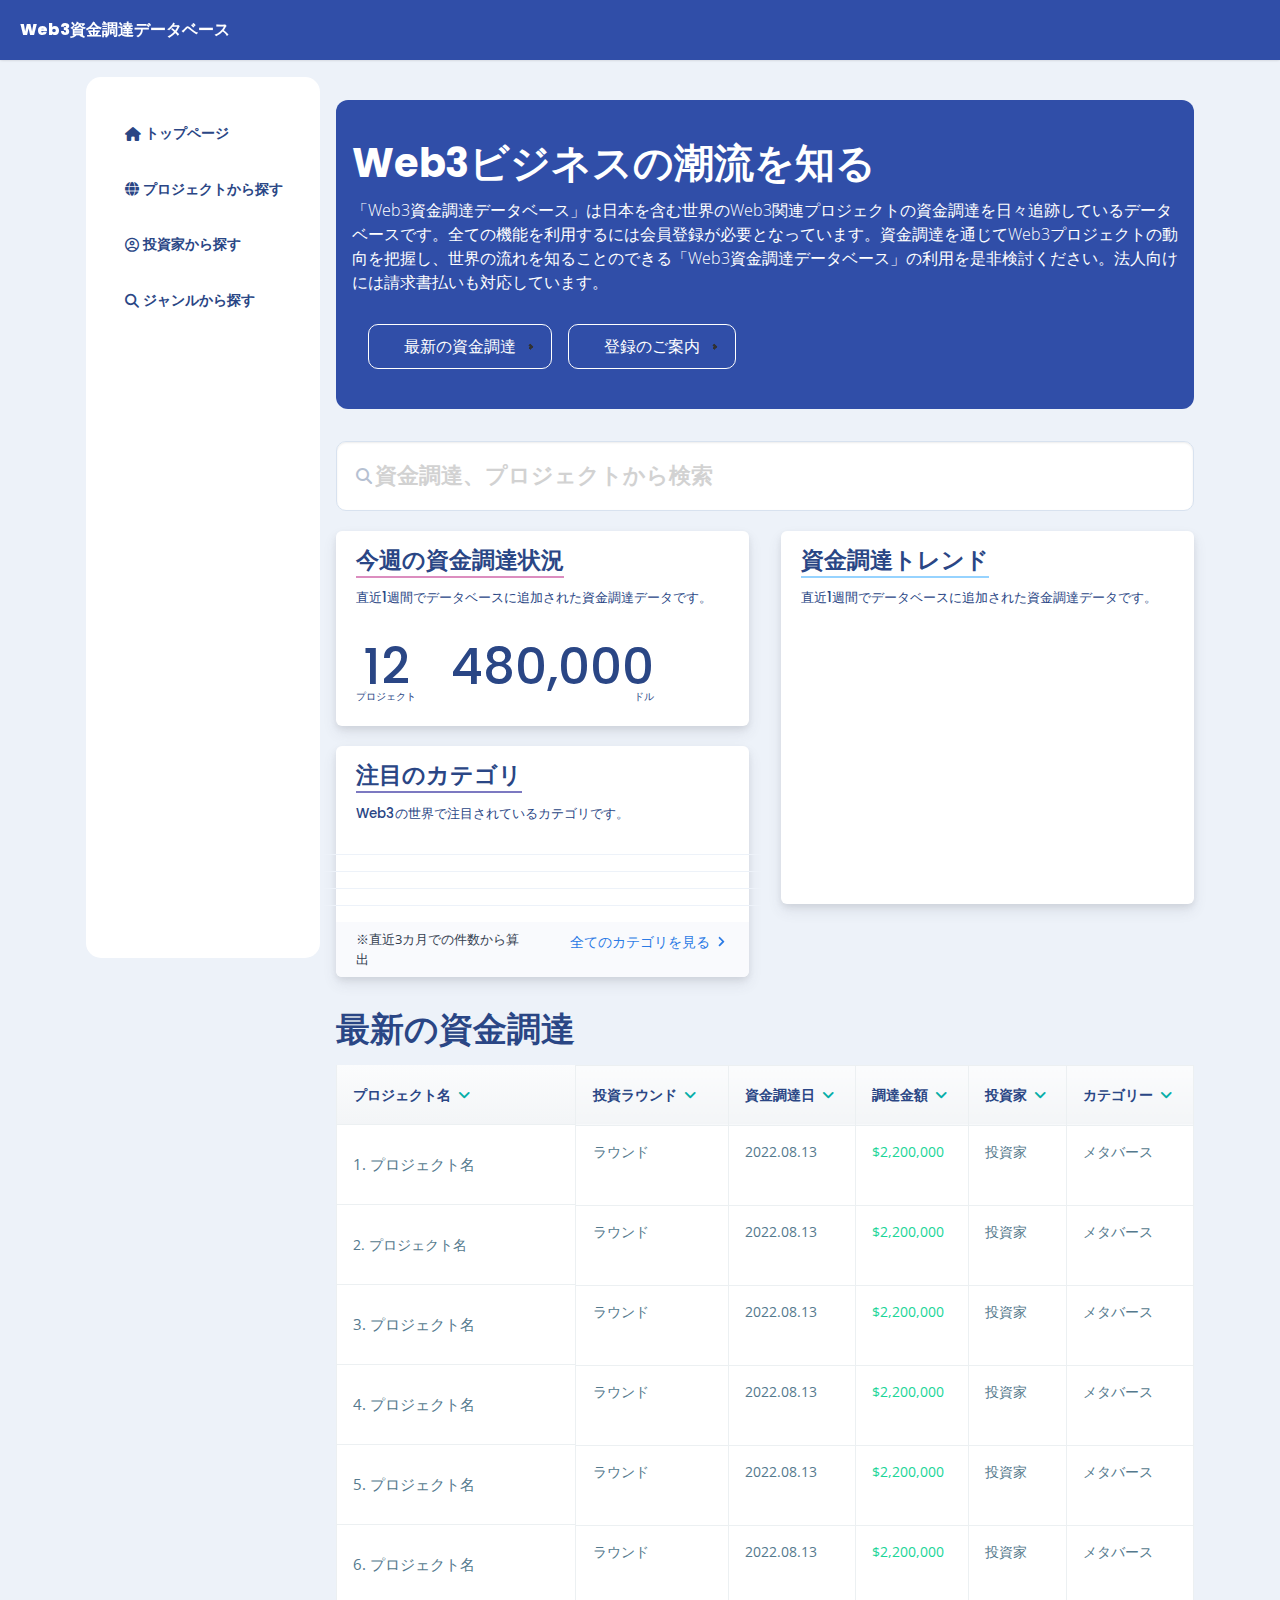
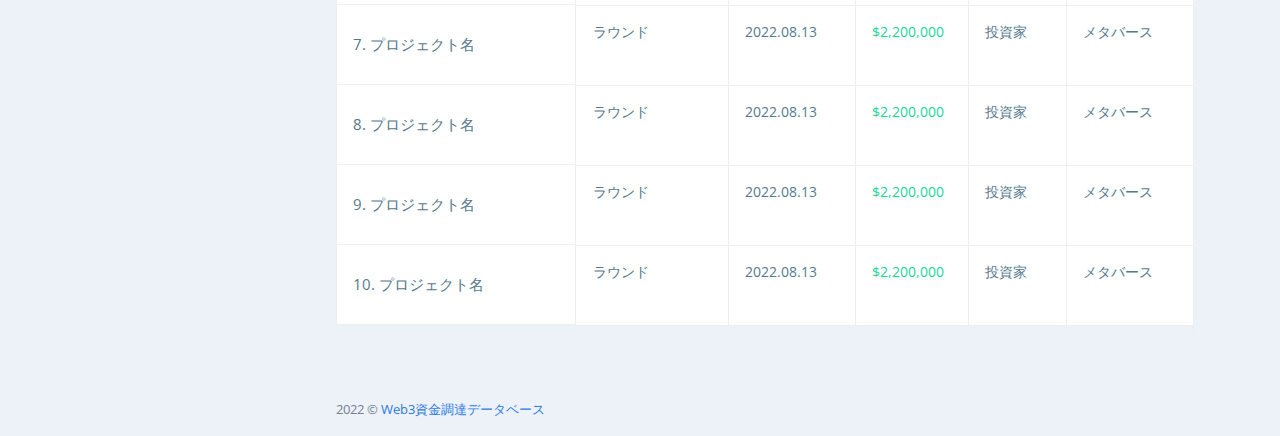
==== index.html @ edb42054 "Add files via upload" ====
<html lang="ja" dir="ltr" class="chrome translated-ltr">

<head>
  <meta charset="utf-8">
  <style type="text/css">
    svg:not(:root).svg-inline--fa {
      overflow: visible;
    }

    .svg-inline--fa {
      display: inline-block;
      font-size: inherit;
      height: 1em;
      overflow: visible;
      vertical-align: -0.125em;
    }

    .svg-inline--fa.fa-lg {
      vertical-align: -0.225em;
    }

    .svg-inline--fa.fa-w-1 {
      width: 0.0625em;
    }

    .svg-inline--fa.fa-w-2 {
      width: 0.125em;
    }

    .svg-inline--fa.fa-w-3 {
      width: 0.1875em;
    }

    .svg-inline--fa.fa-w-4 {
      width: 0.25em;
    }

    .svg-inline--fa.fa-w-5 {
      width: 0.3125em;
    }

    .svg-inline--fa.fa-w-6 {
      width: 0.375em;
    }

    .svg-inline--fa.fa-w-7 {
      width: 0.4375em;
    }

    .svg-inline--fa.fa-w-8 {
      width: 0.5em;
    }

    .svg-inline--fa.fa-w-9 {
      width: 0.5625em;
    }

    .svg-inline--fa.fa-w-10 {
      width: 0.625em;
    }

    .svg-inline--fa.fa-w-11 {
      width: 0.6875em;
    }

    .svg-inline--fa.fa-w-12 {
      width: 0.75em;
    }

    .svg-inline--fa.fa-w-13 {
      width: 0.8125em;
    }

    .svg-inline--fa.fa-w-14 {
      width: 0.875em;
    }

    .svg-inline--fa.fa-w-15 {
      width: 0.9375em;
    }

    .svg-inline--fa.fa-w-16 {
      width: 1em;
    }

    .svg-inline--fa.fa-w-17 {
      width: 1.0625em;
    }

    .svg-inline--fa.fa-w-18 {
      width: 1.125em;
    }

    .svg-inline--fa.fa-w-19 {
      width: 1.1875em;
    }

    .svg-inline--fa.fa-w-20 {
      width: 1.25em;
    }

    .svg-inline--fa.fa-pull-left {
      margin-right: 0.3em;
      width: auto;
    }

    .svg-inline--fa.fa-pull-right {
      margin-left: 0.3em;
      width: auto;
    }

    .svg-inline--fa.fa-border {
      height: 1.5em;
    }

    .svg-inline--fa.fa-li {
      width: 2em;
    }

    .svg-inline--fa.fa-fw {
      width: 1.25em;
    }

    .fa-layers svg.svg-inline--fa {
      bottom: 0;
      left: 0;
      margin: auto;
      position: absolute;
      right: 0;
      top: 0;
    }

    .fa-layers {
      display: inline-block;
      height: 1em;
      position: relative;
      text-align: center;
      vertical-align: -0.125em;
      width: 1em;
    }

    .fa-layers svg.svg-inline--fa {
      -webkit-transform-origin: center center;
      transform-origin: center center;
    }

    .fa-layers-counter,
    .fa-layers-text {
      display: inline-block;
      position: absolute;
      text-align: center;
    }

    .fa-layers-text {
      left: 50%;
      top: 50%;
      -webkit-transform: translate(-50%, -50%);
      transform: translate(-50%, -50%);
      -webkit-transform-origin: center center;
      transform-origin: center center;
    }

    .fa-layers-counter {
      background-color: #ff253a;
      border-radius: 1em;
      -webkit-box-sizing: border-box;
      box-sizing: border-box;
      color: #fff;
      height: 1.5em;
      line-height: 1;
      max-width: 5em;
      min-width: 1.5em;
      overflow: hidden;
      padding: 0.25em;
      right: 0;
      text-overflow: ellipsis;
      top: 0;
      -webkit-transform: scale(0.25);
      transform: scale(0.25);
      -webkit-transform-origin: top right;
      transform-origin: top right;
    }

    .fa-layers-bottom-right {
      bottom: 0;
      right: 0;
      top: auto;
      -webkit-transform: scale(0.25);
      transform: scale(0.25);
      -webkit-transform-origin: bottom right;
      transform-origin: bottom right;
    }

    .fa-layers-bottom-left {
      bottom: 0;
      left: 0;
      right: auto;
      top: auto;
      -webkit-transform: scale(0.25);
      transform: scale(0.25);
      -webkit-transform-origin: bottom left;
      transform-origin: bottom left;
    }

    .fa-layers-top-right {
      right: 0;
      top: 0;
      -webkit-transform: scale(0.25);
      transform: scale(0.25);
      -webkit-transform-origin: top right;
      transform-origin: top right;
    }

    .fa-layers-top-left {
      left: 0;
      right: auto;
      top: 0;
      -webkit-transform: scale(0.25);
      transform: scale(0.25);
      -webkit-transform-origin: top left;
      transform-origin: top left;
    }

    .fa-lg {
      font-size: 1.3333333333em;
      line-height: 0.75em;
      vertical-align: -0.0667em;
    }

    .fa-xs {
      font-size: 0.75em;
    }

    .fa-sm {
      font-size: 0.875em;
    }

    .fa-1x {
      font-size: 1em;
    }

    .fa-2x {
      font-size: 2em;
    }

    .fa-3x {
      font-size: 3em;
    }

    .fa-4x {
      font-size: 4em;
    }

    .fa-5x {
      font-size: 5em;
    }

    .fa-6x {
      font-size: 6em;
    }

    .fa-7x {
      font-size: 7em;
    }

    .fa-8x {
      font-size: 8em;
    }

    .fa-9x {
      font-size: 9em;
    }

    .fa-10x {
      font-size: 10em;
    }

    .fa-fw {
      text-align: center;
      width: 1.25em;
    }

    .fa-ul {
      list-style-type: none;
      margin-left: 2.5em;
      padding-left: 0;
    }

    .fa-ul>li {
      position: relative;
    }

    .fa-li {
      left: -2em;
      position: absolute;
      text-align: center;
      width: 2em;
      line-height: inherit;
    }

    .fa-border {
      border: solid 0.08em #eee;
      border-radius: 0.1em;
      padding: 0.2em 0.25em 0.15em;
    }

    .fa-pull-left {
      float: left;
    }

    .fa-pull-right {
      float: right;
    }

    .fa.fa-pull-left,
    .fas.fa-pull-left,
    .far.fa-pull-left,
    .fal.fa-pull-left,
    .fab.fa-pull-left {
      margin-right: 0.3em;
    }

    .fa.fa-pull-right,
    .fas.fa-pull-right,
    .far.fa-pull-right,
    .fal.fa-pull-right,
    .fab.fa-pull-right {
      margin-left: 0.3em;
    }

    .fa-spin {
      -webkit-animation: fa-spin 2s infinite linear;
      animation: fa-spin 2s infinite linear;
    }

    .fa-pulse {
      -webkit-animation: fa-spin 1s infinite steps(8);
      animation: fa-spin 1s infinite steps(8);
    }

    @-webkit-keyframes fa-spin {
      0% {
        -webkit-transform: rotate(0deg);
        transform: rotate(0deg);
      }

      100% {
        -webkit-transform: rotate(360deg);
        transform: rotate(360deg);
      }
    }

    @keyframes fa-spin {
      0% {
        -webkit-transform: rotate(0deg);
        transform: rotate(0deg);
      }

      100% {
        -webkit-transform: rotate(360deg);
        transform: rotate(360deg);
      }
    }

    .fa-rotate-90 {
      -ms-filter: "progid:DXImageTransform.Microsoft.BasicImage(rotation=1)";
      -webkit-transform: rotate(90deg);
      transform: rotate(90deg);
    }

    .fa-rotate-180 {
      -ms-filter: "progid:DXImageTransform.Microsoft.BasicImage(rotation=2)";
      -webkit-transform: rotate(180deg);
      transform: rotate(180deg);
    }

    .fa-rotate-270 {
      -ms-filter: "progid:DXImageTransform.Microsoft.BasicImage(rotation=3)";
      -webkit-transform: rotate(270deg);
      transform: rotate(270deg);
    }

    .fa-flip-horizontal {
      -ms-filter: "progid:DXImageTransform.Microsoft.BasicImage(rotation=0, mirror=1)";
      -webkit-transform: scale(-1, 1);
      transform: scale(-1, 1);
    }

    .fa-flip-vertical {
      -ms-filter: "progid:DXImageTransform.Microsoft.BasicImage(rotation=2, mirror=1)";
      -webkit-transform: scale(1, -1);
      transform: scale(1, -1);
    }

    .fa-flip-both,
    .fa-flip-horizontal.fa-flip-vertical {
      -ms-filter: "progid:DXImageTransform.Microsoft.BasicImage(rotation=2, mirror=1)";
      -webkit-transform: scale(-1, -1);
      transform: scale(-1, -1);
    }

    :root .fa-rotate-90,
    :root .fa-rotate-180,
    :root .fa-rotate-270,
    :root .fa-flip-horizontal,
    :root .fa-flip-vertical,
    :root .fa-flip-both {
      -webkit-filter: none;
      filter: none;
    }

    .fa-stack {
      display: inline-block;
      height: 2em;
      position: relative;
      width: 2.5em;
    }

    .fa-stack-1x,
    .fa-stack-2x {
      bottom: 0;
      left: 0;
      margin: auto;
      position: absolute;
      right: 0;
      top: 0;
    }

    .svg-inline--fa.fa-stack-1x {
      height: 1em;
      width: 1.25em;
    }

    .svg-inline--fa.fa-stack-2x {
      height: 2em;
      width: 2.5em;
    }

    .fa-inverse {
      color: #fff;
    }

    .sr-only {
      border: 0;
      clip: rect(0, 0, 0, 0);
      height: 1px;
      margin: -1px;
      overflow: hidden;
      padding: 0;
      position: absolute;
      width: 1px;
    }

    .sr-only-focusable:active,
    .sr-only-focusable:focus {
      clip: auto;
      height: auto;
      margin: 0;
      overflow: visible;
      position: static;
      width: auto;
    }

    .svg-inline--fa .fa-primary {
      fill: var(--fa-primary-color, currentColor);
      opacity: 1;
      opacity: var(--fa-primary-opacity, 1);
    }

    .svg-inline--fa .fa-secondary {
      fill: var(--fa-secondary-color, currentColor);
      opacity: 0.4;
      opacity: var(--fa-secondary-opacity, 0.4);
    }

    .svg-inline--fa.fa-swap-opacity .fa-primary {
      opacity: 0.4;
      opacity: var(--fa-secondary-opacity, 0.4);
    }

    .svg-inline--fa.fa-swap-opacity .fa-secondary {
      opacity: 1;
      opacity: var(--fa-primary-opacity, 1);
    }

    .svg-inline--fa mask .fa-primary,
    .svg-inline--fa mask .fa-secondary {
      fill: black;
    }

    .fad.fa-inverse {
      color: #fff;
    }
  </style>
  <link rel="shortcut icon" href="/favicon.ico">
  <meta name="viewport" content="width=device-width,initial-scale=1">
  <meta name="theme-color" content="#2c7be5">
  <link rel="manifest" href="/manifest.json">
  <link rel="stylesheet"
    href="https://fonts.googleapis.com/css?family=Open+Sans:300,400,500,600,700|Poppins:100,200,300,400,500,600,700,800,900&amp;display=swap">
  <title>Web3資金調達データベース</title>
  <link href="/static/css/2.035beb6d.chunk.css" rel="stylesheet">
  <style type="text/css">
    .styles_type__2Teeh::after {
      content: '|';
      animation: styles_cursor__14ty0 1.1s infinite step-start;
    }

    @keyframes styles_cursor__14ty0 {
      50% {
        opacity: 0;
      }
    }
  </style>
  <style type="text/css">
    .styles-module_blinkingCursor__288eE {
      -webkit-animation-duration: .8s;
      animation-duration: .8s;
      -webkit-animation-iteration-count: infinite;
      animation-iteration-count: infinite;
      -webkit-animation-name: styles-module_blink__dHnpo;
      animation-name: styles-module_blink__dHnpo;
      color: inherit;
      font: inherit;
      left: 3px;
      line-height: inherit;
      opacity: 1;
      position: relative;
      top: 0
    }

    @-webkit-keyframes styles-module_blink__dHnpo {
      0% {
        opacity: 1
      }

      to {
        opacity: 0
      }
    }

    @keyframes styles-module_blink__dHnpo {
      0% {
        opacity: 1
      }

      to {
        opacity: 0
      }
    }
  </style>

  <link rel="stylesheet" href="style.css">
  <link href="css/theme.min.css" type="text/css" rel="stylesheet" class="theme-stylesheet">
  <link href="css/user.min.css" type="text/css" rel="stylesheet" class="theme-stylesheet">
  <link href="/static/css/2.035beb6d.chunk.css" rel="stylesheet">
  <link type="text/css" rel="stylesheet" charset="UTF-8"
    href="https://translate.googleapis.com/translate_static/css/translateelement.css">
  <style
    data-vue-ssr-id="61a0ce5b:0 61a0ce5b:1 1674d6d8:0 3191d5ad:0 1471f25a:0 640804c1:0 31181d18:0 45d8326a:0 3464a5ce:0 773087b0:0 3dbf4840:0 b12661b2:0 55dbd216:0 623e6a29:0 40086a1b:0 f9db6644:0 c33b9b78:0 29bf8f0a:0 45eac324:0 ecd111b6:0 fdecc74c:0 ead0fb0c:0 15313312:0 53369e54:0 16b41016:0 770df307:0 53746952:0 7be62a20:0 03b9b20a:0 5aeac8c0:0 6c59bda6:0 4690b189:0 193b44b2:0 d09621f8:0 6151f968:0 038a0615:0 50009f82:0 1ec6a1d4:0 c0b86e4c:0 5f26f390:0 06dba290:0 72833e44:0 8938a8e8:0 495398d1:0 1ced2d9f:0 2bc8b4e0:0 05f007f0:0 389ab66a:0 91474562:0 bce6e876:0 05ba64e2:0 591acd1e:0 623e763d:0 b2fb0634:0 3ab7a50c:0 0113850f:0 9073dd44:0">
    @import url(https://fonts.googleapis.com/earlyaccess/notosansjp.css);


    a:hover {
      color: #00ac91
    }

    .flex-container {
      display: flex
    }

    .justify-between {
      justify-content: space-between
    }

    .align-items-center {
      align-items: center
    }

    input:-ms-input-placeholder {
      color: #d2d2d2
    }

    input::-moz-placeholder {
      color: #d2d2d2
    }

    input::placeholder {
      color: #d2d2d2
    }

    .container-fluid {
      width: 100%;
      margin: 0 auto
    }

    .container-company,
    .container-fluid {
      position: relative;
      min-height: 100vh
    }

    .container-mypage,
    .container-officer {
      position: relative;
      display: flex;
      min-height: 100vh;
      flex-flow: column nowrap
    }

    .container-mypage {
      border-bottom: 1px solid #e8e8e8
    }

    .container-event,
    .container-list {
      border-bottom: 1px solid #e8e8e8
    }

    .container-event,
    .container-list,
    .container-top {
      position: relative;
      display: flex;
      min-height: 100vh;
      flex-flow: column nowrap
    }

    .container-pricing,
    .container-tag {
      position: relative;
      display: flex;
      min-height: 100vh;
      flex-flow: column nowrap;
      border-bottom: 1px solid #e8e8e8
    }

    @media screen and (min-width:1177px) {
      .container-company {
        max-width: 1176px;
        margin: 0 auto
      }
    }

    @media screen and (max-width:767px) {
      .container .section {
        padding: 24px 16px
      }
    }

    .tabs-table {
      margin: 0 auto
    }

    .tab-item,
    .tabs-table button,
    .tabs-table button:focus {
      border: 1px solid #00ac91
    }

    .tab-item {
      cursor: pointer;
      width: 50%;
      height: 30px;
      line-height: 30px;
      display: flex;
      justify-content: center;
      align-items: center;
      color: #00ac91;
      background-color: #fff;
      float: left;
      transition: all .24s ease;
      font-size: 1.3rem;
      font-weight: 600
    }

    .tab-item.active {
      color: #fff;
      background-color: #00ac91
    }

    .tab-item:hover {
      opacity: 1
    }

    input[name=tab-item-a],
    input[name=tab-item-b],
    input[name=tab-item-c],
    input[name=tab-item-d] {
      display: none
    }

    .tab-content {
      padding: 20px 0;
      border-bottom: 1px solid #e8e8e8;
      clear: both;
      overflow: hidden;
      margin: 5px 0 40px;
      border-top: 1px solid #e8e8e8
    }

    .hscroll {
      overflow-x: hidden;
      -ms-overflow-style: none
    }

    .hscroll table {
      width: 100%
    }

    .hscroll table th {
      background-color: #f8f8f8;
      white-space: nowrap
    }

    .hscroll table td,
    .hscroll table th {
      text-align: center;
      color: #3d3d3d;
      border: 1px solid #d2d2d2;
      padding: 8px;
      font-size: 1.1rem;
      font-weight: 400
    }

    .hscroll table td.list-view,
    .hscroll table th.list-view {
      text-align: left
    }

    .hscroll table td.list-view ul li,
    .hscroll table th.list-view ul li {
      display: inline-block
    }

    .hscroll table td.list-view ul li:after,
    .hscroll table th.list-view ul li:after {
      content: "/";
      padding: 0 5px;
      color: #d2d2d2;
      font-weight: 600
    }

    .hscroll table td.list-view ul li:last-child:after,
    .hscroll table th.list-view ul li:last-child:after {
      content: none
    }

    .hscroll table td.amount,
    .hscroll table th.amount {
      text-align: right
    }

    .hscroll table a {
      text-decoration: underline
    }

    .hscroll table a:hover {
      color: #00ac91
    }

    .hscroll.history table {
      width: 100%
    }

    .hscroll.history table th {
      background-color: #fffdf9
    }

    .funding-method-wrapper {
      position: relative;
      min-height: 285px
    }

    .no-value:before {
      content: "\2014"
    }

    @media screen and (max-width:767px) {
      .hscroll {
        overflow-x: scroll
      }

      .hscroll table {
        width: 767px;
        max-width: 767px
      }

      .hscroll::-webkit-scrollbar {
        width: 2px;
        height: 2px
      }

      .hscroll::-webkit-scrollbar-track {
        border-radius: 10px;
        box-shadow: inset 0 0 1px rgba(0, 0, 0, .05)
      }

      .hscroll::-webkit-scrollbar-thumb {
        background-color: #00ac91;
        border-radius: 10px;
        box-shadow: 0 0 0 1px hsla(0, 0%, 100%, .3)
      }
    }

    .tooltip {
      display: block !important;
      z-index: 10000
    }

    .tooltip .tooltip-inner {
      background: #000;
      color: #fff;
      border-radius: 3px;
      padding: 5px 10px 4px;
      max-width: 340px;
      white-space: pre-wrap
    }

    .tooltip .tooltip-arrow {
      width: 0;
      height: 0;
      border-style: solid;
      position: absolute;
      margin: 5px;
      border-color: #000;
      z-index: 1
    }

    .tooltip[x-placement^=top] {
      margin-bottom: 5px
    }

    .tooltip[x-placement^=top] .tooltip-arrow {
      border-width: 5px 5px 0;
      border-left-color: transparent !important;
      border-right-color: transparent !important;
      border-bottom-color: transparent !important;
      bottom: -5px;
      left: calc(50% - 5px);
      margin-top: 0;
      margin-bottom: 0
    }

    .tooltip[x-placement^=bottom] {
      margin-top: 5px
    }

    .tooltip[x-placement^=bottom] .tooltip-arrow {
      border-width: 0 5px 5px;
      border-left-color: transparent !important;
      border-right-color: transparent !important;
      border-top-color: transparent !important;
      top: -5px;
      left: calc(50% - 5px);
      margin-top: 0;
      margin-bottom: 0
    }

    .tooltip[x-placement^=right] {
      margin-left: 5px
    }

    .tooltip[x-placement^=right] .tooltip-arrow {
      border-width: 5px 5px 5px 0;
      border-left-color: transparent !important;
      border-top-color: transparent !important;
      border-bottom-color: transparent !important;
      left: -5px;
      top: calc(50% - 5px);
      margin-left: 0;
      margin-right: 0
    }

    .tooltip[x-placement^=left] {
      margin-right: 5px
    }

    .tooltip[x-placement^=left] .tooltip-arrow {
      border-width: 5px 0 5px 5px;
      border-top-color: transparent !important;
      border-right-color: transparent !important;
      border-bottom-color: transparent !important;
      right: -5px;
      top: calc(50% - 5px);
      margin-left: 0;
      margin-right: 0
    }

    .tooltip.popover .popover-inner {
      background: #f8f8f8;
      color: #000;
      padding: 24px;
      border-radius: 5px;
      box-shadow: 0 5px 30px rgba(0, 0, 0, .1)
    }

    .tooltip.popover .popover-arrow {
      border-color: #f8f8f8
    }

    .tooltip[aria-hidden=true] {
      visibility: hidden;
      opacity: 0;
      transition: opacity .15s, visibility .15s
    }

    .tooltip[aria-hidden=false] {
      visibility: visible;
      opacity: 1;
      transition: opacity .15s
    }

    .tooltip.tooltip-white .tooltip-inner {
      color: #101010;
      font-size: 1rem;
      background-color: #fff;
      border: 1px solid #ecf0f2;
      box-shadow: 0 4px 8px rgba(0, 0, 0, .1);
      border-radius: 8px;
      padding: 16px
    }

    .tooltip.tooltip-white .tooltip-arrow {
      border-color: #ecf0f2
    }

    .tooltip.tooltip-white[x-placement^=top] .tooltip-arrow:before {
      content: "";
      position: absolute;
      bottom: -2px;
      left: 50%;
      margin-left: -4px;
      border: 4px solid transparent;
      border-top-color: #fff;
      z-index: 2
    }

    .tooltip.tooltip-white[x-placement^=bottom] .tooltip-arrow:before {
      content: "";
      position: absolute;
      top: -2px;
      left: 50%;
      margin-left: -4px;
      border: 4px solid transparent;
      border-bottom-color: #fff;
      z-index: 2
    }

    .tooltip.tooltip-white[x-placement^=right] .tooltip-arrow:before {
      content: "";
      position: absolute;
      top: -4px;
      left: 50%;
      margin-left: -2px;
      border: 4px solid transparent;
      border-right-color: #fff;
      z-index: 2
    }

    .tooltip.tooltip-white[x-placement^=left] .tooltip-arrow:before {
      content: "";
      position: absolute;
      top: -4px;
      left: 50%;
      margin-left: -6px;
      border: 4px solid transparent;
      border-left-color: #fff;
      z-index: 2
    }

    .tooltip.error .tooltip-inner {
      color: #ff3d63
    }

    .mx-icon-double-left:after,
    .mx-icon-double-left:before,
    .mx-icon-double-right:after,
    .mx-icon-double-right:before,
    .mx-icon-left:before,
    .mx-icon-right:before {
      content: "";
      position: relative;
      top: -1px;
      display: inline-block;
      width: 10px;
      height: 10px;
      vertical-align: middle;
      border-color: currentcolor;
      border-style: solid;
      border-width: 2px 0 0 2px;
      border-radius: 1px;
      box-sizing: border-box;
      transform-origin: center;
      transform: rotate(-45deg) scale(.7)
    }

    .mx-icon-double-left:after {
      left: -4px
    }

    .mx-icon-double-right:before {
      left: 4px
    }

    .mx-icon-double-right:after,
    .mx-icon-double-right:before,
    .mx-icon-right:before {
      transform: rotate(135deg) scale(.7)
    }

    .mx-btn {
      box-sizing: border-box;
      line-height: 1;
      font-size: 14px;
      font-weight: 500;
      padding: 7px 15px;
      margin: 0;
      cursor: pointer;
      background-color: transparent;
      outline: none;
      border: 1px solid rgba(0, 0, 0, .1);
      border-radius: 4px;
      color: #101010;
      white-space: nowrap
    }

    .mx-btn:hover {
      border-color: #00ac91;
      color: #00ac91
    }

    .mx-btn-text {
      border: 0;
      padding: 0 4px;
      text-align: left;
      line-height: inherit
    }

    .mx-scrollbar {
      height: 100%
    }

    .mx-scrollbar:hover .mx-scrollbar-track {
      opacity: 1
    }

    .mx-scrollbar-wrap {
      height: 100%;
      overflow-x: hidden;
      overflow-y: auto
    }

    .mx-scrollbar-track {
      position: absolute;
      top: 2px;
      right: 2px;
      bottom: 2px;
      width: 6px;
      z-index: 1;
      border-radius: 4px;
      opacity: 0;
      transition: opacity .24s ease-out
    }

    .mx-scrollbar-track .mx-scrollbar-thumb {
      position: absolute;
      width: 100%;
      height: 0;
      cursor: pointer;
      border-radius: inherit;
      background-color: rgba(144, 147, 153, .3);
      transition: background-color .3s
    }

    .mx-zoom-in-down-enter-active,
    .mx-zoom-in-down-leave-active {
      opacity: 1;
      transform: scaleY(1);
      transition: transform .3s cubic-bezier(.23, 1, .32, 1), opacity .3s cubic-bezier(.23, 1, .32, 1);
      transform-origin: center top
    }

    .mx-zoom-in-down-enter,
    .mx-zoom-in-down-enter-from,
    .mx-zoom-in-down-leave-to {
      opacity: 0;
      transform: scaleY(0)
    }

    .mx-datepicker {
      position: relative;
      display: inline-block;
      width: 210px
    }

    .mx-datepicker svg {
      width: 1em;
      height: 1em;
      vertical-align: -.15em;
      fill: currentColor;
      overflow: hidden
    }

    .mx-datepicker-range {
      width: 320px
    }

    .mx-datepicker-inline {
      width: auto
    }

    .mx-input-wrapper {
      position: relative
    }

    .mx-input-wrapper .mx-icon-clear {
      display: none
    }

    .mx-input-wrapper:hover .mx-icon-clear {
      display: block
    }

    .mx-input-wrapper:hover .mx-icon-clear+.mx-icon-calendar {
      display: none
    }

    .mx-input {
      display: inline-block;
      box-sizing: border-box;
      width: 100%;
      height: 34px;
      padding: 6px 30px 6px 10px;
      font-size: 14px;
      line-height: 1.4;
      color: #555;
      background-color: #fff;
      border: 1px solid #ccc;
      border-radius: 4px;
      box-shadow: inset 0 1px 1px rgba(0, 0, 0, .075)
    }

    .mx-input:focus,
    .mx-input:hover {
      border-color: #409aff
    }

    .mx-input.disabled,
    .mx-input:disabled {
      color: #ccc;
      background-color: #f3f3f3;
      border-color: #ccc;
      cursor: not-allowed
    }

    .mx-input:focus {
      outline: none
    }

    .mx-input::-ms-clear {
      display: none
    }

    .mx-icon-calendar,
    .mx-icon-clear {
      position: absolute;
      top: 50%;
      right: 8px;
      transform: translateY(-50%);
      font-size: 16px;
      line-height: 1;
      color: rgba(0, 0, 0, .5);
      vertical-align: middle
    }

    .mx-icon-clear {
      cursor: pointer
    }

    .mx-icon-clear:hover {
      color: rgba(0, 0, 0, .8)
    }

    .mx-datepicker-main {
      font: 14px/1.5 "Helvetica Neue", Helvetica, Arial, "Microsoft Yahei", sans-serif;
      color: #101010;
      background-color: #fff;
      border: 1px solid #e8e8e8
    }

    .mx-datepicker-popup {
      position: absolute;
      margin-top: 1px;
      margin-bottom: 1px;
      box-shadow: 0 6px 12px rgba(0, 0, 0, .175);
      z-index: 2001
    }

    .mx-datepicker-sidebar {
      float: left;
      box-sizing: border-box;
      width: 100px;
      padding: 6px;
      overflow: auto
    }

    .mx-datepicker-sidebar+.mx-datepicker-content {
      margin-left: 100px;
      border-left: 1px solid #e8e8e8
    }

    .mx-btn-shortcut {
      display: block;
      padding: 0 6px;
      line-height: 24px
    }

    .mx-range-wrapper {
      display: flex
    }

    @media (max-width:750px) {
      .mx-range-wrapper {
        flex-direction: column
      }
    }

    .mx-datepicker-header {
      padding: 6px 8px;
      border-bottom: 1px solid #e8e8e8
    }

    .mx-datepicker-footer {
      padding: 6px 8px;
      text-align: right;
      border-top: 1px solid #e8e8e8
    }

    .mx-calendar {
      box-sizing: border-box;
      width: 248px;
      padding: 6px 12px
    }

    .mx-calendar+.mx-calendar {
      border-left: 1px solid #e8e8e8
    }

    .mx-calendar-header,
    .mx-time-header {
      box-sizing: border-box;
      height: 34px;
      line-height: 34px;
      text-align: center;
      overflow: hidden
    }

    .mx-btn-icon-double-left,
    .mx-btn-icon-left {
      float: left
    }

    .mx-btn-icon-double-right,
    .mx-btn-icon-right {
      float: right
    }

    .mx-calendar-header-label {
      font-size: 14px
    }

    .mx-calendar-decade-separator {
      margin: 0 2px
    }

    .mx-calendar-decade-separator:after {
      content: "~"
    }

    .mx-calendar-content {
      position: relative;
      height: 224px;
      box-sizing: border-box
    }

    .mx-calendar-content .cell {
      cursor: pointer
    }

    .mx-calendar-content .cell:hover {
      color: #101010;
      background-color: #f2fbfa
    }

    .mx-calendar-content .cell.active {
      color: #fff;
      background-color: #00ac91
    }

    .mx-calendar-content .cell.hover-in-range,
    .mx-calendar-content .cell.in-range {
      color: #101010;
      background-color: #d9f3ef
    }

    .mx-calendar-content .cell.disabled {
      cursor: not-allowed;
      color: #ccc;
      background-color: #f3f3f3
    }

    .mx-calendar-week-mode .mx-date-row {
      cursor: pointer
    }

    .mx-calendar-week-mode .mx-date-row:hover {
      background-color: #f2fbfa
    }

    .mx-calendar-week-mode .mx-date-row.mx-active-week {
      background-color: #d9f3ef
    }

    .mx-calendar-week-mode .mx-date-row .cell.active,
    .mx-calendar-week-mode .mx-date-row .cell:hover {
      color: inherit;
      background-color: transparent
    }

    .mx-week-number {
      opacity: .5
    }

    .mx-table {
      table-layout: fixed;
      border-collapse: separate;
      border-spacing: 0;
      width: 100%;
      height: 100%;
      box-sizing: border-box;
      text-align: center
    }

    .mx-table th {
      font-weight: 500
    }

    .mx-table td,
    .mx-table th {
      padding: 0;
      vertical-align: middle
    }

    .mx-table-date td,
    .mx-table-date th {
      height: 32px;
      font-size: 12px
    }

    .mx-table-date .today {
      color: #1ab49c
    }

    .mx-table-date .cell.not-current-month {
      color: #ccc;
      background: none
    }

    .mx-time {
      flex: 1;
      width: 224px;
      background: #fff
    }

    .mx-time+.mx-time {
      border-left: 1px solid #e8e8e8
    }

    .mx-calendar-time {
      position: absolute;
      top: 0;
      left: 0;
      width: 100%;
      height: 100%
    }

    .mx-time-header {
      border-bottom: 1px solid #e8e8e8
    }

    .mx-time-content {
      height: 224px;
      box-sizing: border-box;
      overflow: hidden
    }

    .mx-time-columns {
      display: flex;
      width: 100%;
      height: 100%;
      overflow: hidden
    }

    .mx-time-column {
      flex: 1;
      position: relative;
      border-left: 1px solid #e8e8e8;
      text-align: center
    }

    .mx-time-column:first-child {
      border-left: 0
    }

    .mx-time-column .mx-time-list {
      margin: 0;
      padding: 0;
      list-style: none
    }

    .mx-time-column .mx-time-list:after {
      content: "";
      display: block;
      height: 192px
    }

    .mx-time-column .mx-time-item {
      cursor: pointer;
      font-size: 12px;
      height: 32px;
      line-height: 32px
    }

    .mx-time-column .mx-time-item:hover {
      color: #101010;
      background-color: #f2fbfa
    }

    .mx-time-column .mx-time-item.active {
      color: #00ac91;
      background-color: transparent;
      font-weight: 700
    }

    .mx-time-column .mx-time-item.disabled {
      cursor: not-allowed;
      color: #ccc;
      background-color: #f3f3f3
    }

    .mx-time-option {
      cursor: pointer;
      padding: 8px 10px;
      font-size: 14px;
      line-height: 20px
    }

    .mx-time-option:hover {
      color: #101010;
      background-color: #f2fbfa
    }

    .mx-time-option.active {
      color: #00ac91;
      background-color: transparent;
      font-weight: 700
    }

    .mx-time-option.disabled {
      cursor: not-allowed;
      color: #ccc;
      background-color: #f3f3f3
    }

    .mx-input {
      height: 48px;
      border: none;
      box-shadow: none;
      background-color: #ecf0f2;
      color: #3d3d3d;
      padding: 6px 16px
    }

    .mx-calendar {
      width: 340px
    }

    .mx-icon-calendar {
      display: none
    }

    .mx-datepicker {
      width: 100%
    }

    .mx-datepicker-main {
      border-color: #e8e8e8;
      border-radius: 5px
    }

    .mx-btn-text,
    .mx-calendar-panel-month,
    .mx-calendar-panel-year {
      font-weight: 600
    }

    .mx-btn-text {
      font-size: 1.4rem
    }

    .mx-calendar-panel-date {
      padding: 10px 16px
    }

    .mx-calendar-panel-date .mx-calendar-header,
    .mx-calendar-panel-date .mx-time-header {
      padding: 0 12px;
      margin-bottom: 4px
    }

    .mx-calendar-panel-date .mx-calendar-content {
      height: auto
    }

    .mx-calendar-panel-date .mx-calendar-content .cell.active {
      background-color: inherit
    }

    .mx-calendar-panel-date .mx-table {
      table-layout: fixed;
      width: auto;
      height: auto
    }

    .mx-calendar-panel-date .mx-table-date td,
    .mx-calendar-panel-date .mx-table-date th {
      font-size: 1.3rem;
      font-weight: 600;
      height: 44px;
      width: 44px
    }

    .mx-calendar-panel-date .mx-table-date td {
      background-color: inherit
    }

    .mx-calendar-panel-date .mx-table-date td div {
      width: 40px;
      height: 40px;
      line-height: 40px;
      border-radius: 50%;
      margin: 2px
    }

    .mx-calendar-panel-date .mx-table-date td.active div {
      background-color: #00ac91
    }

    .mx-calendar-panel-date .cell:hover {
      border-radius: 50%
    }

    .mx-calendar-panel-date .cell.disabled {
      background-color: #e8e8e8
    }

    .mx-calendar-panel-date .cell.disabled:hover {
      border-radius: 0
    }

    .mx-calendar-panel-date .not-current-month.cell.disabled {
      background-color: #f8f8f8
    }

    .nuxt-progress {
      position: fixed;
      top: 0;
      left: 0;
      right: 0;
      height: 2px;
      width: 0;
      opacity: 1;
      transition: width .1s, opacity .4s;
      background-color: #000;
      z-index: 999999
    }

    .nuxt-progress.nuxt-progress-notransition {
      transition: none
    }

    .nuxt-progress-failed {
      background-color: red
    }

    .topper[data-v-336d016a] {
      border-bottom: 1px solid #e8e8e8
    }

    .SdbTopperNotice[data-v-27451114] {
      display: flex;
      align-items: center;
      justify-content: center;
      background-color: #4756de;
      min-height: 30px;
      width: 100%;
      padding: 8px
    }

    .icon[data-v-27451114] {
      margin-right: 11px
    }

    .message[data-v-27451114] {
      color: #fff;
      font-size: 1.1rem;
      font-weight: 600
    }

    .link[data-v-27451114] {
      color: #fff;
      text-decoration: underline
    }

    @media (-ms-high-contrast:none) {
      .message[data-v-27451114] {
        height: 11px
      }
    }

    .TheHeader[data-v-537b8663] {
      width: 100%
    }

    .TheHeader .header[data-v-537b8663] {
      position: relative;
      display: flex;
      justify-content: space-between;
      align-items: center;
      height: 64px
    }

    .TheHeader .header h1[data-v-537b8663] {
      display: flex;
      flex-shrink: 0;
      margin-right: 24px
    }

    .TheHeader .header h1 a[data-v-537b8663] {
      cursor: pointer;
      display: flex;
      align-items: center
    }

    .TheHeader .header__account[data-v-537b8663] {
      display: flex;
      justify-content: flex-end;
      flex-grow: 1;
      flex-shrink: 0
    }

    .TheHeader .header__account .logged_in[data-v-537b8663] {
      display: flex;
      padding: 0 0 0 24px
    }

    .TheHeader .header__account .not_logged_in[data-v-537b8663] {
      display: flex
    }

    .TheHeader .header .logo[data-v-537b8663] {
      width: 125px;
      height: 30px
    }

    .TheHeader .header .logo-mobile[data-v-537b8663] {
      display: none
    }

    .TheHeader .keyword-search[data-v-537b8663] {
      flex-basis: 420px;
      margin-right: 24px
    }

    .TheHeader .sign-in[data-v-537b8663] {
      padding: 0 8px
    }

    .TheHeader .sign-in[data-v-537b8663] .btn,
    .TheHeader .sign-up[data-v-537b8663] .btn {
      font-size: 1.3rem;
      background-color: transparent;
      padding: 11px 16px
    }

    .TheHeader .sign-in[data-v-537b8663] .btn {
      border-color: transparent
    }

    .TheHeader .sign-up[data-v-537b8663] .btn {
      border-color: rgba(0, 0, 0, .15)
    }

    .TheHeader .sign-up[data-v-537b8663] .btn:hover {
      color: #fff;
      background-color: #101010
    }

    .TheHeader .sign-in[data-v-537b8663] .btn:hover {
      background-color: transparent !important;
      color: #101010
    }

    @media screen and (min-width:1177px) {
      .TheHeader .header[data-v-537b8663] {
        max-width: 1680px;
        width: 100%;
        padding: 0 48px;
        margin: 0 auto
      }
    }

    @media screen and (max-width:576px) {
      .TheHeader .header[data-v-537b8663] {
        width: 100%;
        height: 50px;
        margin: 0 auto;
        padding: 0 12px;
        border-bottom: 1px solid #e8e8e8
      }

      .TheHeader .header h1[data-v-537b8663] {
        display: flex;
        margin-right: 30px
      }

      .TheHeader .header h1 a[data-v-537b8663] {
        cursor: pointer;
        display: flex;
        align-items: center
      }

      .TheHeader .header .logged_in[data-v-537b8663] {
        padding: 0
      }

      .TheHeader .header .logo[data-v-537b8663],
      .TheHeader .header .select-language[data-v-537b8663] {
        display: none
      }

      .TheHeader .header .logo-mobile[data-v-537b8663] {
        display: block
      }

      .TheHeader .header .sign-up[data-v-537b8663] {
        display: none
      }

      .TheHeader .header .sign-in[data-v-537b8663] {
        padding: 0
      }

      .TheHeader .keyword-search[data-v-537b8663] {
        margin-right: 12px
      }
    }

    .SdbImage[data-v-7644b25e] {
      display: inline-block;
      width: 100%;
      height: 100%
    }

    .HeaderKeywordSearch .container[data-v-808a0e78] {
      position: relative
    }

    .HeaderKeywordSearch .text-field-wrapper[data-v-808a0e78] .SdbInputText>.input {
      height: 44px;
      padding-right: 44px;
      border-radius: 10px
    }

    .HeaderKeywordSearch .search-icon[data-v-808a0e78] {
      position: absolute;
      top: 50%;
      right: 12px;
      transform: translateY(-50%);
      width: 20px;
      height: 20px
    }

    @media screen and (max-width:576px) {
      .HeaderKeywordSearch .text-field-wrapper[data-v-808a0e78] .SdbInputText>.input {
        height: 36px;
        padding-right: 36px
      }

      .HeaderKeywordSearch .search-icon[data-v-808a0e78] {
        width: 16px;
        height: 16px
      }
    }

    .SdbInputText[data-v-642e2954] {
      width: 100%;
      height: 100%
    }

    .SdbInputText>.input[data-v-642e2954] {
      display: inline-block;
      width: 100%;
      height: 48px;
      font-size: 16px;
      border: 1px solid #d2d2d2;
      border-radius: 3px;
      box-shadow: 0 0 2px hsla(0, 0%, 86.7%, .5);
      padding: 0 15px
    }

    .SdbInputText>.input[data-v-642e2954]::-moz-placeholder {
      color: #d2d2d2;
      font-weight: 600
    }

    .SdbInputText>.input[data-v-642e2954]:-ms-input-placeholder {
      color: #d2d2d2;
      font-weight: 600
    }

    .SdbInputText>.input[data-v-642e2954]::placeholder {
      color: #d2d2d2;
      font-weight: 600
    }

    @media screen and (max-width:576px) {
      .SdbInputText>.input[data-v-642e2954]::-moz-placeholder {
        font-weight: 400
      }

      .SdbInputText>.input[data-v-642e2954]:-ms-input-placeholder {
        font-weight: 400
      }

      .SdbInputText>.input[data-v-642e2954]::placeholder {
        font-weight: 400
      }
    }

    .SdbInputText>.input[data-v-642e2954]:focus {
      border: 1px solid #00ac91
    }

    .SdbInputText>.input.error[data-v-642e2954] {
      border: 1px solid #ff3d63
    }

    .SdbInputText>.input[data-v-642e2954]:disabled {
      font-weight: 700;
      color: #101010;
      border: .5px solid #f8f8f8;
      background-color: #f8f8f8
    }

    .SdbInputText.style-type-filter .input[data-v-642e2954],
    .SdbInputText.style-type-keyword-search .input[data-v-642e2954] {
      box-shadow: none;
      border: none;
      padding: 0 16px;
      color: #3d3d3d;
      font-size: 1.3rem
    }

    .SdbInputText.style-type-filter .input[data-v-642e2954]::-moz-placeholder,
    .SdbInputText.style-type-keyword-search .input[data-v-642e2954]::-moz-placeholder {
      color: #d2d2d2;
      font-weight: 600
    }

    .SdbInputText.style-type-filter .input[data-v-642e2954]:-ms-input-placeholder,
    .SdbInputText.style-type-keyword-search .input[data-v-642e2954]:-ms-input-placeholder {
      color: #d2d2d2;
      font-weight: 600
    }

    .SdbInputText.style-type-filter .input[data-v-642e2954]::placeholder,
    .SdbInputText.style-type-keyword-search .input[data-v-642e2954]::placeholder {
      color: #d2d2d2;
      font-weight: 600
    }

    @media screen and (max-width:576px) {

      .SdbInputText.style-type-filter .input[data-v-642e2954]::-moz-placeholder,
      .SdbInputText.style-type-keyword-search .input[data-v-642e2954]::-moz-placeholder {
        font-weight: 400
      }

      .SdbInputText.style-type-filter .input[data-v-642e2954]:-ms-input-placeholder,
      .SdbInputText.style-type-keyword-search .input[data-v-642e2954]:-ms-input-placeholder {
        font-weight: 400
      }

      .SdbInputText.style-type-filter .input[data-v-642e2954]::placeholder,
      .SdbInputText.style-type-keyword-search .input[data-v-642e2954]::placeholder {
        font-weight: 400
      }
    }

    .SdbInputText.style-type-keyword-search .input[data-v-642e2954] {
      background-color: #f8f8f8
    }

    .SdbInputText.style-type-filter .input[data-v-642e2954] {
      background-color: #ecf0f2
    }

    .SdbIcon[data-v-30511cff],
    .SdbIcon .icon[data-v-30511cff] {
      width: 100%;
      height: 100%
    }

    .SdbIcon .icon[data-v-30511cff] {
      display: flex;
      justify-content: center;
      align-items: center;
      background-repeat: no-repeat;
      background-size: contain
    }

    .SdbIcon .icon[data-v-30511cff]:hover {
      opacity: .5
    }

    .SdbSelectBoxLanguage[data-v-525f326c] {
      display: flex;
      position: relative;
      justify-content: space-between;
      align-items: center
    }

    .SdbSelectBoxLanguage .drop[data-v-525f326c] {
      display: flex;
      height: 36px;
      align-items: center;
      padding: 0;
      cursor: pointer
    }

    .SdbSelectBoxLanguage .drop .global[data-v-525f326c] {
      display: block;
      width: 16px;
      height: 16px;
      background-image: url(/images/icons/global_ico.svg?inline)
    }

    .SdbSelectBoxLanguage .drop .lang[data-v-525f326c] {
      color: #101010;
      padding: 0 10px;
      font-size: 1.2rem;
      font-weight: 400
    }

    .SdbSelectBoxLanguage .drop .arrow_ico_up[data-v-525f326c] {
      display: block;
      width: 10px;
      height: 10px;
      margin-left: 6px;
      background-image: url(/images/icons/up_arrow_ico.svg?inline);
      transition: transform .3s ease-in-out
    }

    .SdbSelectBoxLanguage .drop .arrow_ico_up.down[data-v-525f326c] {
      transform: rotate(-180deg)
    }

    .SdbSelectBoxLanguage .lang_select_box[data-v-525f326c] {
      width: 240px;
      height: 164px;
      background-color: #fff;
      box-shadow: 2px 8px 10px rgba(0, 0, 0, .1);
      border-radius: 3px;
      position: absolute;
      right: 16px;
      top: 48px;
      font-size: 1.3rem;
      z-index: 1000;
      cursor: auto
    }

    .SdbSelectBoxLanguage .lang_select_box .title[data-v-525f326c] {
      background-color: #f8f8f8;
      height: 42px;
      line-height: 42px;
      padding-left: 1.5rem;
      font-size: 1.1rem;
      border-radius: 3px
    }

    .SdbSelectBoxLanguage .lang_select_box .lang[data-v-525f326c] {
      width: 200px;
      height: 36px;
      font-size: 1.3rem;
      line-height: 36px;
      text-align: center
    }

    .SdbSelectBoxLanguage .lang_select_box .lang_ja[data-v-525f326c] {
      margin: 20px 20px 10px;
      background-color: #f8f8f8
    }

    .SdbSelectBoxLanguage .lang_select_box .lang_en[data-v-525f326c] {
      margin: 0 20px
    }

    .SdbSelectBoxLanguage .right_over[data-v-525f326c] {
      position: absolute;
      left: 128px;
      top: -128px
    }

    @media screen and (max-width:767px) {
      .SdbSelectBoxLanguage .lang_select_box[data-v-525f326c] {
        width: 200px
      }

      .SdbSelectBoxLanguage .lang_select_box .lang[data-v-525f326c] {
        width: 160px
      }

      .SdbSelectBoxLanguage .drop[data-v-525f326c] {
        padding: 0;
        margin: 0
      }
    }

    .SdbButton[data-v-271e7e60] {
      border-radius: 3px
    }

    .SdbButton a[data-v-271e7e60] {
      border-radius: inherit;
      height: inherit;
      width: inherit
    }

    .SdbButton .btn[data-v-271e7e60] {
      display: inline-flex;
      color: #101010;
      font-size: 1.2rem;
      line-height: 1;
      letter-spacing: .8px;
      border: 1px solid;
      border-radius: inherit;
      text-align: center;
      padding: 12px 10px;
      transition-property: background-color, color, border-color, opacity;
      transition-duration: .1s;
      align-items: center;
      justify-content: center;
      height: inherit;
      width: inherit
    }

    .SdbButton .icon[data-v-271e7e60] {
      width: 16px;
      height: 16px;
      margin-right: 10px;
      flex-shrink: 0
    }

    .SdbButton .icon[data-v-271e7e60] svg {
      transition: fill .1s
    }

    .SdbButton .basic[data-v-271e7e60] {
      color: #fff;
      font-weight: 600;
      background-color: #00ac91;
      border-color: #00ac91;
      width: 100%
    }

    .SdbButton .basic.active[data-v-271e7e60],
    .SdbButton .basic[data-v-271e7e60]:hover {
      background-color: #009c7f
    }

    .SdbButton .basic.active .icon[data-v-271e7e60] svg,
    .SdbButton .basic:hover .icon[data-v-271e7e60] svg {
      fill: #fff
    }

    .SdbButton .basic-outline[data-v-271e7e60] {
      color: #00ac91;
      font-weight: 600;
      background-color: #fff;
      border-color: #00ac91;
      width: 100%
    }

    .SdbButton .basic-outline.active[data-v-271e7e60],
    .SdbButton .basic-outline[data-v-271e7e60]:hover {
      color: #fff;
      background-color: #00ac91
    }

    .SdbButton .achromatic[data-v-271e7e60] {
      font-weight: 600;
      padding: 12px 15px
    }

    .SdbButton .achromatic-small[data-v-271e7e60] {
      font-size: 1.3rem;
      padding: 7px 15px
    }


    .NavigationBar[data-v-1f53106c] {
      position: -webkit-sticky;
      position: sticky;
      z-index: 999;
      background-color: #fff;
      top: 0;
      width: 100%;
      margin: 0 auto;
      box-shadow: 0 1px 2px 0 rgba(0, 0, 0, .08)
    }

    .NavigationBar .navi[data-v-1f53106c] {
      width: 100%;
      display: flex;
      align-items: center;
      -webkit-box-align: center;
      height: 50px;
      overflow-x: scroll;
      -ms-overflow-style: none;
      scrollbar-width: none
    }

    .NavigationBar .navi .tag-icon-link[data-v-1f53106c] {
      flex-shrink: 0
    }

    .NavigationBar .navi a[data-v-1f53106c] {
      color: #101010;
      margin: 0 60px 0 0;
      cursor: pointer;
      font-size: 1.4rem;
      font-weight: 400
    }

    .NavigationBar .navi a[data-v-1f53106c],
    .NavigationBar .navi a span[data-v-1f53106c] {
      display: inline-block;
      white-space: nowrap;
      position: relative
    }

    .NavigationBar .navi a span[data-v-1f53106c] {
      height: 50px;
      padding: 15px 0 12px;
      color: inherit
    }

    .NavigationBar .navi a span.active[data-v-1f53106c] {
      font-weight: 700
    }

    .NavigationBar .navi a span.active[data-v-1f53106c]:after {
      content: "";
      position: absolute;
      bottom: 0;
      left: 0;
      width: 100%;
      height: 4px;
      background: #101010;
      z-index: 999;
      border-radius: 3px
    }

    .NavigationBar .navi a span.tagMenu[data-v-1f53106c] {
      padding: 15px 12px 12px 0
    }

    .NavigationBar .navi a span.tagMenu img[data-v-1f53106c] {
      width: 24px;
      height: 24px
    }

    .NavigationBar .navi a:hover span[data-v-1f53106c] {
      color: #101010
    }

    .NavigationBar .navi[data-v-1f53106c]::-webkit-scrollbar {
      display: none
    }

    @media screen and (min-width:1177px) {
      .NavigationBar .navi[data-v-1f53106c] {
        max-width: 1680px;
        width: 100%;
        padding: 0 48px;
        margin: 0 auto
      }
    }

    @media screen and (max-width:576px) {
      .NavigationBar[data-v-1f53106c] {
        padding: 0
      }

      .NavigationBar .navi[data-v-1f53106c] {
        padding: 0 16px
      }

      .NavigationBar .navi a[data-v-1f53106c] {
        margin: 0 30px 0 0;
        font-size: 1.3rem;
        font-weight: 600
      }

      .NavigationBar .navi a span[data-v-1f53106c] {
        display: inline-block
      }

      .NavigationBar .navi a span.tagMenu[data-v-1f53106c] {
        padding: 15px 12px 12px 0
      }

      .NavigationBar .navi a span.tagMenu img[data-v-1f53106c] {
        width: 24px;
        height: 24px
      }
    }

    .header-line[data-v-2b1e8b2d] {
      width: 100%;
      height: 100%;
      display: flex;
      justify-content: center;
      align-items: center;
      border-bottom: 1px solid #e8e8e8;
      background-color: #fff
    }

    .Companies .companies-head[data-v-2a522253] {
      margin-bottom: 30px
    }

    .Companies .companies-body[data-v-2a522253] {
      position: relative;
      width: 100%;
      max-width: 1680px;
      min-height: 1px;
      margin: 0 auto;
      padding: 0 48px
    }

    @media screen and (max-width:576px) {
      .Companies .companies-head[data-v-2a522253] {
        border-bottom: none;
        margin-bottom: 0
      }

      .Companies .companies-body[data-v-2a522253] {
        margin-top: 12px;
        padding: 0
      }
    }

    h3[data-v-580f67b8],
    p[data-v-580f67b8] {
      color: #101010
    }

    .modal-enterprise[data-v-580f67b8] {
      width: 480px;
      background-color: #fff;
      border-radius: 8px
    }

    .modal-wrapper[data-v-580f67b8] {
      padding: 30px
    }

    .modal-title[data-v-580f67b8] {
      font-size: 2rem;
      margin-bottom: 32px
    }

    .description[data-v-580f67b8] {
      font-size: 1.3rem
    }

    .description-function[data-v-580f67b8] {
      white-space: pre-wrap;
      margin-top: 8px
    }

    .description-multiple-lines[data-v-580f67b8] {
      white-space: pre-wrap
    }

    .image-wrapper[data-v-580f67b8] {
      width: 138px;
      margin: 24px auto
    }

    .sub-link[data-v-580f67b8] {
      color: #9b9b9b;
      font-size: 1.1rem;
      margin-top: 8px
    }

    .sub-link a[data-v-580f67b8] {
      display: inline-block;
      padding: 0 2px;
      color: #5494f3;
      cursor: pointer
    }

    .btn[data-v-580f67b8] {
      margin-top: 28px
    }

    @media (max-width:767px) {
      .modal-enterprise[data-v-580f67b8] {
        width: 90vw;
        max-width: 480px
      }
    }

    .SdbModalOverlay[data-v-306adba9] {
      display: flex;
      align-items: center;
      justify-content: center;
      z-index: 1000
    }

    .SdbModalOverlay[data-v-306adba9],
    .SdbModalOverlay .overlay[data-v-306adba9] {
      position: fixed;
      top: 0;
      left: 0;
      width: 100%;
      height: 100%
    }

    .SdbModalOverlay .overlay[data-v-306adba9] {
      background-color: rgba(16, 16, 16, .5)
    }

    .SdbModalOverlay .contents[data-v-306adba9] {
      position: relative;
      display: flex;
      align-items: center;
      justify-content: center
    }

    .overlay-enter-active[data-v-306adba9],
    .overlay-leave-active[data-v-306adba9] {
      transition: opacity .2s
    }

    .overlay-leave-active[data-v-306adba9] {
      transition-delay: .2s
    }

    .overlay-enter[data-v-306adba9],
    .overlay-leave-to[data-v-306adba9] {
      opacity: 0
    }

    .contents-enter-active[data-v-306adba9],
    .contents-leave-active[data-v-306adba9] {
      transition: opacity .2s, transform .2s
    }

    .contents-enter-active[data-v-306adba9] {
      transition-delay: .2s
    }

    .contents-enter[data-v-306adba9],
    .contents-leave-to[data-v-306adba9] {
      opacity: 0;
      transform: translateY(-20px)
    }

    .SdbKeywordSearch>.search-inner>.search-input[data-v-1a62b916] {
      width: 100%;
      height: 100%;
      flex: 1
    }

    .SdbKeywordSearch>.search-inner>.search-input[data-v-1a62b916] input {
      height: 100%;
      padding: 15px 0;
      border: none;
      caret-color: #00ac91;
      white-space: nowrap;
      text-overflow: ellipsis;
      box-sizing: border-box;
      overflow: hidden;
      width: 100%;
      line-height: 20px;
      box-shadow: none;
      outline: none;
      font-size: 18px;
      font-weight: 600
    }

    @media screen and (max-width:576px) {
      .SdbKeywordSearch>.search-inner>.search-input[data-v-1a62b916] input {
        font-size: 16px;
        font-weight: 600
      }
    }

    .SdbKeywordSearch>.search-inner>.search-trigger[data-v-1a62b916] {
      cursor: pointer;
      display: flex;
      margin-left: 20px;
      align-items: center;
      top: 0;
      right: 24px;
      height: 100%
    }

    .SdbKeywordSearch>.search-inner>.search-trigger[data-v-1a62b916]:hover {
      opacity: .5
    }

    .SdbKeywordSearch>.search-inner>.search-trigger .search-icon[data-v-1a62b916] {
      width: 24px;
      height: 24px
    }

    @media screen and (max-width:576px) {
      .SdbKeywordSearch>.search-inner>.search-trigger[data-v-1a62b916] {
        width: 16px;
        height: 16px;
        margin-top: 6px
      }
    }

    .SdbKeywordSearch .error-message[data-v-1a62b916] {
      position: absolute;
      bottom: -24px;
      left: 0;
      color: #ff3d63;
      font-size: 1.4rem
    }

    @media screen and (max-width:576px) {
      .SdbKeywordSearch .error-message[data-v-1a62b916] {
        font-size: 1.2rem;
        bottom: -22px
      }
    }

    .CompanySearchResult .container[data-v-5124b0fa] {
      display: flex
    }

    .CompanySearchResult .search-filter[data-v-5124b0fa] {
      flex-shrink: 0;
      width: 276px;
      margin-right: 24px
    }

    .CompanySearchResult .search-filter-modal[data-v-5124b0fa] {
      display: none
    }

    .CompanySearchResult .search-result-container[data-v-5124b0fa] {
      width: 100%;
      max-width: 1284px
    }

    .CompanySearchResult .search-result-header-wrapper[data-v-5124b0fa] {
      display: flex;
      align-items: center;
      justify-content: space-between;
      margin-top: -8px;
      flex-wrap: wrap
    }

    .CompanySearchResult .filter-button[data-v-5124b0fa] {
      display: none
    }

    .CompanySearchResult .company-table-list[data-v-5124b0fa] {
      overflow-x: auto
    }

    .CompanySearchResult .element[data-v-5124b0fa] {
      display: flex;
      justify-content: flex-start;
      align-items: center;
      margin: 30px 0
    }

    .CompanySearchResult .element.center[data-v-5124b0fa] {
      justify-content: center
    }

    @media screen and (max-width:576px) {
      .CompanySearchResult .element[data-v-5124b0fa] {
        flex-direction: column;
        width: 100%;
        padding: 0 12px
      }
    }

    .CompanySearchResult .element--list[data-v-5124b0fa] {
      margin-top: 0;
      align-items: flex-start;
      position: relative;
      padding: 0
    }

    .CompanySearchResult .list-view-type-selector[data-v-5124b0fa] {
      margin-right: 15px
    }

    @media screen and (min-width:577px) {
      .CompanySearchResult .company-table-list[data-v-5124b0fa] {
        width: calc(100vw - 396px)
      }
    }

    @media screen and (max-width:576px) {
      .CompanySearchResult .search-result-header-wrapper[data-v-5124b0fa] {
        margin: 0;
        padding: 0 12px
      }

      .CompanySearchResult .filter-button[data-v-5124b0fa] {
        display: flex;
        align-items: center;
        justify-content: center;
        height: 40px;
        width: 100%;
        font-size: 1.4rem;
        font-weight: 600;
        color: #101010;
        background-color: #fff;
        border: 1px solid #101010;
        border-radius: 3px;
        margin-bottom: 24px;
        box-shadow: 0 1px 1px rgba(0, 0, 0, .1)
      }

      .CompanySearchResult .filter-button[data-v-5124b0fa]:hover {
        background-color: #101010;
        color: #fff
      }

      .CompanySearchResult .filter-button:hover svg[data-v-5124b0fa] {
        stroke: #fff
      }

      .CompanySearchResult .filter-button-icon[data-v-5124b0fa] {
        width: 24px;
        height: 24px;
        margin-right: 10px
      }

      .CompanySearchResult .search-filter[data-v-5124b0fa] {
        display: none
      }

      .CompanySearchResult .search-filter-modal[data-v-5124b0fa] {
        display: block
      }

      .CompanySearchResult .search-result-header[data-v-5124b0fa] {
        margin-bottom: 12px
      }

      .CompanySearchResult .company-card-list[data-v-5124b0fa] {
        padding: 0 12px
      }

      .CompanySearchResult .company-table-list[data-v-5124b0fa] {
        width: 100%
      }
    }

    .CompanySearchFilter .container[data-v-47232cba] {
      background-color: #fff
    }

    .CompanySearchFilter .header[data-v-47232cba] {
      display: flex;
      justify-content: space-between;
      margin-bottom: 22px
    }

    .CompanySearchFilter .header-right[data-v-47232cba] {
      display: flex
    }

    .CompanySearchFilter .title[data-v-47232cba] {
      font-weight: 600;
      font-size: 1.8rem;
      color: #101010
    }

    .CompanySearchFilter .reset-button[data-v-47232cba] {
      font-size: 1.3rem;
      font-weight: 600;
      color: #5494f3;
      background-color: transparent
    }

    .CompanySearchFilter .mobile-close-icon[data-v-47232cba] {
      display: none
    }

    .CompanySearchFilter .filter[data-v-47232cba] {
      border: 1px solid #e8e8e8;
      padding: 0 16px 20px
    }

    .CompanySearchFilter .filter-group[data-v-47232cba] {
      padding: 24px 0
    }

    .CompanySearchFilter .filter-group+.filter-group[data-v-47232cba] {
      border-top: 1px solid #e8e8e8
    }

    .CompanySearchFilter .filter-group-label[data-v-47232cba] {
      display: flex;
      justify-content: space-between;
      font-size: 1.3rem;
      font-weight: 600;
      color: #101010
    }

    .CompanySearchFilter .filter-group-label-unit[data-v-47232cba] {
      color: #d2d2d2
    }

    .CompanySearchFilter .filter-items[data-v-47232cba] {
      margin-top: 12px
    }

    .CompanySearchFilter .filter-items-established[data-v-47232cba] {
      margin-top: 20px
    }

    .CompanySearchFilter .filter-item-sub-label[data-v-47232cba] {
      font-size: 1.2rem;
      color: #a2aeba;
      margin-bottom: 10px
    }

    .CompanySearchFilter .filter-item+.filter-item[data-v-47232cba] {
      margin-top: 12px
    }

    .CompanySearchFilter .date[data-v-47232cba] {
      flex-grow: 1
    }

    .CompanySearchFilter .range[data-v-47232cba] {
      display: flex;
      flex: 0 0 24px;
      align-items: center;
      justify-content: center;
      width: 24px;
      margin-top: 13px
    }

    .CompanySearchFilter .flex[data-v-47232cba] {
      display: flex
    }

    .CompanySearchFilter .range-wrapper[data-v-47232cba] {
      display: flex;
      align-items: flex-start
    }

    .CompanySearchFilter .range-item-wrapper[data-v-47232cba] {
      flex-grow: 1;
      flex-basis: 110px
    }

    .CompanySearchFilter .button-wrapper[data-v-47232cba] {
      background-color: #fff
    }

    .CompanySearchFilter .errors[data-v-47232cba] {
      margin-top: 8px;
      color: #ff3d63;
      font-size: 1.1rem
    }

    .CompanySearchFilter .not-available[data-v-47232cba] {
      pointer-events: none
    }

    .CompanySearchFilter .established-start[data-v-47232cba] {
      margin-bottom: 10px
    }

    .CompanySearchFilter.mobile .container[data-v-47232cba] {
      height: 100vh
    }

    .CompanySearchFilter.mobile .container-inner[data-v-47232cba] {
      height: 100%;
      overflow-y: auto
    }

    .CompanySearchFilter.mobile .header[data-v-47232cba] {
      position: fixed;
      top: 0;
      left: 0;
      width: 100%;
      background-color: #fff;
      padding: 18px 20px;
      margin-bottom: 0;
      z-index: 1;
      border-bottom: 1px solid #e8e8e8
    }

    .CompanySearchFilter.mobile .mobile-close-icon[data-v-47232cba] {
      display: block;
      width: 24px;
      height: 24px;
      margin-left: 20px
    }

    .CompanySearchFilter.mobile .filter[data-v-47232cba] {
      padding: 0 20px 20px;
      margin: 62px 0 64px;
      border: none
    }

    .CompanySearchFilter.mobile .button-wrapper[data-v-47232cba] {
      position: fixed;
      bottom: 0;
      left: 0;
      width: 100%;
      padding: 20px
    }

    .SdbInputCheckboxes .my-flex[data-v-fc95394e] {
      display: flex;
      justify-content: flex-start;
      align-items: center
    }

    .SdbInputCheckboxes .display-block[data-v-fc95394e] {
      display: block
    }

    .SdbInputCheckboxes .display-block .my-flex-item+.my-flex-item[data-v-fc95394e] {
      margin-top: 12px
    }

    .SdbInputCheckbox[data-v-6fd80534] {
      display: flex
    }

    .SdbInputCheckbox label[data-v-6fd80534] {
      cursor: pointer;
      display: flex
    }

    .SdbInputCheckbox .checkbox[data-v-6fd80534] {
      background-color: #fff;
      border: 2px solid #d2d2d2;
      border-radius: 50%;
      cursor: pointer;
      height: 20px;
      min-height: 20px;
      left: 0;
      position: relative;
      top: 0;
      width: 20px;
      min-width: 20px;
      line-height: 20px
    }

    .SdbInputCheckbox .checkbox[data-v-6fd80534]:after {
      border: 2px solid #fff;
      border-top: none;
      border-right: none;
      content: "";
      height: 6px;
      left: 2px;
      opacity: 0;
      position: absolute;
      top: 4px;
      transform: rotate(-45deg);
      width: 12px
    }

    .SdbInputCheckbox.square label[data-v-6fd80534] {
      margin-bottom: 0
    }

    .SdbInputCheckbox.square .checkbox[data-v-6fd80534] {
      width: 18px;
      height: 18px;
      border-radius: 2px
    }

    .SdbInputCheckbox input[type=checkbox][data-v-6fd80534] {
      visibility: hidden;
      width: 0;
      height: 0;
      margin: 0
    }

    .SdbInputCheckbox input[type=checkbox]:checked+.checkbox[data-v-6fd80534] {
      background-color: #00ac91;
      border-color: #00ac91
    }

    .SdbInputCheckbox input[type=checkbox]:checked+.checkbox[data-v-6fd80534]:after {
      opacity: 1
    }

    .SdbInputCheckbox span[data-v-6fd80534] {
      height: 20px;
      line-height: 20px;
      color: #101010;
      font-size: 1.2rem;
      font-weight: 400;
      padding-left: 10px
    }

    .EstablishedOnDropdown .container[data-v-3a851ac7] {
      display: flex;
      justify-content: space-between
    }

    .EstablishedOnDropdown .select[data-v-3a851ac7] {
      flex-grow: 1;
      flex-basis: 118px
    }

    .EstablishedOnDropdown .select[data-v-3a851ac7]:first-of-type {
      margin-right: 4px
    }

    .SdbInputSelect[data-v-d80d08d4] {
      position: relative
    }

    .SdbInputSelect select[data-v-d80d08d4]::-ms-expand {
      display: none
    }

    .SdbInputSelect .sdb-input-select-inner[data-v-d80d08d4] {
      display: inline-block;
      width: 180px;
      height: 40px;
      border: .5px solid #d2d2d2;
      border-radius: 3px;
      box-shadow: 0 1px 1px rgba(0, 0, 0, .1);
      font-size: 13px;
      padding: 0 15px;
      background-color: #fff;
      -webkit-appearance: none;
      -moz-appearance: none;
      appearance: none;
      cursor: pointer
    }

    @media screen and (max-width:576px) {
      .SdbInputSelect .sdb-input-select-inner[data-v-d80d08d4] {
        width: 100%
      }
    }

    .SdbInputSelect .sdb-input-select-arrow[data-v-d80d08d4] {
      position: absolute;
      top: 0;
      bottom: 0;
      width: 10px;
      height: 10px;
      right: 16px;
      margin: auto;
      pointer-events: none
    }

    .SdbInputSelect.no-border .sdb-input-select-inner[data-v-d80d08d4] {
      border: none;
      background-color: #ecf0f2;
      width: 100%;
      height: 48px;
      box-shadow: none
    }

    .SdbInputSelect.no-border .sdb-input-select-arrow[data-v-d80d08d4] {
      transform: rotate(-90deg);
      height: 8px
    }

    .SdbInputDate .mobile[data-v-0ad0abac] {
      display: none
    }

    .SdbInputDate input[data-v-0ad0abac] {
      -webkit-appearance: none
    }

    @media screen and (max-width:576px) {
      .SdbInputDate .pc[data-v-0ad0abac] {
        display: none
      }

      .SdbInputDate .mobile[data-v-0ad0abac] {
        display: block;
        height: 48px;
        background-color: #ecf0f2;
        border-radius: 3px;
        width: 100%;
        padding: 0 16px;
        line-height: 48px;
        font-size: 1.3rem
      }
    }

    .MultipleSelectbox .select[data-v-978d3346] {
      flex-grow: 1;
      flex-basis: 118px
    }

    .MultipleSelectbox .select[data-v-978d3346]:first-of-type {
      margin-right: 4px
    }

    .MultipleSelectbox .selected-item[data-v-978d3346] {
      display: flex;
      flex-wrap: wrap;
      margin-top: 4px
    }

    .MultipleSelectbox .selected-item-unit[data-v-978d3346] {
      display: inline-block;
      font-size: 1.3rem;
      color: #3dbba3;
      border: 2px solid #3dbba3;
      border-radius: 200px;
      padding: 8px;
      margin: 8px 8px 0 0;
      cursor: pointer
    }

    .MultipleSelectbox .selected-item-unit-wrapper[data-v-978d3346] {
      display: flex
    }

    .MultipleSelectbox .selected-item-unit-item-name[data-v-978d3346] {
      margin-right: 3px
    }

    .SdbInputSelect2[data-v-18bc748b] {
      position: relative
    }

    .SdbInputSelect2 select[data-v-18bc748b]::-ms-expand {
      display: none
    }

    .SdbInputSelect2 .sdb-input-select-inner[data-v-18bc748b] {
      display: inline-block;
      width: 180px;
      height: 40px;
      border: .5px solid #d2d2d2;
      border-radius: 3px;
      box-shadow: 0 1px 1px rgba(0, 0, 0, .1);
      font-size: 13px;
      padding: 0 15px;
      background-color: #fff;
      -webkit-appearance: none;
      -moz-appearance: none;
      appearance: none;
      cursor: pointer
    }

    @media screen and (max-width:576px) {
      .SdbInputSelect2 .sdb-input-select-inner[data-v-18bc748b] {
        width: 100%
      }
    }

    .SdbInputSelect2 .sdb-input-select-arrow[data-v-18bc748b] {
      position: absolute;
      top: 0;
      bottom: 0;
      width: 10px;
      height: 10px;
      right: 5px;
      margin: auto;
      pointer-events: none
    }

    .SdbInputSelect2.no-border .sdb-input-select-inner[data-v-18bc748b] {
      border: none;
      background-color: #ecf0f2;
      width: 100%;
      height: 48px;
      box-shadow: none
    }

    .SdbInputSelect2.no-border .sdb-input-select-arrow[data-v-18bc748b] {
      transform: rotate(-90deg);
      height: 8px
    }

    .SdbInputSelect2 .no-options[data-v-18bc748b] {
      padding: 8px 4px
    }

    .vs__open-indicator {
      display: none
    }

    .vs__search,
    .vs__search:focus {
      border: none;
      background-color: #ecf0f2;
      height: 48px;
      width: 100%;
      box-shadow: none;
      margin: auto
    }

    .vs__dropdown-menu {
      overflow: overlay;
      width: 100%;
      max-height: 100vh;
      background-color: #ecf0f2;
      border: .5px solid #b9b9b9;
      border-radius: 6px;
      box-shadow: 0 5px 5px rgba(0, 0, 0, .15);
      position: absolute;
      top: 48px;
      left: 0;
      z-index: 1
    }

    .vs__dropdown-menu,
    .vs__dropdown-option {
      cursor: pointer;
      padding: 4px
    }

    .vs__dropdown-option:hover {
      cursor: pointer;
      background-color: #7ba4fc;
      color: #fff;
      border-radius: 4px
    }

    .SdbButton .btn[data-v-1ee13c38] {
      background: #fff;
      width: 100%;
      padding: 8px 16px;
      color: #101010;
      border: 1px solid #101010;
      border-radius: 2px;
      text-align: center;
      cursor: pointer;
      outline: none;
      font-size: 1.3rem;
      font-weight: 400
    }

    .SdbButton .btn.normal[data-v-1ee13c38] {
      height: 48px
    }

    .SdbButton .btn.sign-in[data-v-1ee13c38] {
      padding: 8px 24px;
      height: 36px;
      border: none
    }

    .SdbButton .btn.sign-up[data-v-1ee13c38] {
      border: 1px solid rgba(0, 0, 0, .15);
      height: 36px
    }

    .SdbButton .btn.lang[data-v-1ee13c38] {
      border: 1px solid #737373
    }

    .SdbButton .btn.side-main[data-v-1ee13c38] {
      padding: 1px 6px;
      border: none;
      display: flex;
      justify-content: center;
      align-items: center;
      height: 45px;
      border-radius: 3px;
      color: #fff;
      background-color: #00ac91;
      font-size: 1.4rem;
      font-weight: 600
    }

    .SdbButton .btn.side-main[data-v-1ee13c38]:hover {
      background-color: #009c7f
    }

    .SdbButton .btn.side-main[data-v-1ee13c38]:disabled {
      color: #9b9b9b;
      background-color: #e8e8e8
    }

    .SdbButton .btn.save-btn[data-v-1ee13c38] {
      border: none;
      display: flex;
      justify-content: center;
      align-items: center;
      height: 48px;
      width: 180px;
      border-radius: 3px;
      color: #fff;
      background-color: #00ac91;
      font-size: 1.4rem;
      font-weight: 600
    }

    .SdbButton .btn.save-btn[data-v-1ee13c38]:hover {
      background-color: #009c7f
    }

    .SdbButton .btn.new-request[data-v-1ee13c38] {
      border: none;
      display: flex;
      justify-content: center;
      align-items: center;
      height: 48px;
      width: 300px;
      border-radius: 3px;
      margin: 0 auto 60px;
      color: #fff;
      background-color: #00ac91;
      font-size: 1.4rem;
      font-weight: 600
    }

    .SdbButton .btn.new-request[data-v-1ee13c38]:hover {
      background-color: #009c7f
    }

    .SdbButton .btn.auth-btn[data-v-1ee13c38] {
      background: #00ac91;
      width: 100%;
      height: 48px;
      color: #fff;
      border: 1px solid #00ac91;
      border-radius: 3px;
      text-align: center;
      box-shadow: 0 1px 1px 0 hsla(0, 0%, 86.7%, .5);
      cursor: pointer;
      outline: none;
      font-size: 1.7rem;
      font-weight: 600
    }

    .SdbButton .btn.auth-btn[data-v-1ee13c38]:hover {
      background: #009c7f;
      border: 1px solid #009c7f
    }

    .SdbButton .btn.recommend-service[data-v-1ee13c38] {
      background-color: #00ac91;
      width: 100%;
      height: 48px;
      color: #fff;
      border: 1px solid #00ac91;
      border-radius: 3px;
      text-align: center;
      box-shadow: 0 1px 1px 0 hsla(0, 0%, 86.7%, .5);
      cursor: pointer;
      outline: none;
      font-size: 1.4rem;
      font-weight: 600
    }

    .SdbButton .btn.recommend-service[data-v-1ee13c38]:hover {
      background-color: #009c7f;
      border: 1px solid #009c7f
    }

    .SdbButton .btn.auth-btn-inactive[data-v-1ee13c38] {
      background: #efefef;
      width: 100%;
      height: 48px;
      color: #d2d2d2;
      border: 1px solid #efefef;
      border-radius: 3px;
      text-align: center;
      box-shadow: 0 1px 1px 0 hsla(0, 0%, 86.7%, .5);
      cursor: default;
      outline: none;
      font-size: 1.7rem;
      font-weight: 600
    }

    .SdbButton .btn.auth-btn-inactive[data-v-1ee13c38]:hover {
      background: #efefef;
      border: 1px solid #efefef
    }

    .SdbButton .btn.add-list[data-v-1ee13c38],
    .SdbButton .btn.follow[data-v-1ee13c38] {
      width: 90px;
      height: 30px;
      line-height: 30px;
      margin: 0 5px;
      padding: 0;
      border-radius: 3px;
      font-size: 1.3rem;
      font-weight: 600
    }

    .SdbButton .btn.add-list[data-v-1ee13c38] {
      color: #545454;
      border: 1px solid #545454
    }

    .SdbButton .btn.follow[data-v-1ee13c38] {
      color: #5494f3;
      border: 1px solid #5494f3
    }

    .SdbButton .btn.follow[data-v-1ee13c38]:hover {
      color: #fff;
      background-color: #5494f3
    }

    .SdbButton .btn.bg-none[data-v-1ee13c38] {
      background: none
    }

    .SdbButton .btn.error-main[data-v-1ee13c38] {
      height: 40px;
      line-height: 1;
      color: #00ac91;
      font-weight: 400;
      border: 1px solid #00ac91;
      border-radius: 3px;
      box-shadow: 0 1px 1px rgba(0, 0, 0, .1)
    }

    .SdbButton .btn.share[data-v-1ee13c38] {
      width: 90px;
      height: 30px;
      border-radius: 3px;
      line-height: 1;
      font-weight: 600
    }

    .SdbButton .btn[data-v-1ee13c38]:disabled {
      pointer-events: none;
      background: #9b9b9b;
      border-color: #9b9b9b
    }

    @media screen and (max-width:767px) {
      .SdbButton .btn.side-main[data-v-1ee13c38] {
        padding: 1px 6px;
        border: none;
        position: fixed;
        z-index: 999;
        bottom: 0;
        left: 0;
        right: 0;
        height: 45px;
        border-radius: 0;
        color: #fff;
        background-color: #00ac91
      }

      .SdbButton .btn.follow[data-v-1ee13c38] {
        line-height: 1
      }

      .SdbButton .btn.sign-in[data-v-1ee13c38] {
        padding: 8px 0
      }
    }

    .SdbButton.modal-main[data-v-1ee13c38] {
      position: absolute;
      bottom: 30px;
      left: 30px;
      right: 30px
    }

    .SdbButton.modal-main .btn[data-v-1ee13c38] {
      background: #00ac91;
      width: 100%;
      height: 40px;
      color: #fff;
      border: 1px solid #00ac91;
      border-radius: 3px;
      text-align: center;
      cursor: pointer;
      outline: none;
      box-shadow: 0 1px 1px 0 hsla(0, 0%, 86.7%, .5);
      font-size: 1.4rem;
      font-weight: 600
    }

    .SdbButton.modal-main .btn[data-v-1ee13c38]:hover {
      border: 1px solid #009c7f;
      background: #009c7f
    }

    .CompanySearchFilterModal .search-filter[data-v-0d5f56e8] {
      position: fixed;
      top: 0;
      left: 0;
      width: 100%;
      margin-right: 0;
      z-index: 1000
    }

    .CompanySearchFilterModal .fade-enter-active[data-v-0d5f56e8],
    .CompanySearchFilterModal .fade-leave-active[data-v-0d5f56e8] {
      transition: opacity .3s, transform .3s;
      transform: translateY(0)
    }

    .CompanySearchFilterModal .fade-enter[data-v-0d5f56e8],
    .CompanySearchFilterModal .fade-leave-to[data-v-0d5f56e8] {
      opacity: 0;
      transform: translateY(-20px)
    }

    .SearchResultHeader[data-v-7907b787] {
      position: relative;
      display: flex;
      align-items: center;
      flex-wrap: wrap;
      width: 100%
    }

    .SearchResultHeader .title[data-v-7907b787] {
      font-size: 1.5rem;
      margin-right: 10px;
      margin-bottom: 15px;
      flex-shrink: 0;
      font-weight: bolder;
      color: #2a4685;
    }

    .SearchResultHeader .counter[data-v-7907b787] {
      flex-shrink: 0
    }

    .SearchResultHeader .list-view-type-selector[data-v-7907b787] {
      margin: 0 15px 0 auto;
      flex-shrink: 0
    }

    .SearchResultHeader .download-button[data-v-7907b787] {
      margin-right: 10px;
      flex-shrink: 0
    }

    .SearchResultHeader .order[data-v-7907b787] {
      flex-shrink: 0
    }

    .SearchResultHeader .left-aria[data-v-7907b787],
    .SearchResultHeader .right-aria[data-v-7907b787] {
      display: flex;
      align-items: center
    }

    .SearchResultHeader .left-aria[data-v-7907b787] {
      flex-grow: 1
    }

    .SearchResultHeader .right-aria[data-v-7907b787] {
      flex-grow: 0
    }

    @media screen and (max-width:576px) {
      .SearchResultHeader .left-aria[data-v-7907b787] {
        order: 2;
        margin-bottom: 0
      }

      .SearchResultHeader .right-aria[data-v-7907b787] {
        order: 1;
        width: 100%;
        margin-bottom: 24px
      }

      .SearchResultHeader .download-button[data-v-7907b787],
      .SearchResultHeader .order[data-v-7907b787] {
        width: calc((100% - 10px)/2)
      }

      .SearchResultHeader .list-view-type-selector[data-v-7907b787] {
        margin-right: 0
      }
    }

    .SdbCounter[data-v-50ecce8a] {
      font-size: 11px;
      font-weight: 400;
      color: #101010
    }

    .ListViewTypeSelector[data-v-251747dc] {
      position: relative;
      display: flex
    }

    .ListViewTypeSelector .btn[data-v-251747dc] {
      width: 20px;
      height: 20px;
      padding: 0;
      background-color: transparent
    }

    .ListViewTypeSelector .card-view[data-v-251747dc] {
      margin-right: 15px
    }

    .ListViewTypeSelector .icon[data-v-251747dc] {
      cursor: pointer;
      transition: color .1s;
      opacity: .2
    }

    .ListViewTypeSelector .active .icon[data-v-251747dc] {
      cursor: auto;
      opacity: 1
    }

    .SdbIconButton .btn[data-v-4cf0b0c0] {
      display: flex;
      align-items: center;
      width: 100%;
      color: #101010;
      background-color: #fff;
      padding: 0 15px;
      border-radius: 3px;
      cursor: pointer
    }

    .SdbIconButton .icon[data-v-4cf0b0c0] {
      width: 16px;
      height: 16px;
      margin-right: 10px;
      flex-shrink: 0
    }

    .SdbIconButton .default[data-v-4cf0b0c0] {
      height: 40px;
      border: 1px solid #d2d2d2;
      box-shadow: 0 1px 1px rgba(0, 0, 0, .1)
    }

    .SdbIconButton .small[data-v-4cf0b0c0] {
      font-size: 1.3rem;
      height: 30px;
      border: 1px solid #101010
    }

    .SdbIconButton:hover .btn[data-v-4cf0b0c0] {
      color: #fff;
      background-color: #101010;
      border-color: #101010
    }

    .SdbIconButton:hover .icon[data-v-4cf0b0c0] svg {
      stroke: #fff
    }

    .SdbIconButton .btn.disabled[data-v-4cf0b0c0],
    .SdbIconButton .btn.disabled[data-v-4cf0b0c0]:hover {
      color: #9b9b9b;
      background-color: #e8e8e8;
      border-color: #e8e8e8;
      cursor: not-allowed
    }

    .SdbIconButton .btn.disabled .icon[data-v-4cf0b0c0] svg,
    .SdbIconButton .btn.disabled:hover .icon[data-v-4cf0b0c0] svg {
      stroke: #9b9b9b
    }

    .EnterpriseInputSelect .click-disabled[data-v-1e39cda0] {
      pointer-events: none
    }

    .CompanyTableList[data-v-b2d2232a] {
      border-right: 1px solid #ecf0f2
    }

    .CompanyTableList .table[data-v-b2d2232a] {
      white-space: nowrap;
      table-layout: initial
    }

    @media screen and (min-width: 577px) {

      .CompanyTableList .data-row td[data-v-b2d2232a]:nth-of-type(2),
      .CompanyTableList .header-row th[data-v-b2d2232a]:nth-of-type(2) {
        padding-left: 256px;
      }
    }

    .CompanyTableList .data-row:hover td[data-v-b2d2232a] {
      background-color: #f2f6f9
    }

    .CompanyTableList .header[data-v-b2d2232a] {
      font-size: 1.2rem;
      font-weight: 600;
      background: linear-gradient(180deg, #fbfcfd, #f3f5f7);
      border: 1px solid #ecf0f2;
      text-align: left;
      padding: 0 16px !important;
      white-space: pre !important;
      height: 60px !important
    }

    .CompanyTableList .header[data-v-b2d2232a]:last-of-type {
      border-right: none !important
    }

    .CompanyTableList .header-company-name[data-v-b2d2232a] {
      display: flex !important;
      align-items: center !important;
      width: 240px !important
    }

    .CompanyTableList .data[data-v-b2d2232a] {
      font-size: 1.2rem !important;
      border: 1px solid #ecf0f2 !important;
      padding: 16px 16px !important;
      height: 80px !important
    }

    tbody {
      background-color: #fff;
    }

    .CompanyTableList .data[data-v-b2d2232a]:last-of-type {
      border-right: none !important
    }

    .CompanyTableList .data-company-name[data-v-b2d2232a] {
      position: relative !important;
      display: flex !important;
      align-items: center !important;
      color: #54798d !important;
      width: 240px !important;
      background-color: #fff !important;
    }

    .CompanyTableList .data-multiline[data-v-b2d2232a] {
      font-size: 1.2rem !important;
      border: 1px solid #ecf0f2 !important;
      padding: 8px 16px !important
    }

    .CompanyTableList .data-multiline div[data-v-b2d2232a] {
      display: -webkit-box !important;
      position: relative !important;
      overflow: hidden !important;
      font-size: 1.1rem !important;
      line-height: 1.4 !important;
      -webkit-line-clamp: 4 !important;
      -webkit-box-orient: vertical !important;
      white-space: normal !important
    }

    @media (-ms-high-contrast:none) {
      .CompanyTableList .data-multiline div[data-v-b2d2232a] {
        height: 6.16rem !important
      }
    }

    .CompanyTableList .data-multiline-value[data-v-b2d2232a] {
      width: 270px !important
    }

    .CompanyTableList .data-listing[data-v-b2d2232a] {
      white-space: initial !important
    }

    .CompanyTableList .data-amount[data-v-b2d2232a] {
      font-size: 1.2rem !important;
      padding: 16px !important;
      border: 1px solid #ecf0f2 !important;
      text-align: right !important;
      font-weight: 600 !important
    }

    .CompanyTableList .data-tag[data-v-b2d2232a] {
      padding: 0 10px !important
    }

    .CompanyTableList .data-patent[data-v-b2d2232a] {
      text-align: right !important
    }

    .CompanyTableList .tags[data-v-b2d2232a] {
      height: 56px !important;
      width: 250px !important
    }

    @media screen and (min-width:577px) {

      .CompanyTableList .data-row td[data-v-b2d2232a]:nth-of-type(2),
      .CompanyTableList .header-row th[data-v-b2d2232a]:nth-of-type(2) {
        padding-left: 256px !important
      }

      .CompanyTableList .data-company-name[data-v-b2d2232a],
      .CompanyTableList .header-company-name[data-v-b2d2232a] {
        position: absolute !important;
        left: 0 !important;
        border-top: none !important;
        z-index: 1 !important
      }
    }

    .TdContentCompanyName[data-v-5ef22d24] {
      display: flex !important;
      align-items: center !important;
      width: 100% !important
    }

    .TdContentCompanyName .company-logo[data-v-5ef22d24] {
      margin-right: 10px !important;
      width: 50px !important;
      height: 50px !important;
      border: 1px solid #e8e8e8 !important;
      border-radius: 4px !important;
      padding: 3px !important;
      flex-shrink: 0 !important;
      background-color: #fff !important
    }

    .TdContentCompanyName .company-name-wrapper[data-v-5ef22d24] {
      display: -webkit-box !important;
      position: relative !important;
      overflow: hidden !important;
      font-size: 1.3rem !important;
      line-height: 1.4 !important;
      -webkit-line-clamp: 2 !important;
      -webkit-box-orient: vertical !important
    }

    @media (-ms-high-contrast:none) {
      .TdContentCompanyName .company-name-wrapper[data-v-5ef22d24] {
        height: 3.64rem !important
      }
    }

    .TdContentCompanyName .company-name[data-v-5ef22d24] {
      color: #54798d !important;
      white-space: normal !important;
    }

    .TdContentCompanyName .has-exits[data-v-5ef22d24] {
      padding-right: 18px !important
    }

    .ExitLabel[data-v-08d0a5f9] {
      position: absolute !important;
      top: 0 !important;
      right: 0 !important;
      overflow: hidden !important;
      width: 64px !important;
      height: 64px !important
    }

    .label[data-v-08d0a5f9] {
      position: absolute !important;
      display: flex !important;
      top: -45px !important;
      right: -45px !important;
      justify-content: center !important;
      align-items: flex-end !important;
      width: 90px !important;
      height: 90px !important;
      color: #fff !important;
      font-size: 1.6rem !important;
      font-weight: 600 !important;
      transform: rotate(45deg) !important
    }

    .label-text[data-v-08d0a5f9] {
      line-height: 1 !important;
      margin-bottom: 5px !important
    }

    .ipo[data-v-08d0a5f9] {
      background-color: #ff5b79 !important
    }

    .ma[data-v-08d0a5f9] {
      background-color: #efa146 !important
    }

    .merger[data-v-08d0a5f9] {
      background-color: #95bacf !important
    }

    .dissolution[data-v-08d0a5f9] {
      background-color: #b7b7b7 !important
    }

    .SdbTextAmount .weight-normal[data-v-cb32eede] {
      font-weight: 400 !important
    }

    .TdContentTags[data-v-3c11594d] {
      position: relative !important
    }

    .TdContentTags .popup-tags[data-v-3c11594d] {
      position: absolute !important;
      right: -11px !important;
      width: 480px !important
    }

    .TdContentTags.bottom .popup-tags[data-v-3c11594d] {
      top: 67px !important
    }

    .TdContentTags.top .popup-tags[data-v-3c11594d] {
      bottom: 69px !important
    }

    .TdContentTags.middle .popup-tags[data-v-3c11594d] {
      bottom: -11px !important
    }

    .PopupTags[data-v-412ee866] {
      position: relative;
      z-index: 1 !important;
      width: 100% !important
    }

    .PopupTags .container[data-v-412ee866] {
      background-color: #fff !important;
      border: 1px solid #ecf0f2 !important;
      border-radius: 8px !important;
      box-shadow: 0 8px 20px rgba(0, 0, 0, .1) !important;
      padding: 30px !important;
      cursor: auto !important
    }

    .PopupTags .header[data-v-412ee866] {
      display: flex;
      justify-content: space-between;
      margin-bottom: 24px !important
    }

    .PopupTags .title[data-v-412ee866] {
      font-size: 20px !important;
      font-weight: 600 !important
    }

    .PopupTags .close[data-v-412ee866] {
      width: 20px !important;
      height: 20px !important;
      cursor: pointer !important;
      padding: 4px !important;
      background-color: transparent !important
    }

    .PopupTags .tags[data-v-412ee866] {
      display: flex !important;
      flex-wrap: wrap !important;
      overflow-y: auto !important
    }

    .PopupTags .tag[data-v-412ee866] {
      margin: 0 10px 10px 0 !important
    }

    .PopupTags.service-card .container[data-v-412ee866] {
      padding: 15px !important
    }

    .PopupTags.service-card .header[data-v-412ee866],
    .PopupTags.service-card .tag[data-v-412ee866] {
      margin-bottom: 10px !important
    }

    .PopupTags.list-thin .container[data-v-412ee866] {
      padding: 12px 30px !important
    }

    .PopupTags.list-thin .header[data-v-412ee866] {
      margin-bottom: 12px !important
    }

    .popup-enter-active[data-v-412ee866],
    .popup-leave-active[data-v-412ee866] {
      transition: opacity .2s !important
    }

    .popup-enter[data-v-412ee866],
    .popup-leave-to[data-v-412ee866] {
      opacity: 0 !important
    }

    .CardTags[data-v-74224554] {
      height: inherit !important;
      position: relative !important;
      overflow: hidden !important
    }

    .CardTags .tags[data-v-74224554] {
      position: relative !important;
      display: flex !important;
      flex-wrap: wrap !important
    }

    .CardTags .tag[data-v-74224554] {
      margin: 0 10px 12px 0 !important
    }

    .CardTags .invisible-tag[data-v-74224554] {
      visibility: hidden !important
    }

    .CardTags .ellipsis[data-v-74224554] {
      position: absolute;
      bottom: 0 !important;
      right: 0 !important;
      margin: 0 !important
    }

    .SdbTag[data-v-00c78519] {
      display: inline-block !important;
      flex-shrink: 0 !important
    }

    .SdbTag.card .tag[data-v-00c78519] {
      font-size: 1.1rem !important;
      height: 22px !important;
      border-radius: 11px !important;
      padding: 0 16px !important
    }

    .SdbTag.large .tag[data-v-00c78519] {
      font-size: 1.1rem !important;
      height: 36px !important;
      border-radius: 18px !important;
      padding: 0 16px !important
    }

    .SdbTag.disabled .tag[data-v-00c78519] {
      background-color: #e8e8e8 !important;
      border-color: #e8e8e8 !important;
      color: #9b9b9b !important;
      cursor: default !important
    }

    .SdbTag.disabled-hover:hover .tag[data-v-00c78519]:hover {
      cursor: auto !important;
      color: #54798d !important;
      background-color: #fff !important
    }

    .SdbTag .delete-button[data-v-00c78519] {
      border-radius: 12px !important;
      background-color: #54798d !important;
      color: #fff !important;
      height: 13px !important;
      width: 13px !important;
      margin-left: 10px !important;
      cursor: pointer !important
    }

    .EnterprisePagination .click-disabled[data-v-c0ea932a] {
      pointer-events: none !important
    }

    .SectionPagination .section-pagination-list[data-v-965d3494] {
      display: flex !important;
      justify-content: center !important;
      align-items: center !important;
      flex-wrap: wrap !important;
      font-size: 1rem !important
    }

    .SectionPagination .section-pagination-list>.section-pagination-list-item[data-v-965d3494] {
      position: relative !important;
      width: 36px !important;
      height: 36px !important;
      margin-left: -1px !important
    }

    .SectionPagination .section-pagination-list>.section-pagination-list-item:first-child>a[data-v-965d3494] {
      margin-left: 0 !important;
      border-top-left-radius: 3px !important;
      border-bottom-left-radius: 3px !important
    }

    .SectionPagination .section-pagination-list>.section-pagination-list-item:last-child>a[data-v-965d3494] {
      border-top-right-radius: 3px !important;
      border-bottom-right-radius: 3px !important
    }

    .SectionPagination .section-pagination-list>.section-pagination-list-item .is-current[data-v-965d3494] {
      background: #f8f8f8 !important
    }

    .SectionPagination .section-pagination-list>.section-pagination-list-item .is-current[data-v-965d3494],
    .SectionPagination .section-pagination-list>.section-pagination-list-item .is-more[data-v-965d3494] {
      display: flex !important;
      justify-content: center !important;
      align-items: center !important;
      font-weight: 600 !important;
      width: 100% !important;
      height: 100% !important;
      border: .5px solid #d2d2d2 !important
    }

    .SectionPagination .section-pagination-list .section-pagination-link[data-v-965d3494] {
      display: flex !important;
      justify-content: center !important;
      align-items: center !important;
      width: 100% !important;
      height: 100% !important;
      border: .5px solid #d2d2d2 !important
    }

    .SectionPagination .section-pagination-list .section-pagination-link-arrow[data-v-965d3494] {
      position: absolute !important;
      top: 0 !important;
      bottom: 0 !important;
      left: 5px !important;
      right: 0 !important;
      width: 12px !important;
      height: 12px !important;
      margin: auto !important;
      pointer-events: none !important
    }

    .BannerDouble[data-v-2071a090] {
      min-height: 1px !important
    }

    .BannerDouble .banner[data-v-2071a090] {
      display: flex !important;
      justify-content: flex-start !important;
      align-items: center !important;
      width: 100% !important;
      max-width: 1176px !important;
      min-height: 1px !important;
      margin: 30px auto !important
    }

    .BannerDouble .banner .double[data-v-2071a090] {
      width: 50% !important;
      height: auto !important;
      display: block !important
    }

    .BannerDouble .banner .double.left[data-v-2071a090] {
      padding: 0 8px 0 0 !important
    }

    .BannerDouble .banner .double.right[data-v-2071a090] {
      padding: 0 0 0 8px !important
    }

    @media screen and (max-width:1023px) {
      .BannerDouble .banner[data-v-2071a090] {
        padding: 0 12px !important
      }
    }

    @media screen and (max-width:767px) {
      .BannerDouble .banner[data-v-2071a090] {
        display: block !important;
        margin: 0 auto !important
      }

      .BannerDouble .banner .double[data-v-2071a090] {
        width: 100% !important;
        margin: 0 0 6px !important
      }

      .BannerDouble .banner .double.left[data-v-2071a090],
      .BannerDouble .banner .double.right[data-v-2071a090] {
        padding: 0 !important
      }
    }

    .SdbPicture .image[data-v-15f70d94] {
      width: 100% !important;
      height: 100% !important
    }

    .SdbExternalLink {
      white-space: normal !important
    }

    .TheFooter[data-v-4732ccde] {
      width: 100% !important;
      height: auto !important
    }

    .TheFooter .footer[data-v-4732ccde] {
      border-bottom: 1px solid #efefef !important
    }

    .TheFooter .service[data-v-4732ccde] {
      display: flex !important;
      justify-content: space-between !important;
      align-items: center !important;
      width: 100% !important;
      padding: 0 16px !important
    }

    .TheFooter .service li[data-v-4732ccde] {
      width: 16% !important;
      color: #101010 !important;
      text-align: center !important;
      font-size: 1.3rem !important;
      font-weight: 600 !important
    }

    .TheFooter .about[data-v-4732ccde] {
      display: flex !important;
      justify-content: flex-start !important;
      align-items: center !important;
      width: 100% !important;
      padding: 0 16px !important;
      margin: 60px auto 40px !important
    }

    .TheFooter .about .info[data-v-4732ccde] {
      width: 50% !important
    }

    .TheFooter .about .info .pricing[data-v-4732ccde] {
      height: 50px !important;
      font-size: 1.3rem !important;
      font-weight: 600 !important
    }

    .TheFooter .about .info dl dt[data-v-4732ccde] {
      color: #101010 !important;
      margin-bottom: 10px !important;
      font-size: 1.3rem !important;
      font-weight: 600 !important
    }

    .TheFooter .about .info dl dt .footer-logo[data-v-4732ccde] {
      width: 80px !important;
      height: auto !important
    }

    .TheFooter .about .info dl dd[data-v-4732ccde] {
      color: #3d3d3d !important;
      font-size: 1.2rem !important;
      font-weight: 400 !important
    }

    .TheFooter .about .info ul[data-v-4732ccde] {
      display: flex !important;
      justify-content: flex-start !important
    }

    .TheFooter .about .info ul li a[data-v-4732ccde] {
      padding: 0 5px !important
    }

    .TheFooter .about .info ul li a[data-v-4732ccde]:after {
      content: "|" !important;
      height: 20px !important;
      width: 20px !important;
      padding-left: 10px !important
    }

    .TheFooter .about .info ul li a[data-v-4732ccde]:hover {
      color: #008f72 !important
    }

    .TheFooter .about .info ul li:last-child a[data-v-4732ccde]:after {
      content: none !important
    }

    .TheFooter .about .info ul li:first-child a[data-v-4732ccde] {
      padding: 0 !important
    }

    @media screen and (max-width:767px) {
      .TheFooter .service[data-v-4732ccde] {
        display: block !important;
        padding: 0 16px !important
      }

      .TheFooter .service li[data-v-4732ccde] {
        width: 100% !important;
        text-align: left !important
      }

      .TheFooter .service li a[data-v-4732ccde] {
        display: block !important;
        padding: 10px 0 !important;
        width: 100% !important;
        border-top: 1px dotted #d2d2d2 !important
      }

      .TheFooter .service li:last-child a[data-v-4732ccde] {
        border-bottom: 1px dotted #d2d2d2 !important
      }

      .TheFooter .about[data-v-4732ccde] {
        display: block !important;
        width: 100% !important;
        padding: 0 16px !important;
        margin: 40px auto 16px !important
      }

      .TheFooter .about .info[data-v-4732ccde] {
        width: 100% !important
      }

      .TheFooter .about .info dl dt[data-v-4732ccde] {
        color: #101010 !important;
        margin-bottom: 15px !important
      }

      .TheFooter .about .info ul[data-v-4732ccde] {
        display: flex !important;
        justify-content: flex-start !important
      }

      .TheFooter .about .info ul li[data-v-4732ccde] {
        font-size: 1.1rem !important;
        font-weight: 400 !important
      }

      .TheFooter .about .info ul li a[data-v-4732ccde] {
        padding: 0 5px !important
      }

      .TheFooter .about .info ul li a[data-v-4732ccde]:after {
        content: "|" !important;
        height: 20px !important;
        width: 20px !important;
        padding-left: 10px !important
      }

      .TheFooter .about .info ul li a[data-v-4732ccde]:hover {
        color: #008f72 !important
      }

      .TheFooter .about .info ul li:last-child a[data-v-4732ccde]:after {
        content: none !important
      }

      .TheFooter .about .info ul li:first-child a[data-v-4732ccde] {
        padding: 0 !important
      }
    }

    @media screen and (min-width:1177px) {
      .TheFooter .footer[data-v-4732ccde] {
        max-width: 1176px !important;
        width: 100% !important;
        margin: 0 auto !important
      }
    }

    @media screen and (max-width:576px) {
      .TheFooter[data-v-4732ccde] {
        margin: 0 auto 20px !important
      }

      .TheFooter .footer[data-v-4732ccde] {
        width: 100% !important;
        margin: 0 auto !important;
        padding: 0 8px !important;
        border-bottom: none !important
      }
    }

    .BannerBottom[data-v-7abbf804] {
      margin: 0 auto 60px !important
    }

    .BannerBottom .banner[data-v-7abbf804] {
      display: flex !important;
      justify-content: center !important;
      align-items: center !important;
      width: 100% !important;
      min-height: 1px !important
    }

    .BannerBottom .banner .banner-bottom[data-v-7abbf804] {
      width: 100% !important;
      height: 180px !important;
      background-size: cover !important;
      background-repeat: no-repeat !important
    }

    .BannerBottom .banner .banner-bottom img[data-v-7abbf804] {
      -o-object-fit: contain !important;
      object-fit: contain !important;
      display: inline-block !important;
      width: 100% !important;
      height: 100% !important
    }

    .BannerBottom .banner .banner-bottom.csv-contact[data-v-7abbf804] {
      background-image: url(/images/bg/footer_banner_bg.svg?inline) !important
    }

    .BannerBottom .banner .banner-bottom.funding-corporate[data-v-7abbf804] {
      background-image: url(/images/bg/footer_banner_cvc_bg.png) !important
    }

    @media screen and (max-width:767px) {
      .BannerBottom .banner[data-v-7abbf804] {
        display: block !important;
        margin: 0 auto !important
      }
    }

    @media screen and (max-width:576px) {
      .BannerBottom[data-v-7abbf804] {
        margin: 20px auto 40px !important
      }

      .BannerBottom .banner .banner-bottom[data-v-7abbf804] {
        height: 120px !important
      }
    }

    .FooterAddress[data-v-1e9fc802] {
      width: 100% !important;
      height: auto !important;
      margin: 20px auto !important
    }

    @media screen and (max-width:576px) {
      .FooterAddress[data-v-1e9fc802] {
        margin: 0 !important
      }
    }

    .FooterAddress .address[data-v-1e9fc802] {
      position: relative !important;
      display: flex !important;
      justify-content: space-between !important;
      align-items: center !important;
      width: 100% !important;
      padding: 0 16px !important
    }

    @media screen and (min-width:1177px) {
      .FooterAddress .address[data-v-1e9fc802] {
        max-width: 1176px !important;
        width: 100% !important;
        margin: 0 auto !important
      }
    }

    @media screen and (max-width:576px) {
      .FooterAddress .address[data-v-1e9fc802] {
        flex-direction: column-reverse !important;
        padding: 0 !important
      }
    }

    .FooterAddress .address .company-address[data-v-1e9fc802] {
      color: #3d3d3d !important;
      letter-spacing: -.1px !important;
      font-size: 1.1rem !important;
      font-weight: 400 !important
    }

    @media screen and (max-width:576px) {
      .FooterAddress .address .company-address[data-v-1e9fc802] {
        width: 100% !important;
        border-top: 1px solid #d2d2d2 !important;
        margin-top: 30px !important;
        padding-top: 20px !important;
        text-align: center !important
      }
    }

    .FooterAddress .address .sns-follow[data-v-1e9fc802] {
      display: flex !important;
      align-items: center !important
    }

    @media screen and (max-width:576px) {
      .FooterAddress .address .sns-follow[data-v-1e9fc802] {
        position: relative !important;
        top: -40px !important;
        display: flex !important;
        align-items: center !important;
        justify-content: center !important
      }
    }

    .FooterAddress .address .sns-follow a[data-v-1e9fc802] {
      display: block !important;
      padding: 0 5px !important
    }

    .FooterAddress .address .sns-follow .icon[data-v-1e9fc802] {
      width: 30px !important;
      height: 30px !important
    }

    @media screen and (max-width:576px) {
      .FooterAddress .address .sns-follow span[data-v-1e9fc802] {
        padding: 0 5px !important
      }
    }

    .ModalIntroductionStandard .container[data-v-76b64f87] {
      position: relative !important;
      display: flex !important;
      flex-direction: column !important;
      width: 320px !important;
      height: 600px !important;
      background-color: #fff !important;
      border-radius: 8px !important;
      overflow: hidden !important
    }

    .ModalIntroductionStandard .top[data-v-76b64f87] {
      position: relative !important;
      display: flex !important;
      flex-direction: column !important;
      align-items: center !important;
      color: #fff !important;
      background-color: #00ac91 !important;
      padding: 48px 0 100px !important
    }

    .ModalIntroductionStandard .top[data-v-76b64f87]:after {
      content: "" !important;
      position: absolute !important;
      right: 0 !important;
      bottom: -14px !important;
      left: 0 !important;
      width: 0 !important;
      height: 0 !important;
      margin: auto !important;
      border-color: #00ac91 transparent transparent !important;
      border-style: solid !important;
      border-width: 15px 15px 0 !important
    }

    .ModalIntroductionStandard .bottom[data-v-76b64f87] {
      display: flex !important;
      align-items: center !important;
      justify-content: center !important;
      flex-grow: 1 !important
    }

    .ModalIntroductionStandard .close-icon-button[data-v-76b64f87] {
      position: absolute !important;
      display: flex !important;
      top: 10px !important;
      right: 10px !important;
      width: 24px !important;
      height: 24px !important;
      padding: 6px !important;
      background-color: transparent !important
    }

    .ModalIntroductionStandard .description1[data-v-76b64f87] {
      font-size: 2rem !important;
      font-weight: 600 !important;
      margin-bottom: 60px !important
    }

    .ModalIntroductionStandard .message-box[data-v-76b64f87] {
      width: 288px !important;
      height: 254px !important;
      background-image: url(/images/message_frame_small.svg) !important;
      padding: 50px 24px !important
    }

    .ModalIntroductionStandard .message-box-title[data-v-76b64f87] {
      text-align: center !important;
      font-size: 1.8rem !important;
      font-weight: 600 !important;
      margin-bottom: 30px !important
    }

    .ModalIntroductionStandard .message-box-description1[data-v-76b64f87] {
      font-size: 1.2rem !important;
      line-height: 2rem !important;
      white-space: pre-wrap !important;
      margin-bottom: 28px !important
    }

    .ModalIntroductionStandard .message-box-description2[data-v-76b64f87] {
      font-size: 1.1rem !important;
      line-height: 1.5rem !important;
      white-space: pre-wrap !important;
      text-align: center !important
    }

    .ModalIntroductionStandard .message-box-description2 span[data-v-76b64f87] {
      display: block !important;
      align-items: center !important
    }

    .ModalIntroductionStandard .register-button[data-v-76b64f87] {
      width: 300px !important;
      height: 48px !important;
      border-radius: 8px !important
    }

    .ModalSmall .container[data-v-80635bac] {
      display: flex !important;
      flex-direction: column !important;
      align-items: center !important;
      width: 90vw !important;
      max-width: 400px !important;
      position: relative !important;
      padding: 30px !important;
      background-color: #fff !important;
      border-radius: 8px !important;
      margin: 0 12px !important
    }

    .ModalSmall .title[data-v-80635bac] {
      color: #101010 !important;
      font-weight: 600 !important;
      font-size: 2rem !important;
      margin-bottom: 20px !important;
      padding: 0 24px !important;
      white-space: pre-wrap !important;
      text-align: center !important
    }

    .ModalSmall .close-icon[data-v-80635bac] {
      position: absolute !important;
      top: 30px !important;
      right: 30px !important;
      width: 24px !important;
      height: 24px !important;
      cursor: pointer !important;
      padding: 6px !important
    }

    .ModalSmall .icon[data-v-80635bac] {
      width: 48px !important;
      height: 48px !important;
      margin-bottom: 12px !important
    }

    .ModalSmall .message-wrapper[data-v-80635bac] {
      width: 100% !important
    }

    .ModalSmall .message[data-v-80635bac] {
      font-size: 1.2rem !important;
      color: #9b9b9b !important;
      margin-bottom: 18px !important;
      white-space: pre-wrap !important
    }

    .ModalSmall .button[data-v-80635bac] {
      color: #fff !important;
      width: 100% !important;
      font-size: 1.4rem !important;
      font-weight: 600 !important;
      background-color: #00ac91 !important;
      border: none !important;
      border-radius: 3px !important;
      height: 40px !important;
      line-height: 40px !important
    }

    .ModalSmall .button[data-v-80635bac]:hover {
      background-color: #009c7f !important
    }

    .modal-auth[data-v-4dd13538] {
      width: 960px !important;
      height: 650px !important;
      background-color: #fff !important
    }

    .modal-mail[data-v-4dd13538] {
      width: 400px !important;
      height: 240px !important;
      background-color: #fff !important
    }

    .flex[data-v-4dd13538] {
      display: flex !important;
      height: 100% !important
    }

    .login-modal-bg[data-v-4dd13538] {
      flex-basis: 520px !important;
      width: 100% !important;
      background-image: url(/auth-login-modal.jpg) !important;
      background-repeat: no-repeat !important;
      background-size: cover !important
    }

    .login-modal-form[data-v-4dd13538] {
      flex: 1 !important
    }

    .login-modal-form .form-wrapper[data-v-4dd13538] {
      display: flex !important;
      box-sizing: border-box !important;
      word-break: break-all !important;
      flex-direction: column !important;
      justify-content: space-between !important;
      padding: 50px !important;
      height: 100% !important
    }

    .login-modal-form .form-body[data-v-4dd13538] {
      display: block !important
    }

    .login-modal-title[data-v-4dd13538] {
      font-size: 2rem !important;
      color: #101010 !important;
      font-weight: 700 !important
    }

    .sns-box[data-v-4dd13538] {
      padding-top: 36px !important;
      padding-bottom: 20px !important
    }

    .sns-box ul[data-v-4dd13538] {
      margin: 0 !important;
      padding: 0 !important
    }

    .line[data-v-4dd13538] {
      display: block !important;
      border-top: 1px solid #d2d2d2 !important;
      padding-bottom: 30px !important
    }

    .email-box[data-v-4dd13538] {
      height: auto !important;
      width: 100% !important
    }

    .email-box-title[data-v-4dd13538] {
      color: #101010 !important;
      padding-bottom: 8px !important;
      font-size: 1.3rem !important;
      font-weight: 400 !important
    }

    .email-box-input[data-v-4dd13538] {
      display: block !important
    }

    .login .btn[data-v-4dd13538] {
      background: #00ac91 !important;
      width: 100% !important;
      height: 48px !important;
      color: #fff !important;
      border: 1px solid #00ac91 !important;
      border-radius: 3px !important;
      text-align: center !important;
      box-shadow: 0 1px 1px 0 hsla(0, 0%, 86.7%, .5) !important;
      cursor: pointer !important;
      outline: none !important;
      font-size: 1.7rem !important;
      font-weight: 600 !important
    }

    .login .btn[data-v-4dd13538]:hover {
      background: #009c7f !important;
      border: 1px solid #009c7f !important
    }

    .exchange-login[data-v-4dd13538] {
      padding-top: 40px !important
    }

    .exchange-login p[data-v-4dd13538] {
      color: #101010 !important;
      font-size: 1.2rem !important;
      font-weight: 400 !important
    }

    .exchange-login p span a[data-v-4dd13538] {
      color: #00ac91 !important;
      padding-left: 15px !important;
      font-weight: 600 !important
    }

    @media screen and (max-width:767px) {
      .modal-auth[data-v-4dd13538] {
        width: 90vw !important;
        max-width: 480px !important;
        height: auto !important
      }

      .flex[data-v-4dd13538] {
        display: flex !important;
        height: 100% !important
      }

      .login-modal-bg[data-v-4dd13538] {
        display: none !important;
        flex-basis: 0 !important
      }

      .login-modal-form[data-v-4dd13538] {
        flex: 1 !important
      }

      .login-modal-form .form-wrapper[data-v-4dd13538] {
        justify-content: center !important;
        padding: 36px 24px !important;
        height: 100% !important
      }
    }

    .SdbModal[data-v-147ea25a] {
      position: fixed !important;
      z-index: 999 !important;
      width: 100% !important;
      height: 100% !important;
      top: 0 !important;
      left: 0 !important;
      bottom: 0 !important;
      right: 0 !important;
      box-sizing: border-box !important;
      background-color: rgba(0, 0, 0, .5) !important;
      transition: opacity .3s ease !important;
      display: flex !important;
      flex-direction: column !important;
      align-items: center !important;
      justify-content: center !important;
      overflow-x: auto !important
    }

    .SdbModal .modal[data-v-147ea25a] {
      position: relative !important;
      box-sizing: border-box !important;
      background-color: #fff !important;
      border-radius: 10px !important;
      box-shadow: 0 20px 60px -2px rgba(27, 33, 58, .4) !important
    }

    .SdbModal.little-rounded .modal[data-v-147ea25a] {
      border-radius: 8px !important
    }

    .SdbModal .overlay[data-v-147ea25a] {
      position: fixed !important;
      box-sizing: border-box !important;
      top: 0 !important;
      left: 0 !important;
      bottom: 0 !important;
      right: 0 !important;
      width: 100% !important;
      height: 100vh !important;
      background: rgba(0, 0, 0, .2) !important;
      opacity: 1 !important
    }

    .SdbModal.scrollable[data-v-147ea25a] {
      height: 100% !important;
      min-height: 100vh !important;
      overflow-y: auto !important;
      -webkit-overflow-scrolling: touch !important
    }

    .SdbModal.scrollable .modal[data-v-147ea25a] {
      margin-bottom: 2px !important
    }

    .SdbModal .top-right-slot[data-v-147ea25a] {
      display: block !important;
      position: absolute !important;
      right: 0 !important;
      top: 0 !important
    }

    .SdbModal .transition--overlay-enter-active[data-v-147ea25a],
    .SdbModal .transition--overlay-leave-active[data-v-147ea25a] {
      transition: all 50ms !important
    }

    .SdbModal .transition--overlay-enter[data-v-147ea25a],
    .SdbModal .transition--overlay-leave-active[data-v-147ea25a] {
      opacity: 0 !important
    }

    .SdbModal .transition--modal-enter-active[data-v-147ea25a],
    .SdbModal .transition--modal-leave-active[data-v-147ea25a] {
      transition: all .4s !important
    }

    .SdbModal .transition--modal-enter[data-v-147ea25a],
    .SdbModal .transition--modal-leave-active[data-v-147ea25a] {
      opacity: 0 !important;
      transform: translateY(-20px) !important
    }

    .SdbModal .transition--default-enter-active[data-v-147ea25a],
    .SdbModal .transition--default-leave-active[data-v-147ea25a] {
      transition: all 2ms !important
    }

    .SdbModal .transition--default-enter[data-v-147ea25a],
    .SdbModal .transition--default-leave-active[data-v-147ea25a] {
      opacity: 0 !important
    }

    .modal-body[data-v-147ea25a] {
      position: relative !important
    }

    .modal-wrapper[data-v-147ea25a] {
      border-radius: 8px !important;
      overflow: hidden !important
    }

    .snackbar[data-v-147ea25a] {
      position: absolute !important;
      top: -84px !important;
      left: 0 !important;
      width: 100% !important
    }

    .snackbar[data-v-7f2c109a] {
      width: 100% !important;
      background: #e8e8e8 !important;
      color: #101010 !important;
      position: fixed !important;
      top: 0 !important;
      left: 0 !important;
      z-index: 9999 !important;
      -webkit-animation: fadeinout-data-v-7f2c109a 5s linear forwards !important;
      animation: fadeinout-data-v-7f2c109a 5s linear forwards !important
    }

    .snackbar__error[data-v-7f2c109a] {
      background: #ff3d63 !important;
      color: #fff !important
    }

    .snackbar__info[data-v-7f2c109a] {
      background: #1c6bff !important;
      color: #fff !important
    }

    .snackbar__success[data-v-7f2c109a] {
      background: #11d676 !important;
      color: #fff !important
    }

    .snackbar .container[data-v-7f2c109a] {
      max-width: 1176px !important;
      margin: 0 auto !important;
      height: 60px !important;
      padding: 0 10px !important
    }

    .snackbar .container .text[data-v-7f2c109a] {
      position: absolute !important;
      top: 15px !important;
      font-style: normal !important;
      font-weight: 600 !important;
      font-size: 1.3rem !important;
      line-height: 30px !important
    }

    @media screen and (max-width:767px) {
      .snackbar .container .text[data-v-7f2c109a] {
        font-size: 1.1rem !important;
        line-height: 1.5 !important;
        margin-right: 120px !important;
        top: 50% !important;
        transform: translateY(-50%) !important
      }
    }

    .snackbar .container .button[data-v-7f2c109a] {
      text-align: right !important
    }

    .snackbar .container .button .close[data-v-7f2c109a] {
      position: relative !important;
      width: 100px !important;
      height: 40px !important;
      top: 10px !important;
      background: #fff !important;
      border-radius: 3px !important;
      font-style: normal !important;
      font-weight: 600 !important;
      font-size: 1.3rem !important;
      line-height: 30px !important;
      text-align: center !important;
      color: #101010 !important
    }

    @-webkit-keyframes fadeinout-data-v-7f2c109a {

      0%,
      to {
        opacity: 0 !important
      }

      10%,
      90% {
        opacity: 1 !important
      }
    }

    @keyframes fadeinout-data-v-7f2c109a {

      0%,
      to {
        opacity: 0 !important
      }

      10%,
      90% {
        opacity: 1 !important
      }
    }
  </style>
  <link rel="stylesheet" href="./css/all.min.css">
  <link rel="stylesheet" href="./css/all.css">
  <script src="https://kit.fontawesome.com/a15c3a4aa6.js" crossorigin="anonymous"></script>
  <style media="all" id="fa-v4-font-face">
    /*!
 * Font Awesome Free 5.15.4 by @fontawesome - https://fontawesome.com
 * License - https://fontawesome.com/license/free (Icons: CC BY 4.0, Fonts: SIL OFL 1.1, Code: MIT License)
 */
    @font-face {
      font-family: "FontAwesome";
      font-display: block;
      src: url(https://ka-f.fontawesome.com/releases/v5.15.4/webfonts/free-fa-solid-900.eot);
      src: url(https://ka-f.fontawesome.com/releases/v5.15.4/webfonts/free-fa-solid-900.eot?#iefix) format("embedded-opentype"), url(https://ka-f.fontawesome.com/releases/v5.15.4/webfonts/free-fa-solid-900.woff2) format("woff2"), url(https://ka-f.fontawesome.com/releases/v5.15.4/webfonts/free-fa-solid-900.woff) format("woff"), url(https://ka-f.fontawesome.com/releases/v5.15.4/webfonts/free-fa-solid-900.ttf) format("truetype"), url(https://ka-f.fontawesome.com/releases/v5.15.4/webfonts/free-fa-solid-900.svg#fontawesome) format("svg")
    }

    @font-face {
      font-family: "FontAwesome";
      font-display: block;
      src: url(https://ka-f.fontawesome.com/releases/v5.15.4/webfonts/free-fa-brands-400.eot);
      src: url(https://ka-f.fontawesome.com/releases/v5.15.4/webfonts/free-fa-brands-400.eot?#iefix) format("embedded-opentype"), url(https://ka-f.fontawesome.com/releases/v5.15.4/webfonts/free-fa-brands-400.woff2) format("woff2"), url(https://ka-f.fontawesome.com/releases/v5.15.4/webfonts/free-fa-brands-400.woff) format("woff"), url(https://ka-f.fontawesome.com/releases/v5.15.4/webfonts/free-fa-brands-400.ttf) format("truetype"), url(https://ka-f.fontawesome.com/releases/v5.15.4/webfonts/free-fa-brands-400.svg#fontawesome) format("svg")
    }

    @font-face {
      font-family: "FontAwesome";
      font-display: block;
      src: url(https://ka-f.fontawesome.com/releases/v5.15.4/webfonts/free-fa-regular-400.eot);
      src: url(https://ka-f.fontawesome.com/releases/v5.15.4/webfonts/free-fa-regular-400.eot?#iefix) format("embedded-opentype"), url(https://ka-f.fontawesome.com/releases/v5.15.4/webfonts/free-fa-regular-400.woff2) format("woff2"), url(https://ka-f.fontawesome.com/releases/v5.15.4/webfonts/free-fa-regular-400.woff) format("woff"), url(https://ka-f.fontawesome.com/releases/v5.15.4/webfonts/free-fa-regular-400.ttf) format("truetype"), url(https://ka-f.fontawesome.com/releases/v5.15.4/webfonts/free-fa-regular-400.svg#fontawesome) format("svg");
      unicode-range: U+f004-f005, U+f007, U+f017, U+f022, U+f024, U+f02e, U+f03e, U+f044, U+f057-f059, U+f06e, U+f070, U+f075, U+f07b-f07c, U+f080, U+f086, U+f089, U+f094, U+f09d, U+f0a0, U+f0a4-f0a7, U+f0c5, U+f0c7-f0c8, U+f0e0, U+f0eb, U+f0f3, U+f0f8, U+f0fe, U+f111, U+f118-f11a, U+f11c, U+f133, U+f144, U+f146, U+f14a, U+f14d-f14e, U+f150-f152, U+f15b-f15c, U+f164-f165, U+f185-f186, U+f191-f192, U+f1ad, U+f1c1-f1c9, U+f1cd, U+f1d8, U+f1e3, U+f1ea, U+f1f6, U+f1f9, U+f20a, U+f247-f249, U+f24d, U+f254-f25b, U+f25d, U+f271-f274, U+f279, U+f28b, U+f28d, U+f2b5-f2b6, U+f2b9, U+f2bb, U+f2bd, U+f2c1-f2c2, U+f2d0, U+f2d2, U+f2dc, U+f2ed, U+f3a5, U+f3d1, U+f410
    }

    @font-face {
      font-family: "FontAwesome";
      font-display: block;
      src: url(https://ka-f.fontawesome.com/releases/v5.15.4/webfonts/free-fa-v4deprecations.eot);
      src: url(https://ka-f.fontawesome.com/releases/v5.15.4/webfonts/free-fa-v4deprecations.eot?#iefix) format("embedded-opentype"), url(https://ka-f.fontawesome.com/releases/v5.15.4/webfonts/free-fa-v4deprecations.woff2) format("woff2"), url(https://ka-f.fontawesome.com/releases/v5.15.4/webfonts/free-fa-v4deprecations.woff) format("woff"), url(https://ka-f.fontawesome.com/releases/v5.15.4/webfonts/free-fa-v4deprecations.ttf) format("truetype"), url(https://ka-f.fontawesome.com/releases/v5.15.4/webfonts/free-fa-v4deprecations.svg#fontawesome) format("svg");
      unicode-range: U+f003, U+f006, U+f014, U+f016, U+f01a-f01b, U+f01d, U+f040, U+f045-f047, U+f05c-f05d, U+f07d-f07e, U+f087-f088, U+f08a-f08b, U+f08e, U+f090, U+f096-f097, U+f0a2, U+f0e4-f0e6, U+f0ec-f0ee, U+f0f5-f0f7, U+f10c, U+f112, U+f114-f115, U+f11d, U+f123, U+f132, U+f145, U+f147-f149, U+f14c, U+f166, U+f16a, U+f172, U+f175-f178, U+f18e, U+f190, U+f196, U+f1b1, U+f1d9, U+f1db, U+f1f7, U+f20c, U+f219, U+f230, U+f24a, U+f250, U+f278, U+f27b, U+f283, U+f28c, U+f28e, U+f29b-f29c, U+f2b7, U+f2ba, U+f2bc, U+f2be, U+f2c0, U+f2c3, U+f2d3-f2d4
    }
  </style>
  <style media="all" id="fa-v4-shims">
    /*!
 * Font Awesome Free 5.15.4 by @fontawesome - https://fontawesome.com
 * License - https://fontawesome.com/license/free (Icons: CC BY 4.0, Fonts: SIL OFL 1.1, Code: MIT License)
 */
    .fa.fa-glass:before {
      content: "\f000"
    }

    .fa.fa-meetup {
      font-family: "Font Awesome 5 Brands";
      font-weight: 400
    }

    .fa.fa-star-o {
      font-family: "Font Awesome 5 Free";
      font-weight: 400
    }

    .fa.fa-star-o:before {
      content: "\f005"
    }

    .fa.fa-close:before,
    .fa.fa-remove:before {
      content: "\f00d"
    }

    .fa.fa-gear:before {
      content: "\f013"
    }

    .fa.fa-trash-o {
      font-family: "Font Awesome 5 Free";
      font-weight: 400
    }

    .fa.fa-trash-o:before {
      content: "\f2ed"
    }

    .fa.fa-file-o {
      font-family: "Font Awesome 5 Free";
      font-weight: 400
    }

    .fa.fa-file-o:before {
      content: "\f15b"
    }

    .fa.fa-clock-o {
      font-family: "Font Awesome 5 Free";
      font-weight: 400
    }

    .fa.fa-clock-o:before {
      content: "\f017"
    }

    .fa.fa-arrow-circle-o-down {
      font-family: "Font Awesome 5 Free";
      font-weight: 400
    }

    .fa.fa-arrow-circle-o-down:before {
      content: "\f358"
    }

    .fa.fa-arrow-circle-o-up {
      font-family: "Font Awesome 5 Free";
      font-weight: 400
    }

    .fa.fa-arrow-circle-o-up:before {
      content: "\f35b"
    }

    .fa.fa-play-circle-o {
      font-family: "Font Awesome 5 Free";
      font-weight: 400
    }

    .fa.fa-play-circle-o:before {
      content: "\f144"
    }

    .fa.fa-repeat:before,
    .fa.fa-rotate-right:before {
      content: "\f01e"
    }

    .fa.fa-refresh:before {
      content: "\f021"
    }

    .fa.fa-list-alt {
      font-family: "Font Awesome 5 Free";
      font-weight: 400
    }

    .fa.fa-dedent:before {
      content: "\f03b"
    }

    .fa.fa-video-camera:before {
      content: "\f03d"
    }

    .fa.fa-picture-o {
      font-family: "Font Awesome 5 Free";
      font-weight: 400
    }

    .fa.fa-picture-o:before {
      content: "\f03e"
    }

    .fa.fa-photo {
      font-family: "Font Awesome 5 Free";
      font-weight: 400
    }

    .fa.fa-photo:before {
      content: "\f03e"
    }

    .fa.fa-image {
      font-family: "Font Awesome 5 Free";
      font-weight: 400
    }

    .fa.fa-image:before {
      content: "\f03e"
    }

    .fa.fa-pencil:before {
      content: "\f303"
    }

    .fa.fa-map-marker:before {
      content: "\f3c5"
    }

    .fa.fa-pencil-square-o {
      font-family: "Font Awesome 5 Free";
      font-weight: 400
    }

    .fa.fa-pencil-square-o:before {
      content: "\f044"
    }

    .fa.fa-share-square-o {
      font-family: "Font Awesome 5 Free";
      font-weight: 400
    }

    .fa.fa-share-square-o:before {
      content: "\f14d"
    }

    .fa.fa-check-square-o {
      font-family: "Font Awesome 5 Free";
      font-weight: 400
    }

    .fa.fa-check-square-o:before {
      content: "\f14a"
    }

    .fa.fa-arrows:before {
      content: "\f0b2"
    }

    .fa.fa-times-circle-o {
      font-family: "Font Awesome 5 Free";
      font-weight: 400
    }

    .fa.fa-times-circle-o:before {
      content: "\f057"
    }

    .fa.fa-check-circle-o {
      font-family: "Font Awesome 5 Free";
      font-weight: 400
    }

    .fa.fa-check-circle-o:before {
      content: "\f058"
    }

    .fa.fa-mail-forward:before {
      content: "\f064"
    }

    .fa.fa-expand:before {
      content: "\f424"
    }

    .fa.fa-compress:before {
      content: "\f422"
    }

    .fa.fa-eye,
    .fa.fa-eye-slash {
      font-family: "Font Awesome 5 Free";
      font-weight: 400
    }

    .fa.fa-warning:before {
      content: "\f071"
    }

    .fa.fa-calendar:before {
      content: "\f073"
    }

    .fa.fa-arrows-v:before {
      content: "\f338"
    }

    .fa.fa-arrows-h:before {
      content: "\f337"
    }

    .fa.fa-bar-chart {
      font-family: "Font Awesome 5 Free";
      font-weight: 400
    }

    .fa.fa-bar-chart:before {
      content: "\f080"
    }

    .fa.fa-bar-chart-o {
      font-family: "Font Awesome 5 Free";
      font-weight: 400
    }

    .fa.fa-bar-chart-o:before {
      content: "\f080"
    }

    .fa.fa-facebook-square,
    .fa.fa-twitter-square {
      font-family: "Font Awesome 5 Brands";
      font-weight: 400
    }

    .fa.fa-gears:before {
      content: "\f085"
    }

    .fa.fa-thumbs-o-up {
      font-family: "Font Awesome 5 Free";
      font-weight: 400
    }

    .fa.fa-thumbs-o-up:before {
      content: "\f164"
    }

    .fa.fa-thumbs-o-down {
      font-family: "Font Awesome 5 Free";
      font-weight: 400
    }

    .fa.fa-thumbs-o-down:before {
      content: "\f165"
    }

    .fa.fa-heart-o {
      font-family: "Font Awesome 5 Free";
      font-weight: 400
    }

    .fa.fa-heart-o:before {
      content: "\f004"
    }

    .fa.fa-sign-out:before {
      content: "\f2f5"
    }

    .fa.fa-linkedin-square {
      font-family: "Font Awesome 5 Brands";
      font-weight: 400
    }

    .fa.fa-linkedin-square:before {
      content: "\f08c"
    }

    .fa.fa-thumb-tack:before {
      content: "\f08d"
    }

    .fa.fa-external-link:before {
      content: "\f35d"
    }

    .fa.fa-sign-in:before {
      content: "\f2f6"
    }

    .fa.fa-github-square {
      font-family: "Font Awesome 5 Brands";
      font-weight: 400
    }

    .fa.fa-lemon-o {
      font-family: "Font Awesome 5 Free";
      font-weight: 400
    }

    .fa.fa-lemon-o:before {
      content: "\f094"
    }

    .fa.fa-square-o {
      font-family: "Font Awesome 5 Free";
      font-weight: 400
    }

    .fa.fa-square-o:before {
      content: "\f0c8"
    }

    .fa.fa-bookmark-o {
      font-family: "Font Awesome 5 Free";
      font-weight: 400
    }

    .fa.fa-bookmark-o:before {
      content: "\f02e"
    }

    .fa.fa-facebook,
    .fa.fa-twitter {
      font-family: "Font Awesome 5 Brands";
      font-weight: 400
    }

    .fa.fa-facebook:before {
      content: "\f39e"
    }

    .fa.fa-facebook-f {
      font-family: "Font Awesome 5 Brands";
      font-weight: 400
    }

    .fa.fa-facebook-f:before {
      content: "\f39e"
    }

    .fa.fa-github {
      font-family: "Font Awesome 5 Brands";
      font-weight: 400
    }

    .fa.fa-credit-card {
      font-family: "Font Awesome 5 Free";
      font-weight: 400
    }

    .fa.fa-feed:before {
      content: "\f09e"
    }

    .fa.fa-hdd-o {
      font-family: "Font Awesome 5 Free";
      font-weight: 400
    }

    .fa.fa-hdd-o:before {
      content: "\f0a0"
    }

    .fa.fa-hand-o-right {
      font-family: "Font Awesome 5 Free";
      font-weight: 400
    }

    .fa.fa-hand-o-right:before {
      content: "\f0a4"
    }

    .fa.fa-hand-o-left {
      font-family: "Font Awesome 5 Free";
      font-weight: 400
    }

    .fa.fa-hand-o-left:before {
      content: "\f0a5"
    }

    .fa.fa-hand-o-up {
      font-family: "Font Awesome 5 Free";
      font-weight: 400
    }

    .fa.fa-hand-o-up:before {
      content: "\f0a6"
    }

    .fa.fa-hand-o-down {
      font-family: "Font Awesome 5 Free";
      font-weight: 400
    }

    .fa.fa-hand-o-down:before {
      content: "\f0a7"
    }

    .fa.fa-arrows-alt:before {
      content: "\f31e"
    }

    .fa.fa-group:before {
      content: "\f0c0"
    }

    .fa.fa-chain:before {
      content: "\f0c1"
    }

    .fa.fa-scissors:before {
      content: "\f0c4"
    }

    .fa.fa-files-o {
      font-family: "Font Awesome 5 Free";
      font-weight: 400
    }

    .fa.fa-files-o:before {
      content: "\f0c5"
    }

    .fa.fa-floppy-o {
      font-family: "Font Awesome 5 Free";
      font-weight: 400
    }

    .fa.fa-floppy-o:before {
      content: "\f0c7"
    }

    .fa.fa-navicon:before,
    .fa.fa-reorder:before {
      content: "\f0c9"
    }

    .fa.fa-google-plus,
    .fa.fa-google-plus-square,
    .fa.fa-pinterest,
    .fa.fa-pinterest-square {
      font-family: "Font Awesome 5 Brands";
      font-weight: 400
    }

    .fa.fa-google-plus:before {
      content: "\f0d5"
    }

    .fa.fa-money {
      font-family: "Font Awesome 5 Free";
      font-weight: 400
    }

    .fa.fa-money:before {
      content: "\f3d1"
    }

    .fa.fa-unsorted:before {
      content: "\f0dc"
    }

    .fa.fa-sort-desc:before {
      content: "\f0dd"
    }

    .fa.fa-sort-asc:before {
      content: "\f0de"
    }

    .fa.fa-linkedin {
      font-family: "Font Awesome 5 Brands";
      font-weight: 400
    }

    .fa.fa-linkedin:before {
      content: "\f0e1"
    }

    .fa.fa-rotate-left:before {
      content: "\f0e2"
    }

    .fa.fa-legal:before {
      content: "\f0e3"
    }

    .fa.fa-dashboard:before,
    .fa.fa-tachometer:before {
      content: "\f3fd"
    }

    .fa.fa-comment-o {
      font-family: "Font Awesome 5 Free";
      font-weight: 400
    }

    .fa.fa-comment-o:before {
      content: "\f075"
    }

    .fa.fa-comments-o {
      font-family: "Font Awesome 5 Free";
      font-weight: 400
    }

    .fa.fa-comments-o:before {
      content: "\f086"
    }

    .fa.fa-flash:before {
      content: "\f0e7"
    }

    .fa.fa-clipboard,
    .fa.fa-paste {
      font-family: "Font Awesome 5 Free";
      font-weight: 400
    }

    .fa.fa-paste:before {
      content: "\f328"
    }

    .fa.fa-lightbulb-o {
      font-family: "Font Awesome 5 Free";
      font-weight: 400
    }

    .fa.fa-lightbulb-o:before {
      content: "\f0eb"
    }

    .fa.fa-exchange:before {
      content: "\f362"
    }

    .fa.fa-cloud-download:before {
      content: "\f381"
    }

    .fa.fa-cloud-upload:before {
      content: "\f382"
    }

    .fa.fa-bell-o {
      font-family: "Font Awesome 5 Free";
      font-weight: 400
    }

    .fa.fa-bell-o:before {
      content: "\f0f3"
    }

    .fa.fa-cutlery:before {
      content: "\f2e7"
    }

    .fa.fa-file-text-o {
      font-family: "Font Awesome 5 Free";
      font-weight: 400
    }

    .fa.fa-file-text-o:before {
      content: "\f15c"
    }

    .fa.fa-building-o {
      font-family: "Font Awesome 5 Free";
      font-weight: 400
    }

    .fa.fa-building-o:before {
      content: "\f1ad"
    }

    .fa.fa-hospital-o {
      font-family: "Font Awesome 5 Free";
      font-weight: 400
    }

    .fa.fa-hospital-o:before {
      content: "\f0f8"
    }

    .fa.fa-tablet:before {
      content: "\f3fa"
    }

    .fa.fa-mobile-phone:before,
    .fa.fa-mobile:before {
      content: "\f3cd"
    }

    .fa.fa-circle-o {
      font-family: "Font Awesome 5 Free";
      font-weight: 400
    }

    .fa.fa-circle-o:before {
      content: "\f111"
    }

    .fa.fa-mail-reply:before {
      content: "\f3e5"
    }

    .fa.fa-github-alt {
      font-family: "Font Awesome 5 Brands";
      font-weight: 400
    }

    .fa.fa-folder-o {
      font-family: "Font Awesome 5 Free";
      font-weight: 400
    }

    .fa.fa-folder-o:before {
      content: "\f07b"
    }

    .fa.fa-folder-open-o {
      font-family: "Font Awesome 5 Free";
      font-weight: 400
    }

    .fa.fa-folder-open-o:before {
      content: "\f07c"
    }

    .fa.fa-smile-o {
      font-family: "Font Awesome 5 Free";
      font-weight: 400
    }

    .fa.fa-smile-o:before {
      content: "\f118"
    }

    .fa.fa-frown-o {
      font-family: "Font Awesome 5 Free";
      font-weight: 400
    }

    .fa.fa-frown-o:before {
      content: "\f119"
    }

    .fa.fa-meh-o {
      font-family: "Font Awesome 5 Free";
      font-weight: 400
    }

    .fa.fa-meh-o:before {
      content: "\f11a"
    }

    .fa.fa-keyboard-o {
      font-family: "Font Awesome 5 Free";
      font-weight: 400
    }

    .fa.fa-keyboard-o:before {
      content: "\f11c"
    }

    .fa.fa-flag-o {
      font-family: "Font Awesome 5 Free";
      font-weight: 400
    }

    .fa.fa-flag-o:before {
      content: "\f024"
    }

    .fa.fa-mail-reply-all:before {
      content: "\f122"
    }

    .fa.fa-star-half-o {
      font-family: "Font Awesome 5 Free";
      font-weight: 400
    }

    .fa.fa-star-half-o:before {
      content: "\f089"
    }

    .fa.fa-star-half-empty {
      font-family: "Font Awesome 5 Free";
      font-weight: 400
    }

    .fa.fa-star-half-empty:before {
      content: "\f089"
    }

    .fa.fa-star-half-full {
      font-family: "Font Awesome 5 Free";
      font-weight: 400
    }

    .fa.fa-star-half-full:before {
      content: "\f089"
    }

    .fa.fa-code-fork:before {
      content: "\f126"
    }

    .fa.fa-chain-broken:before {
      content: "\f127"
    }

    .fa.fa-shield:before {
      content: "\f3ed"
    }

    .fa.fa-calendar-o {
      font-family: "Font Awesome 5 Free";
      font-weight: 400
    }

    .fa.fa-calendar-o:before {
      content: "\f133"
    }

    .fa.fa-css3,
    .fa.fa-html5,
    .fa.fa-maxcdn {
      font-family: "Font Awesome 5 Brands";
      font-weight: 400
    }

    .fa.fa-ticket:before {
      content: "\f3ff"
    }

    .fa.fa-minus-square-o {
      font-family: "Font Awesome 5 Free";
      font-weight: 400
    }

    .fa.fa-minus-square-o:before {
      content: "\f146"
    }

    .fa.fa-level-up:before {
      content: "\f3bf"
    }

    .fa.fa-level-down:before {
      content: "\f3be"
    }

    .fa.fa-pencil-square:before {
      content: "\f14b"
    }

    .fa.fa-external-link-square:before {
      content: "\f360"
    }

    .fa.fa-compass {
      font-family: "Font Awesome 5 Free";
      font-weight: 400
    }

    .fa.fa-caret-square-o-down {
      font-family: "Font Awesome 5 Free";
      font-weight: 400
    }

    .fa.fa-caret-square-o-down:before {
      content: "\f150"
    }

    .fa.fa-toggle-down {
      font-family: "Font Awesome 5 Free";
      font-weight: 400
    }

    .fa.fa-toggle-down:before {
      content: "\f150"
    }

    .fa.fa-caret-square-o-up {
      font-family: "Font Awesome 5 Free";
      font-weight: 400
    }

    .fa.fa-caret-square-o-up:before {
      content: "\f151"
    }

    .fa.fa-toggle-up {
      font-family: "Font Awesome 5 Free";
      font-weight: 400
    }

    .fa.fa-toggle-up:before {
      content: "\f151"
    }

    .fa.fa-caret-square-o-right {
      font-family: "Font Awesome 5 Free";
      font-weight: 400
    }

    .fa.fa-caret-square-o-right:before {
      content: "\f152"
    }

    .fa.fa-toggle-right {
      font-family: "Font Awesome 5 Free";
      font-weight: 400
    }

    .fa.fa-toggle-right:before {
      content: "\f152"
    }

    .fa.fa-eur:before,
    .fa.fa-euro:before {
      content: "\f153"
    }

    .fa.fa-gbp:before {
      content: "\f154"
    }

    .fa.fa-dollar:before,
    .fa.fa-usd:before {
      content: "\f155"
    }

    .fa.fa-inr:before,
    .fa.fa-rupee:before {
      content: "\f156"
    }

    .fa.fa-cny:before,
    .fa.fa-jpy:before,
    .fa.fa-rmb:before,
    .fa.fa-yen:before {
      content: "\f157"
    }

    .fa.fa-rouble:before,
    .fa.fa-rub:before,
    .fa.fa-ruble:before {
      content: "\f158"
    }

    .fa.fa-krw:before,
    .fa.fa-won:before {
      content: "\f159"
    }

    .fa.fa-bitcoin,
    .fa.fa-btc {
      font-family: "Font Awesome 5 Brands";
      font-weight: 400
    }

    .fa.fa-bitcoin:before {
      content: "\f15a"
    }

    .fa.fa-file-text:before {
      content: "\f15c"
    }

    .fa.fa-sort-alpha-asc:before {
      content: "\f15d"
    }

    .fa.fa-sort-alpha-desc:before {
      content: "\f881"
    }

    .fa.fa-sort-amount-asc:before {
      content: "\f160"
    }

    .fa.fa-sort-amount-desc:before {
      content: "\f884"
    }

    .fa.fa-sort-numeric-asc:before {
      content: "\f162"
    }

    .fa.fa-sort-numeric-desc:before {
      content: "\f886"
    }

    .fa.fa-xing,
    .fa.fa-xing-square,
    .fa.fa-youtube,
    .fa.fa-youtube-play,
    .fa.fa-youtube-square {
      font-family: "Font Awesome 5 Brands";
      font-weight: 400
    }

    .fa.fa-youtube-play:before {
      content: "\f167"
    }

    .fa.fa-adn,
    .fa.fa-bitbucket,
    .fa.fa-bitbucket-square,
    .fa.fa-dropbox,
    .fa.fa-flickr,
    .fa.fa-instagram,
    .fa.fa-stack-overflow {
      font-family: "Font Awesome 5 Brands";
      font-weight: 400
    }

    .fa.fa-bitbucket-square:before {
      content: "\f171"
    }

    .fa.fa-tumblr,
    .fa.fa-tumblr-square {
      font-family: "Font Awesome 5 Brands";
      font-weight: 400
    }

    .fa.fa-long-arrow-down:before {
      content: "\f309"
    }

    .fa.fa-long-arrow-up:before {
      content: "\f30c"
    }

    .fa.fa-long-arrow-left:before {
      content: "\f30a"
    }

    .fa.fa-long-arrow-right:before {
      content: "\f30b"
    }

    .fa.fa-android,
    .fa.fa-apple,
    .fa.fa-dribbble,
    .fa.fa-foursquare,
    .fa.fa-gittip,
    .fa.fa-gratipay,
    .fa.fa-linux,
    .fa.fa-skype,
    .fa.fa-trello,
    .fa.fa-windows {
      font-family: "Font Awesome 5 Brands";
      font-weight: 400
    }

    .fa.fa-gittip:before {
      content: "\f184"
    }

    .fa.fa-sun-o {
      font-family: "Font Awesome 5 Free";
      font-weight: 400
    }

    .fa.fa-sun-o:before {
      content: "\f185"
    }

    .fa.fa-moon-o {
      font-family: "Font Awesome 5 Free";
      font-weight: 400
    }

    .fa.fa-moon-o:before {
      content: "\f186"
    }

    .fa.fa-pagelines,
    .fa.fa-renren,
    .fa.fa-stack-exchange,
    .fa.fa-vk,
    .fa.fa-weibo {
      font-family: "Font Awesome 5 Brands";
      font-weight: 400
    }

    .fa.fa-arrow-circle-o-right {
      font-family: "Font Awesome 5 Free";
      font-weight: 400
    }

    .fa.fa-arrow-circle-o-right:before {
      content: "\f35a"
    }

    .fa.fa-arrow-circle-o-left {
      font-family: "Font Awesome 5 Free";
      font-weight: 400
    }

    .fa.fa-arrow-circle-o-left:before {
      content: "\f359"
    }

    .fa.fa-caret-square-o-left {
      font-family: "Font Awesome 5 Free";
      font-weight: 400
    }

    .fa.fa-caret-square-o-left:before {
      content: "\f191"
    }

    .fa.fa-toggle-left {
      font-family: "Font Awesome 5 Free";
      font-weight: 400
    }

    .fa.fa-toggle-left:before {
      content: "\f191"
    }

    .fa.fa-dot-circle-o {
      font-family: "Font Awesome 5 Free";
      font-weight: 400
    }

    .fa.fa-dot-circle-o:before {
      content: "\f192"
    }

    .fa.fa-vimeo-square {
      font-family: "Font Awesome 5 Brands";
      font-weight: 400
    }

    .fa.fa-try:before,
    .fa.fa-turkish-lira:before {
      content: "\f195"
    }

    .fa.fa-plus-square-o {
      font-family: "Font Awesome 5 Free";
      font-weight: 400
    }

    .fa.fa-plus-square-o:before {
      content: "\f0fe"
    }

    .fa.fa-openid,
    .fa.fa-slack,
    .fa.fa-wordpress {
      font-family: "Font Awesome 5 Brands";
      font-weight: 400
    }

    .fa.fa-bank:before,
    .fa.fa-institution:before {
      content: "\f19c"
    }

    .fa.fa-mortar-board:before {
      content: "\f19d"
    }

    .fa.fa-delicious,
    .fa.fa-digg,
    .fa.fa-drupal,
    .fa.fa-google,
    .fa.fa-joomla,
    .fa.fa-pied-piper-alt,
    .fa.fa-pied-piper-pp,
    .fa.fa-reddit,
    .fa.fa-reddit-square,
    .fa.fa-stumbleupon,
    .fa.fa-stumbleupon-circle,
    .fa.fa-yahoo {
      font-family: "Font Awesome 5 Brands";
      font-weight: 400
    }

    .fa.fa-spoon:before {
      content: "\f2e5"
    }

    .fa.fa-behance,
    .fa.fa-behance-square,
    .fa.fa-steam,
    .fa.fa-steam-square {
      font-family: "Font Awesome 5 Brands";
      font-weight: 400
    }

    .fa.fa-automobile:before {
      content: "\f1b9"
    }

    .fa.fa-envelope-o {
      font-family: "Font Awesome 5 Free";
      font-weight: 400
    }

    .fa.fa-envelope-o:before {
      content: "\f0e0"
    }

    .fa.fa-deviantart,
    .fa.fa-soundcloud,
    .fa.fa-spotify {
      font-family: "Font Awesome 5 Brands";
      font-weight: 400
    }

    .fa.fa-file-pdf-o {
      font-family: "Font Awesome 5 Free";
      font-weight: 400
    }

    .fa.fa-file-pdf-o:before {
      content: "\f1c1"
    }

    .fa.fa-file-word-o {
      font-family: "Font Awesome 5 Free";
      font-weight: 400
    }

    .fa.fa-file-word-o:before {
      content: "\f1c2"
    }

    .fa.fa-file-excel-o {
      font-family: "Font Awesome 5 Free";
      font-weight: 400
    }

    .fa.fa-file-excel-o:before {
      content: "\f1c3"
    }

    .fa.fa-file-powerpoint-o {
      font-family: "Font Awesome 5 Free";
      font-weight: 400
    }

    .fa.fa-file-powerpoint-o:before {
      content: "\f1c4"
    }

    .fa.fa-file-image-o {
      font-family: "Font Awesome 5 Free";
      font-weight: 400
    }

    .fa.fa-file-image-o:before {
      content: "\f1c5"
    }

    .fa.fa-file-photo-o {
      font-family: "Font Awesome 5 Free";
      font-weight: 400
    }

    .fa.fa-file-photo-o:before {
      content: "\f1c5"
    }

    .fa.fa-file-picture-o {
      font-family: "Font Awesome 5 Free";
      font-weight: 400
    }

    .fa.fa-file-picture-o:before {
      content: "\f1c5"
    }

    .fa.fa-file-archive-o {
      font-family: "Font Awesome 5 Free";
      font-weight: 400
    }

    .fa.fa-file-archive-o:before {
      content: "\f1c6"
    }

    .fa.fa-file-zip-o {
      font-family: "Font Awesome 5 Free";
      font-weight: 400
    }

    .fa.fa-file-zip-o:before {
      content: "\f1c6"
    }

    .fa.fa-file-audio-o {
      font-family: "Font Awesome 5 Free";
      font-weight: 400
    }

    .fa.fa-file-audio-o:before {
      content: "\f1c7"
    }

    .fa.fa-file-sound-o {
      font-family: "Font Awesome 5 Free";
      font-weight: 400
    }

    .fa.fa-file-sound-o:before {
      content: "\f1c7"
    }

    .fa.fa-file-video-o {
      font-family: "Font Awesome 5 Free";
      font-weight: 400
    }

    .fa.fa-file-video-o:before {
      content: "\f1c8"
    }

    .fa.fa-file-movie-o {
      font-family: "Font Awesome 5 Free";
      font-weight: 400
    }

    .fa.fa-file-movie-o:before {
      content: "\f1c8"
    }

    .fa.fa-file-code-o {
      font-family: "Font Awesome 5 Free";
      font-weight: 400
    }

    .fa.fa-file-code-o:before {
      content: "\f1c9"
    }

    .fa.fa-codepen,
    .fa.fa-jsfiddle,
    .fa.fa-vine {
      font-family: "Font Awesome 5 Brands";
      font-weight: 400
    }

    .fa.fa-life-bouy,
    .fa.fa-life-ring {
      font-family: "Font Awesome 5 Free";
      font-weight: 400
    }

    .fa.fa-life-bouy:before {
      content: "\f1cd"
    }

    .fa.fa-life-buoy {
      font-family: "Font Awesome 5 Free";
      font-weight: 400
    }

    .fa.fa-life-buoy:before {
      content: "\f1cd"
    }

    .fa.fa-life-saver {
      font-family: "Font Awesome 5 Free";
      font-weight: 400
    }

    .fa.fa-life-saver:before {
      content: "\f1cd"
    }

    .fa.fa-support {
      font-family: "Font Awesome 5 Free";
      font-weight: 400
    }

    .fa.fa-support:before {
      content: "\f1cd"
    }

    .fa.fa-circle-o-notch:before {
      content: "\f1ce"
    }

    .fa.fa-ra,
    .fa.fa-rebel {
      font-family: "Font Awesome 5 Brands";
      font-weight: 400
    }

    .fa.fa-ra:before {
      content: "\f1d0"
    }

    .fa.fa-resistance {
      font-family: "Font Awesome 5 Brands";
      font-weight: 400
    }

    .fa.fa-resistance:before {
      content: "\f1d0"
    }

    .fa.fa-empire,
    .fa.fa-ge {
      font-family: "Font Awesome 5 Brands";
      font-weight: 400
    }

    .fa.fa-ge:before {
      content: "\f1d1"
    }

    .fa.fa-git,
    .fa.fa-git-square,
    .fa.fa-hacker-news,
    .fa.fa-y-combinator-square {
      font-family: "Font Awesome 5 Brands";
      font-weight: 400
    }

    .fa.fa-y-combinator-square:before {
      content: "\f1d4"
    }

    .fa.fa-yc-square {
      font-family: "Font Awesome 5 Brands";
      font-weight: 400
    }

    .fa.fa-yc-square:before {
      content: "\f1d4"
    }

    .fa.fa-qq,
    .fa.fa-tencent-weibo,
    .fa.fa-wechat,
    .fa.fa-weixin {
      font-family: "Font Awesome 5 Brands";
      font-weight: 400
    }

    .fa.fa-wechat:before {
      content: "\f1d7"
    }

    .fa.fa-send:before {
      content: "\f1d8"
    }

    .fa.fa-paper-plane-o {
      font-family: "Font Awesome 5 Free";
      font-weight: 400
    }

    .fa.fa-paper-plane-o:before {
      content: "\f1d8"
    }

    .fa.fa-send-o {
      font-family: "Font Awesome 5 Free";
      font-weight: 400
    }

    .fa.fa-send-o:before {
      content: "\f1d8"
    }

    .fa.fa-circle-thin {
      font-family: "Font Awesome 5 Free";
      font-weight: 400
    }

    .fa.fa-circle-thin:before {
      content: "\f111"
    }

    .fa.fa-header:before {
      content: "\f1dc"
    }

    .fa.fa-sliders:before {
      content: "\f1de"
    }

    .fa.fa-futbol-o {
      font-family: "Font Awesome 5 Free";
      font-weight: 400
    }

    .fa.fa-futbol-o:before {
      content: "\f1e3"
    }

    .fa.fa-soccer-ball-o {
      font-family: "Font Awesome 5 Free";
      font-weight: 400
    }

    .fa.fa-soccer-ball-o:before {
      content: "\f1e3"
    }

    .fa.fa-slideshare,
    .fa.fa-twitch,
    .fa.fa-yelp {
      font-family: "Font Awesome 5 Brands";
      font-weight: 400
    }

    .fa.fa-newspaper-o {
      font-family: "Font Awesome 5 Free";
      font-weight: 400
    }

    .fa.fa-newspaper-o:before {
      content: "\f1ea"
    }

    .fa.fa-cc-amex,
    .fa.fa-cc-discover,
    .fa.fa-cc-mastercard,
    .fa.fa-cc-paypal,
    .fa.fa-cc-stripe,
    .fa.fa-cc-visa,
    .fa.fa-google-wallet,
    .fa.fa-paypal {
      font-family: "Font Awesome 5 Brands";
      font-weight: 400
    }

    .fa.fa-bell-slash-o {
      font-family: "Font Awesome 5 Free";
      font-weight: 400
    }

    .fa.fa-bell-slash-o:before {
      content: "\f1f6"
    }

    .fa.fa-trash:before {
      content: "\f2ed"
    }

    .fa.fa-copyright {
      font-family: "Font Awesome 5 Free";
      font-weight: 400
    }

    .fa.fa-eyedropper:before {
      content: "\f1fb"
    }

    .fa.fa-area-chart:before {
      content: "\f1fe"
    }

    .fa.fa-pie-chart:before {
      content: "\f200"
    }

    .fa.fa-line-chart:before {
      content: "\f201"
    }

    .fa.fa-angellist,
    .fa.fa-ioxhost,
    .fa.fa-lastfm,
    .fa.fa-lastfm-square {
      font-family: "Font Awesome 5 Brands";
      font-weight: 400
    }

    .fa.fa-cc {
      font-family: "Font Awesome 5 Free";
      font-weight: 400
    }

    .fa.fa-cc:before {
      content: "\f20a"
    }

    .fa.fa-ils:before,
    .fa.fa-shekel:before,
    .fa.fa-sheqel:before {
      content: "\f20b"
    }

    .fa.fa-meanpath {
      font-family: "Font Awesome 5 Brands";
      font-weight: 400
    }

    .fa.fa-meanpath:before {
      content: "\f2b4"
    }

    .fa.fa-buysellads,
    .fa.fa-connectdevelop,
    .fa.fa-dashcube,
    .fa.fa-forumbee,
    .fa.fa-leanpub,
    .fa.fa-sellsy,
    .fa.fa-shirtsinbulk,
    .fa.fa-simplybuilt,
    .fa.fa-skyatlas {
      font-family: "Font Awesome 5 Brands";
      font-weight: 400
    }

    .fa.fa-diamond {
      font-family: "Font Awesome 5 Free";
      font-weight: 400
    }

    .fa.fa-diamond:before {
      content: "\f3a5"
    }

    .fa.fa-intersex:before {
      content: "\f224"
    }

    .fa.fa-facebook-official {
      font-family: "Font Awesome 5 Brands";
      font-weight: 400
    }

    .fa.fa-facebook-official:before {
      content: "\f09a"
    }

    .fa.fa-pinterest-p,
    .fa.fa-whatsapp {
      font-family: "Font Awesome 5 Brands";
      font-weight: 400
    }

    .fa.fa-hotel:before {
      content: "\f236"
    }

    .fa.fa-medium,
    .fa.fa-viacoin,
    .fa.fa-y-combinator,
    .fa.fa-yc {
      font-family: "Font Awesome 5 Brands";
      font-weight: 400
    }

    .fa.fa-yc:before {
      content: "\f23b"
    }

    .fa.fa-expeditedssl,
    .fa.fa-opencart,
    .fa.fa-optin-monster {
      font-family: "Font Awesome 5 Brands";
      font-weight: 400
    }

    .fa.fa-battery-4:before,
    .fa.fa-battery:before {
      content: "\f240"
    }

    .fa.fa-battery-3:before {
      content: "\f241"
    }

    .fa.fa-battery-2:before {
      content: "\f242"
    }

    .fa.fa-battery-1:before {
      content: "\f243"
    }

    .fa.fa-battery-0:before {
      content: "\f244"
    }

    .fa.fa-object-group,
    .fa.fa-object-ungroup,
    .fa.fa-sticky-note-o {
      font-family: "Font Awesome 5 Free";
      font-weight: 400
    }

    .fa.fa-sticky-note-o:before {
      content: "\f249"
    }

    .fa.fa-cc-diners-club,
    .fa.fa-cc-jcb {
      font-family: "Font Awesome 5 Brands";
      font-weight: 400
    }

    .fa.fa-clone,
    .fa.fa-hourglass-o {
      font-family: "Font Awesome 5 Free";
      font-weight: 400
    }

    .fa.fa-hourglass-o:before {
      content: "\f254"
    }

    .fa.fa-hourglass-1:before {
      content: "\f251"
    }

    .fa.fa-hourglass-2:before {
      content: "\f252"
    }

    .fa.fa-hourglass-3:before {
      content: "\f253"
    }

    .fa.fa-hand-rock-o {
      font-family: "Font Awesome 5 Free";
      font-weight: 400
    }

    .fa.fa-hand-rock-o:before {
      content: "\f255"
    }

    .fa.fa-hand-grab-o {
      font-family: "Font Awesome 5 Free";
      font-weight: 400
    }

    .fa.fa-hand-grab-o:before {
      content: "\f255"
    }

    .fa.fa-hand-paper-o {
      font-family: "Font Awesome 5 Free";
      font-weight: 400
    }

    .fa.fa-hand-paper-o:before {
      content: "\f256"
    }

    .fa.fa-hand-stop-o {
      font-family: "Font Awesome 5 Free";
      font-weight: 400
    }

    .fa.fa-hand-stop-o:before {
      content: "\f256"
    }

    .fa.fa-hand-scissors-o {
      font-family: "Font Awesome 5 Free";
      font-weight: 400
    }

    .fa.fa-hand-scissors-o:before {
      content: "\f257"
    }

    .fa.fa-hand-lizard-o {
      font-family: "Font Awesome 5 Free";
      font-weight: 400
    }

    .fa.fa-hand-lizard-o:before {
      content: "\f258"
    }

    .fa.fa-hand-spock-o {
      font-family: "Font Awesome 5 Free";
      font-weight: 400
    }

    .fa.fa-hand-spock-o:before {
      content: "\f259"
    }

    .fa.fa-hand-pointer-o {
      font-family: "Font Awesome 5 Free";
      font-weight: 400
    }

    .fa.fa-hand-pointer-o:before {
      content: "\f25a"
    }

    .fa.fa-hand-peace-o {
      font-family: "Font Awesome 5 Free";
      font-weight: 400
    }

    .fa.fa-hand-peace-o:before {
      content: "\f25b"
    }

    .fa.fa-registered {
      font-family: "Font Awesome 5 Free";
      font-weight: 400
    }

    .fa.fa-chrome,
    .fa.fa-creative-commons,
    .fa.fa-firefox,
    .fa.fa-get-pocket,
    .fa.fa-gg,
    .fa.fa-gg-circle,
    .fa.fa-internet-explorer,
    .fa.fa-odnoklassniki,
    .fa.fa-odnoklassniki-square,
    .fa.fa-opera,
    .fa.fa-safari,
    .fa.fa-wikipedia-w {
      font-family: "Font Awesome 5 Brands";
      font-weight: 400
    }

    .fa.fa-television:before {
      content: "\f26c"
    }

    .fa.fa-500px,
    .fa.fa-amazon,
    .fa.fa-contao {
      font-family: "Font Awesome 5 Brands";
      font-weight: 400
    }

    .fa.fa-calendar-plus-o {
      font-family: "Font Awesome 5 Free";
      font-weight: 400
    }

    .fa.fa-calendar-plus-o:before {
      content: "\f271"
    }

    .fa.fa-calendar-minus-o {
      font-family: "Font Awesome 5 Free";
      font-weight: 400
    }

    .fa.fa-calendar-minus-o:before {
      content: "\f272"
    }

    .fa.fa-calendar-times-o {
      font-family: "Font Awesome 5 Free";
      font-weight: 400
    }

    .fa.fa-calendar-times-o:before {
      content: "\f273"
    }

    .fa.fa-calendar-check-o {
      font-family: "Font Awesome 5 Free";
      font-weight: 400
    }

    .fa.fa-calendar-check-o:before {
      content: "\f274"
    }

    .fa.fa-map-o {
      font-family: "Font Awesome 5 Free";
      font-weight: 400
    }

    .fa.fa-map-o:before {
      content: "\f279"
    }

    .fa.fa-commenting:before {
      content: "\f4ad"
    }

    .fa.fa-commenting-o {
      font-family: "Font Awesome 5 Free";
      font-weight: 400
    }

    .fa.fa-commenting-o:before {
      content: "\f4ad"
    }

    .fa.fa-houzz,
    .fa.fa-vimeo {
      font-family: "Font Awesome 5 Brands";
      font-weight: 400
    }

    .fa.fa-vimeo:before {
      content: "\f27d"
    }

    .fa.fa-black-tie,
    .fa.fa-edge,
    .fa.fa-fonticons,
    .fa.fa-reddit-alien {
      font-family: "Font Awesome 5 Brands";
      font-weight: 400
    }

    .fa.fa-credit-card-alt:before {
      content: "\f09d"
    }

    .fa.fa-codiepie,
    .fa.fa-fort-awesome,
    .fa.fa-mixcloud,
    .fa.fa-modx,
    .fa.fa-product-hunt,
    .fa.fa-scribd,
    .fa.fa-usb {
      font-family: "Font Awesome 5 Brands";
      font-weight: 400
    }

    .fa.fa-pause-circle-o {
      font-family: "Font Awesome 5 Free";
      font-weight: 400
    }

    .fa.fa-pause-circle-o:before {
      content: "\f28b"
    }

    .fa.fa-stop-circle-o {
      font-family: "Font Awesome 5 Free";
      font-weight: 400
    }

    .fa.fa-stop-circle-o:before {
      content: "\f28d"
    }

    .fa.fa-bluetooth,
    .fa.fa-bluetooth-b,
    .fa.fa-envira,
    .fa.fa-gitlab,
    .fa.fa-wheelchair-alt,
    .fa.fa-wpbeginner,
    .fa.fa-wpforms {
      font-family: "Font Awesome 5 Brands";
      font-weight: 400
    }

    .fa.fa-wheelchair-alt:before {
      content: "\f368"
    }

    .fa.fa-question-circle-o {
      font-family: "Font Awesome 5 Free";
      font-weight: 400
    }

    .fa.fa-question-circle-o:before {
      content: "\f059"
    }

    .fa.fa-volume-control-phone:before {
      content: "\f2a0"
    }

    .fa.fa-asl-interpreting:before {
      content: "\f2a3"
    }

    .fa.fa-deafness:before,
    .fa.fa-hard-of-hearing:before {
      content: "\f2a4"
    }

    .fa.fa-glide,
    .fa.fa-glide-g {
      font-family: "Font Awesome 5 Brands";
      font-weight: 400
    }

    .fa.fa-signing:before {
      content: "\f2a7"
    }

    .fa.fa-first-order,
    .fa.fa-google-plus-official,
    .fa.fa-pied-piper,
    .fa.fa-snapchat,
    .fa.fa-snapchat-ghost,
    .fa.fa-snapchat-square,
    .fa.fa-themeisle,
    .fa.fa-viadeo,
    .fa.fa-viadeo-square,
    .fa.fa-yoast {
      font-family: "Font Awesome 5 Brands";
      font-weight: 400
    }

    .fa.fa-google-plus-official:before {
      content: "\f2b3"
    }

    .fa.fa-google-plus-circle {
      font-family: "Font Awesome 5 Brands";
      font-weight: 400
    }

    .fa.fa-google-plus-circle:before {
      content: "\f2b3"
    }

    .fa.fa-fa,
    .fa.fa-font-awesome {
      font-family: "Font Awesome 5 Brands";
      font-weight: 400
    }

    .fa.fa-fa:before {
      content: "\f2b4"
    }

    .fa.fa-handshake-o {
      font-family: "Font Awesome 5 Free";
      font-weight: 400
    }

    .fa.fa-handshake-o:before {
      content: "\f2b5"
    }

    .fa.fa-envelope-open-o {
      font-family: "Font Awesome 5 Free";
      font-weight: 400
    }

    .fa.fa-envelope-open-o:before {
      content: "\f2b6"
    }

    .fa.fa-linode {
      font-family: "Font Awesome 5 Brands";
      font-weight: 400
    }

    .fa.fa-address-book-o {
      font-family: "Font Awesome 5 Free";
      font-weight: 400
    }

    .fa.fa-address-book-o:before {
      content: "\f2b9"
    }

    .fa.fa-vcard:before {
      content: "\f2bb"
    }

    .fa.fa-address-card-o {
      font-family: "Font Awesome 5 Free";
      font-weight: 400
    }

    .fa.fa-address-card-o:before {
      content: "\f2bb"
    }

    .fa.fa-vcard-o {
      font-family: "Font Awesome 5 Free";
      font-weight: 400
    }

    .fa.fa-vcard-o:before {
      content: "\f2bb"
    }

    .fa.fa-user-circle-o {
      font-family: "Font Awesome 5 Free";
      font-weight: 400
    }

    .fa.fa-user-circle-o:before {
      content: "\f2bd"
    }

    .fa.fa-user-o {
      font-family: "Font Awesome 5 Free";
      font-weight: 400
    }

    .fa.fa-user-o:before {
      content: "\f007"
    }

    .fa.fa-id-badge {
      font-family: "Font Awesome 5 Free";
      font-weight: 400
    }

    .fa.fa-drivers-license:before {
      content: "\f2c2"
    }

    .fa.fa-id-card-o {
      font-family: "Font Awesome 5 Free";
      font-weight: 400
    }

    .fa.fa-id-card-o:before {
      content: "\f2c2"
    }

    .fa.fa-drivers-license-o {
      font-family: "Font Awesome 5 Free";
      font-weight: 400
    }

    .fa.fa-drivers-license-o:before {
      content: "\f2c2"
    }

    .fa.fa-free-code-camp,
    .fa.fa-quora,
    .fa.fa-telegram {
      font-family: "Font Awesome 5 Brands";
      font-weight: 400
    }

    .fa.fa-thermometer-4:before,
    .fa.fa-thermometer:before {
      content: "\f2c7"
    }

    .fa.fa-thermometer-3:before {
      content: "\f2c8"
    }

    .fa.fa-thermometer-2:before {
      content: "\f2c9"
    }

    .fa.fa-thermometer-1:before {
      content: "\f2ca"
    }

    .fa.fa-thermometer-0:before {
      content: "\f2cb"
    }

    .fa.fa-bathtub:before,
    .fa.fa-s15:before {
      content: "\f2cd"
    }

    .fa.fa-window-maximize,
    .fa.fa-window-restore {
      font-family: "Font Awesome 5 Free";
      font-weight: 400
    }

    .fa.fa-times-rectangle:before {
      content: "\f410"
    }

    .fa.fa-window-close-o {
      font-family: "Font Awesome 5 Free";
      font-weight: 400
    }

    .fa.fa-window-close-o:before {
      content: "\f410"
    }

    .fa.fa-times-rectangle-o {
      font-family: "Font Awesome 5 Free";
      font-weight: 400
    }

    .fa.fa-times-rectangle-o:before {
      content: "\f410"
    }

    .fa.fa-bandcamp,
    .fa.fa-eercast,
    .fa.fa-etsy,
    .fa.fa-grav,
    .fa.fa-imdb,
    .fa.fa-ravelry {
      font-family: "Font Awesome 5 Brands";
      font-weight: 400
    }

    .fa.fa-eercast:before {
      content: "\f2da"
    }

    .fa.fa-snowflake-o {
      font-family: "Font Awesome 5 Free";
      font-weight: 400
    }

    .fa.fa-snowflake-o:before {
      content: "\f2dc"
    }

    .fa.fa-superpowers,
    .fa.fa-wpexplorer {
      font-family: "Font Awesome 5 Brands";
      font-weight: 400
    }

    .fa.fa-cab:before {
      content: "\f1ba"
    }
  </style>
  <style media="all" id="fa-main">
    /*!
 * Font Awesome Free 5.15.4 by @fontawesome - https://fontawesome.com
 * License - https://fontawesome.com/license/free (Icons: CC BY 4.0, Fonts: SIL OFL 1.1, Code: MIT License)
 */
    .fa,
    .fab,
    .fad,
    .fal,
    .far,
    .fas {
      -moz-osx-font-smoothing: grayscale;
      -webkit-font-smoothing: antialiased;
      display: inline-block;
      font-style: normal;
      font-variant: normal;
      text-rendering: auto;
      line-height: 1
    }

    .fa-lg {
      font-size: 1.33333em;
      line-height: .75em;
      vertical-align: -.0667em
    }

    .fa-xs {
      font-size: .75em
    }

    .fa-sm {
      font-size: .875em
    }

    .fa-1x {
      font-size: 1em
    }

    .fa-2x {
      font-size: 2em
    }

    .fa-3x {
      font-size: 3em
    }

    .fa-4x {
      font-size: 4em
    }

    .fa-5x {
      font-size: 5em
    }

    .fa-6x {
      font-size: 6em
    }

    .fa-7x {
      font-size: 7em
    }

    .fa-8x {
      font-size: 8em
    }

    .fa-9x {
      font-size: 9em
    }

    .fa-10x {
      font-size: 10em
    }

    .fa-fw {
      text-align: center;
      width: 1.25em
    }

    .fa-ul {
      list-style-type: none;
      margin-left: 2.5em;
      padding-left: 0
    }

    .fa-ul>li {
      position: relative
    }

    .fa-li {
      left: -2em;
      position: absolute;
      text-align: center;
      width: 2em;
      line-height: inherit
    }

    .fa-border {
      border: .08em solid #eee;
      border-radius: .1em;
      padding: .2em .25em .15em
    }

    .fa-pull-left {
      float: left
    }

    .fa-pull-right {
      float: right
    }

    .fa.fa-pull-left,
    .fab.fa-pull-left,
    .fal.fa-pull-left,
    .far.fa-pull-left,
    .fas.fa-pull-left {
      margin-right: .3em
    }

    .fa.fa-pull-right,
    .fab.fa-pull-right,
    .fal.fa-pull-right,
    .far.fa-pull-right,
    .fas.fa-pull-right {
      margin-left: .3em
    }

    .fa-spin {
      -webkit-animation: fa-spin 2s linear infinite;
      animation: fa-spin 2s linear infinite
    }

    .fa-pulse {
      -webkit-animation: fa-spin 1s steps(8) infinite;
      animation: fa-spin 1s steps(8) infinite
    }

    @-webkit-keyframes fa-spin {
      0% {
        -webkit-transform: rotate(0deg);
        transform: rotate(0deg)
      }

      to {
        -webkit-transform: rotate(1turn);
        transform: rotate(1turn)
      }
    }

    @keyframes fa-spin {
      0% {
        -webkit-transform: rotate(0deg);
        transform: rotate(0deg)
      }

      to {
        -webkit-transform: rotate(1turn);
        transform: rotate(1turn)
      }
    }

    .fa-rotate-90 {
      -ms-filter: "progid:DXImageTransform.Microsoft.BasicImage(rotation=1)";
      -webkit-transform: rotate(90deg);
      transform: rotate(90deg)
    }

    .fa-rotate-180 {
      -ms-filter: "progid:DXImageTransform.Microsoft.BasicImage(rotation=2)";
      -webkit-transform: rotate(180deg);
      transform: rotate(180deg)
    }

    .fa-rotate-270 {
      -ms-filter: "progid:DXImageTransform.Microsoft.BasicImage(rotation=3)";
      -webkit-transform: rotate(270deg);
      transform: rotate(270deg)
    }

    .fa-flip-horizontal {
      -ms-filter: "progid:DXImageTransform.Microsoft.BasicImage(rotation=0, mirror=1)";
      -webkit-transform: scaleX(-1);
      transform: scaleX(-1)
    }

    .fa-flip-vertical {
      -webkit-transform: scaleY(-1);
      transform: scaleY(-1)
    }

    .fa-flip-both,
    .fa-flip-horizontal.fa-flip-vertical,
    .fa-flip-vertical {
      -ms-filter: "progid:DXImageTransform.Microsoft.BasicImage(rotation=2, mirror=1)"
    }

    .fa-flip-both,
    .fa-flip-horizontal.fa-flip-vertical {
      -webkit-transform: scale(-1);
      transform: scale(-1)
    }

    :root .fa-flip-both,
    :root .fa-flip-horizontal,
    :root .fa-flip-vertical,
    :root .fa-rotate-90,
    :root .fa-rotate-180,
    :root .fa-rotate-270 {
      -webkit-filter: none;
      filter: none
    }

    .fa-stack {
      display: inline-block;
      height: 2em;
      line-height: 2em;
      position: relative;
      vertical-align: middle;
      width: 2.5em
    }

    .fa-stack-1x,
    .fa-stack-2x {
      left: 0;
      position: absolute;
      text-align: center;
      width: 100%
    }

    .fa-stack-1x {
      line-height: inherit
    }

    .fa-stack-2x {
      font-size: 2em
    }

    .fa-inverse {
      color: #fff
    }

    .fa-500px:before {
      content: "\f26e"
    }

    .fa-accessible-icon:before {
      content: "\f368"
    }

    .fa-accusoft:before {
      content: "\f369"
    }

    .fa-acquisitions-incorporated:before {
      content: "\f6af"
    }

    .fa-ad:before {
      content: "\f641"
    }

    .fa-address-book:before {
      content: "\f2b9"
    }

    .fa-address-card:before {
      content: "\f2bb"
    }

    .fa-adjust:before {
      content: "\f042"
    }

    .fa-adn:before {
      content: "\f170"
    }

    .fa-adversal:before {
      content: "\f36a"
    }

    .fa-affiliatetheme:before {
      content: "\f36b"
    }

    .fa-air-freshener:before {
      content: "\f5d0"
    }

    .fa-airbnb:before {
      content: "\f834"
    }

    .fa-algolia:before {
      content: "\f36c"
    }

    .fa-align-center:before {
      content: "\f037"
    }

    .fa-align-justify:before {
      content: "\f039"
    }

    .fa-align-left:before {
      content: "\f036"
    }

    .fa-align-right:before {
      content: "\f038"
    }

    .fa-alipay:before {
      content: "\f642"
    }

    .fa-allergies:before {
      content: "\f461"
    }

    .fa-amazon:before {
      content: "\f270"
    }

    .fa-amazon-pay:before {
      content: "\f42c"
    }

    .fa-ambulance:before {
      content: "\f0f9"
    }

    .fa-american-sign-language-interpreting:before {
      content: "\f2a3"
    }

    .fa-amilia:before {
      content: "\f36d"
    }

    .fa-anchor:before {
      content: "\f13d"
    }

    .fa-android:before {
      content: "\f17b"
    }

    .fa-angellist:before {
      content: "\f209"
    }

    .fa-angle-double-down:before {
      content: "\f103"
    }

    .fa-angle-double-left:before {
      content: "\f100"
    }

    .fa-angle-double-right:before {
      content: "\f101"
    }

    .fa-angle-double-up:before {
      content: "\f102"
    }

    .fa-angle-down:before {
      content: "\f107"
    }

    .fa-angle-left:before {
      content: "\f104"
    }

    .fa-angle-right:before {
      content: "\f105"
    }

    .fa-angle-up:before {
      content: "\f106"
    }

    .fa-angry:before {
      content: "\f556"
    }

    .fa-angrycreative:before {
      content: "\f36e"
    }

    .fa-angular:before {
      content: "\f420"
    }

    .fa-ankh:before {
      content: "\f644"
    }

    .fa-app-store:before {
      content: "\f36f"
    }

    .fa-app-store-ios:before {
      content: "\f370"
    }

    .fa-apper:before {
      content: "\f371"
    }

    .fa-apple:before {
      content: "\f179"
    }

    .fa-apple-alt:before {
      content: "\f5d1"
    }

    .fa-apple-pay:before {
      content: "\f415"
    }

    .fa-archive:before {
      content: "\f187"
    }

    .fa-archway:before {
      content: "\f557"
    }

    .fa-arrow-alt-circle-down:before {
      content: "\f358"
    }

    .fa-arrow-alt-circle-left:before {
      content: "\f359"
    }

    .fa-arrow-alt-circle-right:before {
      content: "\f35a"
    }

    .fa-arrow-alt-circle-up:before {
      content: "\f35b"
    }

    .fa-arrow-circle-down:before {
      content: "\f0ab"
    }

    .fa-arrow-circle-left:before {
      content: "\f0a8"
    }

    .fa-arrow-circle-right:before {
      content: "\f0a9"
    }

    .fa-arrow-circle-up:before {
      content: "\f0aa"
    }

    .fa-arrow-down:before {
      content: "\f063"
    }

    .fa-arrow-left:before {
      content: "\f060"
    }

    .fa-arrow-right:before {
      content: "\f061"
    }

    .fa-arrow-up:before {
      content: "\f062"
    }

    .fa-arrows-alt:before {
      content: "\f0b2"
    }

    .fa-arrows-alt-h:before {
      content: "\f337"
    }

    .fa-arrows-alt-v:before {
      content: "\f338"
    }

    .fa-artstation:before {
      content: "\f77a"
    }

    .fa-assistive-listening-systems:before {
      content: "\f2a2"
    }

    .fa-asterisk:before {
      content: "\f069"
    }

    .fa-asymmetrik:before {
      content: "\f372"
    }

    .fa-at:before {
      content: "\f1fa"
    }

    .fa-atlas:before {
      content: "\f558"
    }

    .fa-atlassian:before {
      content: "\f77b"
    }

    .fa-atom:before {
      content: "\f5d2"
    }

    .fa-audible:before {
      content: "\f373"
    }

    .fa-audio-description:before {
      content: "\f29e"
    }

    .fa-autoprefixer:before {
      content: "\f41c"
    }

    .fa-avianex:before {
      content: "\f374"
    }

    .fa-aviato:before {
      content: "\f421"
    }

    .fa-award:before {
      content: "\f559"
    }

    .fa-aws:before {
      content: "\f375"
    }

    .fa-baby:before {
      content: "\f77c"
    }

    .fa-baby-carriage:before {
      content: "\f77d"
    }

    .fa-backspace:before {
      content: "\f55a"
    }

    .fa-backward:before {
      content: "\f04a"
    }

    .fa-bacon:before {
      content: "\f7e5"
    }

    .fa-bacteria:before {
      content: "\e059"
    }

    .fa-bacterium:before {
      content: "\e05a"
    }

    .fa-bahai:before {
      content: "\f666"
    }

    .fa-balance-scale:before {
      content: "\f24e"
    }

    .fa-balance-scale-left:before {
      content: "\f515"
    }

    .fa-balance-scale-right:before {
      content: "\f516"
    }

    .fa-ban:before {
      content: "\f05e"
    }

    .fa-band-aid:before {
      content: "\f462"
    }

    .fa-bandcamp:before {
      content: "\f2d5"
    }

    .fa-barcode:before {
      content: "\f02a"
    }

    .fa-bars:before {
      content: "\f0c9"
    }

    .fa-baseball-ball:before {
      content: "\f433"
    }

    .fa-basketball-ball:before {
      content: "\f434"
    }

    .fa-bath:before {
      content: "\f2cd"
    }

    .fa-battery-empty:before {
      content: "\f244"
    }

    .fa-battery-full:before {
      content: "\f240"
    }

    .fa-battery-half:before {
      content: "\f242"
    }

    .fa-battery-quarter:before {
      content: "\f243"
    }

    .fa-battery-three-quarters:before {
      content: "\f241"
    }

    .fa-battle-net:before {
      content: "\f835"
    }

    .fa-bed:before {
      content: "\f236"
    }

    .fa-beer:before {
      content: "\f0fc"
    }

    .fa-behance:before {
      content: "\f1b4"
    }

    .fa-behance-square:before {
      content: "\f1b5"
    }

    .fa-bell:before {
      content: "\f0f3"
    }

    .fa-bell-slash:before {
      content: "\f1f6"
    }

    .fa-bezier-curve:before {
      content: "\f55b"
    }

    .fa-bible:before {
      content: "\f647"
    }

    .fa-bicycle:before {
      content: "\f206"
    }

    .fa-biking:before {
      content: "\f84a"
    }

    .fa-bimobject:before {
      content: "\f378"
    }

    .fa-binoculars:before {
      content: "\f1e5"
    }

    .fa-biohazard:before {
      content: "\f780"
    }

    .fa-birthday-cake:before {
      content: "\f1fd"
    }

    .fa-bitbucket:before {
      content: "\f171"
    }

    .fa-bitcoin:before {
      content: "\f379"
    }

    .fa-bity:before {
      content: "\f37a"
    }

    .fa-black-tie:before {
      content: "\f27e"
    }

    .fa-blackberry:before {
      content: "\f37b"
    }

    .fa-blender:before {
      content: "\f517"
    }

    .fa-blender-phone:before {
      content: "\f6b6"
    }

    .fa-blind:before {
      content: "\f29d"
    }

    .fa-blog:before {
      content: "\f781"
    }

    .fa-blogger:before {
      content: "\f37c"
    }

    .fa-blogger-b:before {
      content: "\f37d"
    }

    .fa-bluetooth:before {
      content: "\f293"
    }

    .fa-bluetooth-b:before {
      content: "\f294"
    }

    .fa-bold:before {
      content: "\f032"
    }

    .fa-bolt:before {
      content: "\f0e7"
    }

    .fa-bomb:before {
      content: "\f1e2"
    }

    .fa-bone:before {
      content: "\f5d7"
    }

    .fa-bong:before {
      content: "\f55c"
    }

    .fa-book:before {
      content: "\f02d"
    }

    .fa-book-dead:before {
      content: "\f6b7"
    }

    .fa-book-medical:before {
      content: "\f7e6"
    }

    .fa-book-open:before {
      content: "\f518"
    }

    .fa-book-reader:before {
      content: "\f5da"
    }

    .fa-bookmark:before {
      content: "\f02e"
    }

    .fa-bootstrap:before {
      content: "\f836"
    }

    .fa-border-all:before {
      content: "\f84c"
    }

    .fa-border-none:before {
      content: "\f850"
    }

    .fa-border-style:before {
      content: "\f853"
    }

    .fa-bowling-ball:before {
      content: "\f436"
    }

    .fa-box:before {
      content: "\f466"
    }

    .fa-box-open:before {
      content: "\f49e"
    }

    .fa-box-tissue:before {
      content: "\e05b"
    }

    .fa-boxes:before {
      content: "\f468"
    }

    .fa-braille:before {
      content: "\f2a1"
    }

    .fa-brain:before {
      content: "\f5dc"
    }

    .fa-bread-slice:before {
      content: "\f7ec"
    }

    .fa-briefcase:before {
      content: "\f0b1"
    }

    .fa-briefcase-medical:before {
      content: "\f469"
    }

    .fa-broadcast-tower:before {
      content: "\f519"
    }

    .fa-broom:before {
      content: "\f51a"
    }

    .fa-brush:before {
      content: "\f55d"
    }

    .fa-btc:before {
      content: "\f15a"
    }

    .fa-buffer:before {
      content: "\f837"
    }

    .fa-bug:before {
      content: "\f188"
    }

    .fa-building:before {
      content: "\f1ad"
    }

    .fa-bullhorn:before {
      content: "\f0a1"
    }

    .fa-bullseye:before {
      content: "\f140"
    }

    .fa-burn:before {
      content: "\f46a"
    }

    .fa-buromobelexperte:before {
      content: "\f37f"
    }

    .fa-bus:before {
      content: "\f207"
    }

    .fa-bus-alt:before {
      content: "\f55e"
    }

    .fa-business-time:before {
      content: "\f64a"
    }

    .fa-buy-n-large:before {
      content: "\f8a6"
    }

    .fa-buysellads:before {
      content: "\f20d"
    }

    .fa-calculator:before {
      content: "\f1ec"
    }

    .fa-calendar:before {
      content: "\f133"
    }

    .fa-calendar-alt:before {
      content: "\f073"
    }

    .fa-calendar-check:before {
      content: "\f274"
    }

    .fa-calendar-day:before {
      content: "\f783"
    }

    .fa-calendar-minus:before {
      content: "\f272"
    }

    .fa-calendar-plus:before {
      content: "\f271"
    }

    .fa-calendar-times:before {
      content: "\f273"
    }

    .fa-calendar-week:before {
      content: "\f784"
    }

    .fa-camera:before {
      content: "\f030"
    }

    .fa-camera-retro:before {
      content: "\f083"
    }

    .fa-campground:before {
      content: "\f6bb"
    }

    .fa-canadian-maple-leaf:before {
      content: "\f785"
    }

    .fa-candy-cane:before {
      content: "\f786"
    }

    .fa-cannabis:before {
      content: "\f55f"
    }

    .fa-capsules:before {
      content: "\f46b"
    }

    .fa-car:before {
      content: "\f1b9"
    }

    .fa-car-alt:before {
      content: "\f5de"
    }

    .fa-car-battery:before {
      content: "\f5df"
    }

    .fa-car-crash:before {
      content: "\f5e1"
    }

    .fa-car-side:before {
      content: "\f5e4"
    }

    .fa-caravan:before {
      content: "\f8ff"
    }

    .fa-caret-down:before {
      content: "\f0d7"
    }

    .fa-caret-left:before {
      content: "\f0d9"
    }

    .fa-caret-right:before {
      content: "\f0da"
    }

    .fa-caret-square-down:before {
      content: "\f150"
    }

    .fa-caret-square-left:before {
      content: "\f191"
    }

    .fa-caret-square-right:before {
      content: "\f152"
    }

    .fa-caret-square-up:before {
      content: "\f151"
    }

    .fa-caret-up:before {
      content: "\f0d8"
    }

    .fa-carrot:before {
      content: "\f787"
    }

    .fa-cart-arrow-down:before {
      content: "\f218"
    }

    .fa-cart-plus:before {
      content: "\f217"
    }

    .fa-cash-register:before {
      content: "\f788"
    }

    .fa-cat:before {
      content: "\f6be"
    }

    .fa-cc-amazon-pay:before {
      content: "\f42d"
    }

    .fa-cc-amex:before {
      content: "\f1f3"
    }

    .fa-cc-apple-pay:before {
      content: "\f416"
    }

    .fa-cc-diners-club:before {
      content: "\f24c"
    }

    .fa-cc-discover:before {
      content: "\f1f2"
    }

    .fa-cc-jcb:before {
      content: "\f24b"
    }

    .fa-cc-mastercard:before {
      content: "\f1f1"
    }

    .fa-cc-paypal:before {
      content: "\f1f4"
    }

    .fa-cc-stripe:before {
      content: "\f1f5"
    }

    .fa-cc-visa:before {
      content: "\f1f0"
    }

    .fa-centercode:before {
      content: "\f380"
    }

    .fa-centos:before {
      content: "\f789"
    }

    .fa-certificate:before {
      content: "\f0a3"
    }

    .fa-chair:before {
      content: "\f6c0"
    }

    .fa-chalkboard:before {
      content: "\f51b"
    }

    .fa-chalkboard-teacher:before {
      content: "\f51c"
    }

    .fa-charging-station:before {
      content: "\f5e7"
    }

    .fa-chart-area:before {
      content: "\f1fe"
    }

    .fa-chart-bar:before {
      content: "\f080"
    }

    .fa-chart-line:before {
      content: "\f201"
    }

    .fa-chart-pie:before {
      content: "\f200"
    }

    .fa-check:before {
      content: "\f00c"
    }

    .fa-check-circle:before {
      content: "\f058"
    }

    .fa-check-double:before {
      content: "\f560"
    }

    .fa-check-square:before {
      content: "\f14a"
    }

    .fa-cheese:before {
      content: "\f7ef"
    }

    .fa-chess:before {
      content: "\f439"
    }

    .fa-chess-bishop:before {
      content: "\f43a"
    }

    .fa-chess-board:before {
      content: "\f43c"
    }

    .fa-chess-king:before {
      content: "\f43f"
    }

    .fa-chess-knight:before {
      content: "\f441"
    }

    .fa-chess-pawn:before {
      content: "\f443"
    }

    .fa-chess-queen:before {
      content: "\f445"
    }

    .fa-chess-rook:before {
      content: "\f447"
    }

    .fa-chevron-circle-down:before {
      content: "\f13a"
    }

    .fa-chevron-circle-left:before {
      content: "\f137"
    }

    .fa-chevron-circle-right:before {
      content: "\f138"
    }

    .fa-chevron-circle-up:before {
      content: "\f139"
    }

    .fa-chevron-down:before {
      content: "\f078"
    }

    .fa-chevron-left:before {
      content: "\f053"
    }

    .fa-chevron-right:before {
      content: "\f054"
    }

    .fa-chevron-up:before {
      content: "\f077"
    }

    .fa-child:before {
      content: "\f1ae"
    }

    .fa-chrome:before {
      content: "\f268"
    }

    .fa-chromecast:before {
      content: "\f838"
    }

    .fa-church:before {
      content: "\f51d"
    }

    .fa-circle:before {
      content: "\f111"
    }

    .fa-circle-notch:before {
      content: "\f1ce"
    }

    .fa-city:before {
      content: "\f64f"
    }

    .fa-clinic-medical:before {
      content: "\f7f2"
    }

    .fa-clipboard:before {
      content: "\f328"
    }

    .fa-clipboard-check:before {
      content: "\f46c"
    }

    .fa-clipboard-list:before {
      content: "\f46d"
    }

    .fa-clock:before {
      content: "\f017"
    }

    .fa-clone:before {
      content: "\f24d"
    }

    .fa-closed-captioning:before {
      content: "\f20a"
    }

    .fa-cloud:before {
      content: "\f0c2"
    }

    .fa-cloud-download-alt:before {
      content: "\f381"
    }

    .fa-cloud-meatball:before {
      content: "\f73b"
    }

    .fa-cloud-moon:before {
      content: "\f6c3"
    }

    .fa-cloud-moon-rain:before {
      content: "\f73c"
    }

    .fa-cloud-rain:before {
      content: "\f73d"
    }

    .fa-cloud-showers-heavy:before {
      content: "\f740"
    }

    .fa-cloud-sun:before {
      content: "\f6c4"
    }

    .fa-cloud-sun-rain:before {
      content: "\f743"
    }

    .fa-cloud-upload-alt:before {
      content: "\f382"
    }

    .fa-cloudflare:before {
      content: "\e07d"
    }

    .fa-cloudscale:before {
      content: "\f383"
    }

    .fa-cloudsmith:before {
      content: "\f384"
    }

    .fa-cloudversify:before {
      content: "\f385"
    }

    .fa-cocktail:before {
      content: "\f561"
    }

    .fa-code:before {
      content: "\f121"
    }

    .fa-code-branch:before {
      content: "\f126"
    }

    .fa-codepen:before {
      content: "\f1cb"
    }

    .fa-codiepie:before {
      content: "\f284"
    }

    .fa-coffee:before {
      content: "\f0f4"
    }

    .fa-cog:before {
      content: "\f013"
    }

    .fa-cogs:before {
      content: "\f085"
    }

    .fa-coins:before {
      content: "\f51e"
    }

    .fa-columns:before {
      content: "\f0db"
    }

    .fa-comment:before {
      content: "\f075"
    }

    .fa-comment-alt:before {
      content: "\f27a"
    }

    .fa-comment-dollar:before {
      content: "\f651"
    }

    .fa-comment-dots:before {
      content: "\f4ad"
    }

    .fa-comment-medical:before {
      content: "\f7f5"
    }

    .fa-comment-slash:before {
      content: "\f4b3"
    }

    .fa-comments:before {
      content: "\f086"
    }

    .fa-comments-dollar:before {
      content: "\f653"
    }

    .fa-compact-disc:before {
      content: "\f51f"
    }

    .fa-compass:before {
      content: "\f14e"
    }

    .fa-compress:before {
      content: "\f066"
    }

    .fa-compress-alt:before {
      content: "\f422"
    }

    .fa-compress-arrows-alt:before {
      content: "\f78c"
    }

    .fa-concierge-bell:before {
      content: "\f562"
    }

    .fa-confluence:before {
      content: "\f78d"
    }

    .fa-connectdevelop:before {
      content: "\f20e"
    }

    .fa-contao:before {
      content: "\f26d"
    }

    .fa-cookie:before {
      content: "\f563"
    }

    .fa-cookie-bite:before {
      content: "\f564"
    }

    .fa-copy:before {
      content: "\f0c5"
    }

    .fa-copyright:before {
      content: "\f1f9"
    }

    .fa-cotton-bureau:before {
      content: "\f89e"
    }

    .fa-couch:before {
      content: "\f4b8"
    }

    .fa-cpanel:before {
      content: "\f388"
    }

    .fa-creative-commons:before {
      content: "\f25e"
    }

    .fa-creative-commons-by:before {
      content: "\f4e7"
    }

    .fa-creative-commons-nc:before {
      content: "\f4e8"
    }

    .fa-creative-commons-nc-eu:before {
      content: "\f4e9"
    }

    .fa-creative-commons-nc-jp:before {
      content: "\f4ea"
    }

    .fa-creative-commons-nd:before {
      content: "\f4eb"
    }

    .fa-creative-commons-pd:before {
      content: "\f4ec"
    }

    .fa-creative-commons-pd-alt:before {
      content: "\f4ed"
    }

    .fa-creative-commons-remix:before {
      content: "\f4ee"
    }

    .fa-creative-commons-sa:before {
      content: "\f4ef"
    }

    .fa-creative-commons-sampling:before {
      content: "\f4f0"
    }

    .fa-creative-commons-sampling-plus:before {
      content: "\f4f1"
    }

    .fa-creative-commons-share:before {
      content: "\f4f2"
    }

    .fa-creative-commons-zero:before {
      content: "\f4f3"
    }

    .fa-credit-card:before {
      content: "\f09d"
    }

    .fa-critical-role:before {
      content: "\f6c9"
    }

    .fa-crop:before {
      content: "\f125"
    }

    .fa-crop-alt:before {
      content: "\f565"
    }

    .fa-cross:before {
      content: "\f654"
    }

    .fa-crosshairs:before {
      content: "\f05b"
    }

    .fa-crow:before {
      content: "\f520"
    }

    .fa-crown:before {
      content: "\f521"
    }

    .fa-crutch:before {
      content: "\f7f7"
    }

    .fa-css3:before {
      content: "\f13c"
    }

    .fa-css3-alt:before {
      content: "\f38b"
    }

    .fa-cube:before {
      content: "\f1b2"
    }

    .fa-cubes:before {
      content: "\f1b3"
    }

    .fa-cut:before {
      content: "\f0c4"
    }

    .fa-cuttlefish:before {
      content: "\f38c"
    }

    .fa-d-and-d:before {
      content: "\f38d"
    }

    .fa-d-and-d-beyond:before {
      content: "\f6ca"
    }

    .fa-dailymotion:before {
      content: "\e052"
    }

    .fa-dashcube:before {
      content: "\f210"
    }

    .fa-database:before {
      content: "\f1c0"
    }

    .fa-deaf:before {
      content: "\f2a4"
    }

    .fa-deezer:before {
      content: "\e077"
    }

    .fa-delicious:before {
      content: "\f1a5"
    }

    .fa-democrat:before {
      content: "\f747"
    }

    .fa-deploydog:before {
      content: "\f38e"
    }

    .fa-deskpro:before {
      content: "\f38f"
    }

    .fa-desktop:before {
      content: "\f108"
    }

    .fa-dev:before {
      content: "\f6cc"
    }

    .fa-deviantart:before {
      content: "\f1bd"
    }

    .fa-dharmachakra:before {
      content: "\f655"
    }

    .fa-dhl:before {
      content: "\f790"
    }

    .fa-diagnoses:before {
      content: "\f470"
    }

    .fa-diaspora:before {
      content: "\f791"
    }

    .fa-dice:before {
      content: "\f522"
    }

    .fa-dice-d20:before {
      content: "\f6cf"
    }

    .fa-dice-d6:before {
      content: "\f6d1"
    }

    .fa-dice-five:before {
      content: "\f523"
    }

    .fa-dice-four:before {
      content: "\f524"
    }

    .fa-dice-one:before {
      content: "\f525"
    }

    .fa-dice-six:before {
      content: "\f526"
    }

    .fa-dice-three:before {
      content: "\f527"
    }

    .fa-dice-two:before {
      content: "\f528"
    }

    .fa-digg:before {
      content: "\f1a6"
    }

    .fa-digital-ocean:before {
      content: "\f391"
    }

    .fa-digital-tachograph:before {
      content: "\f566"
    }

    .fa-directions:before {
      content: "\f5eb"
    }

    .fa-discord:before {
      content: "\f392"
    }

    .fa-discourse:before {
      content: "\f393"
    }

    .fa-disease:before {
      content: "\f7fa"
    }

    .fa-divide:before {
      content: "\f529"
    }

    .fa-dizzy:before {
      content: "\f567"
    }

    .fa-dna:before {
      content: "\f471"
    }

    .fa-dochub:before {
      content: "\f394"
    }

    .fa-docker:before {
      content: "\f395"
    }

    .fa-dog:before {
      content: "\f6d3"
    }

    .fa-dollar-sign:before {
      content: "\f155"
    }

    .fa-dolly:before {
      content: "\f472"
    }

    .fa-dolly-flatbed:before {
      content: "\f474"
    }

    .fa-donate:before {
      content: "\f4b9"
    }

    .fa-door-closed:before {
      content: "\f52a"
    }

    .fa-door-open:before {
      content: "\f52b"
    }

    .fa-dot-circle:before {
      content: "\f192"
    }

    .fa-dove:before {
      content: "\f4ba"
    }

    .fa-download:before {
      content: "\f019"
    }

    .fa-draft2digital:before {
      content: "\f396"
    }

    .fa-drafting-compass:before {
      content: "\f568"
    }

    .fa-dragon:before {
      content: "\f6d5"
    }

    .fa-draw-polygon:before {
      content: "\f5ee"
    }

    .fa-dribbble:before {
      content: "\f17d"
    }

    .fa-dribbble-square:before {
      content: "\f397"
    }

    .fa-dropbox:before {
      content: "\f16b"
    }

    .fa-drum:before {
      content: "\f569"
    }

    .fa-drum-steelpan:before {
      content: "\f56a"
    }

    .fa-drumstick-bite:before {
      content: "\f6d7"
    }

    .fa-drupal:before {
      content: "\f1a9"
    }

    .fa-dumbbell:before {
      content: "\f44b"
    }

    .fa-dumpster:before {
      content: "\f793"
    }

    .fa-dumpster-fire:before {
      content: "\f794"
    }

    .fa-dungeon:before {
      content: "\f6d9"
    }

    .fa-dyalog:before {
      content: "\f399"
    }

    .fa-earlybirds:before {
      content: "\f39a"
    }

    .fa-ebay:before {
      content: "\f4f4"
    }

    .fa-edge:before {
      content: "\f282"
    }

    .fa-edge-legacy:before {
      content: "\e078"
    }

    .fa-edit:before {
      content: "\f044"
    }

    .fa-egg:before {
      content: "\f7fb"
    }

    .fa-eject:before {
      content: "\f052"
    }

    .fa-elementor:before {
      content: "\f430"
    }

    .fa-ellipsis-h:before {
      content: "\f141"
    }

    .fa-ellipsis-v:before {
      content: "\f142"
    }

    .fa-ello:before {
      content: "\f5f1"
    }

    .fa-ember:before {
      content: "\f423"
    }

    .fa-empire:before {
      content: "\f1d1"
    }

    .fa-envelope:before {
      content: "\f0e0"
    }

    .fa-envelope-open:before {
      content: "\f2b6"
    }

    .fa-envelope-open-text:before {
      content: "\f658"
    }

    .fa-envelope-square:before {
      content: "\f199"
    }

    .fa-envira:before {
      content: "\f299"
    }

    .fa-equals:before {
      content: "\f52c"
    }

    .fa-eraser:before {
      content: "\f12d"
    }

    .fa-erlang:before {
      content: "\f39d"
    }

    .fa-ethereum:before {
      content: "\f42e"
    }

    .fa-ethernet:before {
      content: "\f796"
    }

    .fa-etsy:before {
      content: "\f2d7"
    }

    .fa-euro-sign:before {
      content: "\f153"
    }

    .fa-evernote:before {
      content: "\f839"
    }

    .fa-exchange-alt:before {
      content: "\f362"
    }

    .fa-exclamation:before {
      content: "\f12a"
    }

    .fa-exclamation-circle:before {
      content: "\f06a"
    }

    .fa-exclamation-triangle:before {
      content: "\f071"
    }

    .fa-expand:before {
      content: "\f065"
    }

    .fa-expand-alt:before {
      content: "\f424"
    }

    .fa-expand-arrows-alt:before {
      content: "\f31e"
    }

    .fa-expeditedssl:before {
      content: "\f23e"
    }

    .fa-external-link-alt:before {
      content: "\f35d"
    }

    .fa-external-link-square-alt:before {
      content: "\f360"
    }

    .fa-eye:before {
      content: "\f06e"
    }

    .fa-eye-dropper:before {
      content: "\f1fb"
    }

    .fa-eye-slash:before {
      content: "\f070"
    }

    .fa-facebook:before {
      content: "\f09a"
    }

    .fa-facebook-f:before {
      content: "\f39e"
    }

    .fa-facebook-messenger:before {
      content: "\f39f"
    }

    .fa-facebook-square:before {
      content: "\f082"
    }

    .fa-fan:before {
      content: "\f863"
    }

    .fa-fantasy-flight-games:before {
      content: "\f6dc"
    }

    .fa-fast-backward:before {
      content: "\f049"
    }

    .fa-fast-forward:before {
      content: "\f050"
    }

    .fa-faucet:before {
      content: "\e005"
    }

    .fa-fax:before {
      content: "\f1ac"
    }

    .fa-feather:before {
      content: "\f52d"
    }

    .fa-feather-alt:before {
      content: "\f56b"
    }

    .fa-fedex:before {
      content: "\f797"
    }

    .fa-fedora:before {
      content: "\f798"
    }

    .fa-female:before {
      content: "\f182"
    }

    .fa-fighter-jet:before {
      content: "\f0fb"
    }

    .fa-figma:before {
      content: "\f799"
    }

    .fa-file:before {
      content: "\f15b"
    }

    .fa-file-alt:before {
      content: "\f15c"
    }

    .fa-file-archive:before {
      content: "\f1c6"
    }

    .fa-file-audio:before {
      content: "\f1c7"
    }

    .fa-file-code:before {
      content: "\f1c9"
    }

    .fa-file-contract:before {
      content: "\f56c"
    }

    .fa-file-csv:before {
      content: "\f6dd"
    }

    .fa-file-download:before {
      content: "\f56d"
    }

    .fa-file-excel:before {
      content: "\f1c3"
    }

    .fa-file-export:before {
      content: "\f56e"
    }

    .fa-file-image:before {
      content: "\f1c5"
    }

    .fa-file-import:before {
      content: "\f56f"
    }

    .fa-file-invoice:before {
      content: "\f570"
    }

    .fa-file-invoice-dollar:before {
      content: "\f571"
    }

    .fa-file-medical:before {
      content: "\f477"
    }

    .fa-file-medical-alt:before {
      content: "\f478"
    }

    .fa-file-pdf:before {
      content: "\f1c1"
    }

    .fa-file-powerpoint:before {
      content: "\f1c4"
    }

    .fa-file-prescription:before {
      content: "\f572"
    }

    .fa-file-signature:before {
      content: "\f573"
    }

    .fa-file-upload:before {
      content: "\f574"
    }

    .fa-file-video:before {
      content: "\f1c8"
    }

    .fa-file-word:before {
      content: "\f1c2"
    }

    .fa-fill:before {
      content: "\f575"
    }

    .fa-fill-drip:before {
      content: "\f576"
    }

    .fa-film:before {
      content: "\f008"
    }

    .fa-filter:before {
      content: "\f0b0"
    }

    .fa-fingerprint:before {
      content: "\f577"
    }

    .fa-fire:before {
      content: "\f06d"
    }

    .fa-fire-alt:before {
      content: "\f7e4"
    }

    .fa-fire-extinguisher:before {
      content: "\f134"
    }

    .fa-firefox:before {
      content: "\f269"
    }

    .fa-firefox-browser:before {
      content: "\e007"
    }

    .fa-first-aid:before {
      content: "\f479"
    }

    .fa-first-order:before {
      content: "\f2b0"
    }

    .fa-first-order-alt:before {
      content: "\f50a"
    }

    .fa-firstdraft:before {
      content: "\f3a1"
    }

    .fa-fish:before {
      content: "\f578"
    }

    .fa-fist-raised:before {
      content: "\f6de"
    }

    .fa-flag:before {
      content: "\f024"
    }

    .fa-flag-checkered:before {
      content: "\f11e"
    }

    .fa-flag-usa:before {
      content: "\f74d"
    }

    .fa-flask:before {
      content: "\f0c3"
    }

    .fa-flickr:before {
      content: "\f16e"
    }

    .fa-flipboard:before {
      content: "\f44d"
    }

    .fa-flushed:before {
      content: "\f579"
    }

    .fa-fly:before {
      content: "\f417"
    }

    .fa-folder:before {
      content: "\f07b"
    }

    .fa-folder-minus:before {
      content: "\f65d"
    }

    .fa-folder-open:before {
      content: "\f07c"
    }

    .fa-folder-plus:before {
      content: "\f65e"
    }

    .fa-font:before {
      content: "\f031"
    }

    .fa-font-awesome:before {
      content: "\f2b4"
    }

    .fa-font-awesome-alt:before {
      content: "\f35c"
    }

    .fa-font-awesome-flag:before {
      content: "\f425"
    }

    .fa-font-awesome-logo-full:before {
      content: "\f4e6"
    }

    .fa-fonticons:before {
      content: "\f280"
    }

    .fa-fonticons-fi:before {
      content: "\f3a2"
    }

    .fa-football-ball:before {
      content: "\f44e"
    }

    .fa-fort-awesome:before {
      content: "\f286"
    }

    .fa-fort-awesome-alt:before {
      content: "\f3a3"
    }

    .fa-forumbee:before {
      content: "\f211"
    }

    .fa-forward:before {
      content: "\f04e"
    }

    .fa-foursquare:before {
      content: "\f180"
    }

    .fa-free-code-camp:before {
      content: "\f2c5"
    }

    .fa-freebsd:before {
      content: "\f3a4"
    }

    .fa-frog:before {
      content: "\f52e"
    }

    .fa-frown:before {
      content: "\f119"
    }

    .fa-frown-open:before {
      content: "\f57a"
    }

    .fa-fulcrum:before {
      content: "\f50b"
    }

    .fa-funnel-dollar:before {
      content: "\f662"
    }

    .fa-futbol:before {
      content: "\f1e3"
    }

    .fa-galactic-republic:before {
      content: "\f50c"
    }

    .fa-galactic-senate:before {
      content: "\f50d"
    }

    .fa-gamepad:before {
      content: "\f11b"
    }

    .fa-gas-pump:before {
      content: "\f52f"
    }

    .fa-gavel:before {
      content: "\f0e3"
    }

    .fa-gem:before {
      content: "\f3a5"
    }

    .fa-genderless:before {
      content: "\f22d"
    }

    .fa-get-pocket:before {
      content: "\f265"
    }

    .fa-gg:before {
      content: "\f260"
    }

    .fa-gg-circle:before {
      content: "\f261"
    }

    .fa-ghost:before {
      content: "\f6e2"
    }

    .fa-gift:before {
      content: "\f06b"
    }

    .fa-gifts:before {
      content: "\f79c"
    }

    .fa-git:before {
      content: "\f1d3"
    }

    .fa-git-alt:before {
      content: "\f841"
    }

    .fa-git-square:before {
      content: "\f1d2"
    }

    .fa-github:before {
      content: "\f09b"
    }

    .fa-github-alt:before {
      content: "\f113"
    }

    .fa-github-square:before {
      content: "\f092"
    }

    .fa-gitkraken:before {
      content: "\f3a6"
    }

    .fa-gitlab:before {
      content: "\f296"
    }

    .fa-gitter:before {
      content: "\f426"
    }

    .fa-glass-cheers:before {
      content: "\f79f"
    }

    .fa-glass-martini:before {
      content: "\f000"
    }

    .fa-glass-martini-alt:before {
      content: "\f57b"
    }

    .fa-glass-whiskey:before {
      content: "\f7a0"
    }

    .fa-glasses:before {
      content: "\f530"
    }

    .fa-glide:before {
      content: "\f2a5"
    }

    .fa-glide-g:before {
      content: "\f2a6"
    }

    .fa-globe:before {
      content: "\f0ac"
    }

    .fa-globe-africa:before {
      content: "\f57c"
    }

    .fa-globe-americas:before {
      content: "\f57d"
    }

    .fa-globe-asia:before {
      content: "\f57e"
    }

    .fa-globe-europe:before {
      content: "\f7a2"
    }

    .fa-gofore:before {
      content: "\f3a7"
    }

    .fa-golf-ball:before {
      content: "\f450"
    }

    .fa-goodreads:before {
      content: "\f3a8"
    }

    .fa-goodreads-g:before {
      content: "\f3a9"
    }

    .fa-google:before {
      content: "\f1a0"
    }

    .fa-google-drive:before {
      content: "\f3aa"
    }

    .fa-google-pay:before {
      content: "\e079"
    }

    .fa-google-play:before {
      content: "\f3ab"
    }

    .fa-google-plus:before {
      content: "\f2b3"
    }

    .fa-google-plus-g:before {
      content: "\f0d5"
    }

    .fa-google-plus-square:before {
      content: "\f0d4"
    }

    .fa-google-wallet:before {
      content: "\f1ee"
    }

    .fa-gopuram:before {
      content: "\f664"
    }

    .fa-graduation-cap:before {
      content: "\f19d"
    }

    .fa-gratipay:before {
      content: "\f184"
    }

    .fa-grav:before {
      content: "\f2d6"
    }

    .fa-greater-than:before {
      content: "\f531"
    }

    .fa-greater-than-equal:before {
      content: "\f532"
    }

    .fa-grimace:before {
      content: "\f57f"
    }

    .fa-grin:before {
      content: "\f580"
    }

    .fa-grin-alt:before {
      content: "\f581"
    }

    .fa-grin-beam:before {
      content: "\f582"
    }

    .fa-grin-beam-sweat:before {
      content: "\f583"
    }

    .fa-grin-hearts:before {
      content: "\f584"
    }

    .fa-grin-squint:before {
      content: "\f585"
    }

    .fa-grin-squint-tears:before {
      content: "\f586"
    }

    .fa-grin-stars:before {
      content: "\f587"
    }

    .fa-grin-tears:before {
      content: "\f588"
    }

    .fa-grin-tongue:before {
      content: "\f589"
    }

    .fa-grin-tongue-squint:before {
      content: "\f58a"
    }

    .fa-grin-tongue-wink:before {
      content: "\f58b"
    }

    .fa-grin-wink:before {
      content: "\f58c"
    }

    .fa-grip-horizontal:before {
      content: "\f58d"
    }

    .fa-grip-lines:before {
      content: "\f7a4"
    }

    .fa-grip-lines-vertical:before {
      content: "\f7a5"
    }

    .fa-grip-vertical:before {
      content: "\f58e"
    }

    .fa-gripfire:before {
      content: "\f3ac"
    }

    .fa-grunt:before {
      content: "\f3ad"
    }

    .fa-guilded:before {
      content: "\e07e"
    }

    .fa-guitar:before {
      content: "\f7a6"
    }

    .fa-gulp:before {
      content: "\f3ae"
    }

    .fa-h-square:before {
      content: "\f0fd"
    }

    .fa-hacker-news:before {
      content: "\f1d4"
    }

    .fa-hacker-news-square:before {
      content: "\f3af"
    }

    .fa-hackerrank:before {
      content: "\f5f7"
    }

    .fa-hamburger:before {
      content: "\f805"
    }

    .fa-hammer:before {
      content: "\f6e3"
    }

    .fa-hamsa:before {
      content: "\f665"
    }

    .fa-hand-holding:before {
      content: "\f4bd"
    }

    .fa-hand-holding-heart:before {
      content: "\f4be"
    }

    .fa-hand-holding-medical:before {
      content: "\e05c"
    }

    .fa-hand-holding-usd:before {
      content: "\f4c0"
    }

    .fa-hand-holding-water:before {
      content: "\f4c1"
    }

    .fa-hand-lizard:before {
      content: "\f258"
    }

    .fa-hand-middle-finger:before {
      content: "\f806"
    }

    .fa-hand-paper:before {
      content: "\f256"
    }

    .fa-hand-peace:before {
      content: "\f25b"
    }

    .fa-hand-point-down:before {
      content: "\f0a7"
    }

    .fa-hand-point-left:before {
      content: "\f0a5"
    }

    .fa-hand-point-right:before {
      content: "\f0a4"
    }

    .fa-hand-point-up:before {
      content: "\f0a6"
    }

    .fa-hand-pointer:before {
      content: "\f25a"
    }

    .fa-hand-rock:before {
      content: "\f255"
    }

    .fa-hand-scissors:before {
      content: "\f257"
    }

    .fa-hand-sparkles:before {
      content: "\e05d"
    }

    .fa-hand-spock:before {
      content: "\f259"
    }

    .fa-hands:before {
      content: "\f4c2"
    }

    .fa-hands-helping:before {
      content: "\f4c4"
    }

    .fa-hands-wash:before {
      content: "\e05e"
    }

    .fa-handshake:before {
      content: "\f2b5"
    }

    .fa-handshake-alt-slash:before {
      content: "\e05f"
    }

    .fa-handshake-slash:before {
      content: "\e060"
    }

    .fa-hanukiah:before {
      content: "\f6e6"
    }

    .fa-hard-hat:before {
      content: "\f807"
    }

    .fa-hashtag:before {
      content: "\f292"
    }

    .fa-hat-cowboy:before {
      content: "\f8c0"
    }

    .fa-hat-cowboy-side:before {
      content: "\f8c1"
    }

    .fa-hat-wizard:before {
      content: "\f6e8"
    }

    .fa-hdd:before {
      content: "\f0a0"
    }

    .fa-head-side-cough:before {
      content: "\e061"
    }

    .fa-head-side-cough-slash:before {
      content: "\e062"
    }

    .fa-head-side-mask:before {
      content: "\e063"
    }

    .fa-head-side-virus:before {
      content: "\e064"
    }

    .fa-heading:before {
      content: "\f1dc"
    }

    .fa-headphones:before {
      content: "\f025"
    }

    .fa-headphones-alt:before {
      content: "\f58f"
    }

    .fa-headset:before {
      content: "\f590"
    }

    .fa-heart:before {
      content: "\f004"
    }

    .fa-heart-broken:before {
      content: "\f7a9"
    }

    .fa-heartbeat:before {
      content: "\f21e"
    }

    .fa-helicopter:before {
      content: "\f533"
    }

    .fa-highlighter:before {
      content: "\f591"
    }

    .fa-hiking:before {
      content: "\f6ec"
    }

    .fa-hippo:before {
      content: "\f6ed"
    }

    .fa-hips:before {
      content: "\f452"
    }

    .fa-hire-a-helper:before {
      content: "\f3b0"
    }

    .fa-history:before {
      content: "\f1da"
    }

    .fa-hive:before {
      content: "\e07f"
    }

    .fa-hockey-puck:before {
      content: "\f453"
    }

    .fa-holly-berry:before {
      content: "\f7aa"
    }

    .fa-home:before {
      content: "\f015"
    }

    .fa-hooli:before {
      content: "\f427"
    }

    .fa-hornbill:before {
      content: "\f592"
    }

    .fa-horse:before {
      content: "\f6f0"
    }

    .fa-horse-head:before {
      content: "\f7ab"
    }

    .fa-hospital:before {
      content: "\f0f8"
    }

    .fa-hospital-alt:before {
      content: "\f47d"
    }

    .fa-hospital-symbol:before {
      content: "\f47e"
    }

    .fa-hospital-user:before {
      content: "\f80d"
    }

    .fa-hot-tub:before {
      content: "\f593"
    }

    .fa-hotdog:before {
      content: "\f80f"
    }

    .fa-hotel:before {
      content: "\f594"
    }

    .fa-hotjar:before {
      content: "\f3b1"
    }

    .fa-hourglass:before {
      content: "\f254"
    }

    .fa-hourglass-end:before {
      content: "\f253"
    }

    .fa-hourglass-half:before {
      content: "\f252"
    }

    .fa-hourglass-start:before {
      content: "\f251"
    }

    .fa-house-damage:before {
      content: "\f6f1"
    }

    .fa-house-user:before {
      content: "\e065"
    }

    .fa-houzz:before {
      content: "\f27c"
    }

    .fa-hryvnia:before {
      content: "\f6f2"
    }

    .fa-html5:before {
      content: "\f13b"
    }

    .fa-hubspot:before {
      content: "\f3b2"
    }

    .fa-i-cursor:before {
      content: "\f246"
    }

    .fa-ice-cream:before {
      content: "\f810"
    }

    .fa-icicles:before {
      content: "\f7ad"
    }

    .fa-icons:before {
      content: "\f86d"
    }

    .fa-id-badge:before {
      content: "\f2c1"
    }

    .fa-id-card:before {
      content: "\f2c2"
    }

    .fa-id-card-alt:before {
      content: "\f47f"
    }

    .fa-ideal:before {
      content: "\e013"
    }

    .fa-igloo:before {
      content: "\f7ae"
    }

    .fa-image:before {
      content: "\f03e"
    }

    .fa-images:before {
      content: "\f302"
    }

    .fa-imdb:before {
      content: "\f2d8"
    }

    .fa-inbox:before {
      content: "\f01c"
    }

    .fa-indent:before {
      content: "\f03c"
    }

    .fa-industry:before {
      content: "\f275"
    }

    .fa-infinity:before {
      content: "\f534"
    }

    .fa-info:before {
      content: "\f129"
    }

    .fa-info-circle:before {
      content: "\f05a"
    }

    .fa-innosoft:before {
      content: "\e080"
    }

    .fa-instagram:before {
      content: "\f16d"
    }

    .fa-instagram-square:before {
      content: "\e055"
    }

    .fa-instalod:before {
      content: "\e081"
    }

    .fa-intercom:before {
      content: "\f7af"
    }

    .fa-internet-explorer:before {
      content: "\f26b"
    }

    .fa-invision:before {
      content: "\f7b0"
    }

    .fa-ioxhost:before {
      content: "\f208"
    }

    .fa-italic:before {
      content: "\f033"
    }

    .fa-itch-io:before {
      content: "\f83a"
    }

    .fa-itunes:before {
      content: "\f3b4"
    }

    .fa-itunes-note:before {
      content: "\f3b5"
    }

    .fa-java:before {
      content: "\f4e4"
    }

    .fa-jedi:before {
      content: "\f669"
    }

    .fa-jedi-order:before {
      content: "\f50e"
    }

    .fa-jenkins:before {
      content: "\f3b6"
    }

    .fa-jira:before {
      content: "\f7b1"
    }

    .fa-joget:before {
      content: "\f3b7"
    }

    .fa-joint:before {
      content: "\f595"
    }

    .fa-joomla:before {
      content: "\f1aa"
    }

    .fa-journal-whills:before {
      content: "\f66a"
    }

    .fa-js:before {
      content: "\f3b8"
    }

    .fa-js-square:before {
      content: "\f3b9"
    }

    .fa-jsfiddle:before {
      content: "\f1cc"
    }

    .fa-kaaba:before {
      content: "\f66b"
    }

    .fa-kaggle:before {
      content: "\f5fa"
    }

    .fa-key:before {
      content: "\f084"
    }

    .fa-keybase:before {
      content: "\f4f5"
    }

    .fa-keyboard:before {
      content: "\f11c"
    }

    .fa-keycdn:before {
      content: "\f3ba"
    }

    .fa-khanda:before {
      content: "\f66d"
    }

    .fa-kickstarter:before {
      content: "\f3bb"
    }

    .fa-kickstarter-k:before {
      content: "\f3bc"
    }

    .fa-kiss:before {
      content: "\f596"
    }

    .fa-kiss-beam:before {
      content: "\f597"
    }

    .fa-kiss-wink-heart:before {
      content: "\f598"
    }

    .fa-kiwi-bird:before {
      content: "\f535"
    }

    .fa-korvue:before {
      content: "\f42f"
    }

    .fa-landmark:before {
      content: "\f66f"
    }

    .fa-language:before {
      content: "\f1ab"
    }

    .fa-laptop:before {
      content: "\f109"
    }

    .fa-laptop-code:before {
      content: "\f5fc"
    }

    .fa-laptop-house:before {
      content: "\e066"
    }

    .fa-laptop-medical:before {
      content: "\f812"
    }

    .fa-laravel:before {
      content: "\f3bd"
    }

    .fa-lastfm:before {
      content: "\f202"
    }

    .fa-lastfm-square:before {
      content: "\f203"
    }

    .fa-laugh:before {
      content: "\f599"
    }

    .fa-laugh-beam:before {
      content: "\f59a"
    }

    .fa-laugh-squint:before {
      content: "\f59b"
    }

    .fa-laugh-wink:before {
      content: "\f59c"
    }

    .fa-layer-group:before {
      content: "\f5fd"
    }

    .fa-leaf:before {
      content: "\f06c"
    }

    .fa-leanpub:before {
      content: "\f212"
    }

    .fa-lemon:before {
      content: "\f094"
    }

    .fa-less:before {
      content: "\f41d"
    }

    .fa-less-than:before {
      content: "\f536"
    }

    .fa-less-than-equal:before {
      content: "\f537"
    }

    .fa-level-down-alt:before {
      content: "\f3be"
    }

    .fa-level-up-alt:before {
      content: "\f3bf"
    }

    .fa-life-ring:before {
      content: "\f1cd"
    }

    .fa-lightbulb:before {
      content: "\f0eb"
    }

    .fa-line:before {
      content: "\f3c0"
    }

    .fa-link:before {
      content: "\f0c1"
    }

    .fa-linkedin:before {
      content: "\f08c"
    }

    .fa-linkedin-in:before {
      content: "\f0e1"
    }

    .fa-linode:before {
      content: "\f2b8"
    }

    .fa-linux:before {
      content: "\f17c"
    }

    .fa-lira-sign:before {
      content: "\f195"
    }

    .fa-list:before {
      content: "\f03a"
    }

    .fa-list-alt:before {
      content: "\f022"
    }

    .fa-list-ol:before {
      content: "\f0cb"
    }

    .fa-list-ul:before {
      content: "\f0ca"
    }

    .fa-location-arrow:before {
      content: "\f124"
    }

    .fa-lock:before {
      content: "\f023"
    }

    .fa-lock-open:before {
      content: "\f3c1"
    }

    .fa-long-arrow-alt-down:before {
      content: "\f309"
    }

    .fa-long-arrow-alt-left:before {
      content: "\f30a"
    }

    .fa-long-arrow-alt-right:before {
      content: "\f30b"
    }

    .fa-long-arrow-alt-up:before {
      content: "\f30c"
    }

    .fa-low-vision:before {
      content: "\f2a8"
    }

    .fa-luggage-cart:before {
      content: "\f59d"
    }

    .fa-lungs:before {
      content: "\f604"
    }

    .fa-lungs-virus:before {
      content: "\e067"
    }

    .fa-lyft:before {
      content: "\f3c3"
    }

    .fa-magento:before {
      content: "\f3c4"
    }

    .fa-magic:before {
      content: "\f0d0"
    }

    .fa-magnet:before {
      content: "\f076"
    }

    .fa-mail-bulk:before {
      content: "\f674"
    }

    .fa-mailchimp:before {
      content: "\f59e"
    }

    .fa-male:before {
      content: "\f183"
    }

    .fa-mandalorian:before {
      content: "\f50f"
    }

    .fa-map:before {
      content: "\f279"
    }

    .fa-map-marked:before {
      content: "\f59f"
    }

    .fa-map-marked-alt:before {
      content: "\f5a0"
    }

    .fa-map-marker:before {
      content: "\f041"
    }

    .fa-map-marker-alt:before {
      content: "\f3c5"
    }

    .fa-map-pin:before {
      content: "\f276"
    }

    .fa-map-signs:before {
      content: "\f277"
    }

    .fa-markdown:before {
      content: "\f60f"
    }

    .fa-marker:before {
      content: "\f5a1"
    }

    .fa-mars:before {
      content: "\f222"
    }

    .fa-mars-double:before {
      content: "\f227"
    }

    .fa-mars-stroke:before {
      content: "\f229"
    }

    .fa-mars-stroke-h:before {
      content: "\f22b"
    }

    .fa-mars-stroke-v:before {
      content: "\f22a"
    }

    .fa-mask:before {
      content: "\f6fa"
    }

    .fa-mastodon:before {
      content: "\f4f6"
    }

    .fa-maxcdn:before {
      content: "\f136"
    }

    .fa-mdb:before {
      content: "\f8ca"
    }

    .fa-medal:before {
      content: "\f5a2"
    }

    .fa-medapps:before {
      content: "\f3c6"
    }

    .fa-medium:before {
      content: "\f23a"
    }

    .fa-medium-m:before {
      content: "\f3c7"
    }

    .fa-medkit:before {
      content: "\f0fa"
    }

    .fa-medrt:before {
      content: "\f3c8"
    }

    .fa-meetup:before {
      content: "\f2e0"
    }

    .fa-megaport:before {
      content: "\f5a3"
    }

    .fa-meh:before {
      content: "\f11a"
    }

    .fa-meh-blank:before {
      content: "\f5a4"
    }

    .fa-meh-rolling-eyes:before {
      content: "\f5a5"
    }

    .fa-memory:before {
      content: "\f538"
    }

    .fa-mendeley:before {
      content: "\f7b3"
    }

    .fa-menorah:before {
      content: "\f676"
    }

    .fa-mercury:before {
      content: "\f223"
    }

    .fa-meteor:before {
      content: "\f753"
    }

    .fa-microblog:before {
      content: "\e01a"
    }

    .fa-microchip:before {
      content: "\f2db"
    }

    .fa-microphone:before {
      content: "\f130"
    }

    .fa-microphone-alt:before {
      content: "\f3c9"
    }

    .fa-microphone-alt-slash:before {
      content: "\f539"
    }

    .fa-microphone-slash:before {
      content: "\f131"
    }

    .fa-microscope:before {
      content: "\f610"
    }

    .fa-microsoft:before {
      content: "\f3ca"
    }

    .fa-minus:before {
      content: "\f068"
    }

    .fa-minus-circle:before {
      content: "\f056"
    }

    .fa-minus-square:before {
      content: "\f146"
    }

    .fa-mitten:before {
      content: "\f7b5"
    }

    .fa-mix:before {
      content: "\f3cb"
    }

    .fa-mixcloud:before {
      content: "\f289"
    }

    .fa-mixer:before {
      content: "\e056"
    }

    .fa-mizuni:before {
      content: "\f3cc"
    }

    .fa-mobile:before {
      content: "\f10b"
    }

    .fa-mobile-alt:before {
      content: "\f3cd"
    }

    .fa-modx:before {
      content: "\f285"
    }

    .fa-monero:before {
      content: "\f3d0"
    }

    .fa-money-bill:before {
      content: "\f0d6"
    }

    .fa-money-bill-alt:before {
      content: "\f3d1"
    }

    .fa-money-bill-wave:before {
      content: "\f53a"
    }

    .fa-money-bill-wave-alt:before {
      content: "\f53b"
    }

    .fa-money-check:before {
      content: "\f53c"
    }

    .fa-money-check-alt:before {
      content: "\f53d"
    }

    .fa-monument:before {
      content: "\f5a6"
    }

    .fa-moon:before {
      content: "\f186"
    }

    .fa-mortar-pestle:before {
      content: "\f5a7"
    }

    .fa-mosque:before {
      content: "\f678"
    }

    .fa-motorcycle:before {
      content: "\f21c"
    }

    .fa-mountain:before {
      content: "\f6fc"
    }

    .fa-mouse:before {
      content: "\f8cc"
    }

    .fa-mouse-pointer:before {
      content: "\f245"
    }

    .fa-mug-hot:before {
      content: "\f7b6"
    }

    .fa-music:before {
      content: "\f001"
    }

    .fa-napster:before {
      content: "\f3d2"
    }

    .fa-neos:before {
      content: "\f612"
    }

    .fa-network-wired:before {
      content: "\f6ff"
    }

    .fa-neuter:before {
      content: "\f22c"
    }

    .fa-newspaper:before {
      content: "\f1ea"
    }

    .fa-nimblr:before {
      content: "\f5a8"
    }

    .fa-node:before {
      content: "\f419"
    }

    .fa-node-js:before {
      content: "\f3d3"
    }

    .fa-not-equal:before {
      content: "\f53e"
    }

    .fa-notes-medical:before {
      content: "\f481"
    }

    .fa-npm:before {
      content: "\f3d4"
    }

    .fa-ns8:before {
      content: "\f3d5"
    }

    .fa-nutritionix:before {
      content: "\f3d6"
    }

    .fa-object-group:before {
      content: "\f247"
    }

    .fa-object-ungroup:before {
      content: "\f248"
    }

    .fa-octopus-deploy:before {
      content: "\e082"
    }

    .fa-odnoklassniki:before {
      content: "\f263"
    }

    .fa-odnoklassniki-square:before {
      content: "\f264"
    }

    .fa-oil-can:before {
      content: "\f613"
    }

    .fa-old-republic:before {
      content: "\f510"
    }

    .fa-om:before {
      content: "\f679"
    }

    .fa-opencart:before {
      content: "\f23d"
    }

    .fa-openid:before {
      content: "\f19b"
    }

    .fa-opera:before {
      content: "\f26a"
    }

    .fa-optin-monster:before {
      content: "\f23c"
    }

    .fa-orcid:before {
      content: "\f8d2"
    }

    .fa-osi:before {
      content: "\f41a"
    }

    .fa-otter:before {
      content: "\f700"
    }

    .fa-outdent:before {
      content: "\f03b"
    }

    .fa-page4:before {
      content: "\f3d7"
    }

    .fa-pagelines:before {
      content: "\f18c"
    }

    .fa-pager:before {
      content: "\f815"
    }

    .fa-paint-brush:before {
      content: "\f1fc"
    }

    .fa-paint-roller:before {
      content: "\f5aa"
    }

    .fa-palette:before {
      content: "\f53f"
    }

    .fa-palfed:before {
      content: "\f3d8"
    }

    .fa-pallet:before {
      content: "\f482"
    }

    .fa-paper-plane:before {
      content: "\f1d8"
    }

    .fa-paperclip:before {
      content: "\f0c6"
    }

    .fa-parachute-box:before {
      content: "\f4cd"
    }

    .fa-paragraph:before {
      content: "\f1dd"
    }

    .fa-parking:before {
      content: "\f540"
    }

    .fa-passport:before {
      content: "\f5ab"
    }

    .fa-pastafarianism:before {
      content: "\f67b"
    }

    .fa-paste:before {
      content: "\f0ea"
    }

    .fa-patreon:before {
      content: "\f3d9"
    }

    .fa-pause:before {
      content: "\f04c"
    }

    .fa-pause-circle:before {
      content: "\f28b"
    }

    .fa-paw:before {
      content: "\f1b0"
    }

    .fa-paypal:before {
      content: "\f1ed"
    }

    .fa-peace:before {
      content: "\f67c"
    }

    .fa-pen:before {
      content: "\f304"
    }

    .fa-pen-alt:before {
      content: "\f305"
    }

    .fa-pen-fancy:before {
      content: "\f5ac"
    }

    .fa-pen-nib:before {
      content: "\f5ad"
    }

    .fa-pen-square:before {
      content: "\f14b"
    }

    .fa-pencil-alt:before {
      content: "\f303"
    }

    .fa-pencil-ruler:before {
      content: "\f5ae"
    }

    .fa-penny-arcade:before {
      content: "\f704"
    }

    .fa-people-arrows:before {
      content: "\e068"
    }

    .fa-people-carry:before {
      content: "\f4ce"
    }

    .fa-pepper-hot:before {
      content: "\f816"
    }

    .fa-perbyte:before {
      content: "\e083"
    }

    .fa-percent:before {
      content: "\f295"
    }

    .fa-percentage:before {
      content: "\f541"
    }

    .fa-periscope:before {
      content: "\f3da"
    }

    .fa-person-booth:before {
      content: "\f756"
    }

    .fa-phabricator:before {
      content: "\f3db"
    }

    .fa-phoenix-framework:before {
      content: "\f3dc"
    }

    .fa-phoenix-squadron:before {
      content: "\f511"
    }

    .fa-phone:before {
      content: "\f095"
    }

    .fa-phone-alt:before {
      content: "\f879"
    }

    .fa-phone-slash:before {
      content: "\f3dd"
    }

    .fa-phone-square:before {
      content: "\f098"
    }

    .fa-phone-square-alt:before {
      content: "\f87b"
    }

    .fa-phone-volume:before {
      content: "\f2a0"
    }

    .fa-photo-video:before {
      content: "\f87c"
    }

    .fa-php:before {
      content: "\f457"
    }

    .fa-pied-piper:before {
      content: "\f2ae"
    }

    .fa-pied-piper-alt:before {
      content: "\f1a8"
    }

    .fa-pied-piper-hat:before {
      content: "\f4e5"
    }

    .fa-pied-piper-pp:before {
      content: "\f1a7"
    }

    .fa-pied-piper-square:before {
      content: "\e01e"
    }

    .fa-piggy-bank:before {
      content: "\f4d3"
    }

    .fa-pills:before {
      content: "\f484"
    }

    .fa-pinterest:before {
      content: "\f0d2"
    }

    .fa-pinterest-p:before {
      content: "\f231"
    }

    .fa-pinterest-square:before {
      content: "\f0d3"
    }

    .fa-pizza-slice:before {
      content: "\f818"
    }

    .fa-place-of-worship:before {
      content: "\f67f"
    }

    .fa-plane:before {
      content: "\f072"
    }

    .fa-plane-arrival:before {
      content: "\f5af"
    }

    .fa-plane-departure:before {
      content: "\f5b0"
    }

    .fa-plane-slash:before {
      content: "\e069"
    }

    .fa-play:before {
      content: "\f04b"
    }

    .fa-play-circle:before {
      content: "\f144"
    }

    .fa-playstation:before {
      content: "\f3df"
    }

    .fa-plug:before {
      content: "\f1e6"
    }

    .fa-plus:before {
      content: "\f067"
    }

    .fa-plus-circle:before {
      content: "\f055"
    }

    .fa-plus-square:before {
      content: "\f0fe"
    }

    .fa-podcast:before {
      content: "\f2ce"
    }

    .fa-poll:before {
      content: "\f681"
    }

    .fa-poll-h:before {
      content: "\f682"
    }

    .fa-poo:before {
      content: "\f2fe"
    }

    .fa-poo-storm:before {
      content: "\f75a"
    }

    .fa-poop:before {
      content: "\f619"
    }

    .fa-portrait:before {
      content: "\f3e0"
    }

    .fa-pound-sign:before {
      content: "\f154"
    }

    .fa-power-off:before {
      content: "\f011"
    }

    .fa-pray:before {
      content: "\f683"
    }

    .fa-praying-hands:before {
      content: "\f684"
    }

    .fa-prescription:before {
      content: "\f5b1"
    }

    .fa-prescription-bottle:before {
      content: "\f485"
    }

    .fa-prescription-bottle-alt:before {
      content: "\f486"
    }

    .fa-print:before {
      content: "\f02f"
    }

    .fa-procedures:before {
      content: "\f487"
    }

    .fa-product-hunt:before {
      content: "\f288"
    }

    .fa-project-diagram:before {
      content: "\f542"
    }

    .fa-pump-medical:before {
      content: "\e06a"
    }

    .fa-pump-soap:before {
      content: "\e06b"
    }

    .fa-pushed:before {
      content: "\f3e1"
    }

    .fa-puzzle-piece:before {
      content: "\f12e"
    }

    .fa-python:before {
      content: "\f3e2"
    }

    .fa-qq:before {
      content: "\f1d6"
    }

    .fa-qrcode:before {
      content: "\f029"
    }

    .fa-question:before {
      content: "\f128"
    }

    .fa-question-circle:before {
      content: "\f059"
    }

    .fa-quidditch:before {
      content: "\f458"
    }

    .fa-quinscape:before {
      content: "\f459"
    }

    .fa-quora:before {
      content: "\f2c4"
    }

    .fa-quote-left:before {
      content: "\f10d"
    }

    .fa-quote-right:before {
      content: "\f10e"
    }

    .fa-quran:before {
      content: "\f687"
    }

    .fa-r-project:before {
      content: "\f4f7"
    }

    .fa-radiation:before {
      content: "\f7b9"
    }

    .fa-radiation-alt:before {
      content: "\f7ba"
    }

    .fa-rainbow:before {
      content: "\f75b"
    }

    .fa-random:before {
      content: "\f074"
    }

    .fa-raspberry-pi:before {
      content: "\f7bb"
    }

    .fa-ravelry:before {
      content: "\f2d9"
    }

    .fa-react:before {
      content: "\f41b"
    }

    .fa-reacteurope:before {
      content: "\f75d"
    }

    .fa-readme:before {
      content: "\f4d5"
    }

    .fa-rebel:before {
      content: "\f1d0"
    }

    .fa-receipt:before {
      content: "\f543"
    }

    .fa-record-vinyl:before {
      content: "\f8d9"
    }

    .fa-recycle:before {
      content: "\f1b8"
    }

    .fa-red-river:before {
      content: "\f3e3"
    }

    .fa-reddit:before {
      content: "\f1a1"
    }

    .fa-reddit-alien:before {
      content: "\f281"
    }

    .fa-reddit-square:before {
      content: "\f1a2"
    }

    .fa-redhat:before {
      content: "\f7bc"
    }

    .fa-redo:before {
      content: "\f01e"
    }

    .fa-redo-alt:before {
      content: "\f2f9"
    }

    .fa-registered:before {
      content: "\f25d"
    }

    .fa-remove-format:before {
      content: "\f87d"
    }

    .fa-renren:before {
      content: "\f18b"
    }

    .fa-reply:before {
      content: "\f3e5"
    }

    .fa-reply-all:before {
      content: "\f122"
    }

    .fa-replyd:before {
      content: "\f3e6"
    }

    .fa-republican:before {
      content: "\f75e"
    }

    .fa-researchgate:before {
      content: "\f4f8"
    }

    .fa-resolving:before {
      content: "\f3e7"
    }

    .fa-restroom:before {
      content: "\f7bd"
    }

    .fa-retweet:before {
      content: "\f079"
    }

    .fa-rev:before {
      content: "\f5b2"
    }

    .fa-ribbon:before {
      content: "\f4d6"
    }

    .fa-ring:before {
      content: "\f70b"
    }

    .fa-road:before {
      content: "\f018"
    }

    .fa-robot:before {
      content: "\f544"
    }

    .fa-rocket:before {
      content: "\f135"
    }

    .fa-rocketchat:before {
      content: "\f3e8"
    }

    .fa-rockrms:before {
      content: "\f3e9"
    }

    .fa-route:before {
      content: "\f4d7"
    }

    .fa-rss:before {
      content: "\f09e"
    }

    .fa-rss-square:before {
      content: "\f143"
    }

    .fa-ruble-sign:before {
      content: "\f158"
    }

    .fa-ruler:before {
      content: "\f545"
    }

    .fa-ruler-combined:before {
      content: "\f546"
    }

    .fa-ruler-horizontal:before {
      content: "\f547"
    }

    .fa-ruler-vertical:before {
      content: "\f548"
    }

    .fa-running:before {
      content: "\f70c"
    }

    .fa-rupee-sign:before {
      content: "\f156"
    }

    .fa-rust:before {
      content: "\e07a"
    }

    .fa-sad-cry:before {
      content: "\f5b3"
    }

    .fa-sad-tear:before {
      content: "\f5b4"
    }

    .fa-safari:before {
      content: "\f267"
    }

    .fa-salesforce:before {
      content: "\f83b"
    }

    .fa-sass:before {
      content: "\f41e"
    }

    .fa-satellite:before {
      content: "\f7bf"
    }

    .fa-satellite-dish:before {
      content: "\f7c0"
    }

    .fa-save:before {
      content: "\f0c7"
    }

    .fa-schlix:before {
      content: "\f3ea"
    }

    .fa-school:before {
      content: "\f549"
    }

    .fa-screwdriver:before {
      content: "\f54a"
    }

    .fa-scribd:before {
      content: "\f28a"
    }

    .fa-scroll:before {
      content: "\f70e"
    }

    .fa-sd-card:before {
      content: "\f7c2"
    }

    .fa-search:before {
      content: "\f002"
    }

    .fa-search-dollar:before {
      content: "\f688"
    }

    .fa-search-location:before {
      content: "\f689"
    }

    .fa-search-minus:before {
      content: "\f010"
    }

    .fa-search-plus:before {
      content: "\f00e"
    }

    .fa-searchengin:before {
      content: "\f3eb"
    }

    .fa-seedling:before {
      content: "\f4d8"
    }

    .fa-sellcast:before {
      content: "\f2da"
    }

    .fa-sellsy:before {
      content: "\f213"
    }

    .fa-server:before {
      content: "\f233"
    }

    .fa-servicestack:before {
      content: "\f3ec"
    }

    .fa-shapes:before {
      content: "\f61f"
    }

    .fa-share:before {
      content: "\f064"
    }

    .fa-share-alt:before {
      content: "\f1e0"
    }

    .fa-share-alt-square:before {
      content: "\f1e1"
    }

    .fa-share-square:before {
      content: "\f14d"
    }

    .fa-shekel-sign:before {
      content: "\f20b"
    }

    .fa-shield-alt:before {
      content: "\f3ed"
    }

    .fa-shield-virus:before {
      content: "\e06c"
    }

    .fa-ship:before {
      content: "\f21a"
    }

    .fa-shipping-fast:before {
      content: "\f48b"
    }

    .fa-shirtsinbulk:before {
      content: "\f214"
    }

    .fa-shoe-prints:before {
      content: "\f54b"
    }

    .fa-shopify:before {
      content: "\e057"
    }

    .fa-shopping-bag:before {
      content: "\f290"
    }

    .fa-shopping-basket:before {
      content: "\f291"
    }

    .fa-shopping-cart:before {
      content: "\f07a"
    }

    .fa-shopware:before {
      content: "\f5b5"
    }

    .fa-shower:before {
      content: "\f2cc"
    }

    .fa-shuttle-van:before {
      content: "\f5b6"
    }

    .fa-sign:before {
      content: "\f4d9"
    }

    .fa-sign-in-alt:before {
      content: "\f2f6"
    }

    .fa-sign-language:before {
      content: "\f2a7"
    }

    .fa-sign-out-alt:before {
      content: "\f2f5"
    }

    .fa-signal:before {
      content: "\f012"
    }

    .fa-signature:before {
      content: "\f5b7"
    }

    .fa-sim-card:before {
      content: "\f7c4"
    }

    .fa-simplybuilt:before {
      content: "\f215"
    }

    .fa-sink:before {
      content: "\e06d"
    }

    .fa-sistrix:before {
      content: "\f3ee"
    }

    .fa-sitemap:before {
      content: "\f0e8"
    }

    .fa-sith:before {
      content: "\f512"
    }

    .fa-skating:before {
      content: "\f7c5"
    }

    .fa-sketch:before {
      content: "\f7c6"
    }

    .fa-skiing:before {
      content: "\f7c9"
    }

    .fa-skiing-nordic:before {
      content: "\f7ca"
    }

    .fa-skull:before {
      content: "\f54c"
    }

    .fa-skull-crossbones:before {
      content: "\f714"
    }

    .fa-skyatlas:before {
      content: "\f216"
    }

    .fa-skype:before {
      content: "\f17e"
    }

    .fa-slack:before {
      content: "\f198"
    }

    .fa-slack-hash:before {
      content: "\f3ef"
    }

    .fa-slash:before {
      content: "\f715"
    }

    .fa-sleigh:before {
      content: "\f7cc"
    }

    .fa-sliders-h:before {
      content: "\f1de"
    }

    .fa-slideshare:before {
      content: "\f1e7"
    }

    .fa-smile:before {
      content: "\f118"
    }

    .fa-smile-beam:before {
      content: "\f5b8"
    }

    .fa-smile-wink:before {
      content: "\f4da"
    }

    .fa-smog:before {
      content: "\f75f"
    }

    .fa-smoking:before {
      content: "\f48d"
    }

    .fa-smoking-ban:before {
      content: "\f54d"
    }

    .fa-sms:before {
      content: "\f7cd"
    }

    .fa-snapchat:before {
      content: "\f2ab"
    }

    .fa-snapchat-ghost:before {
      content: "\f2ac"
    }

    .fa-snapchat-square:before {
      content: "\f2ad"
    }

    .fa-snowboarding:before {
      content: "\f7ce"
    }

    .fa-snowflake:before {
      content: "\f2dc"
    }

    .fa-snowman:before {
      content: "\f7d0"
    }

    .fa-snowplow:before {
      content: "\f7d2"
    }

    .fa-soap:before {
      content: "\e06e"
    }

    .fa-socks:before {
      content: "\f696"
    }

    .fa-solar-panel:before {
      content: "\f5ba"
    }

    .fa-sort:before {
      content: "\f0dc"
    }

    .fa-sort-alpha-down:before {
      content: "\f15d"
    }

    .fa-sort-alpha-down-alt:before {
      content: "\f881"
    }

    .fa-sort-alpha-up:before {
      content: "\f15e"
    }

    .fa-sort-alpha-up-alt:before {
      content: "\f882"
    }

    .fa-sort-amount-down:before {
      content: "\f160"
    }

    .fa-sort-amount-down-alt:before {
      content: "\f884"
    }

    .fa-sort-amount-up:before {
      content: "\f161"
    }

    .fa-sort-amount-up-alt:before {
      content: "\f885"
    }

    .fa-sort-down:before {
      content: "\f0dd"
    }

    .fa-sort-numeric-down:before {
      content: "\f162"
    }

    .fa-sort-numeric-down-alt:before {
      content: "\f886"
    }

    .fa-sort-numeric-up:before {
      content: "\f163"
    }

    .fa-sort-numeric-up-alt:before {
      content: "\f887"
    }

    .fa-sort-up:before {
      content: "\f0de"
    }

    .fa-soundcloud:before {
      content: "\f1be"
    }

    .fa-sourcetree:before {
      content: "\f7d3"
    }

    .fa-spa:before {
      content: "\f5bb"
    }

    .fa-space-shuttle:before {
      content: "\f197"
    }

    .fa-speakap:before {
      content: "\f3f3"
    }

    .fa-speaker-deck:before {
      content: "\f83c"
    }

    .fa-spell-check:before {
      content: "\f891"
    }

    .fa-spider:before {
      content: "\f717"
    }

    .fa-spinner:before {
      content: "\f110"
    }

    .fa-splotch:before {
      content: "\f5bc"
    }

    .fa-spotify:before {
      content: "\f1bc"
    }

    .fa-spray-can:before {
      content: "\f5bd"
    }

    .fa-square:before {
      content: "\f0c8"
    }

    .fa-square-full:before {
      content: "\f45c"
    }

    .fa-square-root-alt:before {
      content: "\f698"
    }

    .fa-squarespace:before {
      content: "\f5be"
    }

    .fa-stack-exchange:before {
      content: "\f18d"
    }

    .fa-stack-overflow:before {
      content: "\f16c"
    }

    .fa-stackpath:before {
      content: "\f842"
    }

    .fa-stamp:before {
      content: "\f5bf"
    }

    .fa-star:before {
      content: "\f005"
    }

    .fa-star-and-crescent:before {
      content: "\f699"
    }

    .fa-star-half:before {
      content: "\f089"
    }

    .fa-star-half-alt:before {
      content: "\f5c0"
    }

    .fa-star-of-david:before {
      content: "\f69a"
    }

    .fa-star-of-life:before {
      content: "\f621"
    }

    .fa-staylinked:before {
      content: "\f3f5"
    }

    .fa-steam:before {
      content: "\f1b6"
    }

    .fa-steam-square:before {
      content: "\f1b7"
    }

    .fa-steam-symbol:before {
      content: "\f3f6"
    }

    .fa-step-backward:before {
      content: "\f048"
    }

    .fa-step-forward:before {
      content: "\f051"
    }

    .fa-stethoscope:before {
      content: "\f0f1"
    }

    .fa-sticker-mule:before {
      content: "\f3f7"
    }

    .fa-sticky-note:before {
      content: "\f249"
    }

    .fa-stop:before {
      content: "\f04d"
    }

    .fa-stop-circle:before {
      content: "\f28d"
    }

    .fa-stopwatch:before {
      content: "\f2f2"
    }

    .fa-stopwatch-20:before {
      content: "\e06f"
    }

    .fa-store:before {
      content: "\f54e"
    }

    .fa-store-alt:before {
      content: "\f54f"
    }

    .fa-store-alt-slash:before {
      content: "\e070"
    }

    .fa-store-slash:before {
      content: "\e071"
    }

    .fa-strava:before {
      content: "\f428"
    }

    .fa-stream:before {
      content: "\f550"
    }

    .fa-street-view:before {
      content: "\f21d"
    }

    .fa-strikethrough:before {
      content: "\f0cc"
    }

    .fa-stripe:before {
      content: "\f429"
    }

    .fa-stripe-s:before {
      content: "\f42a"
    }

    .fa-stroopwafel:before {
      content: "\f551"
    }

    .fa-studiovinari:before {
      content: "\f3f8"
    }

    .fa-stumbleupon:before {
      content: "\f1a4"
    }

    .fa-stumbleupon-circle:before {
      content: "\f1a3"
    }

    .fa-subscript:before {
      content: "\f12c"
    }

    .fa-subway:before {
      content: "\f239"
    }

    .fa-suitcase:before {
      content: "\f0f2"
    }

    .fa-suitcase-rolling:before {
      content: "\f5c1"
    }

    .fa-sun:before {
      content: "\f185"
    }

    .fa-superpowers:before {
      content: "\f2dd"
    }

    .fa-superscript:before {
      content: "\f12b"
    }

    .fa-supple:before {
      content: "\f3f9"
    }

    .fa-surprise:before {
      content: "\f5c2"
    }

    .fa-suse:before {
      content: "\f7d6"
    }

    .fa-swatchbook:before {
      content: "\f5c3"
    }

    .fa-swift:before {
      content: "\f8e1"
    }

    .fa-swimmer:before {
      content: "\f5c4"
    }

    .fa-swimming-pool:before {
      content: "\f5c5"
    }

    .fa-symfony:before {
      content: "\f83d"
    }

    .fa-synagogue:before {
      content: "\f69b"
    }

    .fa-sync:before {
      content: "\f021"
    }

    .fa-sync-alt:before {
      content: "\f2f1"
    }

    .fa-syringe:before {
      content: "\f48e"
    }

    .fa-table:before {
      content: "\f0ce"
    }

    .fa-table-tennis:before {
      content: "\f45d"
    }

    .fa-tablet:before {
      content: "\f10a"
    }

    .fa-tablet-alt:before {
      content: "\f3fa"
    }

    .fa-tablets:before {
      content: "\f490"
    }

    .fa-tachometer-alt:before {
      content: "\f3fd"
    }

    .fa-tag:before {
      content: "\f02b"
    }

    .fa-tags:before {
      content: "\f02c"
    }

    .fa-tape:before {
      content: "\f4db"
    }

    .fa-tasks:before {
      content: "\f0ae"
    }

    .fa-taxi:before {
      content: "\f1ba"
    }

    .fa-teamspeak:before {
      content: "\f4f9"
    }

    .fa-teeth:before {
      content: "\f62e"
    }

    .fa-teeth-open:before {
      content: "\f62f"
    }

    .fa-telegram:before {
      content: "\f2c6"
    }

    .fa-telegram-plane:before {
      content: "\f3fe"
    }

    .fa-temperature-high:before {
      content: "\f769"
    }

    .fa-temperature-low:before {
      content: "\f76b"
    }

    .fa-tencent-weibo:before {
      content: "\f1d5"
    }

    .fa-tenge:before {
      content: "\f7d7"
    }

    .fa-terminal:before {
      content: "\f120"
    }

    .fa-text-height:before {
      content: "\f034"
    }

    .fa-text-width:before {
      content: "\f035"
    }

    .fa-th:before {
      content: "\f00a"
    }

    .fa-th-large:before {
      content: "\f009"
    }

    .fa-th-list:before {
      content: "\f00b"
    }

    .fa-the-red-yeti:before {
      content: "\f69d"
    }

    .fa-theater-masks:before {
      content: "\f630"
    }

    .fa-themeco:before {
      content: "\f5c6"
    }

    .fa-themeisle:before {
      content: "\f2b2"
    }

    .fa-thermometer:before {
      content: "\f491"
    }

    .fa-thermometer-empty:before {
      content: "\f2cb"
    }

    .fa-thermometer-full:before {
      content: "\f2c7"
    }

    .fa-thermometer-half:before {
      content: "\f2c9"
    }

    .fa-thermometer-quarter:before {
      content: "\f2ca"
    }

    .fa-thermometer-three-quarters:before {
      content: "\f2c8"
    }

    .fa-think-peaks:before {
      content: "\f731"
    }

    .fa-thumbs-down:before {
      content: "\f165"
    }

    .fa-thumbs-up:before {
      content: "\f164"
    }

    .fa-thumbtack:before {
      content: "\f08d"
    }

    .fa-ticket-alt:before {
      content: "\f3ff"
    }

    .fa-tiktok:before {
      content: "\e07b"
    }

    .fa-times:before {
      content: "\f00d"
    }

    .fa-times-circle:before {
      content: "\f057"
    }

    .fa-tint:before {
      content: "\f043"
    }

    .fa-tint-slash:before {
      content: "\f5c7"
    }

    .fa-tired:before {
      content: "\f5c8"
    }

    .fa-toggle-off:before {
      content: "\f204"
    }

    .fa-toggle-on:before {
      content: "\f205"
    }

    .fa-toilet:before {
      content: "\f7d8"
    }

    .fa-toilet-paper:before {
      content: "\f71e"
    }

    .fa-toilet-paper-slash:before {
      content: "\e072"
    }

    .fa-toolbox:before {
      content: "\f552"
    }

    .fa-tools:before {
      content: "\f7d9"
    }

    .fa-tooth:before {
      content: "\f5c9"
    }

    .fa-torah:before {
      content: "\f6a0"
    }

    .fa-torii-gate:before {
      content: "\f6a1"
    }

    .fa-tractor:before {
      content: "\f722"
    }

    .fa-trade-federation:before {
      content: "\f513"
    }

    .fa-trademark:before {
      content: "\f25c"
    }

    .fa-traffic-light:before {
      content: "\f637"
    }

    .fa-trailer:before {
      content: "\e041"
    }

    .fa-train:before {
      content: "\f238"
    }

    .fa-tram:before {
      content: "\f7da"
    }

    .fa-transgender:before {
      content: "\f224"
    }

    .fa-transgender-alt:before {
      content: "\f225"
    }

    .fa-trash:before {
      content: "\f1f8"
    }

    .fa-trash-alt:before {
      content: "\f2ed"
    }

    .fa-trash-restore:before {
      content: "\f829"
    }

    .fa-trash-restore-alt:before {
      content: "\f82a"
    }

    .fa-tree:before {
      content: "\f1bb"
    }

    .fa-trello:before {
      content: "\f181"
    }

    .fa-trophy:before {
      content: "\f091"
    }

    .fa-truck:before {
      content: "\f0d1"
    }

    .fa-truck-loading:before {
      content: "\f4de"
    }

    .fa-truck-monster:before {
      content: "\f63b"
    }

    .fa-truck-moving:before {
      content: "\f4df"
    }

    .fa-truck-pickup:before {
      content: "\f63c"
    }

    .fa-tshirt:before {
      content: "\f553"
    }

    .fa-tty:before {
      content: "\f1e4"
    }

    .fa-tumblr:before {
      content: "\f173"
    }

    .fa-tumblr-square:before {
      content: "\f174"
    }

    .fa-tv:before {
      content: "\f26c"
    }

    .fa-twitch:before {
      content: "\f1e8"
    }

    .fa-twitter:before {
      content: "\f099"
    }

    .fa-twitter-square:before {
      content: "\f081"
    }

    .fa-typo3:before {
      content: "\f42b"
    }

    .fa-uber:before {
      content: "\f402"
    }

    .fa-ubuntu:before {
      content: "\f7df"
    }

    .fa-uikit:before {
      content: "\f403"
    }

    .fa-umbraco:before {
      content: "\f8e8"
    }

    .fa-umbrella:before {
      content: "\f0e9"
    }

    .fa-umbrella-beach:before {
      content: "\f5ca"
    }

    .fa-uncharted:before {
      content: "\e084"
    }

    .fa-underline:before {
      content: "\f0cd"
    }

    .fa-undo:before {
      content: "\f0e2"
    }

    .fa-undo-alt:before {
      content: "\f2ea"
    }

    .fa-uniregistry:before {
      content: "\f404"
    }

    .fa-unity:before {
      content: "\e049"
    }

    .fa-universal-access:before {
      content: "\f29a"
    }

    .fa-university:before {
      content: "\f19c"
    }

    .fa-unlink:before {
      content: "\f127"
    }

    .fa-unlock:before {
      content: "\f09c"
    }

    .fa-unlock-alt:before {
      content: "\f13e"
    }

    .fa-unsplash:before {
      content: "\e07c"
    }

    .fa-untappd:before {
      content: "\f405"
    }

    .fa-upload:before {
      content: "\f093"
    }

    .fa-ups:before {
      content: "\f7e0"
    }

    .fa-usb:before {
      content: "\f287"
    }

    .fa-user:before {
      content: "\f007"
    }

    .fa-user-alt:before {
      content: "\f406"
    }

    .fa-user-alt-slash:before {
      content: "\f4fa"
    }

    .fa-user-astronaut:before {
      content: "\f4fb"
    }

    .fa-user-check:before {
      content: "\f4fc"
    }

    .fa-user-circle:before {
      content: "\f2bd"
    }

    .fa-user-clock:before {
      content: "\f4fd"
    }

    .fa-user-cog:before {
      content: "\f4fe"
    }

    .fa-user-edit:before {
      content: "\f4ff"
    }

    .fa-user-friends:before {
      content: "\f500"
    }

    .fa-user-graduate:before {
      content: "\f501"
    }

    .fa-user-injured:before {
      content: "\f728"
    }

    .fa-user-lock:before {
      content: "\f502"
    }

    .fa-user-md:before {
      content: "\f0f0"
    }

    .fa-user-minus:before {
      content: "\f503"
    }

    .fa-user-ninja:before {
      content: "\f504"
    }

    .fa-user-nurse:before {
      content: "\f82f"
    }

    .fa-user-plus:before {
      content: "\f234"
    }

    .fa-user-secret:before {
      content: "\f21b"
    }

    .fa-user-shield:before {
      content: "\f505"
    }

    .fa-user-slash:before {
      content: "\f506"
    }

    .fa-user-tag:before {
      content: "\f507"
    }

    .fa-user-tie:before {
      content: "\f508"
    }

    .fa-user-times:before {
      content: "\f235"
    }

    .fa-users:before {
      content: "\f0c0"
    }

    .fa-users-cog:before {
      content: "\f509"
    }

    .fa-users-slash:before {
      content: "\e073"
    }

    .fa-usps:before {
      content: "\f7e1"
    }

    .fa-ussunnah:before {
      content: "\f407"
    }

    .fa-utensil-spoon:before {
      content: "\f2e5"
    }

    .fa-utensils:before {
      content: "\f2e7"
    }

    .fa-vaadin:before {
      content: "\f408"
    }

    .fa-vector-square:before {
      content: "\f5cb"
    }

    .fa-venus:before {
      content: "\f221"
    }

    .fa-venus-double:before {
      content: "\f226"
    }

    .fa-venus-mars:before {
      content: "\f228"
    }

    .fa-vest:before {
      content: "\e085"
    }

    .fa-vest-patches:before {
      content: "\e086"
    }

    .fa-viacoin:before {
      content: "\f237"
    }

    .fa-viadeo:before {
      content: "\f2a9"
    }

    .fa-viadeo-square:before {
      content: "\f2aa"
    }

    .fa-vial:before {
      content: "\f492"
    }

    .fa-vials:before {
      content: "\f493"
    }

    .fa-viber:before {
      content: "\f409"
    }

    .fa-video:before {
      content: "\f03d"
    }

    .fa-video-slash:before {
      content: "\f4e2"
    }

    .fa-vihara:before {
      content: "\f6a7"
    }

    .fa-vimeo:before {
      content: "\f40a"
    }

    .fa-vimeo-square:before {
      content: "\f194"
    }

    .fa-vimeo-v:before {
      content: "\f27d"
    }

    .fa-vine:before {
      content: "\f1ca"
    }

    .fa-virus:before {
      content: "\e074"
    }

    .fa-virus-slash:before {
      content: "\e075"
    }

    .fa-viruses:before {
      content: "\e076"
    }

    .fa-vk:before {
      content: "\f189"
    }

    .fa-vnv:before {
      content: "\f40b"
    }

    .fa-voicemail:before {
      content: "\f897"
    }

    .fa-volleyball-ball:before {
      content: "\f45f"
    }

    .fa-volume-down:before {
      content: "\f027"
    }

    .fa-volume-mute:before {
      content: "\f6a9"
    }

    .fa-volume-off:before {
      content: "\f026"
    }

    .fa-volume-up:before {
      content: "\f028"
    }

    .fa-vote-yea:before {
      content: "\f772"
    }

    .fa-vr-cardboard:before {
      content: "\f729"
    }

    .fa-vuejs:before {
      content: "\f41f"
    }

    .fa-walking:before {
      content: "\f554"
    }

    .fa-wallet:before {
      content: "\f555"
    }

    .fa-warehouse:before {
      content: "\f494"
    }

    .fa-watchman-monitoring:before {
      content: "\e087"
    }

    .fa-water:before {
      content: "\f773"
    }

    .fa-wave-square:before {
      content: "\f83e"
    }

    .fa-waze:before {
      content: "\f83f"
    }

    .fa-weebly:before {
      content: "\f5cc"
    }

    .fa-weibo:before {
      content: "\f18a"
    }

    .fa-weight:before {
      content: "\f496"
    }

    .fa-weight-hanging:before {
      content: "\f5cd"
    }

    .fa-weixin:before {
      content: "\f1d7"
    }

    .fa-whatsapp:before {
      content: "\f232"
    }

    .fa-whatsapp-square:before {
      content: "\f40c"
    }

    .fa-wheelchair:before {
      content: "\f193"
    }

    .fa-whmcs:before {
      content: "\f40d"
    }

    .fa-wifi:before {
      content: "\f1eb"
    }

    .fa-wikipedia-w:before {
      content: "\f266"
    }

    .fa-wind:before {
      content: "\f72e"
    }

    .fa-window-close:before {
      content: "\f410"
    }

    .fa-window-maximize:before {
      content: "\f2d0"
    }

    .fa-window-minimize:before {
      content: "\f2d1"
    }

    .fa-window-restore:before {
      content: "\f2d2"
    }

    .fa-windows:before {
      content: "\f17a"
    }

    .fa-wine-bottle:before {
      content: "\f72f"
    }

    .fa-wine-glass:before {
      content: "\f4e3"
    }

    .fa-wine-glass-alt:before {
      content: "\f5ce"
    }

    .fa-wix:before {
      content: "\f5cf"
    }

    .fa-wizards-of-the-coast:before {
      content: "\f730"
    }

    .fa-wodu:before {
      content: "\e088"
    }

    .fa-wolf-pack-battalion:before {
      content: "\f514"
    }

    .fa-won-sign:before {
      content: "\f159"
    }

    .fa-wordpress:before {
      content: "\f19a"
    }

    .fa-wordpress-simple:before {
      content: "\f411"
    }

    .fa-wpbeginner:before {
      content: "\f297"
    }

    .fa-wpexplorer:before {
      content: "\f2de"
    }

    .fa-wpforms:before {
      content: "\f298"
    }

    .fa-wpressr:before {
      content: "\f3e4"
    }

    .fa-wrench:before {
      content: "\f0ad"
    }

    .fa-x-ray:before {
      content: "\f497"
    }

    .fa-xbox:before {
      content: "\f412"
    }

    .fa-xing:before {
      content: "\f168"
    }

    .fa-xing-square:before {
      content: "\f169"
    }

    .fa-y-combinator:before {
      content: "\f23b"
    }

    .fa-yahoo:before {
      content: "\f19e"
    }

    .fa-yammer:before {
      content: "\f840"
    }

    .fa-yandex:before {
      content: "\f413"
    }

    .fa-yandex-international:before {
      content: "\f414"
    }

    .fa-yarn:before {
      content: "\f7e3"
    }

    .fa-yelp:before {
      content: "\f1e9"
    }

    .fa-yen-sign:before {
      content: "\f157"
    }

    .fa-yin-yang:before {
      content: "\f6ad"
    }

    .fa-yoast:before {
      content: "\f2b1"
    }

    .fa-youtube:before {
      content: "\f167"
    }

    .fa-youtube-square:before {
      content: "\f431"
    }

    .fa-zhihu:before {
      content: "\f63f"
    }

    .sr-only {
      border: 0;
      clip: rect(0, 0, 0, 0);
      height: 1px;
      margin: -1px;
      overflow: hidden;
      padding: 0;
      position: absolute;
      width: 1px
    }

    .sr-only-focusable:active,
    .sr-only-focusable:focus {
      clip: auto;
      height: auto;
      margin: 0;
      overflow: visible;
      position: static;
      width: auto
    }

    @font-face {
      font-family: "Font Awesome 5 Brands";
      font-style: normal;
      font-weight: 400;
      font-display: block;
      src: url(https://ka-f.fontawesome.com/releases/v5.15.4/webfonts/free-fa-brands-400.eot);
      src: url(https://ka-f.fontawesome.com/releases/v5.15.4/webfonts/free-fa-brands-400.eot?#iefix) format("embedded-opentype"), url(https://ka-f.fontawesome.com/releases/v5.15.4/webfonts/free-fa-brands-400.woff2) format("woff2"), url(https://ka-f.fontawesome.com/releases/v5.15.4/webfonts/free-fa-brands-400.woff) format("woff"), url(https://ka-f.fontawesome.com/releases/v5.15.4/webfonts/free-fa-brands-400.ttf) format("truetype"), url(https://ka-f.fontawesome.com/releases/v5.15.4/webfonts/free-fa-brands-400.svg#fontawesome) format("svg")
    }

    .fab {
      font-family: "Font Awesome 5 Brands"
    }

    @font-face {
      font-family: "Font Awesome 5 Free";
      font-style: normal;
      font-weight: 400;
      font-display: block;
      src: url(https://ka-f.fontawesome.com/releases/v5.15.4/webfonts/free-fa-regular-400.eot);
      src: url(https://ka-f.fontawesome.com/releases/v5.15.4/webfonts/free-fa-regular-400.eot?#iefix) format("embedded-opentype"), url(https://ka-f.fontawesome.com/releases/v5.15.4/webfonts/free-fa-regular-400.woff2) format("woff2"), url(https://ka-f.fontawesome.com/releases/v5.15.4/webfonts/free-fa-regular-400.woff) format("woff"), url(https://ka-f.fontawesome.com/releases/v5.15.4/webfonts/free-fa-regular-400.ttf) format("truetype"), url(https://ka-f.fontawesome.com/releases/v5.15.4/webfonts/free-fa-regular-400.svg#fontawesome) format("svg")
    }

    @font-face {
      font-family: "Font Awesome 5 Pro";
      font-style: normal;
      font-weight: 400;
      font-display: block;
      src: url(https://ka-f.fontawesome.com/releases/v5.15.4/webfonts/free-fa-regular-400.eot);
      src: url(https://ka-f.fontawesome.com/releases/v5.15.4/webfonts/free-fa-regular-400.eot?#iefix) format("embedded-opentype"), url(https://ka-f.fontawesome.com/releases/v5.15.4/webfonts/free-fa-regular-400.woff2) format("woff2"), url(https://ka-f.fontawesome.com/releases/v5.15.4/webfonts/free-fa-regular-400.woff) format("woff"), url(https://ka-f.fontawesome.com/releases/v5.15.4/webfonts/free-fa-regular-400.ttf) format("truetype"), url(https://ka-f.fontawesome.com/releases/v5.15.4/webfonts/free-fa-regular-400.svg#fontawesome) format("svg")
    }

    .fab,
    .far {
      font-weight: 400
    }

    @font-face {
      font-family: "Font Awesome 5 Free";
      font-style: normal;
      font-weight: 900;
      font-display: block;
      src: url(https://ka-f.fontawesome.com/releases/v5.15.4/webfonts/free-fa-solid-900.eot);
      src: url(https://ka-f.fontawesome.com/releases/v5.15.4/webfonts/free-fa-solid-900.eot?#iefix) format("embedded-opentype"), url(https://ka-f.fontawesome.com/releases/v5.15.4/webfonts/free-fa-solid-900.woff2) format("woff2"), url(https://ka-f.fontawesome.com/releases/v5.15.4/webfonts/free-fa-solid-900.woff) format("woff"), url(https://ka-f.fontawesome.com/releases/v5.15.4/webfonts/free-fa-solid-900.ttf) format("truetype"), url(https://ka-f.fontawesome.com/releases/v5.15.4/webfonts/free-fa-solid-900.svg#fontawesome) format("svg")
    }

    @font-face {
      font-family: "Font Awesome 5 Pro";
      font-style: normal;
      font-weight: 900;
      font-display: block;
      src: url(https://ka-f.fontawesome.com/releases/v5.15.4/webfonts/free-fa-solid-900.eot);
      src: url(https://ka-f.fontawesome.com/releases/v5.15.4/webfonts/free-fa-solid-900.eot?#iefix) format("embedded-opentype"), url(https://ka-f.fontawesome.com/releases/v5.15.4/webfonts/free-fa-solid-900.woff2) format("woff2"), url(https://ka-f.fontawesome.com/releases/v5.15.4/webfonts/free-fa-solid-900.woff) format("woff"), url(https://ka-f.fontawesome.com/releases/v5.15.4/webfonts/free-fa-solid-900.ttf) format("truetype"), url(https://ka-f.fontawesome.com/releases/v5.15.4/webfonts/free-fa-solid-900.svg#fontawesome) format("svg")
    }

    .fa,
    .far,
    .fas {
      font-family: "Font Awesome 5 Free"
    }

    .fa,
    .fas {
      font-weight: 900
    }
  </style>
  <style media="all" id="fa-v4-font-face">
    /*!
 * Font Awesome Free 5.15.4 by @fontawesome - https://fontawesome.com
 * License - https://fontawesome.com/license/free (Icons: CC BY 4.0, Fonts: SIL OFL 1.1, Code: MIT License)
 */
    @font-face {
      font-family: "FontAwesome";
      font-display: block;
      src: url(https://ka-f.fontawesome.com/releases/v5.15.4/webfonts/free-fa-solid-900.eot);
      src: url(https://ka-f.fontawesome.com/releases/v5.15.4/webfonts/free-fa-solid-900.eot?#iefix) format("embedded-opentype"), url(https://ka-f.fontawesome.com/releases/v5.15.4/webfonts/free-fa-solid-900.woff2) format("woff2"), url(https://ka-f.fontawesome.com/releases/v5.15.4/webfonts/free-fa-solid-900.woff) format("woff"), url(https://ka-f.fontawesome.com/releases/v5.15.4/webfonts/free-fa-solid-900.ttf) format("truetype"), url(https://ka-f.fontawesome.com/releases/v5.15.4/webfonts/free-fa-solid-900.svg#fontawesome) format("svg")
    }

    @font-face {
      font-family: "FontAwesome";
      font-display: block;
      src: url(https://ka-f.fontawesome.com/releases/v5.15.4/webfonts/free-fa-brands-400.eot);
      src: url(https://ka-f.fontawesome.com/releases/v5.15.4/webfonts/free-fa-brands-400.eot?#iefix) format("embedded-opentype"), url(https://ka-f.fontawesome.com/releases/v5.15.4/webfonts/free-fa-brands-400.woff2) format("woff2"), url(https://ka-f.fontawesome.com/releases/v5.15.4/webfonts/free-fa-brands-400.woff) format("woff"), url(https://ka-f.fontawesome.com/releases/v5.15.4/webfonts/free-fa-brands-400.ttf) format("truetype"), url(https://ka-f.fontawesome.com/releases/v5.15.4/webfonts/free-fa-brands-400.svg#fontawesome) format("svg")
    }

    @font-face {
      font-family: "FontAwesome";
      font-display: block;
      src: url(https://ka-f.fontawesome.com/releases/v5.15.4/webfonts/free-fa-regular-400.eot);
      src: url(https://ka-f.fontawesome.com/releases/v5.15.4/webfonts/free-fa-regular-400.eot?#iefix) format("embedded-opentype"), url(https://ka-f.fontawesome.com/releases/v5.15.4/webfonts/free-fa-regular-400.woff2) format("woff2"), url(https://ka-f.fontawesome.com/releases/v5.15.4/webfonts/free-fa-regular-400.woff) format("woff"), url(https://ka-f.fontawesome.com/releases/v5.15.4/webfonts/free-fa-regular-400.ttf) format("truetype"), url(https://ka-f.fontawesome.com/releases/v5.15.4/webfonts/free-fa-regular-400.svg#fontawesome) format("svg");
      unicode-range: U+f004-f005, U+f007, U+f017, U+f022, U+f024, U+f02e, U+f03e, U+f044, U+f057-f059, U+f06e, U+f070, U+f075, U+f07b-f07c, U+f080, U+f086, U+f089, U+f094, U+f09d, U+f0a0, U+f0a4-f0a7, U+f0c5, U+f0c7-f0c8, U+f0e0, U+f0eb, U+f0f3, U+f0f8, U+f0fe, U+f111, U+f118-f11a, U+f11c, U+f133, U+f144, U+f146, U+f14a, U+f14d-f14e, U+f150-f152, U+f15b-f15c, U+f164-f165, U+f185-f186, U+f191-f192, U+f1ad, U+f1c1-f1c9, U+f1cd, U+f1d8, U+f1e3, U+f1ea, U+f1f6, U+f1f9, U+f20a, U+f247-f249, U+f24d, U+f254-f25b, U+f25d, U+f271-f274, U+f279, U+f28b, U+f28d, U+f2b5-f2b6, U+f2b9, U+f2bb, U+f2bd, U+f2c1-f2c2, U+f2d0, U+f2d2, U+f2dc, U+f2ed, U+f3a5, U+f3d1, U+f410
    }

    @font-face {
      font-family: "FontAwesome";
      font-display: block;
      src: url(https://ka-f.fontawesome.com/releases/v5.15.4/webfonts/free-fa-v4deprecations.eot);
      src: url(https://ka-f.fontawesome.com/releases/v5.15.4/webfonts/free-fa-v4deprecations.eot?#iefix) format("embedded-opentype"), url(https://ka-f.fontawesome.com/releases/v5.15.4/webfonts/free-fa-v4deprecations.woff2) format("woff2"), url(https://ka-f.fontawesome.com/releases/v5.15.4/webfonts/free-fa-v4deprecations.woff) format("woff"), url(https://ka-f.fontawesome.com/releases/v5.15.4/webfonts/free-fa-v4deprecations.ttf) format("truetype"), url(https://ka-f.fontawesome.com/releases/v5.15.4/webfonts/free-fa-v4deprecations.svg#fontawesome) format("svg");
      unicode-range: U+f003, U+f006, U+f014, U+f016, U+f01a-f01b, U+f01d, U+f040, U+f045-f047, U+f05c-f05d, U+f07d-f07e, U+f087-f088, U+f08a-f08b, U+f08e, U+f090, U+f096-f097, U+f0a2, U+f0e4-f0e6, U+f0ec-f0ee, U+f0f5-f0f7, U+f10c, U+f112, U+f114-f115, U+f11d, U+f123, U+f132, U+f145, U+f147-f149, U+f14c, U+f166, U+f16a, U+f172, U+f175-f178, U+f18e, U+f190, U+f196, U+f1b1, U+f1d9, U+f1db, U+f1f7, U+f20c, U+f219, U+f230, U+f24a, U+f250, U+f278, U+f27b, U+f283, U+f28c, U+f28e, U+f29b-f29c, U+f2b7, U+f2ba, U+f2bc, U+f2be, U+f2c0, U+f2c3, U+f2d3-f2d4
    }
  </style>
  <style media="all" id="fa-v4-shims">
    /*!
 * Font Awesome Free 5.15.4 by @fontawesome - https://fontawesome.com
 * License - https://fontawesome.com/license/free (Icons: CC BY 4.0, Fonts: SIL OFL 1.1, Code: MIT License)
 */
    .fa.fa-glass:before {
      content: "\f000"
    }

    .fa.fa-meetup {
      font-family: "Font Awesome 5 Brands";
      font-weight: 400
    }

    .fa.fa-star-o {
      font-family: "Font Awesome 5 Free";
      font-weight: 400
    }

    .fa.fa-star-o:before {
      content: "\f005"
    }

    .fa.fa-close:before,
    .fa.fa-remove:before {
      content: "\f00d"
    }

    .fa.fa-gear:before {
      content: "\f013"
    }

    .fa.fa-trash-o {
      font-family: "Font Awesome 5 Free";
      font-weight: 400
    }

    .fa.fa-trash-o:before {
      content: "\f2ed"
    }

    .fa.fa-file-o {
      font-family: "Font Awesome 5 Free";
      font-weight: 400
    }

    .fa.fa-file-o:before {
      content: "\f15b"
    }

    .fa.fa-clock-o {
      font-family: "Font Awesome 5 Free";
      font-weight: 400
    }

    .fa.fa-clock-o:before {
      content: "\f017"
    }

    .fa.fa-arrow-circle-o-down {
      font-family: "Font Awesome 5 Free";
      font-weight: 400
    }

    .fa.fa-arrow-circle-o-down:before {
      content: "\f358"
    }

    .fa.fa-arrow-circle-o-up {
      font-family: "Font Awesome 5 Free";
      font-weight: 400
    }

    .fa.fa-arrow-circle-o-up:before {
      content: "\f35b"
    }

    .fa.fa-play-circle-o {
      font-family: "Font Awesome 5 Free";
      font-weight: 400
    }

    .fa.fa-play-circle-o:before {
      content: "\f144"
    }

    .fa.fa-repeat:before,
    .fa.fa-rotate-right:before {
      content: "\f01e"
    }

    .fa.fa-refresh:before {
      content: "\f021"
    }

    .fa.fa-list-alt {
      font-family: "Font Awesome 5 Free";
      font-weight: 400
    }

    .fa.fa-dedent:before {
      content: "\f03b"
    }

    .fa.fa-video-camera:before {
      content: "\f03d"
    }

    .fa.fa-picture-o {
      font-family: "Font Awesome 5 Free";
      font-weight: 400
    }

    .fa.fa-picture-o:before {
      content: "\f03e"
    }

    .fa.fa-photo {
      font-family: "Font Awesome 5 Free";
      font-weight: 400
    }

    .fa.fa-photo:before {
      content: "\f03e"
    }

    .fa.fa-image {
      font-family: "Font Awesome 5 Free";
      font-weight: 400
    }

    .fa.fa-image:before {
      content: "\f03e"
    }

    .fa.fa-pencil:before {
      content: "\f303"
    }

    .fa.fa-map-marker:before {
      content: "\f3c5"
    }

    .fa.fa-pencil-square-o {
      font-family: "Font Awesome 5 Free";
      font-weight: 400
    }

    .fa.fa-pencil-square-o:before {
      content: "\f044"
    }

    .fa.fa-share-square-o {
      font-family: "Font Awesome 5 Free";
      font-weight: 400
    }

    .fa.fa-share-square-o:before {
      content: "\f14d"
    }

    .fa.fa-check-square-o {
      font-family: "Font Awesome 5 Free";
      font-weight: 400
    }

    .fa.fa-check-square-o:before {
      content: "\f14a"
    }

    .fa.fa-arrows:before {
      content: "\f0b2"
    }

    .fa.fa-times-circle-o {
      font-family: "Font Awesome 5 Free";
      font-weight: 400
    }

    .fa.fa-times-circle-o:before {
      content: "\f057"
    }

    .fa.fa-check-circle-o {
      font-family: "Font Awesome 5 Free";
      font-weight: 400
    }

    .fa.fa-check-circle-o:before {
      content: "\f058"
    }

    .fa.fa-mail-forward:before {
      content: "\f064"
    }

    .fa.fa-expand:before {
      content: "\f424"
    }

    .fa.fa-compress:before {
      content: "\f422"
    }

    .fa.fa-eye,
    .fa.fa-eye-slash {
      font-family: "Font Awesome 5 Free";
      font-weight: 400
    }

    .fa.fa-warning:before {
      content: "\f071"
    }

    .fa.fa-calendar:before {
      content: "\f073"
    }

    .fa.fa-arrows-v:before {
      content: "\f338"
    }

    .fa.fa-arrows-h:before {
      content: "\f337"
    }

    .fa.fa-bar-chart {
      font-family: "Font Awesome 5 Free";
      font-weight: 400
    }

    .fa.fa-bar-chart:before {
      content: "\f080"
    }

    .fa.fa-bar-chart-o {
      font-family: "Font Awesome 5 Free";
      font-weight: 400
    }

    .fa.fa-bar-chart-o:before {
      content: "\f080"
    }

    .fa.fa-facebook-square,
    .fa.fa-twitter-square {
      font-family: "Font Awesome 5 Brands";
      font-weight: 400
    }

    .fa.fa-gears:before {
      content: "\f085"
    }

    .fa.fa-thumbs-o-up {
      font-family: "Font Awesome 5 Free";
      font-weight: 400
    }

    .fa.fa-thumbs-o-up:before {
      content: "\f164"
    }

    .fa.fa-thumbs-o-down {
      font-family: "Font Awesome 5 Free";
      font-weight: 400
    }

    .fa.fa-thumbs-o-down:before {
      content: "\f165"
    }

    .fa.fa-heart-o {
      font-family: "Font Awesome 5 Free";
      font-weight: 400
    }

    .fa.fa-heart-o:before {
      content: "\f004"
    }

    .fa.fa-sign-out:before {
      content: "\f2f5"
    }

    .fa.fa-linkedin-square {
      font-family: "Font Awesome 5 Brands";
      font-weight: 400
    }

    .fa.fa-linkedin-square:before {
      content: "\f08c"
    }

    .fa.fa-thumb-tack:before {
      content: "\f08d"
    }

    .fa.fa-external-link:before {
      content: "\f35d"
    }

    .fa.fa-sign-in:before {
      content: "\f2f6"
    }

    .fa.fa-github-square {
      font-family: "Font Awesome 5 Brands";
      font-weight: 400
    }

    .fa.fa-lemon-o {
      font-family: "Font Awesome 5 Free";
      font-weight: 400
    }

    .fa.fa-lemon-o:before {
      content: "\f094"
    }

    .fa.fa-square-o {
      font-family: "Font Awesome 5 Free";
      font-weight: 400
    }

    .fa.fa-square-o:before {
      content: "\f0c8"
    }

    .fa.fa-bookmark-o {
      font-family: "Font Awesome 5 Free";
      font-weight: 400
    }

    .fa.fa-bookmark-o:before {
      content: "\f02e"
    }

    .fa.fa-facebook,
    .fa.fa-twitter {
      font-family: "Font Awesome 5 Brands";
      font-weight: 400
    }

    .fa.fa-facebook:before {
      content: "\f39e"
    }

    .fa.fa-facebook-f {
      font-family: "Font Awesome 5 Brands";
      font-weight: 400
    }

    .fa.fa-facebook-f:before {
      content: "\f39e"
    }

    .fa.fa-github {
      font-family: "Font Awesome 5 Brands";
      font-weight: 400
    }

    .fa.fa-credit-card {
      font-family: "Font Awesome 5 Free";
      font-weight: 400
    }

    .fa.fa-feed:before {
      content: "\f09e"
    }

    .fa.fa-hdd-o {
      font-family: "Font Awesome 5 Free";
      font-weight: 400
    }

    .fa.fa-hdd-o:before {
      content: "\f0a0"
    }

    .fa.fa-hand-o-right {
      font-family: "Font Awesome 5 Free";
      font-weight: 400
    }

    .fa.fa-hand-o-right:before {
      content: "\f0a4"
    }

    .fa.fa-hand-o-left {
      font-family: "Font Awesome 5 Free";
      font-weight: 400
    }

    .fa.fa-hand-o-left:before {
      content: "\f0a5"
    }

    .fa.fa-hand-o-up {
      font-family: "Font Awesome 5 Free";
      font-weight: 400
    }

    .fa.fa-hand-o-up:before {
      content: "\f0a6"
    }

    .fa.fa-hand-o-down {
      font-family: "Font Awesome 5 Free";
      font-weight: 400
    }

    .fa.fa-hand-o-down:before {
      content: "\f0a7"
    }

    .fa.fa-arrows-alt:before {
      content: "\f31e"
    }

    .fa.fa-group:before {
      content: "\f0c0"
    }

    .fa.fa-chain:before {
      content: "\f0c1"
    }

    .fa.fa-scissors:before {
      content: "\f0c4"
    }

    .fa.fa-files-o {
      font-family: "Font Awesome 5 Free";
      font-weight: 400
    }

    .fa.fa-files-o:before {
      content: "\f0c5"
    }

    .fa.fa-floppy-o {
      font-family: "Font Awesome 5 Free";
      font-weight: 400
    }

    .fa.fa-floppy-o:before {
      content: "\f0c7"
    }

    .fa.fa-navicon:before,
    .fa.fa-reorder:before {
      content: "\f0c9"
    }

    .fa.fa-google-plus,
    .fa.fa-google-plus-square,
    .fa.fa-pinterest,
    .fa.fa-pinterest-square {
      font-family: "Font Awesome 5 Brands";
      font-weight: 400
    }

    .fa.fa-google-plus:before {
      content: "\f0d5"
    }

    .fa.fa-money {
      font-family: "Font Awesome 5 Free";
      font-weight: 400
    }

    .fa.fa-money:before {
      content: "\f3d1"
    }

    .fa.fa-unsorted:before {
      content: "\f0dc"
    }

    .fa.fa-sort-desc:before {
      content: "\f0dd"
    }

    .fa.fa-sort-asc:before {
      content: "\f0de"
    }

    .fa.fa-linkedin {
      font-family: "Font Awesome 5 Brands";
      font-weight: 400
    }

    .fa.fa-linkedin:before {
      content: "\f0e1"
    }

    .fa.fa-rotate-left:before {
      content: "\f0e2"
    }

    .fa.fa-legal:before {
      content: "\f0e3"
    }

    .fa.fa-dashboard:before,
    .fa.fa-tachometer:before {
      content: "\f3fd"
    }

    .fa.fa-comment-o {
      font-family: "Font Awesome 5 Free";
      font-weight: 400
    }

    .fa.fa-comment-o:before {
      content: "\f075"
    }

    .fa.fa-comments-o {
      font-family: "Font Awesome 5 Free";
      font-weight: 400
    }

    .fa.fa-comments-o:before {
      content: "\f086"
    }

    .fa.fa-flash:before {
      content: "\f0e7"
    }

    .fa.fa-clipboard,
    .fa.fa-paste {
      font-family: "Font Awesome 5 Free";
      font-weight: 400
    }

    .fa.fa-paste:before {
      content: "\f328"
    }

    .fa.fa-lightbulb-o {
      font-family: "Font Awesome 5 Free";
      font-weight: 400
    }

    .fa.fa-lightbulb-o:before {
      content: "\f0eb"
    }

    .fa.fa-exchange:before {
      content: "\f362"
    }

    .fa.fa-cloud-download:before {
      content: "\f381"
    }

    .fa.fa-cloud-upload:before {
      content: "\f382"
    }

    .fa.fa-bell-o {
      font-family: "Font Awesome 5 Free";
      font-weight: 400
    }

    .fa.fa-bell-o:before {
      content: "\f0f3"
    }

    .fa.fa-cutlery:before {
      content: "\f2e7"
    }

    .fa.fa-file-text-o {
      font-family: "Font Awesome 5 Free";
      font-weight: 400
    }

    .fa.fa-file-text-o:before {
      content: "\f15c"
    }

    .fa.fa-building-o {
      font-family: "Font Awesome 5 Free";
      font-weight: 400
    }

    .fa.fa-building-o:before {
      content: "\f1ad"
    }

    .fa.fa-hospital-o {
      font-family: "Font Awesome 5 Free";
      font-weight: 400
    }

    .fa.fa-hospital-o:before {
      content: "\f0f8"
    }

    .fa.fa-tablet:before {
      content: "\f3fa"
    }

    .fa.fa-mobile-phone:before,
    .fa.fa-mobile:before {
      content: "\f3cd"
    }

    .fa.fa-circle-o {
      font-family: "Font Awesome 5 Free";
      font-weight: 400
    }

    .fa.fa-circle-o:before {
      content: "\f111"
    }

    .fa.fa-mail-reply:before {
      content: "\f3e5"
    }

    .fa.fa-github-alt {
      font-family: "Font Awesome 5 Brands";
      font-weight: 400
    }

    .fa.fa-folder-o {
      font-family: "Font Awesome 5 Free";
      font-weight: 400
    }

    .fa.fa-folder-o:before {
      content: "\f07b"
    }

    .fa.fa-folder-open-o {
      font-family: "Font Awesome 5 Free";
      font-weight: 400
    }

    .fa.fa-folder-open-o:before {
      content: "\f07c"
    }

    .fa.fa-smile-o {
      font-family: "Font Awesome 5 Free";
      font-weight: 400
    }

    .fa.fa-smile-o:before {
      content: "\f118"
    }

    .fa.fa-frown-o {
      font-family: "Font Awesome 5 Free";
      font-weight: 400
    }

    .fa.fa-frown-o:before {
      content: "\f119"
    }

    .fa.fa-meh-o {
      font-family: "Font Awesome 5 Free";
      font-weight: 400
    }

    .fa.fa-meh-o:before {
      content: "\f11a"
    }

    .fa.fa-keyboard-o {
      font-family: "Font Awesome 5 Free";
      font-weight: 400
    }

    .fa.fa-keyboard-o:before {
      content: "\f11c"
    }

    .fa.fa-flag-o {
      font-family: "Font Awesome 5 Free";
      font-weight: 400
    }

    .fa.fa-flag-o:before {
      content: "\f024"
    }

    .fa.fa-mail-reply-all:before {
      content: "\f122"
    }

    .fa.fa-star-half-o {
      font-family: "Font Awesome 5 Free";
      font-weight: 400
    }

    .fa.fa-star-half-o:before {
      content: "\f089"
    }

    .fa.fa-star-half-empty {
      font-family: "Font Awesome 5 Free";
      font-weight: 400
    }

    .fa.fa-star-half-empty:before {
      content: "\f089"
    }

    .fa.fa-star-half-full {
      font-family: "Font Awesome 5 Free";
      font-weight: 400
    }

    .fa.fa-star-half-full:before {
      content: "\f089"
    }

    .fa.fa-code-fork:before {
      content: "\f126"
    }

    .fa.fa-chain-broken:before {
      content: "\f127"
    }

    .fa.fa-shield:before {
      content: "\f3ed"
    }

    .fa.fa-calendar-o {
      font-family: "Font Awesome 5 Free";
      font-weight: 400
    }

    .fa.fa-calendar-o:before {
      content: "\f133"
    }

    .fa.fa-css3,
    .fa.fa-html5,
    .fa.fa-maxcdn {
      font-family: "Font Awesome 5 Brands";
      font-weight: 400
    }

    .fa.fa-ticket:before {
      content: "\f3ff"
    }

    .fa.fa-minus-square-o {
      font-family: "Font Awesome 5 Free";
      font-weight: 400
    }

    .fa.fa-minus-square-o:before {
      content: "\f146"
    }

    .fa.fa-level-up:before {
      content: "\f3bf"
    }

    .fa.fa-level-down:before {
      content: "\f3be"
    }

    .fa.fa-pencil-square:before {
      content: "\f14b"
    }

    .fa.fa-external-link-square:before {
      content: "\f360"
    }

    .fa.fa-compass {
      font-family: "Font Awesome 5 Free";
      font-weight: 400
    }

    .fa.fa-caret-square-o-down {
      font-family: "Font Awesome 5 Free";
      font-weight: 400
    }

    .fa.fa-caret-square-o-down:before {
      content: "\f150"
    }

    .fa.fa-toggle-down {
      font-family: "Font Awesome 5 Free";
      font-weight: 400
    }

    .fa.fa-toggle-down:before {
      content: "\f150"
    }

    .fa.fa-caret-square-o-up {
      font-family: "Font Awesome 5 Free";
      font-weight: 400
    }

    .fa.fa-caret-square-o-up:before {
      content: "\f151"
    }

    .fa.fa-toggle-up {
      font-family: "Font Awesome 5 Free";
      font-weight: 400
    }

    .fa.fa-toggle-up:before {
      content: "\f151"
    }

    .fa.fa-caret-square-o-right {
      font-family: "Font Awesome 5 Free";
      font-weight: 400
    }

    .fa.fa-caret-square-o-right:before {
      content: "\f152"
    }

    .fa.fa-toggle-right {
      font-family: "Font Awesome 5 Free";
      font-weight: 400
    }

    .fa.fa-toggle-right:before {
      content: "\f152"
    }

    .fa.fa-eur:before,
    .fa.fa-euro:before {
      content: "\f153"
    }

    .fa.fa-gbp:before {
      content: "\f154"
    }

    .fa.fa-dollar:before,
    .fa.fa-usd:before {
      content: "\f155"
    }

    .fa.fa-inr:before,
    .fa.fa-rupee:before {
      content: "\f156"
    }

    .fa.fa-cny:before,
    .fa.fa-jpy:before,
    .fa.fa-rmb:before,
    .fa.fa-yen:before {
      content: "\f157"
    }

    .fa.fa-rouble:before,
    .fa.fa-rub:before,
    .fa.fa-ruble:before {
      content: "\f158"
    }

    .fa.fa-krw:before,
    .fa.fa-won:before {
      content: "\f159"
    }

    .fa.fa-bitcoin,
    .fa.fa-btc {
      font-family: "Font Awesome 5 Brands";
      font-weight: 400
    }

    .fa.fa-bitcoin:before {
      content: "\f15a"
    }

    .fa.fa-file-text:before {
      content: "\f15c"
    }

    .fa.fa-sort-alpha-asc:before {
      content: "\f15d"
    }

    .fa.fa-sort-alpha-desc:before {
      content: "\f881"
    }

    .fa.fa-sort-amount-asc:before {
      content: "\f160"
    }

    .fa.fa-sort-amount-desc:before {
      content: "\f884"
    }

    .fa.fa-sort-numeric-asc:before {
      content: "\f162"
    }

    .fa.fa-sort-numeric-desc:before {
      content: "\f886"
    }

    .fa.fa-xing,
    .fa.fa-xing-square,
    .fa.fa-youtube,
    .fa.fa-youtube-play,
    .fa.fa-youtube-square {
      font-family: "Font Awesome 5 Brands";
      font-weight: 400
    }

    .fa.fa-youtube-play:before {
      content: "\f167"
    }

    .fa.fa-adn,
    .fa.fa-bitbucket,
    .fa.fa-bitbucket-square,
    .fa.fa-dropbox,
    .fa.fa-flickr,
    .fa.fa-instagram,
    .fa.fa-stack-overflow {
      font-family: "Font Awesome 5 Brands";
      font-weight: 400
    }

    .fa.fa-bitbucket-square:before {
      content: "\f171"
    }

    .fa.fa-tumblr,
    .fa.fa-tumblr-square {
      font-family: "Font Awesome 5 Brands";
      font-weight: 400
    }

    .fa.fa-long-arrow-down:before {
      content: "\f309"
    }

    .fa.fa-long-arrow-up:before {
      content: "\f30c"
    }

    .fa.fa-long-arrow-left:before {
      content: "\f30a"
    }

    .fa.fa-long-arrow-right:before {
      content: "\f30b"
    }

    .fa.fa-android,
    .fa.fa-apple,
    .fa.fa-dribbble,
    .fa.fa-foursquare,
    .fa.fa-gittip,
    .fa.fa-gratipay,
    .fa.fa-linux,
    .fa.fa-skype,
    .fa.fa-trello,
    .fa.fa-windows {
      font-family: "Font Awesome 5 Brands";
      font-weight: 400
    }

    .fa.fa-gittip:before {
      content: "\f184"
    }

    .fa.fa-sun-o {
      font-family: "Font Awesome 5 Free";
      font-weight: 400
    }

    .fa.fa-sun-o:before {
      content: "\f185"
    }

    .fa.fa-moon-o {
      font-family: "Font Awesome 5 Free";
      font-weight: 400
    }

    .fa.fa-moon-o:before {
      content: "\f186"
    }

    .fa.fa-pagelines,
    .fa.fa-renren,
    .fa.fa-stack-exchange,
    .fa.fa-vk,
    .fa.fa-weibo {
      font-family: "Font Awesome 5 Brands";
      font-weight: 400
    }

    .fa.fa-arrow-circle-o-right {
      font-family: "Font Awesome 5 Free";
      font-weight: 400
    }

    .fa.fa-arrow-circle-o-right:before {
      content: "\f35a"
    }

    .fa.fa-arrow-circle-o-left {
      font-family: "Font Awesome 5 Free";
      font-weight: 400
    }

    .fa.fa-arrow-circle-o-left:before {
      content: "\f359"
    }

    .fa.fa-caret-square-o-left {
      font-family: "Font Awesome 5 Free";
      font-weight: 400
    }

    .fa.fa-caret-square-o-left:before {
      content: "\f191"
    }

    .fa.fa-toggle-left {
      font-family: "Font Awesome 5 Free";
      font-weight: 400
    }

    .fa.fa-toggle-left:before {
      content: "\f191"
    }

    .fa.fa-dot-circle-o {
      font-family: "Font Awesome 5 Free";
      font-weight: 400
    }

    .fa.fa-dot-circle-o:before {
      content: "\f192"
    }

    .fa.fa-vimeo-square {
      font-family: "Font Awesome 5 Brands";
      font-weight: 400
    }

    .fa.fa-try:before,
    .fa.fa-turkish-lira:before {
      content: "\f195"
    }

    .fa.fa-plus-square-o {
      font-family: "Font Awesome 5 Free";
      font-weight: 400
    }

    .fa.fa-plus-square-o:before {
      content: "\f0fe"
    }

    .fa.fa-openid,
    .fa.fa-slack,
    .fa.fa-wordpress {
      font-family: "Font Awesome 5 Brands";
      font-weight: 400
    }

    .fa.fa-bank:before,
    .fa.fa-institution:before {
      content: "\f19c"
    }

    .fa.fa-mortar-board:before {
      content: "\f19d"
    }

    .fa.fa-delicious,
    .fa.fa-digg,
    .fa.fa-drupal,
    .fa.fa-google,
    .fa.fa-joomla,
    .fa.fa-pied-piper-alt,
    .fa.fa-pied-piper-pp,
    .fa.fa-reddit,
    .fa.fa-reddit-square,
    .fa.fa-stumbleupon,
    .fa.fa-stumbleupon-circle,
    .fa.fa-yahoo {
      font-family: "Font Awesome 5 Brands";
      font-weight: 400
    }

    .fa.fa-spoon:before {
      content: "\f2e5"
    }

    .fa.fa-behance,
    .fa.fa-behance-square,
    .fa.fa-steam,
    .fa.fa-steam-square {
      font-family: "Font Awesome 5 Brands";
      font-weight: 400
    }

    .fa.fa-automobile:before {
      content: "\f1b9"
    }

    .fa.fa-envelope-o {
      font-family: "Font Awesome 5 Free";
      font-weight: 400
    }

    .fa.fa-envelope-o:before {
      content: "\f0e0"
    }

    .fa.fa-deviantart,
    .fa.fa-soundcloud,
    .fa.fa-spotify {
      font-family: "Font Awesome 5 Brands";
      font-weight: 400
    }

    .fa.fa-file-pdf-o {
      font-family: "Font Awesome 5 Free";
      font-weight: 400
    }

    .fa.fa-file-pdf-o:before {
      content: "\f1c1"
    }

    .fa.fa-file-word-o {
      font-family: "Font Awesome 5 Free";
      font-weight: 400
    }

    .fa.fa-file-word-o:before {
      content: "\f1c2"
    }

    .fa.fa-file-excel-o {
      font-family: "Font Awesome 5 Free";
      font-weight: 400
    }

    .fa.fa-file-excel-o:before {
      content: "\f1c3"
    }

    .fa.fa-file-powerpoint-o {
      font-family: "Font Awesome 5 Free";
      font-weight: 400
    }

    .fa.fa-file-powerpoint-o:before {
      content: "\f1c4"
    }

    .fa.fa-file-image-o {
      font-family: "Font Awesome 5 Free";
      font-weight: 400
    }

    .fa.fa-file-image-o:before {
      content: "\f1c5"
    }

    .fa.fa-file-photo-o {
      font-family: "Font Awesome 5 Free";
      font-weight: 400
    }

    .fa.fa-file-photo-o:before {
      content: "\f1c5"
    }

    .fa.fa-file-picture-o {
      font-family: "Font Awesome 5 Free";
      font-weight: 400
    }

    .fa.fa-file-picture-o:before {
      content: "\f1c5"
    }

    .fa.fa-file-archive-o {
      font-family: "Font Awesome 5 Free";
      font-weight: 400
    }

    .fa.fa-file-archive-o:before {
      content: "\f1c6"
    }

    .fa.fa-file-zip-o {
      font-family: "Font Awesome 5 Free";
      font-weight: 400
    }

    .fa.fa-file-zip-o:before {
      content: "\f1c6"
    }

    .fa.fa-file-audio-o {
      font-family: "Font Awesome 5 Free";
      font-weight: 400
    }

    .fa.fa-file-audio-o:before {
      content: "\f1c7"
    }

    .fa.fa-file-sound-o {
      font-family: "Font Awesome 5 Free";
      font-weight: 400
    }

    .fa.fa-file-sound-o:before {
      content: "\f1c7"
    }

    .fa.fa-file-video-o {
      font-family: "Font Awesome 5 Free";
      font-weight: 400
    }

    .fa.fa-file-video-o:before {
      content: "\f1c8"
    }

    .fa.fa-file-movie-o {
      font-family: "Font Awesome 5 Free";
      font-weight: 400
    }

    .fa.fa-file-movie-o:before {
      content: "\f1c8"
    }

    .fa.fa-file-code-o {
      font-family: "Font Awesome 5 Free";
      font-weight: 400
    }

    .fa.fa-file-code-o:before {
      content: "\f1c9"
    }

    .fa.fa-codepen,
    .fa.fa-jsfiddle,
    .fa.fa-vine {
      font-family: "Font Awesome 5 Brands";
      font-weight: 400
    }

    .fa.fa-life-bouy,
    .fa.fa-life-ring {
      font-family: "Font Awesome 5 Free";
      font-weight: 400
    }

    .fa.fa-life-bouy:before {
      content: "\f1cd"
    }

    .fa.fa-life-buoy {
      font-family: "Font Awesome 5 Free";
      font-weight: 400
    }

    .fa.fa-life-buoy:before {
      content: "\f1cd"
    }

    .fa.fa-life-saver {
      font-family: "Font Awesome 5 Free";
      font-weight: 400
    }

    .fa.fa-life-saver:before {
      content: "\f1cd"
    }

    .fa.fa-support {
      font-family: "Font Awesome 5 Free";
      font-weight: 400
    }

    .fa.fa-support:before {
      content: "\f1cd"
    }

    .fa.fa-circle-o-notch:before {
      content: "\f1ce"
    }

    .fa.fa-ra,
    .fa.fa-rebel {
      font-family: "Font Awesome 5 Brands";
      font-weight: 400
    }

    .fa.fa-ra:before {
      content: "\f1d0"
    }

    .fa.fa-resistance {
      font-family: "Font Awesome 5 Brands";
      font-weight: 400
    }

    .fa.fa-resistance:before {
      content: "\f1d0"
    }

    .fa.fa-empire,
    .fa.fa-ge {
      font-family: "Font Awesome 5 Brands";
      font-weight: 400
    }

    .fa.fa-ge:before {
      content: "\f1d1"
    }

    .fa.fa-git,
    .fa.fa-git-square,
    .fa.fa-hacker-news,
    .fa.fa-y-combinator-square {
      font-family: "Font Awesome 5 Brands";
      font-weight: 400
    }

    .fa.fa-y-combinator-square:before {
      content: "\f1d4"
    }

    .fa.fa-yc-square {
      font-family: "Font Awesome 5 Brands";
      font-weight: 400
    }

    .fa.fa-yc-square:before {
      content: "\f1d4"
    }

    .fa.fa-qq,
    .fa.fa-tencent-weibo,
    .fa.fa-wechat,
    .fa.fa-weixin {
      font-family: "Font Awesome 5 Brands";
      font-weight: 400
    }

    .fa.fa-wechat:before {
      content: "\f1d7"
    }

    .fa.fa-send:before {
      content: "\f1d8"
    }

    .fa.fa-paper-plane-o {
      font-family: "Font Awesome 5 Free";
      font-weight: 400
    }

    .fa.fa-paper-plane-o:before {
      content: "\f1d8"
    }

    .fa.fa-send-o {
      font-family: "Font Awesome 5 Free";
      font-weight: 400
    }

    .fa.fa-send-o:before {
      content: "\f1d8"
    }

    .fa.fa-circle-thin {
      font-family: "Font Awesome 5 Free";
      font-weight: 400
    }

    .fa.fa-circle-thin:before {
      content: "\f111"
    }

    .fa.fa-header:before {
      content: "\f1dc"
    }

    .fa.fa-sliders:before {
      content: "\f1de"
    }

    .fa.fa-futbol-o {
      font-family: "Font Awesome 5 Free";
      font-weight: 400
    }

    .fa.fa-futbol-o:before {
      content: "\f1e3"
    }

    .fa.fa-soccer-ball-o {
      font-family: "Font Awesome 5 Free";
      font-weight: 400
    }

    .fa.fa-soccer-ball-o:before {
      content: "\f1e3"
    }

    .fa.fa-slideshare,
    .fa.fa-twitch,
    .fa.fa-yelp {
      font-family: "Font Awesome 5 Brands";
      font-weight: 400
    }

    .fa.fa-newspaper-o {
      font-family: "Font Awesome 5 Free";
      font-weight: 400
    }

    .fa.fa-newspaper-o:before {
      content: "\f1ea"
    }

    .fa.fa-cc-amex,
    .fa.fa-cc-discover,
    .fa.fa-cc-mastercard,
    .fa.fa-cc-paypal,
    .fa.fa-cc-stripe,
    .fa.fa-cc-visa,
    .fa.fa-google-wallet,
    .fa.fa-paypal {
      font-family: "Font Awesome 5 Brands";
      font-weight: 400
    }

    .fa.fa-bell-slash-o {
      font-family: "Font Awesome 5 Free";
      font-weight: 400
    }

    .fa.fa-bell-slash-o:before {
      content: "\f1f6"
    }

    .fa.fa-trash:before {
      content: "\f2ed"
    }

    .fa.fa-copyright {
      font-family: "Font Awesome 5 Free";
      font-weight: 400
    }

    .fa.fa-eyedropper:before {
      content: "\f1fb"
    }

    .fa.fa-area-chart:before {
      content: "\f1fe"
    }

    .fa.fa-pie-chart:before {
      content: "\f200"
    }

    .fa.fa-line-chart:before {
      content: "\f201"
    }

    .fa.fa-angellist,
    .fa.fa-ioxhost,
    .fa.fa-lastfm,
    .fa.fa-lastfm-square {
      font-family: "Font Awesome 5 Brands";
      font-weight: 400
    }

    .fa.fa-cc {
      font-family: "Font Awesome 5 Free";
      font-weight: 400
    }

    .fa.fa-cc:before {
      content: "\f20a"
    }

    .fa.fa-ils:before,
    .fa.fa-shekel:before,
    .fa.fa-sheqel:before {
      content: "\f20b"
    }

    .fa.fa-meanpath {
      font-family: "Font Awesome 5 Brands";
      font-weight: 400
    }

    .fa.fa-meanpath:before {
      content: "\f2b4"
    }

    .fa.fa-buysellads,
    .fa.fa-connectdevelop,
    .fa.fa-dashcube,
    .fa.fa-forumbee,
    .fa.fa-leanpub,
    .fa.fa-sellsy,
    .fa.fa-shirtsinbulk,
    .fa.fa-simplybuilt,
    .fa.fa-skyatlas {
      font-family: "Font Awesome 5 Brands";
      font-weight: 400
    }

    .fa.fa-diamond {
      font-family: "Font Awesome 5 Free";
      font-weight: 400
    }

    .fa.fa-diamond:before {
      content: "\f3a5"
    }

    .fa.fa-intersex:before {
      content: "\f224"
    }

    .fa.fa-facebook-official {
      font-family: "Font Awesome 5 Brands";
      font-weight: 400
    }

    .fa.fa-facebook-official:before {
      content: "\f09a"
    }

    .fa.fa-pinterest-p,
    .fa.fa-whatsapp {
      font-family: "Font Awesome 5 Brands";
      font-weight: 400
    }

    .fa.fa-hotel:before {
      content: "\f236"
    }

    .fa.fa-medium,
    .fa.fa-viacoin,
    .fa.fa-y-combinator,
    .fa.fa-yc {
      font-family: "Font Awesome 5 Brands";
      font-weight: 400
    }

    .fa.fa-yc:before {
      content: "\f23b"
    }

    .fa.fa-expeditedssl,
    .fa.fa-opencart,
    .fa.fa-optin-monster {
      font-family: "Font Awesome 5 Brands";
      font-weight: 400
    }

    .fa.fa-battery-4:before,
    .fa.fa-battery:before {
      content: "\f240"
    }

    .fa.fa-battery-3:before {
      content: "\f241"
    }

    .fa.fa-battery-2:before {
      content: "\f242"
    }

    .fa.fa-battery-1:before {
      content: "\f243"
    }

    .fa.fa-battery-0:before {
      content: "\f244"
    }

    .fa.fa-object-group,
    .fa.fa-object-ungroup,
    .fa.fa-sticky-note-o {
      font-family: "Font Awesome 5 Free";
      font-weight: 400
    }

    .fa.fa-sticky-note-o:before {
      content: "\f249"
    }

    .fa.fa-cc-diners-club,
    .fa.fa-cc-jcb {
      font-family: "Font Awesome 5 Brands";
      font-weight: 400
    }

    .fa.fa-clone,
    .fa.fa-hourglass-o {
      font-family: "Font Awesome 5 Free";
      font-weight: 400
    }

    .fa.fa-hourglass-o:before {
      content: "\f254"
    }

    .fa.fa-hourglass-1:before {
      content: "\f251"
    }

    .fa.fa-hourglass-2:before {
      content: "\f252"
    }

    .fa.fa-hourglass-3:before {
      content: "\f253"
    }

    .fa.fa-hand-rock-o {
      font-family: "Font Awesome 5 Free";
      font-weight: 400
    }

    .fa.fa-hand-rock-o:before {
      content: "\f255"
    }

    .fa.fa-hand-grab-o {
      font-family: "Font Awesome 5 Free";
      font-weight: 400
    }

    .fa.fa-hand-grab-o:before {
      content: "\f255"
    }

    .fa.fa-hand-paper-o {
      font-family: "Font Awesome 5 Free";
      font-weight: 400
    }

    .fa.fa-hand-paper-o:before {
      content: "\f256"
    }

    .fa.fa-hand-stop-o {
      font-family: "Font Awesome 5 Free";
      font-weight: 400
    }

    .fa.fa-hand-stop-o:before {
      content: "\f256"
    }

    .fa.fa-hand-scissors-o {
      font-family: "Font Awesome 5 Free";
      font-weight: 400
    }

    .fa.fa-hand-scissors-o:before {
      content: "\f257"
    }

    .fa.fa-hand-lizard-o {
      font-family: "Font Awesome 5 Free";
      font-weight: 400
    }

    .fa.fa-hand-lizard-o:before {
      content: "\f258"
    }

    .fa.fa-hand-spock-o {
      font-family: "Font Awesome 5 Free";
      font-weight: 400
    }

    .fa.fa-hand-spock-o:before {
      content: "\f259"
    }

    .fa.fa-hand-pointer-o {
      font-family: "Font Awesome 5 Free";
      font-weight: 400
    }

    .fa.fa-hand-pointer-o:before {
      content: "\f25a"
    }

    .fa.fa-hand-peace-o {
      font-family: "Font Awesome 5 Free";
      font-weight: 400
    }

    .fa.fa-hand-peace-o:before {
      content: "\f25b"
    }

    .fa.fa-registered {
      font-family: "Font Awesome 5 Free";
      font-weight: 400
    }

    .fa.fa-chrome,
    .fa.fa-creative-commons,
    .fa.fa-firefox,
    .fa.fa-get-pocket,
    .fa.fa-gg,
    .fa.fa-gg-circle,
    .fa.fa-internet-explorer,
    .fa.fa-odnoklassniki,
    .fa.fa-odnoklassniki-square,
    .fa.fa-opera,
    .fa.fa-safari,
    .fa.fa-wikipedia-w {
      font-family: "Font Awesome 5 Brands";
      font-weight: 400
    }

    .fa.fa-television:before {
      content: "\f26c"
    }

    .fa.fa-500px,
    .fa.fa-amazon,
    .fa.fa-contao {
      font-family: "Font Awesome 5 Brands";
      font-weight: 400
    }

    .fa.fa-calendar-plus-o {
      font-family: "Font Awesome 5 Free";
      font-weight: 400
    }

    .fa.fa-calendar-plus-o:before {
      content: "\f271"
    }

    .fa.fa-calendar-minus-o {
      font-family: "Font Awesome 5 Free";
      font-weight: 400
    }

    .fa.fa-calendar-minus-o:before {
      content: "\f272"
    }

    .fa.fa-calendar-times-o {
      font-family: "Font Awesome 5 Free";
      font-weight: 400
    }

    .fa.fa-calendar-times-o:before {
      content: "\f273"
    }

    .fa.fa-calendar-check-o {
      font-family: "Font Awesome 5 Free";
      font-weight: 400
    }

    .fa.fa-calendar-check-o:before {
      content: "\f274"
    }

    .fa.fa-map-o {
      font-family: "Font Awesome 5 Free";
      font-weight: 400
    }

    .fa.fa-map-o:before {
      content: "\f279"
    }

    .fa.fa-commenting:before {
      content: "\f4ad"
    }

    .fa.fa-commenting-o {
      font-family: "Font Awesome 5 Free";
      font-weight: 400
    }

    .fa.fa-commenting-o:before {
      content: "\f4ad"
    }

    .fa.fa-houzz,
    .fa.fa-vimeo {
      font-family: "Font Awesome 5 Brands";
      font-weight: 400
    }

    .fa.fa-vimeo:before {
      content: "\f27d"
    }

    .fa.fa-black-tie,
    .fa.fa-edge,
    .fa.fa-fonticons,
    .fa.fa-reddit-alien {
      font-family: "Font Awesome 5 Brands";
      font-weight: 400
    }

    .fa.fa-credit-card-alt:before {
      content: "\f09d"
    }

    .fa.fa-codiepie,
    .fa.fa-fort-awesome,
    .fa.fa-mixcloud,
    .fa.fa-modx,
    .fa.fa-product-hunt,
    .fa.fa-scribd,
    .fa.fa-usb {
      font-family: "Font Awesome 5 Brands";
      font-weight: 400
    }

    .fa.fa-pause-circle-o {
      font-family: "Font Awesome 5 Free";
      font-weight: 400
    }

    .fa.fa-pause-circle-o:before {
      content: "\f28b"
    }

    .fa.fa-stop-circle-o {
      font-family: "Font Awesome 5 Free";
      font-weight: 400
    }

    .fa.fa-stop-circle-o:before {
      content: "\f28d"
    }

    .fa.fa-bluetooth,
    .fa.fa-bluetooth-b,
    .fa.fa-envira,
    .fa.fa-gitlab,
    .fa.fa-wheelchair-alt,
    .fa.fa-wpbeginner,
    .fa.fa-wpforms {
      font-family: "Font Awesome 5 Brands";
      font-weight: 400
    }

    .fa.fa-wheelchair-alt:before {
      content: "\f368"
    }

    .fa.fa-question-circle-o {
      font-family: "Font Awesome 5 Free";
      font-weight: 400
    }

    .fa.fa-question-circle-o:before {
      content: "\f059"
    }

    .fa.fa-volume-control-phone:before {
      content: "\f2a0"
    }

    .fa.fa-asl-interpreting:before {
      content: "\f2a3"
    }

    .fa.fa-deafness:before,
    .fa.fa-hard-of-hearing:before {
      content: "\f2a4"
    }

    .fa.fa-glide,
    .fa.fa-glide-g {
      font-family: "Font Awesome 5 Brands";
      font-weight: 400
    }

    .fa.fa-signing:before {
      content: "\f2a7"
    }

    .fa.fa-first-order,
    .fa.fa-google-plus-official,
    .fa.fa-pied-piper,
    .fa.fa-snapchat,
    .fa.fa-snapchat-ghost,
    .fa.fa-snapchat-square,
    .fa.fa-themeisle,
    .fa.fa-viadeo,
    .fa.fa-viadeo-square,
    .fa.fa-yoast {
      font-family: "Font Awesome 5 Brands";
      font-weight: 400
    }

    .fa.fa-google-plus-official:before {
      content: "\f2b3"
    }

    .fa.fa-google-plus-circle {
      font-family: "Font Awesome 5 Brands";
      font-weight: 400
    }

    .fa.fa-google-plus-circle:before {
      content: "\f2b3"
    }

    .fa.fa-fa,
    .fa.fa-font-awesome {
      font-family: "Font Awesome 5 Brands";
      font-weight: 400
    }

    .fa.fa-fa:before {
      content: "\f2b4"
    }

    .fa.fa-handshake-o {
      font-family: "Font Awesome 5 Free";
      font-weight: 400
    }

    .fa.fa-handshake-o:before {
      content: "\f2b5"
    }

    .fa.fa-envelope-open-o {
      font-family: "Font Awesome 5 Free";
      font-weight: 400
    }

    .fa.fa-envelope-open-o:before {
      content: "\f2b6"
    }

    .fa.fa-linode {
      font-family: "Font Awesome 5 Brands";
      font-weight: 400
    }

    .fa.fa-address-book-o {
      font-family: "Font Awesome 5 Free";
      font-weight: 400
    }

    .fa.fa-address-book-o:before {
      content: "\f2b9"
    }

    .fa.fa-vcard:before {
      content: "\f2bb"
    }

    .fa.fa-address-card-o {
      font-family: "Font Awesome 5 Free";
      font-weight: 400
    }

    .fa.fa-address-card-o:before {
      content: "\f2bb"
    }

    .fa.fa-vcard-o {
      font-family: "Font Awesome 5 Free";
      font-weight: 400
    }

    .fa.fa-vcard-o:before {
      content: "\f2bb"
    }

    .fa.fa-user-circle-o {
      font-family: "Font Awesome 5 Free";
      font-weight: 400
    }

    .fa.fa-user-circle-o:before {
      content: "\f2bd"
    }

    .fa.fa-user-o {
      font-family: "Font Awesome 5 Free";
      font-weight: 400
    }

    .fa.fa-user-o:before {
      content: "\f007"
    }

    .fa.fa-id-badge {
      font-family: "Font Awesome 5 Free";
      font-weight: 400
    }

    .fa.fa-drivers-license:before {
      content: "\f2c2"
    }

    .fa.fa-id-card-o {
      font-family: "Font Awesome 5 Free";
      font-weight: 400
    }

    .fa.fa-id-card-o:before {
      content: "\f2c2"
    }

    .fa.fa-drivers-license-o {
      font-family: "Font Awesome 5 Free";
      font-weight: 400
    }

    .fa.fa-drivers-license-o:before {
      content: "\f2c2"
    }

    .fa.fa-free-code-camp,
    .fa.fa-quora,
    .fa.fa-telegram {
      font-family: "Font Awesome 5 Brands";
      font-weight: 400
    }

    .fa.fa-thermometer-4:before,
    .fa.fa-thermometer:before {
      content: "\f2c7"
    }

    .fa.fa-thermometer-3:before {
      content: "\f2c8"
    }

    .fa.fa-thermometer-2:before {
      content: "\f2c9"
    }

    .fa.fa-thermometer-1:before {
      content: "\f2ca"
    }

    .fa.fa-thermometer-0:before {
      content: "\f2cb"
    }

    .fa.fa-bathtub:before,
    .fa.fa-s15:before {
      content: "\f2cd"
    }

    .fa.fa-window-maximize,
    .fa.fa-window-restore {
      font-family: "Font Awesome 5 Free";
      font-weight: 400
    }

    .fa.fa-times-rectangle:before {
      content: "\f410"
    }

    .fa.fa-window-close-o {
      font-family: "Font Awesome 5 Free";
      font-weight: 400
    }

    .fa.fa-window-close-o:before {
      content: "\f410"
    }

    .fa.fa-times-rectangle-o {
      font-family: "Font Awesome 5 Free";
      font-weight: 400
    }

    .fa.fa-times-rectangle-o:before {
      content: "\f410"
    }

    .fa.fa-bandcamp,
    .fa.fa-eercast,
    .fa.fa-etsy,
    .fa.fa-grav,
    .fa.fa-imdb,
    .fa.fa-ravelry {
      font-family: "Font Awesome 5 Brands";
      font-weight: 400
    }

    .fa.fa-eercast:before {
      content: "\f2da"
    }

    .fa.fa-snowflake-o {
      font-family: "Font Awesome 5 Free";
      font-weight: 400
    }

    .fa.fa-snowflake-o:before {
      content: "\f2dc"
    }

    .fa.fa-superpowers,
    .fa.fa-wpexplorer {
      font-family: "Font Awesome 5 Brands";
      font-weight: 400
    }

    .fa.fa-cab:before {
      content: "\f1ba"
    }
  </style>
  <style media="all" id="fa-main">
    /*!
 * Font Awesome Free 5.15.4 by @fontawesome - https://fontawesome.com
 * License - https://fontawesome.com/license/free (Icons: CC BY 4.0, Fonts: SIL OFL 1.1, Code: MIT License)
 */
    .fa,
    .fab,
    .fad,
    .fal,
    .far,
    .fas {
      -moz-osx-font-smoothing: grayscale;
      -webkit-font-smoothing: antialiased;
      display: inline-block;
      font-style: normal;
      font-variant: normal;
      text-rendering: auto;
      line-height: 1
    }

    .fa-lg {
      font-size: 1.33333em;
      line-height: .75em;
      vertical-align: -.0667em
    }

    .fa-xs {
      font-size: .75em
    }

    .fa-sm {
      font-size: .875em
    }

    .fa-1x {
      font-size: 1em
    }

    .fa-2x {
      font-size: 2em
    }

    .fa-3x {
      font-size: 3em
    }

    .fa-4x {
      font-size: 4em
    }

    .fa-5x {
      font-size: 5em
    }

    .fa-6x {
      font-size: 6em
    }

    .fa-7x {
      font-size: 7em
    }

    .fa-8x {
      font-size: 8em
    }

    .fa-9x {
      font-size: 9em
    }

    .fa-10x {
      font-size: 10em
    }

    .fa-fw {
      text-align: center;
      width: 1.25em
    }

    .fa-ul {
      list-style-type: none;
      margin-left: 2.5em;
      padding-left: 0
    }

    .fa-ul>li {
      position: relative
    }

    .fa-li {
      left: -2em;
      position: absolute;
      text-align: center;
      width: 2em;
      line-height: inherit
    }

    .fa-border {
      border: .08em solid #eee;
      border-radius: .1em;
      padding: .2em .25em .15em
    }

    .fa-pull-left {
      float: left
    }

    .fa-pull-right {
      float: right
    }

    .fa.fa-pull-left,
    .fab.fa-pull-left,
    .fal.fa-pull-left,
    .far.fa-pull-left,
    .fas.fa-pull-left {
      margin-right: .3em
    }

    .fa.fa-pull-right,
    .fab.fa-pull-right,
    .fal.fa-pull-right,
    .far.fa-pull-right,
    .fas.fa-pull-right {
      margin-left: .3em
    }

    .fa-spin {
      -webkit-animation: fa-spin 2s linear infinite;
      animation: fa-spin 2s linear infinite
    }

    .fa-pulse {
      -webkit-animation: fa-spin 1s steps(8) infinite;
      animation: fa-spin 1s steps(8) infinite
    }

    @-webkit-keyframes fa-spin {
      0% {
        -webkit-transform: rotate(0deg);
        transform: rotate(0deg)
      }

      to {
        -webkit-transform: rotate(1turn);
        transform: rotate(1turn)
      }
    }

    @keyframes fa-spin {
      0% {
        -webkit-transform: rotate(0deg);
        transform: rotate(0deg)
      }

      to {
        -webkit-transform: rotate(1turn);
        transform: rotate(1turn)
      }
    }

    .fa-rotate-90 {
      -ms-filter: "progid:DXImageTransform.Microsoft.BasicImage(rotation=1)";
      -webkit-transform: rotate(90deg);
      transform: rotate(90deg)
    }

    .fa-rotate-180 {
      -ms-filter: "progid:DXImageTransform.Microsoft.BasicImage(rotation=2)";
      -webkit-transform: rotate(180deg);
      transform: rotate(180deg)
    }

    .fa-rotate-270 {
      -ms-filter: "progid:DXImageTransform.Microsoft.BasicImage(rotation=3)";
      -webkit-transform: rotate(270deg);
      transform: rotate(270deg)
    }

    .fa-flip-horizontal {
      -ms-filter: "progid:DXImageTransform.Microsoft.BasicImage(rotation=0, mirror=1)";
      -webkit-transform: scaleX(-1);
      transform: scaleX(-1)
    }

    .fa-flip-vertical {
      -webkit-transform: scaleY(-1);
      transform: scaleY(-1)
    }

    .fa-flip-both,
    .fa-flip-horizontal.fa-flip-vertical,
    .fa-flip-vertical {
      -ms-filter: "progid:DXImageTransform.Microsoft.BasicImage(rotation=2, mirror=1)"
    }

    .fa-flip-both,
    .fa-flip-horizontal.fa-flip-vertical {
      -webkit-transform: scale(-1);
      transform: scale(-1)
    }

    :root .fa-flip-both,
    :root .fa-flip-horizontal,
    :root .fa-flip-vertical,
    :root .fa-rotate-90,
    :root .fa-rotate-180,
    :root .fa-rotate-270 {
      -webkit-filter: none;
      filter: none
    }

    .fa-stack {
      display: inline-block;
      height: 2em;
      line-height: 2em;
      position: relative;
      vertical-align: middle;
      width: 2.5em
    }

    .fa-stack-1x,
    .fa-stack-2x {
      left: 0;
      position: absolute;
      text-align: center;
      width: 100%
    }

    .fa-stack-1x {
      line-height: inherit
    }

    .fa-stack-2x {
      font-size: 2em
    }

    .fa-inverse {
      color: #fff
    }

    .fa-500px:before {
      content: "\f26e"
    }

    .fa-accessible-icon:before {
      content: "\f368"
    }

    .fa-accusoft:before {
      content: "\f369"
    }

    .fa-acquisitions-incorporated:before {
      content: "\f6af"
    }

    .fa-ad:before {
      content: "\f641"
    }

    .fa-address-book:before {
      content: "\f2b9"
    }

    .fa-address-card:before {
      content: "\f2bb"
    }

    .fa-adjust:before {
      content: "\f042"
    }

    .fa-adn:before {
      content: "\f170"
    }

    .fa-adversal:before {
      content: "\f36a"
    }

    .fa-affiliatetheme:before {
      content: "\f36b"
    }

    .fa-air-freshener:before {
      content: "\f5d0"
    }

    .fa-airbnb:before {
      content: "\f834"
    }

    .fa-algolia:before {
      content: "\f36c"
    }

    .fa-align-center:before {
      content: "\f037"
    }

    .fa-align-justify:before {
      content: "\f039"
    }

    .fa-align-left:before {
      content: "\f036"
    }

    .fa-align-right:before {
      content: "\f038"
    }

    .fa-alipay:before {
      content: "\f642"
    }

    .fa-allergies:before {
      content: "\f461"
    }

    .fa-amazon:before {
      content: "\f270"
    }

    .fa-amazon-pay:before {
      content: "\f42c"
    }

    .fa-ambulance:before {
      content: "\f0f9"
    }

    .fa-american-sign-language-interpreting:before {
      content: "\f2a3"
    }

    .fa-amilia:before {
      content: "\f36d"
    }

    .fa-anchor:before {
      content: "\f13d"
    }

    .fa-android:before {
      content: "\f17b"
    }

    .fa-angellist:before {
      content: "\f209"
    }

    .fa-angle-double-down:before {
      content: "\f103"
    }

    .fa-angle-double-left:before {
      content: "\f100"
    }

    .fa-angle-double-right:before {
      content: "\f101"
    }

    .fa-angle-double-up:before {
      content: "\f102"
    }

    .fa-angle-down:before {
      content: "\f107"
    }

    .fa-angle-left:before {
      content: "\f104"
    }

    .fa-angle-right:before {
      content: "\f105"
    }

    .fa-angle-up:before {
      content: "\f106"
    }

    .fa-angry:before {
      content: "\f556"
    }

    .fa-angrycreative:before {
      content: "\f36e"
    }

    .fa-angular:before {
      content: "\f420"
    }

    .fa-ankh:before {
      content: "\f644"
    }

    .fa-app-store:before {
      content: "\f36f"
    }

    .fa-app-store-ios:before {
      content: "\f370"
    }

    .fa-apper:before {
      content: "\f371"
    }

    .fa-apple:before {
      content: "\f179"
    }

    .fa-apple-alt:before {
      content: "\f5d1"
    }

    .fa-apple-pay:before {
      content: "\f415"
    }

    .fa-archive:before {
      content: "\f187"
    }

    .fa-archway:before {
      content: "\f557"
    }

    .fa-arrow-alt-circle-down:before {
      content: "\f358"
    }

    .fa-arrow-alt-circle-left:before {
      content: "\f359"
    }

    .fa-arrow-alt-circle-right:before {
      content: "\f35a"
    }

    .fa-arrow-alt-circle-up:before {
      content: "\f35b"
    }

    .fa-arrow-circle-down:before {
      content: "\f0ab"
    }

    .fa-arrow-circle-left:before {
      content: "\f0a8"
    }

    .fa-arrow-circle-right:before {
      content: "\f0a9"
    }

    .fa-arrow-circle-up:before {
      content: "\f0aa"
    }

    .fa-arrow-down:before {
      content: "\f063"
    }

    .fa-arrow-left:before {
      content: "\f060"
    }

    .fa-arrow-right:before {
      content: "\f061"
    }

    .fa-arrow-up:before {
      content: "\f062"
    }

    .fa-arrows-alt:before {
      content: "\f0b2"
    }

    .fa-arrows-alt-h:before {
      content: "\f337"
    }

    .fa-arrows-alt-v:before {
      content: "\f338"
    }

    .fa-artstation:before {
      content: "\f77a"
    }

    .fa-assistive-listening-systems:before {
      content: "\f2a2"
    }

    .fa-asterisk:before {
      content: "\f069"
    }

    .fa-asymmetrik:before {
      content: "\f372"
    }

    .fa-at:before {
      content: "\f1fa"
    }

    .fa-atlas:before {
      content: "\f558"
    }

    .fa-atlassian:before {
      content: "\f77b"
    }

    .fa-atom:before {
      content: "\f5d2"
    }

    .fa-audible:before {
      content: "\f373"
    }

    .fa-audio-description:before {
      content: "\f29e"
    }

    .fa-autoprefixer:before {
      content: "\f41c"
    }

    .fa-avianex:before {
      content: "\f374"
    }

    .fa-aviato:before {
      content: "\f421"
    }

    .fa-award:before {
      content: "\f559"
    }

    .fa-aws:before {
      content: "\f375"
    }

    .fa-baby:before {
      content: "\f77c"
    }

    .fa-baby-carriage:before {
      content: "\f77d"
    }

    .fa-backspace:before {
      content: "\f55a"
    }

    .fa-backward:before {
      content: "\f04a"
    }

    .fa-bacon:before {
      content: "\f7e5"
    }

    .fa-bacteria:before {
      content: "\e059"
    }

    .fa-bacterium:before {
      content: "\e05a"
    }

    .fa-bahai:before {
      content: "\f666"
    }

    .fa-balance-scale:before {
      content: "\f24e"
    }

    .fa-balance-scale-left:before {
      content: "\f515"
    }

    .fa-balance-scale-right:before {
      content: "\f516"
    }

    .fa-ban:before {
      content: "\f05e"
    }

    .fa-band-aid:before {
      content: "\f462"
    }

    .fa-bandcamp:before {
      content: "\f2d5"
    }

    .fa-barcode:before {
      content: "\f02a"
    }

    .fa-bars:before {
      content: "\f0c9"
    }

    .fa-baseball-ball:before {
      content: "\f433"
    }

    .fa-basketball-ball:before {
      content: "\f434"
    }

    .fa-bath:before {
      content: "\f2cd"
    }

    .fa-battery-empty:before {
      content: "\f244"
    }

    .fa-battery-full:before {
      content: "\f240"
    }

    .fa-battery-half:before {
      content: "\f242"
    }

    .fa-battery-quarter:before {
      content: "\f243"
    }

    .fa-battery-three-quarters:before {
      content: "\f241"
    }

    .fa-battle-net:before {
      content: "\f835"
    }

    .fa-bed:before {
      content: "\f236"
    }

    .fa-beer:before {
      content: "\f0fc"
    }

    .fa-behance:before {
      content: "\f1b4"
    }

    .fa-behance-square:before {
      content: "\f1b5"
    }

    .fa-bell:before {
      content: "\f0f3"
    }

    .fa-bell-slash:before {
      content: "\f1f6"
    }

    .fa-bezier-curve:before {
      content: "\f55b"
    }

    .fa-bible:before {
      content: "\f647"
    }

    .fa-bicycle:before {
      content: "\f206"
    }

    .fa-biking:before {
      content: "\f84a"
    }

    .fa-bimobject:before {
      content: "\f378"
    }

    .fa-binoculars:before {
      content: "\f1e5"
    }

    .fa-biohazard:before {
      content: "\f780"
    }

    .fa-birthday-cake:before {
      content: "\f1fd"
    }

    .fa-bitbucket:before {
      content: "\f171"
    }

    .fa-bitcoin:before {
      content: "\f379"
    }

    .fa-bity:before {
      content: "\f37a"
    }

    .fa-black-tie:before {
      content: "\f27e"
    }

    .fa-blackberry:before {
      content: "\f37b"
    }

    .fa-blender:before {
      content: "\f517"
    }

    .fa-blender-phone:before {
      content: "\f6b6"
    }

    .fa-blind:before {
      content: "\f29d"
    }

    .fa-blog:before {
      content: "\f781"
    }

    .fa-blogger:before {
      content: "\f37c"
    }

    .fa-blogger-b:before {
      content: "\f37d"
    }

    .fa-bluetooth:before {
      content: "\f293"
    }

    .fa-bluetooth-b:before {
      content: "\f294"
    }

    .fa-bold:before {
      content: "\f032"
    }

    .fa-bolt:before {
      content: "\f0e7"
    }

    .fa-bomb:before {
      content: "\f1e2"
    }

    .fa-bone:before {
      content: "\f5d7"
    }

    .fa-bong:before {
      content: "\f55c"
    }

    .fa-book:before {
      content: "\f02d"
    }

    .fa-book-dead:before {
      content: "\f6b7"
    }

    .fa-book-medical:before {
      content: "\f7e6"
    }

    .fa-book-open:before {
      content: "\f518"
    }

    .fa-book-reader:before {
      content: "\f5da"
    }

    .fa-bookmark:before {
      content: "\f02e"
    }

    .fa-bootstrap:before {
      content: "\f836"
    }

    .fa-border-all:before {
      content: "\f84c"
    }

    .fa-border-none:before {
      content: "\f850"
    }

    .fa-border-style:before {
      content: "\f853"
    }

    .fa-bowling-ball:before {
      content: "\f436"
    }

    .fa-box:before {
      content: "\f466"
    }

    .fa-box-open:before {
      content: "\f49e"
    }

    .fa-box-tissue:before {
      content: "\e05b"
    }

    .fa-boxes:before {
      content: "\f468"
    }

    .fa-braille:before {
      content: "\f2a1"
    }

    .fa-brain:before {
      content: "\f5dc"
    }

    .fa-bread-slice:before {
      content: "\f7ec"
    }

    .fa-briefcase:before {
      content: "\f0b1"
    }

    .fa-briefcase-medical:before {
      content: "\f469"
    }

    .fa-broadcast-tower:before {
      content: "\f519"
    }

    .fa-broom:before {
      content: "\f51a"
    }

    .fa-brush:before {
      content: "\f55d"
    }

    .fa-btc:before {
      content: "\f15a"
    }

    .fa-buffer:before {
      content: "\f837"
    }

    .fa-bug:before {
      content: "\f188"
    }

    .fa-building:before {
      content: "\f1ad"
    }

    .fa-bullhorn:before {
      content: "\f0a1"
    }

    .fa-bullseye:before {
      content: "\f140"
    }

    .fa-burn:before {
      content: "\f46a"
    }

    .fa-buromobelexperte:before {
      content: "\f37f"
    }

    .fa-bus:before {
      content: "\f207"
    }

    .fa-bus-alt:before {
      content: "\f55e"
    }

    .fa-business-time:before {
      content: "\f64a"
    }

    .fa-buy-n-large:before {
      content: "\f8a6"
    }

    .fa-buysellads:before {
      content: "\f20d"
    }

    .fa-calculator:before {
      content: "\f1ec"
    }

    .fa-calendar:before {
      content: "\f133"
    }

    .fa-calendar-alt:before {
      content: "\f073"
    }

    .fa-calendar-check:before {
      content: "\f274"
    }

    .fa-calendar-day:before {
      content: "\f783"
    }

    .fa-calendar-minus:before {
      content: "\f272"
    }

    .fa-calendar-plus:before {
      content: "\f271"
    }

    .fa-calendar-times:before {
      content: "\f273"
    }

    .fa-calendar-week:before {
      content: "\f784"
    }

    .fa-camera:before {
      content: "\f030"
    }

    .fa-camera-retro:before {
      content: "\f083"
    }

    .fa-campground:before {
      content: "\f6bb"
    }

    .fa-canadian-maple-leaf:before {
      content: "\f785"
    }

    .fa-candy-cane:before {
      content: "\f786"
    }

    .fa-cannabis:before {
      content: "\f55f"
    }

    .fa-capsules:before {
      content: "\f46b"
    }

    .fa-car:before {
      content: "\f1b9"
    }

    .fa-car-alt:before {
      content: "\f5de"
    }

    .fa-car-battery:before {
      content: "\f5df"
    }

    .fa-car-crash:before {
      content: "\f5e1"
    }

    .fa-car-side:before {
      content: "\f5e4"
    }

    .fa-caravan:before {
      content: "\f8ff"
    }

    .fa-caret-down:before {
      content: "\f0d7"
    }

    .fa-caret-left:before {
      content: "\f0d9"
    }

    .fa-caret-right:before {
      content: "\f0da"
    }

    .fa-caret-square-down:before {
      content: "\f150"
    }

    .fa-caret-square-left:before {
      content: "\f191"
    }

    .fa-caret-square-right:before {
      content: "\f152"
    }

    .fa-caret-square-up:before {
      content: "\f151"
    }

    .fa-caret-up:before {
      content: "\f0d8"
    }

    .fa-carrot:before {
      content: "\f787"
    }

    .fa-cart-arrow-down:before {
      content: "\f218"
    }

    .fa-cart-plus:before {
      content: "\f217"
    }

    .fa-cash-register:before {
      content: "\f788"
    }

    .fa-cat:before {
      content: "\f6be"
    }

    .fa-cc-amazon-pay:before {
      content: "\f42d"
    }

    .fa-cc-amex:before {
      content: "\f1f3"
    }

    .fa-cc-apple-pay:before {
      content: "\f416"
    }

    .fa-cc-diners-club:before {
      content: "\f24c"
    }

    .fa-cc-discover:before {
      content: "\f1f2"
    }

    .fa-cc-jcb:before {
      content: "\f24b"
    }

    .fa-cc-mastercard:before {
      content: "\f1f1"
    }

    .fa-cc-paypal:before {
      content: "\f1f4"
    }

    .fa-cc-stripe:before {
      content: "\f1f5"
    }

    .fa-cc-visa:before {
      content: "\f1f0"
    }

    .fa-centercode:before {
      content: "\f380"
    }

    .fa-centos:before {
      content: "\f789"
    }

    .fa-certificate:before {
      content: "\f0a3"
    }

    .fa-chair:before {
      content: "\f6c0"
    }

    .fa-chalkboard:before {
      content: "\f51b"
    }

    .fa-chalkboard-teacher:before {
      content: "\f51c"
    }

    .fa-charging-station:before {
      content: "\f5e7"
    }

    .fa-chart-area:before {
      content: "\f1fe"
    }

    .fa-chart-bar:before {
      content: "\f080"
    }

    .fa-chart-line:before {
      content: "\f201"
    }

    .fa-chart-pie:before {
      content: "\f200"
    }

    .fa-check:before {
      content: "\f00c"
    }

    .fa-check-circle:before {
      content: "\f058"
    }

    .fa-check-double:before {
      content: "\f560"
    }

    .fa-check-square:before {
      content: "\f14a"
    }

    .fa-cheese:before {
      content: "\f7ef"
    }

    .fa-chess:before {
      content: "\f439"
    }

    .fa-chess-bishop:before {
      content: "\f43a"
    }

    .fa-chess-board:before {
      content: "\f43c"
    }

    .fa-chess-king:before {
      content: "\f43f"
    }

    .fa-chess-knight:before {
      content: "\f441"
    }

    .fa-chess-pawn:before {
      content: "\f443"
    }

    .fa-chess-queen:before {
      content: "\f445"
    }

    .fa-chess-rook:before {
      content: "\f447"
    }

    .fa-chevron-circle-down:before {
      content: "\f13a"
    }

    .fa-chevron-circle-left:before {
      content: "\f137"
    }

    .fa-chevron-circle-right:before {
      content: "\f138"
    }

    .fa-chevron-circle-up:before {
      content: "\f139"
    }

    .fa-chevron-down:before {
      content: "\f078"
    }

    .fa-chevron-left:before {
      content: "\f053"
    }

    .fa-chevron-right:before {
      content: "\f054"
    }

    .fa-chevron-up:before {
      content: "\f077"
    }

    .fa-child:before {
      content: "\f1ae"
    }

    .fa-chrome:before {
      content: "\f268"
    }

    .fa-chromecast:before {
      content: "\f838"
    }

    .fa-church:before {
      content: "\f51d"
    }

    .fa-circle:before {
      content: "\f111"
    }

    .fa-circle-notch:before {
      content: "\f1ce"
    }

    .fa-city:before {
      content: "\f64f"
    }

    .fa-clinic-medical:before {
      content: "\f7f2"
    }

    .fa-clipboard:before {
      content: "\f328"
    }

    .fa-clipboard-check:before {
      content: "\f46c"
    }

    .fa-clipboard-list:before {
      content: "\f46d"
    }

    .fa-clock:before {
      content: "\f017"
    }

    .fa-clone:before {
      content: "\f24d"
    }

    .fa-closed-captioning:before {
      content: "\f20a"
    }

    .fa-cloud:before {
      content: "\f0c2"
    }

    .fa-cloud-download-alt:before {
      content: "\f381"
    }

    .fa-cloud-meatball:before {
      content: "\f73b"
    }

    .fa-cloud-moon:before {
      content: "\f6c3"
    }

    .fa-cloud-moon-rain:before {
      content: "\f73c"
    }

    .fa-cloud-rain:before {
      content: "\f73d"
    }

    .fa-cloud-showers-heavy:before {
      content: "\f740"
    }

    .fa-cloud-sun:before {
      content: "\f6c4"
    }

    .fa-cloud-sun-rain:before {
      content: "\f743"
    }

    .fa-cloud-upload-alt:before {
      content: "\f382"
    }

    .fa-cloudflare:before {
      content: "\e07d"
    }

    .fa-cloudscale:before {
      content: "\f383"
    }

    .fa-cloudsmith:before {
      content: "\f384"
    }

    .fa-cloudversify:before {
      content: "\f385"
    }

    .fa-cocktail:before {
      content: "\f561"
    }

    .fa-code:before {
      content: "\f121"
    }

    .fa-code-branch:before {
      content: "\f126"
    }

    .fa-codepen:before {
      content: "\f1cb"
    }

    .fa-codiepie:before {
      content: "\f284"
    }

    .fa-coffee:before {
      content: "\f0f4"
    }

    .fa-cog:before {
      content: "\f013"
    }

    .fa-cogs:before {
      content: "\f085"
    }

    .fa-coins:before {
      content: "\f51e"
    }

    .fa-columns:before {
      content: "\f0db"
    }

    .fa-comment:before {
      content: "\f075"
    }

    .fa-comment-alt:before {
      content: "\f27a"
    }

    .fa-comment-dollar:before {
      content: "\f651"
    }

    .fa-comment-dots:before {
      content: "\f4ad"
    }

    .fa-comment-medical:before {
      content: "\f7f5"
    }

    .fa-comment-slash:before {
      content: "\f4b3"
    }

    .fa-comments:before {
      content: "\f086"
    }

    .fa-comments-dollar:before {
      content: "\f653"
    }

    .fa-compact-disc:before {
      content: "\f51f"
    }

    .fa-compass:before {
      content: "\f14e"
    }

    .fa-compress:before {
      content: "\f066"
    }

    .fa-compress-alt:before {
      content: "\f422"
    }

    .fa-compress-arrows-alt:before {
      content: "\f78c"
    }

    .fa-concierge-bell:before {
      content: "\f562"
    }

    .fa-confluence:before {
      content: "\f78d"
    }

    .fa-connectdevelop:before {
      content: "\f20e"
    }

    .fa-contao:before {
      content: "\f26d"
    }

    .fa-cookie:before {
      content: "\f563"
    }

    .fa-cookie-bite:before {
      content: "\f564"
    }

    .fa-copy:before {
      content: "\f0c5"
    }

    .fa-copyright:before {
      content: "\f1f9"
    }

    .fa-cotton-bureau:before {
      content: "\f89e"
    }

    .fa-couch:before {
      content: "\f4b8"
    }

    .fa-cpanel:before {
      content: "\f388"
    }

    .fa-creative-commons:before {
      content: "\f25e"
    }

    .fa-creative-commons-by:before {
      content: "\f4e7"
    }

    .fa-creative-commons-nc:before {
      content: "\f4e8"
    }

    .fa-creative-commons-nc-eu:before {
      content: "\f4e9"
    }

    .fa-creative-commons-nc-jp:before {
      content: "\f4ea"
    }

    .fa-creative-commons-nd:before {
      content: "\f4eb"
    }

    .fa-creative-commons-pd:before {
      content: "\f4ec"
    }

    .fa-creative-commons-pd-alt:before {
      content: "\f4ed"
    }

    .fa-creative-commons-remix:before {
      content: "\f4ee"
    }

    .fa-creative-commons-sa:before {
      content: "\f4ef"
    }

    .fa-creative-commons-sampling:before {
      content: "\f4f0"
    }

    .fa-creative-commons-sampling-plus:before {
      content: "\f4f1"
    }

    .fa-creative-commons-share:before {
      content: "\f4f2"
    }

    .fa-creative-commons-zero:before {
      content: "\f4f3"
    }

    .fa-credit-card:before {
      content: "\f09d"
    }

    .fa-critical-role:before {
      content: "\f6c9"
    }

    .fa-crop:before {
      content: "\f125"
    }

    .fa-crop-alt:before {
      content: "\f565"
    }

    .fa-cross:before {
      content: "\f654"
    }

    .fa-crosshairs:before {
      content: "\f05b"
    }

    .fa-crow:before {
      content: "\f520"
    }

    .fa-crown:before {
      content: "\f521"
    }

    .fa-crutch:before {
      content: "\f7f7"
    }

    .fa-css3:before {
      content: "\f13c"
    }

    .fa-css3-alt:before {
      content: "\f38b"
    }

    .fa-cube:before {
      content: "\f1b2"
    }

    .fa-cubes:before {
      content: "\f1b3"
    }

    .fa-cut:before {
      content: "\f0c4"
    }

    .fa-cuttlefish:before {
      content: "\f38c"
    }

    .fa-d-and-d:before {
      content: "\f38d"
    }

    .fa-d-and-d-beyond:before {
      content: "\f6ca"
    }

    .fa-dailymotion:before {
      content: "\e052"
    }

    .fa-dashcube:before {
      content: "\f210"
    }

    .fa-database:before {
      content: "\f1c0"
    }

    .fa-deaf:before {
      content: "\f2a4"
    }

    .fa-deezer:before {
      content: "\e077"
    }

    .fa-delicious:before {
      content: "\f1a5"
    }

    .fa-democrat:before {
      content: "\f747"
    }

    .fa-deploydog:before {
      content: "\f38e"
    }

    .fa-deskpro:before {
      content: "\f38f"
    }

    .fa-desktop:before {
      content: "\f108"
    }

    .fa-dev:before {
      content: "\f6cc"
    }

    .fa-deviantart:before {
      content: "\f1bd"
    }

    .fa-dharmachakra:before {
      content: "\f655"
    }

    .fa-dhl:before {
      content: "\f790"
    }

    .fa-diagnoses:before {
      content: "\f470"
    }

    .fa-diaspora:before {
      content: "\f791"
    }

    .fa-dice:before {
      content: "\f522"
    }

    .fa-dice-d20:before {
      content: "\f6cf"
    }

    .fa-dice-d6:before {
      content: "\f6d1"
    }

    .fa-dice-five:before {
      content: "\f523"
    }

    .fa-dice-four:before {
      content: "\f524"
    }

    .fa-dice-one:before {
      content: "\f525"
    }

    .fa-dice-six:before {
      content: "\f526"
    }

    .fa-dice-three:before {
      content: "\f527"
    }

    .fa-dice-two:before {
      content: "\f528"
    }

    .fa-digg:before {
      content: "\f1a6"
    }

    .fa-digital-ocean:before {
      content: "\f391"
    }

    .fa-digital-tachograph:before {
      content: "\f566"
    }

    .fa-directions:before {
      content: "\f5eb"
    }

    .fa-discord:before {
      content: "\f392"
    }

    .fa-discourse:before {
      content: "\f393"
    }

    .fa-disease:before {
      content: "\f7fa"
    }

    .fa-divide:before {
      content: "\f529"
    }

    .fa-dizzy:before {
      content: "\f567"
    }

    .fa-dna:before {
      content: "\f471"
    }

    .fa-dochub:before {
      content: "\f394"
    }

    .fa-docker:before {
      content: "\f395"
    }

    .fa-dog:before {
      content: "\f6d3"
    }

    .fa-dollar-sign:before {
      content: "\f155"
    }

    .fa-dolly:before {
      content: "\f472"
    }

    .fa-dolly-flatbed:before {
      content: "\f474"
    }

    .fa-donate:before {
      content: "\f4b9"
    }

    .fa-door-closed:before {
      content: "\f52a"
    }

    .fa-door-open:before {
      content: "\f52b"
    }

    .fa-dot-circle:before {
      content: "\f192"
    }

    .fa-dove:before {
      content: "\f4ba"
    }

    .fa-download:before {
      content: "\f019"
    }

    .fa-draft2digital:before {
      content: "\f396"
    }

    .fa-drafting-compass:before {
      content: "\f568"
    }

    .fa-dragon:before {
      content: "\f6d5"
    }

    .fa-draw-polygon:before {
      content: "\f5ee"
    }

    .fa-dribbble:before {
      content: "\f17d"
    }

    .fa-dribbble-square:before {
      content: "\f397"
    }

    .fa-dropbox:before {
      content: "\f16b"
    }

    .fa-drum:before {
      content: "\f569"
    }

    .fa-drum-steelpan:before {
      content: "\f56a"
    }

    .fa-drumstick-bite:before {
      content: "\f6d7"
    }

    .fa-drupal:before {
      content: "\f1a9"
    }

    .fa-dumbbell:before {
      content: "\f44b"
    }

    .fa-dumpster:before {
      content: "\f793"
    }

    .fa-dumpster-fire:before {
      content: "\f794"
    }

    .fa-dungeon:before {
      content: "\f6d9"
    }

    .fa-dyalog:before {
      content: "\f399"
    }

    .fa-earlybirds:before {
      content: "\f39a"
    }

    .fa-ebay:before {
      content: "\f4f4"
    }

    .fa-edge:before {
      content: "\f282"
    }

    .fa-edge-legacy:before {
      content: "\e078"
    }

    .fa-edit:before {
      content: "\f044"
    }

    .fa-egg:before {
      content: "\f7fb"
    }

    .fa-eject:before {
      content: "\f052"
    }

    .fa-elementor:before {
      content: "\f430"
    }

    .fa-ellipsis-h:before {
      content: "\f141"
    }

    .fa-ellipsis-v:before {
      content: "\f142"
    }

    .fa-ello:before {
      content: "\f5f1"
    }

    .fa-ember:before {
      content: "\f423"
    }

    .fa-empire:before {
      content: "\f1d1"
    }

    .fa-envelope:before {
      content: "\f0e0"
    }

    .fa-envelope-open:before {
      content: "\f2b6"
    }

    .fa-envelope-open-text:before {
      content: "\f658"
    }

    .fa-envelope-square:before {
      content: "\f199"
    }

    .fa-envira:before {
      content: "\f299"
    }

    .fa-equals:before {
      content: "\f52c"
    }

    .fa-eraser:before {
      content: "\f12d"
    }

    .fa-erlang:before {
      content: "\f39d"
    }

    .fa-ethereum:before {
      content: "\f42e"
    }

    .fa-ethernet:before {
      content: "\f796"
    }

    .fa-etsy:before {
      content: "\f2d7"
    }

    .fa-euro-sign:before {
      content: "\f153"
    }

    .fa-evernote:before {
      content: "\f839"
    }

    .fa-exchange-alt:before {
      content: "\f362"
    }

    .fa-exclamation:before {
      content: "\f12a"
    }

    .fa-exclamation-circle:before {
      content: "\f06a"
    }

    .fa-exclamation-triangle:before {
      content: "\f071"
    }

    .fa-expand:before {
      content: "\f065"
    }

    .fa-expand-alt:before {
      content: "\f424"
    }

    .fa-expand-arrows-alt:before {
      content: "\f31e"
    }

    .fa-expeditedssl:before {
      content: "\f23e"
    }

    .fa-external-link-alt:before {
      content: "\f35d"
    }

    .fa-external-link-square-alt:before {
      content: "\f360"
    }

    .fa-eye:before {
      content: "\f06e"
    }

    .fa-eye-dropper:before {
      content: "\f1fb"
    }

    .fa-eye-slash:before {
      content: "\f070"
    }

    .fa-facebook:before {
      content: "\f09a"
    }

    .fa-facebook-f:before {
      content: "\f39e"
    }

    .fa-facebook-messenger:before {
      content: "\f39f"
    }

    .fa-facebook-square:before {
      content: "\f082"
    }

    .fa-fan:before {
      content: "\f863"
    }

    .fa-fantasy-flight-games:before {
      content: "\f6dc"
    }

    .fa-fast-backward:before {
      content: "\f049"
    }

    .fa-fast-forward:before {
      content: "\f050"
    }

    .fa-faucet:before {
      content: "\e005"
    }

    .fa-fax:before {
      content: "\f1ac"
    }

    .fa-feather:before {
      content: "\f52d"
    }

    .fa-feather-alt:before {
      content: "\f56b"
    }

    .fa-fedex:before {
      content: "\f797"
    }

    .fa-fedora:before {
      content: "\f798"
    }

    .fa-female:before {
      content: "\f182"
    }

    .fa-fighter-jet:before {
      content: "\f0fb"
    }

    .fa-figma:before {
      content: "\f799"
    }

    .fa-file:before {
      content: "\f15b"
    }

    .fa-file-alt:before {
      content: "\f15c"
    }

    .fa-file-archive:before {
      content: "\f1c6"
    }

    .fa-file-audio:before {
      content: "\f1c7"
    }

    .fa-file-code:before {
      content: "\f1c9"
    }

    .fa-file-contract:before {
      content: "\f56c"
    }

    .fa-file-csv:before {
      content: "\f6dd"
    }

    .fa-file-download:before {
      content: "\f56d"
    }

    .fa-file-excel:before {
      content: "\f1c3"
    }

    .fa-file-export:before {
      content: "\f56e"
    }

    .fa-file-image:before {
      content: "\f1c5"
    }

    .fa-file-import:before {
      content: "\f56f"
    }

    .fa-file-invoice:before {
      content: "\f570"
    }

    .fa-file-invoice-dollar:before {
      content: "\f571"
    }

    .fa-file-medical:before {
      content: "\f477"
    }

    .fa-file-medical-alt:before {
      content: "\f478"
    }

    .fa-file-pdf:before {
      content: "\f1c1"
    }

    .fa-file-powerpoint:before {
      content: "\f1c4"
    }

    .fa-file-prescription:before {
      content: "\f572"
    }

    .fa-file-signature:before {
      content: "\f573"
    }

    .fa-file-upload:before {
      content: "\f574"
    }

    .fa-file-video:before {
      content: "\f1c8"
    }

    .fa-file-word:before {
      content: "\f1c2"
    }

    .fa-fill:before {
      content: "\f575"
    }

    .fa-fill-drip:before {
      content: "\f576"
    }

    .fa-film:before {
      content: "\f008"
    }

    .fa-filter:before {
      content: "\f0b0"
    }

    .fa-fingerprint:before {
      content: "\f577"
    }

    .fa-fire:before {
      content: "\f06d"
    }

    .fa-fire-alt:before {
      content: "\f7e4"
    }

    .fa-fire-extinguisher:before {
      content: "\f134"
    }

    .fa-firefox:before {
      content: "\f269"
    }

    .fa-firefox-browser:before {
      content: "\e007"
    }

    .fa-first-aid:before {
      content: "\f479"
    }

    .fa-first-order:before {
      content: "\f2b0"
    }

    .fa-first-order-alt:before {
      content: "\f50a"
    }

    .fa-firstdraft:before {
      content: "\f3a1"
    }

    .fa-fish:before {
      content: "\f578"
    }

    .fa-fist-raised:before {
      content: "\f6de"
    }

    .fa-flag:before {
      content: "\f024"
    }

    .fa-flag-checkered:before {
      content: "\f11e"
    }

    .fa-flag-usa:before {
      content: "\f74d"
    }

    .fa-flask:before {
      content: "\f0c3"
    }

    .fa-flickr:before {
      content: "\f16e"
    }

    .fa-flipboard:before {
      content: "\f44d"
    }

    .fa-flushed:before {
      content: "\f579"
    }

    .fa-fly:before {
      content: "\f417"
    }

    .fa-folder:before {
      content: "\f07b"
    }

    .fa-folder-minus:before {
      content: "\f65d"
    }

    .fa-folder-open:before {
      content: "\f07c"
    }

    .fa-folder-plus:before {
      content: "\f65e"
    }

    .fa-font:before {
      content: "\f031"
    }

    .fa-font-awesome:before {
      content: "\f2b4"
    }

    .fa-font-awesome-alt:before {
      content: "\f35c"
    }

    .fa-font-awesome-flag:before {
      content: "\f425"
    }

    .fa-font-awesome-logo-full:before {
      content: "\f4e6"
    }

    .fa-fonticons:before {
      content: "\f280"
    }

    .fa-fonticons-fi:before {
      content: "\f3a2"
    }

    .fa-football-ball:before {
      content: "\f44e"
    }

    .fa-fort-awesome:before {
      content: "\f286"
    }

    .fa-fort-awesome-alt:before {
      content: "\f3a3"
    }

    .fa-forumbee:before {
      content: "\f211"
    }

    .fa-forward:before {
      content: "\f04e"
    }

    .fa-foursquare:before {
      content: "\f180"
    }

    .fa-free-code-camp:before {
      content: "\f2c5"
    }

    .fa-freebsd:before {
      content: "\f3a4"
    }

    .fa-frog:before {
      content: "\f52e"
    }

    .fa-frown:before {
      content: "\f119"
    }

    .fa-frown-open:before {
      content: "\f57a"
    }

    .fa-fulcrum:before {
      content: "\f50b"
    }

    .fa-funnel-dollar:before {
      content: "\f662"
    }

    .fa-futbol:before {
      content: "\f1e3"
    }

    .fa-galactic-republic:before {
      content: "\f50c"
    }

    .fa-galactic-senate:before {
      content: "\f50d"
    }

    .fa-gamepad:before {
      content: "\f11b"
    }

    .fa-gas-pump:before {
      content: "\f52f"
    }

    .fa-gavel:before {
      content: "\f0e3"
    }

    .fa-gem:before {
      content: "\f3a5"
    }

    .fa-genderless:before {
      content: "\f22d"
    }

    .fa-get-pocket:before {
      content: "\f265"
    }

    .fa-gg:before {
      content: "\f260"
    }

    .fa-gg-circle:before {
      content: "\f261"
    }

    .fa-ghost:before {
      content: "\f6e2"
    }

    .fa-gift:before {
      content: "\f06b"
    }

    .fa-gifts:before {
      content: "\f79c"
    }

    .fa-git:before {
      content: "\f1d3"
    }

    .fa-git-alt:before {
      content: "\f841"
    }

    .fa-git-square:before {
      content: "\f1d2"
    }

    .fa-github:before {
      content: "\f09b"
    }

    .fa-github-alt:before {
      content: "\f113"
    }

    .fa-github-square:before {
      content: "\f092"
    }

    .fa-gitkraken:before {
      content: "\f3a6"
    }

    .fa-gitlab:before {
      content: "\f296"
    }

    .fa-gitter:before {
      content: "\f426"
    }

    .fa-glass-cheers:before {
      content: "\f79f"
    }

    .fa-glass-martini:before {
      content: "\f000"
    }

    .fa-glass-martini-alt:before {
      content: "\f57b"
    }

    .fa-glass-whiskey:before {
      content: "\f7a0"
    }

    .fa-glasses:before {
      content: "\f530"
    }

    .fa-glide:before {
      content: "\f2a5"
    }

    .fa-glide-g:before {
      content: "\f2a6"
    }

    .fa-globe:before {
      content: "\f0ac"
    }

    .fa-globe-africa:before {
      content: "\f57c"
    }

    .fa-globe-americas:before {
      content: "\f57d"
    }

    .fa-globe-asia:before {
      content: "\f57e"
    }

    .fa-globe-europe:before {
      content: "\f7a2"
    }

    .fa-gofore:before {
      content: "\f3a7"
    }

    .fa-golf-ball:before {
      content: "\f450"
    }

    .fa-goodreads:before {
      content: "\f3a8"
    }

    .fa-goodreads-g:before {
      content: "\f3a9"
    }

    .fa-google:before {
      content: "\f1a0"
    }

    .fa-google-drive:before {
      content: "\f3aa"
    }

    .fa-google-pay:before {
      content: "\e079"
    }

    .fa-google-play:before {
      content: "\f3ab"
    }

    .fa-google-plus:before {
      content: "\f2b3"
    }

    .fa-google-plus-g:before {
      content: "\f0d5"
    }

    .fa-google-plus-square:before {
      content: "\f0d4"
    }

    .fa-google-wallet:before {
      content: "\f1ee"
    }

    .fa-gopuram:before {
      content: "\f664"
    }

    .fa-graduation-cap:before {
      content: "\f19d"
    }

    .fa-gratipay:before {
      content: "\f184"
    }

    .fa-grav:before {
      content: "\f2d6"
    }

    .fa-greater-than:before {
      content: "\f531"
    }

    .fa-greater-than-equal:before {
      content: "\f532"
    }

    .fa-grimace:before {
      content: "\f57f"
    }

    .fa-grin:before {
      content: "\f580"
    }

    .fa-grin-alt:before {
      content: "\f581"
    }

    .fa-grin-beam:before {
      content: "\f582"
    }

    .fa-grin-beam-sweat:before {
      content: "\f583"
    }

    .fa-grin-hearts:before {
      content: "\f584"
    }

    .fa-grin-squint:before {
      content: "\f585"
    }

    .fa-grin-squint-tears:before {
      content: "\f586"
    }

    .fa-grin-stars:before {
      content: "\f587"
    }

    .fa-grin-tears:before {
      content: "\f588"
    }

    .fa-grin-tongue:before {
      content: "\f589"
    }

    .fa-grin-tongue-squint:before {
      content: "\f58a"
    }

    .fa-grin-tongue-wink:before {
      content: "\f58b"
    }

    .fa-grin-wink:before {
      content: "\f58c"
    }

    .fa-grip-horizontal:before {
      content: "\f58d"
    }

    .fa-grip-lines:before {
      content: "\f7a4"
    }

    .fa-grip-lines-vertical:before {
      content: "\f7a5"
    }

    .fa-grip-vertical:before {
      content: "\f58e"
    }

    .fa-gripfire:before {
      content: "\f3ac"
    }

    .fa-grunt:before {
      content: "\f3ad"
    }

    .fa-guilded:before {
      content: "\e07e"
    }

    .fa-guitar:before {
      content: "\f7a6"
    }

    .fa-gulp:before {
      content: "\f3ae"
    }

    .fa-h-square:before {
      content: "\f0fd"
    }

    .fa-hacker-news:before {
      content: "\f1d4"
    }

    .fa-hacker-news-square:before {
      content: "\f3af"
    }

    .fa-hackerrank:before {
      content: "\f5f7"
    }

    .fa-hamburger:before {
      content: "\f805"
    }

    .fa-hammer:before {
      content: "\f6e3"
    }

    .fa-hamsa:before {
      content: "\f665"
    }

    .fa-hand-holding:before {
      content: "\f4bd"
    }

    .fa-hand-holding-heart:before {
      content: "\f4be"
    }

    .fa-hand-holding-medical:before {
      content: "\e05c"
    }

    .fa-hand-holding-usd:before {
      content: "\f4c0"
    }

    .fa-hand-holding-water:before {
      content: "\f4c1"
    }

    .fa-hand-lizard:before {
      content: "\f258"
    }

    .fa-hand-middle-finger:before {
      content: "\f806"
    }

    .fa-hand-paper:before {
      content: "\f256"
    }

    .fa-hand-peace:before {
      content: "\f25b"
    }

    .fa-hand-point-down:before {
      content: "\f0a7"
    }

    .fa-hand-point-left:before {
      content: "\f0a5"
    }

    .fa-hand-point-right:before {
      content: "\f0a4"
    }

    .fa-hand-point-up:before {
      content: "\f0a6"
    }

    .fa-hand-pointer:before {
      content: "\f25a"
    }

    .fa-hand-rock:before {
      content: "\f255"
    }

    .fa-hand-scissors:before {
      content: "\f257"
    }

    .fa-hand-sparkles:before {
      content: "\e05d"
    }

    .fa-hand-spock:before {
      content: "\f259"
    }

    .fa-hands:before {
      content: "\f4c2"
    }

    .fa-hands-helping:before {
      content: "\f4c4"
    }

    .fa-hands-wash:before {
      content: "\e05e"
    }

    .fa-handshake:before {
      content: "\f2b5"
    }

    .fa-handshake-alt-slash:before {
      content: "\e05f"
    }

    .fa-handshake-slash:before {
      content: "\e060"
    }

    .fa-hanukiah:before {
      content: "\f6e6"
    }

    .fa-hard-hat:before {
      content: "\f807"
    }

    .fa-hashtag:before {
      content: "\f292"
    }

    .fa-hat-cowboy:before {
      content: "\f8c0"
    }

    .fa-hat-cowboy-side:before {
      content: "\f8c1"
    }

    .fa-hat-wizard:before {
      content: "\f6e8"
    }

    .fa-hdd:before {
      content: "\f0a0"
    }

    .fa-head-side-cough:before {
      content: "\e061"
    }

    .fa-head-side-cough-slash:before {
      content: "\e062"
    }

    .fa-head-side-mask:before {
      content: "\e063"
    }

    .fa-head-side-virus:before {
      content: "\e064"
    }

    .fa-heading:before {
      content: "\f1dc"
    }

    .fa-headphones:before {
      content: "\f025"
    }

    .fa-headphones-alt:before {
      content: "\f58f"
    }

    .fa-headset:before {
      content: "\f590"
    }

    .fa-heart:before {
      content: "\f004"
    }

    .fa-heart-broken:before {
      content: "\f7a9"
    }

    .fa-heartbeat:before {
      content: "\f21e"
    }

    .fa-helicopter:before {
      content: "\f533"
    }

    .fa-highlighter:before {
      content: "\f591"
    }

    .fa-hiking:before {
      content: "\f6ec"
    }

    .fa-hippo:before {
      content: "\f6ed"
    }

    .fa-hips:before {
      content: "\f452"
    }

    .fa-hire-a-helper:before {
      content: "\f3b0"
    }

    .fa-history:before {
      content: "\f1da"
    }

    .fa-hive:before {
      content: "\e07f"
    }

    .fa-hockey-puck:before {
      content: "\f453"
    }

    .fa-holly-berry:before {
      content: "\f7aa"
    }

    .fa-home:before {
      content: "\f015"
    }

    .fa-hooli:before {
      content: "\f427"
    }

    .fa-hornbill:before {
      content: "\f592"
    }

    .fa-horse:before {
      content: "\f6f0"
    }

    .fa-horse-head:before {
      content: "\f7ab"
    }

    .fa-hospital:before {
      content: "\f0f8"
    }

    .fa-hospital-alt:before {
      content: "\f47d"
    }

    .fa-hospital-symbol:before {
      content: "\f47e"
    }

    .fa-hospital-user:before {
      content: "\f80d"
    }

    .fa-hot-tub:before {
      content: "\f593"
    }

    .fa-hotdog:before {
      content: "\f80f"
    }

    .fa-hotel:before {
      content: "\f594"
    }

    .fa-hotjar:before {
      content: "\f3b1"
    }

    .fa-hourglass:before {
      content: "\f254"
    }

    .fa-hourglass-end:before {
      content: "\f253"
    }

    .fa-hourglass-half:before {
      content: "\f252"
    }

    .fa-hourglass-start:before {
      content: "\f251"
    }

    .fa-house-damage:before {
      content: "\f6f1"
    }

    .fa-house-user:before {
      content: "\e065"
    }

    .fa-houzz:before {
      content: "\f27c"
    }

    .fa-hryvnia:before {
      content: "\f6f2"
    }

    .fa-html5:before {
      content: "\f13b"
    }

    .fa-hubspot:before {
      content: "\f3b2"
    }

    .fa-i-cursor:before {
      content: "\f246"
    }

    .fa-ice-cream:before {
      content: "\f810"
    }

    .fa-icicles:before {
      content: "\f7ad"
    }

    .fa-icons:before {
      content: "\f86d"
    }

    .fa-id-badge:before {
      content: "\f2c1"
    }

    .fa-id-card:before {
      content: "\f2c2"
    }

    .fa-id-card-alt:before {
      content: "\f47f"
    }

    .fa-ideal:before {
      content: "\e013"
    }

    .fa-igloo:before {
      content: "\f7ae"
    }

    .fa-image:before {
      content: "\f03e"
    }

    .fa-images:before {
      content: "\f302"
    }

    .fa-imdb:before {
      content: "\f2d8"
    }

    .fa-inbox:before {
      content: "\f01c"
    }

    .fa-indent:before {
      content: "\f03c"
    }

    .fa-industry:before {
      content: "\f275"
    }

    .fa-infinity:before {
      content: "\f534"
    }

    .fa-info:before {
      content: "\f129"
    }

    .fa-info-circle:before {
      content: "\f05a"
    }

    .fa-innosoft:before {
      content: "\e080"
    }

    .fa-instagram:before {
      content: "\f16d"
    }

    .fa-instagram-square:before {
      content: "\e055"
    }

    .fa-instalod:before {
      content: "\e081"
    }

    .fa-intercom:before {
      content: "\f7af"
    }

    .fa-internet-explorer:before {
      content: "\f26b"
    }

    .fa-invision:before {
      content: "\f7b0"
    }

    .fa-ioxhost:before {
      content: "\f208"
    }

    .fa-italic:before {
      content: "\f033"
    }

    .fa-itch-io:before {
      content: "\f83a"
    }

    .fa-itunes:before {
      content: "\f3b4"
    }

    .fa-itunes-note:before {
      content: "\f3b5"
    }

    .fa-java:before {
      content: "\f4e4"
    }

    .fa-jedi:before {
      content: "\f669"
    }

    .fa-jedi-order:before {
      content: "\f50e"
    }

    .fa-jenkins:before {
      content: "\f3b6"
    }

    .fa-jira:before {
      content: "\f7b1"
    }

    .fa-joget:before {
      content: "\f3b7"
    }

    .fa-joint:before {
      content: "\f595"
    }

    .fa-joomla:before {
      content: "\f1aa"
    }

    .fa-journal-whills:before {
      content: "\f66a"
    }

    .fa-js:before {
      content: "\f3b8"
    }

    .fa-js-square:before {
      content: "\f3b9"
    }

    .fa-jsfiddle:before {
      content: "\f1cc"
    }

    .fa-kaaba:before {
      content: "\f66b"
    }

    .fa-kaggle:before {
      content: "\f5fa"
    }

    .fa-key:before {
      content: "\f084"
    }

    .fa-keybase:before {
      content: "\f4f5"
    }

    .fa-keyboard:before {
      content: "\f11c"
    }

    .fa-keycdn:before {
      content: "\f3ba"
    }

    .fa-khanda:before {
      content: "\f66d"
    }

    .fa-kickstarter:before {
      content: "\f3bb"
    }

    .fa-kickstarter-k:before {
      content: "\f3bc"
    }

    .fa-kiss:before {
      content: "\f596"
    }

    .fa-kiss-beam:before {
      content: "\f597"
    }

    .fa-kiss-wink-heart:before {
      content: "\f598"
    }

    .fa-kiwi-bird:before {
      content: "\f535"
    }

    .fa-korvue:before {
      content: "\f42f"
    }

    .fa-landmark:before {
      content: "\f66f"
    }

    .fa-language:before {
      content: "\f1ab"
    }

    .fa-laptop:before {
      content: "\f109"
    }

    .fa-laptop-code:before {
      content: "\f5fc"
    }

    .fa-laptop-house:before {
      content: "\e066"
    }

    .fa-laptop-medical:before {
      content: "\f812"
    }

    .fa-laravel:before {
      content: "\f3bd"
    }

    .fa-lastfm:before {
      content: "\f202"
    }

    .fa-lastfm-square:before {
      content: "\f203"
    }

    .fa-laugh:before {
      content: "\f599"
    }

    .fa-laugh-beam:before {
      content: "\f59a"
    }

    .fa-laugh-squint:before {
      content: "\f59b"
    }

    .fa-laugh-wink:before {
      content: "\f59c"
    }

    .fa-layer-group:before {
      content: "\f5fd"
    }

    .fa-leaf:before {
      content: "\f06c"
    }

    .fa-leanpub:before {
      content: "\f212"
    }

    .fa-lemon:before {
      content: "\f094"
    }

    .fa-less:before {
      content: "\f41d"
    }

    .fa-less-than:before {
      content: "\f536"
    }

    .fa-less-than-equal:before {
      content: "\f537"
    }

    .fa-level-down-alt:before {
      content: "\f3be"
    }

    .fa-level-up-alt:before {
      content: "\f3bf"
    }

    .fa-life-ring:before {
      content: "\f1cd"
    }

    .fa-lightbulb:before {
      content: "\f0eb"
    }

    .fa-line:before {
      content: "\f3c0"
    }

    .fa-link:before {
      content: "\f0c1"
    }

    .fa-linkedin:before {
      content: "\f08c"
    }

    .fa-linkedin-in:before {
      content: "\f0e1"
    }

    .fa-linode:before {
      content: "\f2b8"
    }

    .fa-linux:before {
      content: "\f17c"
    }

    .fa-lira-sign:before {
      content: "\f195"
    }

    .fa-list:before {
      content: "\f03a"
    }

    .fa-list-alt:before {
      content: "\f022"
    }

    .fa-list-ol:before {
      content: "\f0cb"
    }

    .fa-list-ul:before {
      content: "\f0ca"
    }

    .fa-location-arrow:before {
      content: "\f124"
    }

    .fa-lock:before {
      content: "\f023"
    }

    .fa-lock-open:before {
      content: "\f3c1"
    }

    .fa-long-arrow-alt-down:before {
      content: "\f309"
    }

    .fa-long-arrow-alt-left:before {
      content: "\f30a"
    }

    .fa-long-arrow-alt-right:before {
      content: "\f30b"
    }

    .fa-long-arrow-alt-up:before {
      content: "\f30c"
    }

    .fa-low-vision:before {
      content: "\f2a8"
    }

    .fa-luggage-cart:before {
      content: "\f59d"
    }

    .fa-lungs:before {
      content: "\f604"
    }

    .fa-lungs-virus:before {
      content: "\e067"
    }

    .fa-lyft:before {
      content: "\f3c3"
    }

    .fa-magento:before {
      content: "\f3c4"
    }

    .fa-magic:before {
      content: "\f0d0"
    }

    .fa-magnet:before {
      content: "\f076"
    }

    .fa-mail-bulk:before {
      content: "\f674"
    }

    .fa-mailchimp:before {
      content: "\f59e"
    }

    .fa-male:before {
      content: "\f183"
    }

    .fa-mandalorian:before {
      content: "\f50f"
    }

    .fa-map:before {
      content: "\f279"
    }

    .fa-map-marked:before {
      content: "\f59f"
    }

    .fa-map-marked-alt:before {
      content: "\f5a0"
    }

    .fa-map-marker:before {
      content: "\f041"
    }

    .fa-map-marker-alt:before {
      content: "\f3c5"
    }

    .fa-map-pin:before {
      content: "\f276"
    }

    .fa-map-signs:before {
      content: "\f277"
    }

    .fa-markdown:before {
      content: "\f60f"
    }

    .fa-marker:before {
      content: "\f5a1"
    }

    .fa-mars:before {
      content: "\f222"
    }

    .fa-mars-double:before {
      content: "\f227"
    }

    .fa-mars-stroke:before {
      content: "\f229"
    }

    .fa-mars-stroke-h:before {
      content: "\f22b"
    }

    .fa-mars-stroke-v:before {
      content: "\f22a"
    }

    .fa-mask:before {
      content: "\f6fa"
    }

    .fa-mastodon:before {
      content: "\f4f6"
    }

    .fa-maxcdn:before {
      content: "\f136"
    }

    .fa-mdb:before {
      content: "\f8ca"
    }

    .fa-medal:before {
      content: "\f5a2"
    }

    .fa-medapps:before {
      content: "\f3c6"
    }

    .fa-medium:before {
      content: "\f23a"
    }

    .fa-medium-m:before {
      content: "\f3c7"
    }

    .fa-medkit:before {
      content: "\f0fa"
    }

    .fa-medrt:before {
      content: "\f3c8"
    }

    .fa-meetup:before {
      content: "\f2e0"
    }

    .fa-megaport:before {
      content: "\f5a3"
    }

    .fa-meh:before {
      content: "\f11a"
    }

    .fa-meh-blank:before {
      content: "\f5a4"
    }

    .fa-meh-rolling-eyes:before {
      content: "\f5a5"
    }

    .fa-memory:before {
      content: "\f538"
    }

    .fa-mendeley:before {
      content: "\f7b3"
    }

    .fa-menorah:before {
      content: "\f676"
    }

    .fa-mercury:before {
      content: "\f223"
    }

    .fa-meteor:before {
      content: "\f753"
    }

    .fa-microblog:before {
      content: "\e01a"
    }

    .fa-microchip:before {
      content: "\f2db"
    }

    .fa-microphone:before {
      content: "\f130"
    }

    .fa-microphone-alt:before {
      content: "\f3c9"
    }

    .fa-microphone-alt-slash:before {
      content: "\f539"
    }

    .fa-microphone-slash:before {
      content: "\f131"
    }

    .fa-microscope:before {
      content: "\f610"
    }

    .fa-microsoft:before {
      content: "\f3ca"
    }

    .fa-minus:before {
      content: "\f068"
    }

    .fa-minus-circle:before {
      content: "\f056"
    }

    .fa-minus-square:before {
      content: "\f146"
    }

    .fa-mitten:before {
      content: "\f7b5"
    }

    .fa-mix:before {
      content: "\f3cb"
    }

    .fa-mixcloud:before {
      content: "\f289"
    }

    .fa-mixer:before {
      content: "\e056"
    }

    .fa-mizuni:before {
      content: "\f3cc"
    }

    .fa-mobile:before {
      content: "\f10b"
    }

    .fa-mobile-alt:before {
      content: "\f3cd"
    }

    .fa-modx:before {
      content: "\f285"
    }

    .fa-monero:before {
      content: "\f3d0"
    }

    .fa-money-bill:before {
      content: "\f0d6"
    }

    .fa-money-bill-alt:before {
      content: "\f3d1"
    }

    .fa-money-bill-wave:before {
      content: "\f53a"
    }

    .fa-money-bill-wave-alt:before {
      content: "\f53b"
    }

    .fa-money-check:before {
      content: "\f53c"
    }

    .fa-money-check-alt:before {
      content: "\f53d"
    }

    .fa-monument:before {
      content: "\f5a6"
    }

    .fa-moon:before {
      content: "\f186"
    }

    .fa-mortar-pestle:before {
      content: "\f5a7"
    }

    .fa-mosque:before {
      content: "\f678"
    }

    .fa-motorcycle:before {
      content: "\f21c"
    }

    .fa-mountain:before {
      content: "\f6fc"
    }

    .fa-mouse:before {
      content: "\f8cc"
    }

    .fa-mouse-pointer:before {
      content: "\f245"
    }

    .fa-mug-hot:before {
      content: "\f7b6"
    }

    .fa-music:before {
      content: "\f001"
    }

    .fa-napster:before {
      content: "\f3d2"
    }

    .fa-neos:before {
      content: "\f612"
    }

    .fa-network-wired:before {
      content: "\f6ff"
    }

    .fa-neuter:before {
      content: "\f22c"
    }

    .fa-newspaper:before {
      content: "\f1ea"
    }

    .fa-nimblr:before {
      content: "\f5a8"
    }

    .fa-node:before {
      content: "\f419"
    }

    .fa-node-js:before {
      content: "\f3d3"
    }

    .fa-not-equal:before {
      content: "\f53e"
    }

    .fa-notes-medical:before {
      content: "\f481"
    }

    .fa-npm:before {
      content: "\f3d4"
    }

    .fa-ns8:before {
      content: "\f3d5"
    }

    .fa-nutritionix:before {
      content: "\f3d6"
    }

    .fa-object-group:before {
      content: "\f247"
    }

    .fa-object-ungroup:before {
      content: "\f248"
    }

    .fa-octopus-deploy:before {
      content: "\e082"
    }

    .fa-odnoklassniki:before {
      content: "\f263"
    }

    .fa-odnoklassniki-square:before {
      content: "\f264"
    }

    .fa-oil-can:before {
      content: "\f613"
    }

    .fa-old-republic:before {
      content: "\f510"
    }

    .fa-om:before {
      content: "\f679"
    }

    .fa-opencart:before {
      content: "\f23d"
    }

    .fa-openid:before {
      content: "\f19b"
    }

    .fa-opera:before {
      content: "\f26a"
    }

    .fa-optin-monster:before {
      content: "\f23c"
    }

    .fa-orcid:before {
      content: "\f8d2"
    }

    .fa-osi:before {
      content: "\f41a"
    }

    .fa-otter:before {
      content: "\f700"
    }

    .fa-outdent:before {
      content: "\f03b"
    }

    .fa-page4:before {
      content: "\f3d7"
    }

    .fa-pagelines:before {
      content: "\f18c"
    }

    .fa-pager:before {
      content: "\f815"
    }

    .fa-paint-brush:before {
      content: "\f1fc"
    }

    .fa-paint-roller:before {
      content: "\f5aa"
    }

    .fa-palette:before {
      content: "\f53f"
    }

    .fa-palfed:before {
      content: "\f3d8"
    }

    .fa-pallet:before {
      content: "\f482"
    }

    .fa-paper-plane:before {
      content: "\f1d8"
    }

    .fa-paperclip:before {
      content: "\f0c6"
    }

    .fa-parachute-box:before {
      content: "\f4cd"
    }

    .fa-paragraph:before {
      content: "\f1dd"
    }

    .fa-parking:before {
      content: "\f540"
    }

    .fa-passport:before {
      content: "\f5ab"
    }

    .fa-pastafarianism:before {
      content: "\f67b"
    }

    .fa-paste:before {
      content: "\f0ea"
    }

    .fa-patreon:before {
      content: "\f3d9"
    }

    .fa-pause:before {
      content: "\f04c"
    }

    .fa-pause-circle:before {
      content: "\f28b"
    }

    .fa-paw:before {
      content: "\f1b0"
    }

    .fa-paypal:before {
      content: "\f1ed"
    }

    .fa-peace:before {
      content: "\f67c"
    }

    .fa-pen:before {
      content: "\f304"
    }

    .fa-pen-alt:before {
      content: "\f305"
    }

    .fa-pen-fancy:before {
      content: "\f5ac"
    }

    .fa-pen-nib:before {
      content: "\f5ad"
    }

    .fa-pen-square:before {
      content: "\f14b"
    }

    .fa-pencil-alt:before {
      content: "\f303"
    }

    .fa-pencil-ruler:before {
      content: "\f5ae"
    }

    .fa-penny-arcade:before {
      content: "\f704"
    }

    .fa-people-arrows:before {
      content: "\e068"
    }

    .fa-people-carry:before {
      content: "\f4ce"
    }

    .fa-pepper-hot:before {
      content: "\f816"
    }

    .fa-perbyte:before {
      content: "\e083"
    }

    .fa-percent:before {
      content: "\f295"
    }

    .fa-percentage:before {
      content: "\f541"
    }

    .fa-periscope:before {
      content: "\f3da"
    }

    .fa-person-booth:before {
      content: "\f756"
    }

    .fa-phabricator:before {
      content: "\f3db"
    }

    .fa-phoenix-framework:before {
      content: "\f3dc"
    }

    .fa-phoenix-squadron:before {
      content: "\f511"
    }

    .fa-phone:before {
      content: "\f095"
    }

    .fa-phone-alt:before {
      content: "\f879"
    }

    .fa-phone-slash:before {
      content: "\f3dd"
    }

    .fa-phone-square:before {
      content: "\f098"
    }

    .fa-phone-square-alt:before {
      content: "\f87b"
    }

    .fa-phone-volume:before {
      content: "\f2a0"
    }

    .fa-photo-video:before {
      content: "\f87c"
    }

    .fa-php:before {
      content: "\f457"
    }

    .fa-pied-piper:before {
      content: "\f2ae"
    }

    .fa-pied-piper-alt:before {
      content: "\f1a8"
    }

    .fa-pied-piper-hat:before {
      content: "\f4e5"
    }

    .fa-pied-piper-pp:before {
      content: "\f1a7"
    }

    .fa-pied-piper-square:before {
      content: "\e01e"
    }

    .fa-piggy-bank:before {
      content: "\f4d3"
    }

    .fa-pills:before {
      content: "\f484"
    }

    .fa-pinterest:before {
      content: "\f0d2"
    }

    .fa-pinterest-p:before {
      content: "\f231"
    }

    .fa-pinterest-square:before {
      content: "\f0d3"
    }

    .fa-pizza-slice:before {
      content: "\f818"
    }

    .fa-place-of-worship:before {
      content: "\f67f"
    }

    .fa-plane:before {
      content: "\f072"
    }

    .fa-plane-arrival:before {
      content: "\f5af"
    }

    .fa-plane-departure:before {
      content: "\f5b0"
    }

    .fa-plane-slash:before {
      content: "\e069"
    }

    .fa-play:before {
      content: "\f04b"
    }

    .fa-play-circle:before {
      content: "\f144"
    }

    .fa-playstation:before {
      content: "\f3df"
    }

    .fa-plug:before {
      content: "\f1e6"
    }

    .fa-plus:before {
      content: "\f067"
    }

    .fa-plus-circle:before {
      content: "\f055"
    }

    .fa-plus-square:before {
      content: "\f0fe"
    }

    .fa-podcast:before {
      content: "\f2ce"
    }

    .fa-poll:before {
      content: "\f681"
    }

    .fa-poll-h:before {
      content: "\f682"
    }

    .fa-poo:before {
      content: "\f2fe"
    }

    .fa-poo-storm:before {
      content: "\f75a"
    }

    .fa-poop:before {
      content: "\f619"
    }

    .fa-portrait:before {
      content: "\f3e0"
    }

    .fa-pound-sign:before {
      content: "\f154"
    }

    .fa-power-off:before {
      content: "\f011"
    }

    .fa-pray:before {
      content: "\f683"
    }

    .fa-praying-hands:before {
      content: "\f684"
    }

    .fa-prescription:before {
      content: "\f5b1"
    }

    .fa-prescription-bottle:before {
      content: "\f485"
    }

    .fa-prescription-bottle-alt:before {
      content: "\f486"
    }

    .fa-print:before {
      content: "\f02f"
    }

    .fa-procedures:before {
      content: "\f487"
    }

    .fa-product-hunt:before {
      content: "\f288"
    }

    .fa-project-diagram:before {
      content: "\f542"
    }

    .fa-pump-medical:before {
      content: "\e06a"
    }

    .fa-pump-soap:before {
      content: "\e06b"
    }

    .fa-pushed:before {
      content: "\f3e1"
    }

    .fa-puzzle-piece:before {
      content: "\f12e"
    }

    .fa-python:before {
      content: "\f3e2"
    }

    .fa-qq:before {
      content: "\f1d6"
    }

    .fa-qrcode:before {
      content: "\f029"
    }

    .fa-question:before {
      content: "\f128"
    }

    .fa-question-circle:before {
      content: "\f059"
    }

    .fa-quidditch:before {
      content: "\f458"
    }

    .fa-quinscape:before {
      content: "\f459"
    }

    .fa-quora:before {
      content: "\f2c4"
    }

    .fa-quote-left:before {
      content: "\f10d"
    }

    .fa-quote-right:before {
      content: "\f10e"
    }

    .fa-quran:before {
      content: "\f687"
    }

    .fa-r-project:before {
      content: "\f4f7"
    }

    .fa-radiation:before {
      content: "\f7b9"
    }

    .fa-radiation-alt:before {
      content: "\f7ba"
    }

    .fa-rainbow:before {
      content: "\f75b"
    }

    .fa-random:before {
      content: "\f074"
    }

    .fa-raspberry-pi:before {
      content: "\f7bb"
    }

    .fa-ravelry:before {
      content: "\f2d9"
    }

    .fa-react:before {
      content: "\f41b"
    }

    .fa-reacteurope:before {
      content: "\f75d"
    }

    .fa-readme:before {
      content: "\f4d5"
    }

    .fa-rebel:before {
      content: "\f1d0"
    }

    .fa-receipt:before {
      content: "\f543"
    }

    .fa-record-vinyl:before {
      content: "\f8d9"
    }

    .fa-recycle:before {
      content: "\f1b8"
    }

    .fa-red-river:before {
      content: "\f3e3"
    }

    .fa-reddit:before {
      content: "\f1a1"
    }

    .fa-reddit-alien:before {
      content: "\f281"
    }

    .fa-reddit-square:before {
      content: "\f1a2"
    }

    .fa-redhat:before {
      content: "\f7bc"
    }

    .fa-redo:before {
      content: "\f01e"
    }

    .fa-redo-alt:before {
      content: "\f2f9"
    }

    .fa-registered:before {
      content: "\f25d"
    }

    .fa-remove-format:before {
      content: "\f87d"
    }

    .fa-renren:before {
      content: "\f18b"
    }

    .fa-reply:before {
      content: "\f3e5"
    }

    .fa-reply-all:before {
      content: "\f122"
    }

    .fa-replyd:before {
      content: "\f3e6"
    }

    .fa-republican:before {
      content: "\f75e"
    }

    .fa-researchgate:before {
      content: "\f4f8"
    }

    .fa-resolving:before {
      content: "\f3e7"
    }

    .fa-restroom:before {
      content: "\f7bd"
    }

    .fa-retweet:before {
      content: "\f079"
    }

    .fa-rev:before {
      content: "\f5b2"
    }

    .fa-ribbon:before {
      content: "\f4d6"
    }

    .fa-ring:before {
      content: "\f70b"
    }

    .fa-road:before {
      content: "\f018"
    }

    .fa-robot:before {
      content: "\f544"
    }

    .fa-rocket:before {
      content: "\f135"
    }

    .fa-rocketchat:before {
      content: "\f3e8"
    }

    .fa-rockrms:before {
      content: "\f3e9"
    }

    .fa-route:before {
      content: "\f4d7"
    }

    .fa-rss:before {
      content: "\f09e"
    }

    .fa-rss-square:before {
      content: "\f143"
    }

    .fa-ruble-sign:before {
      content: "\f158"
    }

    .fa-ruler:before {
      content: "\f545"
    }

    .fa-ruler-combined:before {
      content: "\f546"
    }

    .fa-ruler-horizontal:before {
      content: "\f547"
    }

    .fa-ruler-vertical:before {
      content: "\f548"
    }

    .fa-running:before {
      content: "\f70c"
    }

    .fa-rupee-sign:before {
      content: "\f156"
    }

    .fa-rust:before {
      content: "\e07a"
    }

    .fa-sad-cry:before {
      content: "\f5b3"
    }

    .fa-sad-tear:before {
      content: "\f5b4"
    }

    .fa-safari:before {
      content: "\f267"
    }

    .fa-salesforce:before {
      content: "\f83b"
    }

    .fa-sass:before {
      content: "\f41e"
    }

    .fa-satellite:before {
      content: "\f7bf"
    }

    .fa-satellite-dish:before {
      content: "\f7c0"
    }

    .fa-save:before {
      content: "\f0c7"
    }

    .fa-schlix:before {
      content: "\f3ea"
    }

    .fa-school:before {
      content: "\f549"
    }

    .fa-screwdriver:before {
      content: "\f54a"
    }

    .fa-scribd:before {
      content: "\f28a"
    }

    .fa-scroll:before {
      content: "\f70e"
    }

    .fa-sd-card:before {
      content: "\f7c2"
    }

    .fa-search:before {
      content: "\f002"
    }

    .fa-search-dollar:before {
      content: "\f688"
    }

    .fa-search-location:before {
      content: "\f689"
    }

    .fa-search-minus:before {
      content: "\f010"
    }

    .fa-search-plus:before {
      content: "\f00e"
    }

    .fa-searchengin:before {
      content: "\f3eb"
    }

    .fa-seedling:before {
      content: "\f4d8"
    }

    .fa-sellcast:before {
      content: "\f2da"
    }

    .fa-sellsy:before {
      content: "\f213"
    }

    .fa-server:before {
      content: "\f233"
    }

    .fa-servicestack:before {
      content: "\f3ec"
    }

    .fa-shapes:before {
      content: "\f61f"
    }

    .fa-share:before {
      content: "\f064"
    }

    .fa-share-alt:before {
      content: "\f1e0"
    }

    .fa-share-alt-square:before {
      content: "\f1e1"
    }

    .fa-share-square:before {
      content: "\f14d"
    }

    .fa-shekel-sign:before {
      content: "\f20b"
    }

    .fa-shield-alt:before {
      content: "\f3ed"
    }

    .fa-shield-virus:before {
      content: "\e06c"
    }

    .fa-ship:before {
      content: "\f21a"
    }

    .fa-shipping-fast:before {
      content: "\f48b"
    }

    .fa-shirtsinbulk:before {
      content: "\f214"
    }

    .fa-shoe-prints:before {
      content: "\f54b"
    }

    .fa-shopify:before {
      content: "\e057"
    }

    .fa-shopping-bag:before {
      content: "\f290"
    }

    .fa-shopping-basket:before {
      content: "\f291"
    }

    .fa-shopping-cart:before {
      content: "\f07a"
    }

    .fa-shopware:before {
      content: "\f5b5"
    }

    .fa-shower:before {
      content: "\f2cc"
    }

    .fa-shuttle-van:before {
      content: "\f5b6"
    }

    .fa-sign:before {
      content: "\f4d9"
    }

    .fa-sign-in-alt:before {
      content: "\f2f6"
    }

    .fa-sign-language:before {
      content: "\f2a7"
    }

    .fa-sign-out-alt:before {
      content: "\f2f5"
    }

    .fa-signal:before {
      content: "\f012"
    }

    .fa-signature:before {
      content: "\f5b7"
    }

    .fa-sim-card:before {
      content: "\f7c4"
    }

    .fa-simplybuilt:before {
      content: "\f215"
    }

    .fa-sink:before {
      content: "\e06d"
    }

    .fa-sistrix:before {
      content: "\f3ee"
    }

    .fa-sitemap:before {
      content: "\f0e8"
    }

    .fa-sith:before {
      content: "\f512"
    }

    .fa-skating:before {
      content: "\f7c5"
    }

    .fa-sketch:before {
      content: "\f7c6"
    }

    .fa-skiing:before {
      content: "\f7c9"
    }

    .fa-skiing-nordic:before {
      content: "\f7ca"
    }

    .fa-skull:before {
      content: "\f54c"
    }

    .fa-skull-crossbones:before {
      content: "\f714"
    }

    .fa-skyatlas:before {
      content: "\f216"
    }

    .fa-skype:before {
      content: "\f17e"
    }

    .fa-slack:before {
      content: "\f198"
    }

    .fa-slack-hash:before {
      content: "\f3ef"
    }

    .fa-slash:before {
      content: "\f715"
    }

    .fa-sleigh:before {
      content: "\f7cc"
    }

    .fa-sliders-h:before {
      content: "\f1de"
    }

    .fa-slideshare:before {
      content: "\f1e7"
    }

    .fa-smile:before {
      content: "\f118"
    }

    .fa-smile-beam:before {
      content: "\f5b8"
    }

    .fa-smile-wink:before {
      content: "\f4da"
    }

    .fa-smog:before {
      content: "\f75f"
    }

    .fa-smoking:before {
      content: "\f48d"
    }

    .fa-smoking-ban:before {
      content: "\f54d"
    }

    .fa-sms:before {
      content: "\f7cd"
    }

    .fa-snapchat:before {
      content: "\f2ab"
    }

    .fa-snapchat-ghost:before {
      content: "\f2ac"
    }

    .fa-snapchat-square:before {
      content: "\f2ad"
    }

    .fa-snowboarding:before {
      content: "\f7ce"
    }

    .fa-snowflake:before {
      content: "\f2dc"
    }

    .fa-snowman:before {
      content: "\f7d0"
    }

    .fa-snowplow:before {
      content: "\f7d2"
    }

    .fa-soap:before {
      content: "\e06e"
    }

    .fa-socks:before {
      content: "\f696"
    }

    .fa-solar-panel:before {
      content: "\f5ba"
    }

    .fa-sort:before {
      content: "\f0dc"
    }

    .fa-sort-alpha-down:before {
      content: "\f15d"
    }

    .fa-sort-alpha-down-alt:before {
      content: "\f881"
    }

    .fa-sort-alpha-up:before {
      content: "\f15e"
    }

    .fa-sort-alpha-up-alt:before {
      content: "\f882"
    }

    .fa-sort-amount-down:before {
      content: "\f160"
    }

    .fa-sort-amount-down-alt:before {
      content: "\f884"
    }

    .fa-sort-amount-up:before {
      content: "\f161"
    }

    .fa-sort-amount-up-alt:before {
      content: "\f885"
    }

    .fa-sort-down:before {
      content: "\f0dd"
    }

    .fa-sort-numeric-down:before {
      content: "\f162"
    }

    .fa-sort-numeric-down-alt:before {
      content: "\f886"
    }

    .fa-sort-numeric-up:before {
      content: "\f163"
    }

    .fa-sort-numeric-up-alt:before {
      content: "\f887"
    }

    .fa-sort-up:before {
      content: "\f0de"
    }

    .fa-soundcloud:before {
      content: "\f1be"
    }

    .fa-sourcetree:before {
      content: "\f7d3"
    }

    .fa-spa:before {
      content: "\f5bb"
    }

    .fa-space-shuttle:before {
      content: "\f197"
    }

    .fa-speakap:before {
      content: "\f3f3"
    }

    .fa-speaker-deck:before {
      content: "\f83c"
    }

    .fa-spell-check:before {
      content: "\f891"
    }

    .fa-spider:before {
      content: "\f717"
    }

    .fa-spinner:before {
      content: "\f110"
    }

    .fa-splotch:before {
      content: "\f5bc"
    }

    .fa-spotify:before {
      content: "\f1bc"
    }

    .fa-spray-can:before {
      content: "\f5bd"
    }

    .fa-square:before {
      content: "\f0c8"
    }

    .fa-square-full:before {
      content: "\f45c"
    }

    .fa-square-root-alt:before {
      content: "\f698"
    }

    .fa-squarespace:before {
      content: "\f5be"
    }

    .fa-stack-exchange:before {
      content: "\f18d"
    }

    .fa-stack-overflow:before {
      content: "\f16c"
    }

    .fa-stackpath:before {
      content: "\f842"
    }

    .fa-stamp:before {
      content: "\f5bf"
    }

    .fa-star:before {
      content: "\f005"
    }

    .fa-star-and-crescent:before {
      content: "\f699"
    }

    .fa-star-half:before {
      content: "\f089"
    }

    .fa-star-half-alt:before {
      content: "\f5c0"
    }

    .fa-star-of-david:before {
      content: "\f69a"
    }

    .fa-star-of-life:before {
      content: "\f621"
    }

    .fa-staylinked:before {
      content: "\f3f5"
    }

    .fa-steam:before {
      content: "\f1b6"
    }

    .fa-steam-square:before {
      content: "\f1b7"
    }

    .fa-steam-symbol:before {
      content: "\f3f6"
    }

    .fa-step-backward:before {
      content: "\f048"
    }

    .fa-step-forward:before {
      content: "\f051"
    }

    .fa-stethoscope:before {
      content: "\f0f1"
    }

    .fa-sticker-mule:before {
      content: "\f3f7"
    }

    .fa-sticky-note:before {
      content: "\f249"
    }

    .fa-stop:before {
      content: "\f04d"
    }

    .fa-stop-circle:before {
      content: "\f28d"
    }

    .fa-stopwatch:before {
      content: "\f2f2"
    }

    .fa-stopwatch-20:before {
      content: "\e06f"
    }

    .fa-store:before {
      content: "\f54e"
    }

    .fa-store-alt:before {
      content: "\f54f"
    }

    .fa-store-alt-slash:before {
      content: "\e070"
    }

    .fa-store-slash:before {
      content: "\e071"
    }

    .fa-strava:before {
      content: "\f428"
    }

    .fa-stream:before {
      content: "\f550"
    }

    .fa-street-view:before {
      content: "\f21d"
    }

    .fa-strikethrough:before {
      content: "\f0cc"
    }

    .fa-stripe:before {
      content: "\f429"
    }

    .fa-stripe-s:before {
      content: "\f42a"
    }

    .fa-stroopwafel:before {
      content: "\f551"
    }

    .fa-studiovinari:before {
      content: "\f3f8"
    }

    .fa-stumbleupon:before {
      content: "\f1a4"
    }

    .fa-stumbleupon-circle:before {
      content: "\f1a3"
    }

    .fa-subscript:before {
      content: "\f12c"
    }

    .fa-subway:before {
      content: "\f239"
    }

    .fa-suitcase:before {
      content: "\f0f2"
    }

    .fa-suitcase-rolling:before {
      content: "\f5c1"
    }

    .fa-sun:before {
      content: "\f185"
    }

    .fa-superpowers:before {
      content: "\f2dd"
    }

    .fa-superscript:before {
      content: "\f12b"
    }

    .fa-supple:before {
      content: "\f3f9"
    }

    .fa-surprise:before {
      content: "\f5c2"
    }

    .fa-suse:before {
      content: "\f7d6"
    }

    .fa-swatchbook:before {
      content: "\f5c3"
    }

    .fa-swift:before {
      content: "\f8e1"
    }

    .fa-swimmer:before {
      content: "\f5c4"
    }

    .fa-swimming-pool:before {
      content: "\f5c5"
    }

    .fa-symfony:before {
      content: "\f83d"
    }

    .fa-synagogue:before {
      content: "\f69b"
    }

    .fa-sync:before {
      content: "\f021"
    }

    .fa-sync-alt:before {
      content: "\f2f1"
    }

    .fa-syringe:before {
      content: "\f48e"
    }

    .fa-table:before {
      content: "\f0ce"
    }

    .fa-table-tennis:before {
      content: "\f45d"
    }

    .fa-tablet:before {
      content: "\f10a"
    }

    .fa-tablet-alt:before {
      content: "\f3fa"
    }

    .fa-tablets:before {
      content: "\f490"
    }

    .fa-tachometer-alt:before {
      content: "\f3fd"
    }

    .fa-tag:before {
      content: "\f02b"
    }

    .fa-tags:before {
      content: "\f02c"
    }

    .fa-tape:before {
      content: "\f4db"
    }

    .fa-tasks:before {
      content: "\f0ae"
    }

    .fa-taxi:before {
      content: "\f1ba"
    }

    .fa-teamspeak:before {
      content: "\f4f9"
    }

    .fa-teeth:before {
      content: "\f62e"
    }

    .fa-teeth-open:before {
      content: "\f62f"
    }

    .fa-telegram:before {
      content: "\f2c6"
    }

    .fa-telegram-plane:before {
      content: "\f3fe"
    }

    .fa-temperature-high:before {
      content: "\f769"
    }

    .fa-temperature-low:before {
      content: "\f76b"
    }

    .fa-tencent-weibo:before {
      content: "\f1d5"
    }

    .fa-tenge:before {
      content: "\f7d7"
    }

    .fa-terminal:before {
      content: "\f120"
    }

    .fa-text-height:before {
      content: "\f034"
    }

    .fa-text-width:before {
      content: "\f035"
    }

    .fa-th:before {
      content: "\f00a"
    }

    .fa-th-large:before {
      content: "\f009"
    }

    .fa-th-list:before {
      content: "\f00b"
    }

    .fa-the-red-yeti:before {
      content: "\f69d"
    }

    .fa-theater-masks:before {
      content: "\f630"
    }

    .fa-themeco:before {
      content: "\f5c6"
    }

    .fa-themeisle:before {
      content: "\f2b2"
    }

    .fa-thermometer:before {
      content: "\f491"
    }

    .fa-thermometer-empty:before {
      content: "\f2cb"
    }

    .fa-thermometer-full:before {
      content: "\f2c7"
    }

    .fa-thermometer-half:before {
      content: "\f2c9"
    }

    .fa-thermometer-quarter:before {
      content: "\f2ca"
    }

    .fa-thermometer-three-quarters:before {
      content: "\f2c8"
    }

    .fa-think-peaks:before {
      content: "\f731"
    }

    .fa-thumbs-down:before {
      content: "\f165"
    }

    .fa-thumbs-up:before {
      content: "\f164"
    }

    .fa-thumbtack:before {
      content: "\f08d"
    }

    .fa-ticket-alt:before {
      content: "\f3ff"
    }

    .fa-tiktok:before {
      content: "\e07b"
    }

    .fa-times:before {
      content: "\f00d"
    }

    .fa-times-circle:before {
      content: "\f057"
    }

    .fa-tint:before {
      content: "\f043"
    }

    .fa-tint-slash:before {
      content: "\f5c7"
    }

    .fa-tired:before {
      content: "\f5c8"
    }

    .fa-toggle-off:before {
      content: "\f204"
    }

    .fa-toggle-on:before {
      content: "\f205"
    }

    .fa-toilet:before {
      content: "\f7d8"
    }

    .fa-toilet-paper:before {
      content: "\f71e"
    }

    .fa-toilet-paper-slash:before {
      content: "\e072"
    }

    .fa-toolbox:before {
      content: "\f552"
    }

    .fa-tools:before {
      content: "\f7d9"
    }

    .fa-tooth:before {
      content: "\f5c9"
    }

    .fa-torah:before {
      content: "\f6a0"
    }

    .fa-torii-gate:before {
      content: "\f6a1"
    }

    .fa-tractor:before {
      content: "\f722"
    }

    .fa-trade-federation:before {
      content: "\f513"
    }

    .fa-trademark:before {
      content: "\f25c"
    }

    .fa-traffic-light:before {
      content: "\f637"
    }

    .fa-trailer:before {
      content: "\e041"
    }

    .fa-train:before {
      content: "\f238"
    }

    .fa-tram:before {
      content: "\f7da"
    }

    .fa-transgender:before {
      content: "\f224"
    }

    .fa-transgender-alt:before {
      content: "\f225"
    }

    .fa-trash:before {
      content: "\f1f8"
    }

    .fa-trash-alt:before {
      content: "\f2ed"
    }

    .fa-trash-restore:before {
      content: "\f829"
    }

    .fa-trash-restore-alt:before {
      content: "\f82a"
    }

    .fa-tree:before {
      content: "\f1bb"
    }

    .fa-trello:before {
      content: "\f181"
    }

    .fa-trophy:before {
      content: "\f091"
    }

    .fa-truck:before {
      content: "\f0d1"
    }

    .fa-truck-loading:before {
      content: "\f4de"
    }

    .fa-truck-monster:before {
      content: "\f63b"
    }

    .fa-truck-moving:before {
      content: "\f4df"
    }

    .fa-truck-pickup:before {
      content: "\f63c"
    }

    .fa-tshirt:before {
      content: "\f553"
    }

    .fa-tty:before {
      content: "\f1e4"
    }

    .fa-tumblr:before {
      content: "\f173"
    }

    .fa-tumblr-square:before {
      content: "\f174"
    }

    .fa-tv:before {
      content: "\f26c"
    }

    .fa-twitch:before {
      content: "\f1e8"
    }

    .fa-twitter:before {
      content: "\f099"
    }

    .fa-twitter-square:before {
      content: "\f081"
    }

    .fa-typo3:before {
      content: "\f42b"
    }

    .fa-uber:before {
      content: "\f402"
    }

    .fa-ubuntu:before {
      content: "\f7df"
    }

    .fa-uikit:before {
      content: "\f403"
    }

    .fa-umbraco:before {
      content: "\f8e8"
    }

    .fa-umbrella:before {
      content: "\f0e9"
    }

    .fa-umbrella-beach:before {
      content: "\f5ca"
    }

    .fa-uncharted:before {
      content: "\e084"
    }

    .fa-underline:before {
      content: "\f0cd"
    }

    .fa-undo:before {
      content: "\f0e2"
    }

    .fa-undo-alt:before {
      content: "\f2ea"
    }

    .fa-uniregistry:before {
      content: "\f404"
    }

    .fa-unity:before {
      content: "\e049"
    }

    .fa-universal-access:before {
      content: "\f29a"
    }

    .fa-university:before {
      content: "\f19c"
    }

    .fa-unlink:before {
      content: "\f127"
    }

    .fa-unlock:before {
      content: "\f09c"
    }

    .fa-unlock-alt:before {
      content: "\f13e"
    }

    .fa-unsplash:before {
      content: "\e07c"
    }

    .fa-untappd:before {
      content: "\f405"
    }

    .fa-upload:before {
      content: "\f093"
    }

    .fa-ups:before {
      content: "\f7e0"
    }

    .fa-usb:before {
      content: "\f287"
    }

    .fa-user:before {
      content: "\f007"
    }

    .fa-user-alt:before {
      content: "\f406"
    }

    .fa-user-alt-slash:before {
      content: "\f4fa"
    }

    .fa-user-astronaut:before {
      content: "\f4fb"
    }

    .fa-user-check:before {
      content: "\f4fc"
    }

    .fa-user-circle:before {
      content: "\f2bd"
    }

    .fa-user-clock:before {
      content: "\f4fd"
    }

    .fa-user-cog:before {
      content: "\f4fe"
    }

    .fa-user-edit:before {
      content: "\f4ff"
    }

    .fa-user-friends:before {
      content: "\f500"
    }

    .fa-user-graduate:before {
      content: "\f501"
    }

    .fa-user-injured:before {
      content: "\f728"
    }

    .fa-user-lock:before {
      content: "\f502"
    }

    .fa-user-md:before {
      content: "\f0f0"
    }

    .fa-user-minus:before {
      content: "\f503"
    }

    .fa-user-ninja:before {
      content: "\f504"
    }

    .fa-user-nurse:before {
      content: "\f82f"
    }

    .fa-user-plus:before {
      content: "\f234"
    }

    .fa-user-secret:before {
      content: "\f21b"
    }

    .fa-user-shield:before {
      content: "\f505"
    }

    .fa-user-slash:before {
      content: "\f506"
    }

    .fa-user-tag:before {
      content: "\f507"
    }

    .fa-user-tie:before {
      content: "\f508"
    }

    .fa-user-times:before {
      content: "\f235"
    }

    .fa-users:before {
      content: "\f0c0"
    }

    .fa-users-cog:before {
      content: "\f509"
    }

    .fa-users-slash:before {
      content: "\e073"
    }

    .fa-usps:before {
      content: "\f7e1"
    }

    .fa-ussunnah:before {
      content: "\f407"
    }

    .fa-utensil-spoon:before {
      content: "\f2e5"
    }

    .fa-utensils:before {
      content: "\f2e7"
    }

    .fa-vaadin:before {
      content: "\f408"
    }

    .fa-vector-square:before {
      content: "\f5cb"
    }

    .fa-venus:before {
      content: "\f221"
    }

    .fa-venus-double:before {
      content: "\f226"
    }

    .fa-venus-mars:before {
      content: "\f228"
    }

    .fa-vest:before {
      content: "\e085"
    }

    .fa-vest-patches:before {
      content: "\e086"
    }

    .fa-viacoin:before {
      content: "\f237"
    }

    .fa-viadeo:before {
      content: "\f2a9"
    }

    .fa-viadeo-square:before {
      content: "\f2aa"
    }

    .fa-vial:before {
      content: "\f492"
    }

    .fa-vials:before {
      content: "\f493"
    }

    .fa-viber:before {
      content: "\f409"
    }

    .fa-video:before {
      content: "\f03d"
    }

    .fa-video-slash:before {
      content: "\f4e2"
    }

    .fa-vihara:before {
      content: "\f6a7"
    }

    .fa-vimeo:before {
      content: "\f40a"
    }

    .fa-vimeo-square:before {
      content: "\f194"
    }

    .fa-vimeo-v:before {
      content: "\f27d"
    }

    .fa-vine:before {
      content: "\f1ca"
    }

    .fa-virus:before {
      content: "\e074"
    }

    .fa-virus-slash:before {
      content: "\e075"
    }

    .fa-viruses:before {
      content: "\e076"
    }

    .fa-vk:before {
      content: "\f189"
    }

    .fa-vnv:before {
      content: "\f40b"
    }

    .fa-voicemail:before {
      content: "\f897"
    }

    .fa-volleyball-ball:before {
      content: "\f45f"
    }

    .fa-volume-down:before {
      content: "\f027"
    }

    .fa-volume-mute:before {
      content: "\f6a9"
    }

    .fa-volume-off:before {
      content: "\f026"
    }

    .fa-volume-up:before {
      content: "\f028"
    }

    .fa-vote-yea:before {
      content: "\f772"
    }

    .fa-vr-cardboard:before {
      content: "\f729"
    }

    .fa-vuejs:before {
      content: "\f41f"
    }

    .fa-walking:before {
      content: "\f554"
    }

    .fa-wallet:before {
      content: "\f555"
    }

    .fa-warehouse:before {
      content: "\f494"
    }

    .fa-watchman-monitoring:before {
      content: "\e087"
    }

    .fa-water:before {
      content: "\f773"
    }

    .fa-wave-square:before {
      content: "\f83e"
    }

    .fa-waze:before {
      content: "\f83f"
    }

    .fa-weebly:before {
      content: "\f5cc"
    }

    .fa-weibo:before {
      content: "\f18a"
    }

    .fa-weight:before {
      content: "\f496"
    }

    .fa-weight-hanging:before {
      content: "\f5cd"
    }

    .fa-weixin:before {
      content: "\f1d7"
    }

    .fa-whatsapp:before {
      content: "\f232"
    }

    .fa-whatsapp-square:before {
      content: "\f40c"
    }

    .fa-wheelchair:before {
      content: "\f193"
    }

    .fa-whmcs:before {
      content: "\f40d"
    }

    .fa-wifi:before {
      content: "\f1eb"
    }

    .fa-wikipedia-w:before {
      content: "\f266"
    }

    .fa-wind:before {
      content: "\f72e"
    }

    .fa-window-close:before {
      content: "\f410"
    }

    .fa-window-maximize:before {
      content: "\f2d0"
    }

    .fa-window-minimize:before {
      content: "\f2d1"
    }

    .fa-window-restore:before {
      content: "\f2d2"
    }

    .fa-windows:before {
      content: "\f17a"
    }

    .fa-wine-bottle:before {
      content: "\f72f"
    }

    .fa-wine-glass:before {
      content: "\f4e3"
    }

    .fa-wine-glass-alt:before {
      content: "\f5ce"
    }

    .fa-wix:before {
      content: "\f5cf"
    }

    .fa-wizards-of-the-coast:before {
      content: "\f730"
    }

    .fa-wodu:before {
      content: "\e088"
    }

    .fa-wolf-pack-battalion:before {
      content: "\f514"
    }

    .fa-won-sign:before {
      content: "\f159"
    }

    .fa-wordpress:before {
      content: "\f19a"
    }

    .fa-wordpress-simple:before {
      content: "\f411"
    }

    .fa-wpbeginner:before {
      content: "\f297"
    }

    .fa-wpexplorer:before {
      content: "\f2de"
    }

    .fa-wpforms:before {
      content: "\f298"
    }

    .fa-wpressr:before {
      content: "\f3e4"
    }

    .fa-wrench:before {
      content: "\f0ad"
    }

    .fa-x-ray:before {
      content: "\f497"
    }

    .fa-xbox:before {
      content: "\f412"
    }

    .fa-xing:before {
      content: "\f168"
    }

    .fa-xing-square:before {
      content: "\f169"
    }

    .fa-y-combinator:before {
      content: "\f23b"
    }

    .fa-yahoo:before {
      content: "\f19e"
    }

    .fa-yammer:before {
      content: "\f840"
    }

    .fa-yandex:before {
      content: "\f413"
    }

    .fa-yandex-international:before {
      content: "\f414"
    }

    .fa-yarn:before {
      content: "\f7e3"
    }

    .fa-yelp:before {
      content: "\f1e9"
    }

    .fa-yen-sign:before {
      content: "\f157"
    }

    .fa-yin-yang:before {
      content: "\f6ad"
    }

    .fa-yoast:before {
      content: "\f2b1"
    }

    .fa-youtube:before {
      content: "\f167"
    }

    .fa-youtube-square:before {
      content: "\f431"
    }

    .fa-zhihu:before {
      content: "\f63f"
    }

    .sr-only {
      border: 0;
      clip: rect(0, 0, 0, 0);
      height: 1px;
      margin: -1px;
      overflow: hidden;
      padding: 0;
      position: absolute;
      width: 1px
    }

    .sr-only-focusable:active,
    .sr-only-focusable:focus {
      clip: auto;
      height: auto;
      margin: 0;
      overflow: visible;
      position: static;
      width: auto
    }

    @font-face {
      font-family: "Font Awesome 5 Brands";
      font-style: normal;
      font-weight: 400;
      font-display: block;
      src: url(https://ka-f.fontawesome.com/releases/v5.15.4/webfonts/free-fa-brands-400.eot);
      src: url(https://ka-f.fontawesome.com/releases/v5.15.4/webfonts/free-fa-brands-400.eot?#iefix) format("embedded-opentype"), url(https://ka-f.fontawesome.com/releases/v5.15.4/webfonts/free-fa-brands-400.woff2) format("woff2"), url(https://ka-f.fontawesome.com/releases/v5.15.4/webfonts/free-fa-brands-400.woff) format("woff"), url(https://ka-f.fontawesome.com/releases/v5.15.4/webfonts/free-fa-brands-400.ttf) format("truetype"), url(https://ka-f.fontawesome.com/releases/v5.15.4/webfonts/free-fa-brands-400.svg#fontawesome) format("svg")
    }

    .fab {
      font-family: "Font Awesome 5 Brands"
    }

    @font-face {
      font-family: "Font Awesome 5 Free";
      font-style: normal;
      font-weight: 400;
      font-display: block;
      src: url(https://ka-f.fontawesome.com/releases/v5.15.4/webfonts/free-fa-regular-400.eot);
      src: url(https://ka-f.fontawesome.com/releases/v5.15.4/webfonts/free-fa-regular-400.eot?#iefix) format("embedded-opentype"), url(https://ka-f.fontawesome.com/releases/v5.15.4/webfonts/free-fa-regular-400.woff2) format("woff2"), url(https://ka-f.fontawesome.com/releases/v5.15.4/webfonts/free-fa-regular-400.woff) format("woff"), url(https://ka-f.fontawesome.com/releases/v5.15.4/webfonts/free-fa-regular-400.ttf) format("truetype"), url(https://ka-f.fontawesome.com/releases/v5.15.4/webfonts/free-fa-regular-400.svg#fontawesome) format("svg")
    }

    @font-face {
      font-family: "Font Awesome 5 Pro";
      font-style: normal;
      font-weight: 400;
      font-display: block;
      src: url(https://ka-f.fontawesome.com/releases/v5.15.4/webfonts/free-fa-regular-400.eot);
      src: url(https://ka-f.fontawesome.com/releases/v5.15.4/webfonts/free-fa-regular-400.eot?#iefix) format("embedded-opentype"), url(https://ka-f.fontawesome.com/releases/v5.15.4/webfonts/free-fa-regular-400.woff2) format("woff2"), url(https://ka-f.fontawesome.com/releases/v5.15.4/webfonts/free-fa-regular-400.woff) format("woff"), url(https://ka-f.fontawesome.com/releases/v5.15.4/webfonts/free-fa-regular-400.ttf) format("truetype"), url(https://ka-f.fontawesome.com/releases/v5.15.4/webfonts/free-fa-regular-400.svg#fontawesome) format("svg")
    }

    .fab,
    .far {
      font-weight: 400
    }

    @font-face {
      font-family: "Font Awesome 5 Free";
      font-style: normal;
      font-weight: 900;
      font-display: block;
      src: url(https://ka-f.fontawesome.com/releases/v5.15.4/webfonts/free-fa-solid-900.eot);
      src: url(https://ka-f.fontawesome.com/releases/v5.15.4/webfonts/free-fa-solid-900.eot?#iefix) format("embedded-opentype"), url(https://ka-f.fontawesome.com/releases/v5.15.4/webfonts/free-fa-solid-900.woff2) format("woff2"), url(https://ka-f.fontawesome.com/releases/v5.15.4/webfonts/free-fa-solid-900.woff) format("woff"), url(https://ka-f.fontawesome.com/releases/v5.15.4/webfonts/free-fa-solid-900.ttf) format("truetype"), url(https://ka-f.fontawesome.com/releases/v5.15.4/webfonts/free-fa-solid-900.svg#fontawesome) format("svg")
    }

    @font-face {
      font-family: "Font Awesome 5 Pro";
      font-style: normal;
      font-weight: 900;
      font-display: block;
      src: url(https://ka-f.fontawesome.com/releases/v5.15.4/webfonts/free-fa-solid-900.eot);
      src: url(https://ka-f.fontawesome.com/releases/v5.15.4/webfonts/free-fa-solid-900.eot?#iefix) format("embedded-opentype"), url(https://ka-f.fontawesome.com/releases/v5.15.4/webfonts/free-fa-solid-900.woff2) format("woff2"), url(https://ka-f.fontawesome.com/releases/v5.15.4/webfonts/free-fa-solid-900.woff) format("woff"), url(https://ka-f.fontawesome.com/releases/v5.15.4/webfonts/free-fa-solid-900.ttf) format("truetype"), url(https://ka-f.fontawesome.com/releases/v5.15.4/webfonts/free-fa-solid-900.svg#fontawesome) format("svg")
    }

    .fa,
    .far,
    .fas {
      font-family: "Font Awesome 5 Free"
    }

    .fa,
    .fas {
      font-weight: 900
    }

    .box3 {
      padding: 2.5em 1em;
      margin: 2em 0;
      color: #2c2c2f;
      background: #304ea8;
      /*背景色*/
      border-radius: 12px;
    }

    .box3 p {
      color: #fff;
      margin: 0;
      padding: 0;
      font-weight: lighter;
    }

    .box3 h1 {
      margin-bottom: 10px;
      color: #fff;
      font-weight: bold;
    }

    .button003 {
      width: 400px;
      height: 75px;
    }

    .button003 {
      padding-top: 30px;
      display: flex;
      justify-content: space-evenly;
    }

    /* 003 */
    .button003 a {
      background: #304ea8;
      border-radius: 10px;
      border: 1px solid #fff;
      color: #fff;
      position: relative;
      display: flex;
      justify-content: space-around;
      align-items: center;
      max-width: 385px;
      padding: 3px 35px;
      transition: 0.3s ease-in-out;
      font-weight: 500;
      text-align: center;
      decoration: none;
    }

    .button003 a:hover {
      background: #313131;
      color: #FFF;
      text-decoration: none;
    }

    .button003 a:after {
      content: '';
      width: 5px;
      height: 5px;
      border-top: 3px solid #313131;
      border-right: 3px solid #313131;
      transform: rotate(45deg) translateY(-50%);
      position: absolute;
      top: 50%;
      right: 20px;
      border-radius: 1px;
      transition: 0.3s ease-in-out;
    }

    .button003 a:hover:after {
      border-color: #FFF;
    }


    .mb-3 {
      margin-bottom: 1rem !important;
    }

    .g-3,
    .gy-3 {
      --falcon-gutter-y: 1rem !important;
    }

    .g-3,
    .gx-3 {
      --falcon-gutter-x: 1rem !important;
    }

    .row {
      --falcon-gutter-x: 2rem !important;
      --falcon-gutter-y: 0 !important;
      display: flex !important;
      flex-wrap: wrap !important;
      margin-top: calc(var(--falcon-gutter-y)*-1) !important;
      margin-right: calc(var(--falcon-gutter-x)*-0.5) !important;
      margin-left: calc(var(--falcon-gutter-x)*-0.5) !important;
    }

    @media (min-width: 768px) {
      .col-md-6 {
        flex: 0 0 auto !important;
        width: 50% !important;
      }
    }

    .row>* {
      flex-shrink: 0 !important;

      padding-right: calc(var(--falcon-gutter-x)*0.5) !important;
      padding-left: calc(var(--falcon-gutter-x)*0.5) !important;
      margin-top: var(--falcon-gutter-y) !important;
    }

    :root.card,
    :root .card,
    :root.light.card,
    :root.light .card,
    :root .light.card,
    :root .light .card {
      --falcon-card-border-color: rgba(0, 0, 0, 0.125) !important;
      --falcon-card-cap-bg: transparent !important;
      --falcon-card-bg: #fff !important;
    }

    .card {
      box-shadow: var(--falcon-box-shadow) !important;
    }

    @media (min-width: 768px) {
      .h-md-100 {
        height: 100% !important;
      }
    }

    .card {
      --falcon-card-spacer-y: 1.25rem !important;
      --falcon-card-spacer-x: 1.25rem !important;
      --falcon-card-title-spacer-y: 0.5rem !important;
      --falcon-card-border-width: 0px !important;
      --falcon-card-border-color: rgba(0, 0, 0, 0.125) !important;
      --falcon-card-border-radius: 0.375rem !important;
      --falcon-card-inner-border-radius: 0.375rem !important;
      --falcon-card-cap-padding-y: 1rem !important;
      --falcon-card-cap-padding-x: 1.25rem !important;
      --falcon-card-cap-bg: transparent !important;
      --falcon-card-cap-color: var(--falcon-headings-color) !important;
      --falcon-card-bg: #fff !important;
      --falcon-card-img-overlay-padding: 1rem !important;
      --falcon-card-group-margin: 1rem !important;
      position: relative !important;
      display: flex !important;
      flex-direction: column !important;
      min-width: 0 !important;
      height: var(--falcon-card-height) !important;
      word-wrap: break-word !important;
      background-color: var(--falcon-card-bg) !important;
      background-clip: border-box !important;
      border: var(--falcon-card-border-width) solid var(--falcon-card-border-color) !important;
      border-radius: var(--falcon-card-border-radius) !important;
      box-shadow: var(--falcon-card-box-shadow) !important;
    }

    .card-header:first-child {
      border-radius: var(--falcon-card-inner-border-radius) var(--falcon-card-inner-border-radius) 0 0 !important;
    }

    .pb-0 {
      padding-bottom: 0 !important;
    }

    .card-header {
      padding: var(--falcon-card-cap-padding-y) var(--falcon-card-cap-padding-x) !important;
      margin-bottom: 0 !important;
      color: var(--falcon-card-cap-color) !important;
      background-color: var(--falcon-card-cap-bg) !important;
      border-bottom: var(--falcon-card-border-width) solid var(--falcon-card-border-color) !important;
    }

    .mb-0 {
      margin-bottom: 0 !important;
    }

    .mt-2 {
      margin-top: 0rem !important;
    }

    .h6,
    h6 {
      font-size: .8333333333rem !important;
    }

    .card-body:last-child {
      border-bottom-left-radius: 0.375rem;
      border-bottom-right-radius: 0.375rem;
    }

    .align-items-end {
      align-items: flex-end !important;
    }

    .justify-content-between {
      justify-content: space-between !important;
    }

    .d-flex {
      display: flex !important;
    }

    .card-body {
      flex: 1 1 auto;
      padding: var(--falcon-card-spacer-y) var(--falcon-card-spacer-x);
      color: var(--falcon-card-color);
    }


    .text-700,
    .text-800 {
      --falcon-text-opacity: 1;
    }

    .text-700 {
      color: rgba(var(--falcon-gray-700-rgb), var(--falcon-text-opacity)) !important;
    }

    .lh-1 {
      line-height: 1 !important;
    }

    .fw-normal {
      font-weight: 400 !important;
    }

    .mb-1 {
      margin-bottom: 0.25rem !important;
      margin-right: 35px;
      color: #2a4685 !important;
      font-size: 50px !important;
      font-weight: 500 !important;
      text-align: end;
    }

    .h2,
    h2 {
      font-size: calc(1.33236rem + .98832vw) !important;
    }

    .card {
      box-shadow: var(--falcon-box-shadow) !important;
    }

    .h-md-100.card {
      margin-bottom: 20px !important;
    }

    .card-body:last-child {
      border-bottom-left-radius: 0.375rem !important;
      border-bottom-right-radius: 0.375rem !important;
    }

    .card-body {
      flex: 1 1 auto;
      padding: var(--falcon-card-spacer-y) var(--falcon-card-spacer-x) !important;
      color: var(--falcon-card-color) !important;
    }

    .headeront-title {
      display: flex;
      justify-content: space-evenly;
    }

    .font-cange {
      font-size: 10px;
    }

    .font-center01 {
      text-align: center;
    }

    .font-center02 {
      text-align: end;
    }

    .bg-light.p-0.card-footer {
    display: flex;
    justify-content: space-evenly;
}

.font-space {
    --falcon-btn-padding-y: 0.1875rem;
    --falcon-btn-padding-x: 0.75rem;
    --falcon-btn-font-size: 0.875rem;
    --falcon-btn-border-
}










#form2{
    position: relative!important;
    max-width: 100%!important;
    margin-bottom: 20px!important;
}
#sbox2{
    width: 100%;
    height: 70px!important;
    padding: 0 38px!important;
    border-radius: 10px!important;
    outline: 0!important;
    font-size: 22px;
    font-weight: 600;
    border: 1px solid var(--falcon-input-border-color)!important;
    appearance: none!important;
    box-shadow: var(--falcon-box-shadow-inset)!important;
    transition: border-color .15s ease-in-out, box-shadow .15s ease-in-out!important;
    background-color: #fff;
}
#sbtn2{
height: 50px!important;
    position: absolute!important;
    left: 14px!important;
    top: 10!important;
    background: none!important;
    color: #B6C1D2!important;
    border: none!important;
    font-size: 16px!important;
}
#sbtn5:hover{
color:#7fbfff!important;
}


  </style>
  <!--==============レイアウトを制御する独自のCSSを読み込み===============-->
  <link rel="stylesheet" type="text/css"
    href="https://coco-factory.jp/ugokuweb/wp-content/themes/ugokuweb/data/reset.css">
  <link rel="stylesheet" type="text/css"
    href="https://coco-factory.jp/ugokuweb/wp-content/themes/ugokuweb/data/9-5-5/css/9-5-5.css">
</head>

<body cz-shortcut-listen="true"><noscript>You need to enable JavaScript to run this app.</noscript>
  <div class="header">
    <div _ngcontent-client-app-c277="" class="header-contents"
      style="display:block; position:fixed; left:0; right:0; top:0; z-index:2;">
      <a class="text-decoration-none navbar-brand text-left" href="index.html">
        <div class="d-flex align-items-center py-3"><span class="font-sans-serif">
            <font style="vertical-align: inherit;">
              <font style="vertical-align: inherit;">Web3資金調達データベース</font>
            </font>
          </span></div>
      </a>
    </div>
  </div>
  <main class="main" id="main">
    <div class="container">
      <nav class="navbar-vertical navbar navbar-expand-xl navbar-light">
        <div class="d-flex align-items-center">
          <a class="text-decoration-none navbar-brand text-left" href="index.html">
            <div class="d-flex align-items-center py-3"><span class="font-sans-serif">
                <font style="vertical-align: inherit;">
                </font>
              </span></div>
          </a>
        </div>
        <div class="navbar-collapse collapse" style="background-image: none;">
          <div class="navbar-vertical-content scrollbar">
            <ul class="flex-column navbar-nav">
              <li class="nav-item"><a class="nav-link" href="index.html">
                  <div class="d-flex align-items-center"><i class="fa-solid fa-house"></i>
                    <span class="nav-link-text ps-1">
                      <font style="vertical-align: inherit;">
                        <font style="vertical-align: inherit;">トップページ</font>
                      </font>
                    </span>
                  </div>
                </a></li>
              <li class="nav-item"><a class="nav-link" href="プロジェクト詳細projectdetail.html">
                  <div class="d-flex align-items-center"><i class="fa-solid fa-globe"></i><span
                      class="nav-link-text ps-1">
                      <font style="vertical-align: inherit;">
                        <font style="vertical-align: inherit;">プロジェクトから探す</font>
                      </font>
                    </span></div>
                </a>
              </li>
              <li class="nav-item"><a class="nav-link" href="/投資家一覧lnvestor.html">
                  <div class="d-flex align-items-center"><i class="fa-regular fa-circle-user"></i><span
                      class="nav-link-text ps-1">
                      <font style="vertical-align: inherit;">
                        <font style="vertical-align: inherit;">投資家から探す</font>
                      </font>
                    </span></div>
                </a></li>
              <li class="nav-item"><a class="nav-link" href="ジャンル一覧genre.html">
                  <div class="d-flex align-items-center"><i class="fa-solid fa-magnifying-glass"></i><span
                      class="nav-link-text ps-1">
                      <font style="vertical-align: inherit;">
                        <font style="vertical-align: inherit;">ジャンルから探す</font>
                      </font>
                    </span></div>
                </a></li>
            </ul>
          </div>
        </div>
      </nav>
      <div class="content">
        <div class="header-font">
          <div class="box3">
            <h1 style="text-align:left;">Web3ビジネスの潮流を知る</h1>
            <p>
              「Web3資金調達データベース」は日本を含む世界のWeb3関連プロジェクトの資金調達を日々追跡しているデータベースです。全ての機能を利用するには会員登録が必要となっています。資金調達を通じてWeb3プロジェクトの動向を把握し、世界の流れを知ることのできる「Web3資金調達データベース」の利用を是非検討ください。法人向けには請求書払いも対応しています。
            </p>
            <div class="button003">
              <a href="資金調達一覧fundraising.html">最新の資金調達</a>
              <a href="サイト概要siteoverview.html">登録のご案内</a>
            </div>
          </div>


          <form id="form2" action="index.html" method="get">
            <input id="sbox2" id="s" name="s" type="text" placeholder="資金調達、プロジェクトから検索" />
            <button type="submit" id="sbtn2"><i class="fas fa-search"></i></button>
          </form>



        </div>
        <div class="g-3 mb-3 row">
          <div class="col-xxl-3 col-md-6">
            <div class="h-md-100 card">
              <div class="pb-0 card-header">
                <h4 class="mb-0 mt-2">
                  <font style="vertical-align: inherit;">
                    <font style="vertical-align: inherit; color:#2a4685; font-weight:600; border-bottom: solid 2px #dc8dbf;">今週の資金調達状況</font>
                  </font>
                </h4>
                <h6 class="mb-0 mt-2">
                  <font style="vertical-align: inherit;"><br>
                    <font style="vertical-align: inherit;color:#2a4685;">直近1週間でデータベースに追加された資金調達データです。</font>
                  </font>
                </h6>
              </div>
              <div class="d-flex justify-content-between align-items-end card-body">
                <div class="headeront-title">
                  <h2 class="mb-1 text-700 fw-normal lh-1 font-center01">
                    <font style="vertical-align: inherit;">
                      <font style="vertical-align: inherit;">12<br><span class="font-cange">プロジェクト</span></font>
                    </font>
                  </h2>
                  <h2 class="mb-1 text-700 fw-normal lh-1 font-center02">
                    <font style="vertical-align: inherit;">
                      <font style="vertical-align: inherit;">480,000<br><span class="font-cange">ドル</span></font>
                    </font>
                  </h2>
                </div>

              </div>
            </div>



            

            <div class="card">
              <div class="bg-light card-header">
                <div class="align-items-center row">
                  <div class="pb-0">
                    <h4 class="mb-0 mt-2">
                      <font style="vertical-align: inherit;">
                        <font style="vertical-align: inherit; color:#2a4685; font-weight:600; border-bottom: solid 2px #7c79c1;">
                          注目のカテゴリ
                        </font>
                      </font>
                    </h4>
                    <h6 class="mb-0 mt-2">
                      <font style="vertical-align: inherit;"><br>
                        <font style="vertical-align: inherit;color:#2a4685;">Web3の世界で注目されているカテゴリです。</font>
                      </font>
                    </h6>
                  </div>
                </div>
              </div>
              <div class="py-0">
                <div class="align-items-center py-2 border-bottom border-200  row"></div>
                <div class="align-items-center py-2 border-bottom border-200  row"></div>
                <div class="align-items-center py-2 border-bottom border-200  row"></div>
                <div class="align-items-center py-2 border-bottom border-200  row"></div>
                <div class="align-items-center py-2 row"></div>
              </div>
              <div class="bg-light p-0 card-footer">
                <font class="w-100 py-2 font-space btn-sm" style="padding:30px 18px 0 20px; font-size:13px;">※直近3カ月での件数から算出</font>
                <a role="button" tabindex="0" href="#" class="w-100 py-2 btn btn-link btn-sm">
                  <font style="vertical-align: inherit;">
                    <font style="vertical-align: inherit;">全てのカテゴリを見る</font>
                  </font><svg aria-hidden="true" focusable="false" data-prefix="fas" data-icon="chevron-right"
                    class="svg-inline--fa fa-chevron-right fa-w-10 ms-1 fs--2" role="img" xmlns="http://www.w3.org/2000/svg"
                    viewBox="0 0 320 512">
                    <path fill="currentColor"
                      d="M285.476 272.971L91.132 467.314c-9.373 9.373-24.569 9.373-33.941 0l-22.667-22.667c-9.357-9.357-9.375-24.522-.04-33.901L188.505 256 34.484 101.255c-9.335-9.379-9.317-24.544.04-33.901l22.667-22.667c9.373-9.373 24.569-9.373 33.941 0L285.475 239.03c9.373 9.372 9.373 24.568.001 33.941z">
                    </path>
                  </svg>
                </a></div>
            </div>


          </div>







          <div class="col-lg-6">
            <div class="h-100 card">
              <div class="pb-0 card-header">
                <div class="align-items-center row">
                  <div class="pb-0">
                    <h4 class="mb-0 mt-2">
                      <font style="vertical-align: inherit;">
                        <font style="vertical-align: inherit; color:#2a4685; font-weight:600; border-bottom: solid 2px #96d3ff;">資金調達トレンド
                        </font>
                      </font>
                    </h4>
                    <h6 class="mb-0 mt-2">
                      <font style="vertical-align: inherit;"><br>
                        <font style="vertical-align: inherit;color:#2a4685;">直近1週間でデータベースに追加された資金調達データです。</font>
                      </font>
                    </h6>
                  </div>

                </div>
              </div>
              <div class="card-body">

                <div class="box" style="height:100%;margin: 46px auto 46px auto;">
                  <canvas id="chart02"></canvas>
                  <!--/box-->
                </div>



              </div>
            </div>
          </div>
        </div>







        <br>
        <div data-v-2a522253="" class="companies-body">
          <div data-v-5124b0fa="" data-v-2a522253="" class="CompanySearchResult">
            <div data-v-580f67b8="" data-v-5124b0fa="" class="ModalEnterprise">
              <!---->
            </div>
            <div data-v-5124b0fa="" class="">
              <div data-v-0d5f56e8="" data-v-5124b0fa="" class="CompanySearchFilterModal search-filter-modal">
                <!---->
              </div>
              <div data-v-5124b0fa="" class="search-result-container">
                <div data-v-5124b0fa="" class="search-result-header-wrapper"><button data-v-5124b0fa=""
                    class="filter-button"><svg data-v-5124b0fa="" viewBox="0 0 24 24" fill="none" stroke="#3d3d3d"
                      xmlns="http://www.w3.org/2000/svg" class="filter-button-icon">
                      <g data-v-5124b0fa="" id="board_filter">
                        <g data-v-5124b0fa="" id="Filter">
                          <path data-v-5124b0fa="" id="Stroke 1" d="M10.33 16.5929H4.0293" stroke-width="2"
                            stroke-linecap="round" stroke-linejoin="round"></path>
                          <path data-v-5124b0fa="" id="Stroke 3" d="M13.1406 6.9003H19.4413" stroke-width="2"
                            stroke-linecap="round" stroke-linejoin="round"></path>
                          <path data-v-5124b0fa="" id="Stroke 5" fill-rule="evenodd" clip-rule="evenodd"
                            d="M8.72629 6.84625C8.72629 5.5506 7.66813 4.5 6.36314 4.5C5.05816 4.5 4 5.5506 4 6.84625C4 8.14191 5.05816 9.19251 6.36314 9.19251C7.66813 9.19251 8.72629 8.14191 8.72629 6.84625Z"
                            stroke-width="2" stroke-linecap="round" stroke-linejoin="round"></path>
                          <path data-v-5124b0fa="" id="Stroke 7" fill-rule="evenodd" clip-rule="evenodd"
                            d="M20.0002 16.5538C20.0002 15.2581 18.9429 14.2075 17.6379 14.2075C16.3321 14.2075 15.2739 15.2581 15.2739 16.5538C15.2739 17.8494 16.3321 18.9 17.6379 18.9C18.9429 18.9 20.0002 17.8494 20.0002 16.5538Z"
                            stroke-width="2" stroke-linecap="round" stroke-linejoin="round"></path>
                        </g>
                      </g>
                    </svg> <span data-v-5124b0fa="">フィルタ</span></button>
                  <div data-v-7907b787="" data-v-5124b0fa="" class="SearchResultHeader search-result-header">
                    <div data-v-7907b787="" class="left-aria">
                      <h2 data-v-7907b787="" class="title">最新の資金調達</h2>
                    </div>
                  </div>
                </div>
                <div data-v-5124b0fa="" class="search-result">
                  <div data-v-5124b0fa="" class="element element--list">
                    <!---->
                    <div data-v-b2d2232a="" data-v-5124b0fa="" class="CompanyTableList company-table-list">
                      <table data-v-b2d2232a="" class="table">
                        <thead data-v-b2d2232a="">
                          <tr data-v-b2d2232a="" class="header-row">
                            <th data-v-b2d2232a="" class="header header-company-name header_fontsize"><span
                                data-v-b2d2232a="">プロジェクト名<i class="fa-solid fa-angle-down"></i></span>
                            </th>
                            <th data-v-b2d2232a="" class="header header_fontsize"><span data-v-b2d2232a="">投資ラウンド<i
                                  class="fa-solid fa-angle-down"></i></span></th>
                            <th data-v-b2d2232a="" class="header header_fontsize"><span data-v-b2d2232a="">資金調達日<i
                                  class="fa-solid fa-angle-down"></i></span></th>
                            <th data-v-b2d2232a="" class="header header_fontsize"><span data-v-b2d2232a="">調達金額<i
                                  class="fa-solid fa-angle-down"></i></span></th>
                            <th data-v-b2d2232a="" class="header header_fontsize"><span data-v-b2d2232a="">投資家<i
                                  class="fa-solid fa-angle-down"></i></span></th>
                            <th data-v-b2d2232a="" class="header header_fontsize"><span data-v-b2d2232a="">カテゴリー<i
                                  class="fa-solid fa-angle-down"></i></span></th>





                          </tr>
                        </thead>
                        <tbody data-v-b2d2232a="">
                          <tr data-v-b2d2232a="" class="data-row">
                            <td data-v-b2d2232a="" class="data data-company-name">
                              <div data-v-5ef22d24="" data-v-b2d2232a="" class="TdContentCompanyName">
                                <!---->
                                <div data-v-5ef22d24="" class="company-name-wrapper"><a data-v-5ef22d24="" href="#"
                                    class="company-name header-fontsize">
                                    1. プロジェクト名
                                  </a></div>
                              </div>
                            </td>
                            <td data-v-b2d2232a="" class="data header-fontsize"><span data-v-b2d2232a="">ラウンド</span>
                            </td>
                            <td data-v-b2d2232a="" class="data header-fontsize data-listing"><span
                                data-v-b2d2232a="">2022.08.13</span>
                            </td>
                            <td data-v-b2d2232a="" class="data header-fontsize data-listing"><span class="color-change"
                                data-v-b2d2232a="">$2,200,000</span>
                            </td>
                            <td data-v-b2d2232a="" class="data header-fontsize"><span data-v-b2d2232a="">投資家</span></td>
                            <td data-v-b2d2232a="" class="data header-fontsize"><span data-v-b2d2232a="">メタバース</span>
                            </td>





                          </tr>
                          <tr data-v-b2d2232a="" class="data-row">
                            <td data-v-b2d2232a="" class="data data-company-name">
                              <div data-v-5ef22d24="" class="company-name-wrapper"><a data-v-5ef22d24="" href="#"
                                  class="company-name header-fontsize">
                                  <!---->
                                  2. プロジェクト名
                                </a></div><a data-v-5ef22d24="" href="#" class="company-name header-fontsize">

                              </a>
                            </td>
                            <td data-v-b2d2232a="" class="data header-fontsize"><span data-v-b2d2232a="">ラウンド</span>
                            </td>
                            <td data-v-b2d2232a="" class="data header-fontsize data-listing"><span
                                data-v-b2d2232a="">2022.08.13</span>
                            </td>
                            <td data-v-b2d2232a="" class="data  header-fontsize data-listing"><span class="color-change"
                                data-v-b2d2232a="">$2,200,000</span>
                            </td>
                            <td data-v-b2d2232a="" class="data header-fontsize"><span data-v-b2d2232a="">投資家</span></td>
                            <td data-v-b2d2232a="" class="data header-fontsize"><span data-v-b2d2232a="">メタバース</span>
                            </td>
                          </tr>
                          <tr data-v-b2d2232a="" class="data-row">
                            <td data-v-b2d2232a="" class="data data-company-name">
                              <div data-v-5ef22d24="" data-v-b2d2232a="" class="TdContentCompanyName">
                                <!---->
                                <div data-v-5ef22d24="" class="company-name-wrapper"><a data-v-5ef22d24="" href="#"
                                    class="company-name header-fontsize">
                                    3. プロジェクト名
                                  </a></div>
                              </div>
                            </td>
                            <td data-v-b2d2232a="" class="data header-fontsize"><span data-v-b2d2232a="">ラウンド</span>
                            </td>
                            <td data-v-b2d2232a="" class="data header-fontsize  data-listing"><span
                                data-v-b2d2232a="">2022.08.13</span>
                            </td>
                            <td data-v-b2d2232a="" class="data header-fontsize data-listing"><span class="color-change"
                                data-v-b2d2232a="">$2,200,000</span>
                            </td>
                            <td data-v-b2d2232a="" class="data header-fontsize"><span data-v-b2d2232a="">投資家</span></td>
                            <td data-v-b2d2232a="" class="data header-fontsize"><span data-v-b2d2232a="">メタバース</span>
                            </td>





                          </tr>
                          <tr data-v-b2d2232a="" class="data-row">
                            <td data-v-b2d2232a="" class="data data-company-name">
                              <div data-v-5ef22d24="" data-v-b2d2232a="" class="TdContentCompanyName">
                                <!---->
                                <div data-v-5ef22d24="" class="company-name-wrapper"><a data-v-5ef22d24="" href="#"
                                    class="company-name header-fontsize">
                                    4. プロジェクト名
                                  </a></div>
                              </div>
                            </td>
                            <td data-v-b2d2232a="" class="data header-fontsize"><span data-v-b2d2232a="">ラウンド</span>
                            </td>
                            <td data-v-b2d2232a="" class="data header-fontsize data-listing"><span
                                data-v-b2d2232a="">2022.08.13</span>
                            </td>
                            <td data-v-b2d2232a="" class="data header-fontsize data-listing"><span class="color-change"
                                data-v-b2d2232a="">$2,200,000</span>
                            </td>
                            <td data-v-b2d2232a="" class="data header-fontsize"><span data-v-b2d2232a="">投資家</span></td>
                            <td data-v-b2d2232a="" class="data header-fontsize"><span data-v-b2d2232a="">メタバース</span>
                            </td>





                          </tr>
                          <tr data-v-b2d2232a="" class="data-row">
                            <td data-v-b2d2232a="" class="data data-company-name">
                              <div data-v-5ef22d24="" data-v-b2d2232a="" class="TdContentCompanyName">
                                <!---->
                                <div data-v-5ef22d24="" class="company-name-wrapper"><a data-v-5ef22d24="" href="#"
                                    class="company-name header-fontsize">
                                    5. プロジェクト名
                                  </a></div>
                              </div>
                            </td>
                            <td data-v-b2d2232a="" class="data header-fontsize"><span data-v-b2d2232a="">ラウンド</span>
                            </td>
                            <td data-v-b2d2232a="" class="data header-fontsize data-listing"><span
                                data-v-b2d2232a="">2022.08.13</span>
                            </td>
                            <td data-v-b2d2232a="" class="data header-fontsize data-listing"><span class="color-change"
                                data-v-b2d2232a="">$2,200,000</span>
                            </td>
                            <td data-v-b2d2232a="" class="data header-fontsize"><span data-v-b2d2232a="">投資家</span></td>
                            <td data-v-b2d2232a="" class="data header-fontsize"><span data-v-b2d2232a="">メタバース</span>
                            </td>





                          </tr>
                          <tr data-v-b2d2232a="" class="data-row">
                            <td data-v-b2d2232a="" class="data data-company-name">
                              <div data-v-5ef22d24="" data-v-b2d2232a="" class="TdContentCompanyName">
                                <!---->
                                <div data-v-5ef22d24="" class="company-name-wrapper"><a data-v-5ef22d24="" href="#"
                                    class="company-name header-fontsize">
                                    6. プロジェクト名
                                  </a></div>
                              </div>
                            </td>
                            <td data-v-b2d2232a="" class="data header-fontsize"><span data-v-b2d2232a="">ラウンド</span>
                            </td>
                            <td data-v-b2d2232a="" class="data header-fontsize data-listing"><span
                                data-v-b2d2232a="">2022.08.13</span>
                            </td>
                            <td data-v-b2d2232a="" class="data header-fontsize data-listing"><span class="color-change"
                                data-v-b2d2232a="">$2,200,000</span>
                            </td>
                            <td data-v-b2d2232a="" class="data header-fontsize"><span data-v-b2d2232a="">投資家</span></td>
                            <td data-v-b2d2232a="" class="data header-fontsize"><span data-v-b2d2232a="">メタバース</span>
                            </td>





                          </tr>
                          <tr data-v-b2d2232a="" class="data-row">
                            <td data-v-b2d2232a="" class="data data-company-name">
                              <div data-v-5ef22d24="" data-v-b2d2232a="" class="TdContentCompanyName">
                                <!---->
                                <div data-v-5ef22d24="" class="company-name-wrapper"><a data-v-5ef22d24="" href="#"
                                    class="company-name header-fontsize">
                                    7. プロジェクト名
                                  </a></div>
                              </div>
                            </td>
                            <td data-v-b2d2232a="" class="data header-fontsize"><span data-v-b2d2232a="">ラウンド</span>
                            </td>
                            <td data-v-b2d2232a="" class="data header-fontsize data-listing"><span
                                data-v-b2d2232a="">2022.08.13</span>
                            </td>
                            <td data-v-b2d2232a="" class="data header-fontsize data-listing"><span class="color-change"
                                data-v-b2d2232a="">$2,200,000</span>
                            </td>
                            <td data-v-b2d2232a="" class="data header-fontsize"><span data-v-b2d2232a="">投資家</span></td>
                            <td data-v-b2d2232a="" class="data header-fontsize"><span data-v-b2d2232a="">メタバース</span>
                            </td>





                          </tr>
                          <tr data-v-b2d2232a="" class="data-row">
                            <td data-v-b2d2232a="" class="data data-company-name">
                              <div data-v-5ef22d24="" data-v-b2d2232a="" class="TdContentCompanyName">
                                <!---->
                                <div data-v-5ef22d24="" class="company-name-wrapper"><a data-v-5ef22d24="" href="#"
                                    class="company-name header-fontsize">
                                    8. プロジェクト名
                                  </a></div>
                              </div>
                            </td>
                            <td data-v-b2d2232a="" class="data header-fontsize"><span data-v-b2d2232a="">ラウンド</span>
                            </td>
                            <td data-v-b2d2232a="" class="data header-fontsize data-listing"><span
                                data-v-b2d2232a="">2022.08.13</span>
                            </td>
                            <td data-v-b2d2232a="" class="data header-fontsize data-listing"><span class="color-change"
                                data-v-b2d2232a="">$2,200,000</span>
                            </td>
                            <td data-v-b2d2232a="" class="data header-fontsize"><span data-v-b2d2232a="">投資家</span></td>
                            <td data-v-b2d2232a="" class="data header-fontsize"><span data-v-b2d2232a="">メタバース</span>
                            </td>





                          </tr>
                          <tr data-v-b2d2232a="" class="data-row">
                            <td data-v-b2d2232a="" class="data data-company-name">
                              <div data-v-5ef22d24="" data-v-b2d2232a="" class="TdContentCompanyName">

                                <div data-v-5ef22d24="" class="company-name-wrapper has-exits"><a data-v-5ef22d24=""
                                    href="#" class="company-name header-fontsize">
                                    9. プロジェクト名
                                  </a></div>
                              </div>
                            </td>
                            <td data-v-b2d2232a="" class="data header-fontsize"><span data-v-b2d2232a="">ラウンド</span>
                            </td>
                            <td data-v-b2d2232a="" class="data header-fontsize data-listing"><span
                                data-v-b2d2232a="">2022.08.13</span>
                            </td>
                            <td data-v-b2d2232a="" class="data header-fontsize data-listing"><span class="color-change"
                                data-v-b2d2232a="">$2,200,000</span>
                            </td>
                            <td data-v-b2d2232a="" class="data header-fontsize"><span data-v-b2d2232a="">投資家</span></td>
                            <td data-v-b2d2232a="" class="data header-fontsize"><span data-v-b2d2232a="">メタバース</span>
                            </td>





                          </tr>
                          <tr data-v-b2d2232a="" class="data-row">
                            <td data-v-b2d2232a="" class="data data-company-name">
                              <div data-v-5ef22d24="" data-v-b2d2232a="" class="TdContentCompanyName">
                                <!---->
                                <div data-v-5ef22d24="" class="company-name-wrapper"><a data-v-5ef22d24="" href="#"
                                    class="company-name header-fontsize">
                                    10. プロジェクト名
                                  </a></div>
                              </div>
                            </td>
                            <td data-v-b2d2232a="" class="data header-fontsize"><span data-v-b2d2232a="">ラウンド</span>
                            </td>
                            <td data-v-b2d2232a="" class="data header-fontsize data-listing"><span
                                data-v-b2d2232a="">2022.08.13</span>
                            </td>
                            <td data-v-b2d2232a="" class="data header-fontsize data-listing"><span class="color-change"
                                data-v-b2d2232a="">$2,200,000</span>
                            </td>
                            <td data-v-b2d2232a="" class="data header-fontsize"><span data-v-b2d2232a="">投資家</span></td>
                            <td data-v-b2d2232a="" class="data header-fontsize"><span data-v-b2d2232a="">メタバース</span>
                            </td>





                          </tr>











                        </tbody>
                      </table>
                    </div>
                  </div>


                </div>
              </div>
            </div>
          </div>
        </div>


        <footer class="footer">
          <div class="justify-content-between text-center fs--1 mt-4 mb-3 row">
            <div class="col-sm-auto">
              <p class="mb-0 text-600">
                <br class="d-sm-none">
                <font style="vertical-align: inherit;">
                  <font style="vertical-align: inherit;">2022 </font>
                </font>
                <font style="vertical-align: inherit;">
                  <font style="vertical-align: inherit;">©</font><a href="index.html">
                    <font style="vertical-align: inherit;">Web3資金調達データベース</font>
                  </a>
                </font> <a href="index.html">
                  <font style="vertical-align: inherit;"></font>
                </a>
              </p>
            </div>
          </div>
        </footer>
      </div>
    </div>


    <div class="Toastify"></div>
  </main>
  <script>!function (e) { function r(r) { for (var n, l, a = r[0], f = r[1], c = r[2], p = 0, s = []; p < a.length; p++)l = a[p], Object.prototype.hasOwnProperty.call(o, l) && o[l] && s.push(o[l][0]), o[l] = 0; for (n in f) Object.prototype.hasOwnProperty.call(f, n) && (e[n] = f[n]); for (i && i(r); s.length;)s.shift()(); return u.push.apply(u, c || []), t() } function t() { for (var e, r = 0; r < u.length; r++) { for (var t = u[r], n = !0, a = 1; a < t.length; a++) { var f = t[a]; 0 !== o[f] && (n = !1) } n && (u.splice(r--, 1), e = l(l.s = t[0])) } return e } var n = {}, o = { 1: 0 }, u = []; function l(r) { if (n[r]) return n[r].exports; var t = n[r] = { i: r, l: !1, exports: {} }; return e[r].call(t.exports, t, t.exports, l), t.l = !0, t.exports } l.m = e, l.c = n, l.d = function (e, r, t) { l.o(e, r) || Object.defineProperty(e, r, { enumerable: !0, get: t }) }, l.r = function (e) { "undefined" != typeof Symbol && Symbol.toStringTag && Object.defineProperty(e, Symbol.toStringTag, { value: "Module" }), Object.defineProperty(e, "__esModule", { value: !0 }) }, l.t = function (e, r) { if (1 & r && (e = l(e)), 8 & r) return e; if (4 & r && "object" == typeof e && e && e.__esModule) return e; var t = Object.create(null); if (l.r(t), Object.defineProperty(t, "default", { enumerable: !0, value: e }), 2 & r && "string" != typeof e) for (var n in e) l.d(t, n, function (r) { return e[r] }.bind(null, n)); return t }, l.n = function (e) { var r = e && e.__esModule ? function () { return e.default } : function () { return e }; return l.d(r, "a", r), r }, l.o = function (e, r) { return Object.prototype.hasOwnProperty.call(e, r) }, l.p = "/"; var a = this["webpackJsonpfalcon-react"] = this["webpackJsonpfalcon-react"] || [], f = a.push.bind(a); a.push = r, a = a.slice(); for (var c = 0; c < a.length; c++)r(a[c]); var i = f; t() }([])</script>
  <script src="/static/js/2.b68a0e76.chunk.js"></script>
  <div id="goog-gt-tt" class="skiptranslate" dir="ltr">
    <div style="padding: 8px;">
      <div>
        <div class="logo"><img src="https://www.gstatic.com/images/branding/product/1x/translate_24dp.png" width="20"
            height="20" alt="Google 翻訳"></div>
      </div>
    </div>
    <div class="top" style="padding: 8px; float: left; width: 100%;">
      <h1 class="title gray">原文</h1>
    </div>
    <div class="middle" style="padding: 8px;">
      <div class="original-text"></div>
    </div>
    <div class="bottom" style="padding: 8px;">
      <div class="activity-links"><span class="activity-link">翻訳を改善する</span><span class="activity-link"></span></div>
      <div class="started-activity-container">
        <hr style="color: #CCC; background-color: #CCC; height: 1px; border: none;">
        <div class="activity-root"></div>
      </div>
    </div>
    <div class="status-message" style="display: none;"></div>
  </div>
  <script src="/static/js/main.7ac6b6ba.chunk.js"></script>
  <div class="goog-te-spinner-pos goog-te-spinner-pos-show">
    <div class="goog-te-spinner-animation goog-te-spinner-animation-show"><svg xmlns="http://www.w3.org/2000/svg"
        class="goog-te-spinner" width="96px" height="96px" viewBox="0 0 66 66">
        <circle class="goog-te-spinner-path" fill="none" stroke-width="6" stroke-linecap="round" cx="33" cy="33" r="30">
        </circle>
      </svg></div>
  </div>

  <script src="https://code.jquery.com/jquery-3.4.1.min.js"
    integrity="sha256-CSXorXvZcTkaix6Yvo6HppcZGetbYMGWSFlBw8HfCJo=" crossorigin="anonymous"></script>
  <script src="https://cdnjs.cloudflare.com/ajax/libs/Chart.js/2.8.0/Chart.min.js"></script>
  <script src="https://cdnjs.cloudflare.com/ajax/libs/protonet-jquery.inview/1.1.2/jquery.inview.min.js"></script>
  <script src="static/js/9-5-5.js"></script>
  <iframe owner="archetype" title="archetype" style="display: none; visibility: hidden;"></iframe>
  <iframe src="https://bid.g.doubleclick.net/xbbe/pixel?d=KAE" style="display: none;"></iframe>
  <script type="text/javascript" id="">(function(a,e,b,f,g,c,d){a[b]=a[b]||function(){(a[b].q=a[b].q||[]).push(arguments)};c=e.createElement(f);c.async=1;c.src="https://www.clarity.ms/tag/"+g+"?ref\x3dgtm2";d=e.getElementsByTagName(f)[0];d.parentNode.insertBefore(c,d)})(window,document,"clarity","script","7kzbgdvtc0");</script>
  <script type="text/javascript" id="" charset="utf-8"
    src="//cdn.cookie.sync.usonar.jp/live_acsess/LID1531vtjmb7kqc.js"></script>
    <div id="usonar-tracking" data-client="LID1531vtjmb7kqc" style="display: none;">
      <script async="" type="text/javascript"
        src="https://cookie.sync.usonar.jp/v1/cs?url=https%3A%2F%2Fstartup-db.com%2Fcompanies%2FdYj8JyYUb36JOxDr&amp;ref=&amp;cb_name=usonarCallback&amp;uuid=49b05e97-f064-43d7-bd46-5165b404b21f&amp;client_id=LID1531vtjmb7kqc&amp;v=1.0.0&amp;cookies=%7B%22_gcl_au%22%3A%221.1.1201383735.1660327506%22%2C%22_fbp%22%3A%22fb.1.1660327506100.264522431%22%2C%22_ga%22%3A%22GA1.2.1379365528.1660327506%22%2C%22usonarid%22%3A%22CID16603275061532652%22%2C%22hubspotutk%22%3A%229ecf82ba8c5ce88d219ca1982f099d15%22%2C%22krt_vis%22%3A%225zl6jlhnHFwAUEb%22%2C%22__hstc%22%3A%2247617656.9ecf82ba8c5ce88d219ca1982f099d15.1660327506485.1666076815364.1666255117100.24%22%7D&amp;cb=1666255237318"></script>
    </div>
    <noscript><img height="1" width="1" style="display:none"
        src="https://www.facebook.com/tr?id=411962829885338&amp;ev=PageView&amp;noscript=1"></noscript>
        <script type="text/javascript" id="">!function(b,e,f,g,a,c,d){b.fbq||(a=b.fbq=function(){a.callMethod?a.callMethod.apply(a,arguments):a.queue.push(arguments)},b._fbq||(b._fbq=a),a.push=a,a.loaded=!0,a.version="2.0",a.queue=[],c=e.createElement(f),c.async=!0,c.src=g,d=e.getElementsByTagName(f)[0],d.parentNode.insertBefore(c,d))}(window,document,"script","https://connect.facebook.net/en_US/fbevents.js");fbq("init","411962829885338");fbq("track","PageView");</script>
        <script type="text/javascript"
          id="">!function (d, e, f, a, b, c) { d.twq || (a = d.twq = function () { a.exe ? a.exe.apply(a, arguments) : a.queue.push(arguments) }, a.version = "1.1", a.queue = [], b = e.createElement(f), b.async = !0, b.src = "//static.ads-twitter.com/uwt.js", c = e.getElementsByTagName(f)[0], c.parentNode.insertBefore(b, c)) }(window, document, "script"); twq("init", "o3p5i"); twq("track", "PageView");</script>
          <script type="text/javascript" id="hs-script-loader" src="//js.hs-scripts.com/8639592.js"></script>
          <script type="text/javascript" id="" src="https://cdn-edge.karte.io/7aafcc1928ecf3b2c2c0dd2c2fbe571c/edge.js"></script>
          <script type="text/javascript"
            id="">!function (c) { var a = window[c] = function () { var b = [].slice.call(arguments); return a.x ? a.x.apply(0, b) : a.q.push(b) }; a.q = []; a.i = Date.now() }("krt");</script>
            <div id="TzvFwBmW_" role="status" aria-live="polite" aria-atomic="false"></div>
            <script src="/_nuxt/59c3bd5.js" defer=""></script>
            <script src="/_nuxt/a680e61.js" defer=""></script>
            <script src="/_nuxt/669fb2a.js" defer=""></script>
            <script src="/_nuxt/b0f51ab.js" defer=""></script>
            <script src="/_nuxt/ca934f2.js" defer=""></script>
            <script src="/_nuxt/6c48193.js" defer=""></script>
            <script src="/_nuxt/cd5e523.js" defer=""></script>
            <script src="/_nuxt/0405f6a.js" defer=""></script>
            <script src="/_nuxt/677634d.js" defer=""></script>
            <script>window.__NUXT__ = (function (a, b, c, d, e, f, g, h, i, j, k, l, m, n, o, p, q, r, s, t, u, v, w, x, y, z, A, B, C, D, E, F, G, H, I, J, K, L, M, N, O, P, Q, R, S, T, U, V, W, X, Y, Z, _, $, aa, ab, ac, ad, ae, af, ag, ah, ai, aj, ak, al, am, an, ao, ap, aq, ar, as, at, au, av, aw, ax, ay, az, aA, aB, aC, aD, aE, aF, aG, aH, aI, aJ, aK, aL, aM, aN, aO, aP, aQ, aR, aS, aT, aU, aV, aW, aX, aY, aZ, a_, a$, ba, bb, bc, bd, be, bf, bg, bh, bi, bj, bk, bl, bm, bn, bo, bp, bq, br, bs, bt, bu, bv, bw, bx, by, bz, bA, bB, bC, bD, bE, bF, bG, bH, bI, bJ, bK, bL, bM, bN, bO, bP, bQ, bR, bS, bT, bU, bV, bW, bX, bY, bZ, b_, b$, ca, cb, cc, cd, ce, cf, cg, ch, ci, cj, ck, cl, cm, cn, co, cp, cq, cr, cs, ct, cu, cv, cw, cx, cy, cz, cA, cB, cC, cD, cE, cF, cG, cH, cI, cJ, cK, cL, cM, cN, cO, cP, cQ, cR, cS, cT, cU, cV, cW, cX, cY, cZ, c_, c$, da, db, dc, dd, de, df, dg, dh, di, dj, dk, dl, dm, dn, do_, dp, dq, dr, ds, dt, du, dv, dw, dx, dy, dz, dA, dB, dC, dD, dE, dF, dG, dH, dI, dJ, dK) { return { layout: "default", data: [{}], fetch: [{ pageLayout: { theHeader: g, navigationBar: h, sdbLine: h, authModal: g, bottomBannerDouble: g }, user: a, isFetched: g, isShowKeywordSearch: g, companyIds: [], companyHashids: [], currentPageFollowingCompanies: [], currentPage: i, limit: z, total: b, maxPage: b }, { pageLayout: { theHeader: g, navigationBar: h, sdbLine: h, authModal: g, bottomBannerDouble: g }, user: a, isFetched: g, isShowKeywordSearch: g, companyIds: [], companyHashids: [], currentPageFollowingCompanies: [], currentPage: i, limit: z, total: b, maxPage: b }, { pageLayout: { theHeader: g, navigationBar: h, sdbLine: h, authModal: g, bottomBannerDouble: g }, user: a, isFetched: g, isShowKeywordSearch: g, companyIds: [], companyHashids: [], currentPageFollowingCompanies: [], currentPage: i, limit: z, total: b, maxPage: b }, { company: { id: 5673, name: "Ubie", slug: "ubie", companyLogoUrl: "https:\u002F\u002Fstartup-db.com\u002Fcompany-service\u002Fcompany\u002F5673\u002Flogo_vertical.png\u002Foriginal.png?1602489569", mission: "テクノロジーで人々を適切な医療に案内する", description: "AI問診サービス、診察サポート機能を持つ高機能問診票アプリ「AI問診ユビ―」を運営するスタートアップ。\r\n「AI問診ユビ―」は、来院時に患者がタブレットに症状を入力することで、AIの予測により可能性のある病気一覧を確認した上で問診を始めることができるサービス。医師が電子カルテを作成する時間を大幅に短縮するだけでなく、患者に対してより的確な質問を投げかけることが可能になる。大小問わず、病院の待ち時間を解消し、医療の質の向上にも貢献している。また、一般ユーザーが自身で症状から病気を予測できる「AI受診相談ユビー」もAndroid向けにリリースしている。\r\n2022年10月には、シリーズCラウンドにおいて総合メディカル、AAIC Investment Pte. Ltd.、日本インパクト投資2号投資事業有限責任組合、楽天キャピタルを引受先とした第三者割当増資ならびに、商工組合中央金庫、日本政策金融公庫、みずほ銀行の融資により27億6000万円の追加調達を実施した。調達した資金は、製薬企業および医療機関向け事業の人員増強、「ユビー」のシステム開発、マーケティング施策の実施に充当する予定だ。", facebookUrl: "https:\u002F\u002Fwww.facebook.com\u002Fubie.inc", twitterUrl: "https:\u002F\u002Ftwitter.com\u002FUbieCorp_JP", linkedinUrl: c, youtubeUrl: c, instagramUrl: c, noteUrl: c, corporateWebsiteUrl: "https:\u002F\u002Fubie.life\u002F", establishedOn: 20170501, employeeSize: a, averageSalary: a, averageAge: a, address: "〒103-0022  東京都中央区日本橋室町1-5-3  福島ビル6階", tags: [{ name: k, slug: A }, { name: r, slug: W }, { name: l, slug: B }, { name: s, slug: X }, { name: Y, slug: aI }, { name: Z, slug: aJ }], isJStartup: g, fundingAmount: "10720.0", createdAt: "2018-05-07T18:43:58.000+09:00", updatedAt: aK, parentCompanies: [], subsidiaries: [], stockholders: [], financialStatements: [], listings: [], exits: [], acquisitions: [], investments: [], investedCompanies: [], officers: [{ id: 6104, hashid: "qXBkQ35Tn8bYlP5W", name: aL, personalHistory: a, logoUrl: a, position: aM, order: i, facebookUrl: a, twitterUrl: a, linkedinUrl: a, createdAt: a, updatedAt: a, nameRomaji: aL, personalHistoryRomaji: a }, { id: 6105, hashid: "1LwOmW2TDwKQo0vG", name: aN, personalHistory: a, logoUrl: a, position: aM, order: aO, facebookUrl: a, twitterUrl: a, linkedinUrl: a, createdAt: a, updatedAt: a, nameRomaji: aN, personalHistoryRomaji: a }, { id: 36249, hashid: "XyWnQLoTOaN96R52", name: aP, personalHistory: aQ, logoUrl: a, position: "社外取締役", order: aR, facebookUrl: c, twitterUrl: c, linkedinUrl: c, createdAt: a, updatedAt: "2022-03-29T11:06:49.000+09:00", nameRomaji: aP, personalHistoryRomaji: aQ }], pressReleases: [{ id: 548933, title: "外来問診時間を約3分の1に短縮の実績も。医療現場の業務効率化を図るAI問診プロダクト「AI問診 Ubie」大規模病院6施設で導入・試験導入・共同研究開始", url: "https:\u002F\u002Fprtimes.jp\u002Fmain\u002Fhtml\u002Frd\u002Fp\u002F000000001.000048083.html", description: "Ubie株式会社は、医療現場の業務効率化を図るためのAI問診プロダクト「AI問診Ubie」を⻲⽥総合病院糖尿病内分泌内科・慶應義塾大学病院・社会医療法人財団 董仙会 恵寿総合病院・順天堂大学医学部附属順天堂医院・東京大学医学部附属病院・長野中央病院の大病院・6機関にて、2019年7月より業務効率化に向け導入・試験導入・共同研究を開始します。", publishedAt: "2019-09-24T10:00:00.000+09:00", logoUrl: c, createdAt: "2020-05-07T16:59:47.000+09:00", updatedAt: "2020-05-07T17:00:24.000+09:00", media: { name: e, url: f, typeCode: b, typeName: d } }, { id: 552334, title: "「AI問診Ubie」が院内感染対策としてCOVID-19トリアージシステムを拡張し、全国の医療機関に提供開始", url: "https:\u002F\u002Fprtimes.jp\u002Fmain\u002Fhtml\u002Frd\u002Fp\u002F000000003.000048083.html", description: "[Ubie株式会社]\n[画像1: https:\u002F\u002Fprtimes.jp\u002Fi\u002F48083\u002F3\u002Fresize\u002Fd48083-3-230834-1.jpg ]\n\n\n■AI問診Ubie「COVID-19トリアージ」支援システムについて\n　本システムは、医療機関向け業務効率化サービスとして41都道府県約200医療機...", publishedAt: "2020-05-11T15:00:00.000+09:00", logoUrl: a, createdAt: aS, updatedAt: aS, media: { name: e, url: f, typeCode: b, typeName: d } }, { id: 578601, title: "Ubie、生活者と医療をつなげる事業を推進するため20億円の資金調達を実施", url: "https:\u002F\u002Fprtimes.jp\u002Fmain\u002Fhtml\u002Frd\u002Fp\u002F000000005.000048083.html", description: "「テクノロジーで人々を適切な医療に案内する」をミッションに掲げるUbie株式会社は、総額約20億円の資金調達を実施しました。引受先は医薬品卸を主要事業と ...", publishedAt: "2020-06-04T09:56:15.000+09:00", logoUrl: a, createdAt: "2020-06-04T11:30:14.000+09:00", updatedAt: "2020-06-04T12:45:28.000+09:00", media: { name: e, url: f, typeCode: b, typeName: d } }, { id: 585826, title: "非インターネット接続で高セキュアにAI問診Ubieのクラウドサービスが導入できる「閉域VPNプラン」をNTT東西と共同提供", url: "https:\u002F\u002Fprtimes.jp\u002Fmain\u002Fhtml\u002Frd\u002Fp\u002F000000006.000048083.html", description: "[Ubie株式会社]\n※1 （本社：東京都中央区、代表取締役 医師：阿部 吉倫・代表取締役 エンジニア：久保 恒太、以下Ubie）\n※2 （本社：東京都新宿区、代表取締役社長：井上 福造、以下NTT東日本）\n※3 （本社：大阪府大阪市、代表取...", publishedAt: "2020-06-10T11:00:00.000+09:00", logoUrl: a, createdAt: aT, updatedAt: aT, media: { name: e, url: f, typeCode: b, typeName: d } }, { id: 717309, title: "Ubieがグローバル進出の皮切りとなるシンガポール法人を設立。JETRO主催の「日ASEANにおけるアジアDX促進事業」に採択", url: "https:\u002F\u002Fprtimes.jp\u002Fmain\u002Fhtml\u002Frd\u002Fp\u002F000000008.000048083.html", description: "[Ubie株式会社]\n[画像: https:\u002F\u002Fprtimes.jp\u002Fi\u002F48083\u002F8\u002Fresize\u002Fd48083-8-453165-0.png ]\n\n\n■グローバル進出の背景\n\n\n世界的な医療課題の深刻化\n\n現在、世界的に医療の供給体制は課題を抱えています。特に深刻なのは医療従事者の不...", publishedAt: "2020-10-15T11:10:00.000+09:00", logoUrl: a, createdAt: aU, updatedAt: aU, media: { name: e, url: f, typeCode: b, typeName: d } }, { id: 728283, title: "AI問診ユビーが 第3回 日本サービス大賞「厚生労働大臣賞」と「審査員特別賞」を同時受賞", url: "https:\u002F\u002Fprtimes.jp\u002Fmain\u002Fhtml\u002Frd\u002Fp\u002F000000009.000048083.html", description: "[Ubie株式会社]\n[画像1: https:\u002F\u002Fprtimes.jp\u002Fi\u002F48083\u002F9\u002Fresize\u002Fd48083-9-176458-2.png ]\n\n\n\n[画像2: https:\u002F\u002Fprtimes.jp\u002Fi\u002F48083\u002F9\u002Fresize\u002Fd48083-9-873960-1.jpg ]\n\n\n■受賞サービスと選考理由\n＜受賞サービス＞\n医師が患者と向...", publishedAt: "2020-10-28T08:45:02.000+09:00", logoUrl: a, createdAt: aV, updatedAt: aV, media: { name: e, url: f, typeCode: b, typeName: d } }, { id: 751900, title: "社会全体で働きやすい医療現場の在り方を考えるプロジェクト『#みんなで医療の働き方会議』を開始", url: "https:\u002F\u002Fprtimes.jp\u002Fmain\u002Fhtml\u002Frd\u002Fp\u002F000000010.000048083.html", description: "[Ubie株式会社]\n\n特設サイト: https:\u002F\u002Fubie-thanksgiving-for-healthcare-professionals.studio.site\n公式Twitterアカウント：@Ubie_AI  \u002F https:\u002F\u002Ftwitter.com\u002FUbie_AI　\n\n\n[画像1: https:\u002F\u002Fprtimes.jp\u002Fi\u002F48083\u002F10\u002Fresize\u002Fd4808...", publishedAt: "2020-11-23T11:45:02.000+09:00", logoUrl: a, createdAt: aW, updatedAt: aW, media: { name: e, url: f, typeCode: b, typeName: d } }, { id: 758961, title: "患者と治療のマッチングを促進する新ソリューション「Ubie Decision Support Information」を提供開始", url: "https:\u002F\u002Fprtimes.jp\u002Fmain\u002Fhtml\u002Frd\u002Fp\u002F000000011.000048083.html", description: "[Ubie株式会社]\n[画像: https:\u002F\u002Fprtimes.jp\u002Fi\u002F48083\u002F11\u002Fresize\u002Fd48083-11-550641-0.png ]\n\n\n※慢性閉塞性肺疾患(COPD)について\n慢性閉塞性肺疾患（COPD：chronic obstructive pulmonary disease）とは、従来、慢性気管支炎や肺気...", publishedAt: "2020-12-01T11:00:00.000+09:00", logoUrl: a, createdAt: aX, updatedAt: aX, media: { name: e, url: f, typeCode: b, typeName: d } }, { id: 788510, title: "【緊急提供】新型コロナウイルス感染症拡大を受け、「AI問診ユビー for クリニック」を利用料一年分無償で全国のクリニックに提供開始", url: "https:\u002F\u002Fprtimes.jp\u002Fmain\u002Fhtml\u002Frd\u002Fp\u002F000000013.000048083.html", description: "[Ubie株式会社]\n[画像: https:\u002F\u002Fprtimes.jp\u002Fi\u002F48083\u002F13\u002Fresize\u002Fd48083-13-176728-0.png ]\n\n\n■提供サービス概要\n\n\n「AI問診ユビー for クリニック」とは\n\n\n医療機関の紙の問診票の代わりにタブレットを活用した問診サービスです。...", publishedAt: "2021-01-09T10:45:02.000+09:00", logoUrl: a, createdAt: aY, updatedAt: aY, media: { name: e, url: f, typeCode: b, typeName: d } }, { id: 809648, title: "「AI受診相談ユビー」がノバルティスファーマ「ハーティーサポート」との提携を開始、LINEアカウント経由で心不全の早期発見・早期受診をサポート", url: "https:\u002F\u002Fprtimes.jp\u002Fmain\u002Fhtml\u002Frd\u002Fp\u002F000000016.000048083.html", description: "[Ubie株式会社]\n[画像: https:\u002F\u002Fprtimes.jp\u002Fi\u002F48083\u002F16\u002Fresize\u002Fd48083-16-500264-0.png ]\n\n■本提携の概要\n\n\n心不全疑い生活者の早期発見および早期受診を促進\n\n利用者がLINEでノバルティスファーマの「ハーティーサポート」アカ...", publishedAt: "2021-02-03T13:45:03.000+09:00", logoUrl: a, createdAt: aZ, updatedAt: aZ, media: { name: e, url: f, typeCode: b, typeName: d } }, { id: 869260, title: "Ubieが「ワクチン接種Web問診システム」を自治体向けに提供開始。自宅や出先からスマートフォン・PCで事前問診が可能に", url: "https:\u002F\u002Fprtimes.jp\u002Fmain\u002Fhtml\u002Frd\u002Fp\u002F000000017.000048083.html", description: "[Ubie株式会社]\n[画像1: https:\u002F\u002Fprtimes.jp\u002Fi\u002F48083\u002F17\u002Fresize\u002Fd48083-17-692020-0.png ]\n\n\n■「ワクチン接種Web問診システム」提供の背景\n全国で順次開始される新型コロナワクチン接種では、住民へ速やかにワクチンを行き渡らせ...", publishedAt: "2021-04-06T11:00:00.000+09:00", logoUrl: a, createdAt: a_, updatedAt: a_, media: { name: e, url: f, typeCode: b, typeName: d } }, { id: 883912, title: "Ubieと武田薬品、希少疾患の早期発見を目指し協業を開始", url: "https:\u002F\u002Fprtimes.jp\u002Fmain\u002Fhtml\u002Frd\u002Fp\u002F000000019.000048083.html", description: "[Ubie株式会社]\n[画像: https:\u002F\u002Fprtimes.jp\u002Fi\u002F48083\u002F19\u002Fresize\u002Fd48083-19-996402-0.png ]\n\n\n　Ubieは生活者向けのスマートフォンやPCから質問に回答することで、自身の症状とそれに適した受診先を調べられるサービス「AI受診相談...", publishedAt: "2021-04-21T19:45:02.000+09:00", logoUrl: a, createdAt: a$, updatedAt: a$, media: { name: e, url: f, typeCode: b, typeName: d } }, { id: 906735, title: "「AI問診ユビー」が全国47都道府県、400以上の医療機関で導入達成", url: "https:\u002F\u002Fprtimes.jp\u002Fmain\u002Fhtml\u002Frd\u002Fp\u002F000000020.000048083.html", description: "[Ubie株式会社]\n[画像: https:\u002F\u002Fprtimes.jp\u002Fi\u002F48083\u002F20\u002Fresize\u002Fd48083-20-924517-0.png ]\n\n2017年サービス提供を開始した「AI問診ユビー」は、紙の問診票のかわりにタブレットやスマートフォンを活用した、医療機関の業務効率...", publishedAt: "2021-05-21T16:45:02.000+09:00", logoUrl: a, createdAt: ba, updatedAt: ba, media: { name: e, url: f, typeCode: b, typeName: d } }, { id: 963851, title: "累計資金調達額が44.8億円になりました", url: "https:\u002F\u002Fnote.com\u002Fubie\u002Fn\u002Fn3098360071a9", description: c, publishedAt: "2021-03-15T08:17:00.000+09:00", logoUrl: c, createdAt: bb, updatedAt: bb, media: { name: "公式HP", url: a, typeCode: b, typeName: d } }, { id: 1017817, title: "「かかりつけ医」がいない20～30代の8割が、今はいないが”必要”と回答", url: "https:\u002F\u002Fprtimes.jp\u002Fmain\u002Fhtml\u002Frd\u002Fp\u002F000000023.000048083.html", description: "新型コロナウイルス感染症（COVID-19）のワクチン接種において、患者の病歴や薬歴を把握し、体調や不安についての相談がしやすいことから、かかりつけ医への関心がより一層高まっています。また、かかりつけ医は...", publishedAt: "2021-09-14T11:00:13.000+09:00", logoUrl: a, createdAt: bc, updatedAt: bc, media: { name: e, url: f, typeCode: b, typeName: d } }, { id: 1051476, title: "Ubieとファイザー、過活動膀胱（OAB）患者さんへのさらなる貢献を目指し協業開始", url: "https:\u002F\u002Fprtimes.jp\u002Fmain\u002Fhtml\u002Frd\u002Fp\u002F000000024.000048083.html", description: "【疾患の背景：相談しにくいOAB症状、女性で低い受診率】過活動膀胱（OAB：overactive bladder）は、尿意切迫感を必須...", publishedAt: "2021-10-15T15:45:02.000+09:00", logoUrl: "https:\u002F\u002Fprtimes.jp\u002Fi\u002F48083\u002F24\u002Fresize\u002Fd48083-24-0c30ac317eace9f07657-0.png", createdAt: bd, updatedAt: bd, media: { name: e, url: f, typeCode: b, typeName: d } }, { id: 1074340, title: "「ユビーAI受診相談」の月間利用者数が300万人を突破", url: "https:\u002F\u002Fprtimes.jp\u002Fmain\u002Fhtml\u002Frd\u002Fp\u002F000000025.000048083.html", description: "Ubie株式会社（本社：東京都中央区、共同代表取締役：阿部吉倫・久保恒太、以下「Ubie」）が提供する、生活者向けWeb医療情報提供サービス「ユビーAI受診相談（https:\u002F\u002Fubie.app\u002F）」の月間利用者数が300万人を...", publishedAt: "2021-11-05T11:00:00.000+09:00", logoUrl: a, createdAt: be, updatedAt: be, media: { name: e, url: f, typeCode: b, typeName: d } }, { id: 1095834, title: "Ubieとバイエル薬品、子宮内膜症など婦人科疾患での協業を開始", url: "https:\u002F\u002Fprtimes.jp\u002Fmain\u002Fhtml\u002Frd\u002Fp\u002F000000026.000048083.html", description: "子宮内膜症は、本来子宮内にあるべき子宮内膜に似た組織が子宮以外の場所に発生するもので、月経が起こるたびに体内で炎...", publishedAt: "2021-11-24T14:00:00.000+09:00", logoUrl: "https:\u002F\u002Fprtimes.jp\u002Fi\u002F48083\u002F26\u002Fresize\u002Fd48083-26-521c0a9fe13dd4ad13e6-0.png", createdAt: bf, updatedAt: bf, media: { name: e, url: f, typeCode: b, typeName: d } }, { id: 1112016, title: "Ubie、東京都医師会と新型コロナウイルス第6波を見据えた連携を開始。「ユビーAI受診相談」で新型コロナ関連症状に対応可能な発熱外来、都内約2,000件が検索可能に", url: "https:\u002F\u002Fprtimes.jp\u002Fmain\u002Fhtml\u002Frd\u002Fp\u002F000000027.000048083.html", description: "■提供の背景：第5波までの教訓を生かし、発熱外来へのスムーズなアクセスを支援発熱に限らず「喉の痛み」「味覚の...", publishedAt: "2021-12-08T11:00:00.000+09:00", logoUrl: "https:\u002F\u002Fprtimes.jp\u002Fi\u002F48083\u002F27\u002Fresize\u002Fd48083-27-67ec2406045a2c65229d-0.png", createdAt: bg, updatedAt: bg, media: { name: e, url: f, typeCode: b, typeName: d } }, { id: 1160613, title: "【緊急提供】第6波を受け、全国の病院・クリニックへ「ホームページAI相談窓口」の無償提供を開始", url: "https:\u002F\u002Fprtimes.jp\u002Fmain\u002Fhtml\u002Frd\u002Fp\u002F000000028.000048083.html", description: "Ubie株式会社（本社：東京都中央区、共同代表取締役：阿部吉倫・久保恒太、以下「Ubie」）は、全国の病院・クリニックを対象に「ホームページAI相談窓口」の無償提供を1月25日より開始します。来院前に各医療機関...", publishedAt: "2022-01-25T13:15:02.000+09:00", logoUrl: a, createdAt: bh, updatedAt: bh, media: { name: e, url: f, typeCode: b, typeName: d } }, { id: 1164127, title: "Ubie、オミクロン株で相次ぐ休園・休校を受け、子育て社員へ月10万円までのベビーシッター補助を開始", url: "https:\u002F\u002Fprtimes.jp\u002Fmain\u002Fhtml\u002Frd\u002Fp\u002F000000030.000048083.html", description: "■ベビーシッター補助制度概要&lt;期間&gt;2022年1月27日（木）～2022年4月30日（土）&lt;対象&gt;・未就学児のいる全社員（シンガポール拠点含）&lt;実施内容&gt;・ベビーシッターの利用料金1日上限10,000...", publishedAt: "2022-01-27T18:45:02.000+09:00", logoUrl: a, createdAt: bi, updatedAt: bi, media: { name: e, url: f, typeCode: b, typeName: d } }, { id: 1170584, title: "Ubie、日本ベーリンガーインゲルハイムと肺線維症領域での協業を開始", url: "https:\u002F\u002Fprtimes.jp\u002Fmain\u002Fhtml\u002Frd\u002Fp\u002F000000031.000048083.html", description: "肺胞の壁の部分である「間質」で炎症などが生じる病気の総称を間質性肺疾患と言い、肺線維症とは、間質性肺疾患のうち...", publishedAt: "2022-02-02T12:45:03.000+09:00", logoUrl: "https:\u002F\u002Fprtimes.jp\u002Fi\u002F48083\u002F31\u002Fresize\u002Fd48083-31-db315479be2071212c52-0.png", createdAt: bj, updatedAt: bj, media: { name: e, url: f, typeCode: b, typeName: d } }, { id: 1306140, title: "Ubie、広島県三原市と地域医療のデジタル活用支援に関する連携協定を締結", url: "https:\u002F\u002Fprtimes.jp\u002Fmain\u002Fhtml\u002Frd\u002Fp\u002F000000034.000048083.html", description: "Ubie株式会社（本社：東京都中央区、共同代表取締役：阿部吉倫・久保恒太、以下「Ubie」）は、広島県三原市(市長：岡田吉弘、以下「三原市」)と地域医療のデジタル活用支援に関する連携協定を締結しました。本...", publishedAt: "2022-06-03T13:00:05.000+09:00", logoUrl: a, createdAt: bk, updatedAt: bk, media: { name: e, url: f, typeCode: b, typeName: d } }, { id: 1320382, title: "症状検索エンジン「ユビー」の月間利用者数が500万人を突破", url: "https:\u002F\u002Fprtimes.jp\u002Fmain\u002Fhtml\u002Frd\u002Fp\u002F000000035.000048083.html", description: "Ubie株式会社（本社：東京都中央区、共同代表取締役：阿部吉倫・久保恒太、以下「Ubie」）が提供する、症状検索エンジン「ユビー（https:\u002F\u002Fubie.app\u002F）」の月間利用者数（UU）が2022年5月で500万人を突破しまし...", publishedAt: "2022-06-16T12:40:02.000+09:00", logoUrl: a, createdAt: bl, updatedAt: bl, media: { name: e, url: f, typeCode: b, typeName: d } }, { id: 1334989, title: "Ubieとアキュリスファーマ、「睡眠エコシステム」の構築を目指し協業を開始", url: "https:\u002F\u002Fprtimes.jp\u002Fmain\u002Fhtml\u002Frd\u002Fp\u002F000000037.000048083.html", description: "睡眠に関連する諸問題が日本社会に及ぼしている影響は甚大です。睡眠不足に伴うプレゼンティーズム（健康問題による出...", publishedAt: "2022-06-29T11:00:00.000+09:00", logoUrl: "https:\u002F\u002Fprtimes.jp\u002Fi\u002F48083\u002F37\u002Fresize\u002Fd48083-37-c83376b57ebc1a3f8daa-0.png", createdAt: bm, updatedAt: bm, media: { name: e, url: f, typeCode: b, typeName: d } }, { id: 1365151, title: "ユビーAI問診、医療機関の導入数が1,000を突破", url: "https:\u002F\u002Fprtimes.jp\u002Fmain\u002Fhtml\u002Frd\u002Fp\u002F000000038.000048083.html", description: "2017年サービス提供を開始した「ユビーAI問診」は、紙の問診票のかわりにスマートフォンやタブレットを活用した、医療...", publishedAt: "2022-07-25T19:40:02.000+09:00", logoUrl: "https:\u002F\u002Fprtimes.jp\u002Fi\u002F48083\u002F38\u002Fresize\u002Fd48083-38-388664d43cd0761eed68-0.png", createdAt: bn, updatedAt: bn, media: { name: e, url: f, typeCode: b, typeName: d } }, { id: 1367087, title: "Ubie、シリーズC ファーストクローズで35億円の資金調達を実施", url: "https:\u002F\u002Fprtimes.jp\u002Fmain\u002Fhtml\u002Frd\u002Fp\u002F000000039.000048083.html", description: c, publishedAt: bo, logoUrl: c, createdAt: bp, updatedAt: bp, media: { name: e, url: f, typeCode: b, typeName: d } }, { id: 1414500, title: "生活者とクリニックをつなぐサービス「ユビーリンク」導入医療機関数が15,000を突破", url: "https:\u002F\u002Fprtimes.jp\u002Fmain\u002Fhtml\u002Frd\u002Fp\u002F000000043.000048083.html", description: "ユビーリンクは、月間700万人以上が利用する生活者向けサービス、症状検索エンジン「ユビー（https:\u002F\u002Fubie.app\u002F ）」上...", publishedAt: "2022-09-07T17:15:02.000+09:00", logoUrl: "https:\u002F\u002Fprtimes.jp\u002Fi\u002F48083\u002F43\u002Fresize\u002Fd48083-43-abb9a75d903062c86b16-0.png", createdAt: bq, updatedAt: bq, media: { name: e, url: f, typeCode: b, typeName: d } }, { id: 1439074, title: "Ubie、シリーズC総額62.6億円で資金調達を完了", url: "https:\u002F\u002Fprtimes.jp\u002Fmain\u002Fhtml\u002Frd\u002Fp\u002F000000044.000048083.html", description: "Ubie株式会社（本社：東京都中央区、共同代表取締役：阿部吉倫・久保恒太、以下「Ubie」）は、27.6億円の追加調達を実施し、総額62.6億円にてシリーズCラウンドをクローズいたしました。総合メディカル株式会社、AAIC Investment Pte. Ltd.、日本インパクト投資2号投資事業有限責任組合、楽天キャピタルを引受先とした第三者割当増資ならびに、株式会社商工組合中央金庫、株式会社日本政策金融公庫、株式会社みずほ銀行の融資によるものです。なお、創業からの累計資本調", publishedAt: "2022-10-06T10:00:00.000+09:00", logoUrl: c, createdAt: _, updatedAt: _, media: { name: e, url: f, typeCode: b, typeName: d } }], news: [{ id: 548934, title: "スズケン、「AI問診Ubie」開発のUbieと資本業務提携", url: "https:\u002F\u002Fweb.fisco.jp\u002Fplatform\u002Fmarket-news\u002F0009350020200428039", description: "株式会社スズケンは、Ubie株式会社との間で、資本参加を含む業務提携契約を締結した。スズケンは、Ubie が新たに発行する優先株式を引き受け、出資比率は発行済株式総数の10％程度となる予定。", publishedAt: "2020-04-28T16:41:00.000+09:00", logoUrl: c, createdAt: "2020-05-07T17:03:00.000+09:00", updatedAt: "2020-05-07T17:03:40.000+09:00", media: { name: "FISCO", url: "https:\u002F\u002Fweb.fisco.jp\u002F", typeCode: i, typeName: t } }, { id: 578854, title: "スズケン　ＡＩスタートアップのUbieと資本業務提携　新たなビジネスモデル創出へ", url: "https:\u002F\u002Fwww.mixonline.jp\u002Ftabid55.html?artid=69208", description: "スズケンは4月28日、ＡＩスタートアップ企業のUbie（本社・東京都中央区日本橋室町）と資本参加を含む業務提携契約を締結したと発表した。Ubie が新たに発行する優先株式を引き受ける。出資比率は発行済株式総数の10％程度。取引チャネルやノウハウの活用など「医療機関向けのサービス」の更なる普及や、ＡＩおよびデジタル技術の活用による働き方改革や地域包括ケアの実現、両社グループのヘルスケア関連データを活用した新たなビジネスモデルの研究などに取り組む。", publishedAt: "2020-04-30T04:50:00.000+09:00", logoUrl: c, createdAt: br, updatedAt: br, media: { name: "ミクスOnline", url: "https:\u002F\u002Fwww.mixonline.jp\u002F", typeCode: i, typeName: t } }, { id: 1367065, title: "AI問診や症状検索提供のUbie、35億円の資金調達でねらう製薬業界のマーケティング市場 | DIAMOND SIGNAL", url: "https:\u002F\u002Fsignal.diamond.jp\u002Farticles\u002F-\u002F1343", description: "医療機関向け「ユビーAI問診」と生活者向け症状検索エンジン「ユビー」を展開するUbieが第三者割当増資で35億円の資金調達を実施した。同社のサービスはどのように医療従事者や生活者が抱える悩みを解決するのだろうか。Ubie共同代表取締役で医師の阿部吉倫氏に聞いた。", publishedAt: bo, logoUrl: "https:\u002F\u002Fdsignal.ismcdn.jp\u002Fmwimgs\u002Fc\u002Fa\u002F1024wm\u002Fimg_ca52afb5c45ffb13e6563885c562d9bf802942.jpg", createdAt: "2022-07-27T10:30:31.000+09:00", updatedAt: "2022-07-27T18:15:18.000+09:00", media: { name: "DIAMOND SIGNAL", url: "https:\u002F\u002Fsignal.diamond.jp\u002F", typeCode: i, typeName: t } }, { id: 1440241, title: "AI問診サービスのUbie、62.6億円をシリーズC2調達——累積調達額は107.2億円に", url: "https:\u002F\u002Fthebridge.jp\u002F2022\u002F10\u002Fubie-series-c2-round-funding", description: "症状検索エンジン「ユビー」や AI 問診サービス「ユビー AI 問診」などを開発・提供する Ubie は6日、シリーズ C ラウンドのセカンドクローズで62.6億円を調達したと発表した。このラウンドに参加したのは、総合メディカル、AAIC Investment、新生企業投資（日本インパクト投資2号）、楽天キャピタル。調達金額には、商工組合中央金庫、日本政策金融公庫、みずほ銀行からのデットが含まれる...\r\nThe post AI問診サービスのUbie、62.6億円をシリーズC", publishedAt: "2022-10-06T11:00:00.000+09:00", logoUrl: c, createdAt: "2022-10-07T09:30:23.000+09:00", updatedAt: bs, media: { name: "BRIDGE", url: "https:\u002F\u002Fthebridge.jp\u002F", typeCode: i, typeName: t } }], services: [{ id: 18802, name: C, nameKw: C, nameFurigana: C, keywords: c, description: bt, url: "https:\u002F\u002Fubie.app\u002F", logoUrl: "https:\u002F\u002Fstartup-db.com\u002Fcompany-service\u002Fservice\u002F18802\u002Fsymptom-search-engine-ubie-v.png\u002Fmedium.png?1658913219", publishedAt: a, createdAt: a, updatedAt: "2022-07-27T18:13:39.000+09:00", nameRomaji: C, descriptionRomaji: bt, order: i, tags: [{ id: i, name: k, nameRomaji: k, slug: A }, { id: bu, name: s, nameRomaji: s, slug: X }, { id: $, name: l, nameRomaji: l, slug: B }], recommendServices: [] }, { id: 4823, name: bv, nameKw: bv, nameFurigana: bw, keywords: c, description: bx, url: "https:\u002F\u002Fintroduction.dr-ubie.com\u002F", logoUrl: "https:\u002F\u002Fstartup-db.com\u002Fcompany-service\u002Fservice\u002F4823\u002Fs-2400x419_v-frms_webp_b2a31bfc.png\u002Fmedium.png?1646619878", publishedAt: a, createdAt: a, updatedAt: "2022-03-07T11:24:39.000+09:00", nameRomaji: bw, descriptionRomaji: bx, order: aO, tags: [{ id: i, name: k, nameRomaji: k, slug: A }, { id: by, name: r, nameRomaji: r, slug: W }, { id: $, name: l, nameRomaji: l, slug: B }], recommendServices: [] }, { id: 31681, name: D, nameKw: D, nameFurigana: D, keywords: c, description: bz, url: "https:\u002F\u002Fintro.dr-ubie.com\u002Fubielink", logoUrl: "https:\u002F\u002Fstartup-db.com\u002Fcompany-service\u002Fservice\u002F31681\u002Fs-2400x446_v-frms_webp_a01d9504.png\u002Fmedium.png?1646619966", publishedAt: a, createdAt: a, updatedAt: "2022-03-07T11:26:08.000+09:00", nameRomaji: D, descriptionRomaji: bz, order: aR, tags: [{ id: i, name: k, nameRomaji: k, slug: A }, { id: by, name: r, nameRomaji: r, slug: W }, { id: bu, name: s, nameRomaji: s, slug: X }, { id: $, name: l, nameRomaji: l, slug: B }, { id: 89, name: Y, nameRomaji: Y, slug: aI }, { id: 105, name: Z, nameRomaji: Z, slug: aJ }], recommendServices: [] }], movies: [], events: [], employeeNumberHistories: [], isInvestor: b, assumedMarketCap: b, registerAcquiredOn: "2022-09-29", listing: aa, lastFinanceStock: "C種優先株式", lastFundedAt: "2022-10-06", isForeignCapital: h, hashid: ab, investorAttribute: "事業会社", numberOfInvestedCompanies: b, numberOfExitedInvestedCompanies: b, numberOfPatents: i, isClosed: h, ogpUrl: "https:\u002F\u002Fstartup-db.com\u002Fcompany-service\u002Fcompany\u002Fogp\u002F5673\u002Fround_Xz6HOQtUzzwnQDoLBhCCbA.png\u002Foriginal.png?1652500347", funds: { generalPartners: [], limitedPartners: [] }, hasPatents: i, patents: [{ id: c, name: c, jPlatPatUrl: c, appliedOn: c, startedAt: c, publishedOn: b, company: [], patentClassifications: [] }], heldShareAsStockholderWhenIpo: [], changeLogs: [{ title: "company_profile", updatedAt: "2022-07-27T10:50:16.000+09:00" }, { title: "company_introduction", updatedAt: aK }, { title: "service", updatedAt: "2022-07-27T18:13:54.000+09:00" }, { title: "press_releases", updatedAt: _ }, { title: t, updatedAt: bs }, { title: "related_videos", updatedAt: a }, { title: "event_information", updatedAt: a }, { title: "financial_information", updatedAt: "2022-09-26T18:47:54.000+09:00" }, { title: "acquisitions", updatedAt: a }, { title: "investment_portfolio", updatedAt: a }, { title: "investment_information", updatedAt: a }, { title: "members", updatedAt: "2022-10-06T10:58:53.000+09:00" }, { title: "held_share_as_stockholder_when_ipo", updatedAt: a }], magazine: [], layout: { finance: { funding: g, statement: h, stockMarket: h, exitStatus: h, shareholder: h, investmentInformation: h, acquisition: h, heldShareAsStockholderWhenIpo: h }, investmentPortfolio: h, funds: h, patents: g }, latestExitKind: c, listingType: "notListed", displayEmployeeSize: "~300" }, companyHashid: ab, companyDetailSearchParams: { hashid: ab }, breadcrumbs: [{ node: "index", name: E, url: bA }, { node: "companies", name: F, url: "https:\u002F\u002Fstartup-db.com\u002Fcompanies" }, { name: c }], routeName: "companies-id", isLoading: h, layout: { overview: g, service: g, finance: g, investmentInformation: h, investmentPortfolio: h, funds: h, patents: g, member: g, news: g, event: h, recommendService: g, movie: h } }], error: a, state: { abilityStore: {}, authModalStore: {}, authStore: {}, companiesStore: {}, companyDetailMenuStore: {}, companySearchFilter: {}, followingCompaniesNewsNotifsStore: {}, followingCompaniesStore: {}, modalStore: {}, newsStore: {}, patentSearchFilter: {}, searchStore: {}, servicesStore: {}, snackbarStore: {}, tagsStore: {}, userStore: {}, i18n: { routeParams: {} } }, serverRendered: g, routePath: "\u002Fcompanies\u002FdYj8JyYUb36JOxDr", config: { version: 20220407, gtm: { id: "GTM-K966H7H", event: { enterpriseModal: "enterpriseModal" }, eventAction: { sort: "sort", pagination: "pagination", searchViewMore: "searchViewMore", searchFilter: "searchFilter", refineSearch: "refineSearch", downloadData: "downloadData", employeeChart: "employeeChart", inputKeyword: "inputKeyword" } }, clubUrl: "https:\u002F\u002Flp.startup-db.com\u002Fclub", epUrl: ac, localUrl: bA, mediaUrl: "https:\u002F\u002Fmedia.startup-db.com", requestToken: "2925e6f2ceb31af3", newsListCountPerPage: 30, companiesListCountPerPage: u, companiesListWithFilterCountPerPage: u, servicesListCountPerPage: u, fundsListCountPerPage: u, patentsListCountPerPage: u, companiesSearchResultListCountPerPage: m, servicesSearchResultListCountPerPage: m, fundResultListCountPerPage: m, patentResultListCountPerPage: m, followCompaniesListCountPerPage: z, magazineArticlesListCountPerPage: bB, pressListCountPerPage: bB, topPage: { latestInvestmentsListCountPerPage: m, serviceListCountPerPage: m, magazineListCountPerPage: 5 }, followingCompaniesLimit: 100, companyRegisterFormLink: "https:\u002F\u002Fshare.hsforms.com\u002F1lmIH7tvPSwa4mtHPNyH-Bg556co", noImageUrl: { companyLogo: bC, companyLogoSquare: "\u002Fimages\u002Fpicture_none_logo_square.svg", member: "\u002Fimages\u002Fpicture_none_user.svg", service: bC, event: "\u002Fimages\u002Fpicture_none_event.svg", magazine: "\u002Fimages\u002Fmagazine_no_image.png", portfolio: "\u002Fimages\u002Fpicture_none_portfolio.svg" }, imageUrl: { bannerClub: "\u002Fimages\u002Fbanners\u002Fbanner_club.jpg", bannerEp: "\u002Fimages\u002Fbanners\u002Fbanner_ep_double.png", bannerStandard: "\u002Fimages\u002Fbanners\u002Fbanner_standard.png" }, csvContactUrl: bD, fundingCorporateUrl: "https:\u002F\u002Facceleration.startup-db.com\u002Ffunding-corporate", requestRecommendServiceUrl: bE, listUpFormUrl: "https:\u002F\u002Fshare.hsforms.com\u002F1Tr-grBMiTZaJcAGzeMi1ww556co", businessMeetingOfferFormUrl: "https:\u002F\u002Fshare.hsforms.com\u002F1QqBCbXKLQY29npaf2Xe96w556co", jPlatPatUrl: "https:\u002F\u002Fwww.j-platpat.inpit.go.jp\u002Fp1101", downloadData: { companyList: "\u002Ffiles\u002Fdownload_data_company_list.xlsx", companyDetail: "\u002Ffiles\u002Fdownload_data_company_detail.xlsx" }, topperNotice: { message: c, link: c } }, ssrRefs: {}, __i18n: { langs: { ja: { components: { v1: { atoms: { SdbNothingData: { SdbNothingData: { title: "登録データがありません。" } }, SdbLabelIcon: { SectionIntro: { orderModification: ad, orderModificationLink: bF } }, SdbViewMore: { SdbViewMore: { viewMore: G } }, SdbViewCompany: { companyPage: bG }, SdbCounter: { unit: ae }, SdbInputSelect: { placeholder: "選択してください" }, SdbEnterpriseStatus: { enterprise: af } }, organisms: { keywordSearch: { KeywordSearch: { placeholder: "企業、サービス、分野などを検索", placeholderCompanies: "企業一覧から検索", placeholderInvestmentCompanies: "投資家企業一覧から検索", placeholderService: "サービス一覧から検索", placeholderFunds: "ファンドを検索", placeholderPatents: "特許情報を検索" } }, header: { description: "スタートアップ企業のグロースをサポート", login: H, logout: bH, signUp: "新規登録", DropdownMenu: { mypage: bI, follow: bJ, followingCompanyNews: ag, information: ah, logout: bH } }, footer: { about: "STARTUP DBについて", press: "お知らせ", community: "コミュニティ", pricing: "料金プラン", company: "運営会社", terms: bK, privacyPolicy: "Privacy Policy", form: I, ja: bL, recruit: "採用情報", design: "デザイン" }, authModal: { loginTitle: H, registerTitle: bM, login: H, register: bN, email: "メールアドレス", password: "パスワード", loginSns: "{sns}でログイン", registerSns: "{sns}で登録", linkToRegister: "アカウントをお持ちでない場合", linkToLogin: bO, firstName: bP, lastName: bQ, registeredEmail: bR, name: "お名前", completeInput: "入力完了", inputProfileTitle: "プロフィール入力", contractAgreementTitle: "約款同意", agreementAll: "すべて同意する", terms: bK, privacyPolicy: "個人情報の取り扱い", andInAcceptTerms: "と", acceptInAcceptTerms: "に同意する", required: "(必須)", receiveMailFromSdb: bS, receiveJobChangeMail: bT, thanksForRegistered: bU, linkToSdb: "STARTUP DBへ", passwordValidation: "パスワードは8文字以上50文字以内\n半角アルファベット大文字・小文字・数字・記号から３種類以上指定してください", forgetPassword: "パスワードを忘れた場合", sendResetPasswordEmail: { title: bV, submit: "送信", success: "パスワード再設定のメールを送信しました", error: "パスワード再設定のメール送信に失敗しました" }, resetPassword: { title: bV, registeredEmail: bR, newPassword: bW, submit: bX, invalidUrl: "URLの有効期限が切れています。再度パスワード再設定メールの発行をお願いします", success: "パスワードを再設定しました", error: "パスワードの再設定に失敗しました" }, facebookLogin: { message: "Facebookログインは終了しました。", detail: bY } }, InvestmentCard: { fundingAmountUnit: J }, Top: { title: bZ, breadcrumb: E }, SearchResults: { title: "検索結果一覧" }, CompanyList: { title: ai, breadcrumb: ai }, OfficerList: { title: b_, breadcrumb: b_ }, OfficerDetail: { title: "人物詳細" }, ServiceList: { listTitle: "サービス一覧", searchResult: "検索結果 \u002F サービス", service: n }, Event: { title: b$, summary: "イベント概要" }, users: { title: bI, ProfileEdit: { profile: ca, name: "姓名", lastName: bQ, firstName: bP, email: "メール", edit: "更新", notifisAboutFs: bS, notifisAboutRecruitment: bT, save: bX, verifingMessage: "変更確認メールをお送りしています。ご確認ください。", successEmailConfirmation: "メールアドレスを確認しました。", successChangeUserInfo: "変更を保存しました。", requireLogin: "再ログインしてください。", failEmailConfirmation: "メールアドレスの変更に失敗しました。", companyName: o, departmentName: cb, positionName: "役職名" }, SectionMenu: { profile: ca, follow: aj, password: cc, contracts: "契約内容", information: ah }, SectionContractLink: { enterprise: "ENTERPRISEプラン（有料）の詳細はこちら" }, follows: { MyFollow: { followCompanies: aj, following: cd, established: ak, funding: ce }, NoFollow: { followCompanies: aj, noFollowCompanies: "フォロー企業がありません。" } }, ChangePassword: { title: cc, currentPassword: "現在のパスワード", currentPasswordPlaceholder: "現在のパスワードを入力してください", newPassword: bW, newPasswordPlaceholder: "新しいパスワードを入力してください", wrongPassword: "パスワードが間違っています", submitButton: "変更", successMessage: "パスワードを変更しました。", errorMessage: "パスワードの変更に失敗しました。" }, Contracts: { title: { companyName: o, departmentName: cb, plan: "契約プラン", period: "契約期間", trialPeriod: "トライアル期間", trial: "トライアル", userCount: "ユーザー申込数", remainingListUpCount: "リストアップ残り申請件数", businessMeetingOffer: "商談オファーオプション", businessMeetingOfferCount: "商談オファー残り申請件数" }, button: { listUpForm: "リストアップ申請フォーム", businessMeetingOfferForm: "商談オファー申請フォーム" } }, Information: { title: ah, informations: { title1: "大手事業会社&CVCによるスタートアップへの出資件数ランキング（2018年11月〜2021年10月）", title2: "【2021年完全版】国内スタートアップ投資動向レポート", title3: "スタートアップ×東証一部 2021年注目された資本業務提携5選", title4: "国内スタートアップとの協業ノウハウ", title5: "CVC CASE STUDY #1 株式会社MOL PLUS", title6: "【2022年上半期】国内スタートアップ投資動向レポート", title7: "【徹底解説】STARTUP DB 2022年上半期 国内スタートアップ投資動向" } } }, LatestInvestments: { title: "最新資金調達情報" }, ServiceLaunchedCompanies: { title: "新サービスローンチ情報", viewAll: G }, StartupNews: { title: "スタートアップニュース", viewAll: G }, error: { SingleColumnLayout: { topPage: cf }, MultiColumnLayout: { topPage: cf } }, investment: { InvestmentCard: { funding: "調達" } }, company: { CompanyCard: { funding: ce, established: ak }, CompanySearch: { placeholder: cg, search: ch }, CompanySearchResult: { listTitle: ai, searchResult: ci, filter: al, downloadData: { buttonText: v, modal: { enterprise: { title: "企業一覧のダウンロード", message: "企業一覧の指定検索条件の先頭500件をExcelファイルにてダウンロードできます。\n準備完了後、Excelファイルのダウンロードリンクを登録メールアドレスに送信いたします。この条件でリクエストしますか？", buttonText: am, snackbarSuccess: cj, snackbarFail: ck, linkText: cl }, trial: { title: "検索結果の\nダウンロード（サンプル）", message: cm, buttonText: v } }, fileName: "【STARTUP DB】企業一覧_サンプルデータ.xlsx" } }, CompanyAside: { addlist: "リスト追加", follow: bJ, following: cd, followMessage: "フォローをしました", unfollowMessage: "フォローを解除しました", history: K }, SectionFinance: { title: L, FinanceBlock: { FinanceFundingStatement: { funding: cn, statement: co }, accountingFramework: an, accountingTypes: ao, FinanceExit: { stock: cp, assumedMarketCap: "評価額情報", status: cq }, FinanceShareholderAcquisition: { shareholder: cr, acquisition: ap }, unit: "万円", annotation: aq, fundingMethod: cs, FinanceFundingMethod: { title: "出資元について" } }, InvestmentGuide: { portfolio: "ポートフォリオ", investor: "投資企業情報" } }, SectionIntro: { title: ct, modify: ad, listingType: { listed: "上場", notListed: aa, notListedSubsidiary: "未上場(子会社)" } }, SectionInvestmentGuide: { title: "投資関連情報" }, SectionMedia: { title: cu }, SectionMember: { title: w }, SectionNews: { title: M }, SectionOverview: { title: ar, name: cv, corporateWebsiteUrl: as, employeeSize: x, averageAge: cw, address: cx, parentCompany: cy, subsidiary: cz }, SectionPress: { title: y }, SectionService: { title: n, toServicePage: "サービスへ", launch: "ローンチ日：", launchDate: cA, notice: { line1: "※公式HPの事業内容から情報を取得しています。", line2: "※ゲーム事業の会社は、主要サービス3つを表示しております。" }, serviceCount: "+{count}サービス", share: N }, SectionMovie: { title: cB }, ExitLabel: { ipo: cC, ma: cD, merger: cE, dissolution: cF }, CompanyLabels: { foreignCapital: O }, SectionRecommendService: { title: at, notEnterpriseMessage: "類似サービスは{emphasisText}へのご登録で表示されます。", enterpriseMember: "ENTERPRISEプラン", notFoundRecommendService: "{emphasisText}の類似サービスがありません", checkEnterprise: cG, requestRecommendService: cH } }, officer: { SectionPerson: { latestUpdate: K, info: "基本情報", share: N, shareMobile: "シェア" }, SectionCareer: { biography: au }, SectionAffiliation: { affiliation: av }, SectionChargeCompany: { investedCompanies: cI } }, finance: { FinanceInformation: { FinanceFunding: { fundedAt: cJ, fundingAmount: cK, leadInvestors: P, investors: Q, notes: j, rightsOffering: "第三者割当増資", loan: "融資", ico: "ICO", crowdfunding: "クラウドファンディング", subsidy: "助成金", bond: "社債", other: "その他" }, FinanceStatement: { date: cL, accountingFramework: an, accountingFrameworks: { jp: cM, ifrs: cN, sec: cO }, accountingType: ao, accountingTypes: { independent: cP, consolidate: cQ }, sales: cR, operatingIncome: cS, ordinaryIncome: cT, earnedSurplus: cU, currentIncome: cV }, FinanceStock: { date: aw, stockMarket: cW, per: R, marketCapitalization: S }, FinanceAssumedMarketCap: { assumedMarketCap: cX, registerAcquiredOn: "登記簿取得日" }, FinanceStatus: { dateModified: cY, type: cZ, note: j, firstPer: c_, per: R, firstMarketCap: c$, marketCap: S, companyName: da, price: db, mboCompanyName: dc, mergerCompanyName: dd }, FinanceShareholder: { name: "株主名", rate: "比率", percentage: "%" }, FinanceAcquisition: { acquisition: "買収" }, InvestmentGuideInvestor: { name: o, fundedAt: de, fundingAmount: df, leadInvestors: P, investors: Q, notes: j } } }, InvestmentGuide: { portfolio: p, investor: q }, modal: { ModalShare: { share: N, code: "コード", copied: "URLをコピーしました", error: "URLのコピーに失敗しました", mYen: J, lastUpdatedAt: ax }, ModalEmailNotificationBody: { title: "メールをご確認ください", message: "ご入力いただいたメールアドレスに、確認メールをお送りしました。", confirm: "確認" }, ModalEnterprise: { standard: { title: dg, message: "STARTUP DBをご利用いただきありがとうございます。\nさらに便利にお使いいただけるSTANDARDプラン（無料）がリリースされました。\n\n■機能\n・企業ページのファイナンス情報の閲覧\n・企業のフォロー機能\n・新機能やβ版の先行案内\n\n無料でご利用いただけますので、以下から申請ください。", btnText: dh }, enterprise: { title: "ENTERPRISEプラン限定機能", message: "ENTERPRISEとはスタートアップとの事業創造を検討する企業様向けの有料プランです。会員限定の機能を用いて更に効率的にスタートアップ企業のリサーチが可能です。\n\n■機能\n・すべての検索機能（ソート・フィルタ・複数タグ指定）が利用可\n・無制限データダウンロード機能\n・スタートアップに特化した専門家がリストアップや面談調整をサポート\nなど", sort: { message1: "該当機能は現在ENTERPRISE会員様限定で提供をしております。\nご登録頂けますと、下記のソートをご利用頂けます。", message2: "詳細は下記紹介ページよりご確認お願いいたします。" }, beforeLoginName: "既にENTERPRISE会員様は", loginName: "ログインページ", afterLoginName: "よりログインしてください。", epLinkName: cG } }, ModalMember: { member: w }, ModalSmall: { submitButtonText: am } }, investmentCompany: { InvestmentCompanyCard: { investor: "投資家" }, InvestmentCompanySearch: { placeholder: cg, search: ch }, InvestmentCompanySearchResult: { listTitle: "投資家企業一覧", searchResult: "検索結果 \u002F 投資家企業" } }, news: { NewsSearch: { listItems: { all: ay, press: y, pickup: M, follow: ag } }, NewsSearchResult: { noData: { title: "フォロー企業ニュースはありません。", description: "まだ企業のフォローをしていない場合は企業をフォローすると表示されます。" }, title: { all: ay, press: y, pickup: M, follow: ag } } }, navigationBar: { NavigationBar: { top: E, tag: T, company: F, service: n, investmentCompany: di, funds: az, patents: aA, news: U, media: cu, magazine: aB } }, tags: { TagSearchResult: { headingTag: ci }, SdbTag: { errorMessage: "タグは10個まで指定できます。\nタグの指定を削除してから選択してください。" } }, SdbSearchZero: { message: { firstRow: "は見つかりませんでした。", secondRow: "検索条件を変えて再度検索してください。", emptySearchName: "検索条件に一致する企業は見つかりませんでした。" }, addNewCompanyButton: "企業ページの新規登録依頼" }, NewsCard: { press: "Press", pickup: "Pickup" }, movie: { MovieCard: { youTube: "YouTube" } }, SectionEvent: { title: dj }, snackbar: { close: "閉じる" }, ServiceCard: { launchDate: "ローンチ日:" }, CompanySearchFilter: { title: al, resetButton: dk, amountUnit: J, numberOfPeople: dl, filterType: { capitalType: dm, listingType: dn, exitStatus: "最終EXITステータス", patentHolding: "特許出願", establishDate: "設立年月", fundingAmountFrom: "最小合計調達金額", fundingAmountTo: "最大合計調達金額", numberOfEmployeeFrom: "最小従業員数", numberOfEmployeeTo: "最大従業員数", finalFoundMobilizationDate: aC, prefecture: "都道府県" }, label: { domestic: do_, foreignCapital: O, notListed: aa, notListedSubsidiary: "未上場（子会社）", ipo: cC, ma: cD, merger: cE, dissolution: cF, unregistered: "未登録", having: "あり", nothing: "なし" }, subLabel: { start: "開始", end: "終了" }, submit: dp, errorMessage: { numSmaller: dq, numLarger: dr, requireYear: "年を指定してください", requireMonth: "月を指定してください" }, form: { dropdown: { year: "{year}年", month: "{month}月" } } }, PatentSearchFilter: { title: al, resetButton: dk, filterType: { classification: ds, classificationQuery: "分類照会", appliedOn: dt }, submit: dp } }, molecules: { SdbSelectBoxLanguage: { title: "言語を選択してください", ja: bL, en: "英語版お問い合わせ", contactFormLink: du }, SdbModalChangeLog: { SdbModalChangeLog: { title: "最終更新履歴", header: { title: K, updatedAt: ax } } }, SdbBackButton: { back: "戻る" }, SdbButtonSearchMore: aD }, templates: { SearchResultPage: { headingCompany: F, headingInvestmentCompany: di, headingService: n, headingFunds: az, headingPatents: aA }, error: { Error403: { message: "403エラー（Forbidden）" }, Error404: { message: "404（ページが見つかりません）エラー" }, Error404Company: { message: "現在、このページは閲覧できません。\u003Cbr\u003E改めて {link} よりお探しください。" }, Error500: { message: "500 Internal Server Error" }, Error503: { message: "Service Temporarily Unavailable" } }, company: { DetailPage: { downloadData: { buttonText: v, modal: { enterprise: { title: "企業情報のダウンロード", message: "企業情報をExcelファイルにてダウンロードできます。準備完了後、Excelファイルのダウンロードリンクをメールで送信いたします。該当企業の情報をリクエストしますか？", buttonText: am, snackbarSuccess: cj, snackbarFail: ck, linkText: cl }, trial: { title: "企業情報の\nエクスポート（サンプル）", message: cm, buttonText: v } }, fileName: "【STARTUP DB】企業詳細_サンプルデータ.xlsx" } } } } }, v2: { molecules: { PopupTags: { title: T }, SdbSimpleCompanyCard: { companyLink: bG }, SdbButtonContract: { standard: "STANDARDプラン（無料）限定", enterprise: "ENTERPRISEプラン限定" }, SdbKeywordSearch: { name: "検索キーワード" }, SdbInputSelect2: { placeholder: "選択してください(複数可)", optionNotFound: "該当する結果が0件です。" } }, organisms: { company: { OverviewCardTotalFundingAmount: { viewDetail: "詳しく見る", total: "合計" }, OverviewCardEstablished: { unit: "年目" }, OverviewCardInvestment: { title: "主な出資者", viewMore: aD }, OverviewCardMarketCap: { acquireDate: "登記簿取得" }, OverviewCardEmployeeChart: { title: x, asOf: "時点", guestDescription: "人数詳細と推移グラフはENTERPRISE\nプランへのご登録で表示されます", contactButtonText: "ENTERPRISE問い合わせ" }, FundingAmountTransitionChart: { label: { add: "追加" } }, SectionOverview: { fundingAmountTransition: "資金調達金額推移", fundingAmountTransitionUnit: aq, label: { name: cv, corporateWebsiteUrl: as, establishedOn: aE, address: cx, employeeSize: x, averageAge: cw, parentCompany: cy, subsidiary: cz }, limitFollowingCompanies: "フォロー企業の上限は{limit}件です。マイページの\u003Ca href='\u002Fusers\u002Ffollows' style='text-decoration: underline'\u003Eフォロー企業\u003C\u002Fa\u003Eをご確認ください。" }, SectionService: { title: "{companyName}のサービス", viewAllServices: "サービスをすべて見る", viewRecommendServices: "類似サービスを見る" }, SectionFunds: { title: aF, generalPartnerSection: { title: "無限責任組合員(GP)" }, limitedPartnerSection: { title: "有限責任組合員(LP)" } }, SectionFinance: { title: L, funding: { title: cn, header: { fundedAt: cJ, fundingAmount: cK, leadInvestors: P, investors: Q, notes: j } }, statement: { title: co, header: { date: cL, accountingFramework: an, accountingType: ao, sales: cR, operatingIncome: cS, ordinaryIncome: cT, earnedSurplus: cU, currentIncome: cV }, accountingFrameworks: { jp: cM, ifrs: cN, sec: cO }, accountingTypes: { independent: cP, consolidate: cQ } }, stockMarket: { title: cp, header: { date: aw, stockMarket: cW, per: R, marketCapitalization: S } }, shareholder: { title: cr }, stockholderTable: { title: "IPO時主要株主企業", companyName: o, listingDate: aw, shareRatio: "株式比率", marketCap: "時価総額（初値）", per: "PER（初値）" }, exitStatus: { title: cq, header: { dateModified: cY, type: cZ, note: j }, note: { note: j, firstPer: c_, per: R, firstMarketCap: c$, marketCap: S, companyName: da, price: db, mboCompanyName: dc, mergerCompanyName: dd } }, investmentInformation: { title: q, header: { name: o, fundedAt: de, fundingAmount: df, leadInvestors: P, investors: Q, notes: j } }, acquisition: { title: ap, acquisitionDate: "買収日：" }, unitOneMillionYen: aq, fundingMethod: cs }, SectionPatents: { title: dv, numberOfPatents: dw, countUnit: ae }, SectionMember: { title: w }, SectionPortfolio: { title: p, totalCount: "合計投資件数", countUnit: ae }, SectionNews: { title: U, heading: { magazine: aB, press: y, pickup: M } }, SectionRecommendServices: { title: at, headingDescription: "の類似サービス", notFound: { description: "みつかりませんでした", requestButtonText: cH } }, CompanyCard: { numberOfInvestedCompanies: dx, numberOfExitedInvestedCompanies: dy } }, officer: { SectionCareer: { heading: au }, SectionAffiliation: { heading: av }, SectionCompanyInCharge: { heading: cI }, SectionMagazine: { heading: aB } }, auth: { RegisterForm: { hasAccount: bO } }, header: { TopperContractLinks: { standard: "STANDARDプラン（無料）とは？", enterprise: "ENTERPRISEプランとは？" } }, fund: { SectionOverview: { heading: dz, overview: { fundName: dA, alias: "通称", startDate: aG, investmentPeriod: "投資期間", fundAmount: "ファンド額（百万円）", hp: as, investmentTarget: "投資対象", note: j, currency: "($", currencyUnit: "M)" }, tooltip: { fundAmount: "米ドルでファンド組成をしている場合は、為替レート130円にて日本円を算出" } }, SectionPartner: { heading: { generalPartner: dB, limitedPartner: dC } }, SectionCards: { mainGeneralPartners: "主な無限責任組合員(GP)", mainLimitedPartners: "主な有限責任組合員(LP)" } }, top: { StartupDbMagazine: { title: "STARTUP DB MAGAZINE" } }, keywordSearch: { TagKeywordSearch: { buttonText: aH } } } } }, pages: { top: { title: "STARTUP DB｜スタートアップデータベース", description: "STARTUP DBは国内の成長産業及びスタートアップ企業に関する幅広い情報を集約し、検索可能にした情報プラットフォームです。" }, news: { title: "すべてのニュース一覧｜STARTUP DB（スタートアップデータベース）", description: "プレスリリースなどの公式情報及び各種ニュースサイトなどで取り上げられたニュースの一覧ページです。", pickup: { title: "ニュース一覧｜STARTUP DB（スタートアップデータベース）", description: "各種ニュースサイトなどで取り上げられたニュースの一覧ページです。" }, press: { title: "プレスリリース一覧｜STARTUP DB（スタートアップデータベース）", description: "プレスリリースなどの公式情報ニュース一覧ページです。" } }, companies: { title: "企業一覧｜STARTUP DB（スタートアップデータベース）", description: "{count}件のスタートアップ企業の一覧ページです。", breadcrumb: F, _id: { title: "{companyName}｜STARTUP DB（スタートアップデータベース）", description: "{companyName}のサービス情報、投資情報、決算情報などの企業情報が閲覧できます。", breadcrumb: "企業詳細", histories: { title: dD, description: dE, useChangeLogs: { company_profile: ar, company_introduction: ct, service: n, entries: "STARTUP DB MEDIA", press_releases: y, news: U, related_videos: cB, event_information: dj, financial_information: L, acquisitions: ap, investment_portfolio: p, investment_information: q, members: w, held_share_as_stockholder_when_ipo: dF } }, portfolios: { title: "{companyName} \u002F 投資ポートフォリオ一覧｜STARTUP DB（スタートアップデータベース）", description: "{companyName}の投資ポートフォリオ一覧ページです。" }, investments: { title: "{companyName} \u002F 投資情報一覧｜STARTUP DB（スタートアップデータベース）", description: "{companyName}の投資情報一覧ページです。" }, officers: { title: "{companyName} \u002F メンバー一覧｜STARTUP DB（スタートアップデータベース）", description: "{companyName}のメンバー一覧ページです。" }, news: { press: { title: "{companyName} \u002F プレスリリース一覧｜STARTUP DB（スタートアップデータベース）", description: "{companyName}のプレスリリースなどの公式情報ニュース一覧ページです。" }, pickup: { title: "{companyName} \u002F ニュース一覧｜STARTUP DB（スタートアップデータベース）", description: "{companyName} の各種ニュースサイトなどで取り上げられたニュースの一覧ページです。" } }, services: { title: "{companyName} \u002F サービス一覧｜STARTUP DB（スタートアップデータベース）", description: "{companyName}の提供しているサービス一覧ページです。" }, heading: { overview: ar, service: n, finance: L, investmentInformation: q, investmentPortfolio: p, funds: aF, patents: dv, news: U, member: w, event: "登壇イベント", recommendService: at } } }, investmentCompanies: { title: "投資家企業一覧｜STARTUP DB（スタートアップデータベース）", description: "{count}件の投資家企業の一覧ページです。" }, services: { title: "サービス一覧｜STARTUP DB（スタートアップデータベース）", description: "{count}件のサービス一覧ページです。" }, officers: { _id: { title: "{name}｜STARTUP DB（スタートアップデータベース）", description: "{name} の所属企業、略歴、投資ポートフォリオ、投資情報などの情報が閲覧できます。", useChangeLogs: { affiliation: av, biography: au, investment_portfolio: p, investment_information: q }, histories: { title: "{name} \u002F 更新履歴｜STARTUP DB（スタートアップデータベース）", description: "{name}の更新履歴一覧ページです。各項目の最終更新日を紹介しています。" }, portfolios: { title: "{name} \u002F 投資ポートフォリオ一覧｜STARTUP DB（スタートアップデータベース）", description: "{name}の投資ポートフォリオ一覧ページです。" }, investments: { title: "{name} \u002F 投資情報一覧｜STARTUP DB（スタートアップデータベース）", description: "{name}の投資情報一覧ページです。" } } }, searchResults: { title: "検索結果一覧｜STARTUP DB（スタートアップデータベース）", description: "{keyword}の企業、投資家、サービスの検索結果です。" }, tags: { title: "タグ一覧｜STARTUP DB（スタートアップデータベース）", breadcrumb: aH, description: "タグから企業を検索できる一覧ページです。", heading: { featuredTags: "注目のタグ", tag: T, category: "領域", sales: "対象ユーザー", technology: "技術・開発" }, _tag_slug: { title: "「{tagName}」の企業一覧｜STARTUP DB（スタートアップデータベース）", description: "{tagName}分野でサービス提供をしている{companyCount}件のスタートアップ企業一覧です。" }, keywordSearch: { placeholder: "＃タグを検索" } }, users: { title: "マイページ｜STARTUP DB（スタートアップデータベース）", description: "会員限定のマイページです。", edit: { title: "プロフィール｜マイページ｜STARTUP DB（スタートアップデータベース）", description: "会員登録情報のプロフィール編集ページです。" }, following: { companies: { title: "フォロー企業｜STARTUP DB（スタートアップデータベース）", description: "フォロー企業リストの確認、編集ができるページです。" } }, news: { title: "フォロー企業ニュース一覧｜STARTUP DB（スタートアップデータベース）", description: "フォロー企業のニュースの一覧ページです。" }, password: { title: "パスワード変更｜STARTUP DB（スタートアップデータベース）", description: "パスワードの変更ができるページです。" }, contracts: { title: "契約内容｜STARTUP DB（スタートアップデータベース）", description: "契約内容の確認ができるページです。" }, information: { title: "お役立ち情報｜STARTUP DB（スタートアップデータベース）", description: "お役立ち情報の一覧ページです。" } }, eventOrganizers: { title: "イベント一覧｜STARTUP DB（スタートアップデータベース）", description: c, _organizers_slug: { title: "{eventOperator}｜STARTUP DB（スタートアップデータベース）", description: c, events: { _slug: { title: "{eventName}｜STARTUP DB（スタートアップデータベース）", description: "{イベント紹介文}" } } } }, pricing: { title: "料金プラン｜STARTUP DB（スタートアップデータベース）", description: "料金プランのご案内ページです。", subText: { word: { startupDb: bZ, startup: "「スタートアップ」", ecoBuilder: "「エコシステムビルダー」" }, text: "{startupDb}では、国内スタートアップエコシステムに関わる{startup}と{ecoBuilder}、\nそれぞれの信頼できるパートナーとの出会いをサポートする会員プランをご用意しております。\n今後も会員プランは拡充していく予定です。" }, button: { application: "お申し込み", alreadyRegistered: "既にプラン登録済みです" }, price: { inquiry: I, free1: V, free2: "無料（掲載無料、成果報酬型課金）" }, plan: { title: "プラン", features: { feature1: "ファイナンス情報の閲覧", feature2: dG, feature3: "フィルタ、ソート機能", feature4: "類似サービスの閲覧", feature5: "企業リストアップ、商談オファーサポート" }, standard: { name: dH, state: V, pricingText: "企業メールアドレス、所属企業名、部署名、役職名の登録を頂いた方" }, enterprise: { name: af, pricingText: dI, link: ac }, notes: { note1: "注1：STARTUP DBの掲載対象企業の基準\n上場、未上場を問わず新しい技術やビジネスモデルを通じてイノベーションを起こそうとしている国内企業。" } }, inquiry: { title: I, club: { name: "CLUB", pricingText: "STARTUP DB掲載対象のスタートアップ（注1）", info1: "提携サービスの特典が受けられる" }, clubPartner: { name: "CLUB提携パートナー", state: "掲載無料\n成果報酬型課金", pricingText: "サービスを提供する企業", info1: "CLUB会員のスタートアップに特別プランでサービスが提供できる" }, investment: { name: "INVESTOR", pricingText: "スタートアップに出資する投資家", info1: "自社ページ、個人ページの編集", info2: "担当投資先企業の登録" }, apiCsvCooperation: { name: "CSV提供、データ連携", pricingText: dI, info1: "データベースのCSV提供、データ連携" }, english: { name: "英語版（※事前申し込み受付中）", pricingText: "すべての方", info1: "英語版閲覧機能" } }, faq: { title: "よくある質問", faq1: { q: "有料メニューの具体的な料金について教えてください", a1: "お客様の利用用途やご意向などお伺いした上、最適なプランのご提供とお見積もりをさせて頂いております。", a2: "ご興味あるプランのリンクよりお問い合わせを頂けますと幸いです。" }, faq2: { q: "自社サービスとサービス連携の可能性について相談できますか？", a1: { text: "ありがとうございます。是非検討させて頂きたく、{link}よりお問い合わせをお願いできますでしょうか。", linkText: "こちら", link: "https:\u002F\u002Fshare.hsforms.com\u002F1QbS5NH-8QXWYQWAisr-Csg556co" } } }, freeOfCharge: V, contact: I, currencySymbol: "￥", detail: bY, apply: "申し込みをする" }, finance: {}, magazine: { top: { heading: { latest: "最新記事", popular: dJ }, meta: { title: "MAGAZINE｜STARTUP DB（スタートアップデータベース）", description: "STARTUP DB編集部が制作する、起業家・投資家の方々のインタビューや業界・企業分析などの独自コンテンツを発信するメディアです。" } }, category: { meta: { title: "記事一覧 - MAGAZINE｜STARTUP DB（スタートアップデータベース）", description: "STARTUP DB編集部により制作した記事一覧ページです", titleWithName: "「{categoryName}」記事一覧 - MAGAZINE｜STARTUP DB（スタートアップデータベース）", descriptionWithName: "「{categoryName}」に関する記事一覧ページです。" }, all: ay, interview: "インタビュー", research: "リサーチ", summary: "サマリー", event: b$ }, article: { tableOfContentsTitle: "目次", tagsTitle: "すべてのタグ", relatedArticleTitle: "関連記事", sponsored: "Sponsored", popularTitle: dJ, relatedInformation: { title: "関連企業と人物", label: { company: "関連企業", person: "関連人物" }, delimiter: "、 " } }, title: { top: E, articles: "記事一覧", articlesWithWord: "「{word}」 一覧", tags: aH } }, press: { title: "お知らせ一覧", meta: { title: "お知らせ一覧｜STARTUP DB（スタートアップデータベース）", description: "お知らせ一覧ページです。" } }, about: { title: "STARTUP DBについて｜STARTUP DB（スタートアップデータベース）" }, community: { title: "コミュニティ｜STARTUP DB（スタートアップデータベース）" }, terms: { title: "利用規約｜STARTUP DB（スタートアップデータベース）" }, auth: { register: { introduction: { title: "1分で簡単に登録できる", boxTitle: dg, boxDescription1: "・企業ページのファイナンス情報の閲覧\n・企業のフォロー機能\n・新機能やβ版の先行案内", boxDescription2: "※登録頂いた内容を元に運営事務局にて審査がございます。", boxDescription2Sp: "※登録頂いた内容を元に運営事務局にて\n審査がございます。", boxDescription3: "ご了承ください。" } }, registerComplete: { title: "会員登録申請完了", description1: bU, description2: "運営事務局による審査の上、ご連絡をさせて頂きます。\nその他アンケートにチェック頂いた方は\n内容を元に担当よりご連絡いたします。", description3: "無制限ダウンロード機能などさらに便利にご利用いただける\nENTERPRISEプランも用意しています。\nご希望の方は以下よりお問い合わせください。", standard: { title: dH, price: V }, enterprise: { title: af, price: "有料" }, feature1: "ファイナンスの情報の閲覧", feature2: dG, feature3: "フィルタ機能", feature4: "ソート機能", feature5: "無制限ダウンロード機能", entLinkText: "ENTERPRISE（有料）の詳細はこちら", topLinkText: "STARTUP DB トップへ" } }, funds: { title: "ファンド一覧", breadcrumb: az, meta: { title: "ファンド一覧｜STARTUP DB（スタートアップデータベース）", description: "ファンド一覧ページです。" }, _id: { title: "{fundName}｜STARTUP DB（スタートアップデータベース）", description: "{fundName}のサービス情報、投資情報、決算情報などの情報が閲覧できます。", breadcrumb: aF, histories: { title: dD, description: dE, useChangeLogs: { fund_amount: dK, fund_introduction: "ファンド概要", fund_general_partners: dB, fund_limited_partners: dC, investment_information: q, investment_portfolio: p, held_share_as_stockholder_when_ipo: dF } } } }, patents: { title: "特許一覧", breadcrumb: aA, meta: { title: "特許一覧｜STARTUP DB（スタートアップデータベース）", description: "特許一覧ページです。" } } }, hooks: { useAuthToast: { login: { success: "ログインしました。", expiredURL: "URLの有効期限が切れています。再度ログインを行ってください。", failed: "ログインに失敗しました。再度ログインを行ってください。", wrongProvider: "すでに、別のログイン方法で登録されています。登録時のログイン方法でログインを行ってください。", lockedLogin: "複数回ログインに失敗したため、一時的にログインを制限しました。しばらく経ってから再度ログインを行ってください。", ipError: "このアカウントは特定のIPからのみログインできます。", alreadyUse: "登録に失敗しました。再度メールアドレスとパスワードを確認してください。", emailNotVerified: "ログインできませんでした。再度正しいメールアドレスとパスワードでお試しいただくか、{link}までお問い合わせください。", emailVerified: "メールアドレスの認証が完了しました。", emailVerificationFailed: "メールアドレスの認証に失敗しました。", verificationEmailSent: "メールアドレス認証メールをお送りいたしました。メール内の「メールアドレスを認証する」をクリックすることで認証が完了します。", linkText: "\u003Ca href='https:\u002F\u002Fshare.hsforms.com\u002F1QbS5NH-8QXWYQWAisr-Csg556co' target='_blank'\u003Eこちら\u003C\u002Fa\u003E", restrictedByIp: "特定のIPからのみログイン可能のため、ログアウトしました。" } } }, symbol: { "en-dash": "–", "em-dash": "—", hyphen: "‐", minus: "−", choonpu: "ー", "choonpu-hankaku": "ｰ" }, plugins: { veeValidate: { rules: { smaller: dq, larger: dr } } }, common: { label: { totalFundingAmount: "合計資金調達金額", fundAmount: dK, establishedOn: aE, established: ak, marketCap: cX, employeeNumber: x, launchDate: cA, lastFundedAt: aC, foreignCapital: O, domesticCapital: "国内資本", startDate: aG, lastFinanceStock: "最終発行株式種類" }, order: { related: "関連度順", updatedAtDesc: "更新日降順", updatedAt: "更新日昇順", lastFundedAtDesc: "最終資金調達日降順", lastFundedAt: "最終資金調達日昇順", totalFundingAmountDesc: "合計資金調達金額降順", totalFundingAmountAsc: "合計資金調達金額昇順", serviceLaunchedAtDesc: "サービスローンチ日降順", serviceLaunchedAt: "サービスローンチ日昇順", establishedAtDesc: "設立日降順", establishedAtAsc: "設立日昇順", employeeNumberDesc: "従業員数降順", employeeNumberAsc: "従業員数昇順", startOnDesc: "開始日降順", startOnAsc: "開始日昇順", fundAmountYenDesc: "ファンド額降順", fundAmountYenAsc: "ファンド額昇順", numberOfInvestedCompaniesDesc: "投資社数降順", numberOfInvestedCompaniesAsc: "投資社数昇順", numberOfExitedInvestedCompaniesDesc: "EXIT社数降順", numberOfExitedInvestedCompaniesAsc: "EXIT社数昇順", appliedOnDesc: "出願日降順", appliedOnAsc: "出願日昇順", publishedOnDesc: "公開日降順", publishedOnAsc: "公開日昇順", numberOfPatentsDesc: "特許出願件数降順", numberOfPatentsAsc: "特許出願件数昇順" }, article: { author: "by {name}" }, button: { modify: ad, modifyHistory: K, share: N, download: v, pdfDownload: "PDFファイルダウンロード", applyStandard: dh, watchMovie: "動画を見る" }, link: { modify: bF, entUrl: ac, clubLp: "https:\u002F\u002Fclub.startup-db.com", clubPartnerForm: "https:\u002F\u002Fshare.hsforms.com\u002F1Mnhm_PDJQzaFazTlKmwUXQ556co", investmentForm: "https:\u002F\u002Fshare.hsforms.com\u002F1DbWTPuMyTNisSYtnFD8-HA556co", apiCsvCooperationForm: bD, englishForm: du, recommendServiceForm: bE }, linkText: { viewMore: aD, viewDetail: "詳細を見る", viewAll: G, fundPage: "ファンドページ" }, unit: { millionYen: J, peopleNumber: dl }, amount: { underMillion: "百万円以下", lessThanMillion: "百万円未満" }, list: { header: { companyName: o, capitalType: dm, listingType: dn, businessContent: "事業内容", establishedOn: aE, totalFundingAmount: "合計資金調達金額\n（百万円）", lastFundedAt: aC, tag: T, NumberOfPatents: dw, EmployeeNumber: x, lastUpdatedAt: ax, serviceName: "サービス名", serviceLaunchedAt: "サービスローンチ日", investorAttribute: "属性", numberOfInvestedCompanies: dx, numberOfExitedInvestedCompanies: dy, serviceContent: "サービス内容", fundName: dA, overview: dz, startDate: aG, fundAmount: "ファンド額\n（百万円）", name: "名称", applicationDate: dt, releaseDate: "公開日", classification: ds }, data: { domestic: do_, foreignCapital: O } }, meta: { magazine: { link: { title: "STARTUP DB MAGAZINE | 日々進化する、成長産業領域に特化した情報プラットフォーム » Feed" } } }, auth: { login: H, register: bM, registerFree: bN } } } } } } }(null, 0, "", "press", "PR TIMES", "https:\u002F\u002Fprtimes.jp\u002F", true, false, 1, "備考", "医療", "AI", 6, "サービス", "企業名", "投資ポートフォリオ", "投資情報", "B2B", "B2C", "news", 24, "ダウンロード", "メンバー", "従業員数", "プレスリリース", 25, "medical-care", "ai", "ユビー", "ユビーリンク", "トップ", "企業", "すべて見る", "ログイン", "お問い合わせ", "百万円", "更新履歴", "ファイナンス情報", "ピックアップニュース", "シェアする", "外資", "リード出資", "出資元", "PER", "時価総額", "タグ", "ニュース", "無料", "b2b", "b2c", "SaaS", "IT", "2022-10-06T10:19:41.000+09:00", 76, "未上場", "dYj8JyYUb36JOxDr", "https:\u002F\u002Flp.startup-db.com\u002Fep", "修正依頼", "件", "ENTERPRISE", "フォロー企業ニュース", "お役立ち情報", "企業一覧", "フォロー企業", "設立", "フィルタ", "はい", "会計方式", "決算方法", "買収情報", "金額単位：百万円", "企業概要", "HP", "類似サービス", "略歴", "所属", "上場日", "最終更新日", "すべて", "ファンド", "特許", "MAGAZINE", "最終資金調達日", "もっと見る", "設立日", "ファンド情報", "開始日", "タグ一覧", "saas", "it", "2022-10-06T17:18:21.000+09:00", "阿部吉倫", "共同代表取締役", "久保恒太", 2, "重富隆介", "1984年東京大学法学部卒業、日本興業銀行入行。本店審査部・NY支店プロジェクト・ファイナンス部・本店統合推進企画部等を歴任。2000年モルガン・スタンレーに入社、テレコム・メディア・テクノロジーGrの日本統括責任者等を務め、約22年に亘り大型ファイナンス・M&A遂行を支援。", 3, "2020-05-11T16:30:24.000+09:00", "2020-06-10T14:30:22.000+09:00", "2020-10-15T16:30:34.000+09:00", "2020-10-28T10:31:31.000+09:00", "2020-11-23T12:30:23.000+09:00", "2020-12-01T16:30:51.000+09:00", "2021-01-09T12:31:15.000+09:00", "2021-02-03T14:31:18.000+09:00", "2021-04-06T12:30:15.000+09:00", "2021-04-21T20:30:38.000+09:00", "2021-05-21T18:30:19.000+09:00", "2021-07-19T11:58:53.000+09:00", "2021-09-14T14:30:12.000+09:00", "2021-10-15T16:30:16.000+09:00", "2021-11-05T12:30:11.000+09:00", "2021-11-24T18:30:15.000+09:00", "2021-12-08T16:30:11.000+09:00", "2022-01-25T14:30:13.000+09:00", "2022-01-27T20:30:11.000+09:00", "2022-02-02T14:30:13.000+09:00", "2022-06-03T16:30:13.000+09:00", "2022-06-16T14:30:12.000+09:00", "2022-06-29T14:30:16.000+09:00", "2022-07-25T20:30:12.000+09:00", "2022-07-27T10:00:00.000+09:00", "2022-07-27T10:46:18.000+09:00", "2022-09-07T18:30:13.000+09:00", "2020-06-04T12:46:57.000+09:00", "2022-10-07T10:33:54.000+09:00", "AIによる症状診断によって病気の早期発見サービス", 73, "ユビ―AI問診", "ユビーエーアイモンシン", "AIを用いた問診サービス", 72, "医療機関の情報掲載や予約導線の設置など生活者の回答した症状の事前送付ができるサービス", "https:\u002F\u002Fstartup-db.com", 32, "\u002Fimages\u002Fpicture_none_logo.svg", "https:\u002F\u002Fshare.hsforms.com\u002F117GHWfgKQgiItwglY-_jeA556co", "https:\u002F\u002Fshare.hsforms.com\u002F1tAM_uEwnRNSGf1AIuMAqLQ556co", "https:\u002F\u002Fshare.hsforms.com\u002F1Pbo9aP4FRG6NE7mxEA7OMg556co", "企業ページ", "ログアウト", "マイページ", "フォロー", "利用規約", "日本語", "会員登録", "無料会員登録", "アカウントをお持ちですか？", "名", "姓", "登録メールアドレス", "STARTUP DBからのお知らせメールを受信する", "スタートアップへの転職に関するご案内のメールを受信する", "ご登録いただきありがとうございます", "パスワード再設定", "新しいパスワード", "保存", "詳しくはこちら", "STARTUP DB", "人物一覧", "イベント", "プロフィール", "部署名", "パスワード変更", "フォロー中", "調達総額", "トップページ", "企業、サービス、タグ、人物などを検索", "検索", "検索結果 \u002F 企業", "ダウンロードリクエストを受け付けました。準備完了後、ダウンロードリンクをメールで送信いたします。", "システムエラーによりダウンロードができませんでした。運営者まで{linkText}ください。", "\u003Ca href='https:\u002F\u002Fshare.hsforms.com\u002F1QbS5NH-8QXWYQWAisr-Csg556co' target='_blank' style='text-decoration: underline'\u003Eお問い合わせ\u003C\u002Fa\u003E", "トライアル中のダウンロード機能は利用できなくなっております。\n下記ダウンロードボタンをクリック頂くと、サンプルデータがダウンロードできます。", "資金調達情報", "決算情報", "株式市場情報", "EXIT情報", "IPO時主要株主割合", "出資種別", "企業紹介", "MEDIA", "社名", "平均年齢", "住所", "親会社", "子会社", "ローンチ日", "関連動画", "IPO", "M&A", "合併", "解散", "ENTERPRISEについて確認する", "類似サービスをリクエストする", "担当投資先企業", "資金調達日", "資金調達金額", "決算期", "日本方式", "IFRS基準", "SEC", "単独決算", "連結決算", "売上", "営業利益", "経常利益", "利益剰余金", "当期純利益", "株式市場", "評価額", "変更日", "種別", "PER(初値)", "時価総額(初値)", "売却先", "売却金額", "MBO元", "合併先", "投資日", "投資金額", "STANDARDプラン（無料）", "STANDARDプラン（無料）を申請する", "投資家企業", "登壇イベント情報", "リセット", "人", "資本種別", "上場区分", "国内", "絞り込む", "{number}以下の値を入力してください", "{number}以上の値を入力してください", "分類", "出願日", "https:\u002F\u002Fshare.hsforms.com\u002F1weIjaS8TQnW88y4UhofZRw556co", "特許情報", "特許出願件数", "投資社数", "EXIT社数", "概要", "ファンド名", "無限責任組合員（GP）", "有限責任組合員（LP）", "{companyName} \u002F 更新履歴｜STARTUP DB（スタートアップデータベース）", "{companyName}の更新履歴一覧ページです。各項目の最終更新日を紹介しています。", "IPO時主要株主", "検索結果の2ページ目以後の閲覧", "STANDARD", "スタートアップとの事業創造を検討する金融機関、事業会社、CVC、VCなど", "人気記事", "ファンド額"));</script>
</body>

</html>
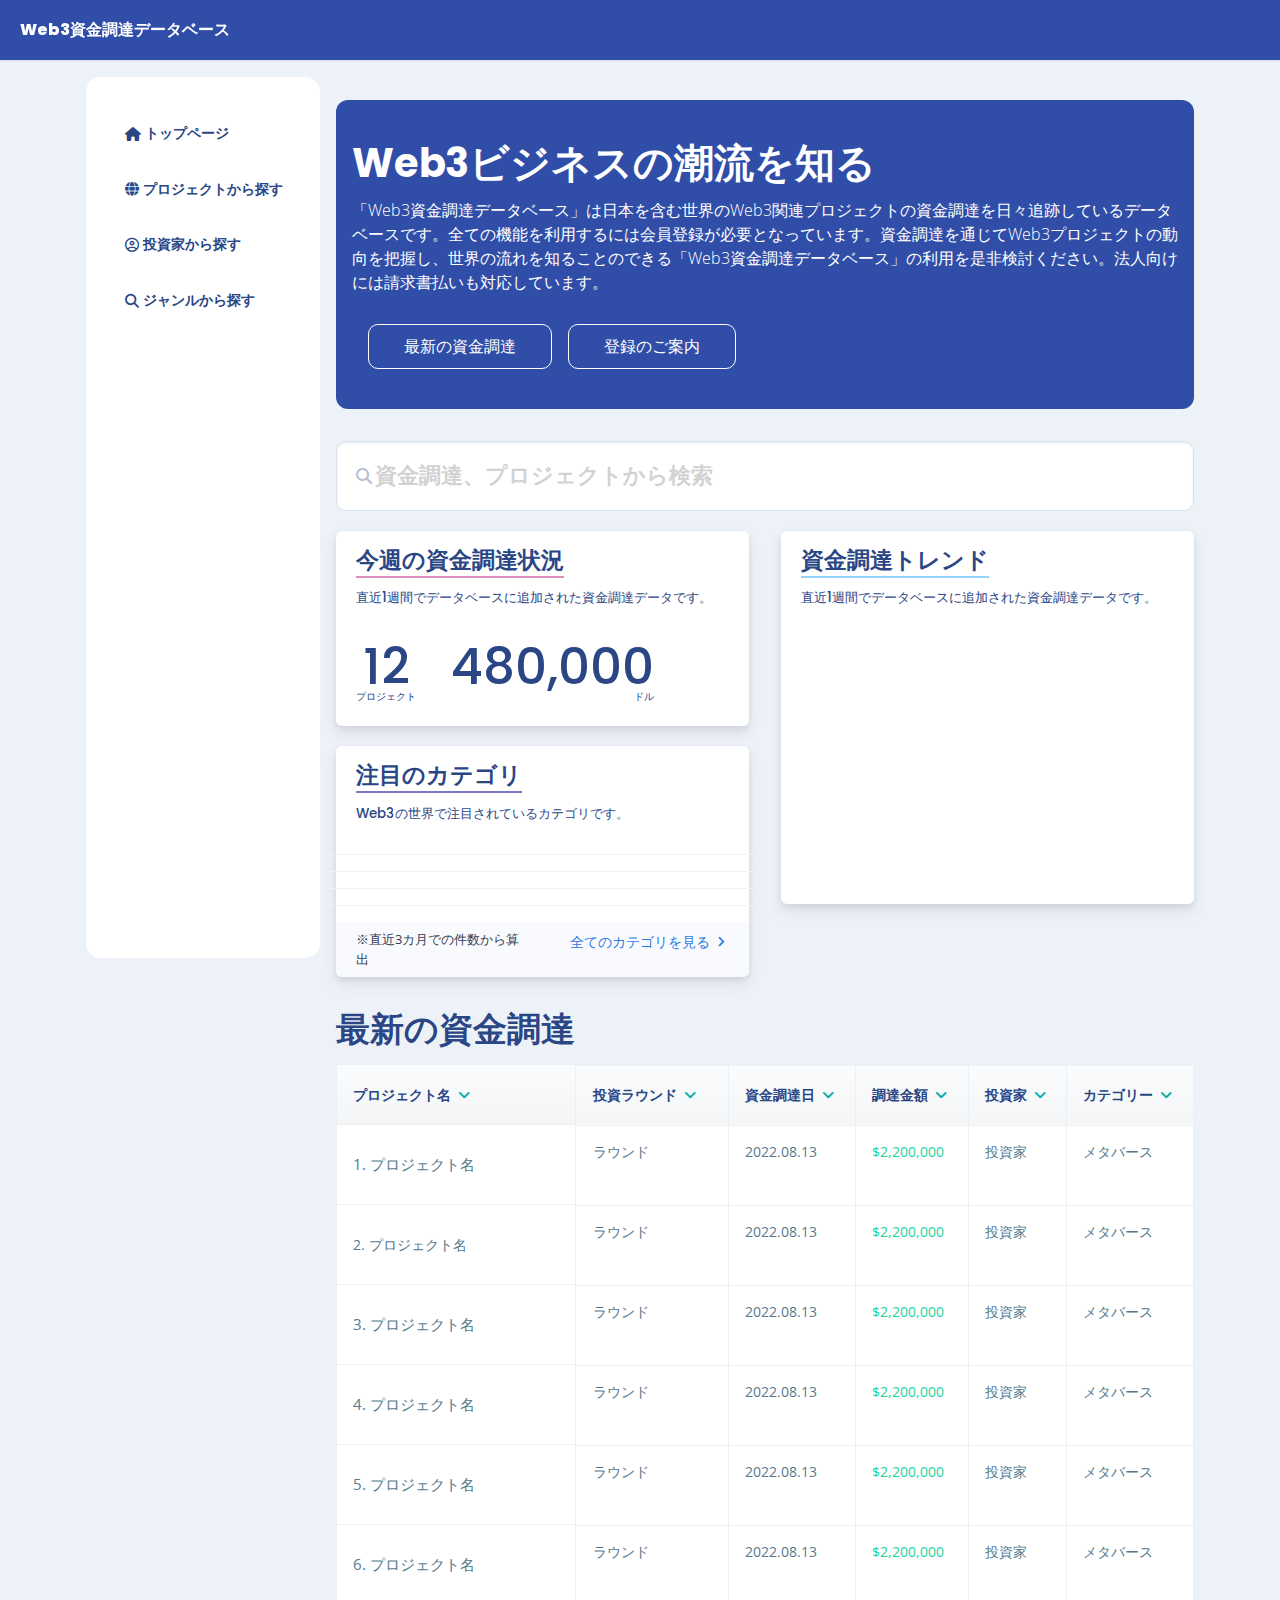
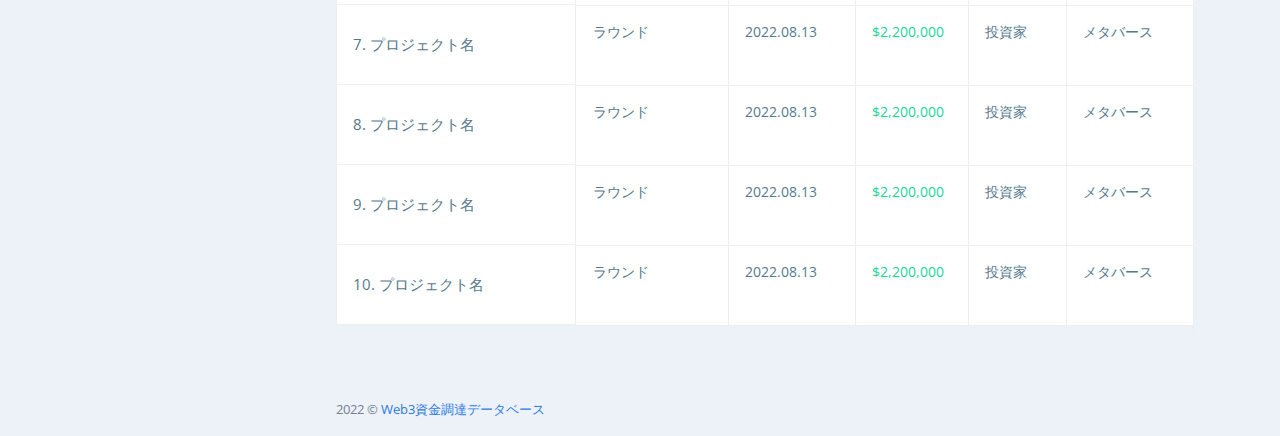
==== commit 1adf26ba: "Add files via upload" ====
--- a/index.html
+++ b/index.html
@@ -21599,20 +21599,6 @@
       text-decoration: none;
     }
 
-    .button003 a:after {
-      content: '';
-      width: 5px;
-      height: 5px;
-      border-top: 3px solid #313131;
-      border-right: 3px solid #313131;
-      transform: rotate(45deg) translateY(-50%);
-      position: absolute;
-      top: 50%;
-      right: 20px;
-      border-radius: 1px;
-      transition: 0.3s ease-in-out;
-    }
-
     .button003 a:hover:after {
       border-color: #FFF;
     }
@@ -21647,7 +21633,52 @@
         flex: 0 0 auto !important;
         width: 50% !important;
       }
-    }
+
+
+
+    }
+
+        @media screen and (max-width:576px) {
+      .button003 a {
+    background: #304ea8!important;
+    border-radius: 10px!important;
+    border: 1px solid #fff;
+    color: #fff;
+    position: relative;
+    display: flex;
+    justify-content: space-around;
+    align-items: center;
+    max-width: 385px;
+    padding: 3px 20px;
+    transition: 0.3s ease-in-out;
+    font-weight: 500;
+    text-align: center;
+    decoration: none;
+    margin-right: 10px!important;
+}
+
+      .button003 {
+    padding-top: 30px!important;
+    display: flex!important;
+    justify-content: space-evenly!important;
+    font-size: 16px!important;
+}
+
+.col-xxl-3.col-md-6 {
+    margin-bottom: 20px !important;
+}
+
+.content {
+    padding-bottom: 2.375rem;
+}
+
+.button003 {
+    width: 100%;
+    height: 78px;
+}
+
+    }
+    
 
     .row>* {
       flex-shrink: 0 !important;
@@ -21881,604 +21912,777 @@
 }
 
 
+
+
+
+
+.header .navbar #nav-toggle {
+    color: #fff;
+    font-size: 20px;
+    line-height: .5;
+}
+
+
+
+
+
+
+/*----------------------------
+* メニュー開閉ボタン
+*----------------------------*/
+.menu-btn{
+    position: fixed;
+    right: 20px;
+    z-index: 2;
+    width: 40px;
+    height: 40px;
+    display: flex;
+    justify-content: center;
+    align-items: center;
+    color: #fff;
+}
+
+/*----------------------------
+* メニュー本体
+*----------------------------*/
+.menu{
+  position: fixed;
+  top: 0;
+  right: 0;
+  z-index: 1;
+  width: 100vw;
+  height: 100vh;
+  display: flex;
+  flex-direction: column;
+  align-items: center;
+  justify-content: center;
+  background: #304ea8;
+}
+.menu__item{
+  width: 100%;
+  height: auto;
+  padding: 1em 1em;
+  text-align: center;
+  color: #fff!important;
+  box-sizing: border-box;
+  font-size: 22px;
+  font-weight: bold;
+}
+
+.menu__item a {
+  width: 100%;
+  height: auto;
+  padding: .5em 1em;
+  text-align: center;
+  color: #fff!important;
+  box-sizing: border-box;
+}
+
+
+/*----------------------------
+* アニメーション部分
+*----------------------------*/
+
+/* アニメーション前のメニューの状態 */
+.menu{
+  transform: translateX(100vw);
+  transition: all .3s linear;
+}
+/* アニメーション後のメニューの状態 */
+.menu.is-active{
+  transform: translateX(0);
+}
+
+@media(min-width:751px) {
+
+  .menu-btn {
+     display: none !important;
+  }
+
+  .menu{
+    display: none !important;
+  }
+  .menu__item {
+    display: none !important;
+  }
+}
+
+@media screen and (max-width:576px) {
+      .container {
+        margin-top: 90px;
+      }
+    }
+
   </style>
   <!--==============レイアウトを制御する独自のCSSを読み込み===============-->
+
+
+  <script type="text/javascript" async="" src="https://www.googleadservices.com/pagead/conversion_async.js"></script>
+  <script type="text/javascript" async=""
+    src="https://www.googletagmanager.com/gtag/js?id=AW-482041315&amp;l=dataLayer&amp;cx=c"></script>
+  <script type="text/javascript" async="" src="https://www.google-analytics.com/analytics.js"></script>
+  <script type="text/javascript" async=""
+    src="https://apis.usonar.jp/alog/alog.php?gid=forstartups&amp;uid=LID1531vtjmb7kqc&amp;pw=bkhydns75u93&amp;ourl=https%3A%2F%2Fstartup-db.com%2F&amp;ref=&amp;title=STARTUP%20DB%EF%BD%9C%E3%82%B9%E3%82%BF%E3%83%BC%E3%83%88%E3%82%A2%E3%83%83%E3%83%97%E3%83%87%E3%83%BC%E3%82%BF%E3%83%99%E3%83%BC%E3%82%B9&amp;_usc=true&amp;_usv=1.0&amp;_usci=CID16603275061532652&amp;_usf="></script>
+  <script async="" src="https://www.clarity.ms/eus2-d/s/0.6.43/clarity.js"></script>
+  <script async="" src="https://cdn.cookie.sync.usonar.jp/cookie_sync/landscape_cookie_sync.js"></script>
+  <script type="text/javascript" charset="UTF-8" async="" src="https://apis.usonar.jp/alog/js2/alog.js"></script>
+  <script src="https://js.hs-banner.com/8639592.js" type="text/javascript" id="cookieBanner-8639592"
+    data-cookieconsent="ignore" data-hs-ignore="true" data-loader="hs-scriptloader" data-hsjs-portal="8639592"
+    data-hsjs-env="prod" data-hsjs-hublet="na1"></script>
+  <script src="https://js.hs-analytics.net/analytics/1666698000000/8639592.js" type="text/javascript"
+    id="hs-analytics"></script>
+  <script src="https://js.hsadspixel.net/fb.js" type="text/javascript" id="hs-ads-pixel-8639592"
+    data-ads-portal-id="8639592" data-ads-env="prod" data-loader="hs-scriptloader" data-hsjs-portal="8639592"
+    data-hsjs-env="prod" data-hsjs-hublet="na1"></script>
+  <script src="https://js.hscollectedforms.net/collectedforms.js" type="text/javascript" id="CollectedForms-8639592"
+    crossorigin="anonymous" data-leadin-portal-id="8639592" data-leadin-env="prod" data-loader="hs-scriptloader"
+    data-hsjs-portal="8639592" data-hsjs-env="prod" data-hsjs-hublet="na1"></script>
+  <script src="https://js.hsleadflows.net/leadflows.js" type="text/javascript" id="LeadFlows-8639592"
+    crossorigin="anonymous" data-leadin-portal-id="8639592" data-leadin-env="prod" data-loader="hs-scriptloader"
+    data-hsjs-portal="8639592" data-hsjs-env="prod" data-hsjs-hublet="na1"></script>
+  <script async="" src="https://www.clarity.ms/tag/7kzbgdvtc0?ref=gtm2"></script>
+  <script src="https://connect.facebook.net/signals/config/2397770990530046?v=2.9.87&amp;r=stable" async=""></script>
+  <script src="https://connect.facebook.net/signals/config/411962829885338?v=2.9.87&amp;r=stable" async=""></script>
+  <script async="" src="https://connect.facebook.net/en_US/fbevents.js"></script>
+  <script async="" src="//static.ads-twitter.com/uwt.js"></script>
+  <script type="text/javascript" async="" src="https://www.googleadservices.com/pagead/conversion_async.js"></script>
+  <script gtm="GTM-K966H7H" type="text/javascript" async=""
+    src="https://www.google-analytics.com/gtm/optimize.js?id=GTM-TJ242M3"></script>
+  <script async="" src="https://www.googletagmanager.com/gtm.js?id=GTM-K966H7H"></script>
+  <script data-n-head="ssr" src="//js.hsforms.net/forms/v2.js"></script>
+  <script data-n-head="ssr"
+    data-hid="gtm-script">if (!window._gtm_init) { window._gtm_init = 1; (function (w, n, d, m, e, p) { w[d] = (w[d] == 1 || n[d] == 'yes' || n[d] == 1 || n[m] == 1 || (w[e] && w[e][p] && w[e][p]())) ? 1 : 0 })(window, navigator, 'doNotTrack', 'msDoNotTrack', 'external', 'msTrackingProtectionEnabled'); (function (w, d, s, l, x, y) { w[x] = {}; w._gtm_inject = function (i) { if (w.doNotTrack || w[x][i]) return; w[x][i] = 1; w[l] = w[l] || []; w[l].push({ 'gtm.start': new Date().getTime(), event: 'gtm.js' }); var f = d.getElementsByTagName(s)[0], j = d.createElement(s); j.async = true; j.src = 'https://www.googletagmanager.com/gtm.js?id=' + i; f.parentNode.insertBefore(j, f); }; w[y]('GTM-K966H7H') })(window, document, 'script', 'dataLayer', '_gtm_ids', '_gtm_inject') }</script>
+  <link rel="preload" href="/_nuxt/6f4c08b.js" as="script">
+  <link rel="preload" href="/_nuxt/669fb2a.js" as="script">
+  <link rel="preload" href="/_nuxt/a680e61.js" as="script">
+  <link rel="preload" href="/_nuxt/abd38da.js" as="script">
+  <link rel="preload" href="/_nuxt/2322839.js" as="script">
+  <link rel="preload" href="/_nuxt/ca934f2.js" as="script">
+  <link rel="preload" href="/_nuxt/5ea62d4.js" as="script">
+  <link rel="preload" href="/_nuxt/2a72df7.js" as="script">
+  <script async="" src="https://www.googletagmanager.com/gtag/js?id=AW-482041315"></script>
+  <meta http-equiv="origin-trial"
+    content="A7bG5hJ4XpMV5a3V1wwAR0PalkFSxLOZeL9D/[base64]">
+  <script type="text/javascript" async=""
+    src="https://googleads.g.doubleclick.net/pagead/viewthroughconversion/482041315/?random=1666698226928&amp;cv=9&amp;fst=1666698226928&amp;num=1&amp;bg=ffffff&amp;guid=ON&amp;resp=GooglemKTybQhCsO&amp;u_h=900&amp;u_w=1440&amp;u_ah=824&amp;u_aw=1440&amp;u_cd=30&amp;u_his=1&amp;u_tz=540&amp;u_java=false&amp;u_nplug=5&amp;u_nmime=2&amp;gtm=2oaaj0&amp;sendb=1&amp;ig=1&amp;data=event%3Dgtag.config&amp;frm=0&amp;url=https%3A%2F%2Fstartup-db.com%2F&amp;tiba=STARTUP%20DB%EF%BD%9C%E3%82%B9%E3%82%BF%E3%83%BC%E3%83%88%E3%82%A2%E3%83%83%E3%83%97%E3%83%87%E3%83%BC%E3%82%BF%E3%83%99%E3%83%BC%E3%82%B9&amp;auid=1201383735.1660327506&amp;hn=www.googleadservices.com&amp;async=1&amp;rfmt=3&amp;fmt=4"></script>
+
   <link rel="stylesheet" type="text/css"
     href="https://coco-factory.jp/ugokuweb/wp-content/themes/ugokuweb/data/reset.css">
   <link rel="stylesheet" type="text/css"
     href="https://coco-factory.jp/ugokuweb/wp-content/themes/ugokuweb/data/9-5-5/css/9-5-5.css">
+    <link rel="stylesheet" href="https://stackpath.bootstrapcdn.com/font-awesome/4.7.0/css/font-awesome.min.css">
 </head>
 
 <body cz-shortcut-listen="true"><noscript>You need to enable JavaScript to run this app.</noscript>
-  <div class="header">
-    <div _ngcontent-client-app-c277="" class="header-contents"
-      style="display:block; position:fixed; left:0; right:0; top:0; z-index:2;">
-      <a class="text-decoration-none navbar-brand text-left" href="index.html">
-        <div class="d-flex align-items-center py-3"><span class="font-sans-serif">
-            <font style="vertical-align: inherit;">
-              <font style="vertical-align: inherit;">Web3資金調達データベース</font>
-            </font>
-          </span></div>
-      </a>
-    </div>
-  </div>
-  <main class="main" id="main">
-    <div class="container">
-      <nav class="navbar-vertical navbar navbar-expand-xl navbar-light">
-        <div class="d-flex align-items-center">
-          <a class="text-decoration-none navbar-brand text-left" href="index.html">
-            <div class="d-flex align-items-center py-3"><span class="font-sans-serif">
-                <font style="vertical-align: inherit;">
-                </font>
-              </span></div>
-          </a>
-        </div>
-        <div class="navbar-collapse collapse" style="background-image: none;">
-          <div class="navbar-vertical-content scrollbar">
-            <ul class="flex-column navbar-nav">
-              <li class="nav-item"><a class="nav-link" href="index.html">
-                  <div class="d-flex align-items-center"><i class="fa-solid fa-house"></i>
-                    <span class="nav-link-text ps-1">
-                      <font style="vertical-align: inherit;">
-                        <font style="vertical-align: inherit;">トップページ</font>
-                      </font>
-                    </span>
-                  </div>
-                </a></li>
-              <li class="nav-item"><a class="nav-link" href="プロジェクト詳細projectdetail.html">
-                  <div class="d-flex align-items-center"><i class="fa-solid fa-globe"></i><span
-                      class="nav-link-text ps-1">
-                      <font style="vertical-align: inherit;">
-                        <font style="vertical-align: inherit;">プロジェクトから探す</font>
-                      </font>
-                    </span></div>
-                </a>
-              </li>
-              <li class="nav-item"><a class="nav-link" href="/投資家一覧lnvestor.html">
-                  <div class="d-flex align-items-center"><i class="fa-regular fa-circle-user"></i><span
-                      class="nav-link-text ps-1">
-                      <font style="vertical-align: inherit;">
-                        <font style="vertical-align: inherit;">投資家から探す</font>
-                      </font>
-                    </span></div>
-                </a></li>
-              <li class="nav-item"><a class="nav-link" href="ジャンル一覧genre.html">
-                  <div class="d-flex align-items-center"><i class="fa-solid fa-magnifying-glass"></i><span
-                      class="nav-link-text ps-1">
-                      <font style="vertical-align: inherit;">
-                        <font style="vertical-align: inherit;">ジャンルから探す</font>
-                      </font>
-                    </span></div>
-                </a></li>
-            </ul>
+  <div id="__nuxt">
+    <div id="__layout">
+      <div data-fetch-key="2" class="body" data-v-58368805>
+        <div class="BgTop" data-v-58368805>
+          
+
+          <div _ngcontent-client-app-c277="" class="header-contents"
+            style="display:block; position:fixed; left:0; right:0; top:0; z-index:2;">
+            <button type="button" class="menu-btn">
+              <i class="fa fa-bars" aria-hidden="true"></i>
+            </button>
+            <div class="menu">
+              <div class="menu__item"><a href="index.html">トップページ</a></div>
+              <div class="menu__item"><a href="プロジェクト詳細projectdetail.html">プロジェクトから探す</a></div>
+              <div class="menu__item"><a href="投資家一覧lnvestor.html">投資家から探す</a></div>
+              <div class="menu__item"><a href="ジャンル一覧genre.html">ジャンルから探す</a></div>
+            </div>
+            <a class="text-decoration-none navbar-brand text-left" href="index.html">
+              <div class="d-flex align-items-center py-3"><span class="font-sans-serif">
+                  <font style="vertical-align: inherit;">
+                    <font style="vertical-align: inherit;">Web3資金調達データベース</font>
+                  </font>
+                </span></div>
+            </a>
           </div>
-        </div>
-      </nav>
-      <div class="content">
-        <div class="header-font">
-          <div class="box3">
-            <h1 style="text-align:left;">Web3ビジネスの潮流を知る</h1>
-            <p>
-              「Web3資金調達データベース」は日本を含む世界のWeb3関連プロジェクトの資金調達を日々追跡しているデータベースです。全ての機能を利用するには会員登録が必要となっています。資金調達を通じてWeb3プロジェクトの動向を把握し、世界の流れを知ることのできる「Web3資金調達データベース」の利用を是非検討ください。法人向けには請求書払いも対応しています。
-            </p>
-            <div class="button003">
-              <a href="資金調達一覧fundraising.html">最新の資金調達</a>
-              <a href="サイト概要siteoverview.html">登録のご案内</a>
-            </div>
-          </div>
-
-
-          <form id="form2" action="index.html" method="get">
-            <input id="sbox2" id="s" name="s" type="text" placeholder="資金調達、プロジェクトから検索" />
-            <button type="submit" id="sbtn2"><i class="fas fa-search"></i></button>
-          </form>
-
-
-
-        </div>
-        <div class="g-3 mb-3 row">
-          <div class="col-xxl-3 col-md-6">
-            <div class="h-md-100 card">
-              <div class="pb-0 card-header">
-                <h4 class="mb-0 mt-2">
-                  <font style="vertical-align: inherit;">
-                    <font style="vertical-align: inherit; color:#2a4685; font-weight:600; border-bottom: solid 2px #dc8dbf;">今週の資金調達状況</font>
-                  </font>
-                </h4>
-                <h6 class="mb-0 mt-2">
-                  <font style="vertical-align: inherit;"><br>
-                    <font style="vertical-align: inherit;color:#2a4685;">直近1週間でデータベースに追加された資金調達データです。</font>
-                  </font>
-                </h6>
-              </div>
-              <div class="d-flex justify-content-between align-items-end card-body">
-                <div class="headeront-title">
-                  <h2 class="mb-1 text-700 fw-normal lh-1 font-center01">
-                    <font style="vertical-align: inherit;">
-                      <font style="vertical-align: inherit;">12<br><span class="font-cange">プロジェクト</span></font>
-                    </font>
-                  </h2>
-                  <h2 class="mb-1 text-700 fw-normal lh-1 font-center02">
-                    <font style="vertical-align: inherit;">
-                      <font style="vertical-align: inherit;">480,000<br><span class="font-cange">ドル</span></font>
-                    </font>
-                  </h2>
+          <main class="main" id="main">
+            <div class="container">
+              <nav class="navbar-vertical navbar navbar-expand-xl navbar-light">
+                <div class="d-flex align-items-center">
+                  <a class="text-decoration-none navbar-brand text-left" href="index.html">
+                    <div class="d-flex align-items-center py-3"><span class="font-sans-serif">
+                        <font style="vertical-align: inherit;">
+                        </font>
+                      </span></div>
+                  </a>
                 </div>
-
-              </div>
-            </div>
-
-
-
-            
-
-            <div class="card">
-              <div class="bg-light card-header">
-                <div class="align-items-center row">
-                  <div class="pb-0">
-                    <h4 class="mb-0 mt-2">
-                      <font style="vertical-align: inherit;">
-                        <font style="vertical-align: inherit; color:#2a4685; font-weight:600; border-bottom: solid 2px #7c79c1;">
-                          注目のカテゴリ
-                        </font>
-                      </font>
-                    </h4>
-                    <h6 class="mb-0 mt-2">
-                      <font style="vertical-align: inherit;"><br>
-                        <font style="vertical-align: inherit;color:#2a4685;">Web3の世界で注目されているカテゴリです。</font>
-                      </font>
-                    </h6>
+                <div class="navbar-collapse collapse" style="background-image: none;">
+                  <div class="navbar-vertical-content scrollbar">
+                    <ul class="flex-column navbar-nav">
+                      <li class="nav-item"><a class="nav-link" href="index.html">
+                          <div class="d-flex align-items-center"><i class="fa-solid fa-house"></i>
+                            <span class="nav-link-text ps-1">
+                              <font style="vertical-align: inherit;">
+                                <font style="vertical-align: inherit;">トップページ</font>
+                              </font>
+                            </span>
+                          </div>
+                        </a></li>
+                      <li class="nav-item"><a class="nav-link" href="プロジェクト詳細projectdetail.html">
+                          <div class="d-flex align-items-center"><i class="fa-solid fa-globe"></i><span
+                              class="nav-link-text ps-1">
+                              <font style="vertical-align: inherit;">
+                                <font style="vertical-align: inherit;">プロジェクトから探す</font>
+                              </font>
+                            </span></div>
+                        </a>
+                      </li>
+                      <li class="nav-item"><a class="nav-link" href="/投資家一覧lnvestor.html">
+                          <div class="d-flex align-items-center"><i class="fa-regular fa-circle-user"></i><span
+                              class="nav-link-text ps-1">
+                              <font style="vertical-align: inherit;">
+                                <font style="vertical-align: inherit;">投資家から探す</font>
+                              </font>
+                            </span></div>
+                        </a></li>
+                      <li class="nav-item"><a class="nav-link" href="ジャンル一覧genre.html">
+                          <div class="d-flex align-items-center"><i class="fa-solid fa-magnifying-glass"></i><span
+                              class="nav-link-text ps-1">
+                              <font style="vertical-align: inherit;">
+                                <font style="vertical-align: inherit;">ジャンルから探す</font>
+                              </font>
+                            </span></div>
+                        </a></li>
+                    </ul>
                   </div>
                 </div>
-              </div>
-              <div class="py-0">
-                <div class="align-items-center py-2 border-bottom border-200  row"></div>
-                <div class="align-items-center py-2 border-bottom border-200  row"></div>
-                <div class="align-items-center py-2 border-bottom border-200  row"></div>
-                <div class="align-items-center py-2 border-bottom border-200  row"></div>
-                <div class="align-items-center py-2 row"></div>
-              </div>
-              <div class="bg-light p-0 card-footer">
-                <font class="w-100 py-2 font-space btn-sm" style="padding:30px 18px 0 20px; font-size:13px;">※直近3カ月での件数から算出</font>
-                <a role="button" tabindex="0" href="#" class="w-100 py-2 btn btn-link btn-sm">
-                  <font style="vertical-align: inherit;">
-                    <font style="vertical-align: inherit;">全てのカテゴリを見る</font>
-                  </font><svg aria-hidden="true" focusable="false" data-prefix="fas" data-icon="chevron-right"
-                    class="svg-inline--fa fa-chevron-right fa-w-10 ms-1 fs--2" role="img" xmlns="http://www.w3.org/2000/svg"
-                    viewBox="0 0 320 512">
-                    <path fill="currentColor"
-                      d="M285.476 272.971L91.132 467.314c-9.373 9.373-24.569 9.373-33.941 0l-22.667-22.667c-9.357-9.357-9.375-24.522-.04-33.901L188.505 256 34.484 101.255c-9.335-9.379-9.317-24.544.04-33.901l22.667-22.667c9.373-9.373 24.569-9.373 33.941 0L285.475 239.03c9.373 9.372 9.373 24.568.001 33.941z">
-                    </path>
-                  </svg>
-                </a></div>
-            </div>
-
-
-          </div>
-
-
-
-
-
-
-
-          <div class="col-lg-6">
-            <div class="h-100 card">
-              <div class="pb-0 card-header">
-                <div class="align-items-center row">
-                  <div class="pb-0">
-                    <h4 class="mb-0 mt-2">
-                      <font style="vertical-align: inherit;">
-                        <font style="vertical-align: inherit; color:#2a4685; font-weight:600; border-bottom: solid 2px #96d3ff;">資金調達トレンド
-                        </font>
-                      </font>
-                    </h4>
-                    <h6 class="mb-0 mt-2">
-                      <font style="vertical-align: inherit;"><br>
-                        <font style="vertical-align: inherit;color:#2a4685;">直近1週間でデータベースに追加された資金調達データです。</font>
-                      </font>
-                    </h6>
+              </nav>
+              <div class="content">
+                <div class="header-font">
+                  <div class="box3">
+                    <h1 style="text-align:left;">Web3ビジネスの潮流を知る</h1>
+                    <p>
+                      「Web3資金調達データベース」は日本を含む世界のWeb3関連プロジェクトの資金調達を日々追跡しているデータベースです。全ての機能を利用するには会員登録が必要となっています。資金調達を通じてWeb3プロジェクトの動向を把握し、世界の流れを知ることのできる「Web3資金調達データベース」の利用を是非検討ください。法人向けには請求書払いも対応しています。
+                    </p>
+                    <div class="button003">
+                      <a href="資金調達一覧fundraising.html">最新の資金調達</a>
+                      <a href="サイト概要siteoverview.html">登録のご案内</a>
+                    </div>
                   </div>
-
+        
+        
+                  <form id="form2" action="index.html" method="get">
+                    <input id="sbox2" id="s" name="s" type="text" placeholder="資金調達、プロジェクトから検索" />
+                    <button type="submit" id="sbtn2"><i class="fas fa-search"></i></button>
+                  </form>
+        
+        
+        
                 </div>
-              </div>
-              <div class="card-body">
-
-                <div class="box" style="height:100%;margin: 46px auto 46px auto;">
-                  <canvas id="chart02"></canvas>
-                  <!--/box-->
-                </div>
-
-
-
-              </div>
-            </div>
-          </div>
-        </div>
-
-
-
-
-
-
-
-        <br>
-        <div data-v-2a522253="" class="companies-body">
-          <div data-v-5124b0fa="" data-v-2a522253="" class="CompanySearchResult">
-            <div data-v-580f67b8="" data-v-5124b0fa="" class="ModalEnterprise">
-              <!---->
-            </div>
-            <div data-v-5124b0fa="" class="">
-              <div data-v-0d5f56e8="" data-v-5124b0fa="" class="CompanySearchFilterModal search-filter-modal">
-                <!---->
-              </div>
-              <div data-v-5124b0fa="" class="search-result-container">
-                <div data-v-5124b0fa="" class="search-result-header-wrapper"><button data-v-5124b0fa=""
-                    class="filter-button"><svg data-v-5124b0fa="" viewBox="0 0 24 24" fill="none" stroke="#3d3d3d"
-                      xmlns="http://www.w3.org/2000/svg" class="filter-button-icon">
-                      <g data-v-5124b0fa="" id="board_filter">
-                        <g data-v-5124b0fa="" id="Filter">
-                          <path data-v-5124b0fa="" id="Stroke 1" d="M10.33 16.5929H4.0293" stroke-width="2"
-                            stroke-linecap="round" stroke-linejoin="round"></path>
-                          <path data-v-5124b0fa="" id="Stroke 3" d="M13.1406 6.9003H19.4413" stroke-width="2"
-                            stroke-linecap="round" stroke-linejoin="round"></path>
-                          <path data-v-5124b0fa="" id="Stroke 5" fill-rule="evenodd" clip-rule="evenodd"
-                            d="M8.72629 6.84625C8.72629 5.5506 7.66813 4.5 6.36314 4.5C5.05816 4.5 4 5.5506 4 6.84625C4 8.14191 5.05816 9.19251 6.36314 9.19251C7.66813 9.19251 8.72629 8.14191 8.72629 6.84625Z"
-                            stroke-width="2" stroke-linecap="round" stroke-linejoin="round"></path>
-                          <path data-v-5124b0fa="" id="Stroke 7" fill-rule="evenodd" clip-rule="evenodd"
-                            d="M20.0002 16.5538C20.0002 15.2581 18.9429 14.2075 17.6379 14.2075C16.3321 14.2075 15.2739 15.2581 15.2739 16.5538C15.2739 17.8494 16.3321 18.9 17.6379 18.9C18.9429 18.9 20.0002 17.8494 20.0002 16.5538Z"
-                            stroke-width="2" stroke-linecap="round" stroke-linejoin="round"></path>
-                        </g>
-                      </g>
-                    </svg> <span data-v-5124b0fa="">フィルタ</span></button>
-                  <div data-v-7907b787="" data-v-5124b0fa="" class="SearchResultHeader search-result-header">
-                    <div data-v-7907b787="" class="left-aria">
-                      <h2 data-v-7907b787="" class="title">最新の資金調達</h2>
+                <div class="g-3 mb-3 row">
+                  <div class="col-xxl-3 col-md-6">
+                    <div class="h-md-100 card">
+                      <div class="pb-0 card-header">
+                        <h4 class="mb-0 mt-2">
+                          <font style="vertical-align: inherit;">
+                            <font style="vertical-align: inherit; color:#2a4685; font-weight:600; border-bottom: solid 2px #dc8dbf;">今週の資金調達状況</font>
+                          </font>
+                        </h4>
+                        <h6 class="mb-0 mt-2">
+                          <font style="vertical-align: inherit;"><br>
+                            <font style="vertical-align: inherit;color:#2a4685;">直近1週間でデータベースに追加された資金調達データです。</font>
+                          </font>
+                        </h6>
+                      </div>
+                      <div class="d-flex justify-content-between align-items-end card-body">
+                        <div class="headeront-title">
+                          <h2 class="mb-1 text-700 fw-normal lh-1 font-center01">
+                            <font style="vertical-align: inherit;">
+                              <font style="vertical-align: inherit;">12<br><span class="font-cange">プロジェクト</span></font>
+                            </font>
+                          </h2>
+                          <h2 class="mb-1 text-700 fw-normal lh-1 font-center02">
+                            <font style="vertical-align: inherit;">
+                              <font style="vertical-align: inherit;">480,000<br><span class="font-cange">ドル</span></font>
+                            </font>
+                          </h2>
+                        </div>
+        
+                      </div>
+                    </div>
+        
+        
+        
+                    
+        
+                    <div class="card">
+                      <div class="bg-light card-header">
+                        <div class="align-items-center row">
+                          <div class="pb-0">
+                            <h4 class="mb-0 mt-2">
+                              <font style="vertical-align: inherit;">
+                                <font style="vertical-align: inherit; color:#2a4685; font-weight:600; border-bottom: solid 2px #7c79c1;">
+                                  注目のカテゴリ
+                                </font>
+                              </font>
+                            </h4>
+                            <h6 class="mb-0 mt-2">
+                              <font style="vertical-align: inherit;"><br>
+                                <font style="vertical-align: inherit;color:#2a4685;">Web3の世界で注目されているカテゴリです。</font>
+                              </font>
+                            </h6>
+                          </div>
+                        </div>
+                      </div>
+                      <div class="py-0">
+                        <div class="align-items-center py-2 border-bottom border-200  row"></div>
+                        <div class="align-items-center py-2 border-bottom border-200  row"></div>
+                        <div class="align-items-center py-2 border-bottom border-200  row"></div>
+                        <div class="align-items-center py-2 border-bottom border-200  row"></div>
+                        <div class="align-items-center py-2 row"></div>
+                      </div>
+                      <div class="bg-light p-0 card-footer">
+                        <font class="w-100 py-2 font-space btn-sm" style="padding:30px 18px 0 20px; font-size:13px;">※直近3カ月での件数から算出</font>
+                        <a role="button" tabindex="0" href="#" class="w-100 py-2 btn btn-link btn-sm">
+                          <font style="vertical-align: inherit;">
+                            <font style="vertical-align: inherit;">全てのカテゴリを見る</font>
+                          </font><svg aria-hidden="true" focusable="false" data-prefix="fas" data-icon="chevron-right"
+                            class="svg-inline--fa fa-chevron-right fa-w-10 ms-1 fs--2" role="img" xmlns="http://www.w3.org/2000/svg"
+                            viewBox="0 0 320 512">
+                            <path fill="currentColor"
+                              d="M285.476 272.971L91.132 467.314c-9.373 9.373-24.569 9.373-33.941 0l-22.667-22.667c-9.357-9.357-9.375-24.522-.04-33.901L188.505 256 34.484 101.255c-9.335-9.379-9.317-24.544.04-33.901l22.667-22.667c9.373-9.373 24.569-9.373 33.941 0L285.475 239.03c9.373 9.372 9.373 24.568.001 33.941z">
+                            </path>
+                          </svg>
+                        </a></div>
+                    </div>
+        
+        
+                  </div>
+        
+        
+        
+        
+        
+        
+        
+                  <div class="col-lg-6">
+                    <div class="h-100 card">
+                      <div class="pb-0 card-header">
+                        <div class="align-items-center row">
+                          <div class="pb-0">
+                            <h4 class="mb-0 mt-2">
+                              <font style="vertical-align: inherit;">
+                                <font style="vertical-align: inherit; color:#2a4685; font-weight:600; border-bottom: solid 2px #96d3ff;">資金調達トレンド
+                                </font>
+                              </font>
+                            </h4>
+                            <h6 class="mb-0 mt-2">
+                              <font style="vertical-align: inherit;"><br>
+                                <font style="vertical-align: inherit;color:#2a4685;">直近1週間でデータベースに追加された資金調達データです。</font>
+                              </font>
+                            </h6>
+                          </div>
+        
+                        </div>
+                      </div>
+                      <div class="card-body">
+        
+                        <div class="box" style="height:100%;margin: 46px auto 46px auto;">
+                          <canvas id="chart02"></canvas>
+                          <!--/box-->
+                        </div>
+        
+        
+        
+                      </div>
                     </div>
                   </div>
                 </div>
-                <div data-v-5124b0fa="" class="search-result">
-                  <div data-v-5124b0fa="" class="element element--list">
-                    <!---->
-                    <div data-v-b2d2232a="" data-v-5124b0fa="" class="CompanyTableList company-table-list">
-                      <table data-v-b2d2232a="" class="table">
-                        <thead data-v-b2d2232a="">
-                          <tr data-v-b2d2232a="" class="header-row">
-                            <th data-v-b2d2232a="" class="header header-company-name header_fontsize"><span
-                                data-v-b2d2232a="">プロジェクト名<i class="fa-solid fa-angle-down"></i></span>
-                            </th>
-                            <th data-v-b2d2232a="" class="header header_fontsize"><span data-v-b2d2232a="">投資ラウンド<i
-                                  class="fa-solid fa-angle-down"></i></span></th>
-                            <th data-v-b2d2232a="" class="header header_fontsize"><span data-v-b2d2232a="">資金調達日<i
-                                  class="fa-solid fa-angle-down"></i></span></th>
-                            <th data-v-b2d2232a="" class="header header_fontsize"><span data-v-b2d2232a="">調達金額<i
-                                  class="fa-solid fa-angle-down"></i></span></th>
-                            <th data-v-b2d2232a="" class="header header_fontsize"><span data-v-b2d2232a="">投資家<i
-                                  class="fa-solid fa-angle-down"></i></span></th>
-                            <th data-v-b2d2232a="" class="header header_fontsize"><span data-v-b2d2232a="">カテゴリー<i
-                                  class="fa-solid fa-angle-down"></i></span></th>
-
-
-
-
-
-                          </tr>
-                        </thead>
-                        <tbody data-v-b2d2232a="">
-                          <tr data-v-b2d2232a="" class="data-row">
-                            <td data-v-b2d2232a="" class="data data-company-name">
-                              <div data-v-5ef22d24="" data-v-b2d2232a="" class="TdContentCompanyName">
-                                <!---->
-                                <div data-v-5ef22d24="" class="company-name-wrapper"><a data-v-5ef22d24="" href="#"
-                                    class="company-name header-fontsize">
-                                    1. プロジェクト名
-                                  </a></div>
-                              </div>
-                            </td>
-                            <td data-v-b2d2232a="" class="data header-fontsize"><span data-v-b2d2232a="">ラウンド</span>
-                            </td>
-                            <td data-v-b2d2232a="" class="data header-fontsize data-listing"><span
-                                data-v-b2d2232a="">2022.08.13</span>
-                            </td>
-                            <td data-v-b2d2232a="" class="data header-fontsize data-listing"><span class="color-change"
-                                data-v-b2d2232a="">$2,200,000</span>
-                            </td>
-                            <td data-v-b2d2232a="" class="data header-fontsize"><span data-v-b2d2232a="">投資家</span></td>
-                            <td data-v-b2d2232a="" class="data header-fontsize"><span data-v-b2d2232a="">メタバース</span>
-                            </td>
-
-
-
-
-
-                          </tr>
-                          <tr data-v-b2d2232a="" class="data-row">
-                            <td data-v-b2d2232a="" class="data data-company-name">
-                              <div data-v-5ef22d24="" class="company-name-wrapper"><a data-v-5ef22d24="" href="#"
-                                  class="company-name header-fontsize">
-                                  <!---->
-                                  2. プロジェクト名
-                                </a></div><a data-v-5ef22d24="" href="#" class="company-name header-fontsize">
-
-                              </a>
-                            </td>
-                            <td data-v-b2d2232a="" class="data header-fontsize"><span data-v-b2d2232a="">ラウンド</span>
-                            </td>
-                            <td data-v-b2d2232a="" class="data header-fontsize data-listing"><span
-                                data-v-b2d2232a="">2022.08.13</span>
-                            </td>
-                            <td data-v-b2d2232a="" class="data  header-fontsize data-listing"><span class="color-change"
-                                data-v-b2d2232a="">$2,200,000</span>
-                            </td>
-                            <td data-v-b2d2232a="" class="data header-fontsize"><span data-v-b2d2232a="">投資家</span></td>
-                            <td data-v-b2d2232a="" class="data header-fontsize"><span data-v-b2d2232a="">メタバース</span>
-                            </td>
-                          </tr>
-                          <tr data-v-b2d2232a="" class="data-row">
-                            <td data-v-b2d2232a="" class="data data-company-name">
-                              <div data-v-5ef22d24="" data-v-b2d2232a="" class="TdContentCompanyName">
-                                <!---->
-                                <div data-v-5ef22d24="" class="company-name-wrapper"><a data-v-5ef22d24="" href="#"
-                                    class="company-name header-fontsize">
-                                    3. プロジェクト名
-                                  </a></div>
-                              </div>
-                            </td>
-                            <td data-v-b2d2232a="" class="data header-fontsize"><span data-v-b2d2232a="">ラウンド</span>
-                            </td>
-                            <td data-v-b2d2232a="" class="data header-fontsize  data-listing"><span
-                                data-v-b2d2232a="">2022.08.13</span>
-                            </td>
-                            <td data-v-b2d2232a="" class="data header-fontsize data-listing"><span class="color-change"
-                                data-v-b2d2232a="">$2,200,000</span>
-                            </td>
-                            <td data-v-b2d2232a="" class="data header-fontsize"><span data-v-b2d2232a="">投資家</span></td>
-                            <td data-v-b2d2232a="" class="data header-fontsize"><span data-v-b2d2232a="">メタバース</span>
-                            </td>
-
-
-
-
-
-                          </tr>
-                          <tr data-v-b2d2232a="" class="data-row">
-                            <td data-v-b2d2232a="" class="data data-company-name">
-                              <div data-v-5ef22d24="" data-v-b2d2232a="" class="TdContentCompanyName">
-                                <!---->
-                                <div data-v-5ef22d24="" class="company-name-wrapper"><a data-v-5ef22d24="" href="#"
-                                    class="company-name header-fontsize">
-                                    4. プロジェクト名
-                                  </a></div>
-                              </div>
-                            </td>
-                            <td data-v-b2d2232a="" class="data header-fontsize"><span data-v-b2d2232a="">ラウンド</span>
-                            </td>
-                            <td data-v-b2d2232a="" class="data header-fontsize data-listing"><span
-                                data-v-b2d2232a="">2022.08.13</span>
-                            </td>
-                            <td data-v-b2d2232a="" class="data header-fontsize data-listing"><span class="color-change"
-                                data-v-b2d2232a="">$2,200,000</span>
-                            </td>
-                            <td data-v-b2d2232a="" class="data header-fontsize"><span data-v-b2d2232a="">投資家</span></td>
-                            <td data-v-b2d2232a="" class="data header-fontsize"><span data-v-b2d2232a="">メタバース</span>
-                            </td>
-
-
-
-
-
-                          </tr>
-                          <tr data-v-b2d2232a="" class="data-row">
-                            <td data-v-b2d2232a="" class="data data-company-name">
-                              <div data-v-5ef22d24="" data-v-b2d2232a="" class="TdContentCompanyName">
-                                <!---->
-                                <div data-v-5ef22d24="" class="company-name-wrapper"><a data-v-5ef22d24="" href="#"
-                                    class="company-name header-fontsize">
-                                    5. プロジェクト名
-                                  </a></div>
-                              </div>
-                            </td>
-                            <td data-v-b2d2232a="" class="data header-fontsize"><span data-v-b2d2232a="">ラウンド</span>
-                            </td>
-                            <td data-v-b2d2232a="" class="data header-fontsize data-listing"><span
-                                data-v-b2d2232a="">2022.08.13</span>
-                            </td>
-                            <td data-v-b2d2232a="" class="data header-fontsize data-listing"><span class="color-change"
-                                data-v-b2d2232a="">$2,200,000</span>
-                            </td>
-                            <td data-v-b2d2232a="" class="data header-fontsize"><span data-v-b2d2232a="">投資家</span></td>
-                            <td data-v-b2d2232a="" class="data header-fontsize"><span data-v-b2d2232a="">メタバース</span>
-                            </td>
-
-
-
-
-
-                          </tr>
-                          <tr data-v-b2d2232a="" class="data-row">
-                            <td data-v-b2d2232a="" class="data data-company-name">
-                              <div data-v-5ef22d24="" data-v-b2d2232a="" class="TdContentCompanyName">
-                                <!---->
-                                <div data-v-5ef22d24="" class="company-name-wrapper"><a data-v-5ef22d24="" href="#"
-                                    class="company-name header-fontsize">
-                                    6. プロジェクト名
-                                  </a></div>
-                              </div>
-                            </td>
-                            <td data-v-b2d2232a="" class="data header-fontsize"><span data-v-b2d2232a="">ラウンド</span>
-                            </td>
-                            <td data-v-b2d2232a="" class="data header-fontsize data-listing"><span
-                                data-v-b2d2232a="">2022.08.13</span>
-                            </td>
-                            <td data-v-b2d2232a="" class="data header-fontsize data-listing"><span class="color-change"
-                                data-v-b2d2232a="">$2,200,000</span>
-                            </td>
-                            <td data-v-b2d2232a="" class="data header-fontsize"><span data-v-b2d2232a="">投資家</span></td>
-                            <td data-v-b2d2232a="" class="data header-fontsize"><span data-v-b2d2232a="">メタバース</span>
-                            </td>
-
-
-
-
-
-                          </tr>
-                          <tr data-v-b2d2232a="" class="data-row">
-                            <td data-v-b2d2232a="" class="data data-company-name">
-                              <div data-v-5ef22d24="" data-v-b2d2232a="" class="TdContentCompanyName">
-                                <!---->
-                                <div data-v-5ef22d24="" class="company-name-wrapper"><a data-v-5ef22d24="" href="#"
-                                    class="company-name header-fontsize">
-                                    7. プロジェクト名
-                                  </a></div>
-                              </div>
-                            </td>
-                            <td data-v-b2d2232a="" class="data header-fontsize"><span data-v-b2d2232a="">ラウンド</span>
-                            </td>
-                            <td data-v-b2d2232a="" class="data header-fontsize data-listing"><span
-                                data-v-b2d2232a="">2022.08.13</span>
-                            </td>
-                            <td data-v-b2d2232a="" class="data header-fontsize data-listing"><span class="color-change"
-                                data-v-b2d2232a="">$2,200,000</span>
-                            </td>
-                            <td data-v-b2d2232a="" class="data header-fontsize"><span data-v-b2d2232a="">投資家</span></td>
-                            <td data-v-b2d2232a="" class="data header-fontsize"><span data-v-b2d2232a="">メタバース</span>
-                            </td>
-
-
-
-
-
-                          </tr>
-                          <tr data-v-b2d2232a="" class="data-row">
-                            <td data-v-b2d2232a="" class="data data-company-name">
-                              <div data-v-5ef22d24="" data-v-b2d2232a="" class="TdContentCompanyName">
-                                <!---->
-                                <div data-v-5ef22d24="" class="company-name-wrapper"><a data-v-5ef22d24="" href="#"
-                                    class="company-name header-fontsize">
-                                    8. プロジェクト名
-                                  </a></div>
-                              </div>
-                            </td>
-                            <td data-v-b2d2232a="" class="data header-fontsize"><span data-v-b2d2232a="">ラウンド</span>
-                            </td>
-                            <td data-v-b2d2232a="" class="data header-fontsize data-listing"><span
-                                data-v-b2d2232a="">2022.08.13</span>
-                            </td>
-                            <td data-v-b2d2232a="" class="data header-fontsize data-listing"><span class="color-change"
-                                data-v-b2d2232a="">$2,200,000</span>
-                            </td>
-                            <td data-v-b2d2232a="" class="data header-fontsize"><span data-v-b2d2232a="">投資家</span></td>
-                            <td data-v-b2d2232a="" class="data header-fontsize"><span data-v-b2d2232a="">メタバース</span>
-                            </td>
-
-
-
-
-
-                          </tr>
-                          <tr data-v-b2d2232a="" class="data-row">
-                            <td data-v-b2d2232a="" class="data data-company-name">
-                              <div data-v-5ef22d24="" data-v-b2d2232a="" class="TdContentCompanyName">
-
-                                <div data-v-5ef22d24="" class="company-name-wrapper has-exits"><a data-v-5ef22d24=""
-                                    href="#" class="company-name header-fontsize">
-                                    9. プロジェクト名
-                                  </a></div>
-                              </div>
-                            </td>
-                            <td data-v-b2d2232a="" class="data header-fontsize"><span data-v-b2d2232a="">ラウンド</span>
-                            </td>
-                            <td data-v-b2d2232a="" class="data header-fontsize data-listing"><span
-                                data-v-b2d2232a="">2022.08.13</span>
-                            </td>
-                            <td data-v-b2d2232a="" class="data header-fontsize data-listing"><span class="color-change"
-                                data-v-b2d2232a="">$2,200,000</span>
-                            </td>
-                            <td data-v-b2d2232a="" class="data header-fontsize"><span data-v-b2d2232a="">投資家</span></td>
-                            <td data-v-b2d2232a="" class="data header-fontsize"><span data-v-b2d2232a="">メタバース</span>
-                            </td>
-
-
-
-
-
-                          </tr>
-                          <tr data-v-b2d2232a="" class="data-row">
-                            <td data-v-b2d2232a="" class="data data-company-name">
-                              <div data-v-5ef22d24="" data-v-b2d2232a="" class="TdContentCompanyName">
-                                <!---->
-                                <div data-v-5ef22d24="" class="company-name-wrapper"><a data-v-5ef22d24="" href="#"
-                                    class="company-name header-fontsize">
-                                    10. プロジェクト名
-                                  </a></div>
-                              </div>
-                            </td>
-                            <td data-v-b2d2232a="" class="data header-fontsize"><span data-v-b2d2232a="">ラウンド</span>
-                            </td>
-                            <td data-v-b2d2232a="" class="data header-fontsize data-listing"><span
-                                data-v-b2d2232a="">2022.08.13</span>
-                            </td>
-                            <td data-v-b2d2232a="" class="data header-fontsize data-listing"><span class="color-change"
-                                data-v-b2d2232a="">$2,200,000</span>
-                            </td>
-                            <td data-v-b2d2232a="" class="data header-fontsize"><span data-v-b2d2232a="">投資家</span></td>
-                            <td data-v-b2d2232a="" class="data header-fontsize"><span data-v-b2d2232a="">メタバース</span>
-                            </td>
-
-
-
-
-
-                          </tr>
-
-
-
-
-
-
-
-
-
-
-
-                        </tbody>
-                      </table>
+        
+        
+        
+        
+        
+        
+        
+                <br>
+                <div data-v-2a522253="" class="companies-body">
+                  <div data-v-5124b0fa="" data-v-2a522253="" class="CompanySearchResult">
+                    <div data-v-580f67b8="" data-v-5124b0fa="" class="ModalEnterprise">
+                      <!---->
+                    </div>
+                    <div data-v-5124b0fa="" class="">
+                      <div data-v-0d5f56e8="" data-v-5124b0fa="" class="CompanySearchFilterModal search-filter-modal">
+                        <!---->
+                      </div>
+                      <div data-v-5124b0fa="" class="search-result-container">
+                        <div data-v-5124b0fa="" class="search-result-header-wrapper">
+                          <div data-v-7907b787="" data-v-5124b0fa="" class="SearchResultHeader search-result-header">
+                            <div data-v-7907b787="" class="left-aria">
+                              <h2 data-v-7907b787="" class="title">最新の資金調達</h2>
+                            </div>
+                          </div>
+                        </div>
+                        <div data-v-5124b0fa="" class="search-result">
+                          <div data-v-5124b0fa="" class="element element--list">
+                            <!---->
+                            <div data-v-b2d2232a="" data-v-5124b0fa="" class="CompanyTableList company-table-list">
+                              <table data-v-b2d2232a="" class="table">
+                                <thead data-v-b2d2232a="">
+                                  <tr data-v-b2d2232a="" class="header-row">
+                                    <th data-v-b2d2232a="" class="header header-company-name header_fontsize"><span
+                                        data-v-b2d2232a="">プロジェクト名<i class="fa-solid fa-angle-down"></i></span>
+                                    </th>
+                                    <th data-v-b2d2232a="" class="header header_fontsize"><span data-v-b2d2232a="">投資ラウンド<i
+                                          class="fa-solid fa-angle-down"></i></span></th>
+                                    <th data-v-b2d2232a="" class="header header_fontsize"><span data-v-b2d2232a="">資金調達日<i
+                                          class="fa-solid fa-angle-down"></i></span></th>
+                                    <th data-v-b2d2232a="" class="header header_fontsize"><span data-v-b2d2232a="">調達金額<i
+                                          class="fa-solid fa-angle-down"></i></span></th>
+                                    <th data-v-b2d2232a="" class="header header_fontsize"><span data-v-b2d2232a="">投資家<i
+                                          class="fa-solid fa-angle-down"></i></span></th>
+                                    <th data-v-b2d2232a="" class="header header_fontsize"><span data-v-b2d2232a="">カテゴリー<i
+                                          class="fa-solid fa-angle-down"></i></span></th>
+        
+        
+        
+        
+        
+                                  </tr>
+                                </thead>
+                                <tbody data-v-b2d2232a="">
+                                  <tr data-v-b2d2232a="" class="data-row">
+                                    <td data-v-b2d2232a="" class="data data-company-name">
+                                      <div data-v-5ef22d24="" data-v-b2d2232a="" class="TdContentCompanyName">
+                                        <!---->
+                                        <div data-v-5ef22d24="" class="company-name-wrapper"><a data-v-5ef22d24="" href="#"
+                                            class="company-name header-fontsize">
+                                            1. プロジェクト名
+                                          </a></div>
+                                      </div>
+                                    </td>
+                                    <td data-v-b2d2232a="" class="data header-fontsize"><span data-v-b2d2232a="">ラウンド</span>
+                                    </td>
+                                    <td data-v-b2d2232a="" class="data header-fontsize data-listing"><span
+                                        data-v-b2d2232a="">2022.08.13</span>
+                                    </td>
+                                    <td data-v-b2d2232a="" class="data header-fontsize data-listing"><span class="color-change"
+                                        data-v-b2d2232a="">$2,200,000</span>
+                                    </td>
+                                    <td data-v-b2d2232a="" class="data header-fontsize"><span data-v-b2d2232a="">投資家</span></td>
+                                    <td data-v-b2d2232a="" class="data header-fontsize"><span data-v-b2d2232a="">メタバース</span>
+                                    </td>
+        
+        
+        
+        
+        
+                                  </tr>
+                                  <tr data-v-b2d2232a="" class="data-row">
+                                    <td data-v-b2d2232a="" class="data data-company-name">
+                                      <div data-v-5ef22d24="" class="company-name-wrapper"><a data-v-5ef22d24="" href="#"
+                                          class="company-name header-fontsize">
+                                          <!---->
+                                          2. プロジェクト名
+                                        </a></div><a data-v-5ef22d24="" href="#" class="company-name header-fontsize">
+        
+                                      </a>
+                                    </td>
+                                    <td data-v-b2d2232a="" class="data header-fontsize"><span data-v-b2d2232a="">ラウンド</span>
+                                    </td>
+                                    <td data-v-b2d2232a="" class="data header-fontsize data-listing"><span
+                                        data-v-b2d2232a="">2022.08.13</span>
+                                    </td>
+                                    <td data-v-b2d2232a="" class="data  header-fontsize data-listing"><span class="color-change"
+                                        data-v-b2d2232a="">$2,200,000</span>
+                                    </td>
+                                    <td data-v-b2d2232a="" class="data header-fontsize"><span data-v-b2d2232a="">投資家</span></td>
+                                    <td data-v-b2d2232a="" class="data header-fontsize"><span data-v-b2d2232a="">メタバース</span>
+                                    </td>
+                                  </tr>
+                                  <tr data-v-b2d2232a="" class="data-row">
+                                    <td data-v-b2d2232a="" class="data data-company-name">
+                                      <div data-v-5ef22d24="" data-v-b2d2232a="" class="TdContentCompanyName">
+                                        <!---->
+                                        <div data-v-5ef22d24="" class="company-name-wrapper"><a data-v-5ef22d24="" href="#"
+                                            class="company-name header-fontsize">
+                                            3. プロジェクト名
+                                          </a></div>
+                                      </div>
+                                    </td>
+                                    <td data-v-b2d2232a="" class="data header-fontsize"><span data-v-b2d2232a="">ラウンド</span>
+                                    </td>
+                                    <td data-v-b2d2232a="" class="data header-fontsize  data-listing"><span
+                                        data-v-b2d2232a="">2022.08.13</span>
+                                    </td>
+                                    <td data-v-b2d2232a="" class="data header-fontsize data-listing"><span class="color-change"
+                                        data-v-b2d2232a="">$2,200,000</span>
+                                    </td>
+                                    <td data-v-b2d2232a="" class="data header-fontsize"><span data-v-b2d2232a="">投資家</span></td>
+                                    <td data-v-b2d2232a="" class="data header-fontsize"><span data-v-b2d2232a="">メタバース</span>
+                                    </td>
+        
+        
+        
+        
+        
+                                  </tr>
+                                  <tr data-v-b2d2232a="" class="data-row">
+                                    <td data-v-b2d2232a="" class="data data-company-name">
+                                      <div data-v-5ef22d24="" data-v-b2d2232a="" class="TdContentCompanyName">
+                                        <!---->
+                                        <div data-v-5ef22d24="" class="company-name-wrapper"><a data-v-5ef22d24="" href="#"
+                                            class="company-name header-fontsize">
+                                            4. プロジェクト名
+                                          </a></div>
+                                      </div>
+                                    </td>
+                                    <td data-v-b2d2232a="" class="data header-fontsize"><span data-v-b2d2232a="">ラウンド</span>
+                                    </td>
+                                    <td data-v-b2d2232a="" class="data header-fontsize data-listing"><span
+                                        data-v-b2d2232a="">2022.08.13</span>
+                                    </td>
+                                    <td data-v-b2d2232a="" class="data header-fontsize data-listing"><span class="color-change"
+                                        data-v-b2d2232a="">$2,200,000</span>
+                                    </td>
+                                    <td data-v-b2d2232a="" class="data header-fontsize"><span data-v-b2d2232a="">投資家</span></td>
+                                    <td data-v-b2d2232a="" class="data header-fontsize"><span data-v-b2d2232a="">メタバース</span>
+                                    </td>
+        
+        
+        
+        
+        
+                                  </tr>
+                                  <tr data-v-b2d2232a="" class="data-row">
+                                    <td data-v-b2d2232a="" class="data data-company-name">
+                                      <div data-v-5ef22d24="" data-v-b2d2232a="" class="TdContentCompanyName">
+                                        <!---->
+                                        <div data-v-5ef22d24="" class="company-name-wrapper"><a data-v-5ef22d24="" href="#"
+                                            class="company-name header-fontsize">
+                                            5. プロジェクト名
+                                          </a></div>
+                                      </div>
+                                    </td>
+                                    <td data-v-b2d2232a="" class="data header-fontsize"><span data-v-b2d2232a="">ラウンド</span>
+                                    </td>
+                                    <td data-v-b2d2232a="" class="data header-fontsize data-listing"><span
+                                        data-v-b2d2232a="">2022.08.13</span>
+                                    </td>
+                                    <td data-v-b2d2232a="" class="data header-fontsize data-listing"><span class="color-change"
+                                        data-v-b2d2232a="">$2,200,000</span>
+                                    </td>
+                                    <td data-v-b2d2232a="" class="data header-fontsize"><span data-v-b2d2232a="">投資家</span></td>
+                                    <td data-v-b2d2232a="" class="data header-fontsize"><span data-v-b2d2232a="">メタバース</span>
+                                    </td>
+        
+        
+        
+        
+        
+                                  </tr>
+                                  <tr data-v-b2d2232a="" class="data-row">
+                                    <td data-v-b2d2232a="" class="data data-company-name">
+                                      <div data-v-5ef22d24="" data-v-b2d2232a="" class="TdContentCompanyName">
+                                        <!---->
+                                        <div data-v-5ef22d24="" class="company-name-wrapper"><a data-v-5ef22d24="" href="#"
+                                            class="company-name header-fontsize">
+                                            6. プロジェクト名
+                                          </a></div>
+                                      </div>
+                                    </td>
+                                    <td data-v-b2d2232a="" class="data header-fontsize"><span data-v-b2d2232a="">ラウンド</span>
+                                    </td>
+                                    <td data-v-b2d2232a="" class="data header-fontsize data-listing"><span
+                                        data-v-b2d2232a="">2022.08.13</span>
+                                    </td>
+                                    <td data-v-b2d2232a="" class="data header-fontsize data-listing"><span class="color-change"
+                                        data-v-b2d2232a="">$2,200,000</span>
+                                    </td>
+                                    <td data-v-b2d2232a="" class="data header-fontsize"><span data-v-b2d2232a="">投資家</span></td>
+                                    <td data-v-b2d2232a="" class="data header-fontsize"><span data-v-b2d2232a="">メタバース</span>
+                                    </td>
+        
+        
+        
+        
+        
+                                  </tr>
+                                  <tr data-v-b2d2232a="" class="data-row">
+                                    <td data-v-b2d2232a="" class="data data-company-name">
+                                      <div data-v-5ef22d24="" data-v-b2d2232a="" class="TdContentCompanyName">
+                                        <!---->
+                                        <div data-v-5ef22d24="" class="company-name-wrapper"><a data-v-5ef22d24="" href="#"
+                                            class="company-name header-fontsize">
+                                            7. プロジェクト名
+                                          </a></div>
+                                      </div>
+                                    </td>
+                                    <td data-v-b2d2232a="" class="data header-fontsize"><span data-v-b2d2232a="">ラウンド</span>
+                                    </td>
+                                    <td data-v-b2d2232a="" class="data header-fontsize data-listing"><span
+                                        data-v-b2d2232a="">2022.08.13</span>
+                                    </td>
+                                    <td data-v-b2d2232a="" class="data header-fontsize data-listing"><span class="color-change"
+                                        data-v-b2d2232a="">$2,200,000</span>
+                                    </td>
+                                    <td data-v-b2d2232a="" class="data header-fontsize"><span data-v-b2d2232a="">投資家</span></td>
+                                    <td data-v-b2d2232a="" class="data header-fontsize"><span data-v-b2d2232a="">メタバース</span>
+                                    </td>
+        
+        
+        
+        
+        
+                                  </tr>
+                                  <tr data-v-b2d2232a="" class="data-row">
+                                    <td data-v-b2d2232a="" class="data data-company-name">
+                                      <div data-v-5ef22d24="" data-v-b2d2232a="" class="TdContentCompanyName">
+                                        <!---->
+                                        <div data-v-5ef22d24="" class="company-name-wrapper"><a data-v-5ef22d24="" href="#"
+                                            class="company-name header-fontsize">
+                                            8. プロジェクト名
+                                          </a></div>
+                                      </div>
+                                    </td>
+                                    <td data-v-b2d2232a="" class="data header-fontsize"><span data-v-b2d2232a="">ラウンド</span>
+                                    </td>
+                                    <td data-v-b2d2232a="" class="data header-fontsize data-listing"><span
+                                        data-v-b2d2232a="">2022.08.13</span>
+                                    </td>
+                                    <td data-v-b2d2232a="" class="data header-fontsize data-listing"><span class="color-change"
+                                        data-v-b2d2232a="">$2,200,000</span>
+                                    </td>
+                                    <td data-v-b2d2232a="" class="data header-fontsize"><span data-v-b2d2232a="">投資家</span></td>
+                                    <td data-v-b2d2232a="" class="data header-fontsize"><span data-v-b2d2232a="">メタバース</span>
+                                    </td>
+        
+        
+        
+        
+        
+                                  </tr>
+                                  <tr data-v-b2d2232a="" class="data-row">
+                                    <td data-v-b2d2232a="" class="data data-company-name">
+                                      <div data-v-5ef22d24="" data-v-b2d2232a="" class="TdContentCompanyName">
+        
+                                        <div data-v-5ef22d24="" class="company-name-wrapper has-exits"><a data-v-5ef22d24=""
+                                            href="#" class="company-name header-fontsize">
+                                            9. プロジェクト名
+                                          </a></div>
+                                      </div>
+                                    </td>
+                                    <td data-v-b2d2232a="" class="data header-fontsize"><span data-v-b2d2232a="">ラウンド</span>
+                                    </td>
+                                    <td data-v-b2d2232a="" class="data header-fontsize data-listing"><span
+                                        data-v-b2d2232a="">2022.08.13</span>
+                                    </td>
+                                    <td data-v-b2d2232a="" class="data header-fontsize data-listing"><span class="color-change"
+                                        data-v-b2d2232a="">$2,200,000</span>
+                                    </td>
+                                    <td data-v-b2d2232a="" class="data header-fontsize"><span data-v-b2d2232a="">投資家</span></td>
+                                    <td data-v-b2d2232a="" class="data header-fontsize"><span data-v-b2d2232a="">メタバース</span>
+                                    </td>
+        
+        
+        
+        
+        
+                                  </tr>
+                                  <tr data-v-b2d2232a="" class="data-row">
+                                    <td data-v-b2d2232a="" class="data data-company-name">
+                                      <div data-v-5ef22d24="" data-v-b2d2232a="" class="TdContentCompanyName">
+                                        <!---->
+                                        <div data-v-5ef22d24="" class="company-name-wrapper"><a data-v-5ef22d24="" href="#"
+                                            class="company-name header-fontsize">
+                                            10. プロジェクト名
+                                          </a></div>
+                                      </div>
+                                    </td>
+                                    <td data-v-b2d2232a="" class="data header-fontsize"><span data-v-b2d2232a="">ラウンド</span>
+                                    </td>
+                                    <td data-v-b2d2232a="" class="data header-fontsize data-listing"><span
+                                        data-v-b2d2232a="">2022.08.13</span>
+                                    </td>
+                                    <td data-v-b2d2232a="" class="data header-fontsize data-listing"><span class="color-change"
+                                        data-v-b2d2232a="">$2,200,000</span>
+                                    </td>
+                                    <td data-v-b2d2232a="" class="data header-fontsize"><span data-v-b2d2232a="">投資家</span></td>
+                                    <td data-v-b2d2232a="" class="data header-fontsize"><span data-v-b2d2232a="">メタバース</span>
+                                    </td>
+        
+        
+        
+        
+        
+                                  </tr>
+        
+        
+        
+        
+        
+        
+        
+        
+        
+        
+        
+                                </tbody>
+                              </table>
+                            </div>
+                          </div>
+        
+        
+                        </div>
+                      </div>
                     </div>
                   </div>
-
-
+                </div>
+        
+        
+                <footer class="footer">
+                  <div class="justify-content-between text-center fs--1 mt-4 mb-3 row">
+                    <div class="col-sm-auto">
+                      <p class="mb-0 text-600">
+                        <br class="d-sm-none">
+                        <font style="vertical-align: inherit;">
+                          <font style="vertical-align: inherit;">2022 </font>
+                        </font>
+                        <font style="vertical-align: inherit;">
+                          <font style="vertical-align: inherit;">©</font><a href="index.html">
+                            <font style="vertical-align: inherit;">Web3資金調達データベース</font>
+                          </a>
+                        </font> <a href="index.html">
+                          <font style="vertical-align: inherit;"></font>
+                        </a>
+                      </p>
+                    </div>
+                  </div>
+                </footer>
+                <div class="Modals" data-v-58368805=""><div class="ModalEnterprise" data-v-580f67b8=""><!----></div><!----><!----></div>
+                <div class="AuthModal" data-v-4dd13538="" data-v-58368805="">
+                  <!---->
                 </div>
               </div>
             </div>
-          </div>
+        
+        
+            <div class="Toastify"></div>
+          </main>
+
+
+
+
+
+
+
+
+
+
+
+
+
         </div>
-
-
-        <footer class="footer">
-          <div class="justify-content-between text-center fs--1 mt-4 mb-3 row">
-            <div class="col-sm-auto">
-              <p class="mb-0 text-600">
-                <br class="d-sm-none">
-                <font style="vertical-align: inherit;">
-                  <font style="vertical-align: inherit;">2022 </font>
-                </font>
-                <font style="vertical-align: inherit;">
-                  <font style="vertical-align: inherit;">©</font><a href="index.html">
-                    <font style="vertical-align: inherit;">Web3資金調達データベース</font>
-                  </a>
-                </font> <a href="index.html">
-                  <font style="vertical-align: inherit;"></font>
-                </a>
-              </p>
-            </div>
-          </div>
-        </footer>
       </div>
     </div>
-
-
-    <div class="Toastify"></div>
-  </main>
+  </div>
+
+
+  
   <script>!function (e) { function r(r) { for (var n, l, a = r[0], f = r[1], c = r[2], p = 0, s = []; p < a.length; p++)l = a[p], Object.prototype.hasOwnProperty.call(o, l) && o[l] && s.push(o[l][0]), o[l] = 0; for (n in f) Object.prototype.hasOwnProperty.call(f, n) && (e[n] = f[n]); for (i && i(r); s.length;)s.shift()(); return u.push.apply(u, c || []), t() } function t() { for (var e, r = 0; r < u.length; r++) { for (var t = u[r], n = !0, a = 1; a < t.length; a++) { var f = t[a]; 0 !== o[f] && (n = !1) } n && (u.splice(r--, 1), e = l(l.s = t[0])) } return e } var n = {}, o = { 1: 0 }, u = []; function l(r) { if (n[r]) return n[r].exports; var t = n[r] = { i: r, l: !1, exports: {} }; return e[r].call(t.exports, t, t.exports, l), t.l = !0, t.exports } l.m = e, l.c = n, l.d = function (e, r, t) { l.o(e, r) || Object.defineProperty(e, r, { enumerable: !0, get: t }) }, l.r = function (e) { "undefined" != typeof Symbol && Symbol.toStringTag && Object.defineProperty(e, Symbol.toStringTag, { value: "Module" }), Object.defineProperty(e, "__esModule", { value: !0 }) }, l.t = function (e, r) { if (1 & r && (e = l(e)), 8 & r) return e; if (4 & r && "object" == typeof e && e && e.__esModule) return e; var t = Object.create(null); if (l.r(t), Object.defineProperty(t, "default", { enumerable: !0, value: e }), 2 & r && "string" != typeof e) for (var n in e) l.d(t, n, function (r) { return e[r] }.bind(null, n)); return t }, l.n = function (e) { var r = e && e.__esModule ? function () { return e.default } : function () { return e }; return l.d(r, "a", r), r }, l.o = function (e, r) { return Object.prototype.hasOwnProperty.call(e, r) }, l.p = "/"; var a = this["webpackJsonpfalcon-react"] = this["webpackJsonpfalcon-react"] || [], f = a.push.bind(a); a.push = r, a = a.slice(); for (var c = 0; c < a.length; c++)r(a[c]); var i = f; t() }([])</script>
   <script src="/static/js/2.b68a0e76.chunk.js"></script>
   <div id="goog-gt-tt" class="skiptranslate" dir="ltr">
@@ -22536,16 +22740,48 @@
           <script type="text/javascript"
             id="">!function (c) { var a = window[c] = function () { var b = [].slice.call(arguments); return a.x ? a.x.apply(0, b) : a.q.push(b) }; a.q = []; a.i = Date.now() }("krt");</script>
             <div id="TzvFwBmW_" role="status" aria-live="polite" aria-atomic="false"></div>
-            <script src="/_nuxt/59c3bd5.js" defer=""></script>
-            <script src="/_nuxt/a680e61.js" defer=""></script>
-            <script src="/_nuxt/669fb2a.js" defer=""></script>
-            <script src="/_nuxt/b0f51ab.js" defer=""></script>
-            <script src="/_nuxt/ca934f2.js" defer=""></script>
-            <script src="/_nuxt/6c48193.js" defer=""></script>
-            <script src="/_nuxt/cd5e523.js" defer=""></script>
-            <script src="/_nuxt/0405f6a.js" defer=""></script>
-            <script src="/_nuxt/677634d.js" defer=""></script>
-            <script>window.__NUXT__ = (function (a, b, c, d, e, f, g, h, i, j, k, l, m, n, o, p, q, r, s, t, u, v, w, x, y, z, A, B, C, D, E, F, G, H, I, J, K, L, M, N, O, P, Q, R, S, T, U, V, W, X, Y, Z, _, $, aa, ab, ac, ad, ae, af, ag, ah, ai, aj, ak, al, am, an, ao, ap, aq, ar, as, at, au, av, aw, ax, ay, az, aA, aB, aC, aD, aE, aF, aG, aH, aI, aJ, aK, aL, aM, aN, aO, aP, aQ, aR, aS, aT, aU, aV, aW, aX, aY, aZ, a_, a$, ba, bb, bc, bd, be, bf, bg, bh, bi, bj, bk, bl, bm, bn, bo, bp, bq, br, bs, bt, bu, bv, bw, bx, by, bz, bA, bB, bC, bD, bE, bF, bG, bH, bI, bJ, bK, bL, bM, bN, bO, bP, bQ, bR, bS, bT, bU, bV, bW, bX, bY, bZ, b_, b$, ca, cb, cc, cd, ce, cf, cg, ch, ci, cj, ck, cl, cm, cn, co, cp, cq, cr, cs, ct, cu, cv, cw, cx, cy, cz, cA, cB, cC, cD, cE, cF, cG, cH, cI, cJ, cK, cL, cM, cN, cO, cP, cQ, cR, cS, cT, cU, cV, cW, cX, cY, cZ, c_, c$, da, db, dc, dd, de, df, dg, dh, di, dj, dk, dl, dm, dn, do_, dp, dq, dr, ds, dt, du, dv, dw, dx, dy, dz, dA, dB, dC, dD, dE, dF, dG, dH, dI, dJ, dK) { return { layout: "default", data: [{}], fetch: [{ pageLayout: { theHeader: g, navigationBar: h, sdbLine: h, authModal: g, bottomBannerDouble: g }, user: a, isFetched: g, isShowKeywordSearch: g, companyIds: [], companyHashids: [], currentPageFollowingCompanies: [], currentPage: i, limit: z, total: b, maxPage: b }, { pageLayout: { theHeader: g, navigationBar: h, sdbLine: h, authModal: g, bottomBannerDouble: g }, user: a, isFetched: g, isShowKeywordSearch: g, companyIds: [], companyHashids: [], currentPageFollowingCompanies: [], currentPage: i, limit: z, total: b, maxPage: b }, { pageLayout: { theHeader: g, navigationBar: h, sdbLine: h, authModal: g, bottomBannerDouble: g }, user: a, isFetched: g, isShowKeywordSearch: g, companyIds: [], companyHashids: [], currentPageFollowingCompanies: [], currentPage: i, limit: z, total: b, maxPage: b }, { company: { id: 5673, name: "Ubie", slug: "ubie", companyLogoUrl: "https:\u002F\u002Fstartup-db.com\u002Fcompany-service\u002Fcompany\u002F5673\u002Flogo_vertical.png\u002Foriginal.png?1602489569", mission: "テクノロジーで人々を適切な医療に案内する", description: "AI問診サービス、診察サポート機能を持つ高機能問診票アプリ「AI問診ユビ―」を運営するスタートアップ。\r\n「AI問診ユビ―」は、来院時に患者がタブレットに症状を入力することで、AIの予測により可能性のある病気一覧を確認した上で問診を始めることができるサービス。医師が電子カルテを作成する時間を大幅に短縮するだけでなく、患者に対してより的確な質問を投げかけることが可能になる。大小問わず、病院の待ち時間を解消し、医療の質の向上にも貢献している。また、一般ユーザーが自身で症状から病気を予測できる「AI受診相談ユビー」もAndroid向けにリリースしている。\r\n2022年10月には、シリーズCラウンドにおいて総合メディカル、AAIC Investment Pte. Ltd.、日本インパクト投資2号投資事業有限責任組合、楽天キャピタルを引受先とした第三者割当増資ならびに、商工組合中央金庫、日本政策金融公庫、みずほ銀行の融資により27億6000万円の追加調達を実施した。調達した資金は、製薬企業および医療機関向け事業の人員増強、「ユビー」のシステム開発、マーケティング施策の実施に充当する予定だ。", facebookUrl: "https:\u002F\u002Fwww.facebook.com\u002Fubie.inc", twitterUrl: "https:\u002F\u002Ftwitter.com\u002FUbieCorp_JP", linkedinUrl: c, youtubeUrl: c, instagramUrl: c, noteUrl: c, corporateWebsiteUrl: "https:\u002F\u002Fubie.life\u002F", establishedOn: 20170501, employeeSize: a, averageSalary: a, averageAge: a, address: "〒103-0022  東京都中央区日本橋室町1-5-3  福島ビル6階", tags: [{ name: k, slug: A }, { name: r, slug: W }, { name: l, slug: B }, { name: s, slug: X }, { name: Y, slug: aI }, { name: Z, slug: aJ }], isJStartup: g, fundingAmount: "10720.0", createdAt: "2018-05-07T18:43:58.000+09:00", updatedAt: aK, parentCompanies: [], subsidiaries: [], stockholders: [], financialStatements: [], listings: [], exits: [], acquisitions: [], investments: [], investedCompanies: [], officers: [{ id: 6104, hashid: "qXBkQ35Tn8bYlP5W", name: aL, personalHistory: a, logoUrl: a, position: aM, order: i, facebookUrl: a, twitterUrl: a, linkedinUrl: a, createdAt: a, updatedAt: a, nameRomaji: aL, personalHistoryRomaji: a }, { id: 6105, hashid: "1LwOmW2TDwKQo0vG", name: aN, personalHistory: a, logoUrl: a, position: aM, order: aO, facebookUrl: a, twitterUrl: a, linkedinUrl: a, createdAt: a, updatedAt: a, nameRomaji: aN, personalHistoryRomaji: a }, { id: 36249, hashid: "XyWnQLoTOaN96R52", name: aP, personalHistory: aQ, logoUrl: a, position: "社外取締役", order: aR, facebookUrl: c, twitterUrl: c, linkedinUrl: c, createdAt: a, updatedAt: "2022-03-29T11:06:49.000+09:00", nameRomaji: aP, personalHistoryRomaji: aQ }], pressReleases: [{ id: 548933, title: "外来問診時間を約3分の1に短縮の実績も。医療現場の業務効率化を図るAI問診プロダクト「AI問診 Ubie」大規模病院6施設で導入・試験導入・共同研究開始", url: "https:\u002F\u002Fprtimes.jp\u002Fmain\u002Fhtml\u002Frd\u002Fp\u002F000000001.000048083.html", description: "Ubie株式会社は、医療現場の業務効率化を図るためのAI問診プロダクト「AI問診Ubie」を⻲⽥総合病院糖尿病内分泌内科・慶應義塾大学病院・社会医療法人財団 董仙会 恵寿総合病院・順天堂大学医学部附属順天堂医院・東京大学医学部附属病院・長野中央病院の大病院・6機関にて、2019年7月より業務効率化に向け導入・試験導入・共同研究を開始します。", publishedAt: "2019-09-24T10:00:00.000+09:00", logoUrl: c, createdAt: "2020-05-07T16:59:47.000+09:00", updatedAt: "2020-05-07T17:00:24.000+09:00", media: { name: e, url: f, typeCode: b, typeName: d } }, { id: 552334, title: "「AI問診Ubie」が院内感染対策としてCOVID-19トリアージシステムを拡張し、全国の医療機関に提供開始", url: "https:\u002F\u002Fprtimes.jp\u002Fmain\u002Fhtml\u002Frd\u002Fp\u002F000000003.000048083.html", description: "[Ubie株式会社]\n[画像1: https:\u002F\u002Fprtimes.jp\u002Fi\u002F48083\u002F3\u002Fresize\u002Fd48083-3-230834-1.jpg ]\n\n\n■AI問診Ubie「COVID-19トリアージ」支援システムについて\n　本システムは、医療機関向け業務効率化サービスとして41都道府県約200医療機...", publishedAt: "2020-05-11T15:00:00.000+09:00", logoUrl: a, createdAt: aS, updatedAt: aS, media: { name: e, url: f, typeCode: b, typeName: d } }, { id: 578601, title: "Ubie、生活者と医療をつなげる事業を推進するため20億円の資金調達を実施", url: "https:\u002F\u002Fprtimes.jp\u002Fmain\u002Fhtml\u002Frd\u002Fp\u002F000000005.000048083.html", description: "「テクノロジーで人々を適切な医療に案内する」をミッションに掲げるUbie株式会社は、総額約20億円の資金調達を実施しました。引受先は医薬品卸を主要事業と ...", publishedAt: "2020-06-04T09:56:15.000+09:00", logoUrl: a, createdAt: "2020-06-04T11:30:14.000+09:00", updatedAt: "2020-06-04T12:45:28.000+09:00", media: { name: e, url: f, typeCode: b, typeName: d } }, { id: 585826, title: "非インターネット接続で高セキュアにAI問診Ubieのクラウドサービスが導入できる「閉域VPNプラン」をNTT東西と共同提供", url: "https:\u002F\u002Fprtimes.jp\u002Fmain\u002Fhtml\u002Frd\u002Fp\u002F000000006.000048083.html", description: "[Ubie株式会社]\n※1 （本社：東京都中央区、代表取締役 医師：阿部 吉倫・代表取締役 エンジニア：久保 恒太、以下Ubie）\n※2 （本社：東京都新宿区、代表取締役社長：井上 福造、以下NTT東日本）\n※3 （本社：大阪府大阪市、代表取...", publishedAt: "2020-06-10T11:00:00.000+09:00", logoUrl: a, createdAt: aT, updatedAt: aT, media: { name: e, url: f, typeCode: b, typeName: d } }, { id: 717309, title: "Ubieがグローバル進出の皮切りとなるシンガポール法人を設立。JETRO主催の「日ASEANにおけるアジアDX促進事業」に採択", url: "https:\u002F\u002Fprtimes.jp\u002Fmain\u002Fhtml\u002Frd\u002Fp\u002F000000008.000048083.html", description: "[Ubie株式会社]\n[画像: https:\u002F\u002Fprtimes.jp\u002Fi\u002F48083\u002F8\u002Fresize\u002Fd48083-8-453165-0.png ]\n\n\n■グローバル進出の背景\n\n\n世界的な医療課題の深刻化\n\n現在、世界的に医療の供給体制は課題を抱えています。特に深刻なのは医療従事者の不...", publishedAt: "2020-10-15T11:10:00.000+09:00", logoUrl: a, createdAt: aU, updatedAt: aU, media: { name: e, url: f, typeCode: b, typeName: d } }, { id: 728283, title: "AI問診ユビーが 第3回 日本サービス大賞「厚生労働大臣賞」と「審査員特別賞」を同時受賞", url: "https:\u002F\u002Fprtimes.jp\u002Fmain\u002Fhtml\u002Frd\u002Fp\u002F000000009.000048083.html", description: "[Ubie株式会社]\n[画像1: https:\u002F\u002Fprtimes.jp\u002Fi\u002F48083\u002F9\u002Fresize\u002Fd48083-9-176458-2.png ]\n\n\n\n[画像2: https:\u002F\u002Fprtimes.jp\u002Fi\u002F48083\u002F9\u002Fresize\u002Fd48083-9-873960-1.jpg ]\n\n\n■受賞サービスと選考理由\n＜受賞サービス＞\n医師が患者と向...", publishedAt: "2020-10-28T08:45:02.000+09:00", logoUrl: a, createdAt: aV, updatedAt: aV, media: { name: e, url: f, typeCode: b, typeName: d } }, { id: 751900, title: "社会全体で働きやすい医療現場の在り方を考えるプロジェクト『#みんなで医療の働き方会議』を開始", url: "https:\u002F\u002Fprtimes.jp\u002Fmain\u002Fhtml\u002Frd\u002Fp\u002F000000010.000048083.html", description: "[Ubie株式会社]\n\n特設サイト: https:\u002F\u002Fubie-thanksgiving-for-healthcare-professionals.studio.site\n公式Twitterアカウント：@Ubie_AI  \u002F https:\u002F\u002Ftwitter.com\u002FUbie_AI　\n\n\n[画像1: https:\u002F\u002Fprtimes.jp\u002Fi\u002F48083\u002F10\u002Fresize\u002Fd4808...", publishedAt: "2020-11-23T11:45:02.000+09:00", logoUrl: a, createdAt: aW, updatedAt: aW, media: { name: e, url: f, typeCode: b, typeName: d } }, { id: 758961, title: "患者と治療のマッチングを促進する新ソリューション「Ubie Decision Support Information」を提供開始", url: "https:\u002F\u002Fprtimes.jp\u002Fmain\u002Fhtml\u002Frd\u002Fp\u002F000000011.000048083.html", description: "[Ubie株式会社]\n[画像: https:\u002F\u002Fprtimes.jp\u002Fi\u002F48083\u002F11\u002Fresize\u002Fd48083-11-550641-0.png ]\n\n\n※慢性閉塞性肺疾患(COPD)について\n慢性閉塞性肺疾患（COPD：chronic obstructive pulmonary disease）とは、従来、慢性気管支炎や肺気...", publishedAt: "2020-12-01T11:00:00.000+09:00", logoUrl: a, createdAt: aX, updatedAt: aX, media: { name: e, url: f, typeCode: b, typeName: d } }, { id: 788510, title: "【緊急提供】新型コロナウイルス感染症拡大を受け、「AI問診ユビー for クリニック」を利用料一年分無償で全国のクリニックに提供開始", url: "https:\u002F\u002Fprtimes.jp\u002Fmain\u002Fhtml\u002Frd\u002Fp\u002F000000013.000048083.html", description: "[Ubie株式会社]\n[画像: https:\u002F\u002Fprtimes.jp\u002Fi\u002F48083\u002F13\u002Fresize\u002Fd48083-13-176728-0.png ]\n\n\n■提供サービス概要\n\n\n「AI問診ユビー for クリニック」とは\n\n\n医療機関の紙の問診票の代わりにタブレットを活用した問診サービスです。...", publishedAt: "2021-01-09T10:45:02.000+09:00", logoUrl: a, createdAt: aY, updatedAt: aY, media: { name: e, url: f, typeCode: b, typeName: d } }, { id: 809648, title: "「AI受診相談ユビー」がノバルティスファーマ「ハーティーサポート」との提携を開始、LINEアカウント経由で心不全の早期発見・早期受診をサポート", url: "https:\u002F\u002Fprtimes.jp\u002Fmain\u002Fhtml\u002Frd\u002Fp\u002F000000016.000048083.html", description: "[Ubie株式会社]\n[画像: https:\u002F\u002Fprtimes.jp\u002Fi\u002F48083\u002F16\u002Fresize\u002Fd48083-16-500264-0.png ]\n\n■本提携の概要\n\n\n心不全疑い生活者の早期発見および早期受診を促進\n\n利用者がLINEでノバルティスファーマの「ハーティーサポート」アカ...", publishedAt: "2021-02-03T13:45:03.000+09:00", logoUrl: a, createdAt: aZ, updatedAt: aZ, media: { name: e, url: f, typeCode: b, typeName: d } }, { id: 869260, title: "Ubieが「ワクチン接種Web問診システム」を自治体向けに提供開始。自宅や出先からスマートフォン・PCで事前問診が可能に", url: "https:\u002F\u002Fprtimes.jp\u002Fmain\u002Fhtml\u002Frd\u002Fp\u002F000000017.000048083.html", description: "[Ubie株式会社]\n[画像1: https:\u002F\u002Fprtimes.jp\u002Fi\u002F48083\u002F17\u002Fresize\u002Fd48083-17-692020-0.png ]\n\n\n■「ワクチン接種Web問診システム」提供の背景\n全国で順次開始される新型コロナワクチン接種では、住民へ速やかにワクチンを行き渡らせ...", publishedAt: "2021-04-06T11:00:00.000+09:00", logoUrl: a, createdAt: a_, updatedAt: a_, media: { name: e, url: f, typeCode: b, typeName: d } }, { id: 883912, title: "Ubieと武田薬品、希少疾患の早期発見を目指し協業を開始", url: "https:\u002F\u002Fprtimes.jp\u002Fmain\u002Fhtml\u002Frd\u002Fp\u002F000000019.000048083.html", description: "[Ubie株式会社]\n[画像: https:\u002F\u002Fprtimes.jp\u002Fi\u002F48083\u002F19\u002Fresize\u002Fd48083-19-996402-0.png ]\n\n\n　Ubieは生活者向けのスマートフォンやPCから質問に回答することで、自身の症状とそれに適した受診先を調べられるサービス「AI受診相談...", publishedAt: "2021-04-21T19:45:02.000+09:00", logoUrl: a, createdAt: a$, updatedAt: a$, media: { name: e, url: f, typeCode: b, typeName: d } }, { id: 906735, title: "「AI問診ユビー」が全国47都道府県、400以上の医療機関で導入達成", url: "https:\u002F\u002Fprtimes.jp\u002Fmain\u002Fhtml\u002Frd\u002Fp\u002F000000020.000048083.html", description: "[Ubie株式会社]\n[画像: https:\u002F\u002Fprtimes.jp\u002Fi\u002F48083\u002F20\u002Fresize\u002Fd48083-20-924517-0.png ]\n\n2017年サービス提供を開始した「AI問診ユビー」は、紙の問診票のかわりにタブレットやスマートフォンを活用した、医療機関の業務効率...", publishedAt: "2021-05-21T16:45:02.000+09:00", logoUrl: a, createdAt: ba, updatedAt: ba, media: { name: e, url: f, typeCode: b, typeName: d } }, { id: 963851, title: "累計資金調達額が44.8億円になりました", url: "https:\u002F\u002Fnote.com\u002Fubie\u002Fn\u002Fn3098360071a9", description: c, publishedAt: "2021-03-15T08:17:00.000+09:00", logoUrl: c, createdAt: bb, updatedAt: bb, media: { name: "公式HP", url: a, typeCode: b, typeName: d } }, { id: 1017817, title: "「かかりつけ医」がいない20～30代の8割が、今はいないが”必要”と回答", url: "https:\u002F\u002Fprtimes.jp\u002Fmain\u002Fhtml\u002Frd\u002Fp\u002F000000023.000048083.html", description: "新型コロナウイルス感染症（COVID-19）のワクチン接種において、患者の病歴や薬歴を把握し、体調や不安についての相談がしやすいことから、かかりつけ医への関心がより一層高まっています。また、かかりつけ医は...", publishedAt: "2021-09-14T11:00:13.000+09:00", logoUrl: a, createdAt: bc, updatedAt: bc, media: { name: e, url: f, typeCode: b, typeName: d } }, { id: 1051476, title: "Ubieとファイザー、過活動膀胱（OAB）患者さんへのさらなる貢献を目指し協業開始", url: "https:\u002F\u002Fprtimes.jp\u002Fmain\u002Fhtml\u002Frd\u002Fp\u002F000000024.000048083.html", description: "【疾患の背景：相談しにくいOAB症状、女性で低い受診率】過活動膀胱（OAB：overactive bladder）は、尿意切迫感を必須...", publishedAt: "2021-10-15T15:45:02.000+09:00", logoUrl: "https:\u002F\u002Fprtimes.jp\u002Fi\u002F48083\u002F24\u002Fresize\u002Fd48083-24-0c30ac317eace9f07657-0.png", createdAt: bd, updatedAt: bd, media: { name: e, url: f, typeCode: b, typeName: d } }, { id: 1074340, title: "「ユビーAI受診相談」の月間利用者数が300万人を突破", url: "https:\u002F\u002Fprtimes.jp\u002Fmain\u002Fhtml\u002Frd\u002Fp\u002F000000025.000048083.html", description: "Ubie株式会社（本社：東京都中央区、共同代表取締役：阿部吉倫・久保恒太、以下「Ubie」）が提供する、生活者向けWeb医療情報提供サービス「ユビーAI受診相談（https:\u002F\u002Fubie.app\u002F）」の月間利用者数が300万人を...", publishedAt: "2021-11-05T11:00:00.000+09:00", logoUrl: a, createdAt: be, updatedAt: be, media: { name: e, url: f, typeCode: b, typeName: d } }, { id: 1095834, title: "Ubieとバイエル薬品、子宮内膜症など婦人科疾患での協業を開始", url: "https:\u002F\u002Fprtimes.jp\u002Fmain\u002Fhtml\u002Frd\u002Fp\u002F000000026.000048083.html", description: "子宮内膜症は、本来子宮内にあるべき子宮内膜に似た組織が子宮以外の場所に発生するもので、月経が起こるたびに体内で炎...", publishedAt: "2021-11-24T14:00:00.000+09:00", logoUrl: "https:\u002F\u002Fprtimes.jp\u002Fi\u002F48083\u002F26\u002Fresize\u002Fd48083-26-521c0a9fe13dd4ad13e6-0.png", createdAt: bf, updatedAt: bf, media: { name: e, url: f, typeCode: b, typeName: d } }, { id: 1112016, title: "Ubie、東京都医師会と新型コロナウイルス第6波を見据えた連携を開始。「ユビーAI受診相談」で新型コロナ関連症状に対応可能な発熱外来、都内約2,000件が検索可能に", url: "https:\u002F\u002Fprtimes.jp\u002Fmain\u002Fhtml\u002Frd\u002Fp\u002F000000027.000048083.html", description: "■提供の背景：第5波までの教訓を生かし、発熱外来へのスムーズなアクセスを支援発熱に限らず「喉の痛み」「味覚の...", publishedAt: "2021-12-08T11:00:00.000+09:00", logoUrl: "https:\u002F\u002Fprtimes.jp\u002Fi\u002F48083\u002F27\u002Fresize\u002Fd48083-27-67ec2406045a2c65229d-0.png", createdAt: bg, updatedAt: bg, media: { name: e, url: f, typeCode: b, typeName: d } }, { id: 1160613, title: "【緊急提供】第6波を受け、全国の病院・クリニックへ「ホームページAI相談窓口」の無償提供を開始", url: "https:\u002F\u002Fprtimes.jp\u002Fmain\u002Fhtml\u002Frd\u002Fp\u002F000000028.000048083.html", description: "Ubie株式会社（本社：東京都中央区、共同代表取締役：阿部吉倫・久保恒太、以下「Ubie」）は、全国の病院・クリニックを対象に「ホームページAI相談窓口」の無償提供を1月25日より開始します。来院前に各医療機関...", publishedAt: "2022-01-25T13:15:02.000+09:00", logoUrl: a, createdAt: bh, updatedAt: bh, media: { name: e, url: f, typeCode: b, typeName: d } }, { id: 1164127, title: "Ubie、オミクロン株で相次ぐ休園・休校を受け、子育て社員へ月10万円までのベビーシッター補助を開始", url: "https:\u002F\u002Fprtimes.jp\u002Fmain\u002Fhtml\u002Frd\u002Fp\u002F000000030.000048083.html", description: "■ベビーシッター補助制度概要&lt;期間&gt;2022年1月27日（木）～2022年4月30日（土）&lt;対象&gt;・未就学児のいる全社員（シンガポール拠点含）&lt;実施内容&gt;・ベビーシッターの利用料金1日上限10,000...", publishedAt: "2022-01-27T18:45:02.000+09:00", logoUrl: a, createdAt: bi, updatedAt: bi, media: { name: e, url: f, typeCode: b, typeName: d } }, { id: 1170584, title: "Ubie、日本ベーリンガーインゲルハイムと肺線維症領域での協業を開始", url: "https:\u002F\u002Fprtimes.jp\u002Fmain\u002Fhtml\u002Frd\u002Fp\u002F000000031.000048083.html", description: "肺胞の壁の部分である「間質」で炎症などが生じる病気の総称を間質性肺疾患と言い、肺線維症とは、間質性肺疾患のうち...", publishedAt: "2022-02-02T12:45:03.000+09:00", logoUrl: "https:\u002F\u002Fprtimes.jp\u002Fi\u002F48083\u002F31\u002Fresize\u002Fd48083-31-db315479be2071212c52-0.png", createdAt: bj, updatedAt: bj, media: { name: e, url: f, typeCode: b, typeName: d } }, { id: 1306140, title: "Ubie、広島県三原市と地域医療のデジタル活用支援に関する連携協定を締結", url: "https:\u002F\u002Fprtimes.jp\u002Fmain\u002Fhtml\u002Frd\u002Fp\u002F000000034.000048083.html", description: "Ubie株式会社（本社：東京都中央区、共同代表取締役：阿部吉倫・久保恒太、以下「Ubie」）は、広島県三原市(市長：岡田吉弘、以下「三原市」)と地域医療のデジタル活用支援に関する連携協定を締結しました。本...", publishedAt: "2022-06-03T13:00:05.000+09:00", logoUrl: a, createdAt: bk, updatedAt: bk, media: { name: e, url: f, typeCode: b, typeName: d } }, { id: 1320382, title: "症状検索エンジン「ユビー」の月間利用者数が500万人を突破", url: "https:\u002F\u002Fprtimes.jp\u002Fmain\u002Fhtml\u002Frd\u002Fp\u002F000000035.000048083.html", description: "Ubie株式会社（本社：東京都中央区、共同代表取締役：阿部吉倫・久保恒太、以下「Ubie」）が提供する、症状検索エンジン「ユビー（https:\u002F\u002Fubie.app\u002F）」の月間利用者数（UU）が2022年5月で500万人を突破しまし...", publishedAt: "2022-06-16T12:40:02.000+09:00", logoUrl: a, createdAt: bl, updatedAt: bl, media: { name: e, url: f, typeCode: b, typeName: d } }, { id: 1334989, title: "Ubieとアキュリスファーマ、「睡眠エコシステム」の構築を目指し協業を開始", url: "https:\u002F\u002Fprtimes.jp\u002Fmain\u002Fhtml\u002Frd\u002Fp\u002F000000037.000048083.html", description: "睡眠に関連する諸問題が日本社会に及ぼしている影響は甚大です。睡眠不足に伴うプレゼンティーズム（健康問題による出...", publishedAt: "2022-06-29T11:00:00.000+09:00", logoUrl: "https:\u002F\u002Fprtimes.jp\u002Fi\u002F48083\u002F37\u002Fresize\u002Fd48083-37-c83376b57ebc1a3f8daa-0.png", createdAt: bm, updatedAt: bm, media: { name: e, url: f, typeCode: b, typeName: d } }, { id: 1365151, title: "ユビーAI問診、医療機関の導入数が1,000を突破", url: "https:\u002F\u002Fprtimes.jp\u002Fmain\u002Fhtml\u002Frd\u002Fp\u002F000000038.000048083.html", description: "2017年サービス提供を開始した「ユビーAI問診」は、紙の問診票のかわりにスマートフォンやタブレットを活用した、医療...", publishedAt: "2022-07-25T19:40:02.000+09:00", logoUrl: "https:\u002F\u002Fprtimes.jp\u002Fi\u002F48083\u002F38\u002Fresize\u002Fd48083-38-388664d43cd0761eed68-0.png", createdAt: bn, updatedAt: bn, media: { name: e, url: f, typeCode: b, typeName: d } }, { id: 1367087, title: "Ubie、シリーズC ファーストクローズで35億円の資金調達を実施", url: "https:\u002F\u002Fprtimes.jp\u002Fmain\u002Fhtml\u002Frd\u002Fp\u002F000000039.000048083.html", description: c, publishedAt: bo, logoUrl: c, createdAt: bp, updatedAt: bp, media: { name: e, url: f, typeCode: b, typeName: d } }, { id: 1414500, title: "生活者とクリニックをつなぐサービス「ユビーリンク」導入医療機関数が15,000を突破", url: "https:\u002F\u002Fprtimes.jp\u002Fmain\u002Fhtml\u002Frd\u002Fp\u002F000000043.000048083.html", description: "ユビーリンクは、月間700万人以上が利用する生活者向けサービス、症状検索エンジン「ユビー（https:\u002F\u002Fubie.app\u002F ）」上...", publishedAt: "2022-09-07T17:15:02.000+09:00", logoUrl: "https:\u002F\u002Fprtimes.jp\u002Fi\u002F48083\u002F43\u002Fresize\u002Fd48083-43-abb9a75d903062c86b16-0.png", createdAt: bq, updatedAt: bq, media: { name: e, url: f, typeCode: b, typeName: d } }, { id: 1439074, title: "Ubie、シリーズC総額62.6億円で資金調達を完了", url: "https:\u002F\u002Fprtimes.jp\u002Fmain\u002Fhtml\u002Frd\u002Fp\u002F000000044.000048083.html", description: "Ubie株式会社（本社：東京都中央区、共同代表取締役：阿部吉倫・久保恒太、以下「Ubie」）は、27.6億円の追加調達を実施し、総額62.6億円にてシリーズCラウンドをクローズいたしました。総合メディカル株式会社、AAIC Investment Pte. Ltd.、日本インパクト投資2号投資事業有限責任組合、楽天キャピタルを引受先とした第三者割当増資ならびに、株式会社商工組合中央金庫、株式会社日本政策金融公庫、株式会社みずほ銀行の融資によるものです。なお、創業からの累計資本調", publishedAt: "2022-10-06T10:00:00.000+09:00", logoUrl: c, createdAt: _, updatedAt: _, media: { name: e, url: f, typeCode: b, typeName: d } }], news: [{ id: 548934, title: "スズケン、「AI問診Ubie」開発のUbieと資本業務提携", url: "https:\u002F\u002Fweb.fisco.jp\u002Fplatform\u002Fmarket-news\u002F0009350020200428039", description: "株式会社スズケンは、Ubie株式会社との間で、資本参加を含む業務提携契約を締結した。スズケンは、Ubie が新たに発行する優先株式を引き受け、出資比率は発行済株式総数の10％程度となる予定。", publishedAt: "2020-04-28T16:41:00.000+09:00", logoUrl: c, createdAt: "2020-05-07T17:03:00.000+09:00", updatedAt: "2020-05-07T17:03:40.000+09:00", media: { name: "FISCO", url: "https:\u002F\u002Fweb.fisco.jp\u002F", typeCode: i, typeName: t } }, { id: 578854, title: "スズケン　ＡＩスタートアップのUbieと資本業務提携　新たなビジネスモデル創出へ", url: "https:\u002F\u002Fwww.mixonline.jp\u002Ftabid55.html?artid=69208", description: "スズケンは4月28日、ＡＩスタートアップ企業のUbie（本社・東京都中央区日本橋室町）と資本参加を含む業務提携契約を締結したと発表した。Ubie が新たに発行する優先株式を引き受ける。出資比率は発行済株式総数の10％程度。取引チャネルやノウハウの活用など「医療機関向けのサービス」の更なる普及や、ＡＩおよびデジタル技術の活用による働き方改革や地域包括ケアの実現、両社グループのヘルスケア関連データを活用した新たなビジネスモデルの研究などに取り組む。", publishedAt: "2020-04-30T04:50:00.000+09:00", logoUrl: c, createdAt: br, updatedAt: br, media: { name: "ミクスOnline", url: "https:\u002F\u002Fwww.mixonline.jp\u002F", typeCode: i, typeName: t } }, { id: 1367065, title: "AI問診や症状検索提供のUbie、35億円の資金調達でねらう製薬業界のマーケティング市場 | DIAMOND SIGNAL", url: "https:\u002F\u002Fsignal.diamond.jp\u002Farticles\u002F-\u002F1343", description: "医療機関向け「ユビーAI問診」と生活者向け症状検索エンジン「ユビー」を展開するUbieが第三者割当増資で35億円の資金調達を実施した。同社のサービスはどのように医療従事者や生活者が抱える悩みを解決するのだろうか。Ubie共同代表取締役で医師の阿部吉倫氏に聞いた。", publishedAt: bo, logoUrl: "https:\u002F\u002Fdsignal.ismcdn.jp\u002Fmwimgs\u002Fc\u002Fa\u002F1024wm\u002Fimg_ca52afb5c45ffb13e6563885c562d9bf802942.jpg", createdAt: "2022-07-27T10:30:31.000+09:00", updatedAt: "2022-07-27T18:15:18.000+09:00", media: { name: "DIAMOND SIGNAL", url: "https:\u002F\u002Fsignal.diamond.jp\u002F", typeCode: i, typeName: t } }, { id: 1440241, title: "AI問診サービスのUbie、62.6億円をシリーズC2調達——累積調達額は107.2億円に", url: "https:\u002F\u002Fthebridge.jp\u002F2022\u002F10\u002Fubie-series-c2-round-funding", description: "症状検索エンジン「ユビー」や AI 問診サービス「ユビー AI 問診」などを開発・提供する Ubie は6日、シリーズ C ラウンドのセカンドクローズで62.6億円を調達したと発表した。このラウンドに参加したのは、総合メディカル、AAIC Investment、新生企業投資（日本インパクト投資2号）、楽天キャピタル。調達金額には、商工組合中央金庫、日本政策金融公庫、みずほ銀行からのデットが含まれる...\r\nThe post AI問診サービスのUbie、62.6億円をシリーズC", publishedAt: "2022-10-06T11:00:00.000+09:00", logoUrl: c, createdAt: "2022-10-07T09:30:23.000+09:00", updatedAt: bs, media: { name: "BRIDGE", url: "https:\u002F\u002Fthebridge.jp\u002F", typeCode: i, typeName: t } }], services: [{ id: 18802, name: C, nameKw: C, nameFurigana: C, keywords: c, description: bt, url: "https:\u002F\u002Fubie.app\u002F", logoUrl: "https:\u002F\u002Fstartup-db.com\u002Fcompany-service\u002Fservice\u002F18802\u002Fsymptom-search-engine-ubie-v.png\u002Fmedium.png?1658913219", publishedAt: a, createdAt: a, updatedAt: "2022-07-27T18:13:39.000+09:00", nameRomaji: C, descriptionRomaji: bt, order: i, tags: [{ id: i, name: k, nameRomaji: k, slug: A }, { id: bu, name: s, nameRomaji: s, slug: X }, { id: $, name: l, nameRomaji: l, slug: B }], recommendServices: [] }, { id: 4823, name: bv, nameKw: bv, nameFurigana: bw, keywords: c, description: bx, url: "https:\u002F\u002Fintroduction.dr-ubie.com\u002F", logoUrl: "https:\u002F\u002Fstartup-db.com\u002Fcompany-service\u002Fservice\u002F4823\u002Fs-2400x419_v-frms_webp_b2a31bfc.png\u002Fmedium.png?1646619878", publishedAt: a, createdAt: a, updatedAt: "2022-03-07T11:24:39.000+09:00", nameRomaji: bw, descriptionRomaji: bx, order: aO, tags: [{ id: i, name: k, nameRomaji: k, slug: A }, { id: by, name: r, nameRomaji: r, slug: W }, { id: $, name: l, nameRomaji: l, slug: B }], recommendServices: [] }, { id: 31681, name: D, nameKw: D, nameFurigana: D, keywords: c, description: bz, url: "https:\u002F\u002Fintro.dr-ubie.com\u002Fubielink", logoUrl: "https:\u002F\u002Fstartup-db.com\u002Fcompany-service\u002Fservice\u002F31681\u002Fs-2400x446_v-frms_webp_a01d9504.png\u002Fmedium.png?1646619966", publishedAt: a, createdAt: a, updatedAt: "2022-03-07T11:26:08.000+09:00", nameRomaji: D, descriptionRomaji: bz, order: aR, tags: [{ id: i, name: k, nameRomaji: k, slug: A }, { id: by, name: r, nameRomaji: r, slug: W }, { id: bu, name: s, nameRomaji: s, slug: X }, { id: $, name: l, nameRomaji: l, slug: B }, { id: 89, name: Y, nameRomaji: Y, slug: aI }, { id: 105, name: Z, nameRomaji: Z, slug: aJ }], recommendServices: [] }], movies: [], events: [], employeeNumberHistories: [], isInvestor: b, assumedMarketCap: b, registerAcquiredOn: "2022-09-29", listing: aa, lastFinanceStock: "C種優先株式", lastFundedAt: "2022-10-06", isForeignCapital: h, hashid: ab, investorAttribute: "事業会社", numberOfInvestedCompanies: b, numberOfExitedInvestedCompanies: b, numberOfPatents: i, isClosed: h, ogpUrl: "https:\u002F\u002Fstartup-db.com\u002Fcompany-service\u002Fcompany\u002Fogp\u002F5673\u002Fround_Xz6HOQtUzzwnQDoLBhCCbA.png\u002Foriginal.png?1652500347", funds: { generalPartners: [], limitedPartners: [] }, hasPatents: i, patents: [{ id: c, name: c, jPlatPatUrl: c, appliedOn: c, startedAt: c, publishedOn: b, company: [], patentClassifications: [] }], heldShareAsStockholderWhenIpo: [], changeLogs: [{ title: "company_profile", updatedAt: "2022-07-27T10:50:16.000+09:00" }, { title: "company_introduction", updatedAt: aK }, { title: "service", updatedAt: "2022-07-27T18:13:54.000+09:00" }, { title: "press_releases", updatedAt: _ }, { title: t, updatedAt: bs }, { title: "related_videos", updatedAt: a }, { title: "event_information", updatedAt: a }, { title: "financial_information", updatedAt: "2022-09-26T18:47:54.000+09:00" }, { title: "acquisitions", updatedAt: a }, { title: "investment_portfolio", updatedAt: a }, { title: "investment_information", updatedAt: a }, { title: "members", updatedAt: "2022-10-06T10:58:53.000+09:00" }, { title: "held_share_as_stockholder_when_ipo", updatedAt: a }], magazine: [], layout: { finance: { funding: g, statement: h, stockMarket: h, exitStatus: h, shareholder: h, investmentInformation: h, acquisition: h, heldShareAsStockholderWhenIpo: h }, investmentPortfolio: h, funds: h, patents: g }, latestExitKind: c, listingType: "notListed", displayEmployeeSize: "~300" }, companyHashid: ab, companyDetailSearchParams: { hashid: ab }, breadcrumbs: [{ node: "index", name: E, url: bA }, { node: "companies", name: F, url: "https:\u002F\u002Fstartup-db.com\u002Fcompanies" }, { name: c }], routeName: "companies-id", isLoading: h, layout: { overview: g, service: g, finance: g, investmentInformation: h, investmentPortfolio: h, funds: h, patents: g, member: g, news: g, event: h, recommendService: g, movie: h } }], error: a, state: { abilityStore: {}, authModalStore: {}, authStore: {}, companiesStore: {}, companyDetailMenuStore: {}, companySearchFilter: {}, followingCompaniesNewsNotifsStore: {}, followingCompaniesStore: {}, modalStore: {}, newsStore: {}, patentSearchFilter: {}, searchStore: {}, servicesStore: {}, snackbarStore: {}, tagsStore: {}, userStore: {}, i18n: { routeParams: {} } }, serverRendered: g, routePath: "\u002Fcompanies\u002FdYj8JyYUb36JOxDr", config: { version: 20220407, gtm: { id: "GTM-K966H7H", event: { enterpriseModal: "enterpriseModal" }, eventAction: { sort: "sort", pagination: "pagination", searchViewMore: "searchViewMore", searchFilter: "searchFilter", refineSearch: "refineSearch", downloadData: "downloadData", employeeChart: "employeeChart", inputKeyword: "inputKeyword" } }, clubUrl: "https:\u002F\u002Flp.startup-db.com\u002Fclub", epUrl: ac, localUrl: bA, mediaUrl: "https:\u002F\u002Fmedia.startup-db.com", requestToken: "2925e6f2ceb31af3", newsListCountPerPage: 30, companiesListCountPerPage: u, companiesListWithFilterCountPerPage: u, servicesListCountPerPage: u, fundsListCountPerPage: u, patentsListCountPerPage: u, companiesSearchResultListCountPerPage: m, servicesSearchResultListCountPerPage: m, fundResultListCountPerPage: m, patentResultListCountPerPage: m, followCompaniesListCountPerPage: z, magazineArticlesListCountPerPage: bB, pressListCountPerPage: bB, topPage: { latestInvestmentsListCountPerPage: m, serviceListCountPerPage: m, magazineListCountPerPage: 5 }, followingCompaniesLimit: 100, companyRegisterFormLink: "https:\u002F\u002Fshare.hsforms.com\u002F1lmIH7tvPSwa4mtHPNyH-Bg556co", noImageUrl: { companyLogo: bC, companyLogoSquare: "\u002Fimages\u002Fpicture_none_logo_square.svg", member: "\u002Fimages\u002Fpicture_none_user.svg", service: bC, event: "\u002Fimages\u002Fpicture_none_event.svg", magazine: "\u002Fimages\u002Fmagazine_no_image.png", portfolio: "\u002Fimages\u002Fpicture_none_portfolio.svg" }, imageUrl: { bannerClub: "\u002Fimages\u002Fbanners\u002Fbanner_club.jpg", bannerEp: "\u002Fimages\u002Fbanners\u002Fbanner_ep_double.png", bannerStandard: "\u002Fimages\u002Fbanners\u002Fbanner_standard.png" }, csvContactUrl: bD, fundingCorporateUrl: "https:\u002F\u002Facceleration.startup-db.com\u002Ffunding-corporate", requestRecommendServiceUrl: bE, listUpFormUrl: "https:\u002F\u002Fshare.hsforms.com\u002F1Tr-grBMiTZaJcAGzeMi1ww556co", businessMeetingOfferFormUrl: "https:\u002F\u002Fshare.hsforms.com\u002F1QqBCbXKLQY29npaf2Xe96w556co", jPlatPatUrl: "https:\u002F\u002Fwww.j-platpat.inpit.go.jp\u002Fp1101", downloadData: { companyList: "\u002Ffiles\u002Fdownload_data_company_list.xlsx", companyDetail: "\u002Ffiles\u002Fdownload_data_company_detail.xlsx" }, topperNotice: { message: c, link: c } }, ssrRefs: {}, __i18n: { langs: { ja: { components: { v1: { atoms: { SdbNothingData: { SdbNothingData: { title: "登録データがありません。" } }, SdbLabelIcon: { SectionIntro: { orderModification: ad, orderModificationLink: bF } }, SdbViewMore: { SdbViewMore: { viewMore: G } }, SdbViewCompany: { companyPage: bG }, SdbCounter: { unit: ae }, SdbInputSelect: { placeholder: "選択してください" }, SdbEnterpriseStatus: { enterprise: af } }, organisms: { keywordSearch: { KeywordSearch: { placeholder: "企業、サービス、分野などを検索", placeholderCompanies: "企業一覧から検索", placeholderInvestmentCompanies: "投資家企業一覧から検索", placeholderService: "サービス一覧から検索", placeholderFunds: "ファンドを検索", placeholderPatents: "特許情報を検索" } }, header: { description: "スタートアップ企業のグロースをサポート", login: H, logout: bH, signUp: "新規登録", DropdownMenu: { mypage: bI, follow: bJ, followingCompanyNews: ag, information: ah, logout: bH } }, footer: { about: "STARTUP DBについて", press: "お知らせ", community: "コミュニティ", pricing: "料金プラン", company: "運営会社", terms: bK, privacyPolicy: "Privacy Policy", form: I, ja: bL, recruit: "採用情報", design: "デザイン" }, authModal: { loginTitle: H, registerTitle: bM, login: H, register: bN, email: "メールアドレス", password: "パスワード", loginSns: "{sns}でログイン", registerSns: "{sns}で登録", linkToRegister: "アカウントをお持ちでない場合", linkToLogin: bO, firstName: bP, lastName: bQ, registeredEmail: bR, name: "お名前", completeInput: "入力完了", inputProfileTitle: "プロフィール入力", contractAgreementTitle: "約款同意", agreementAll: "すべて同意する", terms: bK, privacyPolicy: "個人情報の取り扱い", andInAcceptTerms: "と", acceptInAcceptTerms: "に同意する", required: "(必須)", receiveMailFromSdb: bS, receiveJobChangeMail: bT, thanksForRegistered: bU, linkToSdb: "STARTUP DBへ", passwordValidation: "パスワードは8文字以上50文字以内\n半角アルファベット大文字・小文字・数字・記号から３種類以上指定してください", forgetPassword: "パスワードを忘れた場合", sendResetPasswordEmail: { title: bV, submit: "送信", success: "パスワード再設定のメールを送信しました", error: "パスワード再設定のメール送信に失敗しました" }, resetPassword: { title: bV, registeredEmail: bR, newPassword: bW, submit: bX, invalidUrl: "URLの有効期限が切れています。再度パスワード再設定メールの発行をお願いします", success: "パスワードを再設定しました", error: "パスワードの再設定に失敗しました" }, facebookLogin: { message: "Facebookログインは終了しました。", detail: bY } }, InvestmentCard: { fundingAmountUnit: J }, Top: { title: bZ, breadcrumb: E }, SearchResults: { title: "検索結果一覧" }, CompanyList: { title: ai, breadcrumb: ai }, OfficerList: { title: b_, breadcrumb: b_ }, OfficerDetail: { title: "人物詳細" }, ServiceList: { listTitle: "サービス一覧", searchResult: "検索結果 \u002F サービス", service: n }, Event: { title: b$, summary: "イベント概要" }, users: { title: bI, ProfileEdit: { profile: ca, name: "姓名", lastName: bQ, firstName: bP, email: "メール", edit: "更新", notifisAboutFs: bS, notifisAboutRecruitment: bT, save: bX, verifingMessage: "変更確認メールをお送りしています。ご確認ください。", successEmailConfirmation: "メールアドレスを確認しました。", successChangeUserInfo: "変更を保存しました。", requireLogin: "再ログインしてください。", failEmailConfirmation: "メールアドレスの変更に失敗しました。", companyName: o, departmentName: cb, positionName: "役職名" }, SectionMenu: { profile: ca, follow: aj, password: cc, contracts: "契約内容", information: ah }, SectionContractLink: { enterprise: "ENTERPRISEプラン（有料）の詳細はこちら" }, follows: { MyFollow: { followCompanies: aj, following: cd, established: ak, funding: ce }, NoFollow: { followCompanies: aj, noFollowCompanies: "フォロー企業がありません。" } }, ChangePassword: { title: cc, currentPassword: "現在のパスワード", currentPasswordPlaceholder: "現在のパスワードを入力してください", newPassword: bW, newPasswordPlaceholder: "新しいパスワードを入力してください", wrongPassword: "パスワードが間違っています", submitButton: "変更", successMessage: "パスワードを変更しました。", errorMessage: "パスワードの変更に失敗しました。" }, Contracts: { title: { companyName: o, departmentName: cb, plan: "契約プラン", period: "契約期間", trialPeriod: "トライアル期間", trial: "トライアル", userCount: "ユーザー申込数", remainingListUpCount: "リストアップ残り申請件数", businessMeetingOffer: "商談オファーオプション", businessMeetingOfferCount: "商談オファー残り申請件数" }, button: { listUpForm: "リストアップ申請フォーム", businessMeetingOfferForm: "商談オファー申請フォーム" } }, Information: { title: ah, informations: { title1: "大手事業会社&CVCによるスタートアップへの出資件数ランキング（2018年11月〜2021年10月）", title2: "【2021年完全版】国内スタートアップ投資動向レポート", title3: "スタートアップ×東証一部 2021年注目された資本業務提携5選", title4: "国内スタートアップとの協業ノウハウ", title5: "CVC CASE STUDY #1 株式会社MOL PLUS", title6: "【2022年上半期】国内スタートアップ投資動向レポート", title7: "【徹底解説】STARTUP DB 2022年上半期 国内スタートアップ投資動向" } } }, LatestInvestments: { title: "最新資金調達情報" }, ServiceLaunchedCompanies: { title: "新サービスローンチ情報", viewAll: G }, StartupNews: { title: "スタートアップニュース", viewAll: G }, error: { SingleColumnLayout: { topPage: cf }, MultiColumnLayout: { topPage: cf } }, investment: { InvestmentCard: { funding: "調達" } }, company: { CompanyCard: { funding: ce, established: ak }, CompanySearch: { placeholder: cg, search: ch }, CompanySearchResult: { listTitle: ai, searchResult: ci, filter: al, downloadData: { buttonText: v, modal: { enterprise: { title: "企業一覧のダウンロード", message: "企業一覧の指定検索条件の先頭500件をExcelファイルにてダウンロードできます。\n準備完了後、Excelファイルのダウンロードリンクを登録メールアドレスに送信いたします。この条件でリクエストしますか？", buttonText: am, snackbarSuccess: cj, snackbarFail: ck, linkText: cl }, trial: { title: "検索結果の\nダウンロード（サンプル）", message: cm, buttonText: v } }, fileName: "【STARTUP DB】企業一覧_サンプルデータ.xlsx" } }, CompanyAside: { addlist: "リスト追加", follow: bJ, following: cd, followMessage: "フォローをしました", unfollowMessage: "フォローを解除しました", history: K }, SectionFinance: { title: L, FinanceBlock: { FinanceFundingStatement: { funding: cn, statement: co }, accountingFramework: an, accountingTypes: ao, FinanceExit: { stock: cp, assumedMarketCap: "評価額情報", status: cq }, FinanceShareholderAcquisition: { shareholder: cr, acquisition: ap }, unit: "万円", annotation: aq, fundingMethod: cs, FinanceFundingMethod: { title: "出資元について" } }, InvestmentGuide: { portfolio: "ポートフォリオ", investor: "投資企業情報" } }, SectionIntro: { title: ct, modify: ad, listingType: { listed: "上場", notListed: aa, notListedSubsidiary: "未上場(子会社)" } }, SectionInvestmentGuide: { title: "投資関連情報" }, SectionMedia: { title: cu }, SectionMember: { title: w }, SectionNews: { title: M }, SectionOverview: { title: ar, name: cv, corporateWebsiteUrl: as, employeeSize: x, averageAge: cw, address: cx, parentCompany: cy, subsidiary: cz }, SectionPress: { title: y }, SectionService: { title: n, toServicePage: "サービスへ", launch: "ローンチ日：", launchDate: cA, notice: { line1: "※公式HPの事業内容から情報を取得しています。", line2: "※ゲーム事業の会社は、主要サービス3つを表示しております。" }, serviceCount: "+{count}サービス", share: N }, SectionMovie: { title: cB }, ExitLabel: { ipo: cC, ma: cD, merger: cE, dissolution: cF }, CompanyLabels: { foreignCapital: O }, SectionRecommendService: { title: at, notEnterpriseMessage: "類似サービスは{emphasisText}へのご登録で表示されます。", enterpriseMember: "ENTERPRISEプラン", notFoundRecommendService: "{emphasisText}の類似サービスがありません", checkEnterprise: cG, requestRecommendService: cH } }, officer: { SectionPerson: { latestUpdate: K, info: "基本情報", share: N, shareMobile: "シェア" }, SectionCareer: { biography: au }, SectionAffiliation: { affiliation: av }, SectionChargeCompany: { investedCompanies: cI } }, finance: { FinanceInformation: { FinanceFunding: { fundedAt: cJ, fundingAmount: cK, leadInvestors: P, investors: Q, notes: j, rightsOffering: "第三者割当増資", loan: "融資", ico: "ICO", crowdfunding: "クラウドファンディング", subsidy: "助成金", bond: "社債", other: "その他" }, FinanceStatement: { date: cL, accountingFramework: an, accountingFrameworks: { jp: cM, ifrs: cN, sec: cO }, accountingType: ao, accountingTypes: { independent: cP, consolidate: cQ }, sales: cR, operatingIncome: cS, ordinaryIncome: cT, earnedSurplus: cU, currentIncome: cV }, FinanceStock: { date: aw, stockMarket: cW, per: R, marketCapitalization: S }, FinanceAssumedMarketCap: { assumedMarketCap: cX, registerAcquiredOn: "登記簿取得日" }, FinanceStatus: { dateModified: cY, type: cZ, note: j, firstPer: c_, per: R, firstMarketCap: c$, marketCap: S, companyName: da, price: db, mboCompanyName: dc, mergerCompanyName: dd }, FinanceShareholder: { name: "株主名", rate: "比率", percentage: "%" }, FinanceAcquisition: { acquisition: "買収" }, InvestmentGuideInvestor: { name: o, fundedAt: de, fundingAmount: df, leadInvestors: P, investors: Q, notes: j } } }, InvestmentGuide: { portfolio: p, investor: q }, modal: { ModalShare: { share: N, code: "コード", copied: "URLをコピーしました", error: "URLのコピーに失敗しました", mYen: J, lastUpdatedAt: ax }, ModalEmailNotificationBody: { title: "メールをご確認ください", message: "ご入力いただいたメールアドレスに、確認メールをお送りしました。", confirm: "確認" }, ModalEnterprise: { standard: { title: dg, message: "STARTUP DBをご利用いただきありがとうございます。\nさらに便利にお使いいただけるSTANDARDプラン（無料）がリリースされました。\n\n■機能\n・企業ページのファイナンス情報の閲覧\n・企業のフォロー機能\n・新機能やβ版の先行案内\n\n無料でご利用いただけますので、以下から申請ください。", btnText: dh }, enterprise: { title: "ENTERPRISEプラン限定機能", message: "ENTERPRISEとはスタートアップとの事業創造を検討する企業様向けの有料プランです。会員限定の機能を用いて更に効率的にスタートアップ企業のリサーチが可能です。\n\n■機能\n・すべての検索機能（ソート・フィルタ・複数タグ指定）が利用可\n・無制限データダウンロード機能\n・スタートアップに特化した専門家がリストアップや面談調整をサポート\nなど", sort: { message1: "該当機能は現在ENTERPRISE会員様限定で提供をしております。\nご登録頂けますと、下記のソートをご利用頂けます。", message2: "詳細は下記紹介ページよりご確認お願いいたします。" }, beforeLoginName: "既にENTERPRISE会員様は", loginName: "ログインページ", afterLoginName: "よりログインしてください。", epLinkName: cG } }, ModalMember: { member: w }, ModalSmall: { submitButtonText: am } }, investmentCompany: { InvestmentCompanyCard: { investor: "投資家" }, InvestmentCompanySearch: { placeholder: cg, search: ch }, InvestmentCompanySearchResult: { listTitle: "投資家企業一覧", searchResult: "検索結果 \u002F 投資家企業" } }, news: { NewsSearch: { listItems: { all: ay, press: y, pickup: M, follow: ag } }, NewsSearchResult: { noData: { title: "フォロー企業ニュースはありません。", description: "まだ企業のフォローをしていない場合は企業をフォローすると表示されます。" }, title: { all: ay, press: y, pickup: M, follow: ag } } }, navigationBar: { NavigationBar: { top: E, tag: T, company: F, service: n, investmentCompany: di, funds: az, patents: aA, news: U, media: cu, magazine: aB } }, tags: { TagSearchResult: { headingTag: ci }, SdbTag: { errorMessage: "タグは10個まで指定できます。\nタグの指定を削除してから選択してください。" } }, SdbSearchZero: { message: { firstRow: "は見つかりませんでした。", secondRow: "検索条件を変えて再度検索してください。", emptySearchName: "検索条件に一致する企業は見つかりませんでした。" }, addNewCompanyButton: "企業ページの新規登録依頼" }, NewsCard: { press: "Press", pickup: "Pickup" }, movie: { MovieCard: { youTube: "YouTube" } }, SectionEvent: { title: dj }, snackbar: { close: "閉じる" }, ServiceCard: { launchDate: "ローンチ日:" }, CompanySearchFilter: { title: al, resetButton: dk, amountUnit: J, numberOfPeople: dl, filterType: { capitalType: dm, listingType: dn, exitStatus: "最終EXITステータス", patentHolding: "特許出願", establishDate: "設立年月", fundingAmountFrom: "最小合計調達金額", fundingAmountTo: "最大合計調達金額", numberOfEmployeeFrom: "最小従業員数", numberOfEmployeeTo: "最大従業員数", finalFoundMobilizationDate: aC, prefecture: "都道府県" }, label: { domestic: do_, foreignCapital: O, notListed: aa, notListedSubsidiary: "未上場（子会社）", ipo: cC, ma: cD, merger: cE, dissolution: cF, unregistered: "未登録", having: "あり", nothing: "なし" }, subLabel: { start: "開始", end: "終了" }, submit: dp, errorMessage: { numSmaller: dq, numLarger: dr, requireYear: "年を指定してください", requireMonth: "月を指定してください" }, form: { dropdown: { year: "{year}年", month: "{month}月" } } }, PatentSearchFilter: { title: al, resetButton: dk, filterType: { classification: ds, classificationQuery: "分類照会", appliedOn: dt }, submit: dp } }, molecules: { SdbSelectBoxLanguage: { title: "言語を選択してください", ja: bL, en: "英語版お問い合わせ", contactFormLink: du }, SdbModalChangeLog: { SdbModalChangeLog: { title: "最終更新履歴", header: { title: K, updatedAt: ax } } }, SdbBackButton: { back: "戻る" }, SdbButtonSearchMore: aD }, templates: { SearchResultPage: { headingCompany: F, headingInvestmentCompany: di, headingService: n, headingFunds: az, headingPatents: aA }, error: { Error403: { message: "403エラー（Forbidden）" }, Error404: { message: "404（ページが見つかりません）エラー" }, Error404Company: { message: "現在、このページは閲覧できません。\u003Cbr\u003E改めて {link} よりお探しください。" }, Error500: { message: "500 Internal Server Error" }, Error503: { message: "Service Temporarily Unavailable" } }, company: { DetailPage: { downloadData: { buttonText: v, modal: { enterprise: { title: "企業情報のダウンロード", message: "企業情報をExcelファイルにてダウンロードできます。準備完了後、Excelファイルのダウンロードリンクをメールで送信いたします。該当企業の情報をリクエストしますか？", buttonText: am, snackbarSuccess: cj, snackbarFail: ck, linkText: cl }, trial: { title: "企業情報の\nエクスポート（サンプル）", message: cm, buttonText: v } }, fileName: "【STARTUP DB】企業詳細_サンプルデータ.xlsx" } } } } }, v2: { molecules: { PopupTags: { title: T }, SdbSimpleCompanyCard: { companyLink: bG }, SdbButtonContract: { standard: "STANDARDプラン（無料）限定", enterprise: "ENTERPRISEプラン限定" }, SdbKeywordSearch: { name: "検索キーワード" }, SdbInputSelect2: { placeholder: "選択してください(複数可)", optionNotFound: "該当する結果が0件です。" } }, organisms: { company: { OverviewCardTotalFundingAmount: { viewDetail: "詳しく見る", total: "合計" }, OverviewCardEstablished: { unit: "年目" }, OverviewCardInvestment: { title: "主な出資者", viewMore: aD }, OverviewCardMarketCap: { acquireDate: "登記簿取得" }, OverviewCardEmployeeChart: { title: x, asOf: "時点", guestDescription: "人数詳細と推移グラフはENTERPRISE\nプランへのご登録で表示されます", contactButtonText: "ENTERPRISE問い合わせ" }, FundingAmountTransitionChart: { label: { add: "追加" } }, SectionOverview: { fundingAmountTransition: "資金調達金額推移", fundingAmountTransitionUnit: aq, label: { name: cv, corporateWebsiteUrl: as, establishedOn: aE, address: cx, employeeSize: x, averageAge: cw, parentCompany: cy, subsidiary: cz }, limitFollowingCompanies: "フォロー企業の上限は{limit}件です。マイページの\u003Ca href='\u002Fusers\u002Ffollows' style='text-decoration: underline'\u003Eフォロー企業\u003C\u002Fa\u003Eをご確認ください。" }, SectionService: { title: "{companyName}のサービス", viewAllServices: "サービスをすべて見る", viewRecommendServices: "類似サービスを見る" }, SectionFunds: { title: aF, generalPartnerSection: { title: "無限責任組合員(GP)" }, limitedPartnerSection: { title: "有限責任組合員(LP)" } }, SectionFinance: { title: L, funding: { title: cn, header: { fundedAt: cJ, fundingAmount: cK, leadInvestors: P, investors: Q, notes: j } }, statement: { title: co, header: { date: cL, accountingFramework: an, accountingType: ao, sales: cR, operatingIncome: cS, ordinaryIncome: cT, earnedSurplus: cU, currentIncome: cV }, accountingFrameworks: { jp: cM, ifrs: cN, sec: cO }, accountingTypes: { independent: cP, consolidate: cQ } }, stockMarket: { title: cp, header: { date: aw, stockMarket: cW, per: R, marketCapitalization: S } }, shareholder: { title: cr }, stockholderTable: { title: "IPO時主要株主企業", companyName: o, listingDate: aw, shareRatio: "株式比率", marketCap: "時価総額（初値）", per: "PER（初値）" }, exitStatus: { title: cq, header: { dateModified: cY, type: cZ, note: j }, note: { note: j, firstPer: c_, per: R, firstMarketCap: c$, marketCap: S, companyName: da, price: db, mboCompanyName: dc, mergerCompanyName: dd } }, investmentInformation: { title: q, header: { name: o, fundedAt: de, fundingAmount: df, leadInvestors: P, investors: Q, notes: j } }, acquisition: { title: ap, acquisitionDate: "買収日：" }, unitOneMillionYen: aq, fundingMethod: cs }, SectionPatents: { title: dv, numberOfPatents: dw, countUnit: ae }, SectionMember: { title: w }, SectionPortfolio: { title: p, totalCount: "合計投資件数", countUnit: ae }, SectionNews: { title: U, heading: { magazine: aB, press: y, pickup: M } }, SectionRecommendServices: { title: at, headingDescription: "の類似サービス", notFound: { description: "みつかりませんでした", requestButtonText: cH } }, CompanyCard: { numberOfInvestedCompanies: dx, numberOfExitedInvestedCompanies: dy } }, officer: { SectionCareer: { heading: au }, SectionAffiliation: { heading: av }, SectionCompanyInCharge: { heading: cI }, SectionMagazine: { heading: aB } }, auth: { RegisterForm: { hasAccount: bO } }, header: { TopperContractLinks: { standard: "STANDARDプラン（無料）とは？", enterprise: "ENTERPRISEプランとは？" } }, fund: { SectionOverview: { heading: dz, overview: { fundName: dA, alias: "通称", startDate: aG, investmentPeriod: "投資期間", fundAmount: "ファンド額（百万円）", hp: as, investmentTarget: "投資対象", note: j, currency: "($", currencyUnit: "M)" }, tooltip: { fundAmount: "米ドルでファンド組成をしている場合は、為替レート130円にて日本円を算出" } }, SectionPartner: { heading: { generalPartner: dB, limitedPartner: dC } }, SectionCards: { mainGeneralPartners: "主な無限責任組合員(GP)", mainLimitedPartners: "主な有限責任組合員(LP)" } }, top: { StartupDbMagazine: { title: "STARTUP DB MAGAZINE" } }, keywordSearch: { TagKeywordSearch: { buttonText: aH } } } } }, pages: { top: { title: "STARTUP DB｜スタートアップデータベース", description: "STARTUP DBは国内の成長産業及びスタートアップ企業に関する幅広い情報を集約し、検索可能にした情報プラットフォームです。" }, news: { title: "すべてのニュース一覧｜STARTUP DB（スタートアップデータベース）", description: "プレスリリースなどの公式情報及び各種ニュースサイトなどで取り上げられたニュースの一覧ページです。", pickup: { title: "ニュース一覧｜STARTUP DB（スタートアップデータベース）", description: "各種ニュースサイトなどで取り上げられたニュースの一覧ページです。" }, press: { title: "プレスリリース一覧｜STARTUP DB（スタートアップデータベース）", description: "プレスリリースなどの公式情報ニュース一覧ページです。" } }, companies: { title: "企業一覧｜STARTUP DB（スタートアップデータベース）", description: "{count}件のスタートアップ企業の一覧ページです。", breadcrumb: F, _id: { title: "{companyName}｜STARTUP DB（スタートアップデータベース）", description: "{companyName}のサービス情報、投資情報、決算情報などの企業情報が閲覧できます。", breadcrumb: "企業詳細", histories: { title: dD, description: dE, useChangeLogs: { company_profile: ar, company_introduction: ct, service: n, entries: "STARTUP DB MEDIA", press_releases: y, news: U, related_videos: cB, event_information: dj, financial_information: L, acquisitions: ap, investment_portfolio: p, investment_information: q, members: w, held_share_as_stockholder_when_ipo: dF } }, portfolios: { title: "{companyName} \u002F 投資ポートフォリオ一覧｜STARTUP DB（スタートアップデータベース）", description: "{companyName}の投資ポートフォリオ一覧ページです。" }, investments: { title: "{companyName} \u002F 投資情報一覧｜STARTUP DB（スタートアップデータベース）", description: "{companyName}の投資情報一覧ページです。" }, officers: { title: "{companyName} \u002F メンバー一覧｜STARTUP DB（スタートアップデータベース）", description: "{companyName}のメンバー一覧ページです。" }, news: { press: { title: "{companyName} \u002F プレスリリース一覧｜STARTUP DB（スタートアップデータベース）", description: "{companyName}のプレスリリースなどの公式情報ニュース一覧ページです。" }, pickup: { title: "{companyName} \u002F ニュース一覧｜STARTUP DB（スタートアップデータベース）", description: "{companyName} の各種ニュースサイトなどで取り上げられたニュースの一覧ページです。" } }, services: { title: "{companyName} \u002F サービス一覧｜STARTUP DB（スタートアップデータベース）", description: "{companyName}の提供しているサービス一覧ページです。" }, heading: { overview: ar, service: n, finance: L, investmentInformation: q, investmentPortfolio: p, funds: aF, patents: dv, news: U, member: w, event: "登壇イベント", recommendService: at } } }, investmentCompanies: { title: "投資家企業一覧｜STARTUP DB（スタートアップデータベース）", description: "{count}件の投資家企業の一覧ページです。" }, services: { title: "サービス一覧｜STARTUP DB（スタートアップデータベース）", description: "{count}件のサービス一覧ページです。" }, officers: { _id: { title: "{name}｜STARTUP DB（スタートアップデータベース）", description: "{name} の所属企業、略歴、投資ポートフォリオ、投資情報などの情報が閲覧できます。", useChangeLogs: { affiliation: av, biography: au, investment_portfolio: p, investment_information: q }, histories: { title: "{name} \u002F 更新履歴｜STARTUP DB（スタートアップデータベース）", description: "{name}の更新履歴一覧ページです。各項目の最終更新日を紹介しています。" }, portfolios: { title: "{name} \u002F 投資ポートフォリオ一覧｜STARTUP DB（スタートアップデータベース）", description: "{name}の投資ポートフォリオ一覧ページです。" }, investments: { title: "{name} \u002F 投資情報一覧｜STARTUP DB（スタートアップデータベース）", description: "{name}の投資情報一覧ページです。" } } }, searchResults: { title: "検索結果一覧｜STARTUP DB（スタートアップデータベース）", description: "{keyword}の企業、投資家、サービスの検索結果です。" }, tags: { title: "タグ一覧｜STARTUP DB（スタートアップデータベース）", breadcrumb: aH, description: "タグから企業を検索できる一覧ページです。", heading: { featuredTags: "注目のタグ", tag: T, category: "領域", sales: "対象ユーザー", technology: "技術・開発" }, _tag_slug: { title: "「{tagName}」の企業一覧｜STARTUP DB（スタートアップデータベース）", description: "{tagName}分野でサービス提供をしている{companyCount}件のスタートアップ企業一覧です。" }, keywordSearch: { placeholder: "＃タグを検索" } }, users: { title: "マイページ｜STARTUP DB（スタートアップデータベース）", description: "会員限定のマイページです。", edit: { title: "プロフィール｜マイページ｜STARTUP DB（スタートアップデータベース）", description: "会員登録情報のプロフィール編集ページです。" }, following: { companies: { title: "フォロー企業｜STARTUP DB（スタートアップデータベース）", description: "フォロー企業リストの確認、編集ができるページです。" } }, news: { title: "フォロー企業ニュース一覧｜STARTUP DB（スタートアップデータベース）", description: "フォロー企業のニュースの一覧ページです。" }, password: { title: "パスワード変更｜STARTUP DB（スタートアップデータベース）", description: "パスワードの変更ができるページです。" }, contracts: { title: "契約内容｜STARTUP DB（スタートアップデータベース）", description: "契約内容の確認ができるページです。" }, information: { title: "お役立ち情報｜STARTUP DB（スタートアップデータベース）", description: "お役立ち情報の一覧ページです。" } }, eventOrganizers: { title: "イベント一覧｜STARTUP DB（スタートアップデータベース）", description: c, _organizers_slug: { title: "{eventOperator}｜STARTUP DB（スタートアップデータベース）", description: c, events: { _slug: { title: "{eventName}｜STARTUP DB（スタートアップデータベース）", description: "{イベント紹介文}" } } } }, pricing: { title: "料金プラン｜STARTUP DB（スタートアップデータベース）", description: "料金プランのご案内ページです。", subText: { word: { startupDb: bZ, startup: "「スタートアップ」", ecoBuilder: "「エコシステムビルダー」" }, text: "{startupDb}では、国内スタートアップエコシステムに関わる{startup}と{ecoBuilder}、\nそれぞれの信頼できるパートナーとの出会いをサポートする会員プランをご用意しております。\n今後も会員プランは拡充していく予定です。" }, button: { application: "お申し込み", alreadyRegistered: "既にプラン登録済みです" }, price: { inquiry: I, free1: V, free2: "無料（掲載無料、成果報酬型課金）" }, plan: { title: "プラン", features: { feature1: "ファイナンス情報の閲覧", feature2: dG, feature3: "フィルタ、ソート機能", feature4: "類似サービスの閲覧", feature5: "企業リストアップ、商談オファーサポート" }, standard: { name: dH, state: V, pricingText: "企業メールアドレス、所属企業名、部署名、役職名の登録を頂いた方" }, enterprise: { name: af, pricingText: dI, link: ac }, notes: { note1: "注1：STARTUP DBの掲載対象企業の基準\n上場、未上場を問わず新しい技術やビジネスモデルを通じてイノベーションを起こそうとしている国内企業。" } }, inquiry: { title: I, club: { name: "CLUB", pricingText: "STARTUP DB掲載対象のスタートアップ（注1）", info1: "提携サービスの特典が受けられる" }, clubPartner: { name: "CLUB提携パートナー", state: "掲載無料\n成果報酬型課金", pricingText: "サービスを提供する企業", info1: "CLUB会員のスタートアップに特別プランでサービスが提供できる" }, investment: { name: "INVESTOR", pricingText: "スタートアップに出資する投資家", info1: "自社ページ、個人ページの編集", info2: "担当投資先企業の登録" }, apiCsvCooperation: { name: "CSV提供、データ連携", pricingText: dI, info1: "データベースのCSV提供、データ連携" }, english: { name: "英語版（※事前申し込み受付中）", pricingText: "すべての方", info1: "英語版閲覧機能" } }, faq: { title: "よくある質問", faq1: { q: "有料メニューの具体的な料金について教えてください", a1: "お客様の利用用途やご意向などお伺いした上、最適なプランのご提供とお見積もりをさせて頂いております。", a2: "ご興味あるプランのリンクよりお問い合わせを頂けますと幸いです。" }, faq2: { q: "自社サービスとサービス連携の可能性について相談できますか？", a1: { text: "ありがとうございます。是非検討させて頂きたく、{link}よりお問い合わせをお願いできますでしょうか。", linkText: "こちら", link: "https:\u002F\u002Fshare.hsforms.com\u002F1QbS5NH-8QXWYQWAisr-Csg556co" } } }, freeOfCharge: V, contact: I, currencySymbol: "￥", detail: bY, apply: "申し込みをする" }, finance: {}, magazine: { top: { heading: { latest: "最新記事", popular: dJ }, meta: { title: "MAGAZINE｜STARTUP DB（スタートアップデータベース）", description: "STARTUP DB編集部が制作する、起業家・投資家の方々のインタビューや業界・企業分析などの独自コンテンツを発信するメディアです。" } }, category: { meta: { title: "記事一覧 - MAGAZINE｜STARTUP DB（スタートアップデータベース）", description: "STARTUP DB編集部により制作した記事一覧ページです", titleWithName: "「{categoryName}」記事一覧 - MAGAZINE｜STARTUP DB（スタートアップデータベース）", descriptionWithName: "「{categoryName}」に関する記事一覧ページです。" }, all: ay, interview: "インタビュー", research: "リサーチ", summary: "サマリー", event: b$ }, article: { tableOfContentsTitle: "目次", tagsTitle: "すべてのタグ", relatedArticleTitle: "関連記事", sponsored: "Sponsored", popularTitle: dJ, relatedInformation: { title: "関連企業と人物", label: { company: "関連企業", person: "関連人物" }, delimiter: "、 " } }, title: { top: E, articles: "記事一覧", articlesWithWord: "「{word}」 一覧", tags: aH } }, press: { title: "お知らせ一覧", meta: { title: "お知らせ一覧｜STARTUP DB（スタートアップデータベース）", description: "お知らせ一覧ページです。" } }, about: { title: "STARTUP DBについて｜STARTUP DB（スタートアップデータベース）" }, community: { title: "コミュニティ｜STARTUP DB（スタートアップデータベース）" }, terms: { title: "利用規約｜STARTUP DB（スタートアップデータベース）" }, auth: { register: { introduction: { title: "1分で簡単に登録できる", boxTitle: dg, boxDescription1: "・企業ページのファイナンス情報の閲覧\n・企業のフォロー機能\n・新機能やβ版の先行案内", boxDescription2: "※登録頂いた内容を元に運営事務局にて審査がございます。", boxDescription2Sp: "※登録頂いた内容を元に運営事務局にて\n審査がございます。", boxDescription3: "ご了承ください。" } }, registerComplete: { title: "会員登録申請完了", description1: bU, description2: "運営事務局による審査の上、ご連絡をさせて頂きます。\nその他アンケートにチェック頂いた方は\n内容を元に担当よりご連絡いたします。", description3: "無制限ダウンロード機能などさらに便利にご利用いただける\nENTERPRISEプランも用意しています。\nご希望の方は以下よりお問い合わせください。", standard: { title: dH, price: V }, enterprise: { title: af, price: "有料" }, feature1: "ファイナンスの情報の閲覧", feature2: dG, feature3: "フィルタ機能", feature4: "ソート機能", feature5: "無制限ダウンロード機能", entLinkText: "ENTERPRISE（有料）の詳細はこちら", topLinkText: "STARTUP DB トップへ" } }, funds: { title: "ファンド一覧", breadcrumb: az, meta: { title: "ファンド一覧｜STARTUP DB（スタートアップデータベース）", description: "ファンド一覧ページです。" }, _id: { title: "{fundName}｜STARTUP DB（スタートアップデータベース）", description: "{fundName}のサービス情報、投資情報、決算情報などの情報が閲覧できます。", breadcrumb: aF, histories: { title: dD, description: dE, useChangeLogs: { fund_amount: dK, fund_introduction: "ファンド概要", fund_general_partners: dB, fund_limited_partners: dC, investment_information: q, investment_portfolio: p, held_share_as_stockholder_when_ipo: dF } } } }, patents: { title: "特許一覧", breadcrumb: aA, meta: { title: "特許一覧｜STARTUP DB（スタートアップデータベース）", description: "特許一覧ページです。" } } }, hooks: { useAuthToast: { login: { success: "ログインしました。", expiredURL: "URLの有効期限が切れています。再度ログインを行ってください。", failed: "ログインに失敗しました。再度ログインを行ってください。", wrongProvider: "すでに、別のログイン方法で登録されています。登録時のログイン方法でログインを行ってください。", lockedLogin: "複数回ログインに失敗したため、一時的にログインを制限しました。しばらく経ってから再度ログインを行ってください。", ipError: "このアカウントは特定のIPからのみログインできます。", alreadyUse: "登録に失敗しました。再度メールアドレスとパスワードを確認してください。", emailNotVerified: "ログインできませんでした。再度正しいメールアドレスとパスワードでお試しいただくか、{link}までお問い合わせください。", emailVerified: "メールアドレスの認証が完了しました。", emailVerificationFailed: "メールアドレスの認証に失敗しました。", verificationEmailSent: "メールアドレス認証メールをお送りいたしました。メール内の「メールアドレスを認証する」をクリックすることで認証が完了します。", linkText: "\u003Ca href='https:\u002F\u002Fshare.hsforms.com\u002F1QbS5NH-8QXWYQWAisr-Csg556co' target='_blank'\u003Eこちら\u003C\u002Fa\u003E", restrictedByIp: "特定のIPからのみログイン可能のため、ログアウトしました。" } } }, symbol: { "en-dash": "–", "em-dash": "—", hyphen: "‐", minus: "−", choonpu: "ー", "choonpu-hankaku": "ｰ" }, plugins: { veeValidate: { rules: { smaller: dq, larger: dr } } }, common: { label: { totalFundingAmount: "合計資金調達金額", fundAmount: dK, establishedOn: aE, established: ak, marketCap: cX, employeeNumber: x, launchDate: cA, lastFundedAt: aC, foreignCapital: O, domesticCapital: "国内資本", startDate: aG, lastFinanceStock: "最終発行株式種類" }, order: { related: "関連度順", updatedAtDesc: "更新日降順", updatedAt: "更新日昇順", lastFundedAtDesc: "最終資金調達日降順", lastFundedAt: "最終資金調達日昇順", totalFundingAmountDesc: "合計資金調達金額降順", totalFundingAmountAsc: "合計資金調達金額昇順", serviceLaunchedAtDesc: "サービスローンチ日降順", serviceLaunchedAt: "サービスローンチ日昇順", establishedAtDesc: "設立日降順", establishedAtAsc: "設立日昇順", employeeNumberDesc: "従業員数降順", employeeNumberAsc: "従業員数昇順", startOnDesc: "開始日降順", startOnAsc: "開始日昇順", fundAmountYenDesc: "ファンド額降順", fundAmountYenAsc: "ファンド額昇順", numberOfInvestedCompaniesDesc: "投資社数降順", numberOfInvestedCompaniesAsc: "投資社数昇順", numberOfExitedInvestedCompaniesDesc: "EXIT社数降順", numberOfExitedInvestedCompaniesAsc: "EXIT社数昇順", appliedOnDesc: "出願日降順", appliedOnAsc: "出願日昇順", publishedOnDesc: "公開日降順", publishedOnAsc: "公開日昇順", numberOfPatentsDesc: "特許出願件数降順", numberOfPatentsAsc: "特許出願件数昇順" }, article: { author: "by {name}" }, button: { modify: ad, modifyHistory: K, share: N, download: v, pdfDownload: "PDFファイルダウンロード", applyStandard: dh, watchMovie: "動画を見る" }, link: { modify: bF, entUrl: ac, clubLp: "https:\u002F\u002Fclub.startup-db.com", clubPartnerForm: "https:\u002F\u002Fshare.hsforms.com\u002F1Mnhm_PDJQzaFazTlKmwUXQ556co", investmentForm: "https:\u002F\u002Fshare.hsforms.com\u002F1DbWTPuMyTNisSYtnFD8-HA556co", apiCsvCooperationForm: bD, englishForm: du, recommendServiceForm: bE }, linkText: { viewMore: aD, viewDetail: "詳細を見る", viewAll: G, fundPage: "ファンドページ" }, unit: { millionYen: J, peopleNumber: dl }, amount: { underMillion: "百万円以下", lessThanMillion: "百万円未満" }, list: { header: { companyName: o, capitalType: dm, listingType: dn, businessContent: "事業内容", establishedOn: aE, totalFundingAmount: "合計資金調達金額\n（百万円）", lastFundedAt: aC, tag: T, NumberOfPatents: dw, EmployeeNumber: x, lastUpdatedAt: ax, serviceName: "サービス名", serviceLaunchedAt: "サービスローンチ日", investorAttribute: "属性", numberOfInvestedCompanies: dx, numberOfExitedInvestedCompanies: dy, serviceContent: "サービス内容", fundName: dA, overview: dz, startDate: aG, fundAmount: "ファンド額\n（百万円）", name: "名称", applicationDate: dt, releaseDate: "公開日", classification: ds }, data: { domestic: do_, foreignCapital: O } }, meta: { magazine: { link: { title: "STARTUP DB MAGAZINE | 日々進化する、成長産業領域に特化した情報プラットフォーム » Feed" } } }, auth: { login: H, register: bM, registerFree: bN } } } } } } }(null, 0, "", "press", "PR TIMES", "https:\u002F\u002Fprtimes.jp\u002F", true, false, 1, "備考", "医療", "AI", 6, "サービス", "企業名", "投資ポートフォリオ", "投資情報", "B2B", "B2C", "news", 24, "ダウンロード", "メンバー", "従業員数", "プレスリリース", 25, "medical-care", "ai", "ユビー", "ユビーリンク", "トップ", "企業", "すべて見る", "ログイン", "お問い合わせ", "百万円", "更新履歴", "ファイナンス情報", "ピックアップニュース", "シェアする", "外資", "リード出資", "出資元", "PER", "時価総額", "タグ", "ニュース", "無料", "b2b", "b2c", "SaaS", "IT", "2022-10-06T10:19:41.000+09:00", 76, "未上場", "dYj8JyYUb36JOxDr", "https:\u002F\u002Flp.startup-db.com\u002Fep", "修正依頼", "件", "ENTERPRISE", "フォロー企業ニュース", "お役立ち情報", "企業一覧", "フォロー企業", "設立", "フィルタ", "はい", "会計方式", "決算方法", "買収情報", "金額単位：百万円", "企業概要", "HP", "類似サービス", "略歴", "所属", "上場日", "最終更新日", "すべて", "ファンド", "特許", "MAGAZINE", "最終資金調達日", "もっと見る", "設立日", "ファンド情報", "開始日", "タグ一覧", "saas", "it", "2022-10-06T17:18:21.000+09:00", "阿部吉倫", "共同代表取締役", "久保恒太", 2, "重富隆介", "1984年東京大学法学部卒業、日本興業銀行入行。本店審査部・NY支店プロジェクト・ファイナンス部・本店統合推進企画部等を歴任。2000年モルガン・スタンレーに入社、テレコム・メディア・テクノロジーGrの日本統括責任者等を務め、約22年に亘り大型ファイナンス・M&A遂行を支援。", 3, "2020-05-11T16:30:24.000+09:00", "2020-06-10T14:30:22.000+09:00", "2020-10-15T16:30:34.000+09:00", "2020-10-28T10:31:31.000+09:00", "2020-11-23T12:30:23.000+09:00", "2020-12-01T16:30:51.000+09:00", "2021-01-09T12:31:15.000+09:00", "2021-02-03T14:31:18.000+09:00", "2021-04-06T12:30:15.000+09:00", "2021-04-21T20:30:38.000+09:00", "2021-05-21T18:30:19.000+09:00", "2021-07-19T11:58:53.000+09:00", "2021-09-14T14:30:12.000+09:00", "2021-10-15T16:30:16.000+09:00", "2021-11-05T12:30:11.000+09:00", "2021-11-24T18:30:15.000+09:00", "2021-12-08T16:30:11.000+09:00", "2022-01-25T14:30:13.000+09:00", "2022-01-27T20:30:11.000+09:00", "2022-02-02T14:30:13.000+09:00", "2022-06-03T16:30:13.000+09:00", "2022-06-16T14:30:12.000+09:00", "2022-06-29T14:30:16.000+09:00", "2022-07-25T20:30:12.000+09:00", "2022-07-27T10:00:00.000+09:00", "2022-07-27T10:46:18.000+09:00", "2022-09-07T18:30:13.000+09:00", "2020-06-04T12:46:57.000+09:00", "2022-10-07T10:33:54.000+09:00", "AIによる症状診断によって病気の早期発見サービス", 73, "ユビ―AI問診", "ユビーエーアイモンシン", "AIを用いた問診サービス", 72, "医療機関の情報掲載や予約導線の設置など生活者の回答した症状の事前送付ができるサービス", "https:\u002F\u002Fstartup-db.com", 32, "\u002Fimages\u002Fpicture_none_logo.svg", "https:\u002F\u002Fshare.hsforms.com\u002F117GHWfgKQgiItwglY-_jeA556co", "https:\u002F\u002Fshare.hsforms.com\u002F1tAM_uEwnRNSGf1AIuMAqLQ556co", "https:\u002F\u002Fshare.hsforms.com\u002F1Pbo9aP4FRG6NE7mxEA7OMg556co", "企業ページ", "ログアウト", "マイページ", "フォロー", "利用規約", "日本語", "会員登録", "無料会員登録", "アカウントをお持ちですか？", "名", "姓", "登録メールアドレス", "STARTUP DBからのお知らせメールを受信する", "スタートアップへの転職に関するご案内のメールを受信する", "ご登録いただきありがとうございます", "パスワード再設定", "新しいパスワード", "保存", "詳しくはこちら", "STARTUP DB", "人物一覧", "イベント", "プロフィール", "部署名", "パスワード変更", "フォロー中", "調達総額", "トップページ", "企業、サービス、タグ、人物などを検索", "検索", "検索結果 \u002F 企業", "ダウンロードリクエストを受け付けました。準備完了後、ダウンロードリンクをメールで送信いたします。", "システムエラーによりダウンロードができませんでした。運営者まで{linkText}ください。", "\u003Ca href='https:\u002F\u002Fshare.hsforms.com\u002F1QbS5NH-8QXWYQWAisr-Csg556co' target='_blank' style='text-decoration: underline'\u003Eお問い合わせ\u003C\u002Fa\u003E", "トライアル中のダウンロード機能は利用できなくなっております。\n下記ダウンロードボタンをクリック頂くと、サンプルデータがダウンロードできます。", "資金調達情報", "決算情報", "株式市場情報", "EXIT情報", "IPO時主要株主割合", "出資種別", "企業紹介", "MEDIA", "社名", "平均年齢", "住所", "親会社", "子会社", "ローンチ日", "関連動画", "IPO", "M&A", "合併", "解散", "ENTERPRISEについて確認する", "類似サービスをリクエストする", "担当投資先企業", "資金調達日", "資金調達金額", "決算期", "日本方式", "IFRS基準", "SEC", "単独決算", "連結決算", "売上", "営業利益", "経常利益", "利益剰余金", "当期純利益", "株式市場", "評価額", "変更日", "種別", "PER(初値)", "時価総額(初値)", "売却先", "売却金額", "MBO元", "合併先", "投資日", "投資金額", "STANDARDプラン（無料）", "STANDARDプラン（無料）を申請する", "投資家企業", "登壇イベント情報", "リセット", "人", "資本種別", "上場区分", "国内", "絞り込む", "{number}以下の値を入力してください", "{number}以上の値を入力してください", "分類", "出願日", "https:\u002F\u002Fshare.hsforms.com\u002F1weIjaS8TQnW88y4UhofZRw556co", "特許情報", "特許出願件数", "投資社数", "EXIT社数", "概要", "ファンド名", "無限責任組合員（GP）", "有限責任組合員（LP）", "{companyName} \u002F 更新履歴｜STARTUP DB（スタートアップデータベース）", "{companyName}の更新履歴一覧ページです。各項目の最終更新日を紹介しています。", "IPO時主要株主", "検索結果の2ページ目以後の閲覧", "STANDARD", "スタートアップとの事業創造を検討する金融機関、事業会社、CVC、VCなど", "人気記事", "ファンド額"));</script>
+
+
+  <script>window.__NUXT__ = (function (a, b, c, d, e, f, g, h, i, j, k, l, m, n, o, p, q, r, s, t, u, v, w, x, y, z, A, B, C, D, E, F, G, H, I, J, K, L, M, N, O, P, Q, R, S, T, U, V, W, X, Y, Z, _, $, aa, ab, ac, ad, ae, af, ag, ah, ai, aj, ak, al, am, an, ao, ap, aq, ar, as, at, au, av, aw, ax, ay, az, aA, aB, aC, aD, aE, aF, aG, aH, aI, aJ, aK, aL, aM, aN, aO, aP, aQ, aR, aS, aT, aU, aV, aW, aX, aY, aZ, a_, a$, ba, bb, bc, bd, be, bf, bg, bh, bi, bj, bk, bl, bm, bn, bo, bp, bq, br, bs, bt, bu, bv, bw, bx, by, bz, bA, bB, bC, bD, bE, bF, bG, bH, bI, bJ, bK, bL, bM, bN, bO, bP, bQ, bR, bS, bT, bU, bV, bW, bX, bY, bZ, b_, b$, ca, cb, cc, cd, ce, cf, cg, ch, ci, cj, ck, cl, cm, cn, co, cp, cq, cr, cs, ct, cu, cv, cw, cx, cy, cz, cA, cB, cC, cD, cE, cF, cG, cH, cI, cJ, cK, cL, cM, cN, cO, cP, cQ, cR, cS, cT, cU, cV, cW, cX, cY, cZ, c_, c$, da, db, dc, dd, de, df, dg, dh, di, dj, dk, dl, dm, dn, do_, dp, dq, dr, ds, dt, du, dv, dw, dx, dy, dz, dA, dB, dC, dD, dE, dF, dG, dH, dI, dJ, dK, dL, dM, dN, dO, dP, dQ, dR, dS, dT, dU, dV, dW, dX, dY, dZ, d_, d$, ea, eb, ec, ed, ee, ef, eg, eh, ei, ej, ek, el, em, en, eo, ep, eq, er, es, et, eu, ev, ew, ex, ey, ez, eA, eB, eC, eD, eE, eF, eG, eH, eI, eJ, eK, eL, eM, eN, eO, eP, eQ, eR, eS, eT, eU, eV, eW, eX, eY, eZ, e_, e$, fa, fb, fc, fd, fe, ff, fg, fh, fi, fj, fk, fl, fm, fn, fo, fp, fq, fr, fs, ft, fu, fv, fw, fx, fy, fz, fA, fB, fC, fD, fE, fF, fG, fH, fI, fJ, fK, fL, fM, fN, fO, fP, fQ, fR, fS, fT, fU, fV, fW, fX, fY, fZ, f_, f$, ga, gb, gc, gd, ge, gf, gg, gh, gi, gj, gk, gl, gm, gn, go, gp, gq, gr, gs, gt, gu, gv, gw, gx, gy, gz, gA, gB, gC, gD, gE, gF, gG, gH, gI, gJ, gK, gL, gM, gN, gO, gP, gQ, gR, gS, gT, gU, gV, gW, gX, gY, gZ, g_, g$, ha, hb, hc, hd, he, hf, hg, hh, hi, hj, hk, hl, hm, hn, ho, hp, hq, hr, hs, ht, hu, hv, hw, hx, hy, hz, hA, hB, hC, hD, hE, hF, hG, hH, hI, hJ, hK, hL, hM, hN, hO, hP, hQ, hR, hS, hT, hU, hV, hW, hX, hY, hZ, h_, h$, ia, ib, ic, id, ie, if_, ig, ih, ii, ij, ik, il, im, in_, io, ip, iq, ir, is, it, iu, iv, iw, ix, iy, iz, iA, iB, iC, iD, iE, iF, iG, iH, iI, iJ, iK, iL, iM, iN, iO, iP, iQ, iR, iS, iT, iU, iV, iW, iX, iY, iZ, i_, i$, ja, jb, jc, jd, je, jf, jg, jh, ji, jj, jk, jl, jm, jn, jo, jp, jq, jr, js, jt, ju, jv, jw, jx, jy, jz, jA, jB, jC, jD, jE, jF, jG, jH, jI, jJ, jK, jL, jM, jN, jO, jP, jQ, jR, jS, jT, jU, jV, jW, jX, jY, jZ, j_, j$) { return { layout: "top", data: [{}], fetch: [{ isNavWhite: b, isNavFixed: b, user: a, isFetched: ax, companyIds: [], companyHashids: [], currentPageFollowingCompanies: [], currentPage: ho, limit: ay, total: o, maxPage: o }, { isNavWhite: b, isNavFixed: b, user: a, isFetched: ax, companyIds: [], companyHashids: [], currentPageFollowingCompanies: [], currentPage: ho, limit: ay, total: o, maxPage: o }, { isNavWhite: b, isNavFixed: b, user: a, isFetched: ax, companyIds: [], companyHashids: [], currentPageFollowingCompanies: [], currentPage: ho, limit: ay, total: o, maxPage: o }, { investments: [{ id: az, fundingAmount: a, fundedAt: h, financeStocks: a, notes: [I, J], updatedAt: aA, company: { id: aB, hashid: aC, name: aD, slug: a, companyLogoUrl: a, mission: aE, description: aF, establishedOn: aG, address: aH, listings: i, fundingAmount: a, lastFundedAt: h, tags: [{ id: l, name: f, slug: g }, { id: aI, name: aJ, slug: aK }, { id: aL, name: aM, slug: aN }], createdAt: aO, updatedAt: m, exits: [], isForeignCapital: b, isClosed: b }, leadInvestors: [], investors: [{ id: aP, name: aQ, slug: aR, investorType: e, fundingMethod: d, companyIsClosed: b }] }, { id: aS, fundingAmount: aT, fundedAt: h, financeStocks: a, notes: [aU], updatedAt: aV, company: { id: aW, hashid: aX, name: aY, slug: aZ, companyLogoUrl: a_, mission: a$, description: ba, establishedOn: bb, address: bc, listings: i, fundingAmount: bd, lastFundedAt: h, tags: [{ id: be, name: K, slug: L }, { id: l, name: f, slug: g }, { id: u, name: p, slug: q }, { id: M, name: N, slug: O }, { id: bf, name: bg, slug: bh }, { id: P, name: Q, slug: R }], createdAt: bi, updatedAt: m, exits: [], isForeignCapital: b, isClosed: b }, leadInvestors: [{ id: bj, name: bk, slug: bl, investorType: e, fundingMethod: d, companyIsClosed: b }], investors: [{ id: bm, name: bn, slug: bo, investorType: e, fundingMethod: d, companyIsClosed: b }, { id: bp, name: bq, slug: br, investorType: e, fundingMethod: d, companyIsClosed: b }, { id: bs, name: bt, slug: bu, investorType: e, fundingMethod: d, companyIsClosed: b }, { id: bv, name: bw, slug: a, investorType: v, fundingMethod: d, companyIsClosed: a }, { id: bx, name: by, slug: bz, investorType: e, fundingMethod: d, companyIsClosed: b }, { id: bA, name: bB, slug: bC, investorType: e, fundingMethod: d, companyIsClosed: b }, { id: bD, name: bE, slug: bF, investorType: e, fundingMethod: d, companyIsClosed: b }, { id: bG, name: bH, slug: bI, investorType: e, fundingMethod: d, companyIsClosed: b }] }, { id: bJ, fundingAmount: bK, fundedAt: h, financeStocks: a, notes: [bL, bM], updatedAt: bN, company: { id: bO, hashid: bP, name: bQ, slug: bR, companyLogoUrl: bS, mission: c, description: bT, establishedOn: bU, address: bV, listings: i, fundingAmount: bW, lastFundedAt: h, tags: [{ id: bX, name: bY, slug: bZ }, { id: b_, name: S, slug: T }, { id: l, name: f, slug: g }], createdAt: b$, updatedAt: m, exits: [], isForeignCapital: b, isClosed: b }, leadInvestors: [], investors: [] }, { id: ca, fundingAmount: cb, fundedAt: h, financeStocks: a, notes: [], updatedAt: cc, company: { id: cd, hashid: ce, name: cf, slug: a, companyLogoUrl: a, mission: c, description: cg, establishedOn: ch, address: ci, listings: i, fundingAmount: cj, lastFundedAt: h, tags: [{ id: ck, name: cl, slug: cm }, { id: cn, name: co, slug: cp }, { id: u, name: p, slug: q }, { id: cq, name: cr, slug: cs }, { id: M, name: N, slug: O }, { id: ct, name: cu, slug: cv }], createdAt: cw, updatedAt: m, exits: [], isForeignCapital: b, isClosed: b }, leadInvestors: [], investors: [{ id: cx, name: cy, slug: cz, investorType: e, fundingMethod: d, companyIsClosed: b }] }, { id: cA, fundingAmount: cB, fundedAt: r, financeStocks: a, notes: [cC], updatedAt: cD, company: { id: cE, hashid: cF, name: cG, slug: a, companyLogoUrl: a, mission: c, description: cH, establishedOn: cI, address: cJ, listings: i, fundingAmount: cK, lastFundedAt: r, tags: [{ id: cL, name: cM, slug: cN }, { id: l, name: f, slug: g }, { id: cO, name: cP, slug: cQ }, { id: U, name: j, slug: k }], createdAt: cR, updatedAt: m, exits: [], isForeignCapital: b, isClosed: b }, leadInvestors: [], investors: [{ id: cS, name: cT, slug: a, investorType: v, fundingMethod: d, companyIsClosed: a }, { id: cU, name: cV, slug: a, investorType: v, fundingMethod: d, companyIsClosed: a }, { id: cW, name: cX, slug: a, investorType: e, fundingMethod: d, companyIsClosed: b }] }, { id: cY, fundingAmount: a, fundedAt: r, financeStocks: a, notes: [I, J], updatedAt: cZ, company: { id: c_, hashid: c$, name: da, slug: db, companyLogoUrl: dc, mission: dd, description: de, establishedOn: df, address: dg, listings: i, fundingAmount: dh, lastFundedAt: r, tags: [{ id: di, name: dj, slug: dk }, { id: l, name: f, slug: g }, { id: dl, name: w, slug: x }, { id: U, name: j, slug: k }, { id: dm, name: dn, slug: do_ }, { id: u, name: p, slug: q }, { id: P, name: Q, slug: R }, { id: dp, name: aq, slug: dq }, { id: ar, name: V, slug: W }], createdAt: dr, updatedAt: ds, exits: [], isForeignCapital: b, isClosed: b }, leadInvestors: [], investors: [{ id: dt, name: du, slug: dv, investorType: e, fundingMethod: d, companyIsClosed: b }] }], articles: [{ postId: dw, slug: dx, title: dy, description: c, imageUrl: dz, date: dA, modified: dB, tags: [{ tagId: y, slug: z, name: A, description: n }], categories: [{ slug: B, categoryId: C, name: t }], related: { companies: [], persons: [] } }, { postId: dC, slug: dD, title: dE, description: c, imageUrl: dF, date: dG, modified: dH, tags: [{ tagId: dI, slug: dJ, name: dK, description: n }], categories: [{ slug: X, categoryId: Y, name: H }], related: { companies: [], persons: [] } }, { postId: dL, slug: dM, title: dN, description: c, imageUrl: dO, date: dP, modified: dQ, tags: [{ tagId: dR, slug: dS, name: dT, description: n }], categories: [{ slug: X, categoryId: Y, name: H }], related: { companies: [], persons: [] } }, { postId: dU, slug: dV, title: dW, description: c, imageUrl: dX, date: dY, modified: dZ, tags: [{ tagId: y, slug: z, name: A, description: n }], categories: [{ slug: B, categoryId: C, name: t }], related: { companies: [], persons: [] } }, { postId: d_, slug: d$, title: ea, description: c, imageUrl: eb, date: ec, modified: ed, tags: [{ tagId: y, slug: z, name: A, description: n }], categories: [{ slug: B, categoryId: C, name: t }], related: { companies: [], persons: [] } }], news: [{ id: ee, title: ef, url: eg, description: eh, publishedAt: ei, logoUrl: ej, createdAt: s, updatedAt: s, companies: [{ id: ek, name: el, slug: em, companyLogoUrl: en, mission: eo, description: ep, corporateWebsiteUrl: eq, establishedAt: er, employeeSize: es, address: et, listings: eu, fundingAmount: ev, createdAt: ew, updatedAt: D }], media: { name: E, url: F, typeCode: o, typeName: G } }, { id: ex, title: ey, url: ez, description: eA, publishedAt: Z, logoUrl: a, createdAt: s, updatedAt: s, companies: [{ id: eB, name: eC, slug: eD, companyLogoUrl: eE, mission: eF, description: eG, corporateWebsiteUrl: eH, establishedAt: eI, employeeSize: eJ, address: eK, listings: _, fundingAmount: eL, createdAt: eM, updatedAt: D }], media: { name: E, url: F, typeCode: o, typeName: G } }, { id: eN, title: eO, url: eP, description: eQ, publishedAt: Z, logoUrl: eR, createdAt: $, updatedAt: $, companies: [{ id: eS, name: eT, slug: eU, companyLogoUrl: eV, mission: eW, description: eX, corporateWebsiteUrl: eY, establishedAt: eZ, employeeSize: e_, address: e$, listings: _, fundingAmount: fa, createdAt: fb, updatedAt: D }], media: { name: E, url: F, typeCode: o, typeName: G } }], services: [{ id: fc, name: fd, description: fe, url: c, logoUrl: a, publishedAt: ff, createdAt: fg, updatedAt: fh, tags: [{ name: K, slug: L }, { name: f, slug: g }, { name: aa, slug: ab }, { name: V, slug: W }, { name: j, slug: k }], company: { id: fi, hashid: fj, name: fk, slug: a, keywords: c, companyLogoUrl: fl, mission: c, description: fm, establishedOn: fn, address: fo, listings: [], fundingAmount: a, isClosed: b, createdAt: fp, updatedAt: fq, order: a } }, { id: fr, name: fs, description: ft, url: fu, logoUrl: a, publishedAt: fv, createdAt: ac, updatedAt: ac, tags: [{ name: fw, slug: fx }, { name: fy, slug: fz }, { name: fA, slug: fB }, { name: p, slug: q }, { name: fC, slug: fD }, { name: aa, slug: ab }], company: { id: fE, hashid: fF, name: fG, slug: a, keywords: c, companyLogoUrl: a, mission: fH, description: fI, establishedOn: fJ, address: fK, listings: [], fundingAmount: a, isClosed: b, createdAt: ad, updatedAt: ad, order: a } }, { id: fL, name: fM, description: fN, url: c, logoUrl: a, publishedAt: ae, createdAt: af, updatedAt: af, tags: [{ name: f, slug: g }, { name: j, slug: k }], company: { id: fO, hashid: fP, name: fQ, slug: fR, keywords: c, companyLogoUrl: fS, mission: fT, description: fU, establishedOn: fV, address: fW, listings: [], fundingAmount: fX, isClosed: b, createdAt: fY, updatedAt: fZ, order: a } }, { id: f_, name: ag, description: f$, url: ga, logoUrl: gb, publishedAt: ae, createdAt: gc, updatedAt: gd, tags: [{ name: ge, slug: gf }, { name: S, slug: T }, { name: f, slug: g }, { name: w, slug: x }, { name: gg, slug: gh }, { name: j, slug: k }], company: { id: gi, hashid: gj, name: ag, slug: a, keywords: c, companyLogoUrl: gk, mission: gl, description: gm, establishedOn: gn, address: go, listings: [], fundingAmount: a, isClosed: b, createdAt: gp, updatedAt: gq, order: a } }, { id: gr, name: gs, description: gt, url: gu, logoUrl: a, publishedAt: ah, createdAt: gv, updatedAt: gw, tags: [{ name: gx, slug: gy }, { name: f, slug: g }], company: { id: gz, hashid: gA, name: gB, slug: a, keywords: c, companyLogoUrl: a, mission: c, description: gC, establishedOn: gD, address: gE, listings: [], fundingAmount: a, isClosed: b, createdAt: ai, updatedAt: ai, order: a } }, { id: gF, name: aj, description: gG, url: gH, logoUrl: a, publishedAt: ah, createdAt: gI, updatedAt: gJ, tags: [{ name: gK, slug: gL }, { name: gM, slug: gN }, { name: gO, slug: gP }, { name: gQ, slug: gR }, { name: f, slug: g }, { name: w, slug: x }, { name: j, slug: k }], company: { id: gS, hashid: gT, name: aj, slug: a, keywords: c, companyLogoUrl: a, mission: c, description: gU, establishedOn: gV, address: gW, listings: [], fundingAmount: gX, isClosed: b, createdAt: gY, updatedAt: gZ, order: a } }], isLoading: b }, { investments: [{ id: az, fundingAmount: a, fundedAt: h, financeStocks: a, notes: [I, J], updatedAt: aA, company: { id: aB, hashid: aC, name: aD, slug: a, companyLogoUrl: a, mission: aE, description: aF, establishedOn: aG, address: aH, listings: i, fundingAmount: a, lastFundedAt: h, tags: [{ id: l, name: f, slug: g }, { id: aI, name: aJ, slug: aK }, { id: aL, name: aM, slug: aN }], createdAt: aO, updatedAt: m, exits: [], isForeignCapital: b, isClosed: b }, leadInvestors: [], investors: [{ id: aP, name: aQ, slug: aR, investorType: e, fundingMethod: d, companyIsClosed: b }] }, { id: aS, fundingAmount: aT, fundedAt: h, financeStocks: a, notes: [aU], updatedAt: aV, company: { id: aW, hashid: aX, name: aY, slug: aZ, companyLogoUrl: a_, mission: a$, description: ba, establishedOn: bb, address: bc, listings: i, fundingAmount: bd, lastFundedAt: h, tags: [{ id: be, name: K, slug: L }, { id: l, name: f, slug: g }, { id: u, name: p, slug: q }, { id: M, name: N, slug: O }, { id: bf, name: bg, slug: bh }, { id: P, name: Q, slug: R }], createdAt: bi, updatedAt: m, exits: [], isForeignCapital: b, isClosed: b }, leadInvestors: [{ id: bj, name: bk, slug: bl, investorType: e, fundingMethod: d, companyIsClosed: b }], investors: [{ id: bm, name: bn, slug: bo, investorType: e, fundingMethod: d, companyIsClosed: b }, { id: bp, name: bq, slug: br, investorType: e, fundingMethod: d, companyIsClosed: b }, { id: bs, name: bt, slug: bu, investorType: e, fundingMethod: d, companyIsClosed: b }, { id: bv, name: bw, slug: a, investorType: v, fundingMethod: d, companyIsClosed: a }, { id: bx, name: by, slug: bz, investorType: e, fundingMethod: d, companyIsClosed: b }, { id: bA, name: bB, slug: bC, investorType: e, fundingMethod: d, companyIsClosed: b }, { id: bD, name: bE, slug: bF, investorType: e, fundingMethod: d, companyIsClosed: b }, { id: bG, name: bH, slug: bI, investorType: e, fundingMethod: d, companyIsClosed: b }] }, { id: bJ, fundingAmount: bK, fundedAt: h, financeStocks: a, notes: [bL, bM], updatedAt: bN, company: { id: bO, hashid: bP, name: bQ, slug: bR, companyLogoUrl: bS, mission: c, description: bT, establishedOn: bU, address: bV, listings: i, fundingAmount: bW, lastFundedAt: h, tags: [{ id: bX, name: bY, slug: bZ }, { id: b_, name: S, slug: T }, { id: l, name: f, slug: g }], createdAt: b$, updatedAt: m, exits: [], isForeignCapital: b, isClosed: b }, leadInvestors: [], investors: [] }, { id: ca, fundingAmount: cb, fundedAt: h, financeStocks: a, notes: [], updatedAt: cc, company: { id: cd, hashid: ce, name: cf, slug: a, companyLogoUrl: a, mission: c, description: cg, establishedOn: ch, address: ci, listings: i, fundingAmount: cj, lastFundedAt: h, tags: [{ id: ck, name: cl, slug: cm }, { id: cn, name: co, slug: cp }, { id: u, name: p, slug: q }, { id: cq, name: cr, slug: cs }, { id: M, name: N, slug: O }, { id: ct, name: cu, slug: cv }], createdAt: cw, updatedAt: m, exits: [], isForeignCapital: b, isClosed: b }, leadInvestors: [], investors: [{ id: cx, name: cy, slug: cz, investorType: e, fundingMethod: d, companyIsClosed: b }] }, { id: cA, fundingAmount: cB, fundedAt: r, financeStocks: a, notes: [cC], updatedAt: cD, company: { id: cE, hashid: cF, name: cG, slug: a, companyLogoUrl: a, mission: c, description: cH, establishedOn: cI, address: cJ, listings: i, fundingAmount: cK, lastFundedAt: r, tags: [{ id: cL, name: cM, slug: cN }, { id: l, name: f, slug: g }, { id: cO, name: cP, slug: cQ }, { id: U, name: j, slug: k }], createdAt: cR, updatedAt: m, exits: [], isForeignCapital: b, isClosed: b }, leadInvestors: [], investors: [{ id: cS, name: cT, slug: a, investorType: v, fundingMethod: d, companyIsClosed: a }, { id: cU, name: cV, slug: a, investorType: v, fundingMethod: d, companyIsClosed: a }, { id: cW, name: cX, slug: a, investorType: e, fundingMethod: d, companyIsClosed: b }] }, { id: cY, fundingAmount: a, fundedAt: r, financeStocks: a, notes: [I, J], updatedAt: cZ, company: { id: c_, hashid: c$, name: da, slug: db, companyLogoUrl: dc, mission: dd, description: de, establishedOn: df, address: dg, listings: i, fundingAmount: dh, lastFundedAt: r, tags: [{ id: di, name: dj, slug: dk }, { id: l, name: f, slug: g }, { id: dl, name: w, slug: x }, { id: U, name: j, slug: k }, { id: dm, name: dn, slug: do_ }, { id: u, name: p, slug: q }, { id: P, name: Q, slug: R }, { id: dp, name: aq, slug: dq }, { id: ar, name: V, slug: W }], createdAt: dr, updatedAt: ds, exits: [], isForeignCapital: b, isClosed: b }, leadInvestors: [], investors: [{ id: dt, name: du, slug: dv, investorType: e, fundingMethod: d, companyIsClosed: b }] }], articles: [{ postId: dw, slug: dx, title: dy, description: c, imageUrl: dz, date: dA, modified: dB, tags: [{ tagId: y, slug: z, name: A, description: n }], categories: [{ slug: B, categoryId: C, name: t }], related: { companies: [], persons: [] } }, { postId: dC, slug: dD, title: dE, description: c, imageUrl: dF, date: dG, modified: dH, tags: [{ tagId: dI, slug: dJ, name: dK, description: n }], categories: [{ slug: X, categoryId: Y, name: H }], related: { companies: [], persons: [] } }, { postId: dL, slug: dM, title: dN, description: c, imageUrl: dO, date: dP, modified: dQ, tags: [{ tagId: dR, slug: dS, name: dT, description: n }], categories: [{ slug: X, categoryId: Y, name: H }], related: { companies: [], persons: [] } }, { postId: dU, slug: dV, title: dW, description: c, imageUrl: dX, date: dY, modified: dZ, tags: [{ tagId: y, slug: z, name: A, description: n }], categories: [{ slug: B, categoryId: C, name: t }], related: { companies: [], persons: [] } }, { postId: d_, slug: d$, title: ea, description: c, imageUrl: eb, date: ec, modified: ed, tags: [{ tagId: y, slug: z, name: A, description: n }], categories: [{ slug: B, categoryId: C, name: t }], related: { companies: [], persons: [] } }], news: [{ id: ee, title: ef, url: eg, description: eh, publishedAt: ei, logoUrl: ej, createdAt: s, updatedAt: s, companies: [{ id: ek, name: el, slug: em, companyLogoUrl: en, mission: eo, description: ep, corporateWebsiteUrl: eq, establishedAt: er, employeeSize: es, address: et, listings: eu, fundingAmount: ev, createdAt: ew, updatedAt: D }], media: { name: E, url: F, typeCode: o, typeName: G } }, { id: ex, title: ey, url: ez, description: eA, publishedAt: Z, logoUrl: a, createdAt: s, updatedAt: s, companies: [{ id: eB, name: eC, slug: eD, companyLogoUrl: eE, mission: eF, description: eG, corporateWebsiteUrl: eH, establishedAt: eI, employeeSize: eJ, address: eK, listings: _, fundingAmount: eL, createdAt: eM, updatedAt: D }], media: { name: E, url: F, typeCode: o, typeName: G } }, { id: eN, title: eO, url: eP, description: eQ, publishedAt: Z, logoUrl: eR, createdAt: $, updatedAt: $, companies: [{ id: eS, name: eT, slug: eU, companyLogoUrl: eV, mission: eW, description: eX, corporateWebsiteUrl: eY, establishedAt: eZ, employeeSize: e_, address: e$, listings: _, fundingAmount: fa, createdAt: fb, updatedAt: D }], media: { name: E, url: F, typeCode: o, typeName: G } }], services: [{ id: fc, name: fd, description: fe, url: c, logoUrl: a, publishedAt: ff, createdAt: fg, updatedAt: fh, tags: [{ name: K, slug: L }, { name: f, slug: g }, { name: aa, slug: ab }, { name: V, slug: W }, { name: j, slug: k }], company: { id: fi, hashid: fj, name: fk, slug: a, keywords: c, companyLogoUrl: fl, mission: c, description: fm, establishedOn: fn, address: fo, listings: [], fundingAmount: a, isClosed: b, createdAt: fp, updatedAt: fq, order: a } }, { id: fr, name: fs, description: ft, url: fu, logoUrl: a, publishedAt: fv, createdAt: ac, updatedAt: ac, tags: [{ name: fw, slug: fx }, { name: fy, slug: fz }, { name: fA, slug: fB }, { name: p, slug: q }, { name: fC, slug: fD }, { name: aa, slug: ab }], company: { id: fE, hashid: fF, name: fG, slug: a, keywords: c, companyLogoUrl: a, mission: fH, description: fI, establishedOn: fJ, address: fK, listings: [], fundingAmount: a, isClosed: b, createdAt: ad, updatedAt: ad, order: a } }, { id: fL, name: fM, description: fN, url: c, logoUrl: a, publishedAt: ae, createdAt: af, updatedAt: af, tags: [{ name: f, slug: g }, { name: j, slug: k }], company: { id: fO, hashid: fP, name: fQ, slug: fR, keywords: c, companyLogoUrl: fS, mission: fT, description: fU, establishedOn: fV, address: fW, listings: [], fundingAmount: fX, isClosed: b, createdAt: fY, updatedAt: fZ, order: a } }, { id: f_, name: ag, description: f$, url: ga, logoUrl: gb, publishedAt: ae, createdAt: gc, updatedAt: gd, tags: [{ name: ge, slug: gf }, { name: S, slug: T }, { name: f, slug: g }, { name: w, slug: x }, { name: gg, slug: gh }, { name: j, slug: k }], company: { id: gi, hashid: gj, name: ag, slug: a, keywords: c, companyLogoUrl: gk, mission: gl, description: gm, establishedOn: gn, address: go, listings: [], fundingAmount: a, isClosed: b, createdAt: gp, updatedAt: gq, order: a } }, { id: gr, name: gs, description: gt, url: gu, logoUrl: a, publishedAt: ah, createdAt: gv, updatedAt: gw, tags: [{ name: gx, slug: gy }, { name: f, slug: g }], company: { id: gz, hashid: gA, name: gB, slug: a, keywords: c, companyLogoUrl: a, mission: c, description: gC, establishedOn: gD, address: gE, listings: [], fundingAmount: a, isClosed: b, createdAt: ai, updatedAt: ai, order: a } }, { id: gF, name: aj, description: gG, url: gH, logoUrl: a, publishedAt: ah, createdAt: gI, updatedAt: gJ, tags: [{ name: gK, slug: gL }, { name: gM, slug: gN }, { name: gO, slug: gP }, { name: gQ, slug: gR }, { name: f, slug: g }, { name: w, slug: x }, { name: j, slug: k }], company: { id: gS, hashid: gT, name: aj, slug: a, keywords: c, companyLogoUrl: a, mission: c, description: gU, establishedOn: gV, address: gW, listings: [], fundingAmount: gX, isClosed: b, createdAt: gY, updatedAt: gZ, order: a } }], isLoading: b }, { investments: [{ id: az, fundingAmount: a, fundedAt: h, financeStocks: a, notes: [I, J], updatedAt: aA, company: { id: aB, hashid: aC, name: aD, slug: a, companyLogoUrl: a, mission: aE, description: aF, establishedOn: aG, address: aH, listings: i, fundingAmount: a, lastFundedAt: h, tags: [{ id: l, name: f, slug: g }, { id: aI, name: aJ, slug: aK }, { id: aL, name: aM, slug: aN }], createdAt: aO, updatedAt: m, exits: [], isForeignCapital: b, isClosed: b }, leadInvestors: [], investors: [{ id: aP, name: aQ, slug: aR, investorType: e, fundingMethod: d, companyIsClosed: b }] }, { id: aS, fundingAmount: aT, fundedAt: h, financeStocks: a, notes: [aU], updatedAt: aV, company: { id: aW, hashid: aX, name: aY, slug: aZ, companyLogoUrl: a_, mission: a$, description: ba, establishedOn: bb, address: bc, listings: i, fundingAmount: bd, lastFundedAt: h, tags: [{ id: be, name: K, slug: L }, { id: l, name: f, slug: g }, { id: u, name: p, slug: q }, { id: M, name: N, slug: O }, { id: bf, name: bg, slug: bh }, { id: P, name: Q, slug: R }], createdAt: bi, updatedAt: m, exits: [], isForeignCapital: b, isClosed: b }, leadInvestors: [{ id: bj, name: bk, slug: bl, investorType: e, fundingMethod: d, companyIsClosed: b }], investors: [{ id: bm, name: bn, slug: bo, investorType: e, fundingMethod: d, companyIsClosed: b }, { id: bp, name: bq, slug: br, investorType: e, fundingMethod: d, companyIsClosed: b }, { id: bs, name: bt, slug: bu, investorType: e, fundingMethod: d, companyIsClosed: b }, { id: bv, name: bw, slug: a, investorType: v, fundingMethod: d, companyIsClosed: a }, { id: bx, name: by, slug: bz, investorType: e, fundingMethod: d, companyIsClosed: b }, { id: bA, name: bB, slug: bC, investorType: e, fundingMethod: d, companyIsClosed: b }, { id: bD, name: bE, slug: bF, investorType: e, fundingMethod: d, companyIsClosed: b }, { id: bG, name: bH, slug: bI, investorType: e, fundingMethod: d, companyIsClosed: b }] }, { id: bJ, fundingAmount: bK, fundedAt: h, financeStocks: a, notes: [bL, bM], updatedAt: bN, company: { id: bO, hashid: bP, name: bQ, slug: bR, companyLogoUrl: bS, mission: c, description: bT, establishedOn: bU, address: bV, listings: i, fundingAmount: bW, lastFundedAt: h, tags: [{ id: bX, name: bY, slug: bZ }, { id: b_, name: S, slug: T }, { id: l, name: f, slug: g }], createdAt: b$, updatedAt: m, exits: [], isForeignCapital: b, isClosed: b }, leadInvestors: [], investors: [] }, { id: ca, fundingAmount: cb, fundedAt: h, financeStocks: a, notes: [], updatedAt: cc, company: { id: cd, hashid: ce, name: cf, slug: a, companyLogoUrl: a, mission: c, description: cg, establishedOn: ch, address: ci, listings: i, fundingAmount: cj, lastFundedAt: h, tags: [{ id: ck, name: cl, slug: cm }, { id: cn, name: co, slug: cp }, { id: u, name: p, slug: q }, { id: cq, name: cr, slug: cs }, { id: M, name: N, slug: O }, { id: ct, name: cu, slug: cv }], createdAt: cw, updatedAt: m, exits: [], isForeignCapital: b, isClosed: b }, leadInvestors: [], investors: [{ id: cx, name: cy, slug: cz, investorType: e, fundingMethod: d, companyIsClosed: b }] }, { id: cA, fundingAmount: cB, fundedAt: r, financeStocks: a, notes: [cC], updatedAt: cD, company: { id: cE, hashid: cF, name: cG, slug: a, companyLogoUrl: a, mission: c, description: cH, establishedOn: cI, address: cJ, listings: i, fundingAmount: cK, lastFundedAt: r, tags: [{ id: cL, name: cM, slug: cN }, { id: l, name: f, slug: g }, { id: cO, name: cP, slug: cQ }, { id: U, name: j, slug: k }], createdAt: cR, updatedAt: m, exits: [], isForeignCapital: b, isClosed: b }, leadInvestors: [], investors: [{ id: cS, name: cT, slug: a, investorType: v, fundingMethod: d, companyIsClosed: a }, { id: cU, name: cV, slug: a, investorType: v, fundingMethod: d, companyIsClosed: a }, { id: cW, name: cX, slug: a, investorType: e, fundingMethod: d, companyIsClosed: b }] }, { id: cY, fundingAmount: a, fundedAt: r, financeStocks: a, notes: [I, J], updatedAt: cZ, company: { id: c_, hashid: c$, name: da, slug: db, companyLogoUrl: dc, mission: dd, description: de, establishedOn: df, address: dg, listings: i, fundingAmount: dh, lastFundedAt: r, tags: [{ id: di, name: dj, slug: dk }, { id: l, name: f, slug: g }, { id: dl, name: w, slug: x }, { id: U, name: j, slug: k }, { id: dm, name: dn, slug: do_ }, { id: u, name: p, slug: q }, { id: P, name: Q, slug: R }, { id: dp, name: aq, slug: dq }, { id: ar, name: V, slug: W }], createdAt: dr, updatedAt: ds, exits: [], isForeignCapital: b, isClosed: b }, leadInvestors: [], investors: [{ id: dt, name: du, slug: dv, investorType: e, fundingMethod: d, companyIsClosed: b }] }], articles: [{ postId: dw, slug: dx, title: dy, description: c, imageUrl: dz, date: dA, modified: dB, tags: [{ tagId: y, slug: z, name: A, description: n }], categories: [{ slug: B, categoryId: C, name: t }], related: { companies: [], persons: [] } }, { postId: dC, slug: dD, title: dE, description: c, imageUrl: dF, date: dG, modified: dH, tags: [{ tagId: dI, slug: dJ, name: dK, description: n }], categories: [{ slug: X, categoryId: Y, name: H }], related: { companies: [], persons: [] } }, { postId: dL, slug: dM, title: dN, description: c, imageUrl: dO, date: dP, modified: dQ, tags: [{ tagId: dR, slug: dS, name: dT, description: n }], categories: [{ slug: X, categoryId: Y, name: H }], related: { companies: [], persons: [] } }, { postId: dU, slug: dV, title: dW, description: c, imageUrl: dX, date: dY, modified: dZ, tags: [{ tagId: y, slug: z, name: A, description: n }], categories: [{ slug: B, categoryId: C, name: t }], related: { companies: [], persons: [] } }, { postId: d_, slug: d$, title: ea, description: c, imageUrl: eb, date: ec, modified: ed, tags: [{ tagId: y, slug: z, name: A, description: n }], categories: [{ slug: B, categoryId: C, name: t }], related: { companies: [], persons: [] } }], news: [{ id: ee, title: ef, url: eg, description: eh, publishedAt: ei, logoUrl: ej, createdAt: s, updatedAt: s, companies: [{ id: ek, name: el, slug: em, companyLogoUrl: en, mission: eo, description: ep, corporateWebsiteUrl: eq, establishedAt: er, employeeSize: es, address: et, listings: eu, fundingAmount: ev, createdAt: ew, updatedAt: D }], media: { name: E, url: F, typeCode: o, typeName: G } }, { id: ex, title: ey, url: ez, description: eA, publishedAt: Z, logoUrl: a, createdAt: s, updatedAt: s, companies: [{ id: eB, name: eC, slug: eD, companyLogoUrl: eE, mission: eF, description: eG, corporateWebsiteUrl: eH, establishedAt: eI, employeeSize: eJ, address: eK, listings: _, fundingAmount: eL, createdAt: eM, updatedAt: D }], media: { name: E, url: F, typeCode: o, typeName: G } }, { id: eN, title: eO, url: eP, description: eQ, publishedAt: Z, logoUrl: eR, createdAt: $, updatedAt: $, companies: [{ id: eS, name: eT, slug: eU, companyLogoUrl: eV, mission: eW, description: eX, corporateWebsiteUrl: eY, establishedAt: eZ, employeeSize: e_, address: e$, listings: _, fundingAmount: fa, createdAt: fb, updatedAt: D }], media: { name: E, url: F, typeCode: o, typeName: G } }], services: [{ id: fc, name: fd, description: fe, url: c, logoUrl: a, publishedAt: ff, createdAt: fg, updatedAt: fh, tags: [{ name: K, slug: L }, { name: f, slug: g }, { name: aa, slug: ab }, { name: V, slug: W }, { name: j, slug: k }], company: { id: fi, hashid: fj, name: fk, slug: a, keywords: c, companyLogoUrl: fl, mission: c, description: fm, establishedOn: fn, address: fo, listings: [], fundingAmount: a, isClosed: b, createdAt: fp, updatedAt: fq, order: a } }, { id: fr, name: fs, description: ft, url: fu, logoUrl: a, publishedAt: fv, createdAt: ac, updatedAt: ac, tags: [{ name: fw, slug: fx }, { name: fy, slug: fz }, { name: fA, slug: fB }, { name: p, slug: q }, { name: fC, slug: fD }, { name: aa, slug: ab }], company: { id: fE, hashid: fF, name: fG, slug: a, keywords: c, companyLogoUrl: a, mission: fH, description: fI, establishedOn: fJ, address: fK, listings: [], fundingAmount: a, isClosed: b, createdAt: ad, updatedAt: ad, order: a } }, { id: fL, name: fM, description: fN, url: c, logoUrl: a, publishedAt: ae, createdAt: af, updatedAt: af, tags: [{ name: f, slug: g }, { name: j, slug: k }], company: { id: fO, hashid: fP, name: fQ, slug: fR, keywords: c, companyLogoUrl: fS, mission: fT, description: fU, establishedOn: fV, address: fW, listings: [], fundingAmount: fX, isClosed: b, createdAt: fY, updatedAt: fZ, order: a } }, { id: f_, name: ag, description: f$, url: ga, logoUrl: gb, publishedAt: ae, createdAt: gc, updatedAt: gd, tags: [{ name: ge, slug: gf }, { name: S, slug: T }, { name: f, slug: g }, { name: w, slug: x }, { name: gg, slug: gh }, { name: j, slug: k }], company: { id: gi, hashid: gj, name: ag, slug: a, keywords: c, companyLogoUrl: gk, mission: gl, description: gm, establishedOn: gn, address: go, listings: [], fundingAmount: a, isClosed: b, createdAt: gp, updatedAt: gq, order: a } }, { id: gr, name: gs, description: gt, url: gu, logoUrl: a, publishedAt: ah, createdAt: gv, updatedAt: gw, tags: [{ name: gx, slug: gy }, { name: f, slug: g }], company: { id: gz, hashid: gA, name: gB, slug: a, keywords: c, companyLogoUrl: a, mission: c, description: gC, establishedOn: gD, address: gE, listings: [], fundingAmount: a, isClosed: b, createdAt: ai, updatedAt: ai, order: a } }, { id: gF, name: aj, description: gG, url: gH, logoUrl: a, publishedAt: ah, createdAt: gI, updatedAt: gJ, tags: [{ name: gK, slug: gL }, { name: gM, slug: gN }, { name: gO, slug: gP }, { name: gQ, slug: gR }, { name: f, slug: g }, { name: w, slug: x }, { name: j, slug: k }], company: { id: gS, hashid: gT, name: aj, slug: a, keywords: c, companyLogoUrl: a, mission: c, description: gU, establishedOn: gV, address: gW, listings: [], fundingAmount: gX, isClosed: b, createdAt: gY, updatedAt: gZ, order: a } }], isLoading: b }, { investments: [{ id: az, fundingAmount: a, fundedAt: h, financeStocks: a, notes: [I, J], updatedAt: aA, company: { id: aB, hashid: aC, name: aD, slug: a, companyLogoUrl: a, mission: aE, description: aF, establishedOn: aG, address: aH, listings: i, fundingAmount: a, lastFundedAt: h, tags: [{ id: l, name: f, slug: g }, { id: aI, name: aJ, slug: aK }, { id: aL, name: aM, slug: aN }], createdAt: aO, updatedAt: m, exits: [], isForeignCapital: b, isClosed: b }, leadInvestors: [], investors: [{ id: aP, name: aQ, slug: aR, investorType: e, fundingMethod: d, companyIsClosed: b }] }, { id: aS, fundingAmount: aT, fundedAt: h, financeStocks: a, notes: [aU], updatedAt: aV, company: { id: aW, hashid: aX, name: aY, slug: aZ, companyLogoUrl: a_, mission: a$, description: ba, establishedOn: bb, address: bc, listings: i, fundingAmount: bd, lastFundedAt: h, tags: [{ id: be, name: K, slug: L }, { id: l, name: f, slug: g }, { id: u, name: p, slug: q }, { id: M, name: N, slug: O }, { id: bf, name: bg, slug: bh }, { id: P, name: Q, slug: R }], createdAt: bi, updatedAt: m, exits: [], isForeignCapital: b, isClosed: b }, leadInvestors: [{ id: bj, name: bk, slug: bl, investorType: e, fundingMethod: d, companyIsClosed: b }], investors: [{ id: bm, name: bn, slug: bo, investorType: e, fundingMethod: d, companyIsClosed: b }, { id: bp, name: bq, slug: br, investorType: e, fundingMethod: d, companyIsClosed: b }, { id: bs, name: bt, slug: bu, investorType: e, fundingMethod: d, companyIsClosed: b }, { id: bv, name: bw, slug: a, investorType: v, fundingMethod: d, companyIsClosed: a }, { id: bx, name: by, slug: bz, investorType: e, fundingMethod: d, companyIsClosed: b }, { id: bA, name: bB, slug: bC, investorType: e, fundingMethod: d, companyIsClosed: b }, { id: bD, name: bE, slug: bF, investorType: e, fundingMethod: d, companyIsClosed: b }, { id: bG, name: bH, slug: bI, investorType: e, fundingMethod: d, companyIsClosed: b }] }, { id: bJ, fundingAmount: bK, fundedAt: h, financeStocks: a, notes: [bL, bM], updatedAt: bN, company: { id: bO, hashid: bP, name: bQ, slug: bR, companyLogoUrl: bS, mission: c, description: bT, establishedOn: bU, address: bV, listings: i, fundingAmount: bW, lastFundedAt: h, tags: [{ id: bX, name: bY, slug: bZ }, { id: b_, name: S, slug: T }, { id: l, name: f, slug: g }], createdAt: b$, updatedAt: m, exits: [], isForeignCapital: b, isClosed: b }, leadInvestors: [], investors: [] }, { id: ca, fundingAmount: cb, fundedAt: h, financeStocks: a, notes: [], updatedAt: cc, company: { id: cd, hashid: ce, name: cf, slug: a, companyLogoUrl: a, mission: c, description: cg, establishedOn: ch, address: ci, listings: i, fundingAmount: cj, lastFundedAt: h, tags: [{ id: ck, name: cl, slug: cm }, { id: cn, name: co, slug: cp }, { id: u, name: p, slug: q }, { id: cq, name: cr, slug: cs }, { id: M, name: N, slug: O }, { id: ct, name: cu, slug: cv }], createdAt: cw, updatedAt: m, exits: [], isForeignCapital: b, isClosed: b }, leadInvestors: [], investors: [{ id: cx, name: cy, slug: cz, investorType: e, fundingMethod: d, companyIsClosed: b }] }, { id: cA, fundingAmount: cB, fundedAt: r, financeStocks: a, notes: [cC], updatedAt: cD, company: { id: cE, hashid: cF, name: cG, slug: a, companyLogoUrl: a, mission: c, description: cH, establishedOn: cI, address: cJ, listings: i, fundingAmount: cK, lastFundedAt: r, tags: [{ id: cL, name: cM, slug: cN }, { id: l, name: f, slug: g }, { id: cO, name: cP, slug: cQ }, { id: U, name: j, slug: k }], createdAt: cR, updatedAt: m, exits: [], isForeignCapital: b, isClosed: b }, leadInvestors: [], investors: [{ id: cS, name: cT, slug: a, investorType: v, fundingMethod: d, companyIsClosed: a }, { id: cU, name: cV, slug: a, investorType: v, fundingMethod: d, companyIsClosed: a }, { id: cW, name: cX, slug: a, investorType: e, fundingMethod: d, companyIsClosed: b }] }, { id: cY, fundingAmount: a, fundedAt: r, financeStocks: a, notes: [I, J], updatedAt: cZ, company: { id: c_, hashid: c$, name: da, slug: db, companyLogoUrl: dc, mission: dd, description: de, establishedOn: df, address: dg, listings: i, fundingAmount: dh, lastFundedAt: r, tags: [{ id: di, name: dj, slug: dk }, { id: l, name: f, slug: g }, { id: dl, name: w, slug: x }, { id: U, name: j, slug: k }, { id: dm, name: dn, slug: do_ }, { id: u, name: p, slug: q }, { id: P, name: Q, slug: R }, { id: dp, name: aq, slug: dq }, { id: ar, name: V, slug: W }], createdAt: dr, updatedAt: ds, exits: [], isForeignCapital: b, isClosed: b }, leadInvestors: [], investors: [{ id: dt, name: du, slug: dv, investorType: e, fundingMethod: d, companyIsClosed: b }] }], articles: [{ postId: dw, slug: dx, title: dy, description: c, imageUrl: dz, date: dA, modified: dB, tags: [{ tagId: y, slug: z, name: A, description: n }], categories: [{ slug: B, categoryId: C, name: t }], related: { companies: [], persons: [] } }, { postId: dC, slug: dD, title: dE, description: c, imageUrl: dF, date: dG, modified: dH, tags: [{ tagId: dI, slug: dJ, name: dK, description: n }], categories: [{ slug: X, categoryId: Y, name: H }], related: { companies: [], persons: [] } }, { postId: dL, slug: dM, title: dN, description: c, imageUrl: dO, date: dP, modified: dQ, tags: [{ tagId: dR, slug: dS, name: dT, description: n }], categories: [{ slug: X, categoryId: Y, name: H }], related: { companies: [], persons: [] } }, { postId: dU, slug: dV, title: dW, description: c, imageUrl: dX, date: dY, modified: dZ, tags: [{ tagId: y, slug: z, name: A, description: n }], categories: [{ slug: B, categoryId: C, name: t }], related: { companies: [], persons: [] } }, { postId: d_, slug: d$, title: ea, description: c, imageUrl: eb, date: ec, modified: ed, tags: [{ tagId: y, slug: z, name: A, description: n }], categories: [{ slug: B, categoryId: C, name: t }], related: { companies: [], persons: [] } }], news: [{ id: ee, title: ef, url: eg, description: eh, publishedAt: ei, logoUrl: ej, createdAt: s, updatedAt: s, companies: [{ id: ek, name: el, slug: em, companyLogoUrl: en, mission: eo, description: ep, corporateWebsiteUrl: eq, establishedAt: er, employeeSize: es, address: et, listings: eu, fundingAmount: ev, createdAt: ew, updatedAt: D }], media: { name: E, url: F, typeCode: o, typeName: G } }, { id: ex, title: ey, url: ez, description: eA, publishedAt: Z, logoUrl: a, createdAt: s, updatedAt: s, companies: [{ id: eB, name: eC, slug: eD, companyLogoUrl: eE, mission: eF, description: eG, corporateWebsiteUrl: eH, establishedAt: eI, employeeSize: eJ, address: eK, listings: _, fundingAmount: eL, createdAt: eM, updatedAt: D }], media: { name: E, url: F, typeCode: o, typeName: G } }, { id: eN, title: eO, url: eP, description: eQ, publishedAt: Z, logoUrl: eR, createdAt: $, updatedAt: $, companies: [{ id: eS, name: eT, slug: eU, companyLogoUrl: eV, mission: eW, description: eX, corporateWebsiteUrl: eY, establishedAt: eZ, employeeSize: e_, address: e$, listings: _, fundingAmount: fa, createdAt: fb, updatedAt: D }], media: { name: E, url: F, typeCode: o, typeName: G } }], services: [{ id: fc, name: fd, description: fe, url: c, logoUrl: a, publishedAt: ff, createdAt: fg, updatedAt: fh, tags: [{ name: K, slug: L }, { name: f, slug: g }, { name: aa, slug: ab }, { name: V, slug: W }, { name: j, slug: k }], company: { id: fi, hashid: fj, name: fk, slug: a, keywords: c, companyLogoUrl: fl, mission: c, description: fm, establishedOn: fn, address: fo, listings: [], fundingAmount: a, isClosed: b, createdAt: fp, updatedAt: fq, order: a } }, { id: fr, name: fs, description: ft, url: fu, logoUrl: a, publishedAt: fv, createdAt: ac, updatedAt: ac, tags: [{ name: fw, slug: fx }, { name: fy, slug: fz }, { name: fA, slug: fB }, { name: p, slug: q }, { name: fC, slug: fD }, { name: aa, slug: ab }], company: { id: fE, hashid: fF, name: fG, slug: a, keywords: c, companyLogoUrl: a, mission: fH, description: fI, establishedOn: fJ, address: fK, listings: [], fundingAmount: a, isClosed: b, createdAt: ad, updatedAt: ad, order: a } }, { id: fL, name: fM, description: fN, url: c, logoUrl: a, publishedAt: ae, createdAt: af, updatedAt: af, tags: [{ name: f, slug: g }, { name: j, slug: k }], company: { id: fO, hashid: fP, name: fQ, slug: fR, keywords: c, companyLogoUrl: fS, mission: fT, description: fU, establishedOn: fV, address: fW, listings: [], fundingAmount: fX, isClosed: b, createdAt: fY, updatedAt: fZ, order: a } }, { id: f_, name: ag, description: f$, url: ga, logoUrl: gb, publishedAt: ae, createdAt: gc, updatedAt: gd, tags: [{ name: ge, slug: gf }, { name: S, slug: T }, { name: f, slug: g }, { name: w, slug: x }, { name: gg, slug: gh }, { name: j, slug: k }], company: { id: gi, hashid: gj, name: ag, slug: a, keywords: c, companyLogoUrl: gk, mission: gl, description: gm, establishedOn: gn, address: go, listings: [], fundingAmount: a, isClosed: b, createdAt: gp, updatedAt: gq, order: a } }, { id: gr, name: gs, description: gt, url: gu, logoUrl: a, publishedAt: ah, createdAt: gv, updatedAt: gw, tags: [{ name: gx, slug: gy }, { name: f, slug: g }], company: { id: gz, hashid: gA, name: gB, slug: a, keywords: c, companyLogoUrl: a, mission: c, description: gC, establishedOn: gD, address: gE, listings: [], fundingAmount: a, isClosed: b, createdAt: ai, updatedAt: ai, order: a } }, { id: gF, name: aj, description: gG, url: gH, logoUrl: a, publishedAt: ah, createdAt: gI, updatedAt: gJ, tags: [{ name: gK, slug: gL }, { name: gM, slug: gN }, { name: gO, slug: gP }, { name: gQ, slug: gR }, { name: f, slug: g }, { name: w, slug: x }, { name: j, slug: k }], company: { id: gS, hashid: gT, name: aj, slug: a, keywords: c, companyLogoUrl: a, mission: c, description: gU, establishedOn: gV, address: gW, listings: [], fundingAmount: gX, isClosed: b, createdAt: gY, updatedAt: gZ, order: a } }], isLoading: b }], error: a, state: { abilityStore: {}, authModalStore: {}, authStore: {}, companiesStore: {}, companyDetailMenuStore: {}, companySearchFilter: {}, followingCompaniesNewsNotifsStore: {}, followingCompaniesStore: {}, modalStore: {}, newsStore: {}, patentSearchFilter: {}, searchStore: {}, servicesStore: {}, snackbarStore: {}, tagsStore: {}, userStore: {}, i18n: { routeParams: {} } }, serverRendered: ax, routePath: "\u002F", config: { version: 20220407, gtm: { id: "GTM-K966H7H", event: { enterpriseModal: "enterpriseModal" }, eventAction: { sort: "sort", pagination: "pagination", searchViewMore: "searchViewMore", searchFilter: "searchFilter", refineSearch: "refineSearch", downloadData: "downloadData", employeeChart: "employeeChart", inputKeyword: "inputKeyword" } }, clubUrl: "https:\u002F\u002Flp.startup-db.com\u002Fclub", epUrl: hp, localUrl: "https:\u002F\u002Fstartup-db.com", mediaUrl: "https:\u002F\u002Fmedia.startup-db.com", requestToken: "2925e6f2ceb31af3", newsListCountPerPage: 30, companiesListCountPerPage: as, companiesListWithFilterCountPerPage: as, servicesListCountPerPage: as, fundsListCountPerPage: as, patentsListCountPerPage: as, companiesSearchResultListCountPerPage: al, servicesSearchResultListCountPerPage: al, fundResultListCountPerPage: al, patentResultListCountPerPage: al, followCompaniesListCountPerPage: ay, magazineArticlesListCountPerPage: hW, pressListCountPerPage: hW, topPage: { latestInvestmentsListCountPerPage: al, serviceListCountPerPage: al, magazineListCountPerPage: 5 }, followingCompaniesLimit: ar, companyRegisterFormLink: "https:\u002F\u002Fshare.hsforms.com\u002F1lmIH7tvPSwa4mtHPNyH-Bg556co", noImageUrl: { companyLogo: hX, companyLogoSquare: "\u002Fimages\u002Fpicture_none_logo_square.svg", member: "\u002Fimages\u002Fpicture_none_user.svg", service: hX, event: "\u002Fimages\u002Fpicture_none_event.svg", magazine: "\u002Fimages\u002Fmagazine_no_image.png", portfolio: "\u002Fimages\u002Fpicture_none_portfolio.svg" }, imageUrl: { bannerClub: "\u002Fimages\u002Fbanners\u002Fbanner_club.jpg", bannerEp: "\u002Fimages\u002Fbanners\u002Fbanner_ep_double.png", bannerStandard: "\u002Fimages\u002Fbanners\u002Fbanner_standard.png" }, csvContactUrl: hY, fundingCorporateUrl: "https:\u002F\u002Facceleration.startup-db.com\u002Ffunding-corporate", requestRecommendServiceUrl: hZ, listUpFormUrl: "https:\u002F\u002Fshare.hsforms.com\u002F1Tr-grBMiTZaJcAGzeMi1ww556co", businessMeetingOfferFormUrl: "https:\u002F\u002Fshare.hsforms.com\u002F1QqBCbXKLQY29npaf2Xe96w556co", jPlatPatUrl: "https:\u002F\u002Fwww.j-platpat.inpit.go.jp\u002Fp1101", downloadData: { companyList: "\u002Ffiles\u002Fdownload_data_company_list.xlsx", companyDetail: "\u002Ffiles\u002Fdownload_data_company_detail.xlsx" }, topperNotice: { message: c, link: c } }, ssrRefs: {}, __i18n: { langs: { ja: { components: { v1: { atoms: { SdbNothingData: { SdbNothingData: { title: "登録データがありません。" } }, SdbLabelIcon: { SectionIntro: { orderModification: hq, orderModificationLink: h_ } }, SdbViewMore: { SdbViewMore: { viewMore: g_ } }, SdbViewCompany: { companyPage: h$ }, SdbCounter: { unit: hr }, SdbInputSelect: { placeholder: "選択してください" }, SdbEnterpriseStatus: { enterprise: hs } }, organisms: { keywordSearch: { KeywordSearch: { placeholder: "企業、サービス、分野などを検索", placeholderCompanies: "企業一覧から検索", placeholderInvestmentCompanies: "投資家企業一覧から検索", placeholderService: "サービス一覧から検索", placeholderFunds: "ファンドを検索", placeholderPatents: "特許情報を検索" } }, header: { description: "スタートアップ企業のグロースをサポート", login: g$, logout: ia, signUp: "新規登録", DropdownMenu: { mypage: ib, follow: ic, followingCompanyNews: ht, information: hu, logout: ia } }, footer: { about: "STARTUP DBについて", press: "お知らせ", community: "コミュニティ", pricing: "料金プラン", company: "運営会社", terms: id, privacyPolicy: "Privacy Policy", form: ha, ja: ie, recruit: "採用情報", design: aq }, authModal: { loginTitle: g$, registerTitle: if_, login: g$, register: ig, email: "メールアドレス", password: "パスワード", loginSns: "{sns}でログイン", registerSns: "{sns}で登録", linkToRegister: "アカウントをお持ちでない場合", linkToLogin: ih, firstName: ii, lastName: ij, registeredEmail: ik, name: "お名前", completeInput: "入力完了", inputProfileTitle: "プロフィール入力", contractAgreementTitle: "約款同意", agreementAll: "すべて同意する", terms: id, privacyPolicy: "個人情報の取り扱い", andInAcceptTerms: "と", acceptInAcceptTerms: "に同意する", required: "(必須)", receiveMailFromSdb: il, receiveJobChangeMail: im, thanksForRegistered: in_, linkToSdb: "STARTUP DBへ", passwordValidation: "パスワードは8文字以上50文字以内\n半角アルファベット大文字・小文字・数字・記号から３種類以上指定してください", forgetPassword: "パスワードを忘れた場合", sendResetPasswordEmail: { title: io, submit: "送信", success: "パスワード再設定のメールを送信しました", error: "パスワード再設定のメール送信に失敗しました" }, resetPassword: { title: io, registeredEmail: ik, newPassword: ip, submit: iq, invalidUrl: "URLの有効期限が切れています。再度パスワード再設定メールの発行をお願いします", success: "パスワードを再設定しました", error: "パスワードの再設定に失敗しました" }, facebookLogin: { message: "Facebookログインは終了しました。", detail: ir } }, InvestmentCard: { fundingAmountUnit: hb }, Top: { title: is, breadcrumb: hv }, SearchResults: { title: "検索結果一覧" }, CompanyList: { title: hw, breadcrumb: hw }, OfficerList: { title: it, breadcrumb: it }, OfficerDetail: { title: "人物詳細" }, ServiceList: { listTitle: "サービス一覧", searchResult: "検索結果 \u002F サービス", service: am }, Event: { title: iu, summary: "イベント概要" }, users: { title: ib, ProfileEdit: { profile: iv, name: "姓名", lastName: ij, firstName: ii, email: "メール", edit: "更新", notifisAboutFs: il, notifisAboutRecruitment: im, save: iq, verifingMessage: "変更確認メールをお送りしています。ご確認ください。", successEmailConfirmation: "メールアドレスを確認しました。", successChangeUserInfo: "変更を保存しました。", requireLogin: "再ログインしてください。", failEmailConfirmation: "メールアドレスの変更に失敗しました。", companyName: an, departmentName: iw, positionName: "役職名" }, SectionMenu: { profile: iv, follow: hx, password: ix, contracts: "契約内容", information: hu }, SectionContractLink: { enterprise: "ENTERPRISEプラン（有料）の詳細はこちら" }, follows: { MyFollow: { followCompanies: hx, following: iy, established: hy, funding: iz }, NoFollow: { followCompanies: hx, noFollowCompanies: "フォロー企業がありません。" } }, ChangePassword: { title: ix, currentPassword: "現在のパスワード", currentPasswordPlaceholder: "現在のパスワードを入力してください", newPassword: ip, newPasswordPlaceholder: "新しいパスワードを入力してください", wrongPassword: "パスワードが間違っています", submitButton: "変更", successMessage: "パスワードを変更しました。", errorMessage: "パスワードの変更に失敗しました。" }, Contracts: { title: { companyName: an, departmentName: iw, plan: "契約プラン", period: "契約期間", trialPeriod: "トライアル期間", trial: "トライアル", userCount: "ユーザー申込数", remainingListUpCount: "リストアップ残り申請件数", businessMeetingOffer: "商談オファーオプション", businessMeetingOfferCount: "商談オファー残り申請件数" }, button: { listUpForm: "リストアップ申請フォーム", businessMeetingOfferForm: "商談オファー申請フォーム" } }, Information: { title: hu, informations: { title1: "大手事業会社&CVCによるスタートアップへの出資件数ランキング（2018年11月〜2021年10月）", title2: "【2021年完全版】国内スタートアップ投資動向レポート", title3: "スタートアップ×東証一部 2021年注目された資本業務提携5選", title4: "国内スタートアップとの協業ノウハウ", title5: "CVC CASE STUDY #1 株式会社MOL PLUS", title6: "【2022年上半期】国内スタートアップ投資動向レポート", title7: "【徹底解説】STARTUP DB 2022年上半期 国内スタートアップ投資動向" } } }, LatestInvestments: { title: "最新資金調達情報" }, ServiceLaunchedCompanies: { title: "新サービスローンチ情報", viewAll: g_ }, StartupNews: { title: "スタートアップニュース", viewAll: g_ }, error: { SingleColumnLayout: { topPage: iA }, MultiColumnLayout: { topPage: iA } }, investment: { InvestmentCard: { funding: "調達" } }, company: { CompanyCard: { funding: iz, established: hy }, CompanySearch: { placeholder: iB, search: iC }, CompanySearchResult: { listTitle: hw, searchResult: iD, filter: hz, downloadData: { buttonText: at, modal: { enterprise: { title: "企業一覧のダウンロード", message: "企業一覧の指定検索条件の先頭500件をExcelファイルにてダウンロードできます。\n準備完了後、Excelファイルのダウンロードリンクを登録メールアドレスに送信いたします。この条件でリクエストしますか？", buttonText: hA, snackbarSuccess: iE, snackbarFail: iF, linkText: iG }, trial: { title: "検索結果の\nダウンロード（サンプル）", message: iH, buttonText: at } }, fileName: "【STARTUP DB】企業一覧_サンプルデータ.xlsx" } }, CompanyAside: { addlist: "リスト追加", follow: ic, following: iy, followMessage: "フォローをしました", unfollowMessage: "フォローを解除しました", history: hc }, SectionFinance: { title: hd, FinanceBlock: { FinanceFundingStatement: { funding: iI, statement: iJ }, accountingFramework: iK, accountingTypes: hB, FinanceExit: { stock: iL, assumedMarketCap: "評価額情報", status: iM }, FinanceShareholderAcquisition: { shareholder: iN, acquisition: hC }, unit: "万円", annotation: hD, fundingMethod: iO, FinanceFundingMethod: { title: "出資元について" } }, InvestmentGuide: { portfolio: "ポートフォリオ", investor: "投資企業情報" } }, SectionIntro: { title: iP, modify: hq, listingType: { listed: "上場", notListed: i, notListedSubsidiary: "未上場(子会社)" } }, SectionInvestmentGuide: { title: "投資関連情報" }, SectionMedia: { title: iQ }, SectionMember: { title: au }, SectionNews: { title: he }, SectionOverview: { title: hE, name: iR, corporateWebsiteUrl: hF, employeeSize: av, averageAge: iS, address: iT, parentCompany: iU, subsidiary: iV }, SectionPress: { title: aw }, SectionService: { title: am, toServicePage: "サービスへ", launch: "ローンチ日：", launchDate: iW, notice: { line1: "※公式HPの事業内容から情報を取得しています。", line2: "※ゲーム事業の会社は、主要サービス3つを表示しております。" }, serviceCount: "+{count}サービス", share: hf }, SectionMovie: { title: iX }, ExitLabel: { ipo: iY, ma: iZ, merger: i_, dissolution: i$ }, CompanyLabels: { foreignCapital: hg }, SectionRecommendService: { title: hG, notEnterpriseMessage: "類似サービスは{emphasisText}へのご登録で表示されます。", enterpriseMember: "ENTERPRISEプラン", notFoundRecommendService: "{emphasisText}の類似サービスがありません", checkEnterprise: ja, requestRecommendService: jb } }, officer: { SectionPerson: { latestUpdate: hc, info: "基本情報", share: hf, shareMobile: "シェア" }, SectionCareer: { biography: hH }, SectionAffiliation: { affiliation: hI }, SectionChargeCompany: { investedCompanies: jc } }, finance: { FinanceInformation: { FinanceFunding: { fundedAt: jd, fundingAmount: je, leadInvestors: hh, investors: hi, notes: ak, rightsOffering: d, loan: "融資", ico: "ICO", crowdfunding: "クラウドファンディング", subsidy: "助成金", bond: "社債", other: "その他" }, FinanceStatement: { date: jf, accountingFramework: iK, accountingFrameworks: { jp: "日本方式", ifrs: "IFRS基準", sec: "SEC" }, accountingType: hB, accountingTypes: { independent: jg, consolidate: jh }, sales: ji, operatingIncome: jj, ordinaryIncome: jk, earnedSurplus: "利益剰余金", currentIncome: "当期純利益" }, FinanceStock: { date: hJ, stockMarket: jl, per: hj, marketCapitalization: hk }, FinanceAssumedMarketCap: { assumedMarketCap: jm, registerAcquiredOn: "登記簿取得日" }, FinanceStatus: { dateModified: jn, type: jo, note: ak, firstPer: jp, per: hj, firstMarketCap: jq, marketCap: hk, companyName: jr, price: js, mboCompanyName: jt, mergerCompanyName: ju }, FinanceShareholder: { name: "株主名", rate: "比率", percentage: "%" }, FinanceAcquisition: { acquisition: "買収" }, InvestmentGuideInvestor: { name: an, fundedAt: jv, fundingAmount: jw, leadInvestors: hh, investors: hi, notes: ak } } }, InvestmentGuide: { portfolio: ao, investor: ap }, modal: { ModalShare: { share: hf, code: "コード", copied: "URLをコピーしました", error: "URLのコピーに失敗しました", mYen: hb, lastUpdatedAt: hK }, ModalEmailNotificationBody: { title: "メールをご確認ください", message: "ご入力いただいたメールアドレスに、確認メールをお送りしました。", confirm: "確認" }, ModalEnterprise: { standard: { title: jx, message: "STARTUP DBをご利用いただきありがとうございます。\nさらに便利にお使いいただけるSTANDARDプラン（無料）がリリースされました。\n\n■機能\n・企業ページのファイナンス情報の閲覧\n・企業のフォロー機能\n・新機能やβ版の先行案内\n\n無料でご利用いただけますので、以下から申請ください。", btnText: jy }, enterprise: { title: "ENTERPRISEプラン限定機能", message: "ENTERPRISEとはスタートアップとの事業創造を検討する企業様向けの有料プランです。会員限定の機能を用いて更に効率的にスタートアップ企業のリサーチが可能です。\n\n■機能\n・すべての検索機能（ソート・フィルタ・複数タグ指定）が利用可\n・無制限データダウンロード機能\n・スタートアップに特化した専門家がリストアップや面談調整をサポート\nなど", sort: { message1: "該当機能は現在ENTERPRISE会員様限定で提供をしております。\nご登録頂けますと、下記のソートをご利用頂けます。", message2: "詳細は下記紹介ページよりご確認お願いいたします。" }, beforeLoginName: "既にENTERPRISE会員様は", loginName: "ログインページ", afterLoginName: "よりログインしてください。", epLinkName: ja } }, ModalMember: { member: au }, ModalSmall: { submitButtonText: hA } }, investmentCompany: { InvestmentCompanyCard: { investor: "投資家" }, InvestmentCompanySearch: { placeholder: iB, search: iC }, InvestmentCompanySearchResult: { listTitle: "投資家企業一覧", searchResult: "検索結果 \u002F 投資家企業" } }, news: { NewsSearch: { listItems: { all: hL, press: aw, pickup: he, follow: ht } }, NewsSearchResult: { noData: { title: "フォロー企業ニュースはありません。", description: "まだ企業のフォローをしていない場合は企業をフォローすると表示されます。" }, title: { all: hL, press: aw, pickup: he, follow: ht } } }, navigationBar: { NavigationBar: { top: hv, tag: hl, company: hM, service: am, investmentCompany: jz, funds: hN, patents: hO, news: hm, media: iQ, magazine: hP } }, tags: { TagSearchResult: { headingTag: iD }, SdbTag: { errorMessage: "タグは10個まで指定できます。\nタグの指定を削除してから選択してください。" } }, SdbSearchZero: { message: { firstRow: "は見つかりませんでした。", secondRow: "検索条件を変えて再度検索してください。", emptySearchName: "検索条件に一致する企業は見つかりませんでした。" }, addNewCompanyButton: "企業ページの新規登録依頼" }, NewsCard: { press: "Press", pickup: "Pickup" }, movie: { MovieCard: { youTube: "YouTube" } }, SectionEvent: { title: jA }, snackbar: { close: "閉じる" }, ServiceCard: { launchDate: "ローンチ日:" }, CompanySearchFilter: { title: hz, resetButton: jB, amountUnit: hb, numberOfPeople: jC, filterType: { capitalType: jD, listingType: jE, exitStatus: "最終EXITステータス", patentHolding: "特許出願", establishDate: "設立年月", fundingAmountFrom: "最小合計調達金額", fundingAmountTo: "最大合計調達金額", numberOfEmployeeFrom: "最小従業員数", numberOfEmployeeTo: "最大従業員数", finalFoundMobilizationDate: hQ, prefecture: "都道府県" }, label: { domestic: jF, foreignCapital: hg, notListed: i, notListedSubsidiary: "未上場（子会社）", ipo: iY, ma: iZ, merger: i_, dissolution: i$, unregistered: "未登録", having: "あり", nothing: "なし" }, subLabel: { start: "開始", end: "終了" }, submit: jG, errorMessage: { numSmaller: jH, numLarger: jI, requireYear: "年を指定してください", requireMonth: "月を指定してください" }, form: { dropdown: { year: "{year}年", month: "{month}月" } } }, PatentSearchFilter: { title: hz, resetButton: jB, filterType: { classification: jJ, classificationQuery: "分類照会", appliedOn: jK }, submit: jG } }, molecules: { SdbSelectBoxLanguage: { title: "言語を選択してください", ja: ie, en: "英語版お問い合わせ", contactFormLink: jL }, SdbModalChangeLog: { SdbModalChangeLog: { title: "最終更新履歴", header: { title: hc, updatedAt: hK } } }, SdbBackButton: { back: "戻る" }, SdbButtonSearchMore: hR }, templates: { SearchResultPage: { headingCompany: hM, headingInvestmentCompany: jz, headingService: am, headingFunds: hN, headingPatents: hO }, error: { Error403: { message: "403エラー（Forbidden）" }, Error404: { message: "404（ページが見つかりません）エラー" }, Error404Company: { message: "現在、このページは閲覧できません。\u003Cbr\u003E改めて {link} よりお探しください。" }, Error500: { message: "500 Internal Server Error" }, Error503: { message: "Service Temporarily Unavailable" } }, company: { DetailPage: { downloadData: { buttonText: at, modal: { enterprise: { title: "企業情報のダウンロード", message: "企業情報をExcelファイルにてダウンロードできます。準備完了後、Excelファイルのダウンロードリンクをメールで送信いたします。該当企業の情報をリクエストしますか？", buttonText: hA, snackbarSuccess: iE, snackbarFail: iF, linkText: iG }, trial: { title: "企業情報の\nエクスポート（サンプル）", message: iH, buttonText: at } }, fileName: "【STARTUP DB】企業詳細_サンプルデータ.xlsx" } } } } }, v2: { molecules: { PopupTags: { title: hl }, SdbSimpleCompanyCard: { companyLink: h$ }, SdbButtonContract: { standard: "STANDARDプラン（無料）限定", enterprise: "ENTERPRISEプラン限定" }, SdbKeywordSearch: { name: "検索キーワード" }, SdbInputSelect2: { placeholder: "選択してください(複数可)", optionNotFound: "該当する結果が0件です。" } }, organisms: { company: { OverviewCardTotalFundingAmount: { viewDetail: "詳しく見る", total: "合計" }, OverviewCardEstablished: { unit: "年目" }, OverviewCardInvestment: { title: "主な出資者", viewMore: hR }, OverviewCardMarketCap: { acquireDate: "登記簿取得" }, OverviewCardEmployeeChart: { title: av, asOf: "時点", guestDescription: "人数詳細と推移グラフはENTERPRISE\nプランへのご登録で表示されます", contactButtonText: "ENTERPRISE問い合わせ" }, FundingAmountTransitionChart: { label: { add: "追加" } }, SectionOverview: { fundingAmountTransition: "資金調達金額推移", fundingAmountTransitionUnit: hD, label: { name: iR, corporateWebsiteUrl: hF, establishedOn: hS, address: iT, employeeSize: av, averageAge: iS, parentCompany: iU, subsidiary: iV }, limitFollowingCompanies: "フォロー企業の上限は{limit}件です。マイページの\u003Ca href='\u002Fusers\u002Ffollows' style='text-decoration: underline'\u003Eフォロー企業\u003C\u002Fa\u003Eをご確認ください。" }, SectionService: { title: "{companyName}のサービス", viewAllServices: "サービスをすべて見る", viewRecommendServices: "類似サービスを見る" }, SectionFunds: { title: hT, generalPartnerSection: { title: "無限責任組合員(GP)" }, limitedPartnerSection: { title: "有限責任組合員(LP)" } }, SectionFinance: { title: hd, funding: { title: iI, header: { fundedAt: jd, fundingAmount: je, leadInvestors: hh, investors: hi, notes: ak } }, statement: { title: iJ, header: { date: jf, accountingType: hB, sales: ji, operatingIncome: jj, ordinaryIncome: jk, currentIncome: "純利益" }, accountingTypes: { independent: jg, consolidate: jh } }, stockMarket: { title: iL, header: { date: hJ, stockMarket: jl, per: hj, marketCapitalization: hk } }, shareholder: { title: iN }, stockholderTable: { title: "IPO時主要株主企業", companyName: an, listingDate: hJ, shareRatio: "株式比率", marketCap: "時価総額（初値）", per: "PER（初値）" }, exitStatus: { title: iM, header: { dateModified: jn, type: jo, note: ak }, note: { note: ak, firstPer: jp, per: hj, firstMarketCap: jq, marketCap: hk, companyName: jr, price: js, mboCompanyName: jt, mergerCompanyName: ju } }, investmentInformation: { title: ap, header: { name: an, fundedAt: jv, fundingAmount: jw, leadInvestors: hh, investors: hi, notes: ak } }, acquisition: { title: hC, acquisitionDate: "買収日：" }, unitOneMillionYen: hD, fundingMethod: iO }, SectionPatents: { title: jM, numberOfPatents: jN, countUnit: hr }, SectionMember: { title: au }, SectionPortfolio: { title: ao, totalCount: "合計投資件数", countUnit: hr }, SectionNews: { title: hm, heading: { magazine: hP, press: aw, pickup: he } }, SectionRecommendServices: { title: hG, headingDescription: "の類似サービス", notFound: { description: "みつかりませんでした", requestButtonText: jb } }, CompanyCard: { numberOfInvestedCompanies: jO, numberOfExitedInvestedCompanies: jP } }, officer: { SectionCareer: { heading: hH }, SectionAffiliation: { heading: hI }, SectionCompanyInCharge: { heading: jc }, SectionMagazine: { heading: hP } }, auth: { RegisterForm: { hasAccount: ih } }, header: { TopperContractLinks: { standard: "STANDARDプラン（無料）とは？", enterprise: "ENTERPRISEプランとは？" } }, fund: { SectionOverview: { heading: jQ, overview: { fundName: jR, alias: "通称", startDate: hU, investmentPeriod: "投資期間", fundAmount: "ファンド額（百万円）", hp: hF, investmentTarget: "投資対象", note: ak, currency: "($", currencyUnit: "M)" }, tooltip: { fundAmount: "米ドルでファンド組成をしている場合は、為替レート130円にて日本円を算出" } }, SectionPartner: { heading: { generalPartner: jS, limitedPartner: jT } }, SectionCards: { mainGeneralPartners: "主な無限責任組合員(GP)", mainLimitedPartners: "主な有限責任組合員(LP)" } }, top: { StartupDbMagazine: { title: "STARTUP DB MAGAZINE" } }, keywordSearch: { TagKeywordSearch: { buttonText: hV } } } } }, pages: { top: { title: "STARTUP DB｜スタートアップデータベース", description: "STARTUP DBは国内の成長産業及びスタートアップ企業に関する幅広い情報を集約し、検索可能にした情報プラットフォームです。" }, news: { title: "すべてのニュース一覧｜STARTUP DB（スタートアップデータベース）", description: "プレスリリースなどの公式情報及び各種ニュースサイトなどで取り上げられたニュースの一覧ページです。", pickup: { title: "ニュース一覧｜STARTUP DB（スタートアップデータベース）", description: "各種ニュースサイトなどで取り上げられたニュースの一覧ページです。" }, press: { title: "プレスリリース一覧｜STARTUP DB（スタートアップデータベース）", description: "プレスリリースなどの公式情報ニュース一覧ページです。" } }, companies: { title: "企業一覧｜STARTUP DB（スタートアップデータベース）", description: "{count}件のスタートアップ企業の一覧ページです。", breadcrumb: hM, _id: { title: "{companyName}｜STARTUP DB（スタートアップデータベース）", description: "{companyName}のサービス情報、投資情報、決算情報などの企業情報が閲覧できます。", breadcrumb: "企業詳細", histories: { title: jU, description: jV, useChangeLogs: { company_profile: hE, company_introduction: iP, service: am, entries: "STARTUP DB MEDIA", press_releases: aw, news: hm, related_videos: iX, event_information: jA, financial_information: hd, acquisitions: hC, investment_portfolio: ao, investment_information: ap, members: au, held_share_as_stockholder_when_ipo: jW } }, portfolios: { title: "{companyName} \u002F 投資ポートフォリオ一覧｜STARTUP DB（スタートアップデータベース）", description: "{companyName}の投資ポートフォリオ一覧ページです。" }, investments: { title: "{companyName} \u002F 投資情報一覧｜STARTUP DB（スタートアップデータベース）", description: "{companyName}の投資情報一覧ページです。" }, officers: { title: "{companyName} \u002F メンバー一覧｜STARTUP DB（スタートアップデータベース）", description: "{companyName}のメンバー一覧ページです。" }, news: { press: { title: "{companyName} \u002F プレスリリース一覧｜STARTUP DB（スタートアップデータベース）", description: "{companyName}のプレスリリースなどの公式情報ニュース一覧ページです。" }, pickup: { title: "{companyName} \u002F ニュース一覧｜STARTUP DB（スタートアップデータベース）", description: "{companyName} の各種ニュースサイトなどで取り上げられたニュースの一覧ページです。" } }, services: { title: "{companyName} \u002F サービス一覧｜STARTUP DB（スタートアップデータベース）", description: "{companyName}の提供しているサービス一覧ページです。" }, heading: { overview: hE, service: am, finance: hd, investmentInformation: ap, investmentPortfolio: ao, funds: hT, patents: jM, news: hm, member: au, event: "登壇イベント", recommendService: hG } } }, investmentCompanies: { title: "投資家企業一覧｜STARTUP DB（スタートアップデータベース）", description: "{count}件の投資家企業の一覧ページです。" }, services: { title: "サービス一覧｜STARTUP DB（スタートアップデータベース）", description: "{count}件のサービス一覧ページです。" }, officers: { _id: { title: "{name}｜STARTUP DB（スタートアップデータベース）", description: "{name} の所属企業、略歴、投資ポートフォリオ、投資情報などの情報が閲覧できます。", useChangeLogs: { affiliation: hI, biography: hH, investment_portfolio: ao, investment_information: ap }, histories: { title: "{name} \u002F 更新履歴｜STARTUP DB（スタートアップデータベース）", description: "{name}の更新履歴一覧ページです。各項目の最終更新日を紹介しています。" }, portfolios: { title: "{name} \u002F 投資ポートフォリオ一覧｜STARTUP DB（スタートアップデータベース）", description: "{name}の投資ポートフォリオ一覧ページです。" }, investments: { title: "{name} \u002F 投資情報一覧｜STARTUP DB（スタートアップデータベース）", description: "{name}の投資情報一覧ページです。" } } }, searchResults: { title: "検索結果一覧｜STARTUP DB（スタートアップデータベース）", description: "{keyword}の企業、投資家、サービスの検索結果です。" }, tags: { title: "タグ一覧｜STARTUP DB（スタートアップデータベース）", breadcrumb: hV, description: "タグから企業を検索できる一覧ページです。", heading: { featuredTags: "注目のタグ", tag: hl, category: "領域", sales: "対象ユーザー", technology: "技術・開発" }, _tag_slug: { title: "「{tagName}」の企業一覧｜STARTUP DB（スタートアップデータベース）", description: "{tagName}分野でサービス提供をしている{companyCount}件のスタートアップ企業一覧です。" }, keywordSearch: { placeholder: "＃タグを検索" } }, users: { title: "マイページ｜STARTUP DB（スタートアップデータベース）", description: "会員限定のマイページです。", edit: { title: "プロフィール｜マイページ｜STARTUP DB（スタートアップデータベース）", description: "会員登録情報のプロフィール編集ページです。" }, following: { companies: { title: "フォロー企業｜STARTUP DB（スタートアップデータベース）", description: "フォロー企業リストの確認、編集ができるページです。" } }, news: { title: "フォロー企業ニュース一覧｜STARTUP DB（スタートアップデータベース）", description: "フォロー企業のニュースの一覧ページです。" }, password: { title: "パスワード変更｜STARTUP DB（スタートアップデータベース）", description: "パスワードの変更ができるページです。" }, contracts: { title: "契約内容｜STARTUP DB（スタートアップデータベース）", description: "契約内容の確認ができるページです。" }, information: { title: "お役立ち情報｜STARTUP DB（スタートアップデータベース）", description: "お役立ち情報の一覧ページです。" } }, eventOrganizers: { title: "イベント一覧｜STARTUP DB（スタートアップデータベース）", description: c, _organizers_slug: { title: "{eventOperator}｜STARTUP DB（スタートアップデータベース）", description: c, events: { _slug: { title: "{eventName}｜STARTUP DB（スタートアップデータベース）", description: "{イベント紹介文}" } } } }, pricing: { title: "料金プラン｜STARTUP DB（スタートアップデータベース）", description: "料金プランのご案内ページです。", subText: { word: { startupDb: is, startup: "「スタートアップ」", ecoBuilder: "「エコシステムビルダー」" }, text: "{startupDb}では、国内スタートアップエコシステムに関わる{startup}と{ecoBuilder}、\nそれぞれの信頼できるパートナーとの出会いをサポートする会員プランをご用意しております。\n今後も会員プランは拡充していく予定です。" }, button: { application: "お申し込み", alreadyRegistered: "既にプラン登録済みです" }, price: { inquiry: ha, free1: hn, free2: "無料（掲載無料、成果報酬型課金）" }, plan: { title: "プラン", features: { feature1: "ファイナンス情報の閲覧", feature2: jX, feature3: "フィルタ、ソート機能", feature4: "類似サービスの閲覧", feature5: "企業リストアップ、商談オファーサポート" }, standard: { name: jY, state: hn, pricingText: "企業メールアドレス、所属企業名、部署名、役職名の登録を頂いた方" }, enterprise: { name: hs, pricingText: jZ, link: hp }, notes: { note1: "注1：STARTUP DBの掲載対象企業の基準\n上場、未上場を問わず新しい技術やビジネスモデルを通じてイノベーションを起こそうとしている国内企業。" } }, inquiry: { title: ha, club: { name: "CLUB", pricingText: "STARTUP DB掲載対象のスタートアップ（注1）", info1: "提携サービスの特典が受けられる" }, clubPartner: { name: "CLUB提携パートナー", state: "掲載無料\n成果報酬型課金", pricingText: "サービスを提供する企業", info1: "CLUB会員のスタートアップに特別プランでサービスが提供できる" }, investment: { name: "INVESTOR", pricingText: "スタートアップに出資する投資家", info1: "自社ページ、個人ページの編集", info2: "担当投資先企業の登録" }, apiCsvCooperation: { name: "CSV提供、データ連携", pricingText: jZ, info1: "データベースのCSV提供、データ連携" }, english: { name: "英語版（※事前申し込み受付中）", pricingText: "すべての方", info1: "英語版閲覧機能" } }, faq: { title: "よくある質問", faq1: { q: "有料メニューの具体的な料金について教えてください", a1: "お客様の利用用途やご意向などお伺いした上、最適なプランのご提供とお見積もりをさせて頂いております。", a2: "ご興味あるプランのリンクよりお問い合わせを頂けますと幸いです。" }, faq2: { q: "自社サービスとサービス連携の可能性について相談できますか？", a1: { text: "ありがとうございます。是非検討させて頂きたく、{link}よりお問い合わせをお願いできますでしょうか。", linkText: "こちら", link: "https:\u002F\u002Fshare.hsforms.com\u002F1QbS5NH-8QXWYQWAisr-Csg556co" } } }, freeOfCharge: hn, contact: ha, currencySymbol: "￥", detail: ir, apply: "申し込みをする" }, finance: {}, magazine: { top: { heading: { latest: "最新記事", popular: j_ }, meta: { title: "MAGAZINE｜STARTUP DB（スタートアップデータベース）", description: "STARTUP DB編集部が制作する、起業家・投資家の方々のインタビューや業界・企業分析などの独自コンテンツを発信するメディアです。" } }, category: { meta: { title: "記事一覧 - MAGAZINE｜STARTUP DB（スタートアップデータベース）", description: "STARTUP DB編集部により制作した記事一覧ページです", titleWithName: "「{categoryName}」記事一覧 - MAGAZINE｜STARTUP DB（スタートアップデータベース）", descriptionWithName: "「{categoryName}」に関する記事一覧ページです。" }, all: hL, interview: "インタビュー", research: H, summary: t, event: iu }, article: { tableOfContentsTitle: "目次", tagsTitle: "すべてのタグ", relatedArticleTitle: "関連記事", sponsored: "Sponsored", popularTitle: j_, relatedInformation: { title: "関連企業と人物", label: { company: "関連企業", person: "関連人物" }, delimiter: "、 " } }, title: { top: hv, articles: "記事一覧", articlesWithWord: "「{word}」 一覧", tags: hV } }, press: { title: "お知らせ一覧", meta: { title: "お知らせ一覧｜STARTUP DB（スタートアップデータベース）", description: "お知らせ一覧ページです。" } }, about: { title: "STARTUP DBについて｜STARTUP DB（スタートアップデータベース）" }, community: { title: "コミュニティ｜STARTUP DB（スタートアップデータベース）" }, terms: { title: "利用規約｜STARTUP DB（スタートアップデータベース）" }, auth: { register: { introduction: { title: "1分で簡単に登録できる", boxTitle: jx, boxDescription1: "・企業ページのファイナンス情報の閲覧\n・企業のフォロー機能\n・新機能やβ版の先行案内", boxDescription2: "※登録頂いた内容を元に運営事務局にて審査がございます。", boxDescription2Sp: "※登録頂いた内容を元に運営事務局にて\n審査がございます。", boxDescription3: "ご了承ください。" } }, registerComplete: { title: "会員登録申請完了", description1: in_, description2: "運営事務局による審査の上、ご連絡をさせて頂きます。\nその他アンケートにチェック頂いた方は\n内容を元に担当よりご連絡いたします。", description3: "無制限ダウンロード機能などさらに便利にご利用いただける\nENTERPRISEプランも用意しています。\nご希望の方は以下よりお問い合わせください。", standard: { title: jY, price: hn }, enterprise: { title: hs, price: "有料" }, feature1: "ファイナンスの情報の閲覧", feature2: jX, feature3: "フィルタ機能", feature4: "ソート機能", feature5: "無制限ダウンロード機能", entLinkText: "ENTERPRISE（有料）の詳細はこちら", topLinkText: "STARTUP DB トップへ" } }, funds: { title: "ファンド一覧", breadcrumb: hN, meta: { title: "ファンド一覧｜STARTUP DB（スタートアップデータベース）", description: "ファンド一覧ページです。" }, _id: { title: "{fundName}｜STARTUP DB（スタートアップデータベース）", description: "{fundName}のサービス情報、投資情報、決算情報などの情報が閲覧できます。", breadcrumb: hT, histories: { title: jU, description: jV, useChangeLogs: { fund_amount: j$, fund_introduction: "ファンド概要", fund_general_partners: jS, fund_limited_partners: jT, investment_information: ap, investment_portfolio: ao, held_share_as_stockholder_when_ipo: jW } } } }, patents: { title: "特許一覧", breadcrumb: hO, meta: { title: "特許一覧｜STARTUP DB（スタートアップデータベース）", description: "特許一覧ページです。" } } }, hooks: { useAuthToast: { login: { success: "ログインしました。", expiredURL: "URLの有効期限が切れています。再度ログインを行ってください。", failed: "ログインに失敗しました。再度ログインを行ってください。", wrongProvider: "すでに、別のログイン方法で登録されています。登録時のログイン方法でログインを行ってください。", lockedLogin: "複数回ログインに失敗したため、一時的にログインを制限しました。しばらく経ってから再度ログインを行ってください。", ipError: "このアカウントは特定のIPからのみログインできます。", alreadyUse: "登録に失敗しました。再度メールアドレスとパスワードを確認してください。", emailNotVerified: "ログインできませんでした。再度正しいメールアドレスとパスワードでお試しいただくか、{link}までお問い合わせください。", emailVerified: "メールアドレスの認証が完了しました。", emailVerificationFailed: "メールアドレスの認証に失敗しました。", verificationEmailSent: "メールアドレス認証メールをお送りいたしました。メール内の「メールアドレスを認証する」をクリックすることで認証が完了します。", linkText: "\u003Ca href='https:\u002F\u002Fshare.hsforms.com\u002F1QbS5NH-8QXWYQWAisr-Csg556co' target='_blank'\u003Eこちら\u003C\u002Fa\u003E", restrictedByIp: "特定のIPからのみログイン可能のため、ログアウトしました。" } } }, symbol: { "en-dash": "–", "em-dash": "—", hyphen: "‐", minus: "−", choonpu: "ー", "choonpu-hankaku": "ｰ" }, plugins: { veeValidate: { rules: { smaller: jH, larger: jI } } }, common: { label: { totalFundingAmount: "合計資金調達金額", fundAmount: j$, establishedOn: hS, established: hy, marketCap: jm, employeeNumber: av, launchDate: iW, lastFundedAt: hQ, foreignCapital: hg, domesticCapital: "国内資本", startDate: hU, lastFinanceStock: "最終発行株式種類" }, order: { related: "関連度順", updatedAtDesc: "更新日降順", updatedAt: "更新日昇順", lastFundedAtDesc: "最終資金調達日降順", lastFundedAt: "最終資金調達日昇順", totalFundingAmountDesc: "合計資金調達金額降順", totalFundingAmountAsc: "合計資金調達金額昇順", serviceLaunchedAtDesc: "サービスローンチ日降順", serviceLaunchedAt: "サービスローンチ日昇順", establishedAtDesc: "設立日降順", establishedAtAsc: "設立日昇順", employeeNumberDesc: "従業員数降順", employeeNumberAsc: "従業員数昇順", startOnDesc: "開始日降順", startOnAsc: "開始日昇順", fundAmountYenDesc: "ファンド額降順", fundAmountYenAsc: "ファンド額昇順", numberOfInvestedCompaniesDesc: "投資社数降順", numberOfInvestedCompaniesAsc: "投資社数昇順", numberOfExitedInvestedCompaniesDesc: "EXIT社数降順", numberOfExitedInvestedCompaniesAsc: "EXIT社数昇順", appliedOnDesc: "出願日降順", appliedOnAsc: "出願日昇順", publishedOnDesc: "公開日降順", publishedOnAsc: "公開日昇順", numberOfPatentsDesc: "特許出願件数降順", numberOfPatentsAsc: "特許出願件数昇順" }, article: { author: "by {name}" }, button: { modify: hq, modifyHistory: hc, share: hf, download: at, pdfDownload: "PDFファイルダウンロード", applyStandard: jy, watchMovie: "動画を見る" }, link: { modify: h_, entUrl: hp, clubLp: "https:\u002F\u002Fclub.startup-db.com", clubPartnerForm: "https:\u002F\u002Fshare.hsforms.com\u002F1Mnhm_PDJQzaFazTlKmwUXQ556co", investmentForm: "https:\u002F\u002Fshare.hsforms.com\u002F1DbWTPuMyTNisSYtnFD8-HA556co", apiCsvCooperationForm: hY, englishForm: jL, recommendServiceForm: hZ }, linkText: { viewMore: hR, viewDetail: "詳細を見る", viewAll: g_, fundPage: "ファンドページ" }, unit: { millionYen: hb, peopleNumber: jC }, amount: { underMillion: "百万円以下", lessThanMillion: "百万円未満" }, list: { header: { companyName: an, capitalType: jD, listingType: jE, businessContent: "事業内容", establishedOn: hS, totalFundingAmount: "合計資金調達金額\n（百万円）", lastFundedAt: hQ, tag: hl, NumberOfPatents: jN, EmployeeNumber: av, lastUpdatedAt: hK, serviceName: "サービス名", serviceLaunchedAt: "サービスローンチ日", investorAttribute: "属性", numberOfInvestedCompanies: jO, numberOfExitedInvestedCompanies: jP, serviceContent: "サービス内容", fundName: jR, overview: jQ, startDate: hU, fundAmount: "ファンド額\n（百万円）", name: "名称", applicationDate: jK, releaseDate: "公開日", classification: jJ }, data: { domestic: jF, foreignCapital: hg } }, meta: { magazine: { link: { title: "STARTUP DB MAGAZINE | 日々進化する、成長産業領域に特化した情報プラットフォーム » Feed" } } }, auth: { login: g$, register: if_, registerFree: ig } } } } } } }(null, false, "", "第三者割当増資", "Company", "B2B", "b2b", "2022-10-19", "未上場", "IT", "it", 72, "2022-10-23T03:05:30.000+09:00", "通常", 0, "B2C", "b2c", "2022-10-18", "2022-10-25T20:30:15.000+09:00", "サマリー", 73, "Fund", "SaaS", "saas", 1518, "%e3%82%b9%e3%82%bf%e3%83%bc%e3%83%88%e3%82%a2%e3%83%83%e3%83%97%e3%83%8b%e3%83%a5%e3%83%bc%e3%82%b9%e3%82%b5%e3%83%9e%e3%83%aa%e3%83%bc", "スタートアップニュースサマリー", "summary", 13, "2022-10-25T02:09:44.000+09:00", "PR TIMES", "https:\u002F\u002Fprtimes.jp\u002F", "press", "リサーチ", "資金調達金額非公表", "資本業務提携", "マーケティング", "marketing", 88, "EC", "ec", 95, "コンサルティング", "consulting", "決済", "payment", 105, "動画", "video", "research", 11, "2022-10-25T19:40:03.000+09:00", "東証グロース", "2022-10-25T20:30:16.000+09:00", "メディア", "media", "2022-10-14T18:31:20.000+09:00", "2022-10-14T18:31:44.000+09:00", "2022-10-05", "2022-10-18T19:02:50.000+09:00", "Payn", "2022-10-01", "2022-10-04T23:09:04.000+09:00", "47agent", "備考", 6, "サービス", "企業名", "投資ポートフォリオ", "投資情報", "デザイン", 100, 24, "ダウンロード", "メンバー", "従業員数", "プレスリリース", true, 25, 36458, "2022-10-21T16:57:29.000+09:00", 23968, "E0zvGDyUyqYpNnMa", "サイバーコア", "人類のくらしをゆたかにする", "リアルタイム画像鮮明化ライブラリ「LuxEye®」などを提供するスタートアップ。\r\n「LuxEye®」は、画像を鮮明にする為の総合ソリューション。暗い画像、眩しい画像のコントラストを最適な状態に調整することができる。暗い部分、眩しい部分を同時に対応可能で、暗所に加えて逆光でも鮮明化でき、一方の明るさ基準による失敗が無くなる点が特徴だ。また、パラメータ設定は自動で行われるため、ガンマ補正やコントラスト等、面倒な設定は不要となり、手動による追加調整が可能だ。\r\n2022年10月には、ソルクシーズとの資本業務提携を締結した。サイバーコアが保有するAI技術力・開発力とソルクシーズのソリューションビジネスのナレッジを併せることによって、より大きなシナジーの創出を目指す方針だ。資本業務提携によって両社の緊密化を図り、最先端技術の提供や新しいソリューションの開発などを推進する。", 20070308, "〒020-0045 岩手県盛岡市盛岡駅西通2-9-1 マリオス10F", 81, "データ分析", "data-analysis", 76, "AI", "ai", "2021-12-13T12:48:31.000+09:00", 6752, "ソルクシーズ", "solxyz", 36366, "3300.0", "シリーズCラウンド", "2022-10-19T14:59:25.000+09:00", 9662, "0E12JgEUe0Ep4LVa", "トレンドExpress", "trendexpress", "https:\u002F\u002Fstartup-db.com\u002Fcompany-service\u002Fcompany\u002F9662\u002Fd49775-16-811948-6.jpeg\u002Foriginal.jpeg?1651124715", "人と世界をつなぐ\r\nデータの可能性を追求し、グローバル・ビジネスに成功を", "日本発のグローバルプラットフォームとして､日本ブランドの中国などのグローバルでの成長を支えるプラットフォームを提供するスタートアップ。\r\n同社は日本と中国に拠点を持ち､独自のデータテクノロジーの強みを活かしながら､アナリティクスデータ､マーケティングサービス､EC販売をワンストップで支援するプラットフォームを持ち､日本企業約300社の中国進出や成長を支援してきた。\r\n2022年10月、シリーズCラウンドにおいてグロービス・キャピタル・パートナーズをリード投資家とし、JICベンチャー・グロース・インベストメンツ､WMパートナーズ､サファイア･キャピタル､電通ベンチャーズ､DIMENSIONに加え､既存投資家であるDNX Ventures､MTG Ventures､エアトリから33億円の資金調達を実施。調達資金は、越境ビジネスプラットフォーム事業の成長加速に向けて､データテクノロジーを中心とするテック領域や多彩なタレントの採用や育成に充当される見込みだ。なお、今回の資金調達により同社の累計資金調達額は約45億円となった。", 20130319, "〒102-0071 東京都千代田区富士見一丁目3番11号 富士見デュープレックスビズ5階", "4500.000008", 64, 104, "小売", "retail", "2018-10-11T09:08:36.000+09:00", 6248, "グロービス・キャピタル・パートナーズ", "globiscapital", 20485, "JICベンチャー・グロース・インベストメンツ", "jvgi", 6130, "WMパートナーズ", "wmpartners", 17369, "サファイア・キャピタル", "sapphirecapital", 940, "電通ベンチャーズ2号ファンド", 18177, "DIMENSION", "dimensionfund", 5965, "ディーエヌエックスベンチャーズ", "dnxventures", 16400, "MTG Ventures", "mtg-ventures", 6212, "エアトリ", "airtrip", 36363, "46700.0", "出資元不明", "金融機関4社からの調達", "2022-10-19T12:26:28.000+09:00", 19023, "qe98pm6UqzXZm51L", "UPSIDER", "upsider", "https:\u002F\u002Fstartup-db.com\u002Fcompany-service\u002Fcompany\u002F19023\u002F%E3%82%BF%E3%82%99%E3%82%A6%E3%83%B3%E3%83%AD%E3%83%BC%E3%83%88%E3%82%99.png\u002Foriginal.png?1656661959", "成長・上場を支える法人カード「UPSIDER」の運営を行うスタートアップ。\r\n「UPSIDER」は成長にともなう財務・ガバナンスの課題を解決し、企業の進化を加速する金融サービスである。数百社が利用しており創業期からグロース、上場までのスタートアップ、上場企業、外資企業など様々な企業に利用されている。最大1億円の利用限度額を設定しており、利用可能額はWEB上でいつでも確認が可能である。また、利用可能額の引き上げにもは即日で対応しており、利用限度額のせいで事業成長がストップするということを防いでいる。\r\n2022年10月には、金融機関からの融資及び融資枠の確保によって467億円の資金調達を実施。今後は、更なるサービス拡大へ投資する方針だ。", 20180514, "〒106-0032 東京都港区六本木7-15-7 新六本木ビル", "57430.120286", 18, "金融", "finance", 19, "2020-05-15T13:40:00.000+09:00", 36246, "32.0", "2022-10-19T16:58:36.000+09:00", 28014, "7jKLpOYU2rbJPO1Y", "CricketFarm", "IoT活用によるコオロギの養殖を行うスタートアップ。\r\n同社は、遺伝子操作を一切せず、自然のままのコオロギ養殖にこだわりながら、長野県にてAIやロボットといった先進技術を活用する次世代のスマート養殖システムを確立した。肉、魚を手に取るように、昆虫食が普通の選択肢として日常に溶け込む世界を目指しており、人口の増加に伴う食料不足が懸念される中、昆虫食に着目し、動物性タンパク質をとるための新たな選択肢を世の中に提案している。\r\n2022年10月、FUNDINNOにおけるクラウドファンディングにて募集額上限である3,200万円の資金調達を実施。今回の資金調達を通して、昆虫を食すことへの抵抗感払拭のためのマーケティングや新商品の開発を行い、事業のさらなる成長へと繋げ、食用コオロギがノーマルな食の選択肢として受け入れられる世界の実現を目指す方針だ。", 20210811, "〒391-0011 長野県茅野市玉川11400-1104", "83.0", 8, "環境", "environment", 42, "食", "food", 87, "D2C", "d2c", 102, "第一次産業", "primary-industry", "2022-09-30T18:06:16.000+09:00", 6689, "FUNDINNO", "fundinno", 36345, "465.0", "シリーズA エクステンションラウンド", "2022-10-21T14:33:00.000+09:00", 27014, "oY1lJ73U7oOJ35VB", "フジア", "オンラインアシスタントサービス「フジ子さん」のサービス運営を行うスタートアップ。\r\n「フジ子さん」は、地域からフルリモートで働く子育て世代の女性を中心に、個人と利用企業をマッチングさせ、バックオフィス業務のスムーズで最適な外注化を実現するサービス。同サービスを通じて、日本の労働力人口の不足、女性の活躍の場の制約撤廃に貢献していく狙いだ。また、現在ヒトが中心に対応しているバックオフィス業務を自動化することで、オンラインアシスタントサービスをデジタルレイバー(仮想知的労働者)中心のサービスへと進化させていくことを見据えている。\r\n2022年10月には、エクイティファイナンス並びにデットファイナンスにより、総額4億6,500万円の資⾦調達を完了した。調達した資金によってオンラインアシスタントサービスの認知度を高め、利用者数を拡大するためのマーケティング活動を行い、サービスを支えオンラインアシスタント「フジ子さん」として活躍する人材の獲得、サービス内容の自動化に向けたシステム開発を加速していく方針だ。", 20170207, "〒104-0061 東京都中央区銀座6-14-8", "800.0", 43, "副業", "sideline", 91, "クラウドソーシング", "crowdsoursing", "2022-07-11T15:51:26.000+09:00", 323, "PKSHA SPARXアルゴリズム1号投資事業有限責任組合", 1315, "ロッテベンチャーズ・ジャパン投資事業有限責任組合", 29620, "アビリテイーセンター", 36339, "2022-10-18T13:47:22.000+09:00", 19826, "M6r0Ge9UAA9Gn3v5", "atena", "n", "https:\u002F\u002Fstartup-db.com\u002Fcompany-service\u002Fcompany\u002F19826\u002Fatenalogo.png\u002Foriginal.png?1654949369", "デジタルとアナログの架け橋になる", "郵便物受取の代行や管理をクラウド化するサービス「atena」を運営するスタートアップ。\r\n「atena」は会社に届く郵便をすべて電子化して、テレワーク中の自宅などから確認ができる“郵便の管理”に特化したクラウドサービスだ。新型コロナウイルスの感染拡大でテレワークが増え、BPO業務の顧客ニーズの延長から同サービスを立ち上げるに至った。郵送物の受け取りや、管理・スキャンニング・不要な郵便物の処理など手間がかかる作業を全てシステムで一元管理することが可能だ。2020年5月にスタートした同サービスは、リリースから1年後の2021年5月には、郵便物の取扱数が直近半年の約6倍にも増加し、現在ではスタートアップから上場企業、士業事務所まで業種業態さまざまな企業で利用されている。\r\n2022年10月、Sansanとの間に資本業務提携を締結。本提携を通じ、両社のサービスの強化や連携に取り組み、顧客と社会に新たな価値を提供していく方針だ。", 20200605, "〒104-0053 東京都中央区晴海一丁目8番8号 晴海アイランドトリトンスクエア オフィスタワー W棟12階", "315.00729", 61, "物流", "logistics", 89, 106, "運輸", "transportation", 97, "design", "2020-09-15T10:27:24.000+09:00", "2022-10-24T17:26:18.000+09:00", 3220, "Sansan", "corp-sansan", 21258, "20221017-1023", "ニュースサマリー掲載史上最高額を記録したUPSIDERの467億円調達など、最新のスタートアップニュース", "https:\u002F\u002Fmedia.startup-db.com\u002Fwp\u002Fwp-content\u002Fuploads\u002F2022\u002F10\u002Fimage4-min-768x403.jpg", "2022-10-24T07:40:13", "2022-10-21T17:43:29", 21186, "funding-ranking-202209", "国内スタートアップ資金調達金額ランキング（2022年1月-9月）", "https:\u002F\u002Fmedia.startup-db.com\u002Fwp\u002Fwp-content\u002Fuploads\u002F2022\u002F10\u002FIMG_1442-768x403.jpg", "2022-10-19T07:40:41", "2022-10-18T21:32:28", 1437, "%e8%b3%87%e9%87%91%e8%aa%bf%e9%81%94%e9%87%91%e9%a1%8d%e3%83%a9%e3%83%b3%e3%82%ad%e3%83%b3%e3%82%b0", "資金調達金額ランキング", 21173, "valuation-ranking-202210", "国内スタートアップ評価額ランキング最新版（2022年10月）", "https:\u002F\u002Fmedia.startup-db.com\u002Fwp\u002Fwp-content\u002Fuploads\u002F2022\u002F10\u002F2022_06-min-768x403.jpg", "2022-10-18T07:40:33", "2022-10-17T13:25:12", 1560, "%e8%a9%95%e4%be%a1%e9%a1%8d%e3%83%a9%e3%83%b3%e3%82%ad%e3%83%b3%e3%82%b0", "評価額ランキング", 21216, "startupnews-202201010-1016", "“ホテル兼別荘”のオンライン販売を行うNOT A HOTELが約20億円の資金調達など最新のスタートアップニュース", "https:\u002F\u002Fmedia.startup-db.com\u002Fwp\u002Fwp-content\u002Fuploads\u002F2022\u002F10\u002Fimage1-min-2-768x403.png", "2022-10-17T07:40:40", "2022-10-16T18:52:09", 21141, "startupnews-202201003-1009", "症状検索エンジン「ユビー」を運営するUbieが27億6,000万円の資金調達など最新のスタートアップニュース", "https:\u002F\u002Fmedia.startup-db.com\u002Fwp\u002Fwp-content\u002Fuploads\u002F2022\u002F10\u002Fd270801da51da2f100995d9405647662-768x403.jpg", "2022-10-11T07:40:06", "2022-10-07T19:02:37", 1456579, "西宮市がリユースプラットフォーム「おいくら」を導入し、不要品のリユース事業開始", "https:\u002F\u002Fprtimes.jp\u002Fmain\u002Fhtml\u002Frd\u002Fp\u002F000000135.000015239.html", "■背景・経緯西宮市では、「第3次西宮市環境基本計画」の中で望ましい環境像の達成に向けた環境目標の1つに「資源循環...", "2022-10-25T19:45:02.000+09:00", "https:\u002F\u002Fprtimes.jp\u002Fi\u002F15239\u002F135\u002Fresize\u002Fd15239-135-292a42b17a608bd87710-0.jpg", 3747, "マーケットエンタープライズ", "marketenterprise", "https:\u002F\u002Fstartup-db.com\u002Fcompany-service\u002Fcompany\u002F3747\u002Flogo.png\u002Foriginal.png?1529896406", "Win-Winの関係が築ける商売を展開し\r\n商売を心から楽しむ\r\n主体者団体であり続ける", "Webマーケティング、IT、オペレーションを融合させたネット型リユース事業を展開し、リユース業界ではオンリーワンビジネスを展開している企業。\r\nネット型リユース業は、独自の販売店舗を持たずにインターネットを通じて商材の買取から販売までを手掛けており、計26種の買い取り専門バーティカルメディアを運営することによってユーザーが売りたいと思ったときにスピーディーに買取先を見つけられるような環境づくりを行っている。2015年よりスタートしたサービス「ReRe」は、仕入れ・販売を一括で行う総合リユースブランドであり、様々なジャンルで数多くのリユース商品を販売してきたこともあり、ヤフオク！ストアにおいてベストストア賞を受賞し、総合リユースECとしてNo.1の販売実績を誇っている。\r\n2021年2月には東京証券取引所マザーズから東京証券取引所市場第一部へ市場変更をした。", "https:\u002F\u002Fwww.marketenterprise.co.jp\u002Fcompany.php", 20060707, 330, "〒104-0031 東京都中央区京橋３－６－１８ 東京建物京橋ビル", "東証プライム", "5482.0", "2016-01-19T15:43:16.000+09:00", 1456586, "新執行役員就任のお知らせ", "https:\u002F\u002Fprtimes.jp\u002Fmain\u002Fhtml\u002Frd\u002Fp\u002F000000212.000010742.html", "株式会社ジーニー（本社：東京都新宿区、代表取締役社長：工藤智昭、以下「ジーニー」）は、石崎 泰洸が新たに執行役員に就任したことをお知らせいたします。石崎は多彩なバックグラウンドを持ち、2021年にジー...", 3521, "ジーニー", "geniee", "https:\u002F\u002Fstartup-db.com\u002Fcompany-service\u002Fcompany\u002F3521\u002Flogo.png\u002Foriginal.png?1529897309", "アドテクノロジーで世界を変える。", "アドテクノロジー、デジタルマーケティング領域において、インターネットメディアの広告収益最大化プラットフォーム「GenieeSSP」などを提供する企業。\r\n「GenieeSSP」は、WEBメディアやアプリの広告枠に対して、アクセスしたユーザの分析により、最適な広告をリアルタイムでオークション形式で掲載するプラットフォーム。2017年7月には、動画広告領域への本格的な参入を発表。2017年3月決算では売上高100億円を突破した。2017年10月時点で、海外拠点として、シンガポール、ベトナム、インドネシア、タイ、中国に5か国・6拠点をもっており、グローバル展開も積極的に行っている。", "http:\u002F\u002Fgeniee.co.jp\u002F", 20100400, 285, "〒163-6006 東京都新宿区西新宿６－８－１ 住友不動産新宿オークタワー", "23715.0", "2016-01-19T15:43:13.000+09:00", 1456588, "ChatworkとKAKEAIが業務提携", "https:\u002F\u002Fprtimes.jp\u002Fmain\u002Fhtml\u002Frd\u002Fp\u002F000000225.000013602.html", "■ 1on1支援ツール「Kakeai（カケアイ）」https:\u002F\u002Fdx-center.chatwork.com\u002Fservice\u002Fkakeai\u002FChatworkは、国内利用者数...", "https:\u002F\u002Fprtimes.jp\u002Fi\u002F13602\u002F225\u002Fresize\u002Fd13602-225-f808d103eab56a733106-0.jpg", 3036, "Chatwork", "chatwork", "https:\u002F\u002Fstartup-db.com\u002Fcompany-service\u002Fcompany\u002F3036\u002Fcw_logo_vt_color.png\u002Foriginal.png?1543391488", "働くをもっと楽しく、創造的に", "コミュニケーションをより効率的にするビジネスチャット「Chatwork」などを提供する企業。\r\n同社は幸せを経済的豊かさ、時間的ゆとり、円満な人間関係の3つの要因に分ける事が出来ると考え、それらをサポートするプロダクトの開発を行っている。主要なプロダクトはクラウド型ビジネスチャットツールの「Chatwork」であり、民間企業、教育機関、官公庁など約281,000社以上（2020年8月末時点）、そして世界205カ国に展開している。その他にも同社のチャット機能を用いた、バックオフィスを依頼出来る「Chatwork アシスタント」や「Chatwork 採用支援」、「Chatwork 助成金診断」といった関連サービスも展開している。今後もグローバルを視野にいれたチャットを活かしたサービスの展開をしていくと考えられる。\r\n2019年2月28日にはマネーフォワードとの資本業務提携を実施し、相互送客などの共同マーケティングやサービス連携での協業を加速。同年9月24日に東京証券取引所マザーズに上場した。", "https:\u002F\u002Fcorp.chatwork.com\u002Fja\u002F", 20041111, 305, "〒105-0003 東京都港区西新橋１－１－１ 日比谷フォートタワー", "14270.0", "2016-01-19T15:43:08.000+09:00", 32059, "Vidbase", "動画コンテンツを成果に繋げるB2B特化の動画マーケティング・クラウド", "2022-10-13", "2022-04-08T18:39:06.000+09:00", "2022-10-20T14:25:05.000+09:00", 26073, "O24mpqBUoz2Znx3a", "BetaMind", "https:\u002F\u002Fstartup-db.com\u002Fcompany-service\u002Fcompany\u002F26073\u002Fs-180x30_4357fa46-5fb7-4b2e-ad4c.png\u002Foriginal.png?1649410567", "動画コンテンツを成果に繋げるB2B特化の動画マーケティング・クラウド「Vidbase」を提供するスタートアップ。\r\n「Vidbase」は、B2B企業に特化した動画マーケティングツールである。同サービスはテレビ・タクシーCMや顧客インタビュー、ウェビナー等、企業が保有する動画コンテンツの活用によりリード獲得・商談獲得を実現する。その他にも、ウェビナーの管理・実施コストの削減も実現でき、先進的なマーケティングに取り組む上場企業を中心に幅広く活用できる。「Vidbase」は、2022年1月より一部の顧客へ先行提供していたが、2022年10月13日よりβ版として一般提供を開始した。\r\n2022年10月、シードラウンドにおいてmint、ユーザベース、茂野明彦氏らを引受先としたJ-KISS型新株予約権の発行により、総額8,000万円の資金調達を実施した。今後も「Vidbase」を通じて同社がミッションとして掲げる“顧客と企業の新しい関係”の実現に向け、取り組んでいく。", 20200923, "〒108-0075 東京都港区港南二丁目15番1号 品川インターシティA棟 22階SPROUND内", "2022-04-08T18:36:15.000+09:00", "2022-10-20T15:12:38.000+09:00", 33912, "memoriR", "SNS型のオンラインペット霊園", "https:\u002F\u002Fmemorir.online\u002F", "2022-10-07", "エンタメ", "entertainment", "ライフイベント", "life-event", "葬儀", "funeral", "SNS", "sns", 29587, "gwlEZN8UdKxGvL2A", "WallBank", "持続可能な広告を創出し、サスティナブルな社会づくりに貢献していきます。", "SNS型のオンラインペット霊園「memoriR(メモリアール)」を運営するスタートアップ。\r\n「memoriR」は、“弔い”を軸としたSNS型のオンラインペット霊園。利用者はインターネット上にペットのお墓を設け、デジタル式の献花を捧げて頂くことができる。また、デジタル献花やメッセージ機能を通じて会員同士が交流を持つことも可能となっており、ベータ版では幅広い年齢層のユーザーから、累計65,000回を超えるデジタル献花を記録している。本アプリを通じて、他の利用者との対話によってユーザーのペットロスの緩和も見込まれており、今後さらなるサービス展開と機能拡大が予定されている。", 20170926, "〒651-0071 兵庫県神戸市中央区筒井町3丁目10番17-301号", 33750, "RUNTEQ Business", "Wed系の開発会社が手掛ける実務につながるプログラミング研修サービス", 8672, "1XgeJKbU3b3Z4DPz", "スタートアップテクノロジー", "startup-technology", "https:\u002F\u002Fstartup-db.com\u002Fcompany-service\u002Fcompany\u002F8672\u002FST_logo_1000_03_1.png\u002Foriginal.png?1604976487", "起業家に機会を。世界に価値を。", "Webエンジニア養成スクール「RUNTEQ(ランテック)」を運営するスタートアップ。\r\n「RUNTEQ」はWebエンジニアとしての基礎知識や業務の進め方から、学習方法の習得、ビジネス視点や問題解決能力まで、経験豊富な現役エンジニアの講師陣から学べるスクールだ。サービス運用まで見据えた完全オリジナルのポートフォリオ作成サポートや、困った時に何でも相談できるキャリアトレーナー制度を提供している。\r\n2022年10月には、ウィルグループHRTech2号投資事業有限責任組合、AGキャピタル、Relic、リンクエッジ、日本政策金融公庫、個人投資家を引受先、融資元とする総額2億円の資金調達を実施した。今後は、資金調達によりさらなるDX化を進め、オペレーションの均一化を実現し学習体験をさらに向上させ、Webエンジニア養成業界に改革を起こす質の高いエンジニア育成を進めていく方針だ。", 20141002, "〒150-0042 東京都渋谷区宇田川町36-6 ワールド宇田川ビル5階B室", "5393.36049", "2018-10-11T09:07:29.000+09:00", "2022-10-17T18:37:33.000+09:00", 33751, "ホテルやレストランなどのキャンセルポリシーを規定している事業者が行っているキャンセル料の請求業務をかんたんに実施・管理することが可能になるデジタル請求ツール", "https:\u002F\u002Fpayn.io\u002F#about", "https:\u002F\u002Fstartup-db.com\u002Fcompany-service\u002Fservice\u002F33751\u002F62fa61788ff4434e289afa06_Frame.png\u002Fmedium.png?1666334556", "2022-10-19T10:49:46.000+09:00", "2022-10-21T15:42:36.000+09:00", "会計", "accounting", "レジャー", "leisure", 28048, "Ao31G8nUL49ZkwyX", "https:\u002F\u002Fstartup-db.com\u002Fcompany-service\u002Fcompany\u002F28048\u002F62fa61788ff4434e289afa06_Frame.png\u002Foriginal.png?1666334538", "事業者と消費者の関係をフェアにする", "デジタル請求ツール「Payn」を提供するスタートアップ。\r\n「Payn」は、ホテルやレストランなどのキャンセルポリシーを規定している事業者が行っているキャンセル料の請求業務をかんたんに実施・管理することが可能になるツールである。1分ほどの操作で請求からリマインド、回収までを全て自動化することが可能で、顧客とのコミュニケーションの手間を削減できる。現在の請求状況は専用の管理画面で全て一元管理することができ、スタッフ間の情報共有もスムーズになる。また、キャンセル料を支払った顧客に次回の来店クーポンなどを発行することができる機能も実装予定で、キャンセル料を支払ってもらい終わりにするのではなく、継続的に良い関係を構築できるサービスの実現を目指している。\r\n2022年10月、シードラウンドにおいて、Genesia Venture Fund 3号を引受先とする資金調達を実施。調達した資金は、正式版リリースに向けたプロダクト開発や営業、サポート体制構築のための人材採用に充当する予定だ。", 20220316, "〒103-0026 東京都中央区日本橋兜町5-1", "2022-10-19T10:49:59.000+09:00", "2022-10-21T15:42:46.000+09:00", 33721, "SPOT", "1日単位で利用できるワークスペース", "https:\u002F\u002Fthespot.jp\u002F", "2022-10-04T23:08:53.000+09:00", "2022-10-04T23:09:56.000+09:00", "不動産", "real-estate", 28016, "E6XeJWkUv1rJLWNM", "HOLDER", "1日オフィス予約サービス「SPOT」を運営するスタートアップ。\r\n「SPOT」は都内を中心とした一等地の空室をリノベーションし、1日貸のセットアップオフィスとして貸し出すサービスだ。設備は、ミネラルウォーター・コーヒーなどのフリードリンク・プロジェクタ・複合機・高速Wi-Fi・アーロンチェア・文房具・備品など、ビジネスに必要なものをすべて無料で提供している。利用料はクレジットカード払いだけでなく、法人向けに全額後払いの請求書払いも可能だ。現在運営している「SPOT虎ノ門ヒルズビジネスタワーサイド」に加え、2022年内に新宿・六本木・神保町の計4拠点に展開予定だ。\r\n2022年9月には既存株主から5,000万円の資金調達を実施。調達資金をもとに、「SPOT」事業の拡大を加速させるだけでなく、不動産領域で価値提供ができる新サービスの準備を進めていく。", 20180508, "〒150-0001 東京都渋谷区神宮前6丁目28−5", 32960, "転職エージェント専用のアライアンスプラットフォームサービス", "https:\u002F\u002F47agent.jp\u002Fservice2", "2022-08-10T11:17:28.000+09:00", "2022-10-04T23:19:18.000+09:00", "HR", "hr", "採用", "recruiting", "人事制度", "personnel-system", "転職", "turnover", 27297, "Ao31G8nULb5ZkwyX", "転職エージェント専用のアライアンス・プラットフォーム「47agent」を提供するスタートアップ。\r\n「47agent」は、各担当者ごとにExcelなどで管理し、バラバラにLINEやSlackなどで共有していた自社の求職者情報を一括管理出来るサービスだ。各担当者ごとに誰が誰とどんな会話をしているのか全て確認することができ、対面によるエージェント会社の訪問を無くしたことで、全国の求人票、求職者を扱うことが可能だ。人材紹介会社同士がライバルとして競い合うのではなく、業界全体で情報共有をし協力し合う方が、求職者のためにも、求人企業のためにもなるという考えから、協業のためのプラットフォームへの成長を目指す。\r\n2022年9月30日には、総額2,800万円の資金調達を実施した。今後は、システム機能強化、カスタマーサポート体制の強化、それらに伴う組織の拡大へ投資をする方針だ。", 20200924, "〒103-0007 東京都中央区日本橋浜町2丁目9番1号 SBTビル3階", "2692.307692", "2022-08-08T11:56:31.000+09:00", "2022-10-03T19:01:48.000+09:00", "すべて見る", "ログイン", "お問い合わせ", "百万円", "更新履歴", "ファイナンス情報", "ピックアップニュース", "シェアする", "外資", "リード出資", "出資元", "PER", "時価総額", "タグ", "ニュース", "無料", 1, "https:\u002F\u002Flp.startup-db.com\u002Fep", "修正依頼", "件", "ENTERPRISE", "フォロー企業ニュース", "お役立ち情報", "トップ", "企業一覧", "フォロー企業", "設立", "フィルタ", "はい", "決算方法", "買収情報", "金額単位：百万円", "企業概要", "HP", "類似サービス", "略歴", "所属", "上場日", "最終更新日", "すべて", "企業", "ファンド", "特許", "MAGAZINE", "最終資金調達日", "もっと見る", "設立日", "ファンド情報", "開始日", "タグ一覧", 32, "\u002Fimages\u002Fpicture_none_logo.svg", "https:\u002F\u002Fshare.hsforms.com\u002F117GHWfgKQgiItwglY-_jeA556co", "https:\u002F\u002Fshare.hsforms.com\u002F1tAM_uEwnRNSGf1AIuMAqLQ556co", "https:\u002F\u002Fshare.hsforms.com\u002F1Pbo9aP4FRG6NE7mxEA7OMg556co", "企業ページ", "ログアウト", "マイページ", "フォロー", "利用規約", "日本語", "会員登録", "無料会員登録", "アカウントをお持ちですか？", "名", "姓", "登録メールアドレス", "STARTUP DBからのお知らせメールを受信する", "スタートアップへの転職に関するご案内のメールを受信する", "ご登録いただきありがとうございます", "パスワード再設定", "新しいパスワード", "保存", "詳しくはこちら", "STARTUP DB", "人物一覧", "イベント", "プロフィール", "部署名", "パスワード変更", "フォロー中", "調達総額", "トップページ", "企業、サービス、タグ、人物などを検索", "検索", "検索結果 \u002F 企業", "ダウンロードリクエストを受け付けました。準備完了後、ダウンロードリンクをメールで送信いたします。", "システムエラーによりダウンロードができませんでした。運営者まで{linkText}ください。", "\u003Ca href='https:\u002F\u002Fshare.hsforms.com\u002F1QbS5NH-8QXWYQWAisr-Csg556co' target='_blank' style='text-decoration: underline'\u003Eお問い合わせ\u003C\u002Fa\u003E", "トライアル中のダウンロード機能は利用できなくなっております。\n下記ダウンロードボタンをクリック頂くと、サンプルデータがダウンロードできます。", "資金調達情報", "決算情報", "会計方式", "株式市場情報", "EXIT情報", "IPO時主要株主割合", "出資種別", "企業紹介", "MEDIA", "社名", "平均年齢", "住所", "親会社", "子会社", "ローンチ日", "関連動画", "IPO", "M&A", "合併", "解散", "ENTERPRISEについて確認する", "類似サービスをリクエストする", "担当投資先企業", "資金調達日", "資金調達金額", "決算期", "単独決算", "連結決算", "売上", "営業利益", "経常利益", "株式市場", "評価額", "変更日", "種別", "PER(初値)", "時価総額(初値)", "売却先", "売却金額", "MBO元", "合併先", "投資日", "投資金額", "STANDARDプラン（無料）", "STANDARDプラン（無料）を申請する", "投資家企業", "登壇イベント情報", "リセット", "人", "資本種別", "上場区分", "国内", "絞り込む", "{number}以下の値を入力してください", "{number}以上の値を入力してください", "分類", "出願日", "https:\u002F\u002Fshare.hsforms.com\u002F1weIjaS8TQnW88y4UhofZRw556co", "特許情報", "特許出願件数", "投資社数", "EXIT社数", "概要", "ファンド名", "無限責任組合員（GP）", "有限責任組合員（LP）", "{companyName} \u002F 更新履歴｜STARTUP DB（スタートアップデータベース）", "{companyName}の更新履歴一覧ページです。各項目の最終更新日を紹介しています。", "IPO時主要株主", "検索結果の2ページ目以後の閲覧", "STANDARD", "スタートアップとの事業創造を検討する金融機関、事業会社、CVC、VCなど", "人気記事", "ファンド額"));</script>
+  <script src="/_nuxt/6f4c08b.js" defer=""></script>
+  <script src="/_nuxt/2322839.js" defer=""></script>
+  <script src="/_nuxt/ca934f2.js" defer=""></script>
+  <script src="/_nuxt/5ea62d4.js" defer=""></script>
+  <script src="/_nuxt/2a72df7.js" defer=""></script>
+  <script src="/_nuxt/669fb2a.js" defer=""></script>
+  <script src="/_nuxt/a680e61.js" defer=""></script>
+  <script src="/_nuxt/abd38da.js" defer=""></script>
+
+
+  <div id="L5P24a7Z1" role="status" aria-live="polite" aria-atomic="false"></div>
+  <script type="text/javascript"
+    id="">!function (c) { var a = window[c] = function () { var b = [].slice.call(arguments); return a.x ? a.x.apply(0, b) : a.q.push(b) }; a.q = []; a.i = Date.now() }("krt");</script>
+  <script type="text/javascript" id=""
+    src="https://cdn-edge.karte.io/7aafcc1928ecf3b2c2c0dd2c2fbe571c/edge.js"></script>
+  <script type="text/javascript" id="hs-script-loader" src="//js.hs-scripts.com/8639592.js"></script>
+  <script type="text/javascript"
+    id="">!function (d, e, f, a, b, c) { d.twq || (a = d.twq = function () { a.exe ? a.exe.apply(a, arguments) : a.queue.push(arguments) }, a.version = "1.1", a.queue = [], b = e.createElement(f), b.async = !0, b.src = "//static.ads-twitter.com/uwt.js", c = e.getElementsByTagName(f)[0], c.parentNode.insertBefore(b, c)) }(window, document, "script"); twq("init", "o3p5i"); twq("track", "PageView");</script>
+
+  <script type="text/javascript"
+    id="">!function (b, e, f, g, a, c, d) { b.fbq || (a = b.fbq = function () { a.callMethod ? a.callMethod.apply(a, arguments) : a.queue.push(arguments) }, b._fbq || (b._fbq = a), a.push = a, a.loaded = !0, a.version = "2.0", a.queue = [], c = e.createElement(f), c.async = !0, c.src = g, d = e.getElementsByTagName(f)[0], d.parentNode.insertBefore(c, d)) }(window, document, "script", "https://connect.facebook.net/en_US/fbevents.js"); fbq("init", "411962829885338"); fbq("track", "PageView");</script>
+  <noscript><img height="1" width="1" style="display:none"
+      src="https://www.facebook.com/tr?id=411962829885338&amp;ev=PageView&amp;noscript=1"></noscript>
+  <div id="usonar-tracking" data-client="LID1531vtjmb7kqc" style="display: none;">
+    <script async="" type="text/javascript"
+      src="https://cookie.sync.usonar.jp/v1/cs?url=https%3A%2F%2Fstartup-db.com%2F&amp;ref=&amp;cb_name=usonarCallback&amp;uuid=49b05e97-f064-43d7-bd46-5165b404b21f&amp;client_id=LID1531vtjmb7kqc&amp;v=1.0.0&amp;cookies=%7B%22_gcl_au%22%3A%221.1.1201383735.1660327506%22%2C%22_fbp%22%3A%22fb.1.1660327506100.264522431%22%2C%22_ga%22%3A%22GA1.2.1379365528.1660327506%22%2C%22usonarid%22%3A%22CID16603275061532652%22%2C%22hubspotutk%22%3A%229ecf82ba8c5ce88d219ca1982f099d15%22%2C%22krt_vis%22%3A%225zl6jlhnHFwAUEb%22%2C%22__hstc%22%3A%2247617656.9ecf82ba8c5ce88d219ca1982f099d15.1660327506485.1666681942335.1666698076056.29%22%7D&amp;cb=1666699292329"></script>
+  </div>
+  <script type="text/javascript" id="" charset="utf-8"
+    src="//cdn.cookie.sync.usonar.jp/live_acsess/LID1531vtjmb7kqc.js"></script>
+  <script type="text/javascript"
+    id="">(function (a, e, b, f, g, c, d) { a[b] = a[b] || function () { (a[b].q = a[b].q || []).push(arguments) }; c = e.createElement(f); c.async = 1; c.src = "https://www.clarity.ms/tag/" + g + "?ref\x3dgtm2"; d = e.getElementsByTagName(f)[0]; d.parentNode.insertBefore(c, d) })(window, document, "clarity", "script", "7kzbgdvtc0");</script>
+  <meta name="facebook-domain-verification" content="chtf4lmv7uwxrvsepr4vgto9fvtekh">
+
+  <img
+    src="https://t.co/i/adsct?bci=3&amp;eci=2&amp;event_id=529d92f6-33a7-448b-8780-bd32434baeb3&amp;events=%5B%5B%22pageview%22%2C%7B%7D%5D%5D&amp;integration=advertiser&amp;p_id=Twitter&amp;p_user_id=0&amp;pl_id=63e22050-6d63-43fb-814d-d50aea6cbc32&amp;tw_document_href=https%3A%2F%2Fstartup-db.com%2F&amp;tw_iframe_status=0&amp;tw_order_quantity=0&amp;tw_sale_amount=0&amp;txn_id=o3p5i&amp;type=javascript&amp;version=2.3.27"
+    height="1" width="1" style="display: none;"><img
+    src="https://analytics.twitter.com/i/adsct?bci=3&amp;eci=2&amp;event_id=529d92f6-33a7-448b-8780-bd32434baeb3&amp;events=%5B%5B%22pageview%22%2C%7B%7D%5D%5D&amp;integration=advertiser&amp;p_id=Twitter&amp;p_user_id=0&amp;pl_id=63e22050-6d63-43fb-814d-d50aea6cbc32&amp;tw_document_href=https%3A%2F%2Fstartup-db.com%2F&amp;tw_iframe_status=0&amp;tw_order_quantity=0&amp;tw_sale_amount=0&amp;txn_id=o3p5i&amp;type=javascript&amp;version=2.3.27"
+    height="1" width="1" style="display: none;"><iframe owner="archetype" title="archetype"
+    style="display: none; visibility: hidden;"></iframe>
 </body>
 
 </html>